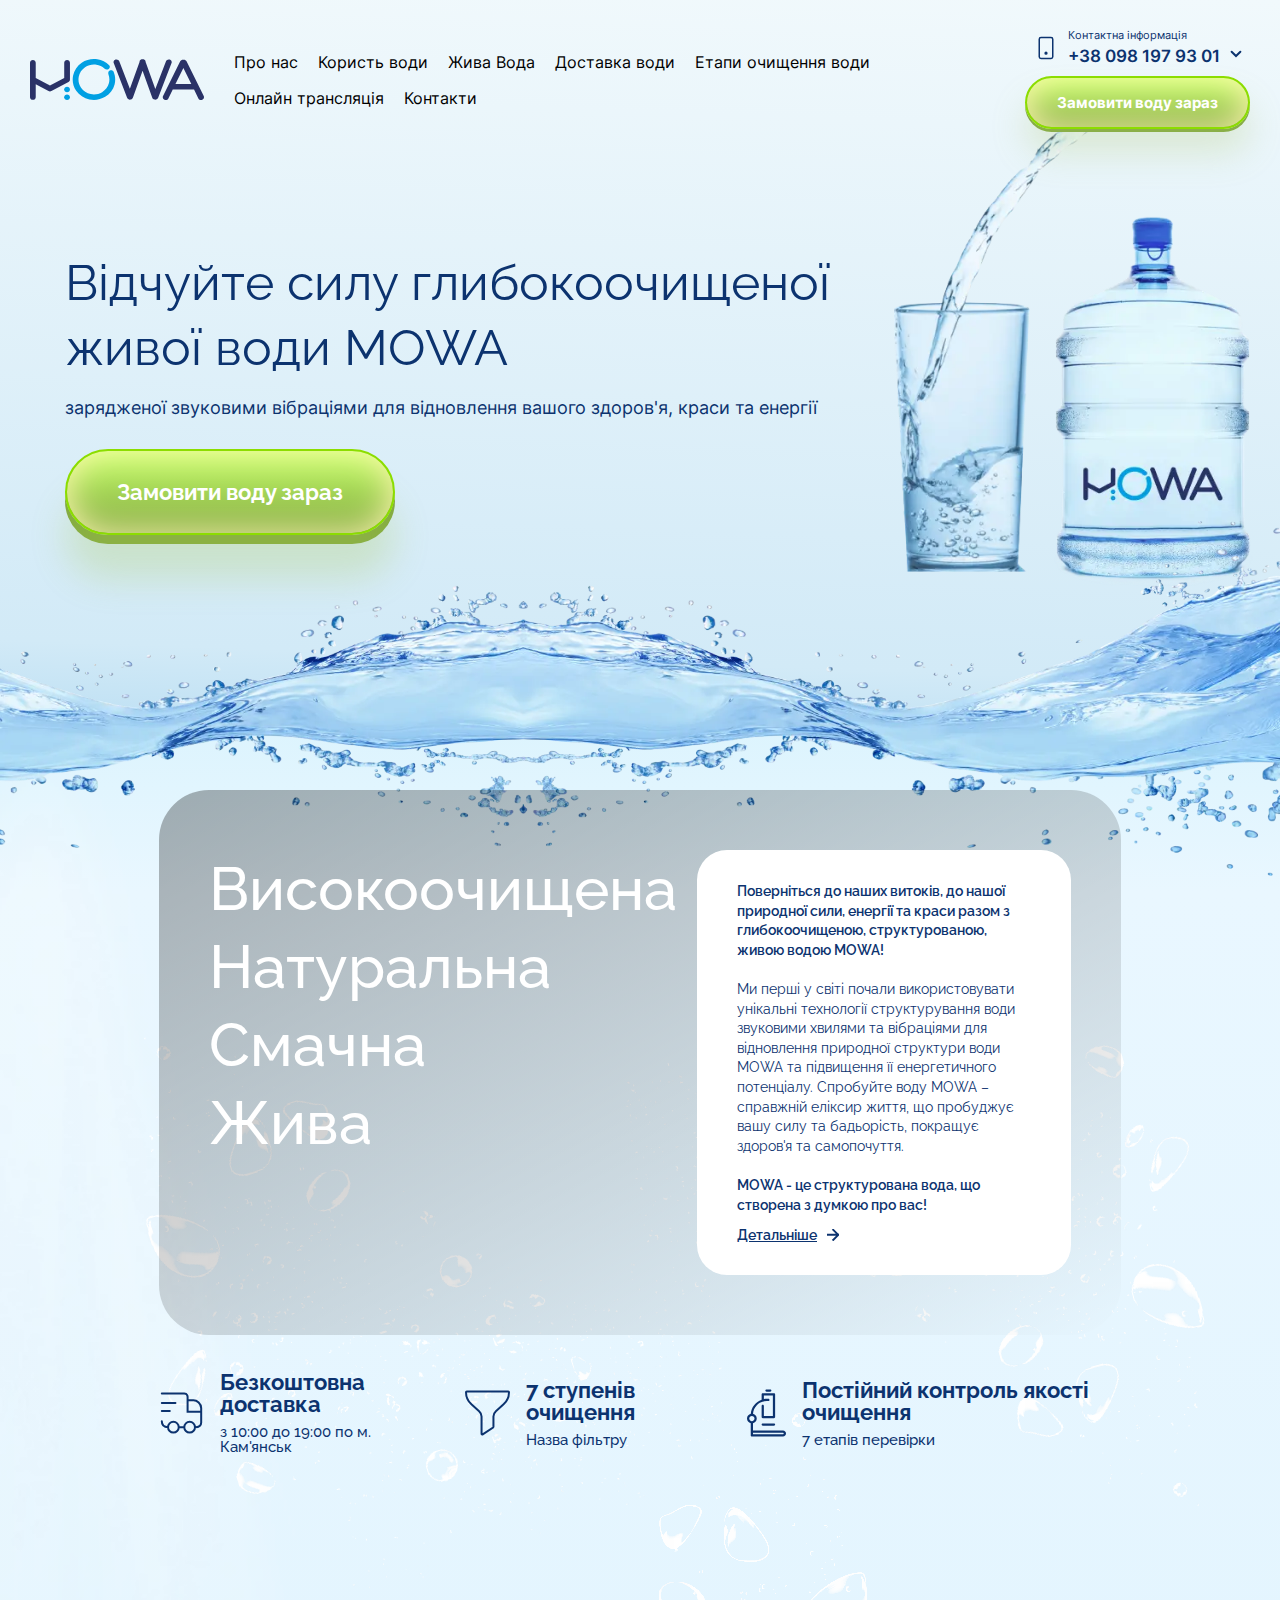
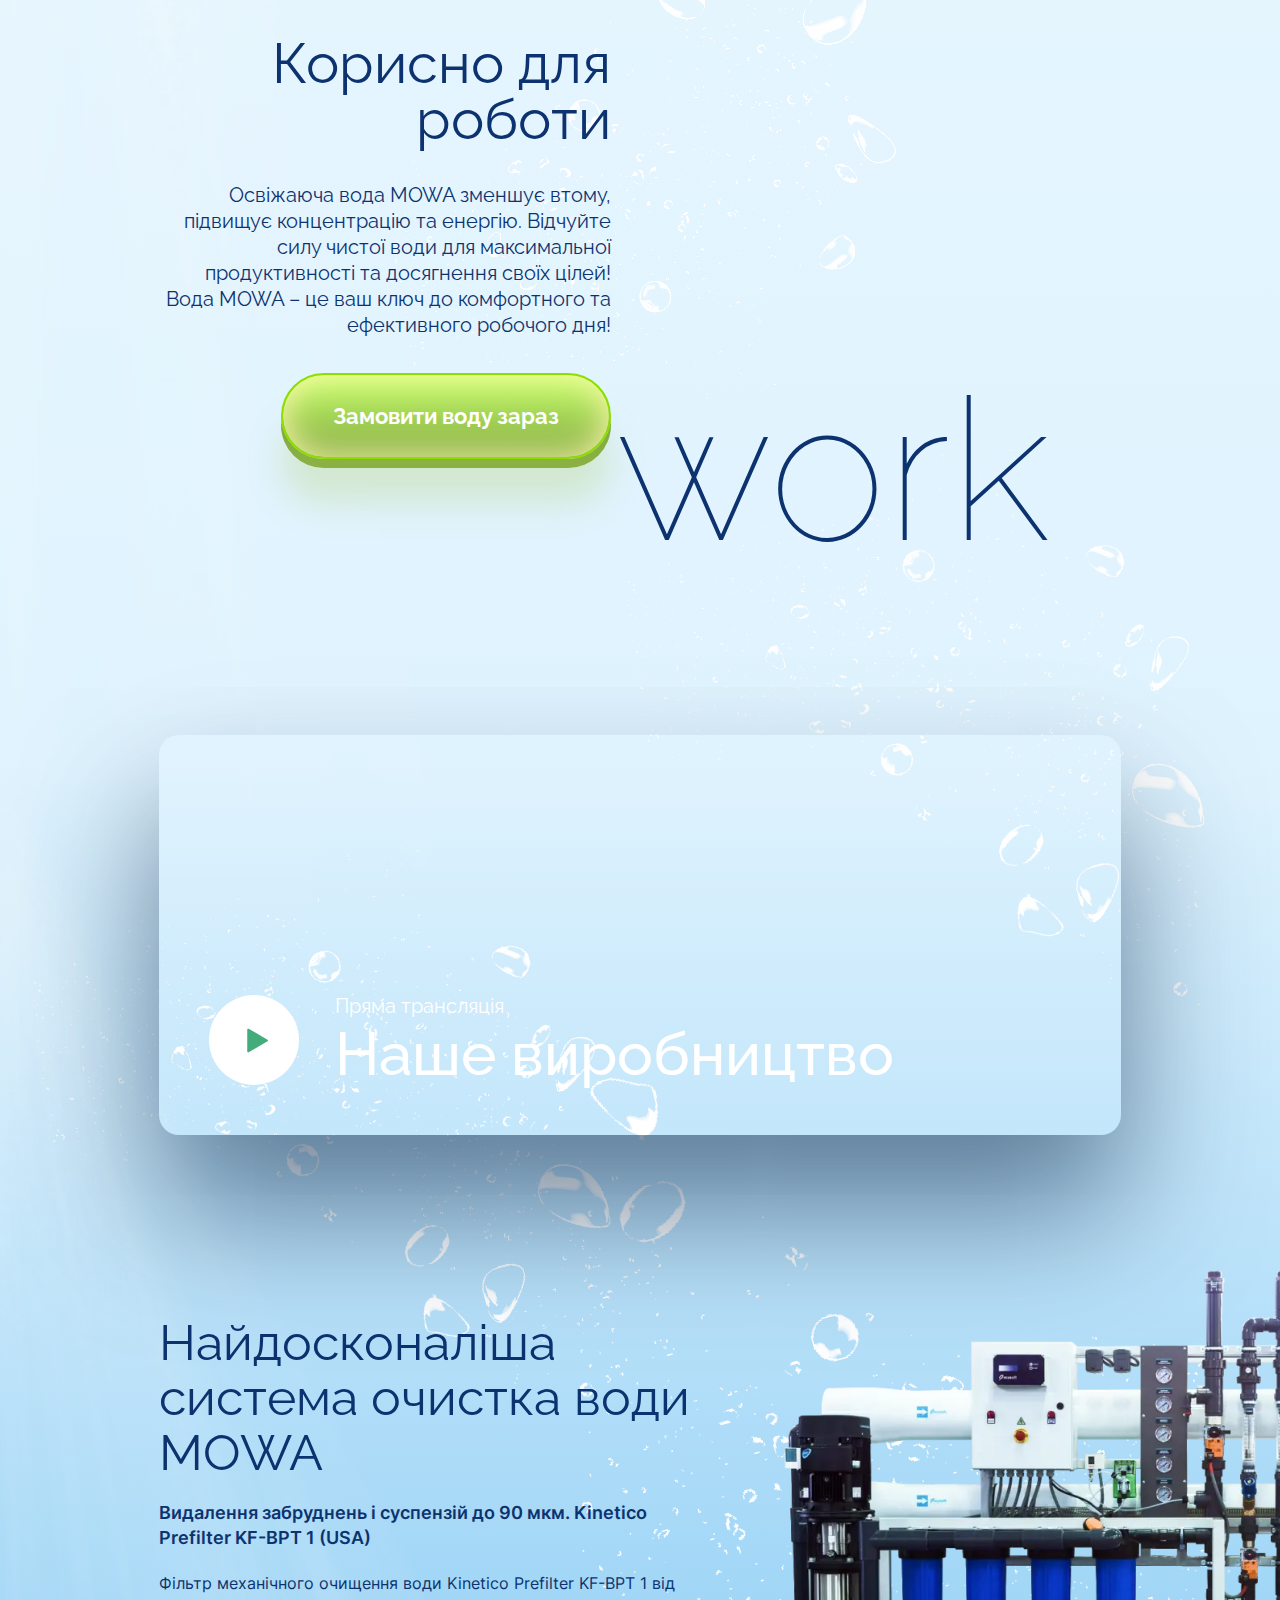
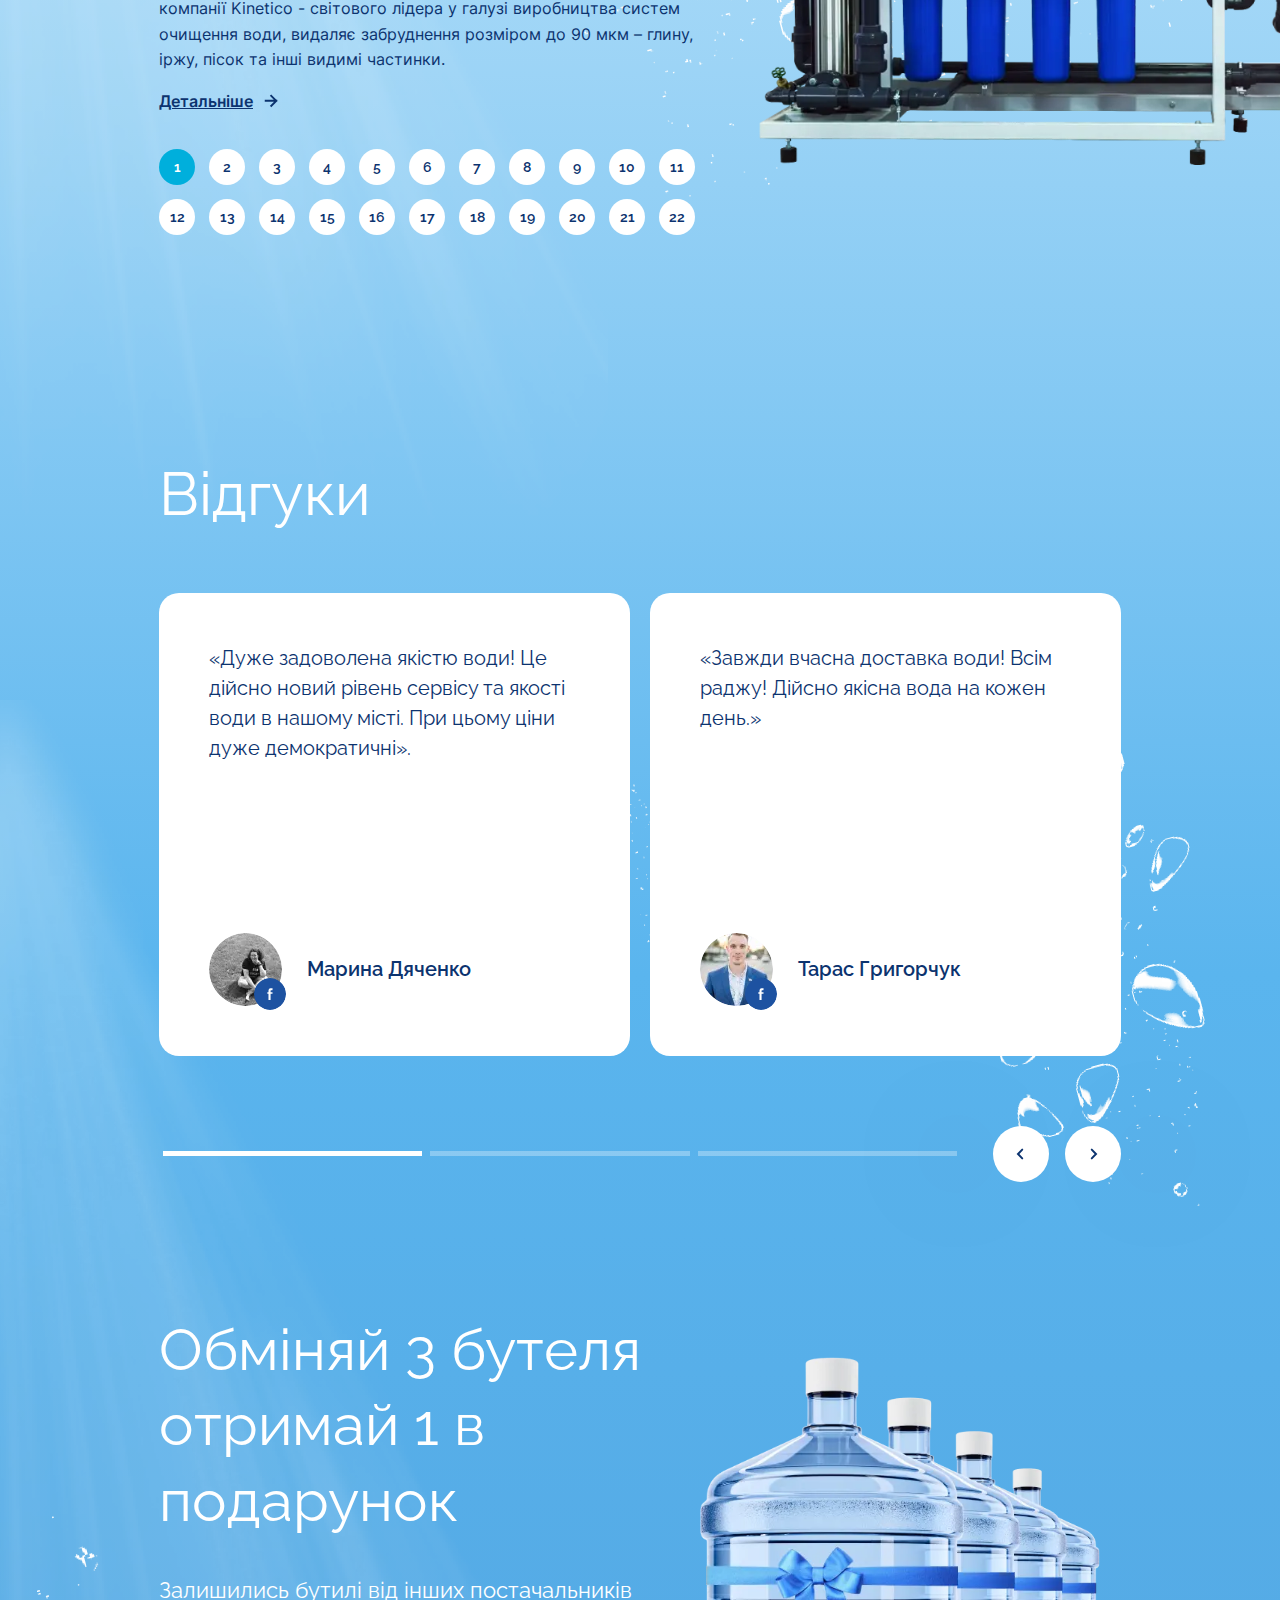
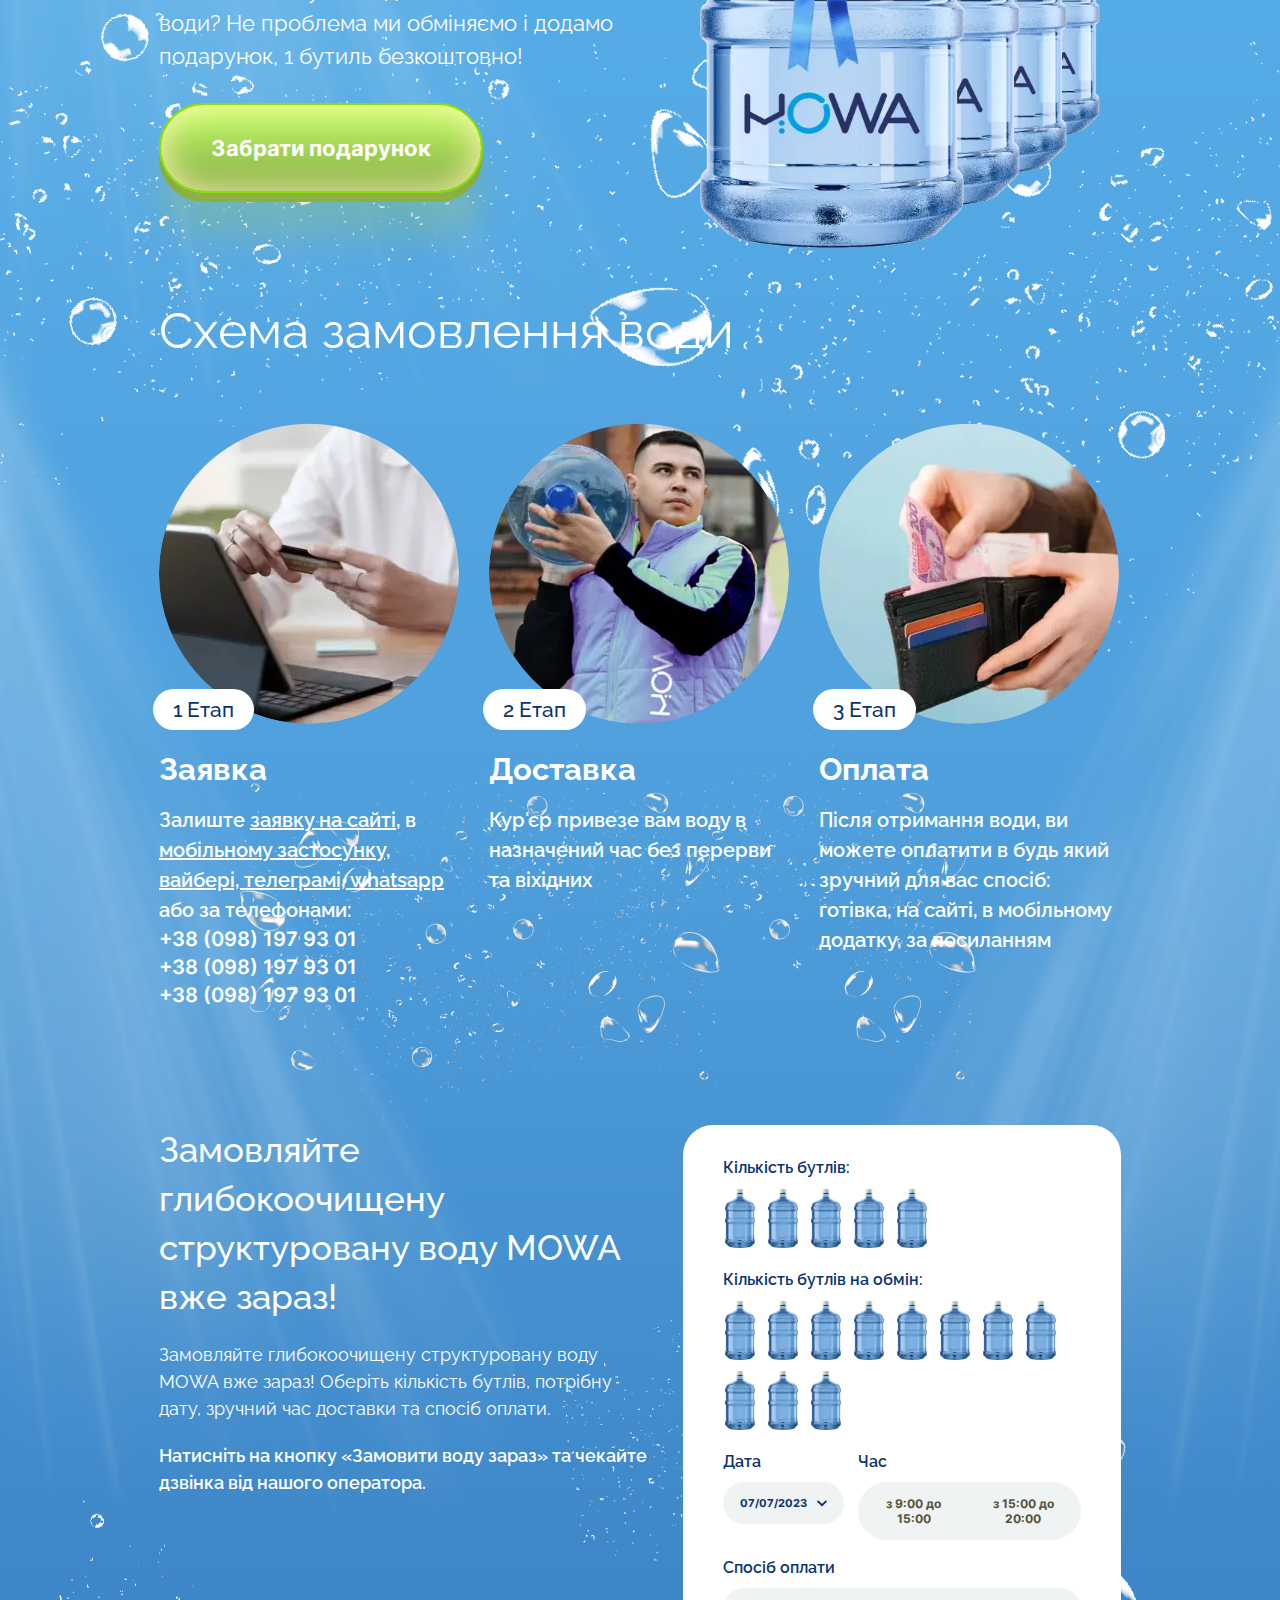
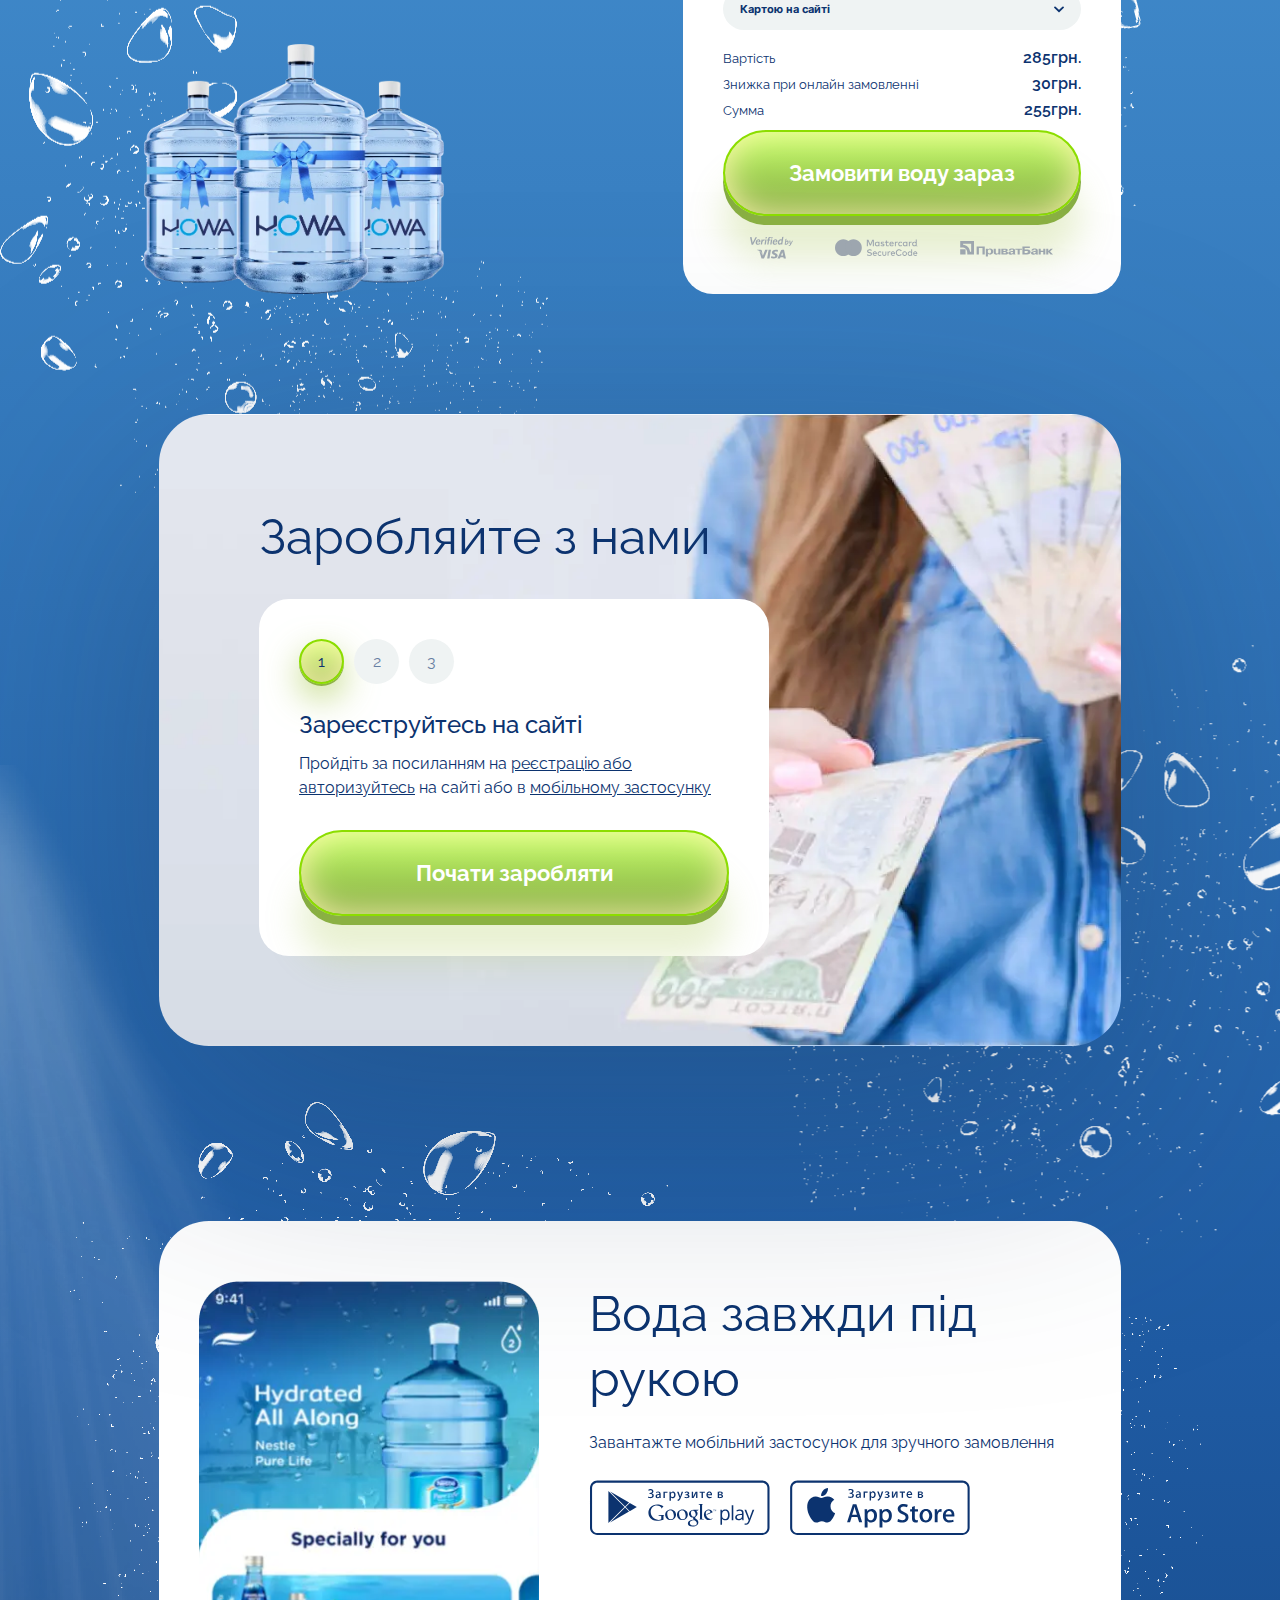
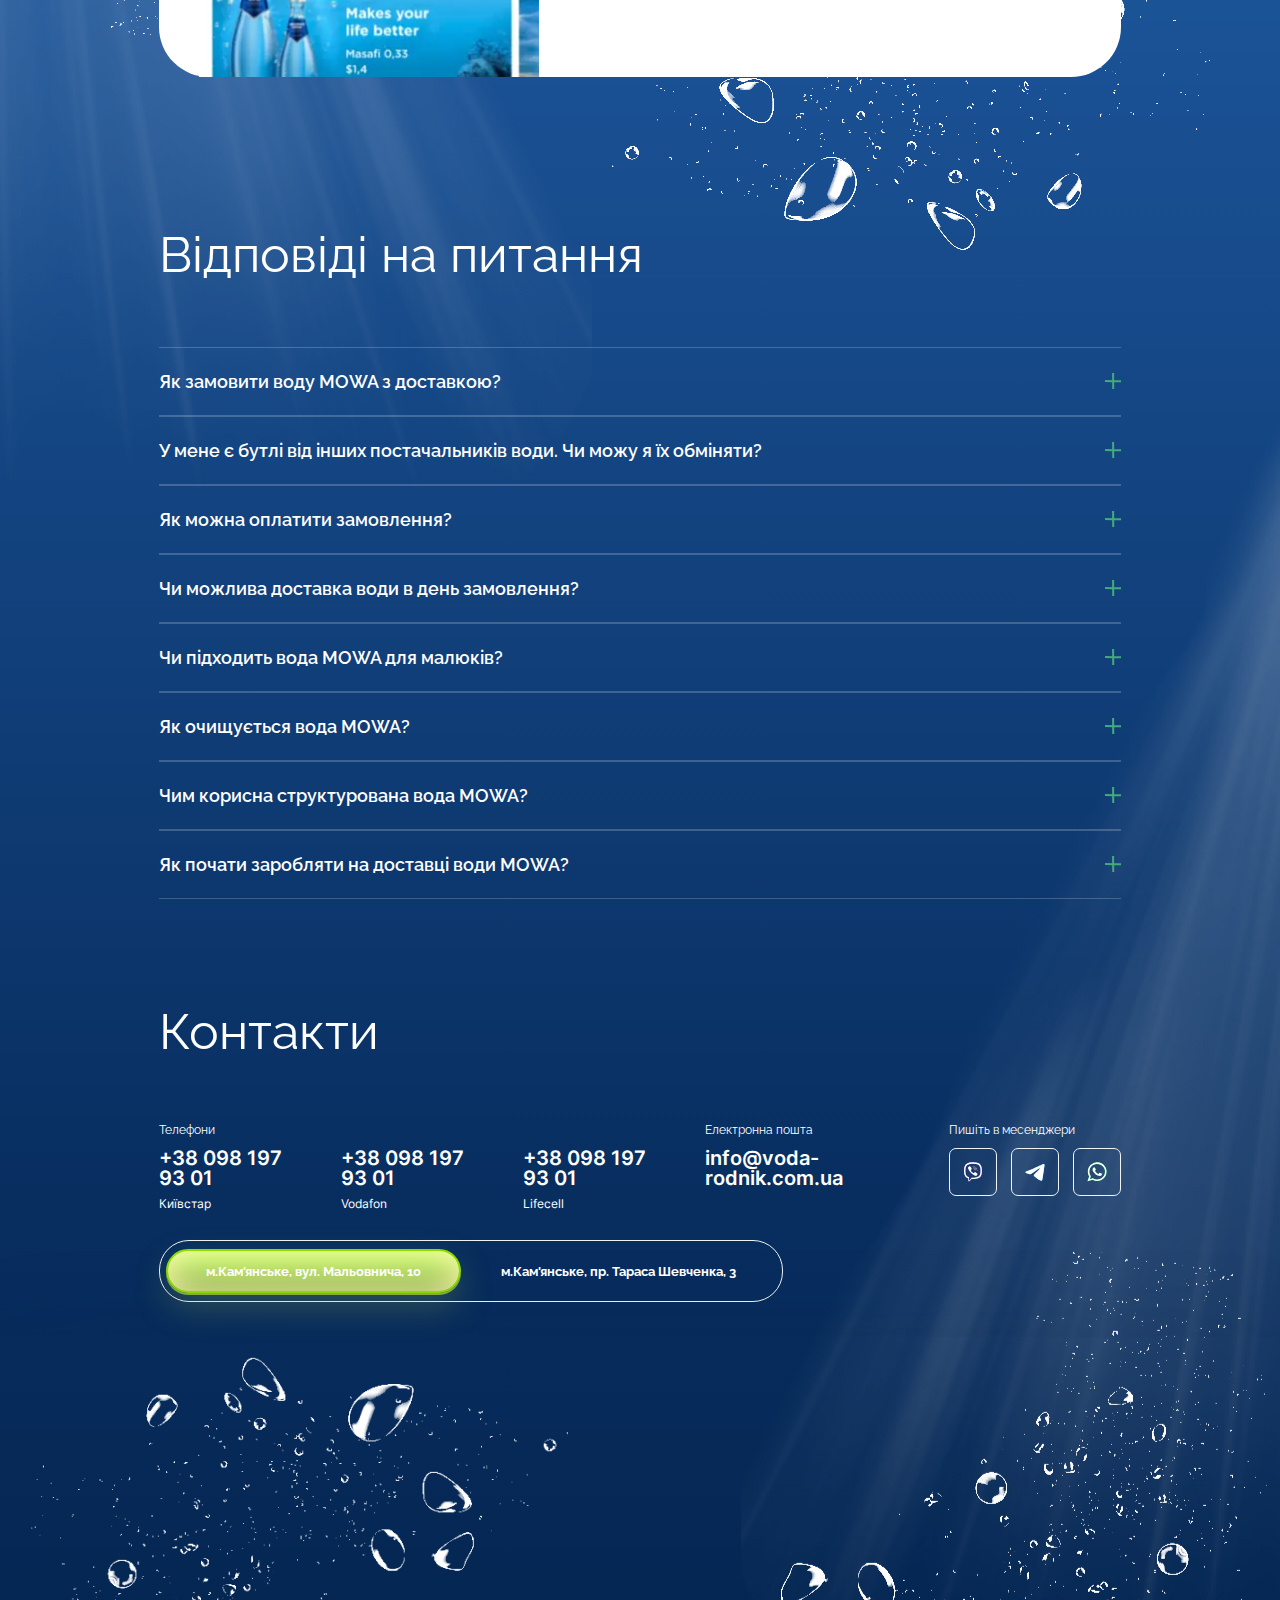
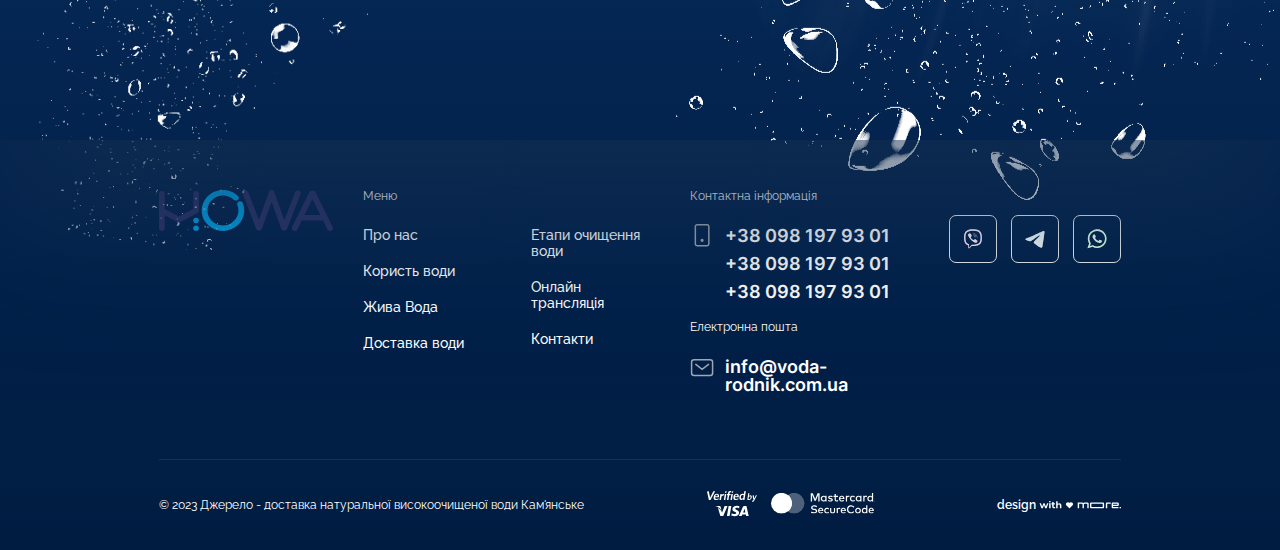
==== index.html @ 81f7885c "s" ====
<!DOCTYPE html>
<html lang="en">

<!DOCTYPE html>
<html lang="ru">
<head>
    <meta charset="utf-8">
    <meta http-equiv="X-UA-Compatible" content="IE=edge">
    <meta name="viewport" content="width=device-width, initial-scale=1.0">
    <title>Название</title>
    <meta name="description" content="Описание">
    <meta name="keywords" content="Ключевики">
    <meta name="author" content="Автор">
    <meta name="image" content="img/logo.png">
    <meta property="og:type" content="website">
    <meta property="og:title" content="Название">
    <meta property="og:description" content="Описание">
    <meta property="og:image" content="img/logo.png">
    <meta property="og:url" content="https://example.com">
    <link rel="apple-touch-icon" sizes="57x57" href="img/apple-icon-57x57.png">
    <link rel="apple-touch-icon" sizes="60x60" href="img/apple-icon-60x60.png">
    <link rel="apple-touch-icon" sizes="72x72" href="img/apple-icon-72x72.png">
    <link rel="apple-touch-icon" sizes="76x76" href="img/apple-icon-76x76.png">
    <link rel="apple-touch-icon" sizes="114x114" href="img/apple-icon-114x114.png">
    <link rel="apple-touch-icon" sizes="120x120" href="img/apple-icon-120x120.png">
    <link rel="apple-touch-icon" sizes="144x144" href="img/apple-icon-144x144.png">
    <link rel="apple-touch-icon" sizes="152x152" href="img/apple-icon-152x152.png">
    <link rel="apple-touch-icon" sizes="180x180" href="img/apple-icon-180x180.png">
    <link rel="icon" type="image/png" sizes="192x192" href="img/android-icon-192x192.png">
    <link rel="icon" type="image/png" sizes="32x32" href="img/favicon-32x32.png">
    <link rel="icon" type="image/png" sizes="96x96" href="img/favicon-96x96.png">
    <link rel="icon" type="image/png" sizes="16x16" href="img/favicon-16x16.png">
    <link rel="manifest" href="img/manifest.json">
    <meta name="msapplication-TileImage" content="img/ms-icon-144x144.png">
    <meta name="msapplication-TileColor" content="#ffffff">
    <meta name="theme-color" content="#ffffff">
    <meta name="apple-mobile-web-app-title" content="Название">
    <meta name="apple-mobile-web-app-capable" content="yes">
    <meta name="format-detection" content="telephone=no">
    <meta name="format-detection" content="address=no">
    <link rel="stylesheet" href="https://cdn.jsdelivr.net/npm/swiper@8/swiper-bundle.min.css?_v=20230708163538" />
    <link rel="stylesheet" href="css/style.min.css?_v=20230708163538">
</head>

<body>
    <div class="wrapper">
        <header class="header">
    <div class="header__container">
        <div class="header__body">
            <a href="#" class="header__logo">
                <img src="img/logo.svg" alt="">
            </a>
            <nav id="menuBody" class="header__menu menu">
                <ul class="menu__list">
                    <li>
                        <a href="#" class="menu__link">
                            Про нас
                        </a>
                    </li>
                    <li>
                        <a href="#" class="menu__link">
                            Користь води
                        </a>
                    </li>
                    <li>
                        <a href="#" class="menu__link _new">
                            Жива Вода
                        </a>
                    </li>
                    <li>
                        <a href="#" class="menu__link">
                            Доставка води
                        </a>
                    </li>
                    <li>
                        <a href="#" class="menu__link">
                            Етапи очищення води
                        </a>
                    </li>
                    <li>
                        <a href="#" class="menu__link">
                            Онлайн трансляція
                        </a>
                    </li>

                    <li>
                        <a href="#" class="menu__link">
                            Контакти
                        </a>
                    </li>
                </ul>
            </nav>
            <div class="header__right">
                <div class="header__items header-items">
                    <div class="header-items__icon">
                        <img src="img/icons/phone.svg" alt="">
                    </div>
                    <div class="header-items__content">
                        <div class="header-items__label">
                            Контактна інформація
                        </div>
                        <div class="header-items__dropdown header-items-dropdown">
                            <button type="button" class="header-items-dropdown__content">
                                <div class="header-items__link">+38 098 197 93 01</div>
                                <span class="header-items__arrow">
                                    <img src="img/icons/arrow.svg" alt="">
                                </span>
                            </button>
                            <ul class="header-items-dropdown__list">
                                <li>
                                    <a href="tel:+38 098 197 93 01" class="header-items-dropdown__link">+38 098 197 93 01</a>
                                </li>
                                <li>
                                    <a href="tel:+38 098 197 93 01" class="header-items-dropdown__link">+38 098 197 93 01</a>
                                </li>
                            </ul>
                        </div>
                    </div>
                </div>
                <a href="#" class="header__button button">
                    Замовити воду зараз
                </a>
                <button id="menuIcon" type="button" class="header__menu-icon">
                    <span></span>
                </button>
            </div>
        </div>
    </div>
</header>
        <main class="main">
             <section class="intro">
    <div class="intro__container">
        <div class="intro__body">
            <div class="intro__content">
                <h1 class="intro__title title">
                    Відчуйте силу глибокоочищеної живої води <span>mowa</span> 
                </h1>
                <div class="intro__text">
                    <p>
                        зарядженої звуковими вібраціями для відновлення вашого здоров'я, краси та енергії
                    </p>
                </div>
                
                <a href="#" class="intro__button intro__button_flex button">
                    Замовити воду зараз
                </a>
            </div>
            <div class="intro__bg">
                <picture><source srcset="img/intro-img.webp" type="image/webp"><img src="img/intro-img.png" alt=""></picture>
            </div>
        </div>
    </div>
   
    <div class="intro__decor">
        <picture><source srcset="img/waves.webp" type="image/webp"><img src="img/waves.png" alt=""></picture>
    </div>
</section>
             <section class="about">
    <div class="about__container container">
        <div class="about__body">
            <div class="about__video">
                <video src="https://s3-figma-videos-production-sig.figma.com/video/603898137281152878/TEAM/993a/3ce8/-a98f-4cba-816b-ba16067e7bf9?Expires=1689552000&Signature=NidlJ-kKW440wuOAyRQgSklhNOkeUUcbQjYP8wHNJno61MFyIhjEhr4Z4fHIQWi-AxfHdJ10B603JhPcK3KDpsRKrhVszKA-xjruhY8kEpSZtmS6y-dBtQvh6spevwfI9R7nD9e~7YMUNRbF9Zf47J-MqYDKax5TIOqhw1iPcaFpcA1sOo3egIrBNJ88JikthAP~zRiOwBhoqR0eF8oyFxMKgBHlu~uquLM70HF-0Menc9uDRC4OJyWD7Owj~pGZOPDdRW-GFL~6GiRwgcP6XqydqM7DXBAc1SRsqQ6~yKbLnFYwRK67tP2~QEUfvdUKBNmAsdU3U9YlbKLBWAEPcw__&Key-Pair-Id=APKAQ4GOSFWCVNEHN3O4"  autoplay loop></video>
            </div>
            <div class="about__content">
                <h2 class="about__title">
                    Високоочищена <br>
                    Натуральна <br>
                    Смачна <br>
                    Жива <br>
                </h2>
                <div class="about__item">
                    <p>
                        <span>Поверніться до наших витоків, до нашої природної сили, енергії та краси разом з
                            глибокоочищеною,
                            структурованою, живою водою MOWA!</span> <br> <br>
                        Ми перші у світі почали використовувати унікальні технології структурування води звуковими хвилями
                        та вібраціями для відновлення природної структури води MOWA та підвищення її енергетичного
                        потенціалу. Спробуйте воду MOWA – справжній еліксир життя, що пробуджує вашу силу та бадьорість,
                        покращує здоров'я та самопочуття. <br> <br>
                        <span>MOWA - це структурована вода, що створена з думкою про вас!</span>
                        
                    </p>
                    <a href="#" class="about__link">
                        Детальніше
                    </a>
                </div>
            </div>
            
        </div>
        <div class="about__row about-row">
            <div class="about-row__item">
                <div class="about-row__icon">
                    <img src="img/icons/delivery.svg" alt="">
                </div>
                <div class="about-row__right">
                    <div class="about-row__title">
                        Безкоштовна доставка
                    </div>
                    <p>
                        з 10:00 до 19:00 по м. Кам'янськ
                    </p>
                </div>
            </div>
            <div class="about-row__item">
                <div class="about-row__icon">
                    <img src="img/icons/filter.svg" alt="">
                </div>
                <div class="about-row__right">
                    <div class="about-row__title">
                        7 ступенів очищення
                    </div>
                    <p>
                        Назва фільтру
                    </p>
                </div>
            </div>
            <div class="about-row__item">
                <div class="about-row__icon">
                    <img src="img/icons/loupe.svg" alt="">
                </div>
                <div class="about-row__right">
                    <div class="about-row__title">
                        Постійний контроль якості очищення
                    </div>
                    <p>
                        7 етапів перевірки
                    </p>
                </div>
            </div>
        </div>      
    </div>
    
</section>
             <section class="benefits">
    <div class="benefits__wrapper">
        <div class="benefits__container container">
            <div class="benefits__body">
                <div class="benefits__content">
                    <h2 class="benefits__title">
                        Корисно для роботи
                    </h2>
                    <div class="benefits__text">
                        <p>
                            Освіжаюча вода MOWA зменшує втому, підвищує концентрацію та енергію. Відчуйте силу чистої
                            води для максимальної продуктивності та досягнення своїх цілей! Вода MOWA – це ваш ключ до
                            комфортного та ефективного робочого дня!
                        </p>
                    </div>
                    <a href="#" class="intro__button button">
                        Замовити воду зараз
                    </a>
                </div>
                <div class="benefits__image">
                    <video
                        src="https://s3-figma-videos-production-sig.figma.com/video/603898137281152878/TEAM/a749/e7ed/-2426-4c43-8ad5-755f92b313bf?Expires=1689552000&Signature=bQqcFqspKQQjQNtC6BlkO8CovzMt2QQKBgYIjAZk83STu89QH9iHz~V8CwdCcLC1IfPMTfk3ZMMXWh~Ax9x5CnRw5urFWxI1Sj7F~c6oi2o7o8Re0SMVC7RPL0Se6DkdBRHmbwbBnZRnfBwWezQI5t8~EqqBEPjaFUe5E0zsaYqy4wtSqEdzetxXEw0fqSXWxot4EHs5u1gL2l~NEW4cCfqAElJgVeYN5bbA55AyRWEAlm1QMLQ~XW138ILP~nJj125cf5Zlb3efdguPl041u3zE3~wDoUHYhbNtT4i4ujPVqbaw6ZNsP3WOGce8FQ0zqbuB70390Q8gJ2mP85P-cQ__&Key-Pair-Id=APKAQ4GOSFWCVNEHN3O4"
                        autoplay loop></video>
                    <div class="benefits__label">
                        work
                    </div>
                </div>
            </div>
            <div class="benefits__body">
                <div class="benefits__content">
                    <h2 class="benefits__title">
                        Секрет бездоганного смаку ваших страв та напоїв
                    </h2>
                    <div class="benefits__text">
                        <p>
                            Ми є те, що ми п’ємо та їмо. Ще Гіппократ зазначав: «Їжа повинна бути ліками, а ліки-їжею».
                            Використовуючи нашу унікальну воду, ви відкриєте нові грані кулінарних шедеврів. MOWA
                            покращує смакові властивості ваших страв, а також додає неповторний аромат вашим напоям. 
                            Відкрийте для себе справжню кулінарну магію разом з водою MOWA!
                        </p>
                    </div>
                    <a href="#" class="intro__button button">
                        Замовити воду зараз
                    </a>
                </div>
                <div class="benefits__image">
                    <video
                        src="https://s3-figma-videos-production-sig.figma.com/video/603898137281152878/TEAM/2f55/95ac/-6996-4524-a552-e5fe5af837df?Expires=1689552000&Signature=mGKKOBOSznMKgnaFLgtLKIwsUMJTl59q1G3E5ABQsgful5QBTSDbppWR2~TsnI7iah7h17GQiyhTozOcGSntoYpTtJH5m21z538lJnIXjdeD46UDzym2MzwWBH8enEYo0J50k~u1iLBdVgIK9RRb2Co3Eb9bgD-IpSfBp3XFkziUnNgToosa1wnFdX-5gemP0wADuvY702r8M-6~U-ppJ4OYskt7ay6zUDUCsMDlA4K8P2W1VBqSWMIgFm9URnL9Gezezf5vS8Stl2ylx1C4hc4T~bcMdDQbqIKCozEQQOh1OIvsElUC5pFyS5VAgDritYfhHPbm45awjAlfe92aEQ__&Key-Pair-Id=APKAQ4GOSFWCVNEHN3O4"
                        autoplay loop muted></video>
                    <div class="benefits__label">
                        cook
                    </div>
                </div>
            </div>
            <div class="benefits__body">
                <div class="benefits__content">
                    <h2 class="benefits__title">
                        Енергія дітям
                    </h2>
                    <div class="benefits__text">
                        <p>
                            Наша чиста та натуральна вода дбайливо підтримує здоров'я та розвиток вашої дитини від
                            перших днів життя. MOWA - це джерело корисних мінералів та мікроелементів, необхідних для
                            сильного імунітету та правильного зростання. 
                            Оберіть воду MOWA для вашої дитини та подаруйте їй найкращий старт у житті, наповнений
                            здоров'ям та радістю!
                        </p>
                    </div>
                    <a href="#" class="intro__button button">
                        Замовити воду зараз
                    </a>
                </div>
                <div class="benefits__image">
                    <video
                        src="https://s3-figma-videos-production-sig.figma.com/video/603898137281152878/TEAM/26a5/df7c/-f30a-4c92-9d90-750e1c261d1a?Expires=1689552000&Signature=h200NnsYc~n99YwW2AKzW9RGBqkbeHQ7uZAznGh7EzffMvZUj5ydovL06wrJvKreu3Ll-3MGdvEO2i3CwckPHpIxqUvR0TsU8JSO2z-pH73Xd~3oFW4k1Ly44Dwx~9H6BEtTFLh4tmVMfHMFl7fp33xMbUJuqTZ1EbbbDhFj-HYOmNWnl2VRsJJKkkQzLl1yUp3~5rEwcXKXl6xy4QB4S7aQB346a4E5skUUCg-YxpuTjjlT4yWljgh3tdw0o8t~cKnqDiQeDMfECImPV04tksUrI0CFG1atM3SShGFxaDMULFgg8ln-zBi9n4fS~2HTfH2JTSmuMKo1tntwrSkMxA__&Key-Pair-Id=APKAQ4GOSFWCVNEHN3O4"
                        autoplay loop muted></video>
                    <div class="benefits__label">
                        fun
                    </div>
                </div>
            </div>
            <div class="benefits__body">
                <div class="benefits__content">
                    <h2 class="benefits__title">
                        Для активного життя
                    </h2>
                    <div class="benefits__text">
                        <p>
                            Наша вода забезпечує енергією та силою, яких потребує ваш організм для кожного кроку на шляху до успіху. На тренуванні або просто під час активного відпочинку, наша вода стане надійним помічником, допомагаючи зберігати енергію протягом всього дня. 
                            Будьте у формі та пийте воду MOWA щодня!
                        </p>
                    </div>
                    <a href="#" class="intro__button button">
                        Замовити воду зараз
                    </a>
                </div>
                <div class="benefits__image">
                    <video
                        src="https://s3-figma-videos-production-sig.figma.com/video/603898137281152878/TEAM/424e/1907/-e2fb-4bb1-99d1-dc291b11db04?Expires=1689552000&Signature=iVRJ1V5uv1zlOkEC7OZzs~irgFw2yi-4VShkgTGKBAdnjoxim8viAAIUQdwdIs0l0XISxMLboFrz4cy2b1ARpV5vLStpwTjjycFMAX4j8Wfw7i1i9RLghM2~VxcUUn2qjaV2x3uHYL3cgYqD0GqSPZ5s~LGwCv3qSfR1SKLCeqVlmWSoj6dNumhzoZFKsQ-wIsPb20EtlX4hLxZnMLk5eIbTFqRDmn8FnCe8e8UKQ5cE~wCjRBDnecCHv8A1REL3-u2aHdifY375S2lgPt-xhzmF1GOwJlwUut98IUgbPImXLUgQi14tWToPLPvl-yJJOqEGij~C7hz12v459AZiMw__&Key-Pair-Id=APKAQ4GOSFWCVNEHN3O4"
                        autoplay loop muted></video>
                    <div class="benefits__label">
                        ммм...
                    </div>
                </div>
            </div>
        </div>
    </div>

</section>
             <section class="broadcast">
    <div class="broadcast__container container">
        <div class="broadcast__body">
            <div class="broadcast__content">
                <a href="#" class="broadcast__link">
                    <img src="img/icons/play.svg" alt="">
                </a>
                <div class="broadcast__right">
                    <div class="broadcast__text">
                        Пряма трансляція
                    </div>
                    <h2 class="broadcast__title">
                        Наше виробництво
                    </h2>
                </div>
            </div>
            
            <div class="broadcast__video">
                <video src="https://s3-figma-videos-production-sig.figma.com/video/603898137281152878/TEAM/8e36/ca2c/-94af-4a85-bd5a-aad08755077d?Expires=1689552000&Signature=W~[base64]~pT9IobSQ7Qh4CLlvebZ6s6Mp~fCVUQG61dLdXMPKrgJYpx9a2AJEb~UZF4L-UgOLqmHwZ4wBehv1crdYKFENLiB0FtjT1h6~A__&Key-Pair-Id=APKAQ4GOSFWCVNEHN3O4" autoplay loop></video>
            </div>
        </div>
    </div>
</section>
             <section class="about-company section tab-section">
    <div class="about-company__container container">
        <div class="about-company__body">
            <div class="about-company__content">
                <h2 class="about-company__title title">
                    Найдосконаліша система очистка води MOWA
                </h2>
                <div class="about-company__item about-company-item">
                    <div class="about-company-item__slides tab__slides">
                        <div class="about-company-item__slide tab__slide _active">
                            <div class="about-company-item__label">
                                Видалення забруднень і суспензій до 90 мкм. Kinetico Prefilter KF-BPT 1 (USA)
                            </div>
                            <div class="about-company-item__text">
                                <p>
                                    Фільтр механічного очищення води Kinetico Prefilter KF-BPT 1 від компанії Kinetico - світового лідера у галузі виробництва систем очищення води, видаляє забруднення розміром до 90 мкм – глину, іржу, пісок та інші видимі частинки.
                                </p>
                            </div>
                            <a href="#" class="about-company-item__link">
                                Детальніше
                            </a>
                        </div>
                        <div class="about-company-item__slide tab__slide">
                            <div class="about-company-item__label">
                                Очищення від механічних домішок до 20 мкм. Aquafilter HHBB20B (Poland)
                            </div>
                            <div class="about-company-item__text">
                                <p>
                                    Фільтр механічної очистки води Aquafilter HHBB20B від компанії Aquafilter Europe Ltd (Польща) забезпечує ефективне очищення води від механічних домішок до 20 мкм.
                                </p>
                            </div>
                            <a href="#" class="about-company-item__link">
                                Детальніше
                            </a>
                        </div>
                        <div class="about-company-item__slide tab__slide">
                            <div class="about-company-item__label">
                                Знезалізнення води з видаленням марганцю та сірководню. Система OXI-GEN 1665 TWIN з клапаном «Clack» виробник (USA)
                            </div>
                            <div class="about-company-item__text">
                                <p>
                                    Система OXI-GEN 1665 TWIN з американським клапаном від "Clack" знезалізнює воду, видаляючи марганець і сірководень, а також інші небезпечні домішки - стронцій, алюміній, нафтопродукти, фенол, фтор та ін. Очищення поліпшує колір, смак і запах води.
                                </p>
                            </div>
                            <a href="#" class="about-company-item__link">
                                Детальніше
                            </a>
                        </div>
                        <div class="about-company-item__slide tab__slide">
                            <div class="about-company-item__label">
                                Пом’якшення води. Ecosoft FU 1665CE Twin (Ukraine), (USA)
                            </div>
                            <div class="about-company-item__text">
                                <p>
                                    Установка Ecosoft FU 1665CE Twin від Ecosoft  з американським клапаном від "Clack"- відомого виробника систем водоочищення і фільтрів в Україні та за кордоном, зменшує жорсткість води, видаляючи солі кальцію і магнію.
                                </p>
                            </div>
                            <a href="#" class="about-company-item__link">
                                Детальніше
                            </a>
                        </div>


                        <div class="about-company-item__slide tab__slide">
                            <div class="about-company-item__label">
                                Видалення сірководню. Ecosoft FPC 1665CT TWIN (Ukraine), (USA)
                            </div>
                            <div class="about-company-item__text">
                                <p>
                                    Картридж Ecosoft FPC 1665CT TWIN від української компанії Ecosoft з американським клапаном від "Clack", оснащений активованим вугіллям, ефективно видаляє з води сірководень.
                                </p>
                            </div>
                            <a href="#" class="about-company-item__link">
                                Детальніше
                            </a>
                        </div>
                        <div class="about-company-item__slide tab__slide">
                            <div class="about-company-item__label">
                                Колба механічного очищення Ecosoft BB20 1" (FPV4520ECO) (Ukraine)
                            </div>
                            <div class="about-company-item__text">
                                <p>
                                    Колба механічного очищення Ecosoft BB20 1" (FPV4520ECO) ефективно видаляє пісок, мул, іржу та інші механічні забруднення. А також нейтралізацує неприємні запахи та покращує смакові властивості води MOWA.
                                </p>
                            </div>
                            <a href="#" class="about-company-item__link">
                                Детальніше
                            </a>
                        </div>
                        <div class="about-company-item__slide tab__slide">
                            <div class="about-company-item__label">
                                Зворотний осмос. ECOSOFT MO2 (MO2TP5) (Ukraine), мембрана Dow Filmtec XLE-440 (USA)
                            </div>
                            <div class="about-company-item__text">
                                <p>
                                    Промислова система зворотного осмосу Ecosoft MO2 від компанії Ecosoft з мембраною Dow Filmtec XLE-440 (USA)  - найбільш досконалий та ефективний спосіб видалення з води до 99,8% домішок важких металів, орагнічних речовин, бактерій та вірусів, а також запахів та присмаку.
                                </p>
                            </div>
                            <a href="#" class="about-company-item__link">
                                Детальніше
                            </a>
                        </div>
                        <div class="about-company-item__slide tab__slide">
                            <div class="about-company-item__label">
                                Очищення води від бактерій та мікроорганізмів Ecosoft E-360 (Ukraine)
                            </div>
                            <div class="about-company-item__text">
                                <p>
                                    Ультрафіолетовий знезаражувач води Ecosoft E-360 від української компанії Ecosoft видаляє до 99,8% мікроорганізмів та бактерій.
                                </p>
                            </div>
                            <a href="#" class="about-company-item__link">
                                Детальніше
                            </a>
                        </div>


                        <div class="about-company-item__slide tab__slide">
                            <div class="about-company-item__label">
                                Знезараження води за допомогою озонування. Екозон 5- AWS (Ukraine)
                            </div>
                            <div class="about-company-item__text">
                                <p>
                                    Промислова станція озонування води Екозон 5- AWS (5 р/рік) від української компанії OzonLife очищує воду від бактерій, вірусів, грибів, запахів та інших забруднень.
                                </p>
                            </div>
                            <a href="#" class="about-company-item__link">
                                Детальніше
                            </a>
                        </div>
                        <div class="about-company-item__slide tab__slide">
                            <div class="about-company-item__label">
                                Картридж зі спресованого активованого вугілля Ecosoft CTO10 4,5"х20" (CHVCB4520ECO) (Ukraine)
                            </div>
                            <div class="about-company-item__text">
                                <p>
                                    Картридж зі спресованого активованого вугілля Ecosoft CTO10 4,5"х20" (CHVCB4520ECO) від української компанії Ecosoft коригує колір, смак та запах води MOWA.
                                </p>
                            </div>
                            <a href="#" class="about-company-item__link">
                                Детальніше
                            </a>
                        </div>
                        <div class="about-company-item__slide tab__slide">
                            <div class="about-company-item__label">
                                Балансування води мінералами. Ecosoft D0365/50/Ду25 (Ukraine)
                            </div>
                            <div class="about-company-item__text">
                                <p>
                                    Станція пропорційного дозування Ecosoft D0365/50/Ду25  забезпечує збалансований склад мінералів та мікроелементів у   воді MOWA, яка є нормою для щоденного споживання.
                                </p>
                            </div>
                            <a href="#" class="about-company-item__link">
                                Детальніше
                            </a>
                        </div>
                        <div class="about-company-item__slide tab__slide">
                            <div class="about-company-item__label">
                                Природна мінералізація води мінералами з Моршина. Колона Canature FRP 42-72. Виробник Canature (China)
                            </div>
                            <div class="about-company-item__text">
                                <p>
                                    Колона Canature FRP 42-72 від компанії Canature - одного із найбільших виробників систем водоочищення в Китаї, забезпечує мінералізацію води MOWA Моршинським складом для покращення смакових якостей напоїв та їжі.
                                </p>
                            </div>
                            <a href="#" class="about-company-item__link">
                                Детальніше
                            </a>
                        </div>
                        <div class="about-company-item__slide tab__slide">
                            <div class="about-company-item__label">
                                Фільтрація води крізь фільтри тонкої очистки. Aquafilter FH20B1-B-WB (Poland)
                            </div>
                            <div class="about-company-item__text">
                                <p>
                                    Фільтр Aquafilter FH20B1-B-WB видаляє з води механічні суспензії розміром до 1 мікрона.
                                </p>
                            </div>
                            <a href="#" class="about-company-item__link">
                                Детальніше
                            </a>
                        </div>
                        <div class="about-company-item__slide tab__slide">
                            <div class="about-company-item__label">
                                Обробка сріблом
                            </div>
                            <div class="about-company-item__text">
                                <p>
                                    Інноваційна технологія обробки води MOWA іонами срібла забезпечує надійний захист від бактерій, вірусів, грибків та паразитів. Завдяки цьому методу, наша вода стає значно безпечнішою для споживання, зберігаючи при цьому свої корисні властивості.
                                </p>
                            </div>
                            <a href="#" class="about-company-item__link">
                                Детальніше
                            </a>
                        </div>
                        <div class="about-company-item__slide tab__slide">
                            <div class="about-company-item__label">
                                Обробки Золотом
                            </div>
                            <div class="about-company-item__text">
                                <p>
                                    Обробка води методом Золотова поліпшує якість питної води за допомогою золотих електродів. Завдяки процесу окислення утворюється колоїдне золото, яке має антиоксидантні властивості. Золота вода сприяє поліпшенню обміну речовин, імунітету та травлення.
                                </p>
                            </div>
                            <a href="#" class="about-company-item__link">
                                Детальніше
                            </a>
                        </div>
                        <div class="about-company-item__slide tab__slide">
                            <div class="about-company-item__label">
                                Біоактивація води. Біоактиватор Organic Smart (Ukraine)
                            </div>
                            <div class="about-company-item__text">
                                <p>
                                    Біоактиватор Organic Smart від української компанії Organic структурує молекули води в результаті чого вона набуває властивостей талої води, а також підвищує її біологічну активність.
                                </p>
                            </div>
                            <a href="#" class="about-company-item__link">
                                Детальніше
                            </a>
                        </div>
                        <div class="about-company-item__slide tab__slide">
                            <div class="about-company-item__label">
                                Структурування води MOWA. Структуризатор води GRANDER W200. Виробник GRANDER (Austria)
                            </div>
                            <div class="about-company-item__text">
                                <p>
                                    Структуризатор води Grander W200 від австрійської компанії Grander, обробляє воду спеціальними інформаційними полями, забезпечуючи відновлення природної структури води, нейтралізацію негативної пам`яті, покращення її якості, смаку та життєвої енергії. Вода набуває властивостей, максимально схожих на внутрішньоклітинну воду людини, що забезпечує краще засвоєння води MOWA.
                                </p>
                            </div>
                            <a href="#" class="about-company-item__link">
                                Детальніше
                            </a>
                        </div>
                        <div class="about-company-item__slide tab__slide">
                            <div class="about-company-item__label">
                                Насичення води воднем. Насичення води молекулами водню відбувається під високим тиском у спеціальному генераторі водню.
                            </div>
                            <div class="about-company-item__text">
                                <p>
                                    Воднева вода має антиоксидантні властивості, покращує клітинне функціонування та знижує запалення. Допомагає уповільнювати старіння, підвищує енергію, поліпшує гідратацію, сон, знімає тривожність, сприяє відновленню після тренувань, підсилює імунітет та мозкову активність.
                                </p>
                            </div>
                            <a href="#" class="about-company-item__link">
                                Детальніше
                            </a>
                        </div>
                        <div class="about-company-item__slide tab__slide">
                            <div class="about-company-item__label">
                                Лінія автоматичного розливу води ABP-120 BL-120 (CHINA)
                            </div>
                            <div class="about-company-item__text">
                                <p>
                                    Автоматична лінія розливу води ABP-120 BL-120 - це обладнання для автоматичного розливу та пакування бутлів з водою ємністю 19 літрів. Для забезпечення безпеки та гігієни процесу розливу води, лінія ABP-120 BL-120 виготовлена з високоякісних матеріалів, які не взаємодіють з водою і легко миються.
                                </p>
                            </div>
                            <a href="#" class="about-company-item__link">
                                Детальніше
                            </a>
                        </div>
                        <div class="about-company-item__slide tab__slide">
                            <div class="about-company-item__label">
                                Очищення води від механічних домішок розміром до 1 мкм. Картридж Aquafilter FCPP1M (Poland)
                            </div>
                            <div class="about-company-item__text">
                                <p>
                                    Картридж Aquafilter FCPP1M дозволяє видалити найдрібніші механічні домішки розміром до 1 мкм і зробити воду MOWA надзвичайно прозорою та чистою.
                                </p>
                            </div>
                            <a href="#" class="about-company-item__link">
                                Детальніше
                            </a>
                        </div>
                        <div class="about-company-item__slide tab__slide">
                            <div class="about-company-item__label">
                                Повна дезінфекція води. Ультрафіолетовий стерилізатор Ecosoft E-360 (Ukraine)
                            </div>
                            <div class="about-company-item__text">
                                <p>
                                    Ультрафіолетовий стерилізатор Ecosoft E-360 від української компанії Ecosoft з високоефективним УФ-променем вбиває до 99,9% бактерій, вірусів та інших мікроорганізмів у воді, не залишаючи слідів у воді та не змінюючи її хімічний склад.
                                </p>
                            </div>
                            <a href="#" class="about-company-item__link">
                                Детальніше
                            </a>
                        </div>
                        <div class="about-company-item__slide tab__slide">
                            <div class="about-company-item__label">
                                Вершина нашого виробництва – структурування звуковими хвилями та вібраціями
                            </div>
                            <div class="about-company-item__text">
                                <p>
                                    Наша унікальна та єдина у світі технологія структурування води звуковими хвилями та вібраціями дозволяє вам пити персоналізовану живу воду MOWA найвищої якості, оброблену вашими улюбленими музичними творами або звуковими вібраціями. Такої води ви не знайдете більше ніде у світі!
                                </p>
                            </div>
                            <a href="#" class="about-company-item__link">
                                Детальніше
                            </a>
                        </div>
                    </div>
                    <div class="about-company-item__buttons tab__btns">
                        <button type="button" class="about-company-item__button tab__btn _active">

                        </button>
                        <button type="button" class="about-company-item__button tab__btn">

                        </button>
                        <button type="button" class="about-company-item__button tab__btn">

                        </button>

                        <button type="button" class="about-company-item__button tab__btn">

                        </button>
                        <button type="button" class="about-company-item__button tab__btn">

                        </button>
                        <button type="button" class="about-company-item__button tab__btn">

                        </button>

                        <button type="button" class="about-company-item__button tab__btn">

                        </button>
                        <button type="button" class="about-company-item__button tab__btn">

                        </button>
                        <button type="button" class="about-company-item__button tab__btn">

                        </button>
                        <button type="button" class="about-company-item__button tab__btn">

                        </button>
                        <button type="button" class="about-company-item__button tab__btn">

                        </button>
                        <button type="button" class="about-company-item__button tab__btn">

                        </button>
                        <button type="button" class="about-company-item__button tab__btn">

                        </button>
                        <button type="button" class="about-company-item__button tab__btn">

                        </button>
                        <button type="button" class="about-company-item__button tab__btn">

                        </button>
                        <button type="button" class="about-company-item__button tab__btn">

                        </button>
                        <button type="button" class="about-company-item__button tab__btn">

                        </button>
                        <button type="button" class="about-company-item__button tab__btn">

                        </button>
                        <button type="button" class="about-company-item__button tab__btn">

                        </button>
                        <button type="button" class="about-company-item__button tab__btn">

                        </button>
                        <button type="button" class="about-company-item__button tab__btn">

                        </button>

                        <button type="button" class="about-company-item__button tab__btn">

                        </button>
                    </div>
                </div>
            </div>
            <div class="about-company__right">
                <div class="about-company__image">
                    <picture><source srcset="img/machine.webp" type="image/webp"><img src="img/machine.png" alt="machine"></picture>
                </div>
            </div>
        </div>
    </div>
</section>
             <section class="reviews section">
    <div class="reviews__container container">
        <div class="reviews__body">
            <h2 class="reviews__top section__top subtitle">
                Відгуки
            </h2>
            <div class="reviews__content">
                <div class="reviews__slider swiper">
                    <div class="reviews__wrapper swiper-wrapper">
                        <div class="reviews__slide swiper-slide">
                            <div class="reviews__item reviews-item">
                                <div class="reviews-item__text">
                                    <p>
                                        «Дуже задоволена якістю води! Це дійсно новий рівень сервісу та якості води в нашому місті. При цьому ціни дуже демократичні».
                                    </p>
                                </div>
                                <div class="reviews-item__content">
                                    <div class="reviews-item__avatar">
                                        <picture><source srcset="img/reviews/avatar.webp" type="image/webp"><img src="img/reviews/avatar.png" alt="avatar"></picture>
                                        <div class="reviews-item__icon">
                                            <img src="img/icons/fb.svg" alt="fb">
                                        </div>
                                    </div>
                                    <div class="reviews-item__title">
                                        Марина Дяченко
                                    </div>
                                </div>
                            </div>
                        </div>
                        <div class="reviews__slide swiper-slide">
                            <div class="reviews__item reviews-item">
                                <div class="reviews-item__text">
                                    <p>
                                        «Завжди вчасна доставка води! Всім раджу! Дійсно якісна вода на кожен день.»
                                    </p>
                                </div>
                                <div class="reviews-item__content">
                                    <div class="reviews-item__avatar">
                                        <picture><source srcset="img/reviews/avatar-2.webp" type="image/webp"><img src="img/reviews/avatar-2.png" alt="avatar"></picture>
                                        <div class="reviews-item__icon">
                                            <img src="img/icons/fb.svg" alt="fb">
                                        </div>
                                    </div>
                                    <div class="reviews-item__title">
                                        Тарас Григорчук
                                    </div>
                                </div>
                            </div>
                        </div>
                        <div class="reviews__slide swiper-slide">
                            <div class="reviews__item reviews-item">
                                <div class="reviews-item__text">
                                    <p>
                                        Замовляємо в офіс регулярно. Сервіс та якість на висоті. Рекомендую. Ще й бутлі безкоштовно обміняли. Такої смачної кави я ніколи не пив! Вода дійсно впливає на смакові якості страв та напоїв. Перевірили на собі неодноразово!
                                    </p>
                                </div>
                                <div class="reviews-item__content">
                                    <div class="reviews-item__avatar">
                                        <picture><source srcset="img/reviews/avatar-3.webp" type="image/webp"><img src="img/reviews/avatar-3.png" alt="avatar"></picture>
                                        <div class="reviews-item__icon">
                                            <img src="img/icons/fb.svg" alt="fb">
                                        </div>
                                    </div>
                                    <div class="reviews-item__title">
                                        Микола Боженко
                                    </div>
                                </div>
                            </div>
                        </div>
                        <div class="reviews__slide swiper-slide">
                            <div class="reviews__item reviews-item">
                                <div class="reviews-item__text">
                                    <p>
                                        Ніколи не чули про структурування води звуком. Це щось дивовижне! Наша вода структурувалась під музику Моцарта. Це дійсно унікальна вода, аналогів якої немає в світі! Ми всі просто в захваті від цієї води!
                                    </p>
                                </div>
                                <div class="reviews-item__content">
                                    <div class="reviews-item__avatar">
                                        <picture><source srcset="img/reviews/avatar-4.webp" type="image/webp"><img src="img/reviews/avatar-4.png" alt="avatar"></picture>
                                        <div class="reviews-item__icon">
                                            <img src="img/icons/fb.svg" alt="fb">
                                        </div>
                                    </div>
                                    <div class="reviews-item__title">
                                        Тетяна Саенко
                                    </div>
                                </div>
                            </div>
                        </div>
                    </div>
                </div>
                <div class="reviews__controls controls">
                    <div class="controls__left">
                        <div class="controls__pagination pagination reviews__pagination">

                        </div>
                    </div>
                    <div class="controls__buttons">
                        <button type="button" class="controls__button reviews__button-prev controls__button_prev">
                        </button>
                        <button type="button" class="controls__button reviews__button-next controls__button_next">
                        </button>
                    </div>
                </div>
            </div>
        </div>
    </div>
</section>
             <section class="special-offer">
    <div class="special-offer__container container">
        <div class="special-offer__body">
            <div class="special-offer__content">
                <h2 class="special-offer__title subtitle">
                    Обміняй 3 бутеля отримай 1 в подарунок
                </h2>
                <div class="special-offer__text">
                    <p>
                        Залишились бутилі від інших постачальників води? Не проблема ми обміняємо і додамо подарунок, 1 бутиль безкоштовно! 
                    </p>
                </div>
                <button type="button" class="special-offer__button intro__button">
                    Забрати подарунок
                </button>
            </div>
            <div class="special-offer__right">
                <div class="special-offer__image">
                    <picture><source srcset="img/bootles.webp" type="image/webp"><img src="img/bootles.png" alt="bootles"></picture>
                </div>
                <a href="#" class="special-offer__button intro__button special-offer__mob-button">
                    Замовити воду зараз
                </a>
            </div>
        </div>
    </div>
</section>
             <section class="stages">
    <div class="stages__container container">
        <div class="stages__body">
            <div class="stages__top section__top">
                <h2 class="stages__title title">
                    Схема замовлення води
                </h2>
            </div>
            <div class="stages__content">
                <div class="stages__item stages-item">
                    <div class="stages-item__top">
                        <div class="stages-item__status">
                            1 Етап
                        </div>
                        <div class="stages-item__image">
                            <picture><source srcset="img/stages/01.webp" type="image/webp"><img src="img/stages/01.png" alt="stages-01"></picture>
                        </div>
                    </div>
                    <div class="stages-item__title">
                        Заявка
                    </div>
                    <div class="stages-item__text">
                        <p>
                            Залиште <span>заявку на сайті</span>, в <span>мобільному застосунку, вайбері, телеграмі, whatsapp</span> або за телефонами:
                        </p>
                    </div>
                    <div class="stages-item__links">
                        <a href="tel:+38 (098) 197 93 01" class="stages-item__link">
                            +38 (098) 197 93 01
                        </a>
                        <a href="tel:+38 (098) 197 93 01" class="stages-item__link">
                            +38 (098) 197 93 01
                        </a>
                        <a href="tel:+38 (098) 197 93 01" class="stages-item__link">
                            +38 (098) 197 93 01
                        </a>
                    </div>
                </div>
                <div class="stages__item stages-item">
                    <div class="stages-item__top">
                        <div class="stages-item__status">
                            2 Етап
                        </div>
                        <div class="stages-item__image">
                            <picture><source srcset="img/stages/02.webp" type="image/webp"><img src="img/stages/02.png" alt="stages-02"></picture>
                        </div>
                    </div>
                    <div class="stages-item__title">
                        Доставка
                    </div>
                    <div class="stages-item__text">
                        <p>
                            Кур'єр привезе вам воду в назначений час без перерви та віхідних 
                        </p>
                    </div>
                </div>
                <div class="stages__item stages-item">
                    <div class="stages-item__top">
                        <div class="stages-item__status">
                            3 Етап
                        </div>
                        <div class="stages-item__image">
                            <picture><source srcset="img/stages/03.webp" type="image/webp"><img src="img/stages/03.png" alt="stages-03"></picture>
                        </div>
                    </div>
                    <div class="stages-item__title">
                        Оплата
                    </div>
                    <div class="stages-item__text">
                        <p>
                            Після отримання води, ви можете оплатити в будь який зручний для вас спосіб: готівка, на сайті, в мобільному додатку, за посиланням
                        </p>
                    </div>
                </div>
            </div>
        </div>
    </div>
</section>
             <section class="calculator">
    <div class="calculator__container container">
        <div class="calculator__body">
            <div class="calculator__content">
                <h2 class="calculator__title">
                    Замовляйте глибокоочищену структуровану воду MOWA вже зараз!
                </h2>
                <div class="calculator__text">
                    <p>
                        Замовляйте глибокоочищену структуровану воду MOWA вже зараз!
                        Оберіть кількість бутлів, потрібну дату, зручний час доставки та спосіб оплати. 
                    </p>
                </div>
                <div class="calculator__main-text">
                    <p>
                        Натисніть на кнопку «Замовити воду зараз» та чекайте дзвінка від нашого оператора.
                    </p>
                </div>
            </div>
            <div class="calculator__item calculator-item">
                <div class="calculator-item__chose">
                    <div class="calculator-item__label">
                        Кількість бутлів:
                    </div>
                    <div class="calculator-item__row">
                        <div class="set-rating-block">
                            <input type="radio" name="amount" value="1">
                            <input type="radio" name="amount" value="2">
                            <input type="radio" name="amount" value="3">
                            <input type="radio" name="amount" value="4">
                            <input type="radio" name="amount" value="5">
                        </div>
                    </div>

                </div>
                <div class="calculator-item__chose">
                    <div class="calculator-item__label">
                        Кількість бутлів на обмін:
                    </div>
                    <div class="calculator-item__row">
                        <div class="set-rating-block">
                            <input type="radio" name="amount-2" value="1">
                            <input type="radio" name="amount-2" value="2">
                            <input type="radio" name="amount-2" value="3">
                            <input type="radio" name="amount-2" value="4">
                            <input type="radio" name="amount-2" value="5">
                            <input type="radio" name="amount-2" value="6">
                            <input type="radio" name="amount-2" value="7">
                            <input type="radio" name="amount-2" value="8">
                            <input type="radio" name="amount-2" value="9">
                            <input type="radio" name="amount-2" value="10">
                            <input type="radio" name="amount-2" value="11">
                        </div>
                    </div>

                </div>
                <div class="calculator-item__row-2">
                    <div class="calculator-item__field">
                        <div class="calculator-item__label">
                            Дата
                        </div>
                        <div class="calculator-item__dropdown dropdown">
                            <div class="dropdown__body">
                                <div class="dropdown__content">
                                    <button type="button" class="dropdown__button input">
                                        07/07/2023
                                    </button>
                                    <ul class="dropdown__list ">
                                        <li class="dropdown__list-item " data-value="1">
                                            08/07/2023
                                        </li>
                                        <li class="dropdown__list-item " data-value="2">
                                            09/07/2023
                                        </li>
                                        <li class="dropdown__list-item " data-value="3">
                                            10/07/2023
                                        </li>
                                    </ul>
                                    <input type="text" name="select-category" value="" class="dropdown__input-hidden">
                                </div>
                            </div>
                        </div>
                    </div>
                    <div class="calculator-item__field">
                        <div class="calculator-item__label">
                            Час
                        </div>
                        <div class="calculator-item__switcher calculator-item-switcher">
                            <button type="button" class="calculator-item-switcher__button">
                                <span>з 9:00 до 15:00</span>
                                
                            </button>
                            <button type="button" class="calculator-item-switcher__button">
                                
                                <span>з 15:00 до 20:00</span>
                            </button>
                        </div>
                    </div>
                </div>
                <div class="calculator-item__field">
                    <div class="calculator-item__label">
                        Спосіб оплати
                    </div>
                    <div class="calculator-item__dropdown dropdown">
                        <div class="dropdown__body">
                            <div class="dropdown__content">
                                <button type="button" class="dropdown__button input">
                                    Картою на сайті
                                </button>
                                <ul class="dropdown__list ">
                                    <li class="dropdown__list-item " data-value="1">
                                        Картою на сайті
                                    </li>
                                    <li class="dropdown__list-item " data-value="2">
                                        Картою на сайті
                                    </li>
                                    <li class="dropdown__list-item " data-value="3">
                                        Картою на сайті
                                    </li>
                                </ul>
                                <input type="text" name="select-category" value="" class="dropdown__input-hidden">
                            </div>
                        </div>
                    </div>
                </div>
                <div class="calculator-item__bottom calculator-item-bottom">
                    <div class="calculator-item-bottom__row">
                        <div class="calculator-item-bottom__label">
                            Вартість
                        </div>
                        <div class="calculator-item-bottom__price">
                            285грн.
                        </div>
                    </div>
                    <div class="calculator-item-bottom__row">
                        <div class="calculator-item-bottom__label">
                            Знижка при онлайн замовленні
                        </div>
                        <div class="calculator-item-bottom__price">
                            30грн.
                        </div>
                    </div>
                    <div class="calculator-item-bottom__row">
                        <div class="calculator-item-bottom__label">
                            Сумма
                        </div>
                        <div class="calculator-item-bottom__price">
                            255грн.
                        </div>
                    </div>
                </div>
                <a href="#" class="calculator-item__submit-button intro__button">
                    Замовити воду зараз
                </a>
                <div class="calculator-item__icons">
                    <img src="img/icons/payments-method.svg" alt="payments-method">
                </div>
            </div>
        </div>
        <div class="calculator__image">
            <picture><source srcset="img/bootles-2.webp" type="image/webp"><img src="img/bootles-2.png" alt="bootles"></picture>
        </div>
    </div>
</section>
             <section class="registration">
    <div class="registration__container container">
        <div class="registration__body">
            <div class="registration__image">
                <picture><source srcset="img/banner.webp" type="image/webp"><img src="img/banner.jpg" alt=""></picture>
            </div>
            <h2 class="registration__title title">
                Заробляйте з нами
            </h2>
            <div class="registration__item registration-item">
                <div class="registration-item__row">
                    <div class="registration-item__num _active">
                    </div>
                    <div class="registration-item__num">
                    </div>
                    <div class="registration-item__num">
                    </div>
                </div>
                <div class="registration-item__title">
                    Зареєструйтесь на сайті
                </div>
                <div class="registration-item__text">
                    Пройдіть за посиланням на <span>реєстрацію або авторизуйтесь</span> на сайті або в <span>мобільному застосунку</span> 
                </div>
                <a href="#" class="registration-item__button intro__button">
                    Почати заробляти
                </a>
            </div>
        </div>
    </div>
</section>
             <section class="banner">
    <div class="banner__container container">
        <div class="banner__body">
            <div class="banner__image">
                <picture><source srcset="img/aplication.webp" type="image/webp"><img src="img/aplication.png" alt=""></picture>
            </div>
            <div class="banner__content">
                <h2 class="banner__title title">
                    Вода завжди під рукою
                </h2>
                <div class="banner__text">
                    <p>
                        Завантажте мобільний застосунок для зручного замовлення
                    </p>
                </div>
                <div class="banner__links">
                    <a href="#" class="banner__link">
                        <img src="img/icons/googlePlay.svg" alt="googlePlay">
                    </a>
                    <a href="#" class="banner__link">
                        <img src="img/icons/appStore.svg" alt="appStore">
                    </a>
                </div>
            </div>
        </div>
    </div>
</section>
             <section class="questions">
    <div class="questions__container container">
        <div class="questions__body">
            <h2 class="questions__title title section__top">
                Відповіді на питання
            </h2>
            <div data-spollers data-one-spoller class="questions__content">
                <div class="questions__item questions-item">
                    <button data-spoller type="button" class="questions-item__title">
                        Як замовити воду MOWA з доставкою?
                    </button>
                    <div class="questions-item__content">
                        <p>
                            Замовляйте глибокоочищену структуровану воду MOWA:
                        </p>
                        <ul>
                            <li>
                                На сайті або у нашому застосунку; 
                            </li>
                            <li>
                                надсилайте повідомлення до Viber, Telegram або WhatsApp; 
                            </li>
                            <li>
                                телефонуйте до нашого Call-центру.
                            </li>
                        </ul>
                        <p>
                            Ви зможете забронювати найбільш зручні дату та час доставки, а також сплатити за замовлення
                            будь-яким зручним способом.
                        </p>
                    </div>
                </div>
                <div class="questions__item questions-item">
                    <button data-spoller type="button" class="questions-item__title">
                        У мене є бутлі від інших постачальників води. Чи можу я їх обміняти?
                    </button>
                    <div class="questions-item__content">
                        <p>
                            Так, звичайно. Ми пропонуємо безкоштовно обміняти 3 бутлі від інших постачальників води та
                            отримати 1 бутель у подарунок.
                        </p>
                    </div>
                </div>
                <div class="questions__item questions-item">
                    <button data-spoller type="button" class="questions-item__title">
                        Як можна оплатити замовлення?
                    </button>
                    <div class="questions-item__content">
                        <p>
                            Ви можете оплатити замовлення будь-яким зручним способом: онлайн, карткою, готівкою, в
                            мобільному застосунку, за посиланням.
                        </p>
                    </div>
                </div>


                <div class="questions__item questions-item">
                    <button data-spoller type="button" class="questions-item__title">
                        Чи можлива доставка води в день замовлення?
                    </button>
                    <div class="questions-item__content">
                        <p>
                            Ми пропонуємо нашим клієнтам бездоганний сервіс доставки води. Тому у нас ви можете замовити
                            воду з доставкою в день замовлення. Будьте здорові та пийте корисну воду MOWA щодня!
                        </p>
                    </div>
                </div>
                <div class="questions__item questions-item">
                    <button data-spoller type="button" class="questions-item__title">
                        Чи підходить вода MOWA для малюків?
                    </button>
                    <div class="questions-item__content">
                        <p>
                            Так, звичайно. Вода MOWA має м'який смак, збалансований склад мінералів, які ідеально
                            підходять для вашого малюка з перших днів життя.
                        </p>
                    </div>
                </div>
                <div class="questions__item questions-item">
                    <button data-spoller type="button" class="questions-item__title">
                        Як очищується вода MOWA?
                    </button>
                    <div class="questions-item__content">
                        <p>
                            Наша вода очищається від забруднень та мікроелементів розміром до 1 мікрона, а також від
                            вірусів, бактерій, мікроорганізмів, грибів, пестицидів та інших небезпечних для здоров’я
                            мікродомішок.  <br> <br>
                            Ми використовуємо кращі фільтри та обладнання від провідних світових та вітчизняних
                            виробників: KINETICO (США), Ecosoft (Україна), Aquafilter (Польща) та інші.  <br> <br>
                            Наша інноваційна система глибокої очистки води №1 в Україні забезпечує бездоганний смак,
                            кришталеву чистоту та преміальну якість води MOWA. Ви можете прямо зараз приєднатись до
                            онлайн трансляції та побачити, як працює наше виробництво в режимі реального часу.
                        </p>
                    </div>
                </div>
                <div class="questions__item questions-item">
                    <button data-spoller type="button" class="questions-item__title">
                        Чим корисна структурована вода MOWA?
                    </button>
                    <div class="questions-item__content">
                        <p>
                            Наша революційна технологія структурування води звуковими хвилями дозволяє змінювати
                            молекулярну структуру та енергетичний потенціал води, перетворюючи звичайну воду на джерело
                            живої сили для вашого організму. <br> <br>
                            Наша вода має правильну гармонійну структуру, яка несе в собі позитивні вібрації та насичує
                            клітини організму чистою енергією.<br> <br>
                            Вода MOWA повністю засвоюється організмом, має корисні мінерали та мікроелементи, підходить
                            для щоденного вживання та не містить хімічних консервантів. Вона м'яка, має ідеальний рівень
                            рН та оптимальний рівень мінералізації. <br> <br>
                            Завдяки цьому наша вода є справжніми ліками, здатними відновлювати природний баланс в
                            організмі, зменшуючи запальний процеси, підвищуючи імунітет, нормалізуючи обмін речовин,
                            роботу ШКТ та серцево-судинної систем.
                        </p>

                    </div>
                </div>
                <div class="questions__item questions-item">
                    <button data-spoller type="button" class="questions-item__title">
                        Як почати заробляти на доставці води MOWA?
                    </button>
                    <div class="questions-item__content">
                        <p>
                            Ми прагнемо не лише надавати високоякісну воду, а й допомагати нашим клієнтам розвивати свій
                            бізнес і отримувати додатковий дохід, працюючи з нами.  <br> <br>
                            Ми шукаємо партнерів, які розділяють нашу філософію і хочуть допомогти нам розповсюджувати
                            цю унікальну воду по всьому світу.  <br> <br>
                            Приєднуйтесь до нас вже сьогодні! Реєструйтесь на сайті або в мобільному застосунку та
                            почніть заробляти
                        </p>

                    </div>
                </div>
            </div>
        </div>
    </div>
</section>
             <section class="contacts tab-section">
    <div class="contacts__container container">
        <div class="contacts__body">
            <h2 class="contacts__title title section__top">
                Контакти
            </h2>
            <div class="contacts__row">
                <div class="contacts__left">
                    <div class="contacts__label">
                        Телефони
                    </div>
                    <div class="contacts__links">
                        <a href="tel:+38 098 197 93 01" class="contacts__link">
                            +38 098 197 93 01
                            <span>Київстар</span>
                        </a>
                        <a href="tel:+38 098 197 93 01" class="contacts__link">
                            +38 098 197 93 01
                            <span>Vodafon</span>
                        </a>
                        <a href="tel:+38 098 197 93 01" class="contacts__link">
                            +38 098 197 93 01
                            <span>Lifecell</span>
                        </a>
                    </div>

                </div>
                <div class="contacts__middle">
                    <div class="contacts__label">
                        Електронна пошта
                    </div>
                    <a href="mailto:info@voda-rodnik.com.ua" class="contacts__link">
                        info@voda-rodnik.com.ua
                    </a>
                </div>
                <div class="contacts__right">
                    <div class="contacts__label">
                        Пишіть в месенджери
                    </div>
                    <div class="contacts__socials">
                        <a href="#" class="contacts__social-link">
                            <img src="img/icons/viber.svg" alt="">
                        </a>
                        <a href="#" class="contacts__social-link">
                            <img src="img/icons/telega.svg" alt="">
                        </a>
                        <a href="#" class="contacts__social-link">
                            <img src="img/icons/WhatsApp.svg" alt="">
                        </a>
                    </div>
                </div>
            </div>
        </div>
        <div class="contacts__wrapper">
            <div class="contacts__buttons">
                <button type="button" class="contacts__button tab__btn _active">
                    <span>м.Кам'янське, вул. Мальовнича, 10</span>
                    
                </button>
                <button type="button" class="contacts__button tab__btn ">
                    <span> м.Кам'янське, пр. Тараса Шевченка, 3</span>
                   
                </button>
            </div>
        </div>
       
    </div>
    <div class="contacts__map">
        <div class="contacts__map-item tab__slide _active">
            <iframe src="https://www.google.com/maps/embed?pb=!1m18!1m12!1m3!1d2636.594251889637!2d22.284338776256405!3d48.636745971302894!2m3!1f0!2f0!3f0!3m2!1i1024!2i768!4f13.1!3m3!1m2!1s0x47391830ccabbdd9%3A0xfbc92c53608a198a!2z0JzQsNC70YzQvtCy0L3QuNGH0LAsIDEwLCDQo9C20LPQvtGA0L7QtCwg0JfQsNC60LDRgNC_0LDRgtGB0YzQutCwINC-0LHQu9Cw0YHRgtGMLCDQo9C60YDQsNC40L3QsCwgODgwMDA!5e0!3m2!1sru!2srs!4v1688739239847!5m2!1sru!2srs" style="border:0;" allowfullscreen="" loading="lazy" referrerpolicy="no-referrer-when-downgrade"></iframe>
        </div>
        <div class="contacts__map-item tab__slide ">
            <iframe src="https://www.google.com/maps/embed?pb=!1m18!1m12!1m3!1d2642.8604561559637!2d34.608508976249!3d48.51673967128785!2m3!1f0!2f0!3f0!3m2!1i1024!2i768!4f13.1!3m3!1m2!1s0x40dbdba7dee20969%3A0x60dd41897fd92d33!2z0L_RgNC-0YHQvy4g0KLQsNGA0LDRgdCwINCo0LXQstGH0LXQvdC60LAsIDMsINCa0LDQvOKAmdGP0L3RgdGM0LrQtSwg0JTQvdGW0L_RgNC-0L_QtdGC0YDQvtCy0YHRjNC60LAg0L7QsdC70LDRgdGC0YwsINCj0LrRgNCw0LjQvdCwLCA1MTkwOQ!5e0!3m2!1sru!2srs!4v1688739274120!5m2!1sru!2srs"style="border:0;" allowfullscreen="" loading="lazy" referrerpolicy="no-referrer-when-downgrade"></iframe>
        </div>
    </div>
</section>
        </main>
        <footer class="footer">
    <div class="footer__container container">
        <div class="footer__body">
            <a href="/index.html" class="footer__logo">
                <img src="img/logo.svg" alt="logo">
            </a>
            <div class="footer__content">
                <nav class="footer__menu footer-menu">
                    <div class="footer-menu__label">
                        Меню
                    </div>
                    <ul class="footer-menu__list">
                        <li>
                            <a href="#" class="footer-menu__link">
                                Про нас
                            </a>
                        </li>
                        <li>
                            <a href="#" class="footer-menu__link">
                                Користь води
                            </a>
                        </li>
                        <li>
                            <a href="#" class="footer-menu__link">
                                Жива Вода
                            </a>
                        </li>
                        <li>
                            <a href="#" class="footer-menu__link">
                                Доставка води
                            </a>
                        </li>
                        <li>
                            <a href="#" class="footer-menu__link">
                                Етапи очищення води
                            </a>
                        </li>
                        <li>
                            <a href="#" class="footer-menu__link">
                                Онлайн трансляція
                            </a>
                        </li>
                        <li>
                            <a href="#" class="footer-menu__link">
                                Контакти
                            </a>
                        </li>
                    </ul>
                </nav>
                <div class="footer__links footer-links">
                    <div class="footer-links__label">
                        Контактна інформація
                    </div>
                    <div class="footer-links__content">
                        <div class="footer-links__icon">
                            <svg width="25" height="25" viewBox="0 0 25 25" fill="none"
                                xmlns="http://www.w3.org/2000/svg">
                                <path
                                    d="M5.3418 3.42115C5.3418 2.46961 6.11194 1.69824 7.06195 1.69824H17.1216C18.0717 1.69824 18.8418 2.46962 18.8418 3.42115V14.1165V20.9753C18.8418 21.9269 18.0717 22.6982 17.1216 22.6982H10.1466H7.06195C6.11194 22.6982 5.3418 21.9269 5.3418 20.9753L5.3418 18.2559L5.3418 3.42115Z"
                                    stroke="#9FA8B0" stroke-width="1.5" />
                                <circle cx="12.0918" cy="17.3527" r="0.859497" fill="#464646" stroke="#9FA8B0"
                                    stroke-width="1.5" />
                            </svg>
                        </div>
                        <div class="footer-links__row">
                            <a href="tel:+38 098 197 93 01" class="footer-links__link">
                                +38 098 197 93 01
                            </a>
                            <a href="tel:+38 098 197 93 01" class="footer-links__link">
                                +38 098 197 93 01
                            </a>
                            <a href="tel:+38 098 197 93 01" class="footer-links__link">
                                +38 098 197 93 01
                            </a>
                        </div>
                    </div>
                    <div class="footer-links__label">
                        Електронна пошта
                    </div>
                    <div class="footer-links__content">
                        <div class="footer-links__icon">
                            <svg width="25" height="25" viewBox="0 0 25 25" fill="none"
                                xmlns="http://www.w3.org/2000/svg">
                                <path
                                    d="M5.82879 10.3679L12.0918 15.4096L18.5493 10.3679M4.05044 21.4096H20.1332C21.491 21.4096 22.5918 20.3088 22.5918 18.951V8.11294C22.5918 6.75507 21.491 5.6543 20.1331 5.6543H4.05044C2.69257 5.6543 1.5918 6.75507 1.5918 8.11294L1.5918 18.951C1.5918 20.3088 2.69257 21.4096 4.05044 21.4096Z"
                                    stroke="#9FA8B0" stroke-width="1.5" stroke-linecap="round" />
                            </svg>

                        </div>
                        <div class="footer-links__row">
                            <a href="mailto:info@voda-rodnik.com.ua" class="footer-links__link">
                                info@voda-rodnik.com.ua
                            </a>
                        </div>
                    </div>
                </div>
                <div class="footer__socials footer-socials">
                    <div class="footer__label">

                    </div>
                    <div class="footer-socials__row">
                        <a href="#" class="footer-socials__link">
                            <img src="img/icons/viber.svg" alt="viber">
                        </a>
                        <a href="#" class="footer-socials__link">
                            <img src="img/icons/telega.svg" alt="telega">
                        </a>
                        <a href="#" class="footer-socials__link">
                            <img src="img/icons/WhatsApp.svg" alt="WhatsApp">
                        </a>
                    </div>
                </div>
            </div>
        </div>
        <div class="footer__bottom footer-bottom">
            <div class="footer-bottom__copy">
                © 2023 Джерело - доставка натуральної високоочищеної води Кам'янське
            </div>
            <div class="footer-bottom__icons">
                <div class="footer-bottom__icon">
                    <svg width="50" height="27" viewBox="0 0 50 27" fill="none" xmlns="http://www.w3.org/2000/svg">
                        <path fill-rule="evenodd" clip-rule="evenodd"
                            d="M3.51017 9.98974H1.88014L0 1.52305L1.80132 1.22211L3.08788 7.84817L6.36449 1.30964H8.09482L3.51017 9.98974Z"
                            fill="white" />
                        <path fill-rule="evenodd" clip-rule="evenodd"
                            d="M11.9866 7.2227H8.0998C7.99367 8.39998 8.54133 8.91367 9.46922 8.91367C10.2467 8.91367 10.9306 8.62537 11.6665 8.16201L11.6608 9.33928C10.9389 9.79024 10.1048 10.0784 9.12673 10.0784C7.43424 10.0784 6.31645 9.11389 6.65238 6.93431C6.95515 4.96807 8.31702 3.77845 9.89682 3.77845C11.7149 3.77845 12.3194 5.14359 12.0552 6.85954C12.036 6.98473 12 7.13499 11.9866 7.2227ZM9.69928 4.81799C9.09734 4.81799 8.53495 5.29367 8.26974 6.28336H10.6769C10.7213 5.34379 10.4263 4.81799 9.69928 4.81799ZM14.5201 6.4838L13.9857 9.95318H12.4813L13.4131 3.90334H14.6921L14.6929 5.11841C15.2022 4.41708 15.8948 3.82856 16.8427 3.77845L16.8514 5.26875C15.9014 5.33145 15.0467 5.83233 14.5201 6.4838ZM16.8316 9.95318L17.7638 3.90334H19.2682L18.3364 9.95318H16.8316ZM18.6849 2.889C18.1835 2.889 17.8362 2.5382 17.9134 2.03732C17.9925 1.52385 18.4498 1.16047 18.9512 1.16047C19.4402 1.16047 19.7853 1.52385 19.7063 2.03732C19.629 2.5382 19.1739 2.889 18.6849 2.889ZM23.4351 2.25011C22.9208 2.25011 22.6103 2.47549 22.5274 3.01441L22.3902 3.90334H23.5438L23.5427 5.13074H22.2012L21.4581 9.95318H19.9663L20.7093 5.13074H19.8316L20.0207 3.90334H20.8982L21.0584 2.86381C21.2648 1.52385 22.1946 1.02272 23.4359 1.02272C23.6993 1.02272 23.896 1.04791 24.0428 1.07283L24.0541 2.30022C23.9073 2.2753 23.6856 2.25011 23.4351 2.25011ZM23.4513 9.95318L24.3834 3.90334H25.8878L24.956 9.95318H23.4513ZM25.3045 2.889C24.8031 2.889 24.456 2.5382 24.5332 2.03732C24.6122 1.52385 25.0695 1.16047 25.5709 1.16047C26.0599 1.16047 26.4053 1.52385 26.3262 2.03732C26.249 2.5382 25.7936 2.889 25.3045 2.889ZM31.7212 7.2227H27.8343C27.7283 8.39998 28.2758 8.91367 29.2037 8.91367C29.9812 8.91367 30.6649 8.62537 31.401 8.16201L31.395 9.33928C30.6735 9.79024 29.8391 10.0784 28.861 10.0784C27.1686 10.0784 26.0509 9.11389 26.3866 6.93431C26.6897 4.96807 28.0515 3.77845 29.6313 3.77845C31.4494 3.77845 32.054 5.14359 31.7898 6.85954C31.7703 6.98473 31.7346 7.13499 31.7212 7.2227ZM29.4336 4.81799C28.8316 4.81799 28.2693 5.29367 28.0042 6.28336H30.4114C30.4558 5.34379 30.1605 4.81799 29.4336 4.81799ZM36.1778 9.95318L36.1815 9.11389C35.6759 9.62758 35.0174 10.0784 34.1772 10.0784C32.9107 10.0784 32.0403 9.13906 32.3547 7.09724C32.7019 4.84291 34.0976 3.84089 35.5017 3.84089C36.0788 3.84089 36.5274 3.94112 36.8714 4.06628L37.321 1.14787L38.8622 0.910156L37.4692 9.95318H36.1778ZM36.6804 5.30627C36.3314 5.13074 36.0564 5.04311 35.5424 5.04311C34.7524 5.04311 34.0774 5.68199 33.8727 7.00989C33.6916 8.1869 34.1081 8.73815 34.7726 8.73815C35.3241 8.73815 35.8006 8.41283 36.2789 7.91163L36.6804 5.30627ZM42.078 10.0102C41.3657 10.0102 40.7853 9.89602 40.2448 9.70658L41.2344 3.28361L42.4016 3.1031L41.9735 5.88298C42.3147 5.5794 42.7888 5.27583 43.3682 5.27583C44.3368 5.27583 44.9855 5.99711 44.7486 7.53383C44.4886 9.22245 43.4459 10.0102 42.078 10.0102ZM42.9187 6.28126C42.5388 6.28126 42.1574 6.53763 41.8199 6.87949L41.4997 8.95698C41.7243 9.04227 41.8798 9.08028 42.2026 9.08028C42.9243 9.08028 43.4286 8.64397 43.5893 7.60024C43.7254 6.71782 43.4317 6.28126 42.9187 6.28126ZM47.4336 10.1999C46.8514 11.3289 46.2751 11.6799 45.3918 11.6799C45.1922 11.6799 45.0814 11.6608 44.9813 11.6325L44.9739 10.6932C45.1202 10.7312 45.2771 10.7595 45.4955 10.7595C45.828 10.7595 46.1172 10.6079 46.3111 10.2757L46.4621 9.97214L45.4958 5.45608L46.7066 5.30443L47.2674 8.56785L48.7857 5.37082H49.9159L47.4336 10.1999Z"
                            fill="white" />
                        <path
                            d="M39.4467 16.0117H37.342C36.7056 16.0117 36.2162 16.2075 35.9225 16.8438L31.9088 25.997H34.7477C34.7477 25.997 35.2372 24.7733 35.3351 24.4797C35.6288 24.4797 38.4188 24.4797 38.8104 24.4797C38.9083 24.8223 39.153 25.9481 39.153 25.9481H41.6983L39.4467 16.0117ZM36.1183 22.4239C36.363 21.8365 37.1951 19.6338 37.1951 19.6338C37.1951 19.6828 37.4398 19.0465 37.5377 18.7038L37.7335 19.5849C37.7335 19.5849 38.272 21.9833 38.3699 22.4728H36.1183V22.4239Z"
                            fill="white" />
                        <path
                            d="M32.1049 22.7179C32.1049 24.7737 30.2449 26.1442 27.357 26.1442C26.1333 26.1442 24.9586 25.8995 24.3222 25.6058L24.7138 23.3542L25.0565 23.5011C25.9375 23.8926 26.5249 24.0395 27.6017 24.0395C28.3849 24.0395 29.217 23.7458 29.217 23.0605C29.217 22.62 28.8744 22.3263 27.7975 21.8368C26.7696 21.3474 25.3991 20.5642 25.3991 19.1447C25.3991 17.1868 27.3081 15.8652 30.0002 15.8652C31.0281 15.8652 31.9091 16.061 32.4475 16.3058L32.056 18.4595L31.8602 18.2637C31.3707 18.0679 30.7344 17.8721 29.8044 17.8721C28.7765 17.921 28.287 18.3616 28.287 18.7531C28.287 19.1937 28.8744 19.5363 29.8044 19.9768C31.3707 20.711 32.1049 21.5432 32.1049 22.7179Z"
                            fill="white" />
                        <path
                            d="M20.5046 16.0116L16.2462 25.9479H13.3583L10.9109 17.6268C12.673 18.7526 14.1414 20.5147 14.6799 21.7384L14.9735 22.7663L17.6167 15.9626H20.5046V16.0116Z"
                            fill="white" />
                        <path d="M21.6297 15.9626H24.3219L22.6087 25.9479H19.9166L21.6297 15.9626Z" fill="white" />
                        <path
                            d="M8.21759 16.1099L8.26654 15.9141H12.476C13.0634 15.9141 13.5039 16.1099 13.6508 16.7462L14.5808 21.1515C13.6508 18.802 11.4971 16.893 8.21759 16.1099Z"
                            fill="white" />
                    </svg>
                </div>
                <div class="footer-bottom__icon">
                    <svg width="104" height="22" viewBox="0 0 104 22" fill="none" xmlns="http://www.w3.org/2000/svg">
                        <g clip-path="url(#clip0_2523_1070)">
                            <circle cx="10.4061" cy="11.2586" r="10.4061" fill="white" />
                            <circle opacity="0.3" cx="23.0744" cy="11.2586" r="10.4061" fill="white" />
                            <path fill-rule="evenodd" clip-rule="evenodd"
                                d="M16.7403 3.00293C14.2643 4.90519 12.6683 7.89611 12.6683 11.2598C12.6683 14.6235 14.2643 17.6144 16.7403 19.5167C19.2163 17.6144 20.8122 14.6235 20.8122 11.2598C20.8122 7.89612 19.2163 4.90519 16.7403 3.00293Z"
                                fill="white" />
                            <path fill-rule="evenodd" clip-rule="evenodd"
                                d="M16.7403 19.5167C19.2163 17.6144 20.8122 14.6235 20.8122 11.2598C20.8122 7.89612 19.2163 4.90519 16.7403 3.00293C14.2643 4.90519 12.6683 7.89611 12.6683 11.2598C12.6683 14.6235 14.2643 17.6144 16.7403 19.5167Z"
                                fill="white" />
                            <path
                                d="M45.465 15.204C45.1338 14.9933 44.7771 14.8256 44.4037 14.705C44.0298 14.5857 43.6395 14.5257 43.2471 14.5271C43.0035 14.5249 42.7606 14.5526 42.5237 14.6096C42.3237 14.6562 42.1332 14.7369 41.9605 14.8482C41.8128 14.9437 41.6884 15.0712 41.5967 15.2213C41.5092 15.3697 41.4642 15.5394 41.4667 15.7117C41.4603 15.8643 41.4996 16.0154 41.5794 16.1456C41.6623 16.2688 41.7737 16.37 41.9042 16.4407C42.0665 16.5297 42.2399 16.5968 42.4197 16.6403C42.6467 16.6974 42.8767 16.7423 43.1085 16.7748L43.6543 16.8485C43.9712 16.8929 44.2841 16.9626 44.59 17.0568C44.8807 17.1442 45.1556 17.2775 45.4043 17.4517C45.6413 17.6188 45.8382 17.8367 45.9805 18.0896C46.1323 18.3764 46.2069 18.6979 46.1971 19.0224C46.2046 19.3943 46.1166 19.7618 45.9415 20.0898C45.773 20.3984 45.5376 20.6653 45.2527 20.8709C44.9473 21.0899 44.6056 21.253 44.2434 21.3525C43.8474 21.4641 43.4376 21.5196 43.0262 21.5174C42.7476 21.516 42.4695 21.4928 42.1945 21.448C41.901 21.4036 41.6114 21.3369 41.3281 21.2484C41.0595 21.1586 40.7987 21.0469 40.5484 20.9142C40.301 20.7877 40.0698 20.6319 39.8596 20.45L40.5484 19.4303C40.6973 19.565 40.8616 19.6814 41.0379 19.7774C41.4435 19.9999 41.8823 20.1552 42.3374 20.2374C42.5674 20.2804 42.8009 20.3021 43.0348 20.3025C43.2766 20.3056 43.5178 20.2808 43.7539 20.2287C43.9598 20.1837 44.1573 20.1061 44.3387 19.9988C44.4956 19.9063 44.6302 19.7804 44.7329 19.6299C44.8318 19.4826 44.8832 19.3084 44.8802 19.131C44.8863 18.8306 44.7171 18.5543 44.447 18.4236C44.0209 18.2249 43.5636 18.1016 43.0955 18.0592L42.4804 17.9724C42.1859 17.9314 41.8959 17.8632 41.614 17.7684C41.3433 17.6792 41.0899 17.5442 40.8646 17.3692C40.6418 17.1955 40.4599 16.9747 40.3318 16.7227C40.1855 16.4322 40.1112 16.1108 40.1152 15.7855C40.1087 15.4189 40.1935 15.0564 40.3621 14.731C40.5246 14.4248 40.7541 14.1592 41.0335 13.9544C41.3329 13.7368 41.6689 13.5752 42.0255 13.477C42.42 13.3648 42.8284 13.3093 43.2384 13.3121C43.7686 13.3053 44.2964 13.3829 44.8022 13.5422C45.2614 13.6912 45.6985 13.9014 46.1018 14.167L45.465 15.204ZM49.7751 15.8115C50.1309 15.8082 50.4835 15.8791 50.8104 16.0197C51.1178 16.153 51.3927 16.3513 51.6162 16.6012C51.8468 16.8641 52.0248 17.169 52.1404 17.4994C52.2709 17.8715 52.3353 18.2636 52.331 18.658V18.8836V19.1006H48.311C48.34 19.3216 48.4105 19.5351 48.5189 19.7297C48.6125 19.8969 48.7375 20.0442 48.8872 20.1636C49.0304 20.2756 49.1936 20.3595 49.368 20.411C49.548 20.464 49.7348 20.4903 49.9225 20.4891C50.2008 20.4869 50.4764 20.4355 50.7368 20.3371C51.0088 20.2348 51.262 20.0883 51.4863 19.9032L52.071 20.7494C51.765 21.0184 51.4065 21.2208 51.0184 21.3439C50.6377 21.4584 50.242 21.5154 49.8445 21.513C49.4624 21.5172 49.0829 21.448 48.7268 21.3092C48.4014 21.1788 48.1064 20.9823 47.8605 20.732C47.6101 20.4753 47.4154 20.1696 47.2887 19.8339C47.1488 19.4594 47.0798 19.0621 47.0851 18.6623C47.081 18.2672 47.1484 17.8746 47.2843 17.5037C47.4067 17.1686 47.5953 16.8616 47.8388 16.6012C48.0829 16.3477 48.3783 16.1495 48.7052 16.0197C49.0446 15.8797 49.4081 15.8075 49.7751 15.8071V15.8115ZM49.7535 16.8659C49.5615 16.8622 49.3705 16.8946 49.1903 16.9614C49.0283 17.0208 48.8807 17.1139 48.7571 17.2347C48.635 17.3605 48.5366 17.5076 48.467 17.6686C48.3887 17.8396 48.3348 18.0207 48.3067 18.2066H51.1137C51.0801 17.8399 50.9281 17.494 50.6805 17.2217C50.433 16.9779 50.0959 16.8476 49.7492 16.8615L49.7535 16.8659ZM56.0303 15.8115C56.4192 15.8078 56.805 15.8815 57.1652 16.0285C57.5015 16.1716 57.7985 16.3933 58.0316 16.6749L57.2735 17.4821C57.0992 17.3057 56.8973 17.1592 56.6758 17.0482C56.4552 16.9494 56.2156 16.9005 55.9739 16.905C55.7567 16.9027 55.5414 16.9455 55.3416 17.0308C55.151 17.1204 54.9813 17.249 54.8434 17.4083C54.6959 17.5665 54.5811 17.7523 54.5055 17.9551C54.3432 18.411 54.3432 18.9092 54.5055 19.3652C54.5806 19.5695 54.6954 19.7568 54.8434 19.9163C54.9861 20.0686 55.1585 20.1898 55.3502 20.2721C55.5501 20.3574 55.7654 20.4002 55.9826 20.3979C56.2378 20.3984 56.4897 20.3405 56.719 20.2287C56.938 20.1261 57.1397 19.99 57.3168 19.8252L58.049 20.6627C57.8057 20.9447 57.5002 21.1661 57.1566 21.3092C56.798 21.4566 56.4135 21.5304 56.026 21.5261C55.6256 21.5319 55.2281 21.4581 54.8563 21.3092C54.1737 21.0357 53.6386 20.4855 53.3835 19.7948C53.112 19.0643 53.112 18.2603 53.3835 17.5298C53.6387 16.8466 54.1682 16.3019 54.8434 16.0285C55.2189 15.8764 55.6209 15.801 56.026 15.8071L56.0303 15.8115ZM64.1091 19.0745C64.1192 19.4562 64.0452 19.8355 63.8926 20.1853C63.7629 20.4768 63.5706 20.7361 63.3295 20.9446C63.0944 21.1422 62.8217 21.2898 62.528 21.3785C61.9239 21.5639 61.2782 21.5639 60.674 21.3785C60.379 21.2897 60.105 21.1421 59.8683 20.9446C59.6256 20.7375 59.433 20.4778 59.3052 20.1853C59.1553 19.8347 59.0829 19.4558 59.0929 19.0745V15.9504H60.2798V18.9877C60.2738 19.2132 60.3075 19.4379 60.3794 19.6516C60.4394 19.8156 60.5357 19.964 60.661 20.0856C60.7839 20.2011 60.9323 20.2858 61.0942 20.3329C61.4333 20.4347 61.7948 20.4347 62.1338 20.3329C62.2957 20.2858 62.4442 20.2011 62.567 20.0856C62.6924 19.964 62.7886 19.8156 62.8486 19.6516C62.922 19.4382 62.9572 19.2135 62.9525 18.9877V15.9504H64.1395L64.1091 19.0745ZM68.4193 15.8115C68.5832 15.8108 68.747 15.8238 68.9088 15.8505C69.0569 15.8743 69.2021 15.9135 69.342 15.9677L69.0604 17.1392C68.9234 17.0705 68.7776 17.0209 68.6272 16.9918C68.4748 16.9588 68.3196 16.9413 68.1637 16.9397C67.9859 16.9375 67.8094 16.9699 67.6439 17.0351C67.4886 17.0969 67.3493 17.1933 67.2367 17.3172C67.1186 17.4511 67.0287 17.6075 66.9724 17.7771C66.906 17.9756 66.8737 18.1839 66.8772 18.3932V21.3743H65.6729V15.9504H66.8425V16.5621C67.0093 16.3129 67.2417 16.1147 67.514 15.9894C67.7978 15.8648 68.1051 15.8026 68.415 15.8071L68.4193 15.8115ZM72.383 15.8115C72.7388 15.8082 73.0913 15.8791 73.4183 16.0197C73.7255 16.153 74.0004 16.3513 74.2239 16.6012C74.4623 16.8623 74.6477 17.1674 74.7697 17.4994C74.9002 17.8716 74.9647 18.2636 74.9603 18.658V18.8836V19.1006H70.9144C70.9434 19.3216 71.014 19.5351 71.1224 19.7297C71.2159 19.8969 71.341 20.0442 71.4905 20.1636C71.6339 20.2756 71.797 20.3595 71.9714 20.411C72.1514 20.464 72.3382 20.4903 72.5258 20.4891C72.8041 20.4869 73.0798 20.4355 73.3403 20.3371C73.6122 20.2348 73.8654 20.0883 74.0896 19.9032L74.6788 20.7451C74.3729 21.0142 74.0144 21.2166 73.6261 21.3395C73.2454 21.4541 72.8497 21.5112 72.4522 21.5088C72.0701 21.5128 71.6908 21.4436 71.3346 21.3048C71.0092 21.1744 70.7142 20.9779 70.4683 20.7277C70.2179 20.471 70.0232 20.1652 69.8964 19.8295C69.7566 19.4551 69.6875 19.0577 69.6929 18.658C69.6887 18.2628 69.7563 17.8704 69.8922 17.4994C70.0118 17.1649 70.1974 16.8581 70.438 16.5969C70.682 16.3433 70.9774 16.1452 71.3043 16.0154C71.6454 15.8764 72.0103 15.8055 72.3786 15.8071L72.383 15.8115ZM72.3612 16.8659C72.1692 16.8622 71.9782 16.8946 71.7981 16.9614C71.6361 17.0208 71.4884 17.1139 71.365 17.2347C71.2427 17.3605 71.1444 17.5076 71.0747 17.6686C70.9965 17.8396 70.9425 18.0207 70.9144 18.2066H73.7301C73.6966 17.8399 73.5445 17.494 73.2969 17.2217C73.0474 16.9756 72.7067 16.8451 72.3569 16.8615L72.3612 16.8659ZM80.0329 13.2861C80.3754 13.2849 80.7169 13.3228 81.0509 13.3989C81.3679 13.471 81.6748 13.5818 81.9649 13.7287C82.2423 13.8694 82.5001 14.0459 82.7316 14.2538C82.9575 14.4548 83.1517 14.6889 83.3078 14.948L82.2421 15.6596C82.0044 15.3086 81.6847 15.0212 81.3108 14.8222C80.9104 14.612 80.4631 14.5075 80.0113 14.5184C79.6288 14.5144 79.2492 14.5852 78.8937 14.7268C78.5678 14.8625 78.2731 15.0632 78.0273 15.3168C77.7733 15.5781 77.5744 15.8881 77.4425 16.2281C77.1597 16.9834 77.1597 17.8158 77.4425 18.5712C77.5744 18.9112 77.7733 19.221 78.0273 19.4824C78.2731 19.7359 78.5678 19.9367 78.8937 20.0725C79.2492 20.2141 79.6288 20.2848 80.0113 20.2808C80.8909 20.3001 81.7207 19.8723 82.2161 19.1439L83.2558 19.9076C83.0867 20.1557 82.8857 20.3804 82.658 20.5759C82.4345 20.7787 82.1872 20.9535 81.9216 21.0966C81.638 21.239 81.3384 21.3469 81.0292 21.4176C80.1395 21.6148 79.2115 21.5453 78.3608 21.218C77.3684 20.829 76.5832 20.0426 76.1949 19.0485C75.7887 17.9928 75.7887 16.8237 76.1949 15.7681C76.5832 14.774 77.3684 13.9875 78.3608 13.5986C78.8928 13.3871 79.4606 13.2809 80.0329 13.2861ZM87.0071 15.7942C87.4045 15.7896 87.799 15.8633 88.168 16.0111C88.5117 16.1485 88.8251 16.3518 89.0908 16.6099C89.3524 16.8669 89.5601 17.1738 89.7015 17.5125C89.9954 18.2387 89.9954 19.0511 89.7015 19.7774C89.5601 20.1161 89.3524 20.4229 89.0908 20.68C88.8251 20.938 88.5117 21.1414 88.168 21.2788C87.4213 21.5694 86.593 21.5694 85.8462 21.2788C85.5022 21.1422 85.1885 20.9387 84.9235 20.68C84.6595 20.4289 84.4474 20.1281 84.2998 19.7948C84.006 19.0685 84.006 18.2562 84.2998 17.5298C84.4403 17.1917 84.6464 16.885 84.9062 16.6272C85.1712 16.3685 85.4849 16.165 85.8289 16.0285C86.2043 15.8764 86.6065 15.801 87.0115 15.8071L87.0071 15.7942ZM87.0071 16.9093C86.7772 16.9069 86.5492 16.9496 86.3357 17.0351C86.1343 17.1156 85.9514 17.2368 85.7986 17.3909C85.6454 17.5479 85.5246 17.7338 85.4433 17.9376C85.27 18.3917 85.27 18.8938 85.4433 19.3479C85.5246 19.5518 85.6454 19.7375 85.7986 19.8946C85.9515 20.0486 86.1344 20.1697 86.3357 20.2504C86.7674 20.4197 87.2469 20.4197 87.6785 20.2504C88.0876 20.0897 88.4132 19.7683 88.5795 19.3609C88.7529 18.9069 88.7529 18.4047 88.5795 17.9507C88.4976 17.7461 88.3754 17.5601 88.2201 17.404C88.0653 17.25 87.8811 17.1291 87.6785 17.0482C87.4665 16.9632 87.2398 16.9204 87.0115 16.9223L87.0071 16.9093ZM93.4745 15.7942C94.1376 15.7684 94.772 16.066 95.1769 16.5925V13.208H96.3595V21.3699H95.1769V20.719C94.9881 20.9607 94.7486 21.1576 94.4752 21.2961C94.1637 21.4475 93.8206 21.5219 93.4745 21.513C92.7521 21.52 92.0585 21.2299 91.5556 20.7104C91.3044 20.4467 91.1085 20.1355 90.9795 19.7948C90.701 19.0565 90.701 18.242 90.9795 17.5037C91.1102 17.1678 91.306 16.8611 91.5556 16.6012C92.0585 16.0817 92.7521 15.7916 93.4745 15.7984V15.7942ZM93.6175 16.9093C93.382 16.9056 93.1485 16.9529 92.933 17.0482C92.7386 17.1355 92.5646 17.2627 92.4219 17.4213C92.2804 17.5824 92.1715 17.7695 92.1014 17.9724C91.9508 18.4081 91.9508 18.8818 92.1014 19.3175C92.1715 19.5203 92.2804 19.7074 92.4219 19.8686C92.5646 20.0272 92.7386 20.1543 92.933 20.2417C93.3655 20.422 93.8521 20.422 94.2846 20.2417C94.4798 20.1572 94.6552 20.0332 94.8001 19.8772C94.9412 19.7273 95.0528 19.5521 95.1293 19.3609C95.2876 18.9146 95.2876 18.4273 95.1293 17.9811C95.0549 17.7787 94.9416 17.593 94.7957 17.4344C94.6506 17.2787 94.4752 17.1547 94.2803 17.0698C94.0721 16.9748 93.8463 16.9245 93.6175 16.9223V16.9093ZM100.289 15.7942C100.644 15.7908 100.997 15.8617 101.324 16.0024C101.631 16.1355 101.906 16.3339 102.13 16.5839C102.36 16.8467 102.538 17.1517 102.654 17.4821C102.784 17.8541 102.849 18.2462 102.844 18.6405V18.8662V19.0832H98.846C98.8743 19.3043 98.9449 19.5179 99.0539 19.7123C99.1474 19.8796 99.2724 20.027 99.4221 20.1462C99.5654 20.2583 99.7286 20.3422 99.9029 20.3936C100.083 20.4465 100.27 20.4728 100.457 20.4717C100.736 20.4696 101.011 20.4181 101.272 20.3198C101.544 20.2175 101.797 20.0708 102.021 19.8859L102.61 20.7277C102.304 20.9966 101.946 21.199 101.558 21.3221C101.177 21.4368 100.781 21.4938 100.384 21.4914C100.002 21.4955 99.6223 21.4263 99.2662 21.2875C98.9408 21.157 98.6457 20.9606 98.3998 20.7104C98.1495 20.4536 97.9548 20.1478 97.828 19.8122C97.6881 19.4376 97.6191 19.0404 97.6245 18.6405C97.6203 18.2455 97.6878 17.8529 97.8236 17.4821C97.9461 17.1469 98.1347 16.84 98.3781 16.5795C98.6222 16.326 98.9176 16.1277 99.2446 15.9981C99.5773 15.8688 99.9315 15.804 100.289 15.8071V15.7942ZM103.412 21.3569V21.0966H103.52V21.0401H103.238V21.0966H103.36V21.3699L103.412 21.3569ZM103.953 21.3569V21.0271H103.867L103.767 21.2527L103.667 21.0271H103.581V21.3569H103.641V21.1095L103.732 21.3221H103.793L103.884 21.1095V21.3569H103.953ZM100.267 16.8485C100.075 16.8448 99.8838 16.8772 99.7037 16.944C99.5417 17.0034 99.394 17.0966 99.2706 17.2174C99.1483 17.3432 99.05 17.4903 98.9803 17.6513C98.9021 17.8222 98.8482 18.0034 98.82 18.1893H101.627C101.596 17.818 101.444 17.4671 101.194 17.1913C100.942 16.9598 100.608 16.8407 100.267 16.8615V16.8485Z"
                                fill="white" />
                            <path
                                d="M48.5949 9.43849H47.2693V2.67814L44.8738 8.62706H43.479L41.0921 2.74324V9.43849H39.7579V1.22455H41.7896L44.1764 7.09535L46.5589 1.22455H48.5905L48.5949 9.43849ZM55.5691 9.43849H54.3432V8.76595C54.1474 9.01653 53.8989 9.22098 53.6154 9.36476C53.2929 9.52009 52.9379 9.59601 52.5801 9.58605C51.83 9.59402 51.1094 9.29272 50.5875 8.75289C50.3284 8.48308 50.1253 8.16455 49.9897 7.81562C49.7006 7.04952 49.7006 6.20401 49.9897 5.43781C50.1254 5.08902 50.3285 4.7705 50.5875 4.50057C51.1094 3.96071 51.83 3.65948 52.5801 3.66747C52.9383 3.65796 53.2935 3.73538 53.6154 3.8931C53.8988 4.0389 54.1471 4.2447 54.3432 4.49624V3.81933H55.5691V9.43849ZM52.7231 4.82601C52.4787 4.82184 52.2364 4.87069 52.0127 4.9692C51.8116 5.05984 51.6317 5.19135 51.4842 5.35538C51.3373 5.523 51.2241 5.71749 51.1506 5.92812C50.9942 6.38067 50.9942 6.87277 51.1506 7.32531C51.2248 7.53654 51.3395 7.73113 51.4885 7.89812C51.6359 8.06232 51.8159 8.19384 52.017 8.28431C52.466 8.47232 52.9715 8.47232 53.4205 8.28431C53.6221 8.19633 53.8034 8.0679 53.9533 7.90679C54.1043 7.74149 54.222 7.5485 54.2998 7.33837C54.4637 6.87516 54.4637 6.36961 54.2998 5.9064C54.222 5.69637 54.1043 5.50328 53.9533 5.33802C53.8032 5.1771 53.6219 5.04864 53.4205 4.96052C53.2002 4.86656 52.9624 4.8207 52.7231 4.82601ZM61.1874 5.2252C61.0849 5.16619 60.9794 5.1126 60.8712 5.06466C60.7303 5.0033 60.5856 4.95112 60.4381 4.90845C60.2787 4.8602 60.1167 4.82108 59.9529 4.7913C59.7814 4.75961 59.6074 4.74363 59.4331 4.74356C59.1592 4.7279 58.8867 4.79275 58.649 4.93014C58.4766 5.0309 58.3708 5.21615 58.3717 5.41609C58.3686 5.50437 58.3945 5.59135 58.4454 5.66349C58.497 5.73264 58.5636 5.78903 58.6404 5.82839C58.7335 5.87581 58.8326 5.91079 58.9349 5.93251C59.0476 5.95851 59.1688 5.98163 59.2987 6.00195L59.8792 6.08873C60.3952 6.14224 60.8889 6.32746 61.3131 6.62677C61.6692 6.8915 61.8718 7.31535 61.8545 7.75923C61.8571 8.01689 61.7976 8.27146 61.6812 8.50122C61.5596 8.7231 61.3893 8.9145 61.1832 9.06097C60.9412 9.23483 60.6696 9.36277 60.3817 9.43849C60.0286 9.53274 59.6642 9.57808 59.2987 9.573C59.1544 9.573 58.9869 9.56433 58.7963 9.54699C58.5904 9.52736 58.3863 9.49259 58.1855 9.44277C57.9605 9.38638 57.7404 9.31245 57.527 9.22148C57.3006 9.12494 57.0868 9.00109 56.8903 8.85273L57.4578 7.93279C57.5624 8.0139 57.6724 8.08783 57.787 8.15408C57.9154 8.22712 58.0502 8.28819 58.1898 8.33632C58.3521 8.39211 58.5187 8.43426 58.688 8.46216C58.8927 8.49554 59.1 8.51148 59.3074 8.50988C59.6357 8.52852 59.9633 8.46435 60.2604 8.32337C60.4554 8.23329 60.5818 8.0394 60.5853 7.82429C60.5824 7.66059 60.4935 7.51054 60.3514 7.42943C60.1245 7.3031 59.8736 7.22618 59.615 7.20386L59.0302 7.12574C58.514 7.0838 58.0208 6.89399 57.6093 6.57904C57.2866 6.30594 57.1063 5.89993 57.1198 5.47687C57.1163 5.21591 57.1726 4.9576 57.2845 4.72187C57.3917 4.49821 57.5506 4.30336 57.748 4.15344C57.9667 3.99111 58.2134 3.87049 58.4758 3.79764C58.7901 3.70976 59.1154 3.6674 59.4417 3.6718C59.8626 3.6694 60.282 3.72191 60.6893 3.82801C61.0519 3.91819 61.3984 4.06459 61.7159 4.26192L61.1874 5.2252ZM67.0008 4.93014H64.8348V7.37742C64.8345 7.54292 64.8624 7.70722 64.9171 7.86335C64.957 7.98411 65.0219 8.0951 65.1077 8.18886C65.1856 8.27235 65.2821 8.33632 65.3893 8.37538C65.5018 8.41623 65.6205 8.43675 65.7402 8.43615C65.9404 8.43456 66.1385 8.3963 66.325 8.32337C66.5155 8.25223 66.6983 8.16206 66.8708 8.05435L67.356 9.03496C67.1174 9.19478 66.8616 9.3272 66.5936 9.42982C66.2874 9.5435 65.9628 9.5995 65.6362 9.59472C65.0904 9.6265 64.5553 9.43371 64.1547 9.06097C63.7608 8.60304 63.5673 8.00573 63.6176 7.40343V4.93448H62.5043V3.81933H63.6176V2.1184H64.8479V3.81933H67.0137L67.0008 4.93014ZM70.7694 3.66747C71.1384 3.6628 71.5042 3.73521 71.8437 3.88008C72.1627 4.01812 72.448 4.22391 72.6797 4.48321C72.9197 4.75621 73.1051 5.07294 73.2255 5.41609C73.36 5.80228 73.426 6.20909 73.4205 6.6181V6.85234V7.07363H69.249C69.2794 7.3024 69.3529 7.52329 69.4656 7.72455C69.564 7.89204 69.6934 8.0393 69.8468 8.15847C69.9953 8.27415 70.1643 8.36103 70.3449 8.41443C70.5319 8.47003 70.726 8.49783 70.9211 8.49693C71.2169 8.49763 71.5104 8.44472 71.7874 8.3407C72.0678 8.23947 72.3297 8.09281 72.5628 7.90679L73.1736 8.77462C72.8561 9.0532 72.4844 9.26303 72.082 9.39076C71.6873 9.51033 71.2771 9.57021 70.8648 9.56861C70.4618 9.58266 70.0602 9.5178 69.6822 9.37771C69.3405 9.2439 69.0307 9.03995 68.7724 8.7789C68.5126 8.51227 68.3105 8.19464 68.179 7.84601C68.0336 7.45773 67.9616 7.04574 67.9668 6.63105C67.9616 6.22145 68.0306 5.81424 68.1703 5.42915C68.2974 5.08109 68.4934 4.76231 68.7465 4.49189C68.9901 4.23258 69.2852 4.02714 69.6128 3.88876C69.9796 3.73845 70.3732 3.66463 70.7694 3.6718V3.66747ZM70.7478 4.76092C70.5483 4.75724 70.3499 4.7911 70.1629 4.86071C70.0003 4.92516 69.8529 5.02267 69.7298 5.1471C69.6039 5.27266 69.5012 5.41958 69.4265 5.58099C69.3406 5.76103 69.2809 5.95243 69.249 6.14941H72.1599C72.1211 5.76701 71.9565 5.40832 71.6921 5.12974C71.4402 4.88384 71.0994 4.75077 70.7478 4.76092ZM77.6786 3.66747C77.8484 3.66639 78.0179 3.67945 78.1855 3.70651C78.3337 3.73232 78.4787 3.77302 78.6187 3.82801L78.3241 5.04296C78.1871 4.97332 78.0414 4.92225 77.891 4.89109C77.7328 4.85774 77.5717 4.84029 77.4101 4.83902C77.2263 4.83728 77.0439 4.87118 76.873 4.93882C76.7076 5.00214 76.5593 5.10316 76.4398 5.23388C76.3162 5.37264 76.2219 5.53496 76.1625 5.71122C76.0934 5.91656 76.0598 6.13228 76.063 6.34908V9.44277H74.837V3.80197H76.0499V4.43549C76.2216 4.18341 76.458 3.98251 76.7343 3.85404C77.0282 3.72736 77.3458 3.66522 77.6657 3.6718L77.6786 3.66747ZM81.8675 3.66747C82.2714 3.66333 82.672 3.74004 83.0458 3.8931C83.4019 4.03926 83.7171 4.2701 83.9642 4.56566L83.1801 5.40314C82.9983 5.22597 82.7892 5.07944 82.5606 4.9692C82.3318 4.86643 82.0835 4.81462 81.8329 4.81733C81.6083 4.81519 81.3856 4.85951 81.1788 4.9475C80.9789 5.03227 80.7989 5.15789 80.6503 5.31633C80.4986 5.48116 80.3809 5.67435 80.3038 5.88478C80.1349 6.35745 80.1349 6.87426 80.3038 7.34703C80.381 7.55747 80.4987 7.75056 80.6503 7.91546C80.799 8.07378 80.979 8.19942 81.1788 8.28431C81.3856 8.37229 81.6083 8.41662 81.8329 8.41443C82.0933 8.41692 82.351 8.36053 82.5866 8.24954C82.8145 8.13824 83.0235 7.99178 83.206 7.81562L83.9598 8.66183C83.7076 8.95546 83.3901 9.18581 83.0328 9.33437C82.6605 9.48751 82.2613 9.56423 81.8589 9.55995C81.4437 9.56582 81.0314 9.4891 80.646 9.33437C79.9408 9.0528 79.386 8.48766 79.1168 7.77656C78.8353 7.01953 78.8353 6.18618 79.1168 5.42915C79.386 4.71812 79.9408 4.15294 80.646 3.8714C81.0319 3.72605 81.4425 3.65823 81.8546 3.6718L81.8675 3.66747ZM90.4749 9.43849H89.249V8.76595C89.0532 9.01653 88.8047 9.22098 88.5212 9.36476C88.1987 9.52009 87.8437 9.59601 87.4859 9.58605C86.7357 9.59402 86.0152 9.29272 85.4933 8.75289C85.2342 8.48308 85.0311 8.16455 84.8955 7.81562C84.6064 7.04952 84.6064 6.20401 84.8955 5.43781C85.0312 5.08902 85.2343 4.7705 85.4933 4.50057C86.0152 3.96071 86.7357 3.65948 87.4859 3.66747C87.8441 3.65796 88.1993 3.73538 88.5212 3.8931C88.8046 4.0389 89.053 4.2447 89.249 4.49624V3.81933H90.4749V9.43849ZM87.6332 4.82601C87.3889 4.82184 87.1465 4.87069 86.9228 4.9692C86.7218 5.05984 86.5418 5.19135 86.3943 5.35538C86.2474 5.523 86.1341 5.71749 86.0607 5.92812C85.9043 6.38067 85.9043 6.87277 86.0607 7.32531C86.1341 7.53594 86.2474 7.73043 86.3943 7.89812C86.5417 8.06222 86.7217 8.19374 86.9228 8.28431C87.3719 8.47182 87.8772 8.47182 88.3263 8.28431C88.5278 8.19623 88.7091 8.0678 88.8591 7.90679C89.0107 7.74189 89.1285 7.5488 89.2056 7.33837C89.3702 6.87526 89.3702 6.36951 89.2056 5.9064C89.1285 5.69607 89.0107 5.50288 88.8591 5.33802C88.709 5.1771 88.5278 5.04864 88.3263 4.96052C88.1086 4.86789 87.874 4.82207 87.6375 4.82601H87.6332ZM95.1229 3.6718C95.2927 3.67073 95.4621 3.6838 95.6297 3.71086C95.7779 3.73666 95.923 3.77736 96.0629 3.83235L95.7683 5.0473C95.6313 4.97767 95.4856 4.92659 95.3352 4.89543C95.177 4.86213 95.016 4.84469 94.8544 4.84337C94.6705 4.84151 94.4881 4.8754 94.3172 4.94316C94.1519 5.00647 94.0036 5.1075 93.884 5.23822C93.7605 5.37699 93.6661 5.53934 93.6068 5.7155C93.5377 5.92095 93.504 6.13666 93.5072 6.35337V9.44716H92.2813V3.80632H93.5072V4.43982C93.6793 4.1854 93.9174 3.98286 94.1959 3.85404C94.4898 3.72749 94.8073 3.66534 95.1273 3.6718H95.1229ZM99.1429 3.6718C99.5011 3.66231 99.8563 3.73971 100.178 3.89744C100.461 4.04335 100.71 4.24913 100.906 4.50057V0.990234H102.132V9.43849H100.906V8.76595C100.71 9.01653 100.462 9.22098 100.178 9.36476C99.8556 9.52009 99.5007 9.59601 99.1429 9.58605C98.3926 9.59402 97.6722 9.29272 97.1502 8.75289C96.8866 8.48408 96.679 8.16554 96.5394 7.81562C96.2504 7.04952 96.2504 6.20401 96.5394 5.43781C96.6751 5.08902 96.8783 4.7705 97.1372 4.50057C97.6591 3.96071 98.3797 3.65948 99.1298 3.66747L99.1429 3.6718ZM103.561 8.92208C103.61 8.92098 103.659 8.92985 103.704 8.94818C103.748 8.96641 103.788 8.99292 103.821 9.0263C103.854 9.05848 103.881 9.09684 103.899 9.13908C103.937 9.22776 103.937 9.32809 103.899 9.41677C103.881 9.45901 103.854 9.49727 103.821 9.52956C103.788 9.56273 103.748 9.58924 103.704 9.60767C103.659 9.6278 103.611 9.63816 103.561 9.63806C103.415 9.64015 103.282 9.55476 103.223 9.42115C103.185 9.33248 103.185 9.23204 103.223 9.14347C103.26 9.05639 103.331 8.98764 103.418 8.95247C103.465 8.93234 103.515 8.92198 103.566 8.92208H103.561ZM103.561 9.55995C103.598 9.56044 103.635 9.55307 103.67 9.53832C103.702 9.52358 103.731 9.50295 103.756 9.47755C103.864 9.36785 103.864 9.19239 103.756 9.08269C103.732 9.05708 103.702 9.03646 103.67 9.02191C103.634 9.01454 103.597 9.01454 103.561 9.02191C103.526 9.01494 103.489 9.01494 103.453 9.02191C103.375 9.05987 103.319 9.13211 103.302 9.2173C103.285 9.30249 103.309 9.39076 103.366 9.45583C103.391 9.48143 103.421 9.50196 103.453 9.5166C103.487 9.53763 103.526 9.55098 103.566 9.55566L103.561 9.55995ZM103.561 9.12603C103.597 9.12404 103.632 9.1348 103.661 9.15642C103.684 9.17555 103.697 9.20444 103.696 9.23453C103.697 9.26034 103.688 9.28555 103.67 9.30398C103.648 9.32401 103.621 9.33626 103.592 9.33865L103.7 9.46449H103.613L103.514 9.33865H103.483V9.46449H103.414V9.13041L103.561 9.12603ZM103.479 9.18681V9.27359H103.561C103.575 9.27768 103.591 9.27768 103.605 9.27359C103.61 9.26263 103.61 9.24978 103.605 9.23892C103.611 9.22816 103.611 9.21491 103.605 9.20414C103.59 9.20026 103.575 9.20026 103.561 9.20414L103.479 9.18681ZM99.2684 4.8477C99.0241 4.84354 98.7818 4.89238 98.558 4.99089C98.3571 5.08153 98.1771 5.21305 98.0296 5.37708C97.8827 5.54472 97.7694 5.73921 97.696 5.94984C97.5395 6.40239 97.5395 6.89449 97.696 7.34703C97.7694 7.55766 97.8827 7.75215 98.0296 7.91984C98.177 8.08394 98.3571 8.21546 98.558 8.30593C99.0072 8.49354 99.5124 8.49354 99.9616 8.30593C100.163 8.21795 100.344 8.08952 100.494 7.92851C100.661 7.75614 100.789 7.55059 100.871 7.32531C101.035 6.86221 101.035 6.35656 100.871 5.89345C100.794 5.68302 100.676 5.48992 100.525 5.32501C100.375 5.16409 100.193 5.03562 99.9919 4.9475C99.7706 4.85812 99.5329 4.81672 99.2944 4.82601L99.2684 4.8477Z"
                                fill="white" />
                        </g>
                        <defs>
                            <clipPath id="clip0_2523_1070">
                                <rect width="103.953" height="20.6968" fill="white" transform="translate(0 0.910156)" />
                            </clipPath>
                        </defs>
                    </svg>
                </div>
            </div>
            <div class="footer-bottom__text">
                design <svg xmlns="http://www.w3.org/2000/svg" width="82" height="9" viewBox="0 0 82 9" fill="none">
                    <path d="M33.3915 2.72139C33.0105 2.34415 32.4938 2.13226 31.9552 2.13226C31.4165 2.13226 30.8999 2.34415 30.5188 2.72139L30.448 2.79154L30.3772 2.72139C29.9965 2.34361 29.4799 2.13119 28.941 2.13086C28.4022 2.13053 27.8854 2.34232 27.5041 2.71963C27.1229 3.09695 26.9085 3.60888 26.9082 4.14281C26.9079 4.67675 27.1216 5.18894 27.5024 5.56672L29.8279 7.87189L29.835 7.87961L30.0162 8.0599C30.1307 8.17269 30.2855 8.236 30.447 8.236C30.6084 8.236 30.7633 8.17269 30.8777 8.0599L33.3894 5.56953C33.5789 5.38298 33.7292 5.16118 33.8319 4.91687C33.9346 4.67255 33.9876 4.41055 33.9878 4.1459C33.988 3.88124 33.9354 3.61916 33.8331 3.3747C33.7308 3.13024 33.5807 2.90822 33.3915 2.72139Z" fill="white"/>
                    <path d="M8.127 3.20477L6.87679 6.55914L5.65521 3.20477H4.39545L3.1357 6.55914L1.92366 3.20477H0.520752L2.37221 8.16261H3.80375L4.9967 5.08469L6.15147 8.16261H7.58301L9.44402 3.20477H8.127Z" fill="white"/>
                    <path d="M10.8806 2.51362C11.4341 2.51362 11.8063 2.16344 11.8063 1.68424C11.8063 1.24191 11.4341 0.910156 10.8806 0.910156C10.327 0.910156 9.95482 1.26034 9.95482 1.71189C9.95482 2.16344 10.327 2.51362 10.8806 2.51362ZM10.1361 8.16261H11.625V3.20477H10.1361V8.16261Z" fill="white"/>
                    <path d="M15.9175 6.90932C15.7552 7.02912 15.5357 7.09363 15.3162 7.09363C14.9154 7.09363 14.6768 6.86325 14.6768 6.43934V4.42119H15.9557V3.31535H14.6768V2.10815H13.188V3.31535H12.3959V4.42119H13.188V6.45777C13.188 7.63733 13.8942 8.23633 15.1063 8.23633C15.5644 8.23633 16.0129 8.13496 16.3183 7.92301L15.9175 6.90932Z" fill="white"/>
                    <path d="M20.2748 3.13105C19.6163 3.13105 19.0437 3.33378 18.6428 3.72083V1.32485H17.154V8.16261H18.6428V5.71133C18.6428 4.79902 19.1582 4.37511 19.874 4.37511C20.5325 4.37511 20.9142 4.74373 20.9142 5.54546V8.16261H22.403V5.32429C22.403 3.81298 21.4868 3.13105 20.2748 3.13105Z" fill="white"/>
                    <path fill-rule="evenodd" clip-rule="evenodd" d="M78.2285 6.0051H74.0527V7.06391H79.3895V8.23577H74.2648C73.1259 8.23577 72.6571 7.80412 72.6571 6.75559V3.95967C72.6571 2.91114 73.1259 2.47949 74.2648 2.47949H78.2285C79.3671 2.47949 79.8362 2.91114 79.8362 3.95967V4.52492C79.8362 5.57346 79.3671 6.0051 78.2285 6.0051ZM78.4411 4.1454C78.4553 4.07777 78.4513 4.00797 78.4293 3.94212C78.4074 3.87626 78.3683 3.81637 78.3154 3.76767C78.2625 3.71898 78.1974 3.68298 78.1258 3.66283C78.0543 3.64268 77.9785 3.63899 77.905 3.65209H74.0527V4.83447H77.9045C77.9779 4.84756 78.0538 4.84387 78.1253 4.82372C78.1968 4.80357 78.2619 4.76757 78.3148 4.71888C78.3678 4.67019 78.4069 4.61029 78.4288 4.54444C78.4507 4.47858 78.4548 4.40878 78.4406 4.34116L78.4411 4.1454ZM68.2368 8.23577H66.83V3.95967C66.83 2.91114 67.2991 2.47949 68.438 2.47949H71.7651V3.65135H68.2368V8.23577ZM48.301 4.24719C48.301 3.82582 48.1112 3.65111 47.6535 3.65111H45.7106C45.1748 3.65111 44.9066 3.84687 44.9066 4.28732V8.23577H43.5112V4.28855C43.5112 3.84662 43.2433 3.65233 42.7075 3.65233H40.1169V8.23577H38.7215V2.47949H42.4159C43.7893 2.47949 44.0572 3.01391 44.2023 3.34303C44.3485 3.01391 44.6164 2.47949 45.9897 2.47949H48.0894C49.2283 2.47949 49.6972 2.91114 49.6972 3.95967V8.23577H48.301V4.24719Z" fill="white"/>
                    <path fill-rule="evenodd" clip-rule="evenodd" d="M80.5938 8.23577V6.95086H82.0001V8.23577H80.5938ZM63.4841 8.23577H52.604C51.4562 8.23577 50.9837 7.80412 50.9837 6.75559V3.95967C50.9837 2.91114 51.4562 2.47949 52.604 2.47949H63.4843C64.6319 2.47949 65.1047 2.91114 65.1047 3.95967V6.75559C65.1047 7.80412 64.6316 8.23577 63.4841 8.23577ZM63.6984 3.65135H52.3902V7.06391H63.6981L63.6984 3.65135Z" fill="white"/>
                    </svg>
            </div>
        </div>
    </div>
</footer>
        <div class="decors">
    <div class="decors__item decors__item_1">
        <picture><source srcset="img/decor/decor-1.webp" type="image/webp"><img src="img/decor/decor-1.png" alt=""></picture>
    </div>
    <div class="decors__item decors__item_2">
        <picture><source srcset="img/decor/decor-2.webp" type="image/webp"><img src="img/decor/decor-2.png" alt=""></picture>
    </div>
    <div class="decors__item decors__item_3">
        <picture><source srcset="img/decor/decor-3.webp" type="image/webp"><img src="img/decor/decor-3.png" alt=""></picture>
    </div>
    <div class="decors__item decors__item_4">
        <picture><source srcset="img/decor/decor-4.webp" type="image/webp"><img src="img/decor/decor-4.png" alt=""></picture>
    </div>
    <div class="decors__item decors__item_5">
        <picture><source srcset="img/decor/decor-5.webp" type="image/webp"><img src="img/decor/decor-5.png" alt=""></picture>
    </div>
    <div class="decors__item decors__item_6">
        <picture><source srcset="img/decor/decor-6.webp" type="image/webp"><img src="img/decor/decor-6.png" alt=""></picture>
    </div>
    <div class="decors__item decors__item_7">
        <picture><source srcset="img/decor/decor-7.webp" type="image/webp"><img src="img/decor/decor-7.png" alt=""></picture>
    </div>
    <div class="decors__item decors__item_8">
        <picture><source srcset="img/decor/decor-8.webp" type="image/webp"><img src="img/decor/decor-8.png" alt=""></picture>
    </div>
    <div class="decors__item decors__item_9">
        <picture><source srcset="img/decor/decor-9.webp" type="image/webp"><img src="img/decor/decor-9.png" alt=""></picture>
    </div>
    <div class="decors__item decors__item_10">
        <picture><source srcset="img/decor/decor-10.webp" type="image/webp"><img src="img/decor/decor-10.png" alt=""></picture>
    </div>
    <div class="decors__item decors__item_11">
        <picture><source srcset="img/decor/decor-11.webp" type="image/webp"><img src="img/decor/decor-11.png" alt=""></picture>
    </div>
    <div class="decors__item decors__item_12">
        <picture><source srcset="img/decor/decor-12.webp" type="image/webp"><img src="img/decor/decor-12.png" alt=""></picture>
    </div>
    <div class="decors__item decors__item_13">
        <picture><source srcset="img/decor/decor-13.webp" type="image/webp"><img src="img/decor/decor-13.png" alt=""></picture>
    </div>
    <div class="decors__item decors__item_14">
        <picture><source srcset="img/decor/decor-14.webp" type="image/webp"><img src="img/decor/decor-14.png" alt=""></picture>
    </div>
    <div class="decors__item decors__item_15">
        <picture><source srcset="img/decor/decor-15.webp" type="image/webp"><img src="img/decor/decor-15.png" alt=""></picture>
    </div>
    <div class="decors__item decors__item_16">
        <picture><source srcset="img/decor/decor-16.webp" type="image/webp"><img src="img/decor/decor-16.png" alt=""></picture>
    </div>
    <div class="decors__item decors__item_17">
        <picture><source srcset="img/decor/decor-17.webp" type="image/webp"><img src="img/decor/decor-17.png" alt=""></picture>
    </div>
    <div class="decors__item decors__item_18">
        <picture><source srcset="img/decor/decor-18.webp" type="image/webp"><img src="img/decor/decor-18.png" alt=""></picture>
    </div>
    <div class="decors__item decors__item_19">
        <picture><source srcset="img/decor/decor-19.webp" type="image/webp"><img src="img/decor/decor-19.png" alt=""></picture>
    </div>
    <div class="decors__item decors__item_20">
        <picture><source srcset="img/decor/decor-20.webp" type="image/webp"><img src="img/decor/decor-20.png" alt=""></picture>
    </div>
    <div class="decors__item decors__item_21">
        <picture><source srcset="img/decor/decor-21.webp" type="image/webp"><img src="img/decor/decor-21.png" alt=""></picture>
    </div>
    <div class="decors__item decors__item_22">
        <picture><source srcset="img/decor/decor-22.webp" type="image/webp"><img src="img/decor/decor-22.png" alt=""></picture>
    </div>
    <div class="decors__item decors__item_23">
        <picture><source srcset="img/decor/decor-23.webp" type="image/webp"><img src="img/decor/decor-23.png" alt=""></picture>
    </div>
    <div class="decors__item decors__item_24">
        <picture><source srcset="img/decor/decor-24.webp" type="image/webp"><img src="img/decor/decor-24.png" alt=""></picture>
    </div>
    <div class="decors__item decors__item_25">
        <picture><source srcset="img/decor/decor-25.webp" type="image/webp"><img src="img/decor/decor-25.png" alt=""></picture>
    </div>
    <div class="decors__item decors__item_26">
        <picture><source srcset="img/decor/decor-26.webp" type="image/webp"><img src="img/decor/decor-26.png" alt=""></picture>
    </div>
    <div class="decors__item decors__item_27">
        <picture><source srcset="img/decor/decor-27.webp" type="image/webp"><img src="img/decor/decor-27.png" alt=""></picture>
    </div>
</div>
    </div>
    <script src="https://cdn.jsdelivr.net/npm/swiper@8/swiper-bundle.min.js?_v=20230708163538"></script>
    <script src="js/app.js?_v=20230708163538"></script>
</body>

</html>
---- css/style.min.css ----
@charset "UTF-8";@font-face{font-family:Inter;font-display:swap;src:url(../fonts/Inter-Bold.woff2) format("woff2"),url(../fonts/Inter-Bold.woff) format("woff");font-weight:700;font-style:normal}@font-face{font-family:Inter;font-display:swap;src:url(../fonts/Inter-Medium.woff2) format("woff2"),url(../fonts/Inter-Medium.woff) format("woff");font-weight:500;font-style:normal}@font-face{font-family:ProximaNovaT;font-display:swap;src:url(../fonts/ProximaNovaT-Thin.woff2) format("woff2"),url(../fonts/ProximaNovaT-Thin.woff) format("woff");font-weight:100;font-style:normal}@font-face{font-family:ProximaNova;font-display:swap;src:url(../fonts/ProximaNova-Regular.woff2) format("woff2"),url(../fonts/ProximaNova-Regular.woff) format("woff");font-weight:400;font-style:normal}@font-face{font-family:Raleway;font-display:swap;src:url(../fonts/Raleway-Medium.woff2) format("woff2"),url(../fonts/Raleway-Medium.woff) format("woff");font-weight:500;font-style:normal}@font-face{font-family:Raleway;font-display:swap;src:url(../fonts/Raleway-Bold.woff2) format("woff2"),url(../fonts/Raleway-Bold.woff) format("woff");font-weight:700;font-style:normal}@font-face{font-family:Inter;font-display:swap;src:url(../fonts/Inter-Regular.woff2) format("woff2"),url(../fonts/Inter-Regular.woff) format("woff");font-weight:400;font-style:normal}@font-face{font-family:Raleway;font-display:swap;src:url(../fonts/Raleway-SemiBold.woff2) format("woff2"),url(../fonts/Raleway-SemiBold.woff) format("woff");font-weight:600;font-style:normal}@font-face{font-family:ProximaNova;font-display:swap;src:url(../fonts/ProximaNova-Semibold.woff2) format("woff2"),url(../fonts/ProximaNova-Semibold.woff) format("woff");font-weight:600;font-style:normal}@font-face{font-family:Raleway;font-display:swap;src:url(../fonts/Raleway-Regular.woff2) format("woff2"),url(../fonts/Raleway-Regular.woff) format("woff");font-weight:400;font-style:normal}@font-face{font-family:Inter;font-display:swap;src:url(../fonts/Inter-SemiBold.woff2) format("woff2"),url(../fonts/Inter-SemiBold.woff) format("woff");font-weight:600;font-style:normal}@font-face{font-family:Raleway;font-display:swap;src:url(../fonts/Raleway-Thin.woff2) format("woff2"),url(../fonts/Raleway-Thin.woff) format("woff");font-weight:100;font-style:normal}*{padding:0;margin:0;border:0}*,:after,:before{-webkit-box-sizing:border-box;box-sizing:border-box}:active,:focus{outline:0}a:active,a:focus{outline:0}aside,footer,header,nav{display:block}body,html{height:100%;width:100%;line-height:1;-ms-text-size-adjust:100%;-moz-text-size-adjust:100%;-webkit-text-size-adjust:100%}button,input,textarea{font-family:inherit}input::-ms-clear{display:none}button{cursor:pointer}button::-moz-focus-inner{padding:0;border:0}a,a:visited{text-decoration:none}a:hover{text-decoration:none}ul li{list-style:none}img{vertical-align:top}a{cursor:pointer}h1,h2,h3,h4{font-weight:400;margin:0;line-height:100%;-webkit-margin-before:0;margin-block-start:0;-webkit-margin-after:0;margin-block-end:0}.ibg{position:absolute;width:100%;height:100%;top:0;left:0;-o-object-fit:cover;object-fit:cover}button{background:0 0}#demonote{display:none}body{font-family:Raleway,"Helvetica Neue",Helvetica,sans-serif;font-size:16px;color:#000}.wrapper{background:-webkit-gradient(linear,left top,left bottom,from(#a5d5f6),color-stop(4.69%,#c9effb),color-stop(8.78%,#e9f7ff),color-stop(23.28%,#dff3fe),color-stop(41.12%,#5ab5ee),color-stop(55.34%,#4f9fdc),color-stop(76.35%,#1f5ba3),color-stop(90.63%,#082e60),to(#001c41));background:-o-linear-gradient(top,#a5d5f6 0,#c9effb 4.69%,#e9f7ff 8.78%,#dff3fe 23.28%,#5ab5ee 41.12%,#4f9fdc 55.34%,#1f5ba3 76.35%,#082e60 90.63%,#001c41 100%);background:linear-gradient(180deg,#a5d5f6 0,#c9effb 4.69%,#e9f7ff 8.78%,#dff3fe 23.28%,#5ab5ee 41.12%,#4f9fdc 55.34%,#1f5ba3 76.35%,#082e60 90.63%,#001c41 100%)}body._active{overflow:hidden}a{color:#000}.wrapper{position:relative}.container{max-width:1280px;margin:0 auto;padding:0 15px}.main{position:relative;z-index:1}.title{font-size:50px;color:#0c336f;line-height:130%}.title span{text-transform:uppercase}.subtitle{font-size:60px;color:#0c336f;line-height:130%}.section__top{margin-bottom:60px}* ._anim-items._visible{-webkit-transform:none;-ms-transform:none;transform:none}.button{color:#fff;white-space:nowrap;font-weight:700;font-size:15px;padding:17px 30px;display:-webkit-inline-box;display:-ms-inline-flexbox;display:inline-flex;-webkit-box-align:center;-ms-flex-align:center;align-items:center;-webkit-box-pack:center;-ms-flex-pack:center;justify-content:center;border-radius:300px;border:2px solid #8cdd00;background:-webkit-gradient(linear,left top,left bottom,from(#c7ff6b),to(#82aa41));background:-o-linear-gradient(top,#c7ff6b 0,#82aa41 100%);background:linear-gradient(180deg,#c7ff6b 0,#82aa41 100%);-webkit-box-shadow:0 24px 34px 0 rgba(170,195,101,.25),0 3px 0 0 #82aa41,0 -1px 34px 0 #fff7b1 inset;box-shadow:0 24px 34px 0 rgba(170,195,101,.25),0 3px 0 0 #82aa41,0 -1px 34px 0 #fff7b1 inset;-webkit-transition:all .4s ease 0s;-o-transition:all .4s ease 0s;transition:all .4s ease 0s}.button:hover{opacity:.8}.header{padding:30px 0;position:absolute;width:100%;top:0;left:0;font-family:Inter,"Helvetica Neue",Helvetica,sans-serif}.header__container{margin:0 auto;padding:0 30px}.header__body{display:-webkit-box;display:-ms-flexbox;display:flex;-webkit-box-align:center;-ms-flex-align:center;align-items:center;-webkit-box-pack:justify;-ms-flex-pack:justify;justify-content:space-between;gap:30px}.header__logo{position:relative;z-index:2}.header__logo img{max-width:175px}.header__right{display:-webkit-box;display:-ms-flexbox;display:flex;-webkit-box-align:center;-ms-flex-align:center;align-items:center;gap:20px;position:relative;z-index:2}.header__menu-icon{display:none}.menu{position:relative;z-index:2}.menu__list{display:-webkit-box;display:-ms-flexbox;display:flex;-webkit-box-align:center;-ms-flex-align:center;align-items:center;gap:20px;-ms-flex-wrap:wrap;flex-wrap:wrap}.menu__link{-webkit-transition:all .4s ease 0s;-o-transition:all .4s ease 0s;transition:all .4s ease 0s}.menu__link:hover{color:#0c336f}.header-items{display:-webkit-box;display:-ms-flexbox;display:flex;-webkit-box-align:center;-ms-flex-align:center;align-items:center;gap:10px}.header-items__label{font-size:11px;margin-bottom:5px;color:#0c336f}.header-items__link{font-size:17px;color:#0c336f;font-weight:600;white-space:nowrap}.header-items__arrow{margin-left:10px}.header-items-dropdown{position:relative}.header-items-dropdown__content{display:-webkit-box;display:-ms-flexbox;display:flex;-webkit-box-align:center;-ms-flex-align:center;align-items:center}.header-items-dropdown__list{position:absolute;top:100%;left:0;background-color:#fff;border-radius:12px;display:-webkit-box;display:-ms-flexbox;display:flex;-webkit-box-orient:vertical;-webkit-box-direction:normal;-ms-flex-direction:column;flex-direction:column;-webkit-transition:all .4s ease 0s;-o-transition:all .4s ease 0s;transition:all .4s ease 0s;opacity:0;visibility:hidden;pointer-events:none}.header-items-dropdown__list li{padding:16px;display:block}.header-items-dropdown__link{font-size:17px;color:#0c336f;font-weight:600;display:block;white-space:nowrap;-webkit-transition:all .4s ease 0s;-o-transition:all .4s ease 0s;transition:all .4s ease 0s}.header-items-dropdown__link:hover{opacity:.8}.header-items-dropdown:hover .header-items-dropdown__list{opacity:1;visibility:visible;pointer-events:all}.intro{position:relative;background:-o-linear-gradient(268deg,#f1f9fc 0,#d2eaf7 88.33%,#bcdff3 100%);background:linear-gradient(182deg,#f1f9fc 0,#d2eaf7 88.33%,#bcdff3 100%)}.intro__container{max-width:1180px;margin:0 auto;padding:0 15px}.intro__body{min-height:730px;padding:250px 0 100px 0;max-width:770px}.intro__content{position:relative;z-index:3}.intro__title{margin-bottom:16px}.intro__text{display:block;line-height:130%;font-family:Inter,"Helvetica Neue",Helvetica,sans-serif;margin-bottom:30px;font-size:18px;color:#0c336f}.intro__button{font-size:27px;padding:34px 80px;border-radius:300px;border:2px solid #8cdd00;background:-webkit-gradient(linear,left top,left bottom,from(#c7ff6b),to(#82aa41));background:-o-linear-gradient(top,#c7ff6b 0,#82aa41 100%);background:linear-gradient(180deg,#c7ff6b 0,#82aa41 100%);-webkit-box-shadow:0 44px 34px 0 rgba(166,200,74,.25),0 9px 0 0 #82aa41,0 -1px 34px 0 #fff7b1 inset;box-shadow:0 44px 34px 0 rgba(166,200,74,.25),0 9px 0 0 #82aa41,0 -1px 34px 0 #fff7b1 inset;display:-webkit-box;display:-ms-flexbox;display:flex;-webkit-box-align:center;-ms-flex-align:center;align-items:center;-webkit-box-pack:center;-ms-flex-pack:center;justify-content:center}.intro__button_flex{display:-webkit-inline-box;display:-ms-inline-flexbox;display:inline-flex}.intro__bg img{position:absolute;right:15%;top:5%;z-index:1;max-width:560px}.intro__decor img{position:absolute;width:100%;bottom:-20%;left:0;-o-object-fit:contain;object-fit:contain;z-index:2}.about{padding:60px 0}.about__body{padding:90px 100px 60px 100px;border-radius:50px;overflow:hidden;position:relative;margin-bottom:36px}.about__title{font-size:60px;font-weight:500;line-height:130%;color:#fff}.about__content{position:relative;z-index:4;display:-webkit-box;display:-ms-flexbox;display:flex;-webkit-box-pack:justify;-ms-flex-pack:justify;justify-content:space-between;gap:20px}.about__item{max-width:375px;background-color:#fff;border-radius:30px;padding:32px 40px}.about__item p{line-height:140%;font-size:14px;color:#0c336f;margin-bottom:12px}.about__item p span{font-weight:600}.about__link{font-weight:600;text-decoration-line:underline;display:-webkit-inline-box;display:-ms-inline-flexbox;display:inline-flex;-webkit-box-align:center;-ms-flex-align:center;align-items:center;gap:10px;color:#0c336f;font-size:14px}.about__link:after{content:"";display:block;background-image:url(../img/icons/arrow-2.svg);background-repeat:no-repeat;background-position:center;width:12px;height:12px;-webkit-box-flex:0;-ms-flex:0 0 12px;flex:0 0 12px}.about__row{display:-webkit-box;display:-ms-flexbox;display:flex;gap:50px;-webkit-box-pack:center;-ms-flex-pack:center;justify-content:center}.about__video img,.about__video video{position:absolute;width:100%;height:100%;top:0;left:0;-o-object-fit:cover;object-fit:cover;z-index:2}.about__video:before{content:"";position:absolute;width:100%;height:100%;top:0;left:0;background:-o-linear-gradient(297deg,rgba(0,0,0,.3) 0,rgba(0,0,0,0) 100%);background:linear-gradient(153deg,rgba(0,0,0,.3) 0,rgba(0,0,0,0) 100%);z-index:3}.about-row__item{display:-webkit-box;display:-ms-flexbox;display:flex;-webkit-box-align:center;-ms-flex-align:center;align-items:center;gap:16px}.about-row__right p{font-size:15px;font-weight:500;color:#0c336f}.about-row__title{font-size:22px;font-weight:700;color:#0c336f;margin-bottom:10px}.benefits{overflow:hidden}.benefits__wrapper{overflow:auto;padding:120px 0 120px 0;max-height:700px}.benefits__wrapper::-webkit-scrollbar{display:none}.benefits__body{display:-webkit-box;display:-ms-flexbox;display:flex;gap:50px;margin-bottom:220px}.benefits__body:last-child{margin-bottom:80px}.benefits__content{display:-webkit-box;display:-ms-flexbox;display:flex;-webkit-box-orient:vertical;-webkit-box-direction:normal;-ms-flex-direction:column;flex-direction:column;-webkit-box-align:end;-ms-flex-align:end;align-items:end;text-align:right}.benefits__title{font-size:56px;color:#0c336f;margin-bottom:35px}.benefits__text{margin-bottom:35px;color:#0c336f;line-height:130%;font-size:20px}.benefits__image{-webkit-box-flex:0;-ms-flex:0 0 460px;flex:0 0 460px;border-radius:50px;position:relative}.benefits__image img,.benefits__image video{border-radius:50px;width:100%;max-height:600px;-o-object-fit:cover;object-fit:cover;top:0;left:0}.benefits__label{font-size:calc(95px + 180 * ((100vw - 360px)/ 1600));color:#0c336f;font-weight:100;position:absolute;bottom:0;right:70px;bottom:-110px}.broadcast{padding:120px 0 120px 0}.broadcast__content{display:-webkit-box;display:-ms-flexbox;display:flex;-webkit-box-align:center;-ms-flex-align:center;align-items:center;gap:36px;position:relative;z-index:2}.broadcast__body{display:-webkit-box;display:-ms-flexbox;display:flex;padding:100px;border-radius:50px;-webkit-box-align:end;-ms-flex-align:end;align-items:end;min-height:630px;position:relative;-webkit-box-shadow:0 74px 134px 0 rgba(21,48,81,.6);box-shadow:0 74px 134px 0 rgba(21,48,81,.6)}.broadcast__link{width:90px;height:90px;background-color:#fff;border-radius:50%;display:-webkit-box;display:-ms-flexbox;display:flex;-webkit-box-align:center;-ms-flex-align:center;align-items:center;-webkit-box-pack:center;-ms-flex-pack:center;justify-content:center;-webkit-box-flex:0;-ms-flex:0 0 90px;flex:0 0 90px;-webkit-transition:all .4s ease 0s;-o-transition:all .4s ease 0s;transition:all .4s ease 0s}.broadcast__link:hover{opacity:.8}.broadcast__text{color:#fff;font-size:20px;margin-bottom:8px}.broadcast__title{color:#fff;font-size:60px;font-weight:500}.broadcast__video img,.broadcast__video video{position:absolute;width:100%;border-radius:50px;height:100%;top:0;left:0;-o-object-fit:cover;object-fit:cover}.about-company{padding:60px 0 120px 0}.about-company__body{display:-webkit-box;display:-ms-flexbox;display:flex;gap:40px}.about-company__title{line-height:110%;margin-bottom:20px}.about-company__right{-webkit-box-flex:1;-ms-flex:1 1 100%;flex:1 1 100%;position:relative}.about-company__image{position:absolute;height:620px;top:-100px}.about-company__image img{height:620px}.about-company-item{font-family:Inter,"Helvetica Neue",Helvetica,sans-serif;color:#0c336f}.about-company-item__slides{margin-bottom:40px}.about-company-item__label{margin-bottom:20px;font-weight:600;font-size:18px;line-height:140%}.about-company-item__text{line-height:160%;margin-bottom:20px}.about-company-item__link{font-weight:600;text-decoration:underline;color:#0c336f;display:-webkit-inline-box;display:-ms-inline-flexbox;display:inline-flex;-webkit-box-align:center;-ms-flex-align:center;align-items:center;gap:10px}.about-company-item__link:after{content:"";display:block;background-image:url(../img/icons/arrow-2.svg);background-repeat:no-repeat;background-position:center;width:16px;height:16px;-webkit-box-flex:0;-ms-flex:0 0 16px;flex:0 0 16px}.about-company-item__buttons{display:-webkit-box;display:-ms-flexbox;display:flex;-ms-flex-wrap:wrap;flex-wrap:wrap;gap:14px;counter-reset:list}.about-company-item__button{width:36px;height:36px;-webkit-box-flex:0;-ms-flex:0 0 36px;flex:0 0 36px;background-color:#fff;border-radius:50%;-webkit-transition:all .4s ease 0s;-o-transition:all .4s ease 0s;transition:all .4s ease 0s;font-family:Raleway;font-size:14px;font-weight:600;color:#0c336f;display:-webkit-box;display:-ms-flexbox;display:flex;-webkit-box-align:center;-ms-flex-align:center;align-items:center;-webkit-box-pack:center;-ms-flex-pack:center;justify-content:center}.about-company-item__button:before{display:block;content:counter(list)!important;counter-increment:list;-webkit-transition:all .4s ease 0s;-o-transition:all .4s ease 0s;transition:all .4s ease 0s;color:#0c336f}.about-company-item__button._active{background-color:#00afdc;color:#fff}.about-company-item__button._active::before{color:#fff}.tab__slides{position:relative}.tab__slide{position:absolute;opacity:0;visibility:hidden;pointer-events:none;-webkit-transition:all .4s ease 0s;-o-transition:all .4s ease 0s;transition:all .4s ease 0s;opacity:0;top:0;left:0;visibility:hidden}.tab__slide._active{opacity:1;-webkit-transition:all .4s ease .4s;-o-transition:all .4s ease .4s;transition:all .4s ease .4s;visibility:visible;position:relative;top:0;left:0;pointer-events:all}.reviews{padding:100px 0 25px 0}.reviews__top{color:#fff}.reviews__slider{height:auto;margin-bottom:70px}.reviews__wrapper{-webkit-box-align:stretch;-ms-flex-align:stretch;align-items:stretch}.reviews__slide{height:100%}.reviews-item{background-color:#fff;padding:50px;border-radius:20px;color:#0c336f;height:100%;display:-webkit-box;display:-ms-flexbox;display:flex;-webkit-box-orient:vertical;-webkit-box-direction:normal;-ms-flex-direction:column;flex-direction:column}.reviews-item__text{line-height:150%;-webkit-box-flex:1;-ms-flex:1 1 100%;flex:1 1 100%;font-size:20px;margin-bottom:80px}.reviews-item__content{display:-webkit-box;display:-ms-flexbox;display:flex;-webkit-box-align:center;-ms-flex-align:center;align-items:center;gap:25px}.reviews-item__avatar{position:relative;border-radius:50%}.reviews-item__avatar img{width:73px;height:73px;border-radius:50%}.reviews-item__icon{right:-4px;bottom:-4px;position:absolute}.reviews-item__icon img{width:32px;height:32px}.reviews-item__title{font-size:20px;font-weight:600}.controls{display:-webkit-box;display:-ms-flexbox;display:flex;-webkit-box-align:center;-ms-flex-align:center;align-items:center;gap:32px}.controls__left{-webkit-box-flex:1;-ms-flex:1 1 100%;flex:1 1 100%}.controls__pagination{display:-webkit-box;display:-ms-flexbox;display:flex;gap:0}.controls__pagination span{background-color:#fff;border-radius:0;width:100%;height:5px;margin:0;-webkit-transition:all .4s ease 0s;-o-transition:all .4s ease 0s;transition:all .4s ease 0s;opacity:.3}.controls__pagination span.swiper-pagination-bullet-active{opacity:1}.controls__buttons{display:-webkit-box;display:-ms-flexbox;display:flex;gap:16px;-webkit-box-align:center;-ms-flex-align:center;align-items:center}.controls__button{background-color:#fff;border-radius:50%;display:-webkit-box;display:-ms-flexbox;display:flex;-webkit-box-align:center;-ms-flex-align:center;align-items:center;-webkit-box-pack:center;-ms-flex-pack:center;justify-content:center;-webkit-box-shadow:0 64px 134px 0 rgba(0,0,0,.1);box-shadow:0 64px 134px 0 rgba(0,0,0,.1);width:56px;height:56px;-webkit-box-flex:0;-ms-flex:0 0 56px;flex:0 0 56px;-webkit-transform:rotate(90deg);-ms-transform:rotate(90deg);transform:rotate(90deg);-webkit-transition:all .4s ease 0s;-o-transition:all .4s ease 0s;transition:all .4s ease 0s}.controls__button:hover{opacity:.8}.controls__button:before{content:"";display:block;background-image:url(../img/icons/arrow.svg);background-repeat:no-repeat;background-position:center;width:16px;height:16px;-webkit-box-flex:0;-ms-flex:0 0 16px;flex:0 0 16px}.controls__button_next{-webkit-transform:rotate(270deg);-ms-transform:rotate(270deg);transform:rotate(270deg)}.special-offer{padding:50px 0}.special-offer__body{display:-webkit-box;display:-ms-flexbox;display:flex;-webkit-box-align:center;-ms-flex-align:center;align-items:center;gap:36px}.special-offer__title{color:#fff;margin-bottom:36px;font-size:58px}.special-offer__text{font-size:22px;color:#fff;line-height:150%;margin-bottom:30px}.special-offer__button{color:#fff;font-family:Inter,"Helvetica Neue",Helvetica,sans-serif;font-weight:700}.special-offer__image img{max-width:550px;-o-object-fit:cover;object-fit:cover}.special-offer__mob-button{display:none;color:#fff;font-family:Inter,"Helvetica Neue",Helvetica,sans-serif;font-weight:700}.stages__title{color:#fff}.stages__content{display:-webkit-box;display:-ms-flexbox;display:flex;color:#fff;gap:100px;-webkit-box-pack:justify;-ms-flex-pack:justify;justify-content:space-between}.stages-item__top{position:relative;margin-bottom:30px}.stages-item__status{padding:10px 20px;display:-webkit-box;display:-ms-flexbox;display:flex;-webkit-box-align:center;-ms-flex-align:center;align-items:center;-webkit-box-pack:center;-ms-flex-pack:center;justify-content:center;border-radius:30px;background-color:#fff;position:absolute;bottom:-6px;left:-6px;font-size:21px;font-weight:500;color:#0c336f}.stages-item__image{-webkit-transition:all .4s ease 0s;-o-transition:all .4s ease 0s;transition:all .4s ease 0s;border-radius:50%}.stages-item__image img{max-width:300px;border-radius:50%}.stages-item__title{font-size:31px;font-weight:700;margin-bottom:20px}.stages-item__text{font-size:20px;line-height:150%;font-weight:600;margin-bottom:4px}.stages-item__text span{text-decoration:underline}.stages-item__links{display:-webkit-box;display:-ms-flexbox;display:flex;-webkit-box-orient:vertical;-webkit-box-direction:normal;-ms-flex-direction:column;flex-direction:column;gap:8px}.stages-item__link{font-weight:600;font-size:20px;color:#fff;font-family:Inter,"Helvetica Neue",Helvetica,sans-serif}.calculator{padding:120px 0 0 0}.calculator__container{position:relative}.calculator__body{display:-webkit-box;display:-ms-flexbox;display:flex;gap:30px;position:relative;-webkit-box-align:start;-ms-flex-align:start;align-items:start}.calculator__content{color:#fff;padding-bottom:400px}.calculator__title{font-size:35px;font-weight:500;line-height:140%;margin-bottom:20px}.calculator__text{font-size:18px;margin-bottom:20px;line-height:150%}.calculator__main-text{font-size:18px;font-weight:600;line-height:150%}.calculator__image img{position:absolute;max-width:650px;left:-50px;bottom:-150px}.calculator-item{padding:35px 40px;border-radius:30px;background-color:#fff;-webkit-box-flex:0;-ms-flex:0 1 550px;flex:0 1 550px;color:#0c336f}.calculator-item__chose{margin-bottom:24px}.calculator-item__label{margin-bottom:12px;font-weight:600;font-size:16px}.calculator-item__row{display:-webkit-box;display:-ms-flexbox;display:flex;gap:10px}.calculator-item__button{position:relative}.calculator-item__button:after,.calculator-item__button:before{content:"";display:block;background-repeat:no-repeat;background-position:center;width:33px;height:60px;-webkit-box-flex:0;-ms-flex:0 0 33px;flex:0 0 33px}.no-webp .calculator-item__button:before{background-image:url(../img/calculator/empty.png)}.calculator-item__button:after{position:absolute;left:0;top:0;-webkit-transform:scale(0);-ms-transform:scale(0);transform:scale(0)}.calculator-item__button._active:after{-webkit-transform:scale(1);-ms-transform:scale(1);transform:scale(1)}.calculator-item__row-2{display:-webkit-box;display:-ms-flexbox;display:flex;gap:14px;-webkit-box-align:start;-ms-flex-align:start;align-items:start}.calculator-item__row-2 .calculator-item__field:first-child{-webkit-box-flex:0;-ms-flex:0 1 35%;flex:0 1 35%}.calculator-item__row-2 .calculator-item__field:last-child{-webkit-box-flex:0;-ms-flex:0 1 65%;flex:0 1 65%}.calculator-item__field{margin-bottom:20px}.calculator-item__icons{display:-webkit-box;display:-ms-flexbox;display:flex;-webkit-box-align:center;-ms-flex-align:center;align-items:center;-webkit-box-pack:center;-ms-flex-pack:center;justify-content:center}.calculator-item__submit-button{padding:20px;color:#fff;font-weight:700;margin-bottom:20px;font-size:25px}.set-rating-block{display:-webkit-box;display:-ms-flexbox;display:flex;gap:10px;-ms-flex-wrap:wrap;flex-wrap:wrap}.no-webp .set-rating-block input{background:url(../img/calculator/bootle.png) no-repeat center center/contain}.set-rating-block input{width:33px;height:60px;display:block;-webkit-appearance:none;-moz-appearance:none;appearance:none;cursor:pointer;border:0}.no-webp .set-rating-block input:checked,.no-webp .set-rating-block input:focus{background:url(../img/calculator/bootle.png) no-repeat center center/contain}.set-rating-block input:checked,.set-rating-block input:focus{outline:0}.no-webp .set-rating-block input:checked~input,.no-webp .set-rating-block input:focus~input{background-image:url(../img/calculator/empty.png)}.dropdown__content{position:relative}.dropdown__button{display:-webkit-box;display:-ms-flexbox;display:flex;-webkit-box-align:center;-ms-flex-align:center;align-items:center;font-size:11px;font-weight:700;padding:14px 17px;gap:10px;-webkit-box-pack:justify;-ms-flex-pack:justify;justify-content:space-between;width:100%;border-radius:30px;background-color:#eff3f3;color:#0c336f;font-family:Inter,"Helvetica Neue",Helvetica,sans-serif}.dropdown__button:after{content:"";width:10px;height:10px;-webkit-box-flex:0;-ms-flex:0 0 10px;flex:0 0 10px;background-size:cover;display:block;background-image:url(../img/icons/arrow.svg);background-repeat:no-repeat;background-position:center}.dropdown__list{position:absolute;background-color:#eff3f3;border-radius:10px;width:100%;opacity:0;visibility:hidden;-webkit-transform:translate(0,50%);-ms-transform:translate(0,50%);transform:translate(0,50%);pointer-events:none;-webkit-transition:all .4s ease 0s;-o-transition:all .4s ease 0s;transition:all .4s ease 0s;z-index:1}.dropdown__list._active{-webkit-transform:none;-ms-transform:none;transform:none;pointer-events:all;opacity:1;visibility:visible}.dropdown__list-item{padding:15px 17px;font-size:11px;font-weight:700;color:#0c336f;cursor:pointer;font-family:Inter,"Helvetica Neue",Helvetica,sans-serif}.dropdown__input-hidden{display:none}.calculator-item-switcher{padding:4px;background-color:#eff3f3;border-radius:30px;display:-webkit-box;display:-ms-flexbox;display:flex;-webkit-box-align:center;-ms-flex-align:center;align-items:center;gap:4px}.calculator-item-switcher__button{display:-webkit-box;display:-ms-flexbox;display:flex;-webkit-box-align:center;-ms-flex-align:center;align-items:center;-webkit-box-pack:center;-ms-flex-pack:center;justify-content:center;position:relative;border-radius:300px;font-size:12px;font-weight:700;font-family:Inter,"Helvetica Neue",Helvetica,sans-serif;padding:10px 20px;color:#56533c}.calculator-item-switcher__button:before{content:"";display:block;position:absolute;width:100%;height:100%;top:0;left:0;border-radius:300px;background:-webkit-gradient(linear,left top,left bottom,from(#c7ff6b),to(#82aa41));background:-o-linear-gradient(top,#c7ff6b 0,#82aa41 100%);background:linear-gradient(180deg,#c7ff6b 0,#82aa41 100%);-webkit-box-shadow:0 14px 20px 0 rgba(166,200,74,.35),0 3px 0 0 #82aa41,0 -1px 34px 0 #fff7b1 inset;box-shadow:0 14px 20px 0 rgba(166,200,74,.35),0 3px 0 0 #82aa41,0 -1px 34px 0 #fff7b1 inset;border:2px solid #8cdd00;-webkit-transition:all .4s ease 0s;-o-transition:all .4s ease 0s;transition:all .4s ease 0s;opacity:0;visibility:hidden}.calculator-item-switcher__button span{position:relative;z-index:1}.calculator-item-switcher__button._active:before{opacity:1;visibility:visible}.calculator-item-bottom{margin-bottom:12px}.calculator-item-bottom__row{display:-webkit-box;display:-ms-flexbox;display:flex;-webkit-box-align:center;-ms-flex-align:center;align-items:center;-webkit-box-pack:justify;-ms-flex-pack:justify;justify-content:space-between;gap:10px;margin-bottom:10px}.calculator-item-bottom__label{font-size:13px}.calculator-item-bottom__price{text-align:right;font-weight:600;font-size:16px}.registration{padding:120px 0 75px 0}.registration__body{padding:90px 100px;position:relative;border-radius:50px;-webkit-filter:drop-shadow(0 74px 134px rgba(21, 48, 81, .3));filter:drop-shadow(0 74px 134px rgba(21, 48, 81, .3))}.registration__image img,.registration__image video{position:absolute;fill:#d3d3d3 496.318px -22.739px/91.707% 103.274% no-repeat,linear-gradient(180deg,#e3e7ef 0,#d7dbe6 100%);border-radius:50px;top:0;left:0;width:100%;height:100%;-o-object-fit:cover;object-fit:cover}.registration__title{position:relative;z-index:1;margin-bottom:30px}.registration__item{position:relative;z-index:1}.registration-item{padding:40px;background-color:#fff;border-radius:30px;max-width:510px}.registration-item__row{display:-webkit-box;display:-ms-flexbox;display:flex;-ms-flex-wrap:wrap;flex-wrap:wrap;gap:10px;counter-reset:list;margin-bottom:25px}.registration-item__num{display:-webkit-box;display:-ms-flexbox;display:flex;-webkit-box-align:center;-ms-flex-align:center;align-items:center;-webkit-box-pack:center;-ms-flex-pack:center;justify-content:center;width:45px;height:45px;-webkit-box-flex:0;-ms-flex:0 0 45px;flex:0 0 45px;border-radius:50%;background-color:#eff3f3}.registration-item__num:before{display:block;content:counter(list)!important;counter-increment:list;-webkit-transition:all .4s ease 0s;-o-transition:all .4s ease 0s;transition:all .4s ease 0s;color:#0c336f;opacity:.6}.registration-item__num._active{border:2px solid #8cdd00;background:-webkit-gradient(linear,left top,left bottom,from(#c7ff6b),to(#82aa41));background:-o-linear-gradient(top,#c7ff6b 0,#82aa41 100%);background:linear-gradient(180deg,#c7ff6b 0,#82aa41 100%);-webkit-box-shadow:0 14px 34px 0 rgba(166,200,74,.65),0 2px 0 0 #82aa41,0 -1px 34px 0 #fff7b1 inset;box-shadow:0 14px 34px 0 rgba(166,200,74,.65),0 2px 0 0 #82aa41,0 -1px 34px 0 #fff7b1 inset}.registration-item__num._active::before{opacity:1}.registration-item__title{font-size:24px;margin-bottom:12px;font-weight:500;line-height:130%;color:#0c336f}.registration-item__text{line-height:150%;color:#0c336f;margin-bottom:30px}.registration-item__text a,.registration-item__text span{text-decoration:underline}.registration-item__button{padding:34px;color:#fff;font-weight:700;font-size:27px;width:100%}.banner{padding:100px 0 70px 0}.banner__body{background-color:#fff;padding:100px 20px 0 120px;display:-webkit-box;display:-ms-flexbox;display:flex;gap:100px;border-radius:50px;color:#0c336f}.banner__image img,.banner__image video{max-width:340px}.banner__title{margin-bottom:20px}.banner__text{margin-bottom:25px;line-height:150%}.banner__links{display:-webkit-box;display:-ms-flexbox;display:flex;gap:20px}.banner__link{-webkit-transition:all .4s ease 0s;-o-transition:all .4s ease 0s;transition:all .4s ease 0s}.banner__link:hover{opacity:.8}.questions{color:#fff;padding:75px 0 50px 0}.questions__title{color:#fff}.questions-item{border-top:1px solid rgba(255,255,255,.2);border-bottom:1px solid rgba(255,255,255,.2);padding:20px 0}.questions-item__title{display:-webkit-box;display:-ms-flexbox;display:flex;-webkit-box-align:center;-ms-flex-align:center;align-items:center;gap:20px;-webkit-box-pack:justify;-ms-flex-pack:justify;justify-content:space-between;font-size:18px;font-weight:600;line-height:150%;color:#fff;text-align:left;width:100%}.questions-item__title:after{content:"";display:block;background-image:url(../img/icons/plus.svg);background-repeat:no-repeat;background-position:center;width:16px;height:16px;-webkit-box-flex:0;-ms-flex:0 0 16px;flex:0 0 16px;-webkit-transition:all .4s ease 0s;-o-transition:all .4s ease 0s;transition:all .4s ease 0s}.questions-item__title._active:after{-webkit-transform:rotate(45deg);-ms-transform:rotate(45deg);transform:rotate(45deg)}.questions-item__content{padding:20px 0;line-height:150%}.questions-item__content ul{padding-left:10px;margin:10px 0}.questions-item__content ul li{display:-webkit-box;display:-ms-flexbox;display:flex}.questions-item__content ul li::before{content:"";display:block;width:3px;height:3px;-webkit-box-flex:0;-ms-flex:0 0 3px;flex:0 0 3px;position:relative;top:9px;border-radius:50%;margin-right:10px;background-color:#fff}.contacts{padding:50px 0 25px 0;color:#fff}.contacts__body{margin-bottom:30px}.contacts__title{color:#fff}.contacts__row{display:-webkit-box;display:-ms-flexbox;display:flex;-webkit-box-pack:justify;-ms-flex-pack:justify;justify-content:space-between;gap:30px}.contacts__label{font-size:12px;margin-bottom:12px}.contacts__links{display:-webkit-box;display:-ms-flexbox;display:flex;gap:30px}.contacts__link{font-size:20px;font-weight:600;color:#fff;font-family:Inter,"Helvetica Neue",Helvetica,sans-serif}.contacts__link span{font-weight:400;font-size:12px;display:block;margin-top:10px}.contacts__socials{display:-webkit-box;display:-ms-flexbox;display:flex;gap:14px}.contacts__social-link{width:48px;height:48px;-webkit-box-flex:0;-ms-flex:0 0 48px;flex:0 0 48px;border-radius:7px;border:1px solid #eff3f3;display:-webkit-box;display:-ms-flexbox;display:flex;-webkit-box-align:center;-ms-flex-align:center;align-items:center;-webkit-box-pack:center;-ms-flex-pack:center;justify-content:center;-webkit-transition:all .4s ease 0s;-o-transition:all .4s ease 0s;transition:all .4s ease 0s}.contacts__social-link:hover{opacity:.8}.contacts__social-link img,.contacts__social-link svg{width:20px;height:20px}.contacts__buttons{display:-webkit-inline-box;display:-ms-inline-flexbox;display:inline-flex;-webkit-box-align:center;-ms-flex-align:center;align-items:center;-webkit-box-pack:center;-ms-flex-pack:center;justify-content:center;padding:8px 6px;border-radius:30px;border:1px solid #eff3f3;margin-bottom:35px}.contacts__button{color:#fff;padding:14px 40px;border-radius:300px;display:-webkit-box;display:-ms-flexbox;display:flex;color:#fff;font-weight:700;-webkit-box-align:center;-ms-flex-align:center;align-items:center;-webkit-box-pack:center;-ms-flex-pack:center;justify-content:center;position:relative}.contacts__button span{position:relative;z-index:1}.contacts__button::before{position:absolute;width:100%;height:100%;top:0;left:0;-webkit-transition:all .4s ease 0s;-o-transition:all .4s ease 0s;transition:all .4s ease 0s;opacity:0;visibility:hidden;content:"";display:block;border-radius:300px;border:2px solid #8cdd00;background:-webkit-gradient(linear,left top,left bottom,from(#c7ff6b),to(#82aa41));background:-o-linear-gradient(top,#c7ff6b 0,#82aa41 100%);background:linear-gradient(180deg,#c7ff6b 0,#82aa41 100%);-webkit-box-shadow:0 14px 34px 0 rgba(166,200,74,.25),0 2px 0 0 #82aa41,0 -1px 34px 0 #fff7b1 inset;box-shadow:0 14px 34px 0 rgba(166,200,74,.25),0 2px 0 0 #82aa41,0 -1px 34px 0 #fff7b1 inset}.contacts__button._active:before{opacity:1;visibility:visible}.contacts__map{max-width:1440px;margin:0 auto;padding:0 15px;position:relative;-webkit-box-shadow:0 74px 134px 0 rgba(21,48,81,.6);box-shadow:0 74px 134px 0 rgba(21,48,81,.6)}.contacts__map-item{width:100%;height:100%}.contacts__map-item iframe{min-height:400px;width:100%;border-radius:50px}.i4ewOd-pzNkMb-haAclf{display:none}.footer{padding-top:25px;color:#fff}.footer__body{display:-webkit-box;display:-ms-flexbox;display:flex;-webkit-box-pack:justify;-ms-flex-pack:justify;justify-content:space-between;padding-bottom:45px;gap:30px}.footer__content{display:-webkit-box;display:-ms-flexbox;display:flex;-webkit-box-pack:justify;-ms-flex-pack:justify;justify-content:space-between;gap:80px}.footer__label{margin-bottom:25px;font-size:12px}.footer-menu__label{margin-bottom:25px;margin-bottom:25px;font-size:12px}.footer-menu__list{gap:100px;-webkit-column-count:2;-moz-column-count:2;column-count:2}.footer-menu__list li{margin-bottom:20px}.footer-menu__list li:last-child{margin:0}.footer-menu__link{font-weight:500;font-size:14px;color:#fff}.footer-links__label{margin-bottom:25px;font-size:12px}.footer-links__content{display:-webkit-box;display:-ms-flexbox;display:flex;gap:10px;margin-bottom:20px}.footer-links__icon{position:relative;top:-4px}.footer-links__row{display:-webkit-box;display:-ms-flexbox;display:flex;-webkit-box-orient:vertical;-webkit-box-direction:normal;-ms-flex-direction:column;flex-direction:column;gap:10px}.footer-links__link{font-size:18px;font-weight:600;color:#fff;font-family:Inter,"Helvetica Neue",Helvetica,sans-serif}.footer-socials__row{display:-webkit-box;display:-ms-flexbox;display:flex;gap:14px}.footer-socials__link{width:48px;height:48px;-webkit-box-flex:0;-ms-flex:0 0 48px;flex:0 0 48px;display:-webkit-box;display:-ms-flexbox;display:flex;-webkit-box-align:center;-ms-flex-align:center;align-items:center;-webkit-box-pack:center;-ms-flex-pack:center;justify-content:center;border-radius:7px;border:1px solid #eff3f3}.footer-socials__link img,.footer-socials__link svg{width:20px;height:20px}.footer-bottom{border-top:1px solid rgba(231,231,231,.1);padding:30px 0;display:-webkit-box;display:-ms-flexbox;display:flex;-webkit-box-pack:justify;-ms-flex-pack:justify;justify-content:space-between;-webkit-box-align:center;-ms-flex-align:center;align-items:center;-ms-flex-wrap:wrap;flex-wrap:wrap;gap:20px}.footer-bottom__copy{font-size:12px}.footer-bottom__icons{display:-webkit-box;display:-ms-flexbox;display:flex;-webkit-box-align:center;-ms-flex-align:center;align-items:center;gap:14px}.footer-bottom__text{font-size:12px;font-weight:600}.decors{position:absolute;width:100%;height:100%;top:0;left:0;overflow:hidden}.decors__item{position:absolute}.decors__item_1{left:-20%;top:750px}.decors__item_2{top:900px;right:0}.decors__item_3{top:900px;left:5%}.decors__item_4{top:1400px;right:30%}.decors__item_5{right:0;top:2000px}.decors__item_6{top:2400px;left:0}.decors__item_7{top:2400px;left:0}.decors__item_8{top:2400px;right:0}.decors__item_9{display:none}.decors__item_10{top:3900px;left:0}.decors__item_11{top:3800px;right:0}.decors__item_12{top:4300px;left:-10%}.decors__item_13{top:4400px;right:0}.decors__item_14{top:5000px;left:-10%}.decors__item_15{top:5000px;right:-10%}.decors__item_16{top:5500px;right:20%}.decors__item_17{top:5500px;right:40%}.decors__item_18{top:5500px;left:15%}.decors__item_19{top:6000px;right:5%}.decors__item_20{top:6300px;left:0}.decors__item_21{bottom:2500px;right:0}.decors__item_22{bottom:2100px;left:5%}.decors__item_23{bottom:1900px;right:5%}.decors__item_24{bottom:1600px;left:0}.decors__item_25{bottom:400px;right:0}.decors__item_26{bottom:300px;left:2%}.decors__item_27{bottom:350px;right:0}@media (min-width:1024px){.about-company{overflow:hidden}.about-company__content{-webkit-box-flex:0;-ms-flex:0 0 550px;flex:0 0 550px}.special-offer__content{-webkit-box-flex:0;-ms-flex:0 1 660px;flex:0 1 660px}.special-offer__right{padding-top:100px;-webkit-box-flex:0;-ms-flex:0 1 550px;flex:0 1 550px}.calculator__content{-webkit-box-flex:0;-ms-flex:0 1 650px;flex:0 1 650px}}@media (max-width:1770px){.intro__bg img{right:5%;max-width:450px}}@media (max-width:1680px){.intro__button{font-size:22px;padding:30px 50px}.decors__item_13{right:-10%}}@media (max-width:1441px){.intro__bg img{top:12%;right:2%;max-width:360px}}@media (max-width:1440px){.about__body{padding:60px 50px 60px 50px}}@media (max-width:1400px){.container{max-width:992px}.broadcast__body{padding:50px;border-radius:20px;min-height:400px}.broadcast__video img,.broadcast__video video{border-radius:20px}.about-company__image img{height:500px;-o-object-fit:cover;object-fit:cover;top:-50px}.about-company__image{top:-50px;height:inherit}.special-offer__image img{max-width:400px}.stages__content{gap:30px}.calculator__content{padding-bottom:200px}.calculator__image img{max-width:300px;left:0;bottom:0}.banner__body{padding:60px 20px 0 40px;gap:50px}.footer__content{gap:40px}.footer-menu__list{gap:50px}}@media (max-width:1300px){.header__right{-webkit-box-orient:vertical;-webkit-box-direction:normal;-ms-flex-direction:column;flex-direction:column;gap:10px}}@media (max-width:1270px){.title{font-size:calc(32px + 18 * ((100vw - 360px)/ 950))}.subtitle{font-size:calc(28px + 32 * ((100vw - 360px)/ 950))}.about__title{font-size:calc(25px + 35 * ((100vw - 360px)/ 950))}.benefits__title{font-size:calc(28px + 28 * ((100vw - 360px)/ 950))}.benefits__text{font-size:calc(14px + 6 * ((100vw - 360px)/ 950))}.broadcast__text{font-size:calc(11px + 9 * ((100vw - 360px)/ 950))}.broadcast__title{font-size:calc(20px + 40 * ((100vw - 360px)/ 950))}.reviews__slider{margin-bottom:calc(20px + 50 * ((100vw - 360px)/ 950))}.reviews-item{padding:calc(20px + 30 * ((100vw - 360px)/ 950))}.reviews-item__text{font-size:calc(14px + 6 * ((100vw - 360px)/ 950))}.reviews-item__content{gap:calc(14px + 11 * ((100vw - 360px)/ 950))}.reviews-item__avatar img{width:calc(46px + 27 * ((100vw - 360px)/ 950))}.reviews-item__avatar img{height:calc(46px + 27 * ((100vw - 360px)/ 950))}.reviews-item__icon img{width:calc(24px + 8 * ((100vw - 360px)/ 950))}.reviews-item__icon img{height:calc(24px + 8 * ((100vw - 360px)/ 950))}.reviews-item__title{font-size:calc(14px + 6 * ((100vw - 360px)/ 950))}.special-offer__title{margin-bottom:calc(16px + 20 * ((100vw - 360px)/ 950))}.special-offer__title{font-size:calc(27px + 31 * ((100vw - 360px)/ 950))}.special-offer__text{font-size:calc(14px + 8 * ((100vw - 360px)/ 950))}.stages-item__status{font-size:calc(14px + 7 * ((100vw - 360px)/ 950))}.stages-item__title{font-size:calc(20px + 11 * ((100vw - 360px)/ 950))}.stages-item__text{font-size:calc(14px + 6 * ((100vw - 360px)/ 950))}.calculator__title{font-size:calc(27px + 8 * ((100vw - 360px)/ 950))}.calculator__text{font-size:calc(14px + 4 * ((100vw - 360px)/ 950))}.calculator__main-text{font-size:calc(14px + 4 * ((100vw - 360px)/ 950))}.calculator-item__label{font-size:calc(14px + 2 * ((100vw - 360px)/ 950))}.calculator-item__submit-button{font-size:calc(19px + 6 * ((100vw - 360px)/ 950))}.dropdown__button{font-size:calc(13px + -2 * ((100vw - 360px)/ 950))}.dropdown__list-item{font-size:calc(13px + -2 * ((100vw - 360px)/ 950))}.calculator-item-bottom__price{font-size:calc(14px + 2 * ((100vw - 360px)/ 950))}.registration-item__button{padding:calc(16px + 18 * ((100vw - 360px)/ 950))}.registration-item__button{font-size:calc(18px + 9 * ((100vw - 360px)/ 950))}}@media (max-width:1024px){.container{max-width:700px}.section__top{margin-bottom:25px}.header__logo img{max-width:104px}.header__right{-webkit-box-orient:horizontal;-webkit-box-direction:normal;-ms-flex-direction:row;flex-direction:row;-webkit-box-align:center;-ms-flex-align:center;align-items:center;gap:15px}.header__menu-icon{display:block;cursor:pointer;width:16px;height:16px;-webkit-box-flex:0;-ms-flex:0 0 16px;flex:0 0 16px;display:block;z-index:2;position:relative}.header__menu-icon span,.header__menu-icon:after,.header__menu-icon:before{height:2px;width:100%;left:0;display:block;-webkit-transition:.4s;-o-transition:.4s;transition:.4s;position:absolute;background:#0c336f;border-radius:5px}.header__menu-icon:after,.header__menu-icon:before{content:""}.header__menu-icon:before{top:0}.header__menu-icon:after{bottom:0}.header__menu-icon span{top:50%;-webkit-transform:scale(1) translate(0,-50%);-ms-transform:scale(1) translate(0,-50%);transform:scale(1) translate(0,-50%)}.header__menu-icon._active span{-webkit-transform:scale(0) translate(0,-50%);-ms-transform:scale(0) translate(0,-50%);transform:scale(0) translate(0,-50%);background-color:#0c336f}.header__menu-icon._active:before{top:50%;-webkit-transform:rotate(-45deg) translate(0,-50%);-ms-transform:rotate(-45deg) translate(0,-50%);transform:rotate(-45deg) translate(0,-50%)}.header__menu-icon._active:after{bottom:calc(50% - 1px);-webkit-transform:rotate(45deg) translate(0,50%);-ms-transform:rotate(45deg) translate(0,50%);transform:rotate(45deg) translate(0,50%)}.menu{position:fixed;top:0;left:-100%;width:100%;height:100%;overflow:auto;-webkit-transition:all .4s ease 0s;-o-transition:all .4s ease 0s;transition:all .4s ease 0s;background-color:#fff;padding:110px 30px 30px 30px}.menu._active{left:0}.menu:before{content:"";display:block;height:95px;top:0;left:-100%;-webkit-transition:all .4s ease 0s;-o-transition:all .4s ease 0s;transition:all .4s ease 0s;width:100%;background-color:#fff;position:fixed}.menu._active::before{left:0}.menu__list{-webkit-box-orient:vertical;-webkit-box-direction:normal;-ms-flex-direction:column;flex-direction:column;-webkit-box-align:stretch;-ms-flex-align:stretch;align-items:stretch}.menu__link{font-size:18px}.intro__body{padding:120px 0 70px 0;min-height:650px}.intro__text{font-size:13px;margin-bottom:15px}.intro__button{padding:16px 40px;font-size:18px;border-radius:300px;border:2px solid #8cdd00;background:-webkit-gradient(linear,left top,left bottom,from(#c7ff6b),to(#82aa41));background:-o-linear-gradient(top,#c7ff6b 0,#82aa41 100%);background:linear-gradient(180deg,#c7ff6b 0,#82aa41 100%);-webkit-box-shadow:0 44px 34px 0 rgba(166,200,74,.25),0 4px 0 0 #82aa41,0 -1px 34px 0 #fff7b1 inset;box-shadow:0 44px 34px 0 rgba(166,200,74,.25),0 4px 0 0 #82aa41,0 -1px 34px 0 #fff7b1 inset}.intro__bg img{max-width:250px;position:static}.intro__bg{padding-left:30px}.intro__decor img{-o-object-fit:cover;object-fit:cover;min-height:150px;bottom:-90px}.about__body{padding:0;border-radius:10px;margin-bottom:20px}.about__title{padding:20px;min-height:485px}.about__content{-webkit-box-orient:vertical;-webkit-box-direction:normal;-ms-flex-direction:column;flex-direction:column}.about__item{border-radius:10px;padding:20px;max-width:100%}.about__row{-webkit-box-orient:vertical;-webkit-box-direction:normal;-ms-flex-direction:column;flex-direction:column;-webkit-box-pack:start;-ms-flex-pack:start;justify-content:start;gap:20px}.about-row__item{gap:12px}.about-row__icon img{width:20px;height:20px;-webkit-box-flex:0;-ms-flex:0 0 20px;flex:0 0 20px}.about-row__title{font-size:16px}.benefits__wrapper{padding:20px 0 20px 0}.benefits__body{-webkit-box-orient:vertical;-webkit-box-direction:reverse;-ms-flex-direction:column-reverse;flex-direction:column-reverse;gap:55px}.benefits__body{margin-bottom:40px}.benefits__content{-webkit-box-orient:vertical;-webkit-box-direction:normal;-ms-flex-direction:column;flex-direction:column;-webkit-box-align:center;-ms-flex-align:center;align-items:center;text-align:center}.benefits__title{margin-bottom:15px}.benefits__text{margin-bottom:15px}.benefits__label{font-size:95px;bottom:-30px;text-align:center;right:0;width:100%}.broadcast{padding:25px 0 25px 0}.broadcast__content{gap:14px}.broadcast__body{padding:20px}.broadcast__link{width:50px;height:50px;-webkit-box-flex:0;-ms-flex:0 0 50px;flex:0 0 50px}.about-company{padding:25px 0}.about-company__body{-webkit-box-orient:vertical;-webkit-box-direction:normal;-ms-flex-direction:column;flex-direction:column;gap:25px}.about-company__image{top:0;position:static}.about-company__image img{height:auto;max-width:100%}.special-offer{padding:25px 0}.special-offer__body{-webkit-box-orient:vertical;-webkit-box-direction:normal;-ms-flex-direction:column;flex-direction:column;gap:20px;-webkit-box-align:stretch;-ms-flex-align:stretch;align-items:stretch}.special-offer__button{display:none}.special-offer__image{margin-bottom:40px}.special-offer__mob-button{display:-webkit-box;display:-ms-flexbox;display:flex}.stages__content{-webkit-box-orient:vertical;-webkit-box-direction:normal;-ms-flex-direction:column;flex-direction:column}.calculator__body{-webkit-box-orient:vertical;-webkit-box-direction:normal;-ms-flex-direction:column;flex-direction:column;gap:30px}.calculator__content{padding:0}.calculator__image{position:absolute;bottom:-50px;left:0;width:100%;display:-webkit-box;display:-ms-flexbox;display:flex;-webkit-box-align:center;-ms-flex-align:center;align-items:center;-webkit-box-pack:center;-ms-flex-pack:center;justify-content:center}.calculator__image img{position:static;max-width:350px}.calculator-item{padding-bottom:260px;width:100%}.registration{padding:70px 0 25px 0}.registration__body{padding:30px}.banner__body{-webkit-box-orient:vertical;-webkit-box-direction:reverse;-ms-flex-direction:column-reverse;flex-direction:column-reverse;-webkit-box-align:center;-ms-flex-align:center;align-items:center;gap:30px}.banner__content{display:-webkit-box;display:-ms-flexbox;display:flex;-webkit-box-orient:vertical;-webkit-box-direction:normal;-ms-flex-direction:column;flex-direction:column;-webkit-box-align:center;-ms-flex-align:center;align-items:center;text-align:center}.contacts__row{-webkit-box-orient:vertical;-webkit-box-direction:normal;-ms-flex-direction:column;flex-direction:column;gap:20px}.footer__body{-webkit-box-orient:vertical;-webkit-box-direction:normal;-ms-flex-direction:column;flex-direction:column}.footer__logo img,.footer__logo svg{max-width:200px}.footer__content{-webkit-box-orient:vertical;-webkit-box-direction:normal;-ms-flex-direction:column;flex-direction:column;gap:30px}.decors__item{display:none}}@media (max-width:767px){.container{max-width:492px}.header{padding:12px 0}.header__container{padding:0 10px}.header__body{gap:15px}.header-items{gap:5px}.header-items__icon img{width:17px;height:17px}.header-items__label{font-size:10px}.header-items__link{font-size:12px}.header-items-dropdown__link{font-size:12px}.intro__body{padding:100px 0 30px 0}.benefits__wrapper{max-height:600px}.benefits__image{-webkit-box-flex:1;-ms-flex:auto;flex:auto;border-radius:10px}.benefits__image img,.benefits__image video{max-height:300px;border-radius:10px}.about-company__title{margin-bottom:14px}.about-company-item__label{margin-bottom:14px;font-size:14px}.about-company-item__text{font-size:14px;margin-bottom:14px}.about-company-item__link{font-size:14px}.reviews__top{color:#0c336f}.reviews-item__text{margin-bottom:120px}.controls__button{width:36px;height:36px;-webkit-box-flex:0;-ms-flex:0 0 36px;flex:0 0 36px}.special-offer__title{color:#0c336f}.special-offer__text{color:#0c336f}.stages-item__image img{max-width:188px}.calculator__container{max-width:100%;padding:0}.calculator__content{max-width:492px;padding:0 15px;margin:0 auto}.calculator-item{-webkit-box-flex:1;-ms-flex:auto;flex:auto;width:100%;padding:25px 15px;border-radius:0;padding-bottom:260px}.calculator-item__row-2{-webkit-box-orient:vertical;-webkit-box-direction:normal;-ms-flex-direction:column;flex-direction:column;-webkit-box-align:stretch;-ms-flex-align:stretch;align-items:stretch}.banner{padding:25px 0}.banner__body{border-radius:10px;padding:20px 15px 0 15px}.questions{padding:25px 0 25px 0}.contacts{padding:25px 0 25px 0}.contacts__body{margin-bottom:20px}.contacts__links{-webkit-box-orient:vertical;-webkit-box-direction:normal;-ms-flex-direction:column;flex-direction:column;gap:20px}.contacts__buttons{overflow:scroll}.contacts__buttons{margin-bottom:20px}.contacts__wrapper{overflow:scroll}.contacts__button{white-space:nowrap;padding:14px 20px}.contacts__map-item iframe{border-radius:10px;min-height:300px}}@media (max-width:700px){.header__button{display:none}}@media (max-width:680px){.intro__decor img{bottom:-60px}}@media (max-width:600px){.special-offer__image img{max-width:100%}}@media (max-width:492px){.intro__content{display:-webkit-box;display:-ms-flexbox;display:flex;-webkit-box-orient:vertical;-webkit-box-direction:normal;-ms-flex-direction:column;flex-direction:column;-webkit-box-align:center;-ms-flex-align:center;align-items:center;text-align:center}.benefits__button{width:100%}.set-rating-block{gap:8px}.set-rating-block input{width:20px;-webkit-box-flex:0;-ms-flex:0 0 20px;flex:0 0 20px;height:40px}.registration__body{padding:140px 15px 15px 15px;border-radius:10px}.registration__image img,.registration__image video{border-radius:10px}.registration__title{display:none}.registration-item{border-radius:10px;padding:20px 15px;text-align:center;display:-webkit-box;display:-ms-flexbox;display:flex;-webkit-box-orient:vertical;-webkit-box-direction:normal;-ms-flex-direction:column;flex-direction:column;-webkit-box-align:center;-ms-flex-align:center;align-items:center}.banner__image img,.banner__image video{max-width:200px}.banner__link img{max-width:125px}.questions-item{padding:14px 0}.footer-menu__list{display:-webkit-box;display:-ms-flexbox;display:flex;-webkit-box-orient:vertical;-webkit-box-direction:normal;-ms-flex-direction:column;flex-direction:column;gap:0}.footer-menu__link{font-size:22px}.footer-bottom{-webkit-box-orient:vertical;-webkit-box-direction:normal;-ms-flex-direction:column;flex-direction:column;-webkit-box-align:center;-ms-flex-align:center;align-items:center;text-align:center;line-height:140%}}@media (max-width:360px){.calculator__image img{max-width:100%}}.webp .calculator-item__button:before{background-image:url(../img/calculator/empty.webp)}.webp .set-rating-block input{background:url(../img/calculator/bootle.webp) no-repeat center center/contain}.webp .set-rating-block input:checked,.webp .set-rating-block input:focus{background:url(../img/calculator/bootle.webp) no-repeat center center/contain}.webp .set-rating-block input:checked~input,.webp .set-rating-block input:focus~input{background-image:url(../img/calculator/empty.webp)}
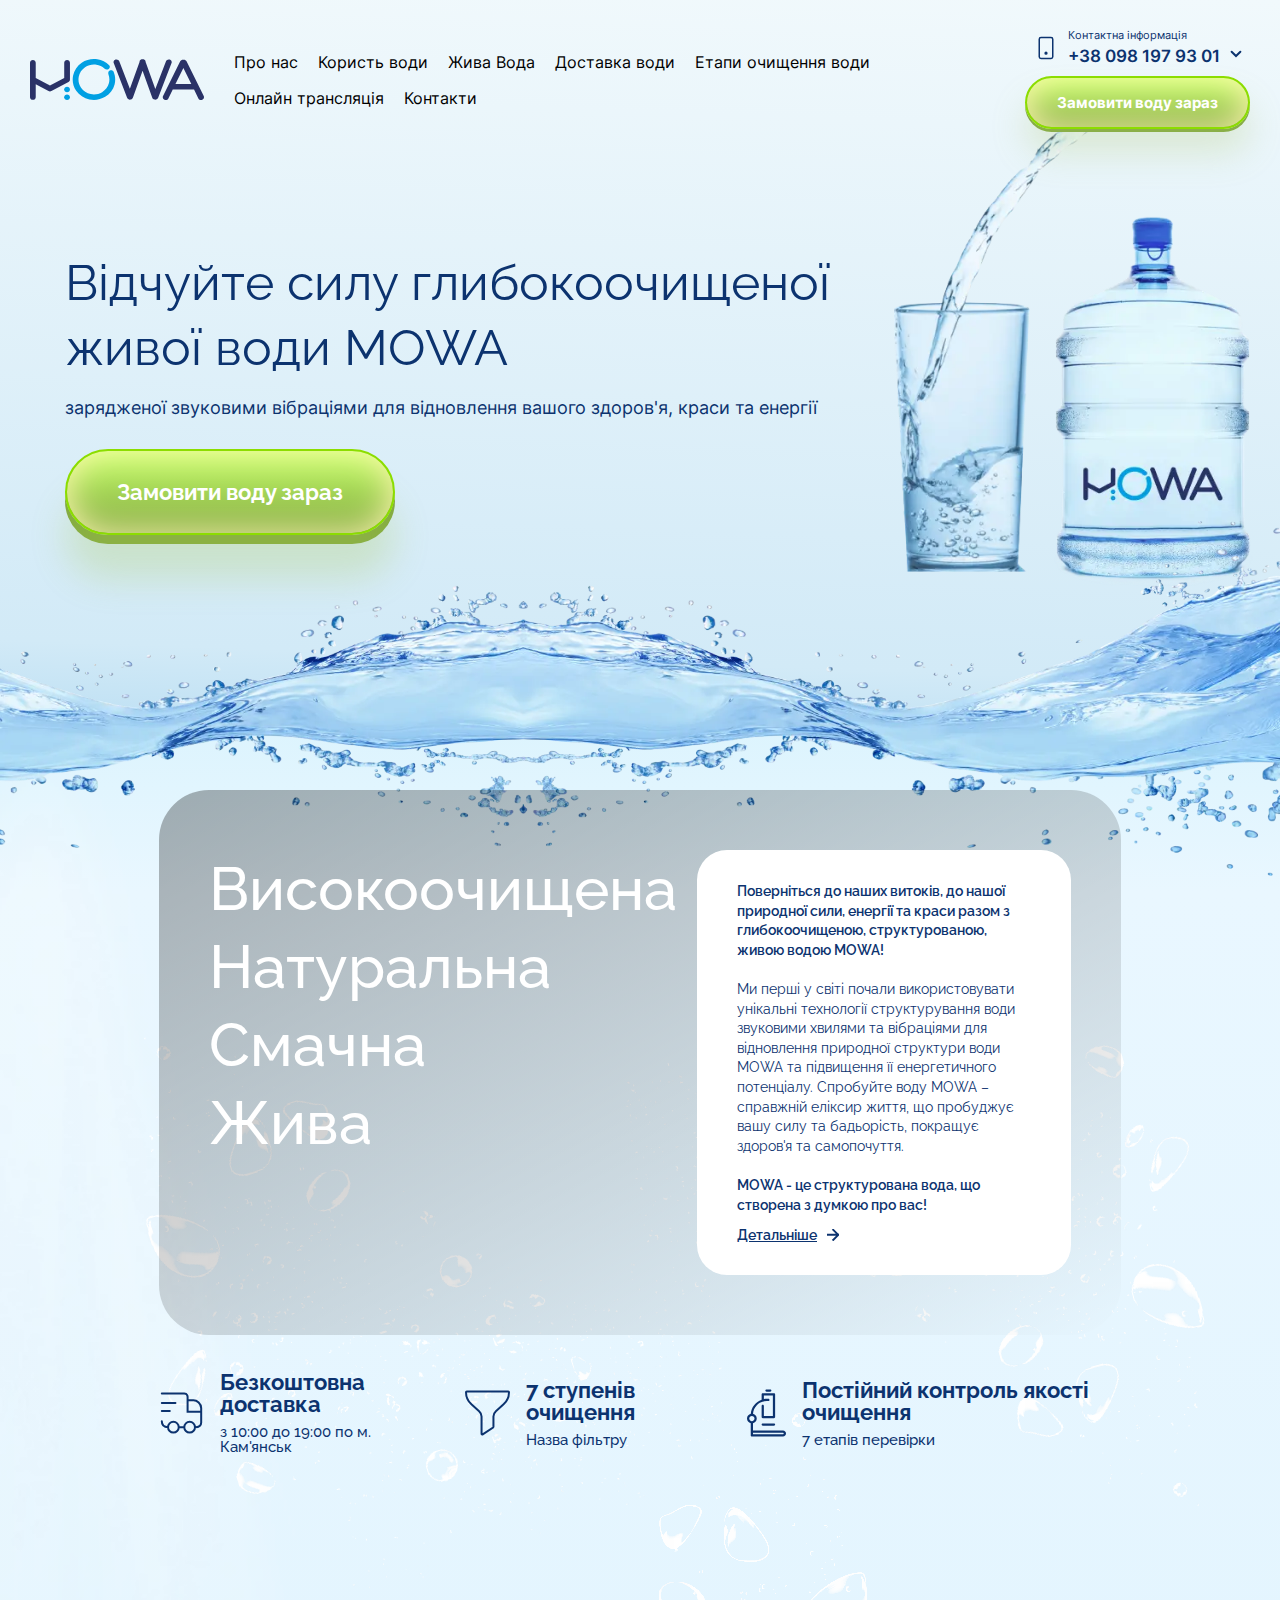
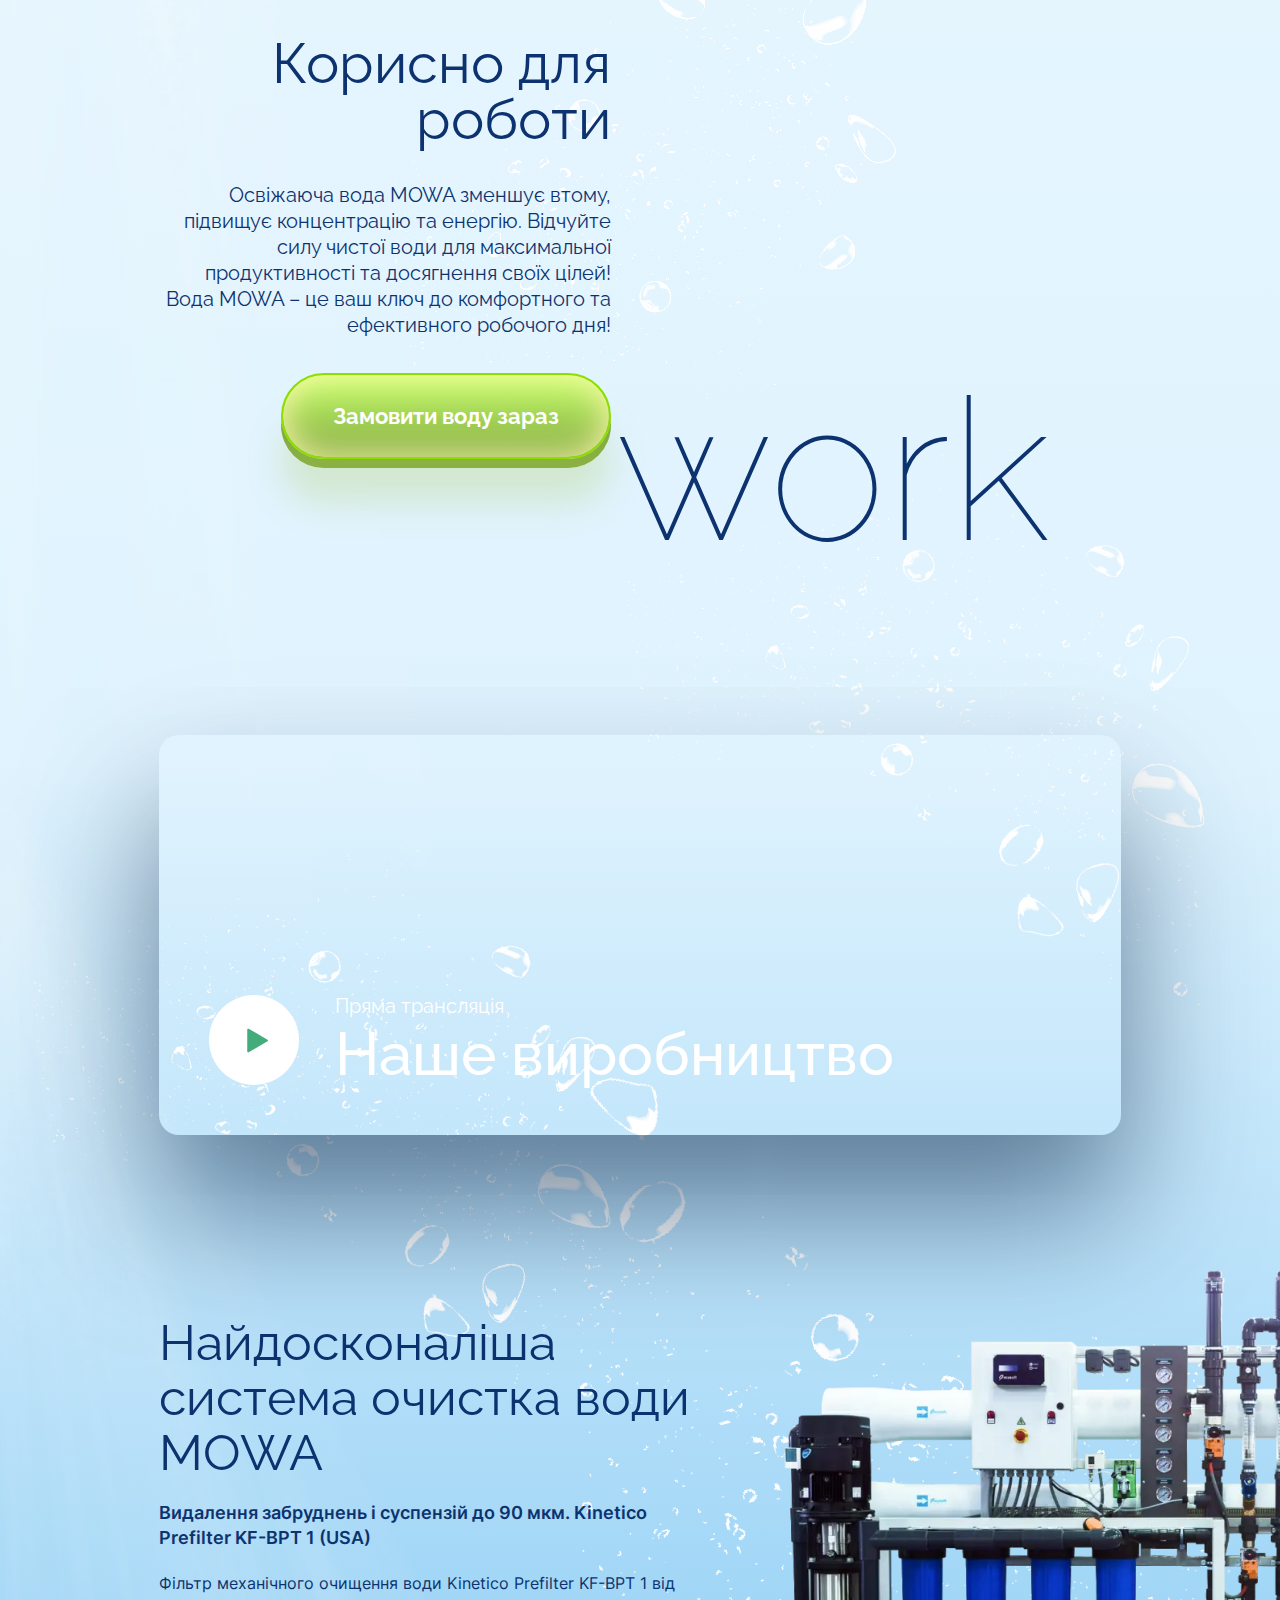
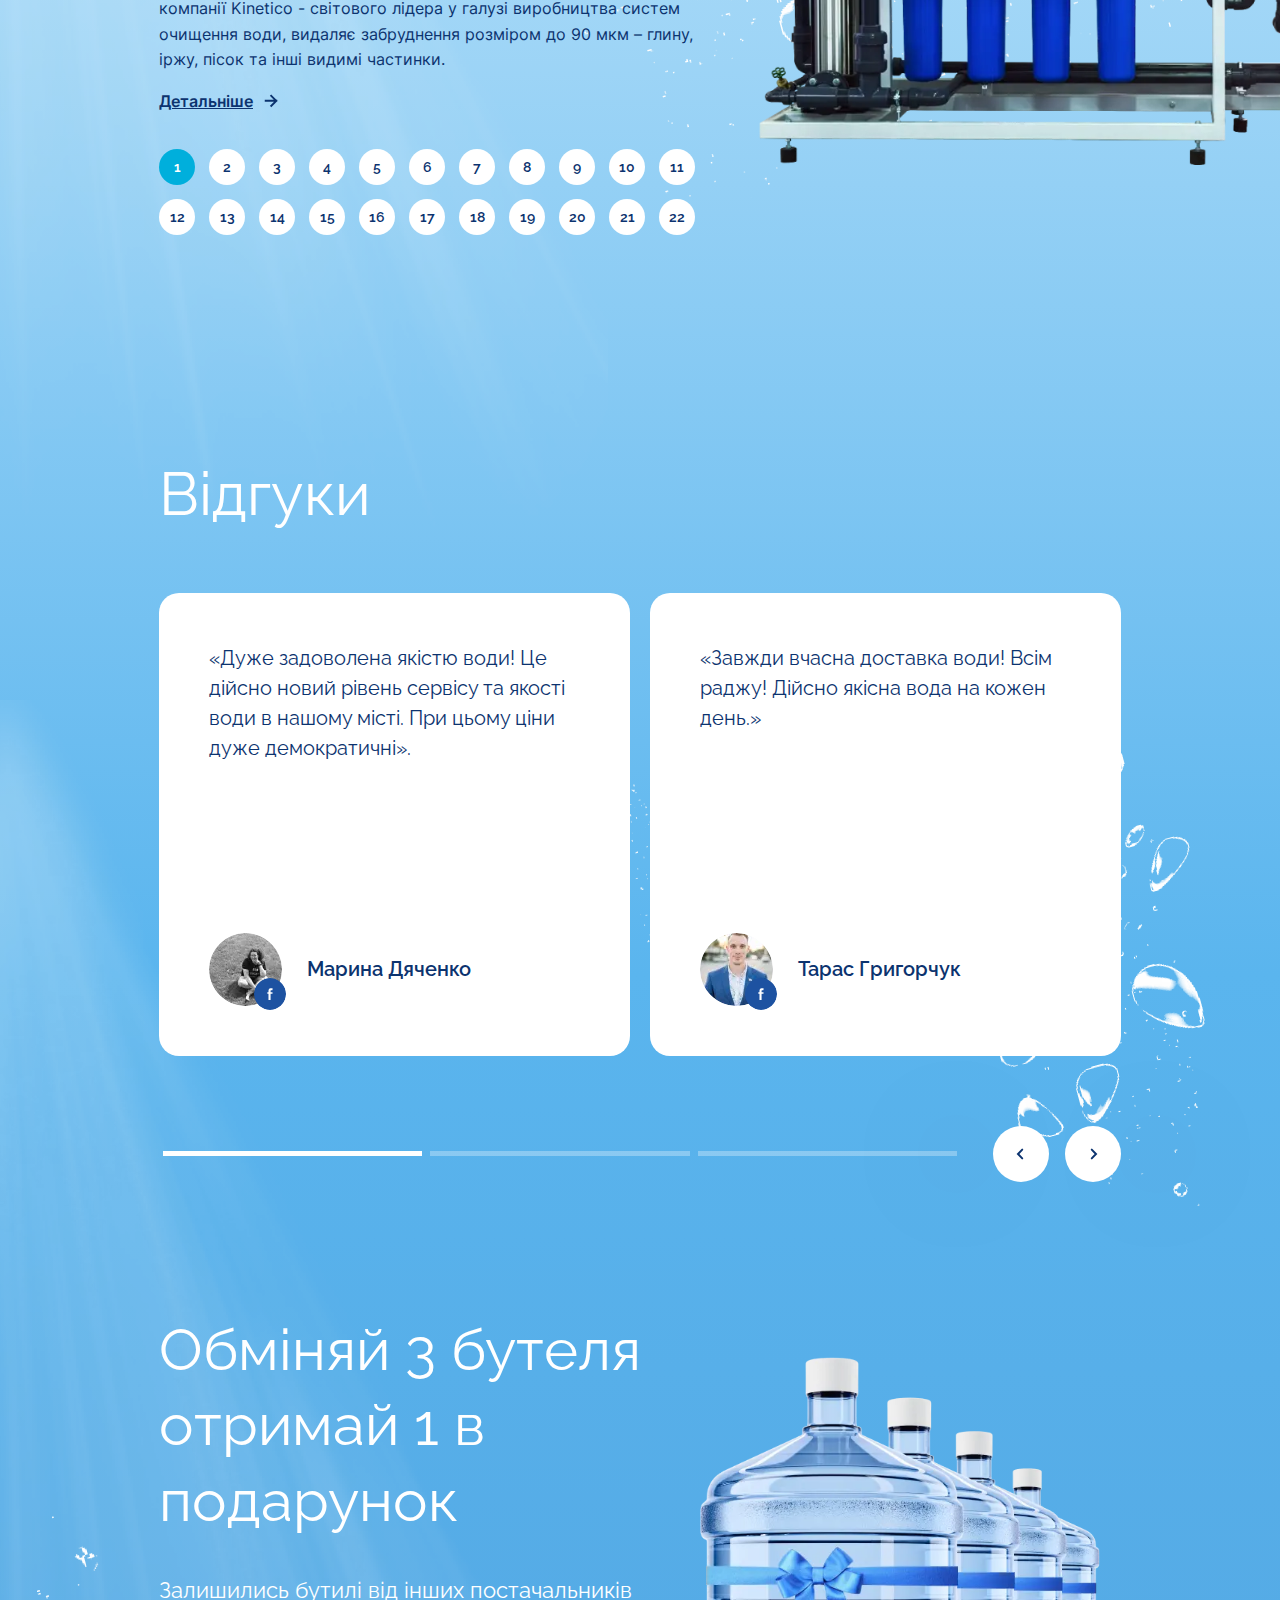
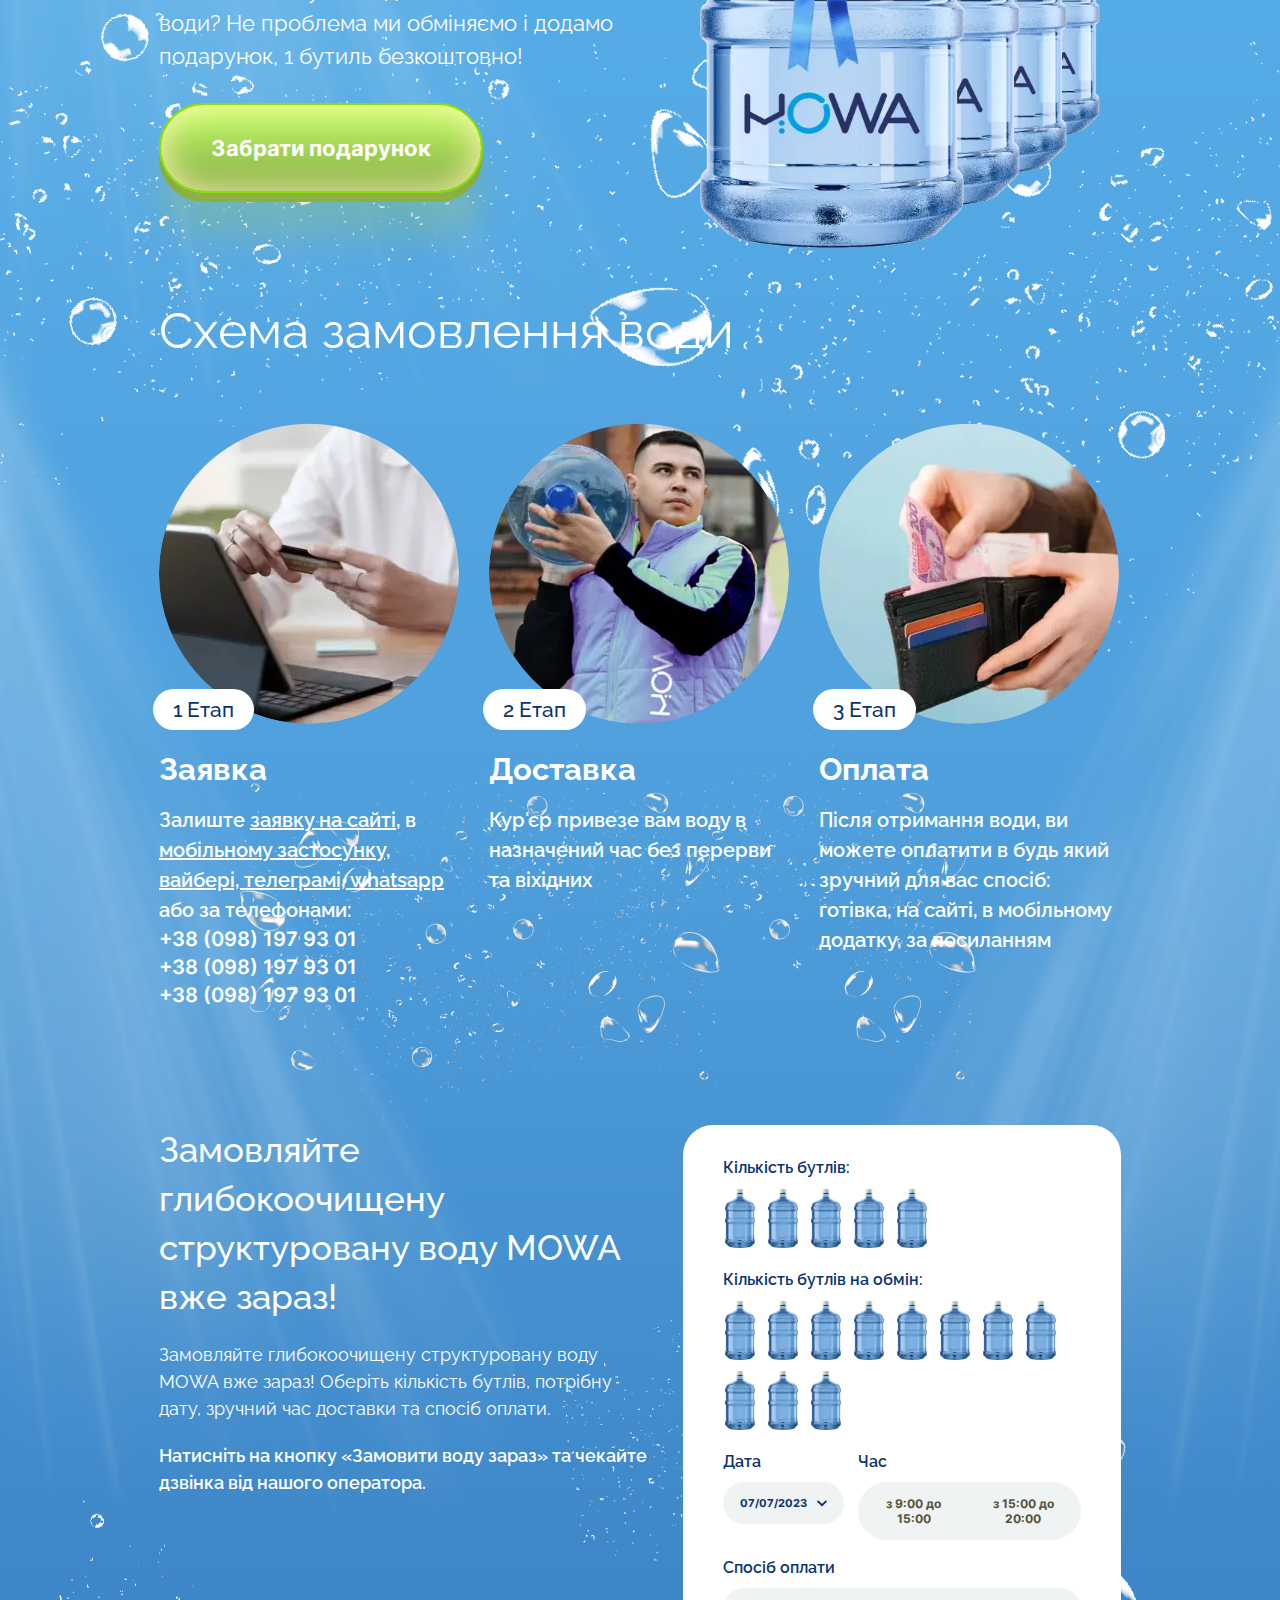
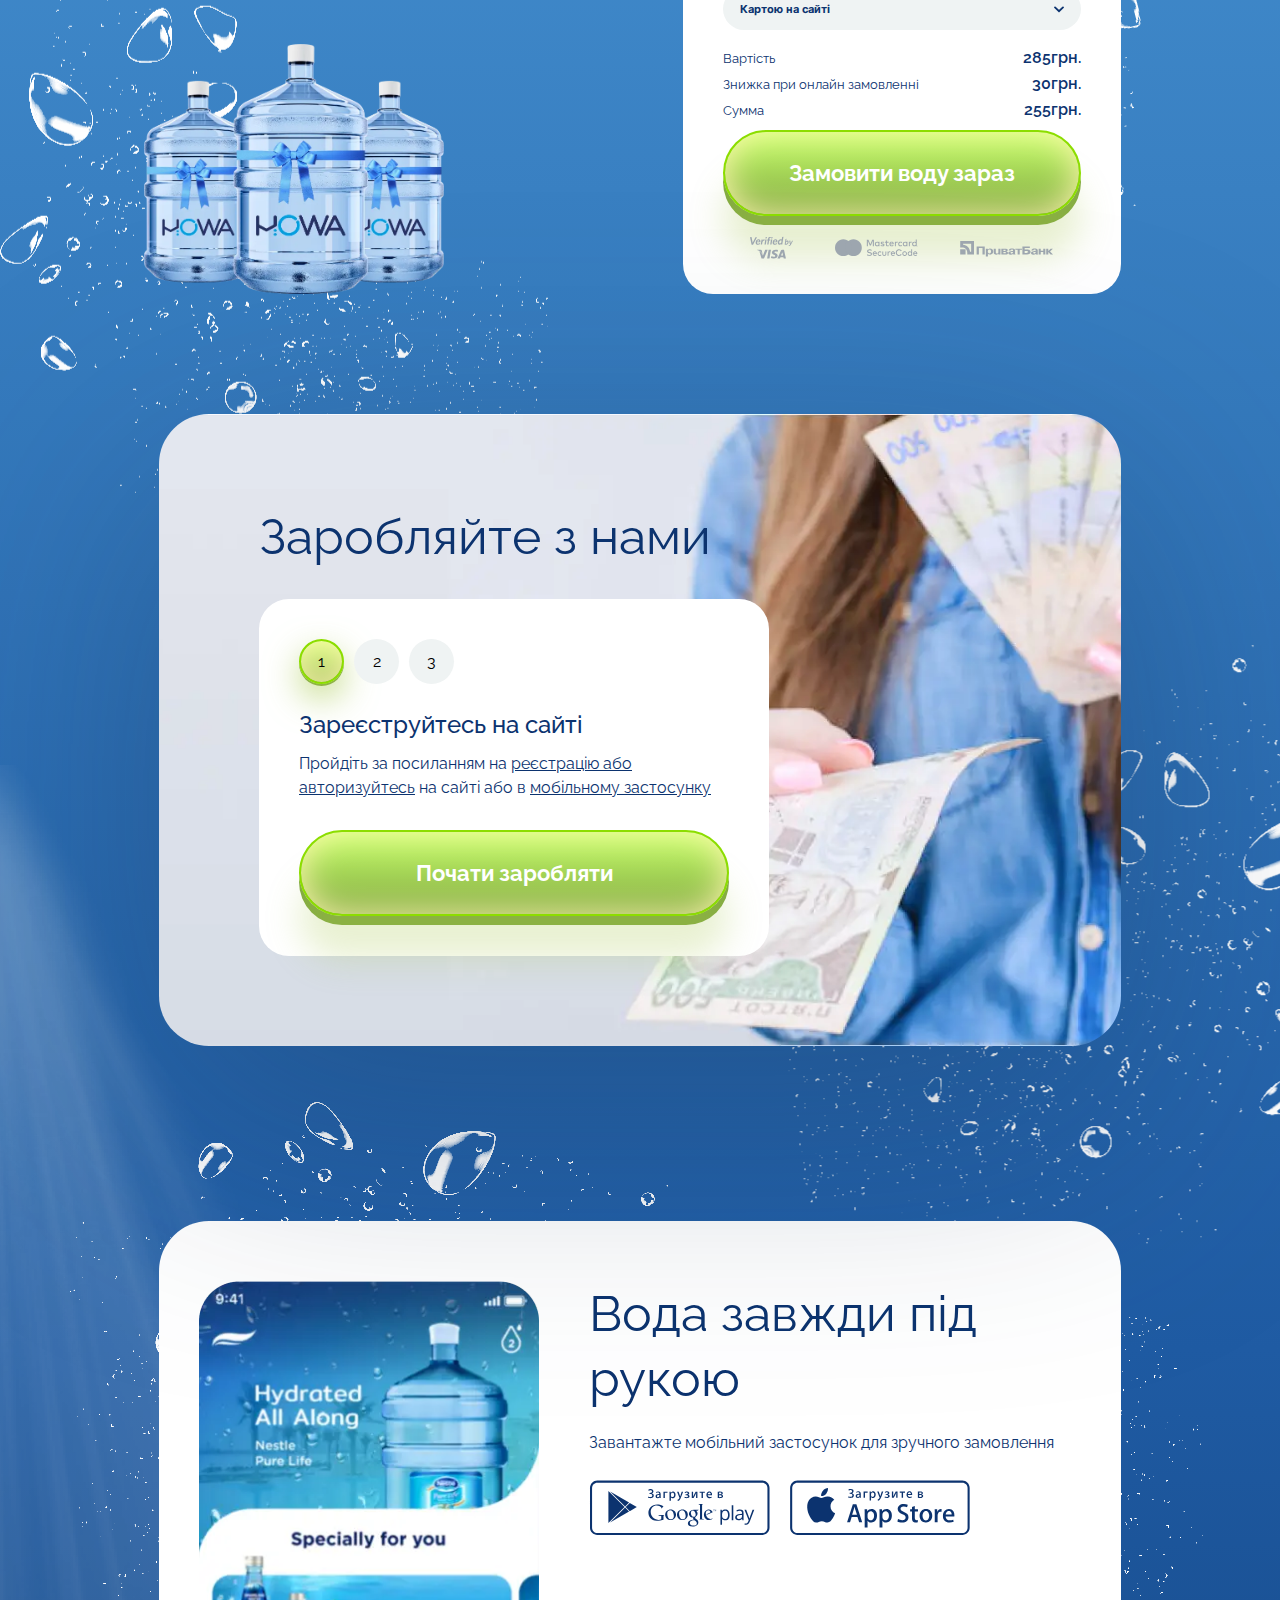
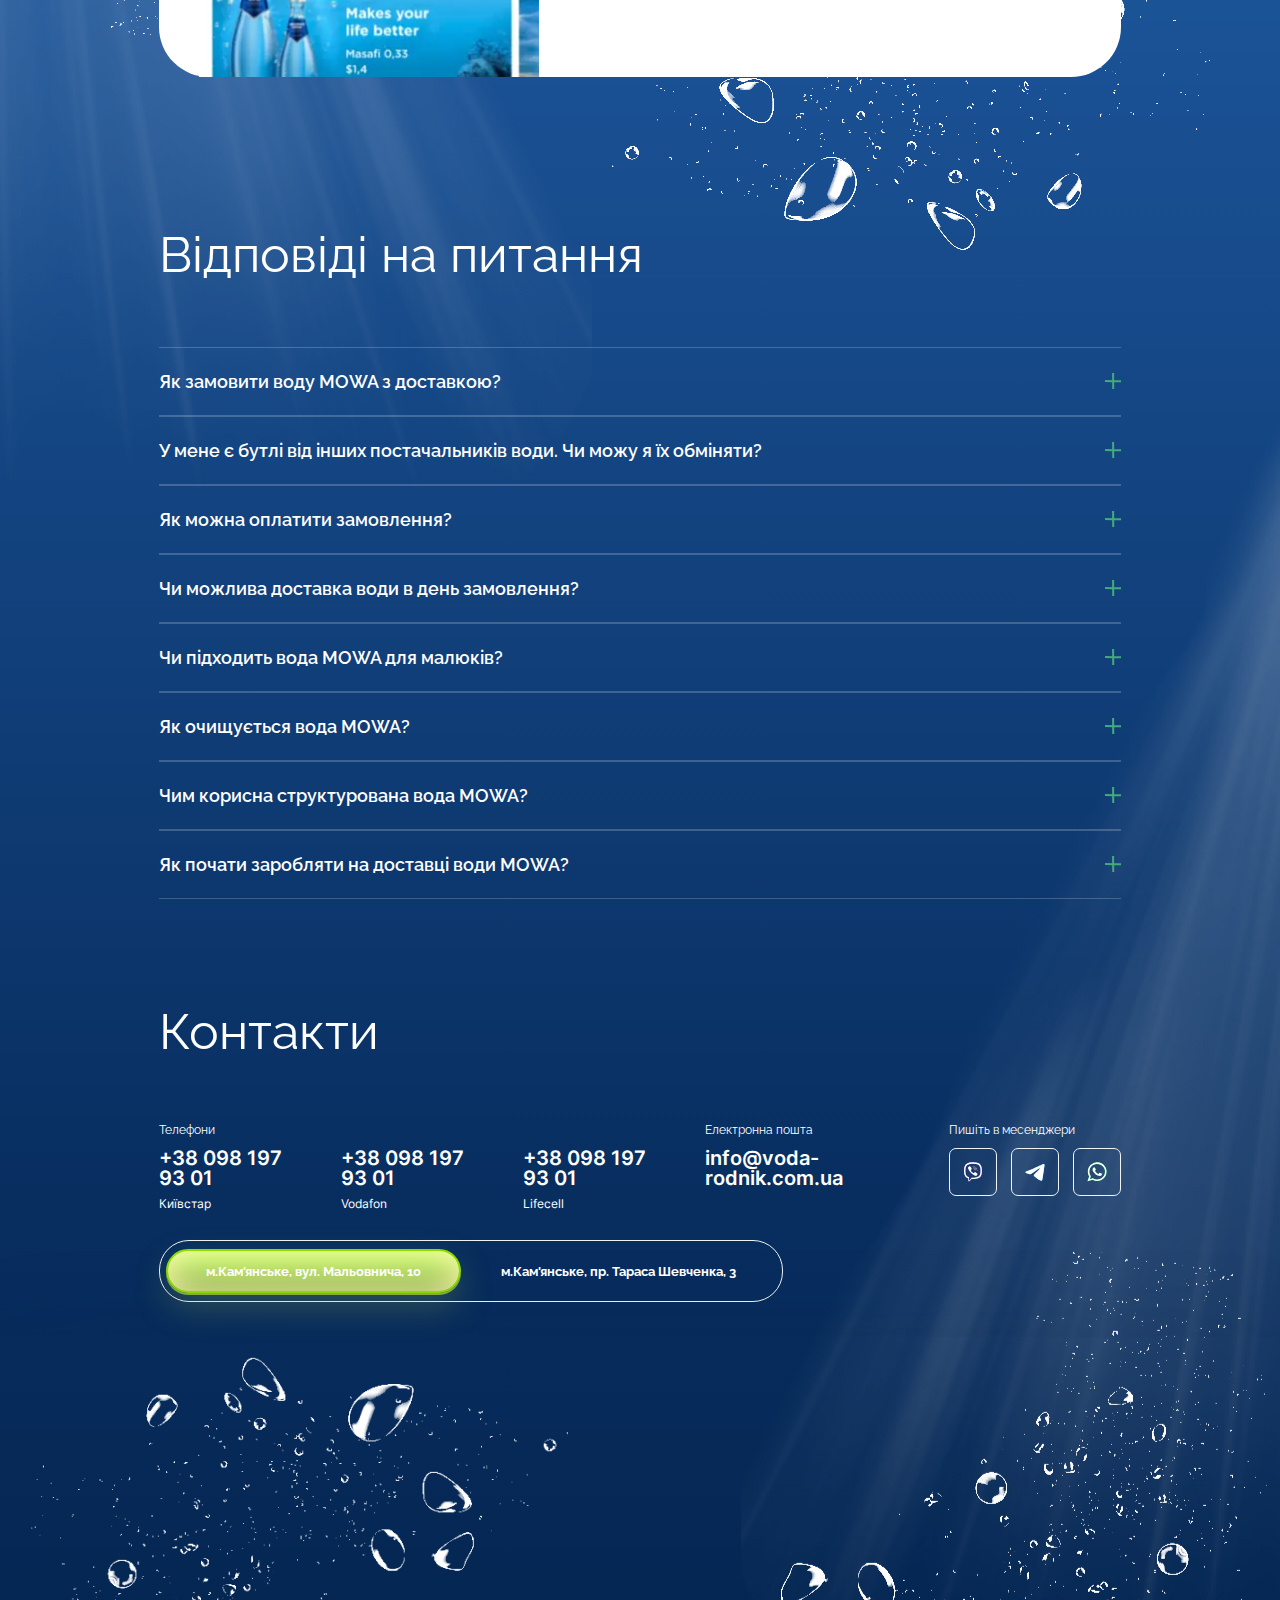
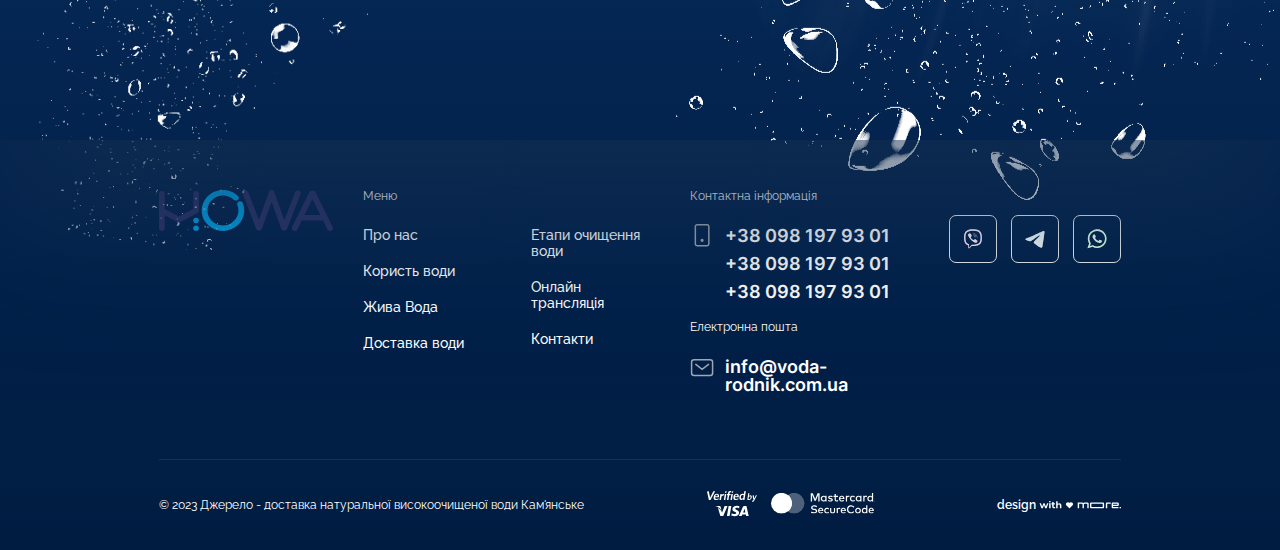
==== commit 665aaf99: "s" ====
--- a/index.html
+++ b/index.html
@@ -1,1665 +1,1749 @@
 <!DOCTYPE html>
 <html lang="en">
+  <!DOCTYPE html>
+  <html lang="ru">
+    <head>
+      <meta charset="utf-8" />
+      <meta http-equiv="X-UA-Compatible" content="IE=edge" />
+      <meta name="viewport" content="width=device-width, initial-scale=1.0" />
+      <title>Название</title>
+      <meta name="description" content="Описание" />
+      <meta name="keywords" content="Ключевики" />
+      <meta name="author" content="Автор" />
+      <meta name="image" content="img/logo.png" />
+      <meta property="og:type" content="website" />
+      <meta property="og:title" content="Название" />
+      <meta property="og:description" content="Описание" />
+      <meta property="og:image" content="img/logo.png" />
+      <meta property="og:url" content="https://example.com" />
+      <link rel="apple-touch-icon" sizes="57x57" href="img/apple-icon-57x57.png" />
+      <link rel="apple-touch-icon" sizes="60x60" href="img/apple-icon-60x60.png" />
+      <link rel="apple-touch-icon" sizes="72x72" href="img/apple-icon-72x72.png" />
+      <link rel="apple-touch-icon" sizes="76x76" href="img/apple-icon-76x76.png" />
+      <link rel="apple-touch-icon" sizes="114x114" href="img/apple-icon-114x114.png" />
+      <link rel="apple-touch-icon" sizes="120x120" href="img/apple-icon-120x120.png" />
+      <link rel="apple-touch-icon" sizes="144x144" href="img/apple-icon-144x144.png" />
+      <link rel="apple-touch-icon" sizes="152x152" href="img/apple-icon-152x152.png" />
+      <link rel="apple-touch-icon" sizes="180x180" href="img/apple-icon-180x180.png" />
+      <link rel="icon" type="image/png" sizes="192x192" href="img/android-icon-192x192.png" />
+      <link rel="icon" type="image/png" sizes="32x32" href="img/favicon-32x32.png" />
+      <link rel="icon" type="image/png" sizes="96x96" href="img/favicon-96x96.png" />
+      <link rel="icon" type="image/png" sizes="16x16" href="img/favicon-16x16.png" />
+      <link rel="manifest" href="img/manifest.json" />
+      <meta name="msapplication-TileImage" content="img/ms-icon-144x144.png" />
+      <meta name="msapplication-TileColor" content="#ffffff" />
+      <meta name="theme-color" content="#ffffff" />
+      <meta name="apple-mobile-web-app-title" content="Название" />
+      <meta name="apple-mobile-web-app-capable" content="yes" />
+      <meta name="format-detection" content="telephone=no" />
+      <meta name="format-detection" content="address=no" />
+      <link
+        rel="stylesheet"
+        href="https://cdn.jsdelivr.net/npm/swiper@8/swiper-bundle.min.css?_v=20230708163538"
+      />
+      <link rel="stylesheet" href="css/style.css" />
+    </head>
 
-<!DOCTYPE html>
-<html lang="ru">
-<head>
-    <meta charset="utf-8">
-    <meta http-equiv="X-UA-Compatible" content="IE=edge">
-    <meta name="viewport" content="width=device-width, initial-scale=1.0">
-    <title>Название</title>
-    <meta name="description" content="Описание">
-    <meta name="keywords" content="Ключевики">
-    <meta name="author" content="Автор">
-    <meta name="image" content="img/logo.png">
-    <meta property="og:type" content="website">
-    <meta property="og:title" content="Название">
-    <meta property="og:description" content="Описание">
-    <meta property="og:image" content="img/logo.png">
-    <meta property="og:url" content="https://example.com">
-    <link rel="apple-touch-icon" sizes="57x57" href="img/apple-icon-57x57.png">
-    <link rel="apple-touch-icon" sizes="60x60" href="img/apple-icon-60x60.png">
-    <link rel="apple-touch-icon" sizes="72x72" href="img/apple-icon-72x72.png">
-    <link rel="apple-touch-icon" sizes="76x76" href="img/apple-icon-76x76.png">
-    <link rel="apple-touch-icon" sizes="114x114" href="img/apple-icon-114x114.png">
-    <link rel="apple-touch-icon" sizes="120x120" href="img/apple-icon-120x120.png">
-    <link rel="apple-touch-icon" sizes="144x144" href="img/apple-icon-144x144.png">
-    <link rel="apple-touch-icon" sizes="152x152" href="img/apple-icon-152x152.png">
-    <link rel="apple-touch-icon" sizes="180x180" href="img/apple-icon-180x180.png">
-    <link rel="icon" type="image/png" sizes="192x192" href="img/android-icon-192x192.png">
-    <link rel="icon" type="image/png" sizes="32x32" href="img/favicon-32x32.png">
-    <link rel="icon" type="image/png" sizes="96x96" href="img/favicon-96x96.png">
-    <link rel="icon" type="image/png" sizes="16x16" href="img/favicon-16x16.png">
-    <link rel="manifest" href="img/manifest.json">
-    <meta name="msapplication-TileImage" content="img/ms-icon-144x144.png">
-    <meta name="msapplication-TileColor" content="#ffffff">
-    <meta name="theme-color" content="#ffffff">
-    <meta name="apple-mobile-web-app-title" content="Название">
-    <meta name="apple-mobile-web-app-capable" content="yes">
-    <meta name="format-detection" content="telephone=no">
-    <meta name="format-detection" content="address=no">
-    <link rel="stylesheet" href="https://cdn.jsdelivr.net/npm/swiper@8/swiper-bundle.min.css?_v=20230708163538" />
-    <link rel="stylesheet" href="css/style.min.css?_v=20230708163538">
-</head>
+    <body>
+      <div class="wrapper">
+        <header class="header">
+          <div class="header__container">
+            <div class="header__body">
+              <a href="#" class="header__logo">
+                <img src="img/logo.svg" alt="" />
+              </a>
+              <nav id="menuBody" class="header__menu menu">
+                <ul class="menu__list">
+                  <li>
+                    <a href="#" class="menu__link"> Про нас </a>
+                  </li>
+                  <li>
+                    <a href="#" class="menu__link"> Користь води </a>
+                  </li>
+                  <li>
+                    <a href="#" class="menu__link _new"> Жива Вода </a>
+                  </li>
+                  <li>
+                    <a href="#" class="menu__link"> Доставка води </a>
+                  </li>
+                  <li>
+                    <a href="#" class="menu__link"> Етапи очищення води </a>
+                  </li>
+                  <li>
+                    <a href="#" class="menu__link"> Онлайн трансляція </a>
+                  </li>
 
-<body>
-    <div class="wrapper">
-        <header class="header">
-    <div class="header__container">
-        <div class="header__body">
-            <a href="#" class="header__logo">
-                <img src="img/logo.svg" alt="">
-            </a>
-            <nav id="menuBody" class="header__menu menu">
-                <ul class="menu__list">
+                  <li>
+                    <a href="#" class="menu__link"> Контакти </a>
+                  </li>
+                </ul>
+              </nav>
+              <div class="header__right">
+                <div class="header__items header-items">
+                  <div class="header-items__icon">
+                    <img src="img/icons/phone.svg" alt="" />
+                  </div>
+                  <div class="header-items__content">
+                    <div class="header-items__label">Контактна інформація</div>
+                    <div class="header-items__dropdown header-items-dropdown">
+                      <button type="button" class="header-items-dropdown__content">
+                        <div class="header-items__link">+38 098 197 93 01</div>
+                        <span class="header-items__arrow">
+                          <img src="img/icons/arrow.svg" alt="" />
+                        </span>
+                      </button>
+                      <ul class="header-items-dropdown__list">
+                        <li>
+                          <a href="tel:+38 098 197 93 01" class="header-items-dropdown__link"
+                            >+38 098 197 93 01</a
+                          >
+                        </li>
+                        <li>
+                          <a href="tel:+38 098 197 93 01" class="header-items-dropdown__link"
+                            >+38 098 197 93 01</a
+                          >
+                        </li>
+                      </ul>
+                    </div>
+                  </div>
+                </div>
+                <a href="#" class="header__button button"> Замовити воду зараз </a>
+                <button id="menuIcon" type="button" class="header__menu-icon">
+                  <span></span>
+                </button>
+              </div>
+            </div>
+          </div>
+        </header>
+        <main class="main">
+          <section class="intro">
+            <div class="intro__container">
+              <div class="intro__body">
+                <div class="intro__content">
+                  <h1 class="intro__title title">
+                    Відчуйте силу глибокоочищеної живої води <span>mowa</span>
+                  </h1>
+                  <div class="intro__text">
+                    <p>
+                      зарядженої звуковими вібраціями для відновлення вашого здоров'я, краси та
+                      енергії
+                    </p>
+                  </div>
+
+                  <a href="#" class="intro__button intro__button_flex button">
+                    Замовити воду зараз
+                  </a>
+                </div>
+                <div class="intro__bg">
+                  <picture
+                    ><source srcset="img/intro-img.webp" type="image/webp" />
+                    <img src="img/intro-img.png" alt=""
+                  /></picture>
+                </div>
+              </div>
+            </div>
+
+            <div class="intro__decor">
+              <picture
+                ><source srcset="img/waves.webp" type="image/webp" />
+                <img src="img/waves.png" alt=""
+              /></picture>
+            </div>
+          </section>
+          <section class="about">
+            <div class="about__container container">
+              <div class="about__body">
+                <div class="about__video">
+                  <video
+                    src="https://s3-figma-videos-production-sig.figma.com/video/603898137281152878/TEAM/993a/3ce8/-a98f-4cba-816b-ba16067e7bf9?Expires=1689552000&Signature=NidlJ-kKW440wuOAyRQgSklhNOkeUUcbQjYP8wHNJno61MFyIhjEhr4Z4fHIQWi-AxfHdJ10B603JhPcK3KDpsRKrhVszKA-xjruhY8kEpSZtmS6y-dBtQvh6spevwfI9R7nD9e~7YMUNRbF9Zf47J-MqYDKax5TIOqhw1iPcaFpcA1sOo3egIrBNJ88JikthAP~zRiOwBhoqR0eF8oyFxMKgBHlu~uquLM70HF-0Menc9uDRC4OJyWD7Owj~pGZOPDdRW-GFL~6GiRwgcP6XqydqM7DXBAc1SRsqQ6~yKbLnFYwRK67tP2~QEUfvdUKBNmAsdU3U9YlbKLBWAEPcw__&Key-Pair-Id=APKAQ4GOSFWCVNEHN3O4"
+                    autoplay
+                    loop
+                  ></video>
+                </div>
+                <div class="about__content">
+                  <h2 class="about__title">
+                    Високоочищена <br />
+                    Натуральна <br />
+                    Смачна <br />
+                    Жива <br />
+                  </h2>
+                  <div class="about__item">
+                    <p>
+                      <span
+                        >Поверніться до наших витоків, до нашої природної сили, енергії та краси
+                        разом з глибокоочищеною, структурованою, живою водою MOWA!</span
+                      >
+                      <br />
+                      <br />
+                      Ми перші у світі почали використовувати унікальні технології структурування
+                      води звуковими хвилями та вібраціями для відновлення природної структури води
+                      MOWA та підвищення її енергетичного потенціалу. Спробуйте воду MOWA –
+                      справжній еліксир життя, що пробуджує вашу силу та бадьорість, покращує
+                      здоров'я та самопочуття. <br />
+                      <br />
+                      <span>MOWA - це структурована вода, що створена з думкою про вас!</span>
+                    </p>
+                    <a href="#" class="about__link"> Детальніше </a>
+                  </div>
+                </div>
+              </div>
+              <div class="about__row about-row">
+                <div class="about-row__item">
+                  <div class="about-row__icon">
+                    <img src="img/icons/delivery.svg" alt="" />
+                  </div>
+                  <div class="about-row__right">
+                    <div class="about-row__title">Безкоштовна доставка</div>
+                    <p>з 10:00 до 19:00 по м. Кам'янськ</p>
+                  </div>
+                </div>
+                <div class="about-row__item">
+                  <div class="about-row__icon">
+                    <img src="img/icons/filter.svg" alt="" />
+                  </div>
+                  <div class="about-row__right">
+                    <div class="about-row__title">7 ступенів очищення</div>
+                    <p>Назва фільтру</p>
+                  </div>
+                </div>
+                <div class="about-row__item">
+                  <div class="about-row__icon">
+                    <img src="img/icons/loupe.svg" alt="" />
+                  </div>
+                  <div class="about-row__right">
+                    <div class="about-row__title">Постійний контроль якості очищення</div>
+                    <p>7 етапів перевірки</p>
+                  </div>
+                </div>
+              </div>
+            </div>
+          </section>
+          <section class="benefits">
+            <div class="benefits__wrapper">
+              <div class="benefits__container container">
+                <div class="benefits__body">
+                  <div class="benefits__content">
+                    <h2 class="benefits__title">Корисно для роботи</h2>
+                    <div class="benefits__text">
+                      <p>
+                        Освіжаюча вода MOWA зменшує втому, підвищує концентрацію та енергію.
+                        Відчуйте силу чистої води для максимальної продуктивності та досягнення
+                        своїх цілей! Вода MOWA – це ваш ключ до комфортного та ефективного робочого
+                        дня!
+                      </p>
+                    </div>
+                    <a href="#" class="intro__button button"> Замовити воду зараз </a>
+                  </div>
+                  <div class="benefits__image">
+                    <video
+                      src="https://s3-figma-videos-production-sig.figma.com/video/603898137281152878/TEAM/a749/e7ed/-2426-4c43-8ad5-755f92b313bf?Expires=1689552000&Signature=bQqcFqspKQQjQNtC6BlkO8CovzMt2QQKBgYIjAZk83STu89QH9iHz~V8CwdCcLC1IfPMTfk3ZMMXWh~Ax9x5CnRw5urFWxI1Sj7F~c6oi2o7o8Re0SMVC7RPL0Se6DkdBRHmbwbBnZRnfBwWezQI5t8~EqqBEPjaFUe5E0zsaYqy4wtSqEdzetxXEw0fqSXWxot4EHs5u1gL2l~NEW4cCfqAElJgVeYN5bbA55AyRWEAlm1QMLQ~XW138ILP~nJj125cf5Zlb3efdguPl041u3zE3~wDoUHYhbNtT4i4ujPVqbaw6ZNsP3WOGce8FQ0zqbuB70390Q8gJ2mP85P-cQ__&Key-Pair-Id=APKAQ4GOSFWCVNEHN3O4"
+                      autoplay
+                      loop
+                    ></video>
+                    <div class="benefits__label">work</div>
+                  </div>
+                </div>
+                <div class="benefits__body">
+                  <div class="benefits__content">
+                    <h2 class="benefits__title">Секрет бездоганного смаку ваших страв та напоїв</h2>
+                    <div class="benefits__text">
+                      <p>
+                        Ми є те, що ми п’ємо та їмо. Ще Гіппократ зазначав: «Їжа повинна бути
+                        ліками, а ліки-їжею». Використовуючи нашу унікальну воду, ви відкриєте нові
+                        грані кулінарних шедеврів. MOWA покращує смакові властивості ваших страв, а
+                        також додає неповторний аромат вашим напоям.  Відкрийте для себе справжню
+                        кулінарну магію разом з водою MOWA!
+                      </p>
+                    </div>
+                    <a href="#" class="intro__button button"> Замовити воду зараз </a>
+                  </div>
+                  <div class="benefits__image">
+                    <video
+                      src="https://s3-figma-videos-production-sig.figma.com/video/603898137281152878/TEAM/2f55/95ac/-6996-4524-a552-e5fe5af837df?Expires=1689552000&Signature=mGKKOBOSznMKgnaFLgtLKIwsUMJTl59q1G3E5ABQsgful5QBTSDbppWR2~TsnI7iah7h17GQiyhTozOcGSntoYpTtJH5m21z538lJnIXjdeD46UDzym2MzwWBH8enEYo0J50k~u1iLBdVgIK9RRb2Co3Eb9bgD-IpSfBp3XFkziUnNgToosa1wnFdX-5gemP0wADuvY702r8M-6~U-ppJ4OYskt7ay6zUDUCsMDlA4K8P2W1VBqSWMIgFm9URnL9Gezezf5vS8Stl2ylx1C4hc4T~bcMdDQbqIKCozEQQOh1OIvsElUC5pFyS5VAgDritYfhHPbm45awjAlfe92aEQ__&Key-Pair-Id=APKAQ4GOSFWCVNEHN3O4"
+                      autoplay
+                      loop
+                      muted
+                    ></video>
+                    <div class="benefits__label">cook</div>
+                  </div>
+                </div>
+                <div class="benefits__body">
+                  <div class="benefits__content">
+                    <h2 class="benefits__title">Енергія дітям</h2>
+                    <div class="benefits__text">
+                      <p>
+                        Наша чиста та натуральна вода дбайливо підтримує здоров'я та розвиток вашої
+                        дитини від перших днів життя. MOWA - це джерело корисних мінералів та
+                        мікроелементів, необхідних для сильного імунітету та правильного зростання. 
+                        Оберіть воду MOWA для вашої дитини та подаруйте їй найкращий старт у житті,
+                        наповнений здоров'ям та радістю!
+                      </p>
+                    </div>
+                    <a href="#" class="intro__button button"> Замовити воду зараз </a>
+                  </div>
+                  <div class="benefits__image">
+                    <video
+                      src="https://s3-figma-videos-production-sig.figma.com/video/603898137281152878/TEAM/26a5/df7c/-f30a-4c92-9d90-750e1c261d1a?Expires=1689552000&Signature=h200NnsYc~n99YwW2AKzW9RGBqkbeHQ7uZAznGh7EzffMvZUj5ydovL06wrJvKreu3Ll-3MGdvEO2i3CwckPHpIxqUvR0TsU8JSO2z-pH73Xd~3oFW4k1Ly44Dwx~9H6BEtTFLh4tmVMfHMFl7fp33xMbUJuqTZ1EbbbDhFj-HYOmNWnl2VRsJJKkkQzLl1yUp3~5rEwcXKXl6xy4QB4S7aQB346a4E5skUUCg-YxpuTjjlT4yWljgh3tdw0o8t~cKnqDiQeDMfECImPV04tksUrI0CFG1atM3SShGFxaDMULFgg8ln-zBi9n4fS~2HTfH2JTSmuMKo1tntwrSkMxA__&Key-Pair-Id=APKAQ4GOSFWCVNEHN3O4"
+                      autoplay
+                      loop
+                      muted
+                    ></video>
+                    <div class="benefits__label">fun</div>
+                  </div>
+                </div>
+                <div class="benefits__body">
+                  <div class="benefits__content">
+                    <h2 class="benefits__title">Для активного життя</h2>
+                    <div class="benefits__text">
+                      <p>
+                        Наша вода забезпечує енергією та силою, яких потребує ваш організм для
+                        кожного кроку на шляху до успіху. На тренуванні або просто під час активного
+                        відпочинку, наша вода стане надійним помічником, допомагаючи зберігати
+                        енергію протягом всього дня.  Будьте у формі та пийте воду MOWA щодня!
+                      </p>
+                    </div>
+                    <a href="#" class="intro__button button"> Замовити воду зараз </a>
+                  </div>
+                  <div class="benefits__image">
+                    <video
+                      src="https://s3-figma-videos-production-sig.figma.com/video/603898137281152878/TEAM/424e/1907/-e2fb-4bb1-99d1-dc291b11db04?Expires=1689552000&Signature=iVRJ1V5uv1zlOkEC7OZzs~irgFw2yi-4VShkgTGKBAdnjoxim8viAAIUQdwdIs0l0XISxMLboFrz4cy2b1ARpV5vLStpwTjjycFMAX4j8Wfw7i1i9RLghM2~VxcUUn2qjaV2x3uHYL3cgYqD0GqSPZ5s~LGwCv3qSfR1SKLCeqVlmWSoj6dNumhzoZFKsQ-wIsPb20EtlX4hLxZnMLk5eIbTFqRDmn8FnCe8e8UKQ5cE~wCjRBDnecCHv8A1REL3-u2aHdifY375S2lgPt-xhzmF1GOwJlwUut98IUgbPImXLUgQi14tWToPLPvl-yJJOqEGij~C7hz12v459AZiMw__&Key-Pair-Id=APKAQ4GOSFWCVNEHN3O4"
+                      autoplay
+                      loop
+                      muted
+                    ></video>
+                    <div class="benefits__label">ммм...</div>
+                  </div>
+                </div>
+              </div>
+            </div>
+          </section>
+          <section class="broadcast">
+            <div class="broadcast__container container">
+              <div class="broadcast__body">
+                <div class="broadcast__content">
+                  <a href="#" class="broadcast__link">
+                    <img src="img/icons/play.svg" alt="" />
+                  </a>
+                  <div class="broadcast__right">
+                    <div class="broadcast__text">Пряма трансляція</div>
+                    <h2 class="broadcast__title">Наше виробництво</h2>
+                  </div>
+                </div>
+
+                <div class="broadcast__video">
+                  <video
+                    src="https://s3-figma-videos-production-sig.figma.com/video/603898137281152878/TEAM/8e36/ca2c/-94af-4a85-bd5a-aad08755077d?Expires=1689552000&Signature=W~[base64]~pT9IobSQ7Qh4CLlvebZ6s6Mp~fCVUQG61dLdXMPKrgJYpx9a2AJEb~UZF4L-UgOLqmHwZ4wBehv1crdYKFENLiB0FtjT1h6~A__&Key-Pair-Id=APKAQ4GOSFWCVNEHN3O4"
+                    autoplay
+                    loop
+                  ></video>
+                </div>
+              </div>
+            </div>
+          </section>
+          <section class="about-company section tab-section">
+            <div class="about-company__container container">
+              <div class="about-company__body">
+                <div class="about-company__content">
+                  <h2 class="about-company__title title">
+                    Найдосконаліша система очистка води MOWA
+                  </h2>
+                  <div class="about-company__item about-company-item">
+                    <div class="about-company-item__slides tab__slides">
+                      <div class="about-company-item__slide tab__slide _active">
+                        <div class="about-company-item__label">
+                          Видалення забруднень і суспензій до 90 мкм. Kinetico Prefilter KF-BPT 1
+                          (USA)
+                        </div>
+                        <div class="about-company-item__text">
+                          <p>
+                            Фільтр механічного очищення води Kinetico Prefilter KF-BPT 1 від
+                            компанії Kinetico - світового лідера у галузі виробництва систем
+                            очищення води, видаляє забруднення розміром до 90 мкм – глину, іржу,
+                            пісок та інші видимі частинки.
+                          </p>
+                        </div>
+                        <a href="#" class="about-company-item__link"> Детальніше </a>
+                      </div>
+                      <div class="about-company-item__slide tab__slide">
+                        <div class="about-company-item__label">
+                          Очищення від механічних домішок до 20 мкм. Aquafilter HHBB20B (Poland)
+                        </div>
+                        <div class="about-company-item__text">
+                          <p>
+                            Фільтр механічної очистки води Aquafilter HHBB20B від компанії
+                            Aquafilter Europe Ltd (Польща) забезпечує ефективне очищення води від
+                            механічних домішок до 20 мкм.
+                          </p>
+                        </div>
+                        <a href="#" class="about-company-item__link"> Детальніше </a>
+                      </div>
+                      <div class="about-company-item__slide tab__slide">
+                        <div class="about-company-item__label">
+                          Знезалізнення води з видаленням марганцю та сірководню. Система OXI-GEN
+                          1665 TWIN з клапаном «Clack» виробник (USA)
+                        </div>
+                        <div class="about-company-item__text">
+                          <p>
+                            Система OXI-GEN 1665 TWIN з американським клапаном від "Clack"
+                            знезалізнює воду, видаляючи марганець і сірководень, а також інші
+                            небезпечні домішки - стронцій, алюміній, нафтопродукти, фенол, фтор та
+                            ін. Очищення поліпшує колір, смак і запах води.
+                          </p>
+                        </div>
+                        <a href="#" class="about-company-item__link"> Детальніше </a>
+                      </div>
+                      <div class="about-company-item__slide tab__slide">
+                        <div class="about-company-item__label">
+                          Пом’якшення води. Ecosoft FU 1665CE Twin (Ukraine), (USA)
+                        </div>
+                        <div class="about-company-item__text">
+                          <p>
+                            Установка Ecosoft FU 1665CE Twin від Ecosoft  з американським клапаном
+                            від "Clack"- відомого виробника систем водоочищення і фільтрів в Україні
+                            та за кордоном, зменшує жорсткість води, видаляючи солі кальцію і
+                            магнію.
+                          </p>
+                        </div>
+                        <a href="#" class="about-company-item__link"> Детальніше </a>
+                      </div>
+
+                      <div class="about-company-item__slide tab__slide">
+                        <div class="about-company-item__label">
+                          Видалення сірководню. Ecosoft FPC 1665CT TWIN (Ukraine), (USA)
+                        </div>
+                        <div class="about-company-item__text">
+                          <p>
+                            Картридж Ecosoft FPC 1665CT TWIN від української компанії Ecosoft з
+                            американським клапаном від "Clack", оснащений активованим вугіллям,
+                            ефективно видаляє з води сірководень.
+                          </p>
+                        </div>
+                        <a href="#" class="about-company-item__link"> Детальніше </a>
+                      </div>
+                      <div class="about-company-item__slide tab__slide">
+                        <div class="about-company-item__label">
+                          Колба механічного очищення Ecosoft BB20 1" (FPV4520ECO) (Ukraine)
+                        </div>
+                        <div class="about-company-item__text">
+                          <p>
+                            Колба механічного очищення Ecosoft BB20 1" (FPV4520ECO) ефективно
+                            видаляє пісок, мул, іржу та інші механічні забруднення. А також
+                            нейтралізацує неприємні запахи та покращує смакові властивості води
+                            MOWA.
+                          </p>
+                        </div>
+                        <a href="#" class="about-company-item__link"> Детальніше </a>
+                      </div>
+                      <div class="about-company-item__slide tab__slide">
+                        <div class="about-company-item__label">
+                          Зворотний осмос. ECOSOFT MO2 (MO2TP5) (Ukraine), мембрана Dow Filmtec
+                          XLE-440 (USA)
+                        </div>
+                        <div class="about-company-item__text">
+                          <p>
+                            Промислова система зворотного осмосу Ecosoft MO2 від компанії Ecosoft з
+                            мембраною Dow Filmtec XLE-440 (USA)  - найбільш досконалий та ефективний
+                            спосіб видалення з води до 99,8% домішок важких металів, орагнічних
+                            речовин, бактерій та вірусів, а також запахів та присмаку.
+                          </p>
+                        </div>
+                        <a href="#" class="about-company-item__link"> Детальніше </a>
+                      </div>
+                      <div class="about-company-item__slide tab__slide">
+                        <div class="about-company-item__label">
+                          Очищення води від бактерій та мікроорганізмів Ecosoft E-360 (Ukraine)
+                        </div>
+                        <div class="about-company-item__text">
+                          <p>
+                            Ультрафіолетовий знезаражувач води Ecosoft E-360 від української
+                            компанії Ecosoft видаляє до 99,8% мікроорганізмів та бактерій.
+                          </p>
+                        </div>
+                        <a href="#" class="about-company-item__link"> Детальніше </a>
+                      </div>
+
+                      <div class="about-company-item__slide tab__slide">
+                        <div class="about-company-item__label">
+                          Знезараження води за допомогою озонування. Екозон 5- AWS (Ukraine)
+                        </div>
+                        <div class="about-company-item__text">
+                          <p>
+                            Промислова станція озонування води Екозон 5- AWS (5 р/рік) від
+                            української компанії OzonLife очищує воду від бактерій, вірусів, грибів,
+                            запахів та інших забруднень.
+                          </p>
+                        </div>
+                        <a href="#" class="about-company-item__link"> Детальніше </a>
+                      </div>
+                      <div class="about-company-item__slide tab__slide">
+                        <div class="about-company-item__label">
+                          Картридж зі спресованого активованого вугілля Ecosoft CTO10 4,5"х20"
+                          (CHVCB4520ECO) (Ukraine)
+                        </div>
+                        <div class="about-company-item__text">
+                          <p>
+                            Картридж зі спресованого активованого вугілля Ecosoft CTO10 4,5"х20"
+                            (CHVCB4520ECO) від української компанії Ecosoft коригує колір, смак та
+                            запах води MOWA.
+                          </p>
+                        </div>
+                        <a href="#" class="about-company-item__link"> Детальніше </a>
+                      </div>
+                      <div class="about-company-item__slide tab__slide">
+                        <div class="about-company-item__label">
+                          Балансування води мінералами. Ecosoft D0365/50/Ду25 (Ukraine)
+                        </div>
+                        <div class="about-company-item__text">
+                          <p>
+                            Станція пропорційного дозування Ecosoft D0365/50/Ду25  забезпечує
+                            збалансований склад мінералів та мікроелементів у   воді MOWA, яка є
+                            нормою для щоденного споживання.
+                          </p>
+                        </div>
+                        <a href="#" class="about-company-item__link"> Детальніше </a>
+                      </div>
+                      <div class="about-company-item__slide tab__slide">
+                        <div class="about-company-item__label">
+                          Природна мінералізація води мінералами з Моршина. Колона Canature FRP
+                          42-72. Виробник Canature (China)
+                        </div>
+                        <div class="about-company-item__text">
+                          <p>
+                            Колона Canature FRP 42-72 від компанії Canature - одного із найбільших
+                            виробників систем водоочищення в Китаї, забезпечує мінералізацію води
+                            MOWA Моршинським складом для покращення смакових якостей напоїв та їжі.
+                          </p>
+                        </div>
+                        <a href="#" class="about-company-item__link"> Детальніше </a>
+                      </div>
+                      <div class="about-company-item__slide tab__slide">
+                        <div class="about-company-item__label">
+                          Фільтрація води крізь фільтри тонкої очистки. Aquafilter FH20B1-B-WB
+                          (Poland)
+                        </div>
+                        <div class="about-company-item__text">
+                          <p>
+                            Фільтр Aquafilter FH20B1-B-WB видаляє з води механічні суспензії
+                            розміром до 1 мікрона.
+                          </p>
+                        </div>
+                        <a href="#" class="about-company-item__link"> Детальніше </a>
+                      </div>
+                      <div class="about-company-item__slide tab__slide">
+                        <div class="about-company-item__label">Обробка сріблом</div>
+                        <div class="about-company-item__text">
+                          <p>
+                            Інноваційна технологія обробки води MOWA іонами срібла забезпечує
+                            надійний захист від бактерій, вірусів, грибків та паразитів. Завдяки
+                            цьому методу, наша вода стає значно безпечнішою для споживання,
+                            зберігаючи при цьому свої корисні властивості.
+                          </p>
+                        </div>
+                        <a href="#" class="about-company-item__link"> Детальніше </a>
+                      </div>
+                      <div class="about-company-item__slide tab__slide">
+                        <div class="about-company-item__label">Обробки Золотом</div>
+                        <div class="about-company-item__text">
+                          <p>
+                            Обробка води методом Золотова поліпшує якість питної води за допомогою
+                            золотих електродів. Завдяки процесу окислення утворюється колоїдне
+                            золото, яке має антиоксидантні властивості. Золота вода сприяє
+                            поліпшенню обміну речовин, імунітету та травлення.
+                          </p>
+                        </div>
+                        <a href="#" class="about-company-item__link"> Детальніше </a>
+                      </div>
+                      <div class="about-company-item__slide tab__slide">
+                        <div class="about-company-item__label">
+                          Біоактивація води. Біоактиватор Organic Smart (Ukraine)
+                        </div>
+                        <div class="about-company-item__text">
+                          <p>
+                            Біоактиватор Organic Smart від української компанії Organic структурує
+                            молекули води в результаті чого вона набуває властивостей талої води, а
+                            також підвищує її біологічну активність.
+                          </p>
+                        </div>
+                        <a href="#" class="about-company-item__link"> Детальніше </a>
+                      </div>
+                      <div class="about-company-item__slide tab__slide">
+                        <div class="about-company-item__label">
+                          Структурування води MOWA. Структуризатор води GRANDER W200. Виробник
+                          GRANDER (Austria)
+                        </div>
+                        <div class="about-company-item__text">
+                          <p>
+                            Структуризатор води Grander W200 від австрійської компанії Grander,
+                            обробляє воду спеціальними інформаційними полями, забезпечуючи
+                            відновлення природної структури води, нейтралізацію негативної пам`яті,
+                            покращення її якості, смаку та життєвої енергії. Вода набуває
+                            властивостей, максимально схожих на внутрішньоклітинну воду людини, що
+                            забезпечує краще засвоєння води MOWA.
+                          </p>
+                        </div>
+                        <a href="#" class="about-company-item__link"> Детальніше </a>
+                      </div>
+                      <div class="about-company-item__slide tab__slide">
+                        <div class="about-company-item__label">
+                          Насичення води воднем. Насичення води молекулами водню відбувається під
+                          високим тиском у спеціальному генераторі водню.
+                        </div>
+                        <div class="about-company-item__text">
+                          <p>
+                            Воднева вода має антиоксидантні властивості, покращує клітинне
+                            функціонування та знижує запалення. Допомагає уповільнювати старіння,
+                            підвищує енергію, поліпшує гідратацію, сон, знімає тривожність, сприяє
+                            відновленню після тренувань, підсилює імунітет та мозкову активність.
+                          </p>
+                        </div>
+                        <a href="#" class="about-company-item__link"> Детальніше </a>
+                      </div>
+                      <div class="about-company-item__slide tab__slide">
+                        <div class="about-company-item__label">
+                          Лінія автоматичного розливу води ABP-120 BL-120 (CHINA)
+                        </div>
+                        <div class="about-company-item__text">
+                          <p>
+                            Автоматична лінія розливу води ABP-120 BL-120 - це обладнання для
+                            автоматичного розливу та пакування бутлів з водою ємністю 19 літрів. Для
+                            забезпечення безпеки та гігієни процесу розливу води, лінія ABP-120
+                            BL-120 виготовлена з високоякісних матеріалів, які не взаємодіють з
+                            водою і легко миються.
+                          </p>
+                        </div>
+                        <a href="#" class="about-company-item__link"> Детальніше </a>
+                      </div>
+                      <div class="about-company-item__slide tab__slide">
+                        <div class="about-company-item__label">
+                          Очищення води від механічних домішок розміром до 1 мкм. Картридж
+                          Aquafilter FCPP1M (Poland)
+                        </div>
+                        <div class="about-company-item__text">
+                          <p>
+                            Картридж Aquafilter FCPP1M дозволяє видалити найдрібніші механічні
+                            домішки розміром до 1 мкм і зробити воду MOWA надзвичайно прозорою та
+                            чистою.
+                          </p>
+                        </div>
+                        <a href="#" class="about-company-item__link"> Детальніше </a>
+                      </div>
+                      <div class="about-company-item__slide tab__slide">
+                        <div class="about-company-item__label">
+                          Повна дезінфекція води. Ультрафіолетовий стерилізатор Ecosoft E-360
+                          (Ukraine)
+                        </div>
+                        <div class="about-company-item__text">
+                          <p>
+                            Ультрафіолетовий стерилізатор Ecosoft E-360 від української компанії
+                            Ecosoft з високоефективним УФ-променем вбиває до 99,9% бактерій, вірусів
+                            та інших мікроорганізмів у воді, не залишаючи слідів у воді та не
+                            змінюючи її хімічний склад.
+                          </p>
+                        </div>
+                        <a href="#" class="about-company-item__link"> Детальніше </a>
+                      </div>
+                      <div class="about-company-item__slide tab__slide">
+                        <div class="about-company-item__label">
+                          Вершина нашого виробництва – структурування звуковими хвилями та
+                          вібраціями
+                        </div>
+                        <div class="about-company-item__text">
+                          <p>
+                            Наша унікальна та єдина у світі технологія структурування води звуковими
+                            хвилями та вібраціями дозволяє вам пити персоналізовану живу воду MOWA
+                            найвищої якості, оброблену вашими улюбленими музичними творами або
+                            звуковими вібраціями. Такої води ви не знайдете більше ніде у світі!
+                          </p>
+                        </div>
+                        <a href="#" class="about-company-item__link"> Детальніше </a>
+                      </div>
+                    </div>
+                    <div class="about-company-item__buttons tab__btns">
+                      <button
+                        type="button"
+                        class="about-company-item__button tab__btn _active"
+                      ></button>
+                      <button type="button" class="about-company-item__button tab__btn"></button>
+                      <button type="button" class="about-company-item__button tab__btn"></button>
+
+                      <button type="button" class="about-company-item__button tab__btn"></button>
+                      <button type="button" class="about-company-item__button tab__btn"></button>
+                      <button type="button" class="about-company-item__button tab__btn"></button>
+
+                      <button type="button" class="about-company-item__button tab__btn"></button>
+                      <button type="button" class="about-company-item__button tab__btn"></button>
+                      <button type="button" class="about-company-item__button tab__btn"></button>
+                      <button type="button" class="about-company-item__button tab__btn"></button>
+                      <button type="button" class="about-company-item__button tab__btn"></button>
+                      <button type="button" class="about-company-item__button tab__btn"></button>
+                      <button type="button" class="about-company-item__button tab__btn"></button>
+                      <button type="button" class="about-company-item__button tab__btn"></button>
+                      <button type="button" class="about-company-item__button tab__btn"></button>
+                      <button type="button" class="about-company-item__button tab__btn"></button>
+                      <button type="button" class="about-company-item__button tab__btn"></button>
+                      <button type="button" class="about-company-item__button tab__btn"></button>
+                      <button type="button" class="about-company-item__button tab__btn"></button>
+                      <button type="button" class="about-company-item__button tab__btn"></button>
+                      <button type="button" class="about-company-item__button tab__btn"></button>
+
+                      <button type="button" class="about-company-item__button tab__btn"></button>
+                    </div>
+                  </div>
+                </div>
+                <div class="about-company__right">
+                  <div class="about-company__image">
+                    <picture
+                      ><source srcset="img/machine.webp" type="image/webp" />
+                      <img src="img/machine.png" alt="machine"
+                    /></picture>
+                  </div>
+                </div>
+              </div>
+            </div>
+          </section>
+          <section class="reviews section">
+            <div class="reviews__container container">
+              <div class="reviews__body">
+                <h2 class="reviews__top section__top subtitle">Відгуки</h2>
+                <div class="reviews__content">
+                  <div class="reviews__slider swiper">
+                    <div class="reviews__wrapper swiper-wrapper">
+                      <div class="reviews__slide swiper-slide">
+                        <div class="reviews__item reviews-item">
+                          <div class="reviews-item__text">
+                            <p>
+                              «Дуже задоволена якістю води! Це дійсно новий рівень сервісу та якості
+                              води в нашому місті. При цьому ціни дуже демократичні».
+                            </p>
+                          </div>
+                          <div class="reviews-item__content">
+                            <div class="reviews-item__avatar">
+                              <picture
+                                ><source srcset="img/reviews/avatar.webp" type="image/webp" />
+                                <img src="img/reviews/avatar.png" alt="avatar"
+                              /></picture>
+                              <div class="reviews-item__icon">
+                                <img src="img/icons/fb.svg" alt="fb" />
+                              </div>
+                            </div>
+                            <div class="reviews-item__title">Марина Дяченко</div>
+                          </div>
+                        </div>
+                      </div>
+                      <div class="reviews__slide swiper-slide">
+                        <div class="reviews__item reviews-item">
+                          <div class="reviews-item__text">
+                            <p>
+                              «Завжди вчасна доставка води! Всім раджу! Дійсно якісна вода на кожен
+                              день.»
+                            </p>
+                          </div>
+                          <div class="reviews-item__content">
+                            <div class="reviews-item__avatar">
+                              <picture
+                                ><source srcset="img/reviews/avatar-2.webp" type="image/webp" />
+                                <img src="img/reviews/avatar-2.png" alt="avatar"
+                              /></picture>
+                              <div class="reviews-item__icon">
+                                <img src="img/icons/fb.svg" alt="fb" />
+                              </div>
+                            </div>
+                            <div class="reviews-item__title">Тарас Григорчук</div>
+                          </div>
+                        </div>
+                      </div>
+                      <div class="reviews__slide swiper-slide">
+                        <div class="reviews__item reviews-item">
+                          <div class="reviews-item__text">
+                            <p>
+                              Замовляємо в офіс регулярно. Сервіс та якість на висоті. Рекомендую.
+                              Ще й бутлі безкоштовно обміняли. Такої смачної кави я ніколи не пив!
+                              Вода дійсно впливає на смакові якості страв та напоїв. Перевірили на
+                              собі неодноразово!
+                            </p>
+                          </div>
+                          <div class="reviews-item__content">
+                            <div class="reviews-item__avatar">
+                              <picture
+                                ><source srcset="img/reviews/avatar-3.webp" type="image/webp" />
+                                <img src="img/reviews/avatar-3.png" alt="avatar"
+                              /></picture>
+                              <div class="reviews-item__icon">
+                                <img src="img/icons/fb.svg" alt="fb" />
+                              </div>
+                            </div>
+                            <div class="reviews-item__title">Микола Боженко</div>
+                          </div>
+                        </div>
+                      </div>
+                      <div class="reviews__slide swiper-slide">
+                        <div class="reviews__item reviews-item">
+                          <div class="reviews-item__text">
+                            <p>
+                              Ніколи не чули про структурування води звуком. Це щось дивовижне! Наша
+                              вода структурувалась під музику Моцарта. Це дійсно унікальна вода,
+                              аналогів якої немає в світі! Ми всі просто в захваті від цієї води!
+                            </p>
+                          </div>
+                          <div class="reviews-item__content">
+                            <div class="reviews-item__avatar">
+                              <picture
+                                ><source srcset="img/reviews/avatar-4.webp" type="image/webp" />
+                                <img src="img/reviews/avatar-4.png" alt="avatar"
+                              /></picture>
+                              <div class="reviews-item__icon">
+                                <img src="img/icons/fb.svg" alt="fb" />
+                              </div>
+                            </div>
+                            <div class="reviews-item__title">Тетяна Саенко</div>
+                          </div>
+                        </div>
+                      </div>
+                    </div>
+                  </div>
+                  <div class="reviews__controls controls">
+                    <div class="controls__left">
+                      <div class="controls__pagination pagination reviews__pagination"></div>
+                    </div>
+                    <div class="controls__buttons">
+                      <button
+                        type="button"
+                        class="controls__button reviews__button-prev controls__button_prev"
+                      ></button>
+                      <button
+                        type="button"
+                        class="controls__button reviews__button-next controls__button_next"
+                      ></button>
+                    </div>
+                  </div>
+                </div>
+              </div>
+            </div>
+          </section>
+          <section class="special-offer">
+            <div class="special-offer__container container">
+              <div class="special-offer__body">
+                <div class="special-offer__content">
+                  <h2 class="special-offer__title subtitle">
+                    Обміняй 3 бутеля отримай 1 в подарунок
+                  </h2>
+                  <div class="special-offer__text">
+                    <p>
+                      Залишились бутилі від інших постачальників води? Не проблема ми обміняємо і
+                      додамо подарунок, 1 бутиль безкоштовно!
+                    </p>
+                  </div>
+                  <button type="button" class="special-offer__button intro__button">
+                    Забрати подарунок
+                  </button>
+                </div>
+                <div class="special-offer__right">
+                  <div class="special-offer__image">
+                    <picture
+                      ><source srcset="img/bootles.webp" type="image/webp" />
+                      <img src="img/bootles.png" alt="bootles"
+                    /></picture>
+                  </div>
+                  <a href="#" class="special-offer__button intro__button special-offer__mob-button">
+                    Замовити воду зараз
+                  </a>
+                </div>
+              </div>
+            </div>
+          </section>
+          <section class="stages">
+            <div class="stages__container container">
+              <div class="stages__body">
+                <div class="stages__top section__top">
+                  <h2 class="stages__title title">Схема замовлення води</h2>
+                </div>
+                <div class="stages__content">
+                  <div class="stages__item stages-item">
+                    <div class="stages-item__top">
+                      <div class="stages-item__status">1 Етап</div>
+                      <div class="stages-item__image">
+                        <picture
+                          ><source srcset="img/stages/01.webp" type="image/webp" />
+                          <img src="img/stages/01.png" alt="stages-01"
+                        /></picture>
+                      </div>
+                    </div>
+                    <div class="stages-item__title">Заявка</div>
+                    <div class="stages-item__text">
+                      <p>
+                        Залиште <span>заявку на сайті</span>, в
+                        <span>мобільному застосунку, вайбері, телеграмі, whatsapp</span> або за
+                        телефонами:
+                      </p>
+                    </div>
+                    <div class="stages-item__links">
+                      <a href="tel:+38 (098) 197 93 01" class="stages-item__link">
+                        +38 (098) 197 93 01
+                      </a>
+                      <a href="tel:+38 (098) 197 93 01" class="stages-item__link">
+                        +38 (098) 197 93 01
+                      </a>
+                      <a href="tel:+38 (098) 197 93 01" class="stages-item__link">
+                        +38 (098) 197 93 01
+                      </a>
+                    </div>
+                  </div>
+                  <div class="stages__item stages-item">
+                    <div class="stages-item__top">
+                      <div class="stages-item__status">2 Етап</div>
+                      <div class="stages-item__image">
+                        <picture
+                          ><source srcset="img/stages/02.webp" type="image/webp" />
+                          <img src="img/stages/02.png" alt="stages-02"
+                        /></picture>
+                      </div>
+                    </div>
+                    <div class="stages-item__title">Доставка</div>
+                    <div class="stages-item__text">
+                      <p>Кур'єр привезе вам воду в назначений час без перерви та віхідних</p>
+                    </div>
+                  </div>
+                  <div class="stages__item stages-item">
+                    <div class="stages-item__top">
+                      <div class="stages-item__status">3 Етап</div>
+                      <div class="stages-item__image">
+                        <picture
+                          ><source srcset="img/stages/03.webp" type="image/webp" />
+                          <img src="img/stages/03.png" alt="stages-03"
+                        /></picture>
+                      </div>
+                    </div>
+                    <div class="stages-item__title">Оплата</div>
+                    <div class="stages-item__text">
+                      <p>
+                        Після отримання води, ви можете оплатити в будь який зручний для вас спосіб:
+                        готівка, на сайті, в мобільному додатку, за посиланням
+                      </p>
+                    </div>
+                  </div>
+                </div>
+              </div>
+            </div>
+          </section>
+          <section class="calculator">
+            <div class="calculator__container container">
+              <div class="calculator__body">
+                <div class="calculator__content">
+                  <h2 class="calculator__title">
+                    Замовляйте глибокоочищену структуровану воду MOWA вже зараз!
+                  </h2>
+                  <div class="calculator__text">
+                    <p>
+                      Замовляйте глибокоочищену структуровану воду MOWA вже зараз! Оберіть кількість
+                      бутлів, потрібну дату, зручний час доставки та спосіб оплати. 
+                    </p>
+                  </div>
+                  <div class="calculator__main-text">
+                    <p>
+                      Натисніть на кнопку «Замовити воду зараз» та чекайте дзвінка від нашого
+                      оператора.
+                    </p>
+                  </div>
+                </div>
+                <div class="calculator__item calculator-item">
+                  <div class="calculator-item__chose">
+                    <div class="calculator-item__label">Кількість бутлів:</div>
+                    <div class="calculator-item__row">
+                      <div class="set-rating-block">
+                        <input type="radio" name="amount" value="1" />
+                        <input type="radio" name="amount" value="2" />
+                        <input type="radio" name="amount" value="3" />
+                        <input type="radio" name="amount" value="4" />
+                        <input type="radio" name="amount" value="5" />
+                      </div>
+                    </div>
+                  </div>
+                  <div class="calculator-item__chose">
+                    <div class="calculator-item__label">Кількість бутлів на обмін:</div>
+                    <div class="calculator-item__row">
+                      <div class="set-rating-block">
+                        <input type="radio" name="amount-2" value="1" />
+                        <input type="radio" name="amount-2" value="2" />
+                        <input type="radio" name="amount-2" value="3" />
+                        <input type="radio" name="amount-2" value="4" />
+                        <input type="radio" name="amount-2" value="5" />
+                        <input type="radio" name="amount-2" value="6" />
+                        <input type="radio" name="amount-2" value="7" />
+                        <input type="radio" name="amount-2" value="8" />
+                        <input type="radio" name="amount-2" value="9" />
+                        <input type="radio" name="amount-2" value="10" />
+                        <input type="radio" name="amount-2" value="11" />
+                      </div>
+                    </div>
+                  </div>
+                  <div class="calculator-item__row-2">
+                    <div class="calculator-item__field">
+                      <div class="calculator-item__label">Дата</div>
+                      <div class="calculator-item__dropdown dropdown">
+                        <div class="dropdown__body">
+                          <div class="dropdown__content">
+                            <button type="button" class="dropdown__button input">07/07/2023</button>
+                            <ul class="dropdown__list">
+                              <li class="dropdown__list-item" data-value="1">08/07/2023</li>
+                              <li class="dropdown__list-item" data-value="2">09/07/2023</li>
+                              <li class="dropdown__list-item" data-value="3">10/07/2023</li>
+                            </ul>
+                            <input
+                              type="text"
+                              name="select-category"
+                              value=""
+                              class="dropdown__input-hidden"
+                            />
+                          </div>
+                        </div>
+                      </div>
+                    </div>
+                    <div class="calculator-item__field">
+                      <div class="calculator-item__label">Час</div>
+                      <div class="calculator-item__switcher calculator-item-switcher">
+                        <button type="button" class="calculator-item-switcher__button">
+                          <span>з 9:00 до 15:00</span>
+                        </button>
+                        <button type="button" class="calculator-item-switcher__button">
+                          <span>з 15:00 до 20:00</span>
+                        </button>
+                      </div>
+                    </div>
+                  </div>
+                  <div class="calculator-item__field">
+                    <div class="calculator-item__label">Спосіб оплати</div>
+                    <div class="calculator-item__dropdown dropdown">
+                      <div class="dropdown__body">
+                        <div class="dropdown__content">
+                          <button type="button" class="dropdown__button input">
+                            Картою на сайті
+                          </button>
+                          <ul class="dropdown__list">
+                            <li class="dropdown__list-item" data-value="1">Картою на сайті</li>
+                            <li class="dropdown__list-item" data-value="2">Картою на сайті</li>
+                            <li class="dropdown__list-item" data-value="3">Картою на сайті</li>
+                          </ul>
+                          <input
+                            type="text"
+                            name="select-category"
+                            value=""
+                            class="dropdown__input-hidden"
+                          />
+                        </div>
+                      </div>
+                    </div>
+                  </div>
+                  <div class="calculator-item__bottom calculator-item-bottom">
+                    <div class="calculator-item-bottom__row">
+                      <div class="calculator-item-bottom__label">Вартість</div>
+                      <div class="calculator-item-bottom__price">285грн.</div>
+                    </div>
+                    <div class="calculator-item-bottom__row">
+                      <div class="calculator-item-bottom__label">Знижка при онлайн замовленні</div>
+                      <div class="calculator-item-bottom__price">30грн.</div>
+                    </div>
+                    <div class="calculator-item-bottom__row">
+                      <div class="calculator-item-bottom__label">Сумма</div>
+                      <div class="calculator-item-bottom__price">255грн.</div>
+                    </div>
+                  </div>
+                  <a href="#" class="calculator-item__submit-button intro__button">
+                    Замовити воду зараз
+                  </a>
+                  <div class="calculator-item__icons">
+                    <img src="img/icons/payments-method.svg" alt="payments-method" />
+                  </div>
+                </div>
+              </div>
+              <div class="calculator__image">
+                <picture
+                  ><source srcset="img/bootles-2.webp" type="image/webp" />
+                  <img src="img/bootles-2.png" alt="bootles"
+                /></picture>
+              </div>
+            </div>
+          </section>
+          <section class="registration">
+            <div class="registration__container container">
+              <div class="registration__body">
+                <div class="registration__image">
+                  <picture
+                    ><source srcset="img/banner.webp" type="image/webp" />
+                    <img src="img/banner.jpg" alt=""
+                  /></picture>
+                </div>
+                <h2 class="registration__title title">Заробляйте з нами</h2>
+                <div class="registration__item registration-item">
+                  <div class="registration-item__row">
+                    <div class="registration-item__num _active">1</div>
+                    <div class="registration-item__num">2</div>
+                    <div class="registration-item__num">3</div>
+                  </div>
+                  <div class="registration-item__title">Зареєструйтесь на сайті</div>
+                  <div class="registration-item__text">
+                    Пройдіть за посиланням на <span>реєстрацію або авторизуйтесь</span> на сайті або
+                    в <span>мобільному застосунку</span>
+                  </div>
+                  <a href="#" class="registration-item__button intro__button"> Почати заробляти </a>
+                </div>
+              </div>
+            </div>
+          </section>
+          <section class="banner">
+            <div class="banner__container container">
+              <div class="banner__body">
+                <div class="banner__image">
+                  <picture
+                    ><source srcset="img/aplication.webp" type="image/webp" />
+                    <img src="img/aplication.png" alt=""
+                  /></picture>
+                </div>
+                <div class="banner__content">
+                  <h2 class="banner__title title">Вода завжди під рукою</h2>
+                  <div class="banner__text">
+                    <p>Завантажте мобільний застосунок для зручного замовлення</p>
+                  </div>
+                  <div class="banner__links">
+                    <a href="#" class="banner__link">
+                      <img src="img/icons/googlePlay.svg" alt="googlePlay" />
+                    </a>
+                    <a href="#" class="banner__link">
+                      <img src="img/icons/appStore.svg" alt="appStore" />
+                    </a>
+                  </div>
+                </div>
+              </div>
+            </div>
+          </section>
+          <section class="questions">
+            <div class="questions__container container">
+              <div class="questions__body">
+                <h2 class="questions__title title section__top">Відповіді на питання</h2>
+                <div data-spollers data-one-spoller class="questions__content">
+                  <div class="questions__item questions-item">
+                    <button data-spoller type="button" class="questions-item__title">
+                      Як замовити воду MOWA з доставкою?
+                    </button>
+                    <div class="questions-item__content">
+                      <p>Замовляйте глибокоочищену структуровану воду MOWA:</p>
+                      <ul>
+                        <li>На сайті або у нашому застосунку; </li>
+                        <li>надсилайте повідомлення до Viber, Telegram або WhatsApp; </li>
+                        <li>телефонуйте до нашого Call-центру.</li>
+                      </ul>
+                      <p>
+                        Ви зможете забронювати найбільш зручні дату та час доставки, а також
+                        сплатити за замовлення будь-яким зручним способом.
+                      </p>
+                    </div>
+                  </div>
+                  <div class="questions__item questions-item">
+                    <button data-spoller type="button" class="questions-item__title">
+                      У мене є бутлі від інших постачальників води. Чи можу я їх обміняти?
+                    </button>
+                    <div class="questions-item__content">
+                      <p>
+                        Так, звичайно. Ми пропонуємо безкоштовно обміняти 3 бутлі від інших
+                        постачальників води та отримати 1 бутель у подарунок.
+                      </p>
+                    </div>
+                  </div>
+                  <div class="questions__item questions-item">
+                    <button data-spoller type="button" class="questions-item__title">
+                      Як можна оплатити замовлення?
+                    </button>
+                    <div class="questions-item__content">
+                      <p>
+                        Ви можете оплатити замовлення будь-яким зручним способом: онлайн, карткою,
+                        готівкою, в мобільному застосунку, за посиланням.
+                      </p>
+                    </div>
+                  </div>
+
+                  <div class="questions__item questions-item">
+                    <button data-spoller type="button" class="questions-item__title">
+                      Чи можлива доставка води в день замовлення?
+                    </button>
+                    <div class="questions-item__content">
+                      <p>
+                        Ми пропонуємо нашим клієнтам бездоганний сервіс доставки води. Тому у нас ви
+                        можете замовити воду з доставкою в день замовлення. Будьте здорові та пийте
+                        корисну воду MOWA щодня!
+                      </p>
+                    </div>
+                  </div>
+                  <div class="questions__item questions-item">
+                    <button data-spoller type="button" class="questions-item__title">
+                      Чи підходить вода MOWA для малюків?
+                    </button>
+                    <div class="questions-item__content">
+                      <p>
+                        Так, звичайно. Вода MOWA має м'який смак, збалансований склад мінералів, які
+                        ідеально підходять для вашого малюка з перших днів життя.
+                      </p>
+                    </div>
+                  </div>
+                  <div class="questions__item questions-item">
+                    <button data-spoller type="button" class="questions-item__title">
+                      Як очищується вода MOWA?
+                    </button>
+                    <div class="questions-item__content">
+                      <p>
+                        Наша вода очищається від забруднень та мікроелементів розміром до 1 мікрона,
+                        а також від вірусів, бактерій, мікроорганізмів, грибів, пестицидів та інших
+                        небезпечних для здоров’я мікродомішок.  <br />
+                        <br />
+                        Ми використовуємо кращі фільтри та обладнання від провідних світових та
+                        вітчизняних виробників: KINETICO (США), Ecosoft (Україна), Aquafilter
+                        (Польща) та інші.  <br />
+                        <br />
+                        Наша інноваційна система глибокої очистки води №1 в Україні забезпечує
+                        бездоганний смак, кришталеву чистоту та преміальну якість води MOWA. Ви
+                        можете прямо зараз приєднатись до онлайн трансляції та побачити, як працює
+                        наше виробництво в режимі реального часу.
+                      </p>
+                    </div>
+                  </div>
+                  <div class="questions__item questions-item">
+                    <button data-spoller type="button" class="questions-item__title">
+                      Чим корисна структурована вода MOWA?
+                    </button>
+                    <div class="questions-item__content">
+                      <p>
+                        Наша революційна технологія структурування води звуковими хвилями дозволяє
+                        змінювати молекулярну структуру та енергетичний потенціал води, перетворюючи
+                        звичайну воду на джерело живої сили для вашого організму. <br />
+                        <br />
+                        Наша вода має правильну гармонійну структуру, яка несе в собі позитивні
+                        вібрації та насичує клітини організму чистою енергією.<br />
+                        <br />
+                        Вода MOWA повністю засвоюється організмом, має корисні мінерали та
+                        мікроелементи, підходить для щоденного вживання та не містить хімічних
+                        консервантів. Вона м'яка, має ідеальний рівень рН та оптимальний рівень
+                        мінералізації. <br />
+                        <br />
+                        Завдяки цьому наша вода є справжніми ліками, здатними відновлювати природний
+                        баланс в організмі, зменшуючи запальний процеси, підвищуючи імунітет,
+                        нормалізуючи обмін речовин, роботу ШКТ та серцево-судинної систем.
+                      </p>
+                    </div>
+                  </div>
+                  <div class="questions__item questions-item">
+                    <button data-spoller type="button" class="questions-item__title">
+                      Як почати заробляти на доставці води MOWA?
+                    </button>
+                    <div class="questions-item__content">
+                      <p>
+                        Ми прагнемо не лише надавати високоякісну воду, а й допомагати нашим
+                        клієнтам розвивати свій бізнес і отримувати додатковий дохід, працюючи з
+                        нами.  <br />
+                        <br />
+                        Ми шукаємо партнерів, які розділяють нашу філософію і хочуть допомогти нам
+                        розповсюджувати цю унікальну воду по всьому світу.  <br />
+                        <br />
+                        Приєднуйтесь до нас вже сьогодні! Реєструйтесь на сайті або в мобільному
+                        застосунку та почніть заробляти
+                      </p>
+                    </div>
+                  </div>
+                </div>
+              </div>
+            </div>
+          </section>
+          <section class="contacts tab-section">
+            <div class="contacts__container container">
+              <div class="contacts__body">
+                <h2 class="contacts__title title section__top">Контакти</h2>
+                <div class="contacts__row">
+                  <div class="contacts__left">
+                    <div class="contacts__label">Телефони</div>
+                    <div class="contacts__links">
+                      <a href="tel:+38 098 197 93 01" class="contacts__link">
+                        +38 098 197 93 01
+                        <span>Київстар</span>
+                      </a>
+                      <a href="tel:+38 098 197 93 01" class="contacts__link">
+                        +38 098 197 93 01
+                        <span>Vodafon</span>
+                      </a>
+                      <a href="tel:+38 098 197 93 01" class="contacts__link">
+                        +38 098 197 93 01
+                        <span>Lifecell</span>
+                      </a>
+                    </div>
+                  </div>
+                  <div class="contacts__middle">
+                    <div class="contacts__label">Електронна пошта</div>
+                    <a href="mailto:info@voda-rodnik.com.ua" class="contacts__link">
+                      info@voda-rodnik.com.ua
+                    </a>
+                  </div>
+                  <div class="contacts__right">
+                    <div class="contacts__label">Пишіть в месенджери</div>
+                    <div class="contacts__socials">
+                      <a href="#" class="contacts__social-link">
+                        <img src="img/icons/viber.svg" alt="" />
+                      </a>
+                      <a href="#" class="contacts__social-link">
+                        <img src="img/icons/telega.svg" alt="" />
+                      </a>
+                      <a href="#" class="contacts__social-link">
+                        <img src="img/icons/WhatsApp.svg" alt="" />
+                      </a>
+                    </div>
+                  </div>
+                </div>
+              </div>
+              <div class="contacts__wrapper">
+                <div class="contacts__buttons">
+                  <button type="button" class="contacts__button tab__btn _active">
+                    <span>м.Кам'янське, вул. Мальовнича, 10</span>
+                  </button>
+                  <button type="button" class="contacts__button tab__btn">
+                    <span> м.Кам'янське, пр. Тараса Шевченка, 3</span>
+                  </button>
+                </div>
+              </div>
+            </div>
+            <div class="contacts__map">
+              <div class="contacts__map-item tab__slide _active">
+                <iframe
+                  src="https://www.google.com/maps/embed?pb=!1m18!1m12!1m3!1d2636.594251889637!2d22.284338776256405!3d48.636745971302894!2m3!1f0!2f0!3f0!3m2!1i1024!2i768!4f13.1!3m3!1m2!1s0x47391830ccabbdd9%3A0xfbc92c53608a198a!2z0JzQsNC70YzQvtCy0L3QuNGH0LAsIDEwLCDQo9C20LPQvtGA0L7QtCwg0JfQsNC60LDRgNC_0LDRgtGB0YzQutCwINC-0LHQu9Cw0YHRgtGMLCDQo9C60YDQsNC40L3QsCwgODgwMDA!5e0!3m2!1sru!2srs!4v1688739239847!5m2!1sru!2srs"
+                  style="border: 0"
+                  allowfullscreen=""
+                  loading="lazy"
+                  referrerpolicy="no-referrer-when-downgrade"
+                ></iframe>
+              </div>
+              <div class="contacts__map-item tab__slide">
+                <iframe
+                  src="https://www.google.com/maps/embed?pb=!1m18!1m12!1m3!1d2642.8604561559637!2d34.608508976249!3d48.51673967128785!2m3!1f0!2f0!3f0!3m2!1i1024!2i768!4f13.1!3m3!1m2!1s0x40dbdba7dee20969%3A0x60dd41897fd92d33!2z0L_RgNC-0YHQvy4g0KLQsNGA0LDRgdCwINCo0LXQstGH0LXQvdC60LAsIDMsINCa0LDQvOKAmdGP0L3RgdGM0LrQtSwg0JTQvdGW0L_RgNC-0L_QtdGC0YDQvtCy0YHRjNC60LAg0L7QsdC70LDRgdGC0YwsINCj0LrRgNCw0LjQvdCwLCA1MTkwOQ!5e0!3m2!1sru!2srs!4v1688739274120!5m2!1sru!2srs"
+                  style="border: 0"
+                  allowfullscreen=""
+                  loading="lazy"
+                  referrerpolicy="no-referrer-when-downgrade"
+                ></iframe>
+              </div>
+            </div>
+          </section>
+        </main>
+        <footer class="footer">
+          <div class="footer__container container">
+            <div class="footer__body">
+              <a href="/index.html" class="footer__logo">
+                <img src="img/logo.svg" alt="logo" />
+              </a>
+              <div class="footer__content">
+                <nav class="footer__menu footer-menu">
+                  <div class="footer-menu__label">Меню</div>
+                  <ul class="footer-menu__list">
                     <li>
-                        <a href="#" class="menu__link">
-                            Про нас
-                        </a>
+                      <a href="#" class="footer-menu__link"> Про нас </a>
                     </li>
                     <li>
-                        <a href="#" class="menu__link">
-                            Користь води
-                        </a>
+                      <a href="#" class="footer-menu__link"> Користь води </a>
                     </li>
                     <li>
-                        <a href="#" class="menu__link _new">
-                            Жива Вода
-                        </a>
+                      <a href="#" class="footer-menu__link"> Жива Вода </a>
                     </li>
                     <li>
-                        <a href="#" class="menu__link">
-                            Доставка води
-                        </a>
+                      <a href="#" class="footer-menu__link"> Доставка води </a>
                     </li>
                     <li>
-                        <a href="#" class="menu__link">
-                            Етапи очищення води
-                        </a>
+                      <a href="#" class="footer-menu__link"> Етапи очищення води </a>
                     </li>
                     <li>
-                        <a href="#" class="menu__link">
-                            Онлайн трансляція
-                        </a>
+                      <a href="#" class="footer-menu__link"> Онлайн трансляція </a>
                     </li>
-
                     <li>
-                        <a href="#" class="menu__link">
-                            Контакти
-                        </a>
+                      <a href="#" class="footer-menu__link"> Контакти </a>
                     </li>
-                </ul>
-            </nav>
-            <div class="header__right">
-                <div class="header__items header-items">
-                    <div class="header-items__icon">
-                        <img src="img/icons/phone.svg" alt="">
-                    </div>
-                    <div class="header-items__content">
-                        <div class="header-items__label">
-                            Контактна інформація
-                        </div>
-                        <div class="header-items__dropdown header-items-dropdown">
-                            <button type="button" class="header-items-dropdown__content">
-                                <div class="header-items__link">+38 098 197 93 01</div>
-                                <span class="header-items__arrow">
-                                    <img src="img/icons/arrow.svg" alt="">
-                                </span>
-                            </button>
-                            <ul class="header-items-dropdown__list">
-                                <li>
-                                    <a href="tel:+38 098 197 93 01" class="header-items-dropdown__link">+38 098 197 93 01</a>
-                                </li>
-                                <li>
-                                    <a href="tel:+38 098 197 93 01" class="header-items-dropdown__link">+38 098 197 93 01</a>
-                                </li>
-                            </ul>
-                        </div>
-                    </div>
-                </div>
-                <a href="#" class="header__button button">
-                    Замовити воду зараз
-                </a>
-                <button id="menuIcon" type="button" class="header__menu-icon">
-                    <span></span>
-                </button>
-            </div>
-        </div>
-    </div>
-</header>
-        <main class="main">
-             <section class="intro">
-    <div class="intro__container">
-        <div class="intro__body">
-            <div class="intro__content">
-                <h1 class="intro__title title">
-                    Відчуйте силу глибокоочищеної живої води <span>mowa</span> 
-                </h1>
-                <div class="intro__text">
-                    <p>
-                        зарядженої звуковими вібраціями для відновлення вашого здоров'я, краси та енергії
-                    </p>
-                </div>
-                
-                <a href="#" class="intro__button intro__button_flex button">
-                    Замовити воду зараз
-                </a>
-            </div>
-            <div class="intro__bg">
-                <picture><source srcset="img/intro-img.webp" type="image/webp"><img src="img/intro-img.png" alt=""></picture>
-            </div>
-        </div>
-    </div>
-   
-    <div class="intro__decor">
-        <picture><source srcset="img/waves.webp" type="image/webp"><img src="img/waves.png" alt=""></picture>
-    </div>
-</section>
-             <section class="about">
-    <div class="about__container container">
-        <div class="about__body">
-            <div class="about__video">
-                <video src="https://s3-figma-videos-production-sig.figma.com/video/603898137281152878/TEAM/993a/3ce8/-a98f-4cba-816b-ba16067e7bf9?Expires=1689552000&Signature=NidlJ-kKW440wuOAyRQgSklhNOkeUUcbQjYP8wHNJno61MFyIhjEhr4Z4fHIQWi-AxfHdJ10B603JhPcK3KDpsRKrhVszKA-xjruhY8kEpSZtmS6y-dBtQvh6spevwfI9R7nD9e~7YMUNRbF9Zf47J-MqYDKax5TIOqhw1iPcaFpcA1sOo3egIrBNJ88JikthAP~zRiOwBhoqR0eF8oyFxMKgBHlu~uquLM70HF-0Menc9uDRC4OJyWD7Owj~pGZOPDdRW-GFL~6GiRwgcP6XqydqM7DXBAc1SRsqQ6~yKbLnFYwRK67tP2~QEUfvdUKBNmAsdU3U9YlbKLBWAEPcw__&Key-Pair-Id=APKAQ4GOSFWCVNEHN3O4"  autoplay loop></video>
-            </div>
-            <div class="about__content">
-                <h2 class="about__title">
-                    Високоочищена <br>
-                    Натуральна <br>
-                    Смачна <br>
-                    Жива <br>
-                </h2>
-                <div class="about__item">
-                    <p>
-                        <span>Поверніться до наших витоків, до нашої природної сили, енергії та краси разом з
-                            глибокоочищеною,
-                            структурованою, живою водою MOWA!</span> <br> <br>
-                        Ми перші у світі почали використовувати унікальні технології структурування води звуковими хвилями
-                        та вібраціями для відновлення природної структури води MOWA та підвищення її енергетичного
-                        потенціалу. Спробуйте воду MOWA – справжній еліксир життя, що пробуджує вашу силу та бадьорість,
-                        покращує здоров'я та самопочуття. <br> <br>
-                        <span>MOWA - це структурована вода, що створена з думкою про вас!</span>
-                        
-                    </p>
-                    <a href="#" class="about__link">
-                        Детальніше
-                    </a>
-                </div>
-            </div>
-            
-        </div>
-        <div class="about__row about-row">
-            <div class="about-row__item">
-                <div class="about-row__icon">
-                    <img src="img/icons/delivery.svg" alt="">
-                </div>
-                <div class="about-row__right">
-                    <div class="about-row__title">
-                        Безкоштовна доставка
-                    </div>
-                    <p>
-                        з 10:00 до 19:00 по м. Кам'янськ
-                    </p>
-                </div>
-            </div>
-            <div class="about-row__item">
-                <div class="about-row__icon">
-                    <img src="img/icons/filter.svg" alt="">
-                </div>
-                <div class="about-row__right">
-                    <div class="about-row__title">
-                        7 ступенів очищення
-                    </div>
-                    <p>
-                        Назва фільтру
-                    </p>
-                </div>
-            </div>
-            <div class="about-row__item">
-                <div class="about-row__icon">
-                    <img src="img/icons/loupe.svg" alt="">
-                </div>
-                <div class="about-row__right">
-                    <div class="about-row__title">
-                        Постійний контроль якості очищення
-                    </div>
-                    <p>
-                        7 етапів перевірки
-                    </p>
-                </div>
-            </div>
-        </div>      
-    </div>
-    
-</section>
-             <section class="benefits">
-    <div class="benefits__wrapper">
-        <div class="benefits__container container">
-            <div class="benefits__body">
-                <div class="benefits__content">
-                    <h2 class="benefits__title">
-                        Корисно для роботи
-                    </h2>
-                    <div class="benefits__text">
-                        <p>
-                            Освіжаюча вода MOWA зменшує втому, підвищує концентрацію та енергію. Відчуйте силу чистої
-                            води для максимальної продуктивності та досягнення своїх цілей! Вода MOWA – це ваш ключ до
-                            комфортного та ефективного робочого дня!
-                        </p>
-                    </div>
-                    <a href="#" class="intro__button button">
-                        Замовити воду зараз
-                    </a>
-                </div>
-                <div class="benefits__image">
-                    <video
-                        src="https://s3-figma-videos-production-sig.figma.com/video/603898137281152878/TEAM/a749/e7ed/-2426-4c43-8ad5-755f92b313bf?Expires=1689552000&Signature=bQqcFqspKQQjQNtC6BlkO8CovzMt2QQKBgYIjAZk83STu89QH9iHz~V8CwdCcLC1IfPMTfk3ZMMXWh~Ax9x5CnRw5urFWxI1Sj7F~c6oi2o7o8Re0SMVC7RPL0Se6DkdBRHmbwbBnZRnfBwWezQI5t8~EqqBEPjaFUe5E0zsaYqy4wtSqEdzetxXEw0fqSXWxot4EHs5u1gL2l~NEW4cCfqAElJgVeYN5bbA55AyRWEAlm1QMLQ~XW138ILP~nJj125cf5Zlb3efdguPl041u3zE3~wDoUHYhbNtT4i4ujPVqbaw6ZNsP3WOGce8FQ0zqbuB70390Q8gJ2mP85P-cQ__&Key-Pair-Id=APKAQ4GOSFWCVNEHN3O4"
-                        autoplay loop></video>
-                    <div class="benefits__label">
-                        work
-                    </div>
-                </div>
-            </div>
-            <div class="benefits__body">
-                <div class="benefits__content">
-                    <h2 class="benefits__title">
-                        Секрет бездоганного смаку ваших страв та напоїв
-                    </h2>
-                    <div class="benefits__text">
-                        <p>
-                            Ми є те, що ми п’ємо та їмо. Ще Гіппократ зазначав: «Їжа повинна бути ліками, а ліки-їжею».
-                            Використовуючи нашу унікальну воду, ви відкриєте нові грані кулінарних шедеврів. MOWA
-                            покращує смакові властивості ваших страв, а також додає неповторний аромат вашим напоям. 
-                            Відкрийте для себе справжню кулінарну магію разом з водою MOWA!
-                        </p>
-                    </div>
-                    <a href="#" class="intro__button button">
-                        Замовити воду зараз
-                    </a>
-                </div>
-                <div class="benefits__image">
-                    <video
-                        src="https://s3-figma-videos-production-sig.figma.com/video/603898137281152878/TEAM/2f55/95ac/-6996-4524-a552-e5fe5af837df?Expires=1689552000&Signature=mGKKOBOSznMKgnaFLgtLKIwsUMJTl59q1G3E5ABQsgful5QBTSDbppWR2~TsnI7iah7h17GQiyhTozOcGSntoYpTtJH5m21z538lJnIXjdeD46UDzym2MzwWBH8enEYo0J50k~u1iLBdVgIK9RRb2Co3Eb9bgD-IpSfBp3XFkziUnNgToosa1wnFdX-5gemP0wADuvY702r8M-6~U-ppJ4OYskt7ay6zUDUCsMDlA4K8P2W1VBqSWMIgFm9URnL9Gezezf5vS8Stl2ylx1C4hc4T~bcMdDQbqIKCozEQQOh1OIvsElUC5pFyS5VAgDritYfhHPbm45awjAlfe92aEQ__&Key-Pair-Id=APKAQ4GOSFWCVNEHN3O4"
-                        autoplay loop muted></video>
-                    <div class="benefits__label">
-                        cook
-                    </div>
-                </div>
-            </div>
-            <div class="benefits__body">
-                <div class="benefits__content">
-                    <h2 class="benefits__title">
-                        Енергія дітям
-                    </h2>
-                    <div class="benefits__text">
-                        <p>
-                            Наша чиста та натуральна вода дбайливо підтримує здоров'я та розвиток вашої дитини від
-                            перших днів життя. MOWA - це джерело корисних мінералів та мікроелементів, необхідних для
-                            сильного імунітету та правильного зростання. 
-                            Оберіть воду MOWA для вашої дитини та подаруйте їй найкращий старт у житті, наповнений
-                            здоров'ям та радістю!
-                        </p>
-                    </div>
-                    <a href="#" class="intro__button button">
-                        Замовити воду зараз
-                    </a>
-                </div>
-                <div class="benefits__image">
-                    <video
-                        src="https://s3-figma-videos-production-sig.figma.com/video/603898137281152878/TEAM/26a5/df7c/-f30a-4c92-9d90-750e1c261d1a?Expires=1689552000&Signature=h200NnsYc~n99YwW2AKzW9RGBqkbeHQ7uZAznGh7EzffMvZUj5ydovL06wrJvKreu3Ll-3MGdvEO2i3CwckPHpIxqUvR0TsU8JSO2z-pH73Xd~3oFW4k1Ly44Dwx~9H6BEtTFLh4tmVMfHMFl7fp33xMbUJuqTZ1EbbbDhFj-HYOmNWnl2VRsJJKkkQzLl1yUp3~5rEwcXKXl6xy4QB4S7aQB346a4E5skUUCg-YxpuTjjlT4yWljgh3tdw0o8t~cKnqDiQeDMfECImPV04tksUrI0CFG1atM3SShGFxaDMULFgg8ln-zBi9n4fS~2HTfH2JTSmuMKo1tntwrSkMxA__&Key-Pair-Id=APKAQ4GOSFWCVNEHN3O4"
-                        autoplay loop muted></video>
-                    <div class="benefits__label">
-                        fun
-                    </div>
-                </div>
-            </div>
-            <div class="benefits__body">
-                <div class="benefits__content">
-                    <h2 class="benefits__title">
-                        Для активного життя
-                    </h2>
-                    <div class="benefits__text">
-                        <p>
-                            Наша вода забезпечує енергією та силою, яких потребує ваш організм для кожного кроку на шляху до успіху. На тренуванні або просто під час активного відпочинку, наша вода стане надійним помічником, допомагаючи зберігати енергію протягом всього дня. 
-                            Будьте у формі та пийте воду MOWA щодня!
-                        </p>
-                    </div>
-                    <a href="#" class="intro__button button">
-                        Замовити воду зараз
-                    </a>
-                </div>
-                <div class="benefits__image">
-                    <video
-                        src="https://s3-figma-videos-production-sig.figma.com/video/603898137281152878/TEAM/424e/1907/-e2fb-4bb1-99d1-dc291b11db04?Expires=1689552000&Signature=iVRJ1V5uv1zlOkEC7OZzs~irgFw2yi-4VShkgTGKBAdnjoxim8viAAIUQdwdIs0l0XISxMLboFrz4cy2b1ARpV5vLStpwTjjycFMAX4j8Wfw7i1i9RLghM2~VxcUUn2qjaV2x3uHYL3cgYqD0GqSPZ5s~LGwCv3qSfR1SKLCeqVlmWSoj6dNumhzoZFKsQ-wIsPb20EtlX4hLxZnMLk5eIbTFqRDmn8FnCe8e8UKQ5cE~wCjRBDnecCHv8A1REL3-u2aHdifY375S2lgPt-xhzmF1GOwJlwUut98IUgbPImXLUgQi14tWToPLPvl-yJJOqEGij~C7hz12v459AZiMw__&Key-Pair-Id=APKAQ4GOSFWCVNEHN3O4"
-                        autoplay loop muted></video>
-                    <div class="benefits__label">
-                        ммм...
-                    </div>
-                </div>
-            </div>
-        </div>
-    </div>
-
-</section>
-             <section class="broadcast">
-    <div class="broadcast__container container">
-        <div class="broadcast__body">
-            <div class="broadcast__content">
-                <a href="#" class="broadcast__link">
-                    <img src="img/icons/play.svg" alt="">
-                </a>
-                <div class="broadcast__right">
-                    <div class="broadcast__text">
-                        Пряма трансляція
-                    </div>
-                    <h2 class="broadcast__title">
-                        Наше виробництво
-                    </h2>
-                </div>
-            </div>
-            
-            <div class="broadcast__video">
-                <video src="https://s3-figma-videos-production-sig.figma.com/video/603898137281152878/TEAM/8e36/ca2c/-94af-4a85-bd5a-aad08755077d?Expires=1689552000&Signature=W~[base64]~pT9IobSQ7Qh4CLlvebZ6s6Mp~fCVUQG61dLdXMPKrgJYpx9a2AJEb~UZF4L-UgOLqmHwZ4wBehv1crdYKFENLiB0FtjT1h6~A__&Key-Pair-Id=APKAQ4GOSFWCVNEHN3O4" autoplay loop></video>
-            </div>
-        </div>
-    </div>
-</section>
-             <section class="about-company section tab-section">
-    <div class="about-company__container container">
-        <div class="about-company__body">
-            <div class="about-company__content">
-                <h2 class="about-company__title title">
-                    Найдосконаліша система очистка води MOWA
-                </h2>
-                <div class="about-company__item about-company-item">
-                    <div class="about-company-item__slides tab__slides">
-                        <div class="about-company-item__slide tab__slide _active">
-                            <div class="about-company-item__label">
-                                Видалення забруднень і суспензій до 90 мкм. Kinetico Prefilter KF-BPT 1 (USA)
-                            </div>
-                            <div class="about-company-item__text">
-                                <p>
-                                    Фільтр механічного очищення води Kinetico Prefilter KF-BPT 1 від компанії Kinetico - світового лідера у галузі виробництва систем очищення води, видаляє забруднення розміром до 90 мкм – глину, іржу, пісок та інші видимі частинки.
-                                </p>
-                            </div>
-                            <a href="#" class="about-company-item__link">
-                                Детальніше
-                            </a>
-                        </div>
-                        <div class="about-company-item__slide tab__slide">
-                            <div class="about-company-item__label">
-                                Очищення від механічних домішок до 20 мкм. Aquafilter HHBB20B (Poland)
-                            </div>
-                            <div class="about-company-item__text">
-                                <p>
-                                    Фільтр механічної очистки води Aquafilter HHBB20B від компанії Aquafilter Europe Ltd (Польща) забезпечує ефективне очищення води від механічних домішок до 20 мкм.
-                                </p>
-                            </div>
-                            <a href="#" class="about-company-item__link">
-                                Детальніше
-                            </a>
-                        </div>
-                        <div class="about-company-item__slide tab__slide">
-                            <div class="about-company-item__label">
-                                Знезалізнення води з видаленням марганцю та сірководню. Система OXI-GEN 1665 TWIN з клапаном «Clack» виробник (USA)
-                            </div>
-                            <div class="about-company-item__text">
-                                <p>
-                                    Система OXI-GEN 1665 TWIN з американським клапаном від "Clack" знезалізнює воду, видаляючи марганець і сірководень, а також інші небезпечні домішки - стронцій, алюміній, нафтопродукти, фенол, фтор та ін. Очищення поліпшує колір, смак і запах води.
-                                </p>
-                            </div>
-                            <a href="#" class="about-company-item__link">
-                                Детальніше
-                            </a>
-                        </div>
-                        <div class="about-company-item__slide tab__slide">
-                            <div class="about-company-item__label">
-                                Пом’якшення води. Ecosoft FU 1665CE Twin (Ukraine), (USA)
-                            </div>
-                            <div class="about-company-item__text">
-                                <p>
-                                    Установка Ecosoft FU 1665CE Twin від Ecosoft  з американським клапаном від "Clack"- відомого виробника систем водоочищення і фільтрів в Україні та за кордоном, зменшує жорсткість води, видаляючи солі кальцію і магнію.
-                                </p>
-                            </div>
-                            <a href="#" class="about-company-item__link">
-                                Детальніше
-                            </a>
-                        </div>
-
-
-                        <div class="about-company-item__slide tab__slide">
-                            <div class="about-company-item__label">
-                                Видалення сірководню. Ecosoft FPC 1665CT TWIN (Ukraine), (USA)
-                            </div>
-                            <div class="about-company-item__text">
-                                <p>
-                                    Картридж Ecosoft FPC 1665CT TWIN від української компанії Ecosoft з американським клапаном від "Clack", оснащений активованим вугіллям, ефективно видаляє з води сірководень.
-                                </p>
-                            </div>
-                            <a href="#" class="about-company-item__link">
-                                Детальніше
-                            </a>
-                        </div>
-                        <div class="about-company-item__slide tab__slide">
-                            <div class="about-company-item__label">
-                                Колба механічного очищення Ecosoft BB20 1" (FPV4520ECO) (Ukraine)
-                            </div>
-                            <div class="about-company-item__text">
-                                <p>
-                                    Колба механічного очищення Ecosoft BB20 1" (FPV4520ECO) ефективно видаляє пісок, мул, іржу та інші механічні забруднення. А також нейтралізацує неприємні запахи та покращує смакові властивості води MOWA.
-                                </p>
-                            </div>
-                            <a href="#" class="about-company-item__link">
-                                Детальніше
-                            </a>
-                        </div>
-                        <div class="about-company-item__slide tab__slide">
-                            <div class="about-company-item__label">
-                                Зворотний осмос. ECOSOFT MO2 (MO2TP5) (Ukraine), мембрана Dow Filmtec XLE-440 (USA)
-                            </div>
-                            <div class="about-company-item__text">
-                                <p>
-                                    Промислова система зворотного осмосу Ecosoft MO2 від компанії Ecosoft з мембраною Dow Filmtec XLE-440 (USA)  - найбільш досконалий та ефективний спосіб видалення з води до 99,8% домішок важких металів, орагнічних речовин, бактерій та вірусів, а також запахів та присмаку.
-                                </p>
-                            </div>
-                            <a href="#" class="about-company-item__link">
-                                Детальніше
-                            </a>
-                        </div>
-                        <div class="about-company-item__slide tab__slide">
-                            <div class="about-company-item__label">
-                                Очищення води від бактерій та мікроорганізмів Ecosoft E-360 (Ukraine)
-                            </div>
-                            <div class="about-company-item__text">
-                                <p>
-                                    Ультрафіолетовий знезаражувач води Ecosoft E-360 від української компанії Ecosoft видаляє до 99,8% мікроорганізмів та бактерій.
-                                </p>
-                            </div>
-                            <a href="#" class="about-company-item__link">
-                                Детальніше
-                            </a>
-                        </div>
-
-
-                        <div class="about-company-item__slide tab__slide">
-                            <div class="about-company-item__label">
-                                Знезараження води за допомогою озонування. Екозон 5- AWS (Ukraine)
-                            </div>
-                            <div class="about-company-item__text">
-                                <p>
-                                    Промислова станція озонування води Екозон 5- AWS (5 р/рік) від української компанії OzonLife очищує воду від бактерій, вірусів, грибів, запахів та інших забруднень.
-                                </p>
-                            </div>
-                            <a href="#" class="about-company-item__link">
-                                Детальніше
-                            </a>
-                        </div>
-                        <div class="about-company-item__slide tab__slide">
-                            <div class="about-company-item__label">
-                                Картридж зі спресованого активованого вугілля Ecosoft CTO10 4,5"х20" (CHVCB4520ECO) (Ukraine)
-                            </div>
-                            <div class="about-company-item__text">
-                                <p>
-                                    Картридж зі спресованого активованого вугілля Ecosoft CTO10 4,5"х20" (CHVCB4520ECO) від української компанії Ecosoft коригує колір, смак та запах води MOWA.
-                                </p>
-                            </div>
-                            <a href="#" class="about-company-item__link">
-                                Детальніше
-                            </a>
-                        </div>
-                        <div class="about-company-item__slide tab__slide">
-                            <div class="about-company-item__label">
-                                Балансування води мінералами. Ecosoft D0365/50/Ду25 (Ukraine)
-                            </div>
-                            <div class="about-company-item__text">
-                                <p>
-                                    Станція пропорційного дозування Ecosoft D0365/50/Ду25  забезпечує збалансований склад мінералів та мікроелементів у   воді MOWA, яка є нормою для щоденного споживання.
-                                </p>
-                            </div>
-                            <a href="#" class="about-company-item__link">
-                                Детальніше
-                            </a>
-                        </div>
-                        <div class="about-company-item__slide tab__slide">
-                            <div class="about-company-item__label">
-                                Природна мінералізація води мінералами з Моршина. Колона Canature FRP 42-72. Виробник Canature (China)
-                            </div>
-                            <div class="about-company-item__text">
-                                <p>
-                                    Колона Canature FRP 42-72 від компанії Canature - одного із найбільших виробників систем водоочищення в Китаї, забезпечує мінералізацію води MOWA Моршинським складом для покращення смакових якостей напоїв та їжі.
-                                </p>
-                            </div>
-                            <a href="#" class="about-company-item__link">
-                                Детальніше
-                            </a>
-                        </div>
-                        <div class="about-company-item__slide tab__slide">
-                            <div class="about-company-item__label">
-                                Фільтрація води крізь фільтри тонкої очистки. Aquafilter FH20B1-B-WB (Poland)
-                            </div>
-                            <div class="about-company-item__text">
-                                <p>
-                                    Фільтр Aquafilter FH20B1-B-WB видаляє з води механічні суспензії розміром до 1 мікрона.
-                                </p>
-                            </div>
-                            <a href="#" class="about-company-item__link">
-                                Детальніше
-                            </a>
-                        </div>
-                        <div class="about-company-item__slide tab__slide">
-                            <div class="about-company-item__label">
-                                Обробка сріблом
-                            </div>
-                            <div class="about-company-item__text">
-                                <p>
-                                    Інноваційна технологія обробки води MOWA іонами срібла забезпечує надійний захист від бактерій, вірусів, грибків та паразитів. Завдяки цьому методу, наша вода стає значно безпечнішою для споживання, зберігаючи при цьому свої корисні властивості.
-                                </p>
-                            </div>
-                            <a href="#" class="about-company-item__link">
-                                Детальніше
-                            </a>
-                        </div>
-                        <div class="about-company-item__slide tab__slide">
-                            <div class="about-company-item__label">
-                                Обробки Золотом
-                            </div>
-                            <div class="about-company-item__text">
-                                <p>
-                                    Обробка води методом Золотова поліпшує якість питної води за допомогою золотих електродів. Завдяки процесу окислення утворюється колоїдне золото, яке має антиоксидантні властивості. Золота вода сприяє поліпшенню обміну речовин, імунітету та травлення.
-                                </p>
-                            </div>
-                            <a href="#" class="about-company-item__link">
-                                Детальніше
-                            </a>
-                        </div>
-                        <div class="about-company-item__slide tab__slide">
-                            <div class="about-company-item__label">
-                                Біоактивація води. Біоактиватор Organic Smart (Ukraine)
-                            </div>
-                            <div class="about-company-item__text">
-                                <p>
-                                    Біоактиватор Organic Smart від української компанії Organic структурує молекули води в результаті чого вона набуває властивостей талої води, а також підвищує її біологічну активність.
-                                </p>
-                            </div>
-                            <a href="#" class="about-company-item__link">
-                                Детальніше
-                            </a>
-                        </div>
-                        <div class="about-company-item__slide tab__slide">
-                            <div class="about-company-item__label">
-                                Структурування води MOWA. Структуризатор води GRANDER W200. Виробник GRANDER (Austria)
-                            </div>
-                            <div class="about-company-item__text">
-                                <p>
-                                    Структуризатор води Grander W200 від австрійської компанії Grander, обробляє воду спеціальними інформаційними полями, забезпечуючи відновлення природної структури води, нейтралізацію негативної пам`яті, покращення її якості, смаку та життєвої енергії. Вода набуває властивостей, максимально схожих на внутрішньоклітинну воду людини, що забезпечує краще засвоєння води MOWA.
-                                </p>
-                            </div>
-                            <a href="#" class="about-company-item__link">
-                                Детальніше
-                            </a>
-                        </div>
-                        <div class="about-company-item__slide tab__slide">
-                            <div class="about-company-item__label">
-                                Насичення води воднем. Насичення води молекулами водню відбувається під високим тиском у спеціальному генераторі водню.
-                            </div>
-                            <div class="about-company-item__text">
-                                <p>
-                                    Воднева вода має антиоксидантні властивості, покращує клітинне функціонування та знижує запалення. Допомагає уповільнювати старіння, підвищує енергію, поліпшує гідратацію, сон, знімає тривожність, сприяє відновленню після тренувань, підсилює імунітет та мозкову активність.
-                                </p>
-                            </div>
-                            <a href="#" class="about-company-item__link">
-                                Детальніше
-                            </a>
-                        </div>
-                        <div class="about-company-item__slide tab__slide">
-                            <div class="about-company-item__label">
-                                Лінія автоматичного розливу води ABP-120 BL-120 (CHINA)
-                            </div>
-                            <div class="about-company-item__text">
-                                <p>
-                                    Автоматична лінія розливу води ABP-120 BL-120 - це обладнання для автоматичного розливу та пакування бутлів з водою ємністю 19 літрів. Для забезпечення безпеки та гігієни процесу розливу води, лінія ABP-120 BL-120 виготовлена з високоякісних матеріалів, які не взаємодіють з водою і легко миються.
-                                </p>
-                            </div>
-                            <a href="#" class="about-company-item__link">
-                                Детальніше
-                            </a>
-                        </div>
-                        <div class="about-company-item__slide tab__slide">
-                            <div class="about-company-item__label">
-                                Очищення води від механічних домішок розміром до 1 мкм. Картридж Aquafilter FCPP1M (Poland)
-                            </div>
-                            <div class="about-company-item__text">
-                                <p>
-                                    Картридж Aquafilter FCPP1M дозволяє видалити найдрібніші механічні домішки розміром до 1 мкм і зробити воду MOWA надзвичайно прозорою та чистою.
-                                </p>
-                            </div>
-                            <a href="#" class="about-company-item__link">
-                                Детальніше
-                            </a>
-                        </div>
-                        <div class="about-company-item__slide tab__slide">
-                            <div class="about-company-item__label">
-                                Повна дезінфекція води. Ультрафіолетовий стерилізатор Ecosoft E-360 (Ukraine)
-                            </div>
-                            <div class="about-company-item__text">
-                                <p>
-                                    Ультрафіолетовий стерилізатор Ecosoft E-360 від української компанії Ecosoft з високоефективним УФ-променем вбиває до 99,9% бактерій, вірусів та інших мікроорганізмів у воді, не залишаючи слідів у воді та не змінюючи її хімічний склад.
-                                </p>
-                            </div>
-                            <a href="#" class="about-company-item__link">
-                                Детальніше
-                            </a>
-                        </div>
-                        <div class="about-company-item__slide tab__slide">
-                            <div class="about-company-item__label">
-                                Вершина нашого виробництва – структурування звуковими хвилями та вібраціями
-                            </div>
-                            <div class="about-company-item__text">
-                                <p>
-                                    Наша унікальна та єдина у світі технологія структурування води звуковими хвилями та вібраціями дозволяє вам пити персоналізовану живу воду MOWA найвищої якості, оброблену вашими улюбленими музичними творами або звуковими вібраціями. Такої води ви не знайдете більше ніде у світі!
-                                </p>
-                            </div>
-                            <a href="#" class="about-company-item__link">
-                                Детальніше
-                            </a>
-                        </div>
-                    </div>
-                    <div class="about-company-item__buttons tab__btns">
-                        <button type="button" class="about-company-item__button tab__btn _active">
-
-                        </button>
-                        <button type="button" class="about-company-item__button tab__btn">
-
-                        </button>
-                        <button type="button" class="about-company-item__button tab__btn">
-
-                        </button>
-
-                        <button type="button" class="about-company-item__button tab__btn">
-
-                        </button>
-                        <button type="button" class="about-company-item__button tab__btn">
-
-                        </button>
-                        <button type="button" class="about-company-item__button tab__btn">
-
-                        </button>
-
-                        <button type="button" class="about-company-item__button tab__btn">
-
-                        </button>
-                        <button type="button" class="about-company-item__button tab__btn">
-
-                        </button>
-                        <button type="button" class="about-company-item__button tab__btn">
-
-                        </button>
-                        <button type="button" class="about-company-item__button tab__btn">
-
-                        </button>
-                        <button type="button" class="about-company-item__button tab__btn">
-
-                        </button>
-                        <button type="button" class="about-company-item__button tab__btn">
-
-                        </button>
-                        <button type="button" class="about-company-item__button tab__btn">
-
-                        </button>
-                        <button type="button" class="about-company-item__button tab__btn">
-
-                        </button>
-                        <button type="button" class="about-company-item__button tab__btn">
-
-                        </button>
-                        <button type="button" class="about-company-item__button tab__btn">
-
-                        </button>
-                        <button type="button" class="about-company-item__button tab__btn">
-
-                        </button>
-                        <button type="button" class="about-company-item__button tab__btn">
-
-                        </button>
-                        <button type="button" class="about-company-item__button tab__btn">
-
-                        </button>
-                        <button type="button" class="about-company-item__button tab__btn">
-
-                        </button>
-                        <button type="button" class="about-company-item__button tab__btn">
-
-                        </button>
-
-                        <button type="button" class="about-company-item__button tab__btn">
-
-                        </button>
-                    </div>
-                </div>
-            </div>
-            <div class="about-company__right">
-                <div class="about-company__image">
-                    <picture><source srcset="img/machine.webp" type="image/webp"><img src="img/machine.png" alt="machine"></picture>
-                </div>
-            </div>
-        </div>
-    </div>
-</section>
-             <section class="reviews section">
-    <div class="reviews__container container">
-        <div class="reviews__body">
-            <h2 class="reviews__top section__top subtitle">
-                Відгуки
-            </h2>
-            <div class="reviews__content">
-                <div class="reviews__slider swiper">
-                    <div class="reviews__wrapper swiper-wrapper">
-                        <div class="reviews__slide swiper-slide">
-                            <div class="reviews__item reviews-item">
-                                <div class="reviews-item__text">
-                                    <p>
-                                        «Дуже задоволена якістю води! Це дійсно новий рівень сервісу та якості води в нашому місті. При цьому ціни дуже демократичні».
-                                    </p>
-                                </div>
-                                <div class="reviews-item__content">
-                                    <div class="reviews-item__avatar">
-                                        <picture><source srcset="img/reviews/avatar.webp" type="image/webp"><img src="img/reviews/avatar.png" alt="avatar"></picture>
-                                        <div class="reviews-item__icon">
-                                            <img src="img/icons/fb.svg" alt="fb">
-                                        </div>
-                                    </div>
-                                    <div class="reviews-item__title">
-                                        Марина Дяченко
-                                    </div>
-                                </div>
-                            </div>
-                        </div>
-                        <div class="reviews__slide swiper-slide">
-                            <div class="reviews__item reviews-item">
-                                <div class="reviews-item__text">
-                                    <p>
-                                        «Завжди вчасна доставка води! Всім раджу! Дійсно якісна вода на кожен день.»
-                                    </p>
-                                </div>
-                                <div class="reviews-item__content">
-                                    <div class="reviews-item__avatar">
-                                        <picture><source srcset="img/reviews/avatar-2.webp" type="image/webp"><img src="img/reviews/avatar-2.png" alt="avatar"></picture>
-                                        <div class="reviews-item__icon">
-                                            <img src="img/icons/fb.svg" alt="fb">
-                                        </div>
-                                    </div>
-                                    <div class="reviews-item__title">
-                                        Тарас Григорчук
-                                    </div>
-                                </div>
-                            </div>
-                        </div>
-                        <div class="reviews__slide swiper-slide">
-                            <div class="reviews__item reviews-item">
-                                <div class="reviews-item__text">
-                                    <p>
-                                        Замовляємо в офіс регулярно. Сервіс та якість на висоті. Рекомендую. Ще й бутлі безкоштовно обміняли. Такої смачної кави я ніколи не пив! Вода дійсно впливає на смакові якості страв та напоїв. Перевірили на собі неодноразово!
-                                    </p>
-                                </div>
-                                <div class="reviews-item__content">
-                                    <div class="reviews-item__avatar">
-                                        <picture><source srcset="img/reviews/avatar-3.webp" type="image/webp"><img src="img/reviews/avatar-3.png" alt="avatar"></picture>
-                                        <div class="reviews-item__icon">
-                                            <img src="img/icons/fb.svg" alt="fb">
-                                        </div>
-                                    </div>
-                                    <div class="reviews-item__title">
-                                        Микола Боженко
-                                    </div>
-                                </div>
-                            </div>
-                        </div>
-                        <div class="reviews__slide swiper-slide">
-                            <div class="reviews__item reviews-item">
-                                <div class="reviews-item__text">
-                                    <p>
-                                        Ніколи не чули про структурування води звуком. Це щось дивовижне! Наша вода структурувалась під музику Моцарта. Це дійсно унікальна вода, аналогів якої немає в світі! Ми всі просто в захваті від цієї води!
-                                    </p>
-                                </div>
-                                <div class="reviews-item__content">
-                                    <div class="reviews-item__avatar">
-                                        <picture><source srcset="img/reviews/avatar-4.webp" type="image/webp"><img src="img/reviews/avatar-4.png" alt="avatar"></picture>
-                                        <div class="reviews-item__icon">
-                                            <img src="img/icons/fb.svg" alt="fb">
-                                        </div>
-                                    </div>
-                                    <div class="reviews-item__title">
-                                        Тетяна Саенко
-                                    </div>
-                                </div>
-                            </div>
-                        </div>
-                    </div>
-                </div>
-                <div class="reviews__controls controls">
-                    <div class="controls__left">
-                        <div class="controls__pagination pagination reviews__pagination">
-
-                        </div>
-                    </div>
-                    <div class="controls__buttons">
-                        <button type="button" class="controls__button reviews__button-prev controls__button_prev">
-                        </button>
-                        <button type="button" class="controls__button reviews__button-next controls__button_next">
-                        </button>
-                    </div>
-                </div>
-            </div>
-        </div>
-    </div>
-</section>
-             <section class="special-offer">
-    <div class="special-offer__container container">
-        <div class="special-offer__body">
-            <div class="special-offer__content">
-                <h2 class="special-offer__title subtitle">
-                    Обміняй 3 бутеля отримай 1 в подарунок
-                </h2>
-                <div class="special-offer__text">
-                    <p>
-                        Залишились бутилі від інших постачальників води? Не проблема ми обміняємо і додамо подарунок, 1 бутиль безкоштовно! 
-                    </p>
-                </div>
-                <button type="button" class="special-offer__button intro__button">
-                    Забрати подарунок
-                </button>
-            </div>
-            <div class="special-offer__right">
-                <div class="special-offer__image">
-                    <picture><source srcset="img/bootles.webp" type="image/webp"><img src="img/bootles.png" alt="bootles"></picture>
-                </div>
-                <a href="#" class="special-offer__button intro__button special-offer__mob-button">
-                    Замовити воду зараз
-                </a>
-            </div>
-        </div>
-    </div>
-</section>
-             <section class="stages">
-    <div class="stages__container container">
-        <div class="stages__body">
-            <div class="stages__top section__top">
-                <h2 class="stages__title title">
-                    Схема замовлення води
-                </h2>
-            </div>
-            <div class="stages__content">
-                <div class="stages__item stages-item">
-                    <div class="stages-item__top">
-                        <div class="stages-item__status">
-                            1 Етап
-                        </div>
-                        <div class="stages-item__image">
-                            <picture><source srcset="img/stages/01.webp" type="image/webp"><img src="img/stages/01.png" alt="stages-01"></picture>
-                        </div>
-                    </div>
-                    <div class="stages-item__title">
-                        Заявка
-                    </div>
-                    <div class="stages-item__text">
-                        <p>
-                            Залиште <span>заявку на сайті</span>, в <span>мобільному застосунку, вайбері, телеграмі, whatsapp</span> або за телефонами:
-                        </p>
-                    </div>
-                    <div class="stages-item__links">
-                        <a href="tel:+38 (098) 197 93 01" class="stages-item__link">
-                            +38 (098) 197 93 01
-                        </a>
-                        <a href="tel:+38 (098) 197 93 01" class="stages-item__link">
-                            +38 (098) 197 93 01
-                        </a>
-                        <a href="tel:+38 (098) 197 93 01" class="stages-item__link">
-                            +38 (098) 197 93 01
-                        </a>
-                    </div>
-                </div>
-                <div class="stages__item stages-item">
-                    <div class="stages-item__top">
-                        <div class="stages-item__status">
-                            2 Етап
-                        </div>
-                        <div class="stages-item__image">
-                            <picture><source srcset="img/stages/02.webp" type="image/webp"><img src="img/stages/02.png" alt="stages-02"></picture>
-                        </div>
-                    </div>
-                    <div class="stages-item__title">
-                        Доставка
-                    </div>
-                    <div class="stages-item__text">
-                        <p>
-                            Кур'єр привезе вам воду в назначений час без перерви та віхідних 
-                        </p>
-                    </div>
-                </div>
-                <div class="stages__item stages-item">
-                    <div class="stages-item__top">
-                        <div class="stages-item__status">
-                            3 Етап
-                        </div>
-                        <div class="stages-item__image">
-                            <picture><source srcset="img/stages/03.webp" type="image/webp"><img src="img/stages/03.png" alt="stages-03"></picture>
-                        </div>
-                    </div>
-                    <div class="stages-item__title">
-                        Оплата
-                    </div>
-                    <div class="stages-item__text">
-                        <p>
-                            Після отримання води, ви можете оплатити в будь який зручний для вас спосіб: готівка, на сайті, в мобільному додатку, за посиланням
-                        </p>
-                    </div>
-                </div>
-            </div>
-        </div>
-    </div>
-</section>
-             <section class="calculator">
-    <div class="calculator__container container">
-        <div class="calculator__body">
-            <div class="calculator__content">
-                <h2 class="calculator__title">
-                    Замовляйте глибокоочищену структуровану воду MOWA вже зараз!
-                </h2>
-                <div class="calculator__text">
-                    <p>
-                        Замовляйте глибокоочищену структуровану воду MOWA вже зараз!
-                        Оберіть кількість бутлів, потрібну дату, зручний час доставки та спосіб оплати. 
-                    </p>
-                </div>
-                <div class="calculator__main-text">
-                    <p>
-                        Натисніть на кнопку «Замовити воду зараз» та чекайте дзвінка від нашого оператора.
-                    </p>
-                </div>
-            </div>
-            <div class="calculator__item calculator-item">
-                <div class="calculator-item__chose">
-                    <div class="calculator-item__label">
-                        Кількість бутлів:
-                    </div>
-                    <div class="calculator-item__row">
-                        <div class="set-rating-block">
-                            <input type="radio" name="amount" value="1">
-                            <input type="radio" name="amount" value="2">
-                            <input type="radio" name="amount" value="3">
-                            <input type="radio" name="amount" value="4">
-                            <input type="radio" name="amount" value="5">
-                        </div>
-                    </div>
-
-                </div>
-                <div class="calculator-item__chose">
-                    <div class="calculator-item__label">
-                        Кількість бутлів на обмін:
-                    </div>
-                    <div class="calculator-item__row">
-                        <div class="set-rating-block">
-                            <input type="radio" name="amount-2" value="1">
-                            <input type="radio" name="amount-2" value="2">
-                            <input type="radio" name="amount-2" value="3">
-                            <input type="radio" name="amount-2" value="4">
-                            <input type="radio" name="amount-2" value="5">
-                            <input type="radio" name="amount-2" value="6">
-                            <input type="radio" name="amount-2" value="7">
-                            <input type="radio" name="amount-2" value="8">
-                            <input type="radio" name="amount-2" value="9">
-                            <input type="radio" name="amount-2" value="10">
-                            <input type="radio" name="amount-2" value="11">
-                        </div>
-                    </div>
-
-                </div>
-                <div class="calculator-item__row-2">
-                    <div class="calculator-item__field">
-                        <div class="calculator-item__label">
-                            Дата
-                        </div>
-                        <div class="calculator-item__dropdown dropdown">
-                            <div class="dropdown__body">
-                                <div class="dropdown__content">
-                                    <button type="button" class="dropdown__button input">
-                                        07/07/2023
-                                    </button>
-                                    <ul class="dropdown__list ">
-                                        <li class="dropdown__list-item " data-value="1">
-                                            08/07/2023
-                                        </li>
-                                        <li class="dropdown__list-item " data-value="2">
-                                            09/07/2023
-                                        </li>
-                                        <li class="dropdown__list-item " data-value="3">
-                                            10/07/2023
-                                        </li>
-                                    </ul>
-                                    <input type="text" name="select-category" value="" class="dropdown__input-hidden">
-                                </div>
-                            </div>
-                        </div>
-                    </div>
-                    <div class="calculator-item__field">
-                        <div class="calculator-item__label">
-                            Час
-                        </div>
-                        <div class="calculator-item__switcher calculator-item-switcher">
-                            <button type="button" class="calculator-item-switcher__button">
-                                <span>з 9:00 до 15:00</span>
-                                
-                            </button>
-                            <button type="button" class="calculator-item-switcher__button">
-                                
-                                <span>з 15:00 до 20:00</span>
-                            </button>
-                        </div>
-                    </div>
-                </div>
-                <div class="calculator-item__field">
-                    <div class="calculator-item__label">
-                        Спосіб оплати
-                    </div>
-                    <div class="calculator-item__dropdown dropdown">
-                        <div class="dropdown__body">
-                            <div class="dropdown__content">
-                                <button type="button" class="dropdown__button input">
-                                    Картою на сайті
-                                </button>
-                                <ul class="dropdown__list ">
-                                    <li class="dropdown__list-item " data-value="1">
-                                        Картою на сайті
-                                    </li>
-                                    <li class="dropdown__list-item " data-value="2">
-                                        Картою на сайті
-                                    </li>
-                                    <li class="dropdown__list-item " data-value="3">
-                                        Картою на сайті
-                                    </li>
-                                </ul>
-                                <input type="text" name="select-category" value="" class="dropdown__input-hidden">
-                            </div>
-                        </div>
-                    </div>
-                </div>
-                <div class="calculator-item__bottom calculator-item-bottom">
-                    <div class="calculator-item-bottom__row">
-                        <div class="calculator-item-bottom__label">
-                            Вартість
-                        </div>
-                        <div class="calculator-item-bottom__price">
-                            285грн.
-                        </div>
-                    </div>
-                    <div class="calculator-item-bottom__row">
-                        <div class="calculator-item-bottom__label">
-                            Знижка при онлайн замовленні
-                        </div>
-                        <div class="calculator-item-bottom__price">
-                            30грн.
-                        </div>
-                    </div>
-                    <div class="calculator-item-bottom__row">
-                        <div class="calculator-item-bottom__label">
-                            Сумма
-                        </div>
-                        <div class="calculator-item-bottom__price">
-                            255грн.
-                        </div>
-                    </div>
-                </div>
-                <a href="#" class="calculator-item__submit-button intro__button">
-                    Замовити воду зараз
-                </a>
-                <div class="calculator-item__icons">
-                    <img src="img/icons/payments-method.svg" alt="payments-method">
-                </div>
-            </div>
-        </div>
-        <div class="calculator__image">
-            <picture><source srcset="img/bootles-2.webp" type="image/webp"><img src="img/bootles-2.png" alt="bootles"></picture>
-        </div>
-    </div>
-</section>
-             <section class="registration">
-    <div class="registration__container container">
-        <div class="registration__body">
-            <div class="registration__image">
-                <picture><source srcset="img/banner.webp" type="image/webp"><img src="img/banner.jpg" alt=""></picture>
-            </div>
-            <h2 class="registration__title title">
-                Заробляйте з нами
-            </h2>
-            <div class="registration__item registration-item">
-                <div class="registration-item__row">
-                    <div class="registration-item__num _active">
-                    </div>
-                    <div class="registration-item__num">
-                    </div>
-                    <div class="registration-item__num">
-                    </div>
-                </div>
-                <div class="registration-item__title">
-                    Зареєструйтесь на сайті
-                </div>
-                <div class="registration-item__text">
-                    Пройдіть за посиланням на <span>реєстрацію або авторизуйтесь</span> на сайті або в <span>мобільному застосунку</span> 
-                </div>
-                <a href="#" class="registration-item__button intro__button">
-                    Почати заробляти
-                </a>
-            </div>
-        </div>
-    </div>
-</section>
-             <section class="banner">
-    <div class="banner__container container">
-        <div class="banner__body">
-            <div class="banner__image">
-                <picture><source srcset="img/aplication.webp" type="image/webp"><img src="img/aplication.png" alt=""></picture>
-            </div>
-            <div class="banner__content">
-                <h2 class="banner__title title">
-                    Вода завжди під рукою
-                </h2>
-                <div class="banner__text">
-                    <p>
-                        Завантажте мобільний застосунок для зручного замовлення
-                    </p>
-                </div>
-                <div class="banner__links">
-                    <a href="#" class="banner__link">
-                        <img src="img/icons/googlePlay.svg" alt="googlePlay">
-                    </a>
-                    <a href="#" class="banner__link">
-                        <img src="img/icons/appStore.svg" alt="appStore">
-                    </a>
-                </div>
-            </div>
-        </div>
-    </div>
-</section>
-             <section class="questions">
-    <div class="questions__container container">
-        <div class="questions__body">
-            <h2 class="questions__title title section__top">
-                Відповіді на питання
-            </h2>
-            <div data-spollers data-one-spoller class="questions__content">
-                <div class="questions__item questions-item">
-                    <button data-spoller type="button" class="questions-item__title">
-                        Як замовити воду MOWA з доставкою?
-                    </button>
-                    <div class="questions-item__content">
-                        <p>
-                            Замовляйте глибокоочищену структуровану воду MOWA:
-                        </p>
-                        <ul>
-                            <li>
-                                На сайті або у нашому застосунку; 
-                            </li>
-                            <li>
-                                надсилайте повідомлення до Viber, Telegram або WhatsApp; 
-                            </li>
-                            <li>
-                                телефонуйте до нашого Call-центру.
-                            </li>
-                        </ul>
-                        <p>
-                            Ви зможете забронювати найбільш зручні дату та час доставки, а також сплатити за замовлення
-                            будь-яким зручним способом.
-                        </p>
-                    </div>
-                </div>
-                <div class="questions__item questions-item">
-                    <button data-spoller type="button" class="questions-item__title">
-                        У мене є бутлі від інших постачальників води. Чи можу я їх обміняти?
-                    </button>
-                    <div class="questions-item__content">
-                        <p>
-                            Так, звичайно. Ми пропонуємо безкоштовно обміняти 3 бутлі від інших постачальників води та
-                            отримати 1 бутель у подарунок.
-                        </p>
-                    </div>
-                </div>
-                <div class="questions__item questions-item">
-                    <button data-spoller type="button" class="questions-item__title">
-                        Як можна оплатити замовлення?
-                    </button>
-                    <div class="questions-item__content">
-                        <p>
-                            Ви можете оплатити замовлення будь-яким зручним способом: онлайн, карткою, готівкою, в
-                            мобільному застосунку, за посиланням.
-                        </p>
-                    </div>
-                </div>
-
-
-                <div class="questions__item questions-item">
-                    <button data-spoller type="button" class="questions-item__title">
-                        Чи можлива доставка води в день замовлення?
-                    </button>
-                    <div class="questions-item__content">
-                        <p>
-                            Ми пропонуємо нашим клієнтам бездоганний сервіс доставки води. Тому у нас ви можете замовити
-                            воду з доставкою в день замовлення. Будьте здорові та пийте корисну воду MOWA щодня!
-                        </p>
-                    </div>
-                </div>
-                <div class="questions__item questions-item">
-                    <button data-spoller type="button" class="questions-item__title">
-                        Чи підходить вода MOWA для малюків?
-                    </button>
-                    <div class="questions-item__content">
-                        <p>
-                            Так, звичайно. Вода MOWA має м'який смак, збалансований склад мінералів, які ідеально
-                            підходять для вашого малюка з перших днів життя.
-                        </p>
-                    </div>
-                </div>
-                <div class="questions__item questions-item">
-                    <button data-spoller type="button" class="questions-item__title">
-                        Як очищується вода MOWA?
-                    </button>
-                    <div class="questions-item__content">
-                        <p>
-                            Наша вода очищається від забруднень та мікроелементів розміром до 1 мікрона, а також від
-                            вірусів, бактерій, мікроорганізмів, грибів, пестицидів та інших небезпечних для здоров’я
-                            мікродомішок.  <br> <br>
-                            Ми використовуємо кращі фільтри та обладнання від провідних світових та вітчизняних
-                            виробників: KINETICO (США), Ecosoft (Україна), Aquafilter (Польща) та інші.  <br> <br>
-                            Наша інноваційна система глибокої очистки води №1 в Україні забезпечує бездоганний смак,
-                            кришталеву чистоту та преміальну якість води MOWA. Ви можете прямо зараз приєднатись до
-                            онлайн трансляції та побачити, як працює наше виробництво в режимі реального часу.
-                        </p>
-                    </div>
-                </div>
-                <div class="questions__item questions-item">
-                    <button data-spoller type="button" class="questions-item__title">
-                        Чим корисна структурована вода MOWA?
-                    </button>
-                    <div class="questions-item__content">
-                        <p>
-                            Наша революційна технологія структурування води звуковими хвилями дозволяє змінювати
-                            молекулярну структуру та енергетичний потенціал води, перетворюючи звичайну воду на джерело
-                            живої сили для вашого організму. <br> <br>
-                            Наша вода має правильну гармонійну структуру, яка несе в собі позитивні вібрації та насичує
-                            клітини організму чистою енергією.<br> <br>
-                            Вода MOWA повністю засвоюється організмом, має корисні мінерали та мікроелементи, підходить
-                            для щоденного вживання та не містить хімічних консервантів. Вона м'яка, має ідеальний рівень
-                            рН та оптимальний рівень мінералізації. <br> <br>
-                            Завдяки цьому наша вода є справжніми ліками, здатними відновлювати природний баланс в
-                            організмі, зменшуючи запальний процеси, підвищуючи імунітет, нормалізуючи обмін речовин,
-                            роботу ШКТ та серцево-судинної систем.
-                        </p>
-
-                    </div>
-                </div>
-                <div class="questions__item questions-item">
-                    <button data-spoller type="button" class="questions-item__title">
-                        Як почати заробляти на доставці води MOWA?
-                    </button>
-                    <div class="questions-item__content">
-                        <p>
-                            Ми прагнемо не лише надавати високоякісну воду, а й допомагати нашим клієнтам розвивати свій
-                            бізнес і отримувати додатковий дохід, працюючи з нами.  <br> <br>
-                            Ми шукаємо партнерів, які розділяють нашу філософію і хочуть допомогти нам розповсюджувати
-                            цю унікальну воду по всьому світу.  <br> <br>
-                            Приєднуйтесь до нас вже сьогодні! Реєструйтесь на сайті або в мобільному застосунку та
-                            почніть заробляти
-                        </p>
-
-                    </div>
-                </div>
-            </div>
-        </div>
-    </div>
-</section>
-             <section class="contacts tab-section">
-    <div class="contacts__container container">
-        <div class="contacts__body">
-            <h2 class="contacts__title title section__top">
-                Контакти
-            </h2>
-            <div class="contacts__row">
-                <div class="contacts__left">
-                    <div class="contacts__label">
-                        Телефони
-                    </div>
-                    <div class="contacts__links">
-                        <a href="tel:+38 098 197 93 01" class="contacts__link">
-                            +38 098 197 93 01
-                            <span>Київстар</span>
-                        </a>
-                        <a href="tel:+38 098 197 93 01" class="contacts__link">
-                            +38 098 197 93 01
-                            <span>Vodafon</span>
-                        </a>
-                        <a href="tel:+38 098 197 93 01" class="contacts__link">
-                            +38 098 197 93 01
-                            <span>Lifecell</span>
-                        </a>
-                    </div>
-
-                </div>
-                <div class="contacts__middle">
-                    <div class="contacts__label">
-                        Електронна пошта
-                    </div>
-                    <a href="mailto:info@voda-rodnik.com.ua" class="contacts__link">
-                        info@voda-rodnik.com.ua
-                    </a>
-                </div>
-                <div class="contacts__right">
-                    <div class="contacts__label">
-                        Пишіть в месенджери
-                    </div>
-                    <div class="contacts__socials">
-                        <a href="#" class="contacts__social-link">
-                            <img src="img/icons/viber.svg" alt="">
-                        </a>
-                        <a href="#" class="contacts__social-link">
-                            <img src="img/icons/telega.svg" alt="">
-                        </a>
-                        <a href="#" class="contacts__social-link">
-                            <img src="img/icons/WhatsApp.svg" alt="">
-                        </a>
-                    </div>
-                </div>
-            </div>
-        </div>
-        <div class="contacts__wrapper">
-            <div class="contacts__buttons">
-                <button type="button" class="contacts__button tab__btn _active">
-                    <span>м.Кам'янське, вул. Мальовнича, 10</span>
-                    
-                </button>
-                <button type="button" class="contacts__button tab__btn ">
-                    <span> м.Кам'янське, пр. Тараса Шевченка, 3</span>
-                   
-                </button>
-            </div>
-        </div>
-       
-    </div>
-    <div class="contacts__map">
-        <div class="contacts__map-item tab__slide _active">
-            <iframe src="https://www.google.com/maps/embed?pb=!1m18!1m12!1m3!1d2636.594251889637!2d22.284338776256405!3d48.636745971302894!2m3!1f0!2f0!3f0!3m2!1i1024!2i768!4f13.1!3m3!1m2!1s0x47391830ccabbdd9%3A0xfbc92c53608a198a!2z0JzQsNC70YzQvtCy0L3QuNGH0LAsIDEwLCDQo9C20LPQvtGA0L7QtCwg0JfQsNC60LDRgNC_0LDRgtGB0YzQutCwINC-0LHQu9Cw0YHRgtGMLCDQo9C60YDQsNC40L3QsCwgODgwMDA!5e0!3m2!1sru!2srs!4v1688739239847!5m2!1sru!2srs" style="border:0;" allowfullscreen="" loading="lazy" referrerpolicy="no-referrer-when-downgrade"></iframe>
-        </div>
-        <div class="contacts__map-item tab__slide ">
-            <iframe src="https://www.google.com/maps/embed?pb=!1m18!1m12!1m3!1d2642.8604561559637!2d34.608508976249!3d48.51673967128785!2m3!1f0!2f0!3f0!3m2!1i1024!2i768!4f13.1!3m3!1m2!1s0x40dbdba7dee20969%3A0x60dd41897fd92d33!2z0L_RgNC-0YHQvy4g0KLQsNGA0LDRgdCwINCo0LXQstGH0LXQvdC60LAsIDMsINCa0LDQvOKAmdGP0L3RgdGM0LrQtSwg0JTQvdGW0L_RgNC-0L_QtdGC0YDQvtCy0YHRjNC60LAg0L7QsdC70LDRgdGC0YwsINCj0LrRgNCw0LjQvdCwLCA1MTkwOQ!5e0!3m2!1sru!2srs!4v1688739274120!5m2!1sru!2srs"style="border:0;" allowfullscreen="" loading="lazy" referrerpolicy="no-referrer-when-downgrade"></iframe>
-        </div>
-    </div>
-</section>
-        </main>
-        <footer class="footer">
-    <div class="footer__container container">
-        <div class="footer__body">
-            <a href="/index.html" class="footer__logo">
-                <img src="img/logo.svg" alt="logo">
-            </a>
-            <div class="footer__content">
-                <nav class="footer__menu footer-menu">
-                    <div class="footer-menu__label">
-                        Меню
-                    </div>
-                    <ul class="footer-menu__list">
-                        <li>
-                            <a href="#" class="footer-menu__link">
-                                Про нас
-                            </a>
-                        </li>
-                        <li>
-                            <a href="#" class="footer-menu__link">
-                                Користь води
-                            </a>
-                        </li>
-                        <li>
-                            <a href="#" class="footer-menu__link">
-                                Жива Вода
-                            </a>
-                        </li>
-                        <li>
-                            <a href="#" class="footer-menu__link">
-                                Доставка води
-                            </a>
-                        </li>
-                        <li>
-                            <a href="#" class="footer-menu__link">
-                                Етапи очищення води
-                            </a>
-                        </li>
-                        <li>
-                            <a href="#" class="footer-menu__link">
-                                Онлайн трансляція
-                            </a>
-                        </li>
-                        <li>
-                            <a href="#" class="footer-menu__link">
-                                Контакти
-                            </a>
-                        </li>
-                    </ul>
+                  </ul>
                 </nav>
                 <div class="footer__links footer-links">
-                    <div class="footer-links__label">
-                        Контактна інформація
-                    </div>
-                    <div class="footer-links__content">
-                        <div class="footer-links__icon">
-                            <svg width="25" height="25" viewBox="0 0 25 25" fill="none"
-                                xmlns="http://www.w3.org/2000/svg">
-                                <path
-                                    d="M5.3418 3.42115C5.3418 2.46961 6.11194 1.69824 7.06195 1.69824H17.1216C18.0717 1.69824 18.8418 2.46962 18.8418 3.42115V14.1165V20.9753C18.8418 21.9269 18.0717 22.6982 17.1216 22.6982H10.1466H7.06195C6.11194 22.6982 5.3418 21.9269 5.3418 20.9753L5.3418 18.2559L5.3418 3.42115Z"
-                                    stroke="#9FA8B0" stroke-width="1.5" />
-                                <circle cx="12.0918" cy="17.3527" r="0.859497" fill="#464646" stroke="#9FA8B0"
-                                    stroke-width="1.5" />
-                            </svg>
-                        </div>
-                        <div class="footer-links__row">
-                            <a href="tel:+38 098 197 93 01" class="footer-links__link">
-                                +38 098 197 93 01
-                            </a>
-                            <a href="tel:+38 098 197 93 01" class="footer-links__link">
-                                +38 098 197 93 01
-                            </a>
-                            <a href="tel:+38 098 197 93 01" class="footer-links__link">
-                                +38 098 197 93 01
-                            </a>
-                        </div>
-                    </div>
-                    <div class="footer-links__label">
-                        Електронна пошта
-                    </div>
-                    <div class="footer-links__content">
-                        <div class="footer-links__icon">
-                            <svg width="25" height="25" viewBox="0 0 25 25" fill="none"
-                                xmlns="http://www.w3.org/2000/svg">
-                                <path
-                                    d="M5.82879 10.3679L12.0918 15.4096L18.5493 10.3679M4.05044 21.4096H20.1332C21.491 21.4096 22.5918 20.3088 22.5918 18.951V8.11294C22.5918 6.75507 21.491 5.6543 20.1331 5.6543H4.05044C2.69257 5.6543 1.5918 6.75507 1.5918 8.11294L1.5918 18.951C1.5918 20.3088 2.69257 21.4096 4.05044 21.4096Z"
-                                    stroke="#9FA8B0" stroke-width="1.5" stroke-linecap="round" />
-                            </svg>
-
-                        </div>
-                        <div class="footer-links__row">
-                            <a href="mailto:info@voda-rodnik.com.ua" class="footer-links__link">
-                                info@voda-rodnik.com.ua
-                            </a>
-                        </div>
-                    </div>
+                  <div class="footer-links__label">Контактна інформація</div>
+                  <div class="footer-links__content">
+                    <div class="footer-links__icon">
+                      <svg
+                        width="25"
+                        height="25"
+                        viewBox="0 0 25 25"
+                        fill="none"
+                        xmlns="http://www.w3.org/2000/svg"
+                      >
+                        <path
+                          d="M5.3418 3.42115C5.3418 2.46961 6.11194 1.69824 7.06195 1.69824H17.1216C18.0717 1.69824 18.8418 2.46962 18.8418 3.42115V14.1165V20.9753C18.8418 21.9269 18.0717 22.6982 17.1216 22.6982H10.1466H7.06195C6.11194 22.6982 5.3418 21.9269 5.3418 20.9753L5.3418 18.2559L5.3418 3.42115Z"
+                          stroke="#9FA8B0"
+                          stroke-width="1.5"
+                        />
+                        <circle
+                          cx="12.0918"
+                          cy="17.3527"
+                          r="0.859497"
+                          fill="#464646"
+                          stroke="#9FA8B0"
+                          stroke-width="1.5"
+                        />
+                      </svg>
+                    </div>
+                    <div class="footer-links__row">
+                      <a href="tel:+38 098 197 93 01" class="footer-links__link">
+                        +38 098 197 93 01
+                      </a>
+                      <a href="tel:+38 098 197 93 01" class="footer-links__link">
+                        +38 098 197 93 01
+                      </a>
+                      <a href="tel:+38 098 197 93 01" class="footer-links__link">
+                        +38 098 197 93 01
+                      </a>
+                    </div>
+                  </div>
+                  <div class="footer-links__label">Електронна пошта</div>
+                  <div class="footer-links__content">
+                    <div class="footer-links__icon">
+                      <svg
+                        width="25"
+                        height="25"
+                        viewBox="0 0 25 25"
+                        fill="none"
+                        xmlns="http://www.w3.org/2000/svg"
+                      >
+                        <path
+                          d="M5.82879 10.3679L12.0918 15.4096L18.5493 10.3679M4.05044 21.4096H20.1332C21.491 21.4096 22.5918 20.3088 22.5918 18.951V8.11294C22.5918 6.75507 21.491 5.6543 20.1331 5.6543H4.05044C2.69257 5.6543 1.5918 6.75507 1.5918 8.11294L1.5918 18.951C1.5918 20.3088 2.69257 21.4096 4.05044 21.4096Z"
+                          stroke="#9FA8B0"
+                          stroke-width="1.5"
+                          stroke-linecap="round"
+                        />
+                      </svg>
+                    </div>
+                    <div class="footer-links__row">
+                      <a href="mailto:info@voda-rodnik.com.ua" class="footer-links__link">
+                        info@voda-rodnik.com.ua
+                      </a>
+                    </div>
+                  </div>
                 </div>
                 <div class="footer__socials footer-socials">
-                    <div class="footer__label">
-
-                    </div>
-                    <div class="footer-socials__row">
-                        <a href="#" class="footer-socials__link">
-                            <img src="img/icons/viber.svg" alt="viber">
-                        </a>
-                        <a href="#" class="footer-socials__link">
-                            <img src="img/icons/telega.svg" alt="telega">
-                        </a>
-                        <a href="#" class="footer-socials__link">
-                            <img src="img/icons/WhatsApp.svg" alt="WhatsApp">
-                        </a>
-                    </div>
-                </div>
+                  <div class="footer__label"></div>
+                  <div class="footer-socials__row">
+                    <a href="#" class="footer-socials__link">
+                      <img src="img/icons/viber.svg" alt="viber" />
+                    </a>
+                    <a href="#" class="footer-socials__link">
+                      <img src="img/icons/telega.svg" alt="telega" />
+                    </a>
+                    <a href="#" class="footer-socials__link">
+                      <img src="img/icons/WhatsApp.svg" alt="WhatsApp" />
+                    </a>
+                  </div>
+                </div>
+              </div>
             </div>
+            <div class="footer__bottom footer-bottom">
+              <div class="footer-bottom__copy">
+                © 2023 Джерело - доставка натуральної високоочищеної води Кам'янське
+              </div>
+              <div class="footer-bottom__icons">
+                <div class="footer-bottom__icon">
+                  <svg
+                    width="50"
+                    height="27"
+                    viewBox="0 0 50 27"
+                    fill="none"
+                    xmlns="http://www.w3.org/2000/svg"
+                  >
+                    <path
+                      fill-rule="evenodd"
+                      clip-rule="evenodd"
+                      d="M3.51017 9.98974H1.88014L0 1.52305L1.80132 1.22211L3.08788 7.84817L6.36449 1.30964H8.09482L3.51017 9.98974Z"
+                      fill="white"
+                    />
+                    <path
+                      fill-rule="evenodd"
+                      clip-rule="evenodd"
+                      d="M11.9866 7.2227H8.0998C7.99367 8.39998 8.54133 8.91367 9.46922 8.91367C10.2467 8.91367 10.9306 8.62537 11.6665 8.16201L11.6608 9.33928C10.9389 9.79024 10.1048 10.0784 9.12673 10.0784C7.43424 10.0784 6.31645 9.11389 6.65238 6.93431C6.95515 4.96807 8.31702 3.77845 9.89682 3.77845C11.7149 3.77845 12.3194 5.14359 12.0552 6.85954C12.036 6.98473 12 7.13499 11.9866 7.2227ZM9.69928 4.81799C9.09734 4.81799 8.53495 5.29367 8.26974 6.28336H10.6769C10.7213 5.34379 10.4263 4.81799 9.69928 4.81799ZM14.5201 6.4838L13.9857 9.95318H12.4813L13.4131 3.90334H14.6921L14.6929 5.11841C15.2022 4.41708 15.8948 3.82856 16.8427 3.77845L16.8514 5.26875C15.9014 5.33145 15.0467 5.83233 14.5201 6.4838ZM16.8316 9.95318L17.7638 3.90334H19.2682L18.3364 9.95318H16.8316ZM18.6849 2.889C18.1835 2.889 17.8362 2.5382 17.9134 2.03732C17.9925 1.52385 18.4498 1.16047 18.9512 1.16047C19.4402 1.16047 19.7853 1.52385 19.7063 2.03732C19.629 2.5382 19.1739 2.889 18.6849 2.889ZM23.4351 2.25011C22.9208 2.25011 22.6103 2.47549 22.5274 3.01441L22.3902 3.90334H23.5438L23.5427 5.13074H22.2012L21.4581 9.95318H19.9663L20.7093 5.13074H19.8316L20.0207 3.90334H20.8982L21.0584 2.86381C21.2648 1.52385 22.1946 1.02272 23.4359 1.02272C23.6993 1.02272 23.896 1.04791 24.0428 1.07283L24.0541 2.30022C23.9073 2.2753 23.6856 2.25011 23.4351 2.25011ZM23.4513 9.95318L24.3834 3.90334H25.8878L24.956 9.95318H23.4513ZM25.3045 2.889C24.8031 2.889 24.456 2.5382 24.5332 2.03732C24.6122 1.52385 25.0695 1.16047 25.5709 1.16047C26.0599 1.16047 26.4053 1.52385 26.3262 2.03732C26.249 2.5382 25.7936 2.889 25.3045 2.889ZM31.7212 7.2227H27.8343C27.7283 8.39998 28.2758 8.91367 29.2037 8.91367C29.9812 8.91367 30.6649 8.62537 31.401 8.16201L31.395 9.33928C30.6735 9.79024 29.8391 10.0784 28.861 10.0784C27.1686 10.0784 26.0509 9.11389 26.3866 6.93431C26.6897 4.96807 28.0515 3.77845 29.6313 3.77845C31.4494 3.77845 32.054 5.14359 31.7898 6.85954C31.7703 6.98473 31.7346 7.13499 31.7212 7.2227ZM29.4336 4.81799C28.8316 4.81799 28.2693 5.29367 28.0042 6.28336H30.4114C30.4558 5.34379 30.1605 4.81799 29.4336 4.81799ZM36.1778 9.95318L36.1815 9.11389C35.6759 9.62758 35.0174 10.0784 34.1772 10.0784C32.9107 10.0784 32.0403 9.13906 32.3547 7.09724C32.7019 4.84291 34.0976 3.84089 35.5017 3.84089C36.0788 3.84089 36.5274 3.94112 36.8714 4.06628L37.321 1.14787L38.8622 0.910156L37.4692 9.95318H36.1778ZM36.6804 5.30627C36.3314 5.13074 36.0564 5.04311 35.5424 5.04311C34.7524 5.04311 34.0774 5.68199 33.8727 7.00989C33.6916 8.1869 34.1081 8.73815 34.7726 8.73815C35.3241 8.73815 35.8006 8.41283 36.2789 7.91163L36.6804 5.30627ZM42.078 10.0102C41.3657 10.0102 40.7853 9.89602 40.2448 9.70658L41.2344 3.28361L42.4016 3.1031L41.9735 5.88298C42.3147 5.5794 42.7888 5.27583 43.3682 5.27583C44.3368 5.27583 44.9855 5.99711 44.7486 7.53383C44.4886 9.22245 43.4459 10.0102 42.078 10.0102ZM42.9187 6.28126C42.5388 6.28126 42.1574 6.53763 41.8199 6.87949L41.4997 8.95698C41.7243 9.04227 41.8798 9.08028 42.2026 9.08028C42.9243 9.08028 43.4286 8.64397 43.5893 7.60024C43.7254 6.71782 43.4317 6.28126 42.9187 6.28126ZM47.4336 10.1999C46.8514 11.3289 46.2751 11.6799 45.3918 11.6799C45.1922 11.6799 45.0814 11.6608 44.9813 11.6325L44.9739 10.6932C45.1202 10.7312 45.2771 10.7595 45.4955 10.7595C45.828 10.7595 46.1172 10.6079 46.3111 10.2757L46.4621 9.97214L45.4958 5.45608L46.7066 5.30443L47.2674 8.56785L48.7857 5.37082H49.9159L47.4336 10.1999Z"
+                      fill="white"
+                    />
+                    <path
+                      d="M39.4467 16.0117H37.342C36.7056 16.0117 36.2162 16.2075 35.9225 16.8438L31.9088 25.997H34.7477C34.7477 25.997 35.2372 24.7733 35.3351 24.4797C35.6288 24.4797 38.4188 24.4797 38.8104 24.4797C38.9083 24.8223 39.153 25.9481 39.153 25.9481H41.6983L39.4467 16.0117ZM36.1183 22.4239C36.363 21.8365 37.1951 19.6338 37.1951 19.6338C37.1951 19.6828 37.4398 19.0465 37.5377 18.7038L37.7335 19.5849C37.7335 19.5849 38.272 21.9833 38.3699 22.4728H36.1183V22.4239Z"
+                      fill="white"
+                    />
+                    <path
+                      d="M32.1049 22.7179C32.1049 24.7737 30.2449 26.1442 27.357 26.1442C26.1333 26.1442 24.9586 25.8995 24.3222 25.6058L24.7138 23.3542L25.0565 23.5011C25.9375 23.8926 26.5249 24.0395 27.6017 24.0395C28.3849 24.0395 29.217 23.7458 29.217 23.0605C29.217 22.62 28.8744 22.3263 27.7975 21.8368C26.7696 21.3474 25.3991 20.5642 25.3991 19.1447C25.3991 17.1868 27.3081 15.8652 30.0002 15.8652C31.0281 15.8652 31.9091 16.061 32.4475 16.3058L32.056 18.4595L31.8602 18.2637C31.3707 18.0679 30.7344 17.8721 29.8044 17.8721C28.7765 17.921 28.287 18.3616 28.287 18.7531C28.287 19.1937 28.8744 19.5363 29.8044 19.9768C31.3707 20.711 32.1049 21.5432 32.1049 22.7179Z"
+                      fill="white"
+                    />
+                    <path
+                      d="M20.5046 16.0116L16.2462 25.9479H13.3583L10.9109 17.6268C12.673 18.7526 14.1414 20.5147 14.6799 21.7384L14.9735 22.7663L17.6167 15.9626H20.5046V16.0116Z"
+                      fill="white"
+                    />
+                    <path
+                      d="M21.6297 15.9626H24.3219L22.6087 25.9479H19.9166L21.6297 15.9626Z"
+                      fill="white"
+                    />
+                    <path
+                      d="M8.21759 16.1099L8.26654 15.9141H12.476C13.0634 15.9141 13.5039 16.1099 13.6508 16.7462L14.5808 21.1515C13.6508 18.802 11.4971 16.893 8.21759 16.1099Z"
+                      fill="white"
+                    />
+                  </svg>
+                </div>
+                <div class="footer-bottom__icon">
+                  <svg
+                    width="104"
+                    height="22"
+                    viewBox="0 0 104 22"
+                    fill="none"
+                    xmlns="http://www.w3.org/2000/svg"
+                  >
+                    <g clip-path="url(#clip0_2523_1070)">
+                      <circle cx="10.4061" cy="11.2586" r="10.4061" fill="white" />
+                      <circle opacity="0.3" cx="23.0744" cy="11.2586" r="10.4061" fill="white" />
+                      <path
+                        fill-rule="evenodd"
+                        clip-rule="evenodd"
+                        d="M16.7403 3.00293C14.2643 4.90519 12.6683 7.89611 12.6683 11.2598C12.6683 14.6235 14.2643 17.6144 16.7403 19.5167C19.2163 17.6144 20.8122 14.6235 20.8122 11.2598C20.8122 7.89612 19.2163 4.90519 16.7403 3.00293Z"
+                        fill="white"
+                      />
+                      <path
+                        fill-rule="evenodd"
+                        clip-rule="evenodd"
+                        d="M16.7403 19.5167C19.2163 17.6144 20.8122 14.6235 20.8122 11.2598C20.8122 7.89612 19.2163 4.90519 16.7403 3.00293C14.2643 4.90519 12.6683 7.89611 12.6683 11.2598C12.6683 14.6235 14.2643 17.6144 16.7403 19.5167Z"
+                        fill="white"
+                      />
+                      <path
+                        d="M45.465 15.204C45.1338 14.9933 44.7771 14.8256 44.4037 14.705C44.0298 14.5857 43.6395 14.5257 43.2471 14.5271C43.0035 14.5249 42.7606 14.5526 42.5237 14.6096C42.3237 14.6562 42.1332 14.7369 41.9605 14.8482C41.8128 14.9437 41.6884 15.0712 41.5967 15.2213C41.5092 15.3697 41.4642 15.5394 41.4667 15.7117C41.4603 15.8643 41.4996 16.0154 41.5794 16.1456C41.6623 16.2688 41.7737 16.37 41.9042 16.4407C42.0665 16.5297 42.2399 16.5968 42.4197 16.6403C42.6467 16.6974 42.8767 16.7423 43.1085 16.7748L43.6543 16.8485C43.9712 16.8929 44.2841 16.9626 44.59 17.0568C44.8807 17.1442 45.1556 17.2775 45.4043 17.4517C45.6413 17.6188 45.8382 17.8367 45.9805 18.0896C46.1323 18.3764 46.2069 18.6979 46.1971 19.0224C46.2046 19.3943 46.1166 19.7618 45.9415 20.0898C45.773 20.3984 45.5376 20.6653 45.2527 20.8709C44.9473 21.0899 44.6056 21.253 44.2434 21.3525C43.8474 21.4641 43.4376 21.5196 43.0262 21.5174C42.7476 21.516 42.4695 21.4928 42.1945 21.448C41.901 21.4036 41.6114 21.3369 41.3281 21.2484C41.0595 21.1586 40.7987 21.0469 40.5484 20.9142C40.301 20.7877 40.0698 20.6319 39.8596 20.45L40.5484 19.4303C40.6973 19.565 40.8616 19.6814 41.0379 19.7774C41.4435 19.9999 41.8823 20.1552 42.3374 20.2374C42.5674 20.2804 42.8009 20.3021 43.0348 20.3025C43.2766 20.3056 43.5178 20.2808 43.7539 20.2287C43.9598 20.1837 44.1573 20.1061 44.3387 19.9988C44.4956 19.9063 44.6302 19.7804 44.7329 19.6299C44.8318 19.4826 44.8832 19.3084 44.8802 19.131C44.8863 18.8306 44.7171 18.5543 44.447 18.4236C44.0209 18.2249 43.5636 18.1016 43.0955 18.0592L42.4804 17.9724C42.1859 17.9314 41.8959 17.8632 41.614 17.7684C41.3433 17.6792 41.0899 17.5442 40.8646 17.3692C40.6418 17.1955 40.4599 16.9747 40.3318 16.7227C40.1855 16.4322 40.1112 16.1108 40.1152 15.7855C40.1087 15.4189 40.1935 15.0564 40.3621 14.731C40.5246 14.4248 40.7541 14.1592 41.0335 13.9544C41.3329 13.7368 41.6689 13.5752 42.0255 13.477C42.42 13.3648 42.8284 13.3093 43.2384 13.3121C43.7686 13.3053 44.2964 13.3829 44.8022 13.5422C45.2614 13.6912 45.6985 13.9014 46.1018 14.167L45.465 15.204ZM49.7751 15.8115C50.1309 15.8082 50.4835 15.8791 50.8104 16.0197C51.1178 16.153 51.3927 16.3513 51.6162 16.6012C51.8468 16.8641 52.0248 17.169 52.1404 17.4994C52.2709 17.8715 52.3353 18.2636 52.331 18.658V18.8836V19.1006H48.311C48.34 19.3216 48.4105 19.5351 48.5189 19.7297C48.6125 19.8969 48.7375 20.0442 48.8872 20.1636C49.0304 20.2756 49.1936 20.3595 49.368 20.411C49.548 20.464 49.7348 20.4903 49.9225 20.4891C50.2008 20.4869 50.4764 20.4355 50.7368 20.3371C51.0088 20.2348 51.262 20.0883 51.4863 19.9032L52.071 20.7494C51.765 21.0184 51.4065 21.2208 51.0184 21.3439C50.6377 21.4584 50.242 21.5154 49.8445 21.513C49.4624 21.5172 49.0829 21.448 48.7268 21.3092C48.4014 21.1788 48.1064 20.9823 47.8605 20.732C47.6101 20.4753 47.4154 20.1696 47.2887 19.8339C47.1488 19.4594 47.0798 19.0621 47.0851 18.6623C47.081 18.2672 47.1484 17.8746 47.2843 17.5037C47.4067 17.1686 47.5953 16.8616 47.8388 16.6012C48.0829 16.3477 48.3783 16.1495 48.7052 16.0197C49.0446 15.8797 49.4081 15.8075 49.7751 15.8071V15.8115ZM49.7535 16.8659C49.5615 16.8622 49.3705 16.8946 49.1903 16.9614C49.0283 17.0208 48.8807 17.1139 48.7571 17.2347C48.635 17.3605 48.5366 17.5076 48.467 17.6686C48.3887 17.8396 48.3348 18.0207 48.3067 18.2066H51.1137C51.0801 17.8399 50.9281 17.494 50.6805 17.2217C50.433 16.9779 50.0959 16.8476 49.7492 16.8615L49.7535 16.8659ZM56.0303 15.8115C56.4192 15.8078 56.805 15.8815 57.1652 16.0285C57.5015 16.1716 57.7985 16.3933 58.0316 16.6749L57.2735 17.4821C57.0992 17.3057 56.8973 17.1592 56.6758 17.0482C56.4552 16.9494 56.2156 16.9005 55.9739 16.905C55.7567 16.9027 55.5414 16.9455 55.3416 17.0308C55.151 17.1204 54.9813 17.249 54.8434 17.4083C54.6959 17.5665 54.5811 17.7523 54.5055 17.9551C54.3432 18.411 54.3432 18.9092 54.5055 19.3652C54.5806 19.5695 54.6954 19.7568 54.8434 19.9163C54.9861 20.0686 55.1585 20.1898 55.3502 20.2721C55.5501 20.3574 55.7654 20.4002 55.9826 20.3979C56.2378 20.3984 56.4897 20.3405 56.719 20.2287C56.938 20.1261 57.1397 19.99 57.3168 19.8252L58.049 20.6627C57.8057 20.9447 57.5002 21.1661 57.1566 21.3092C56.798 21.4566 56.4135 21.5304 56.026 21.5261C55.6256 21.5319 55.2281 21.4581 54.8563 21.3092C54.1737 21.0357 53.6386 20.4855 53.3835 19.7948C53.112 19.0643 53.112 18.2603 53.3835 17.5298C53.6387 16.8466 54.1682 16.3019 54.8434 16.0285C55.2189 15.8764 55.6209 15.801 56.026 15.8071L56.0303 15.8115ZM64.1091 19.0745C64.1192 19.4562 64.0452 19.8355 63.8926 20.1853C63.7629 20.4768 63.5706 20.7361 63.3295 20.9446C63.0944 21.1422 62.8217 21.2898 62.528 21.3785C61.9239 21.5639 61.2782 21.5639 60.674 21.3785C60.379 21.2897 60.105 21.1421 59.8683 20.9446C59.6256 20.7375 59.433 20.4778 59.3052 20.1853C59.1553 19.8347 59.0829 19.4558 59.0929 19.0745V15.9504H60.2798V18.9877C60.2738 19.2132 60.3075 19.4379 60.3794 19.6516C60.4394 19.8156 60.5357 19.964 60.661 20.0856C60.7839 20.2011 60.9323 20.2858 61.0942 20.3329C61.4333 20.4347 61.7948 20.4347 62.1338 20.3329C62.2957 20.2858 62.4442 20.2011 62.567 20.0856C62.6924 19.964 62.7886 19.8156 62.8486 19.6516C62.922 19.4382 62.9572 19.2135 62.9525 18.9877V15.9504H64.1395L64.1091 19.0745ZM68.4193 15.8115C68.5832 15.8108 68.747 15.8238 68.9088 15.8505C69.0569 15.8743 69.2021 15.9135 69.342 15.9677L69.0604 17.1392C68.9234 17.0705 68.7776 17.0209 68.6272 16.9918C68.4748 16.9588 68.3196 16.9413 68.1637 16.9397C67.9859 16.9375 67.8094 16.9699 67.6439 17.0351C67.4886 17.0969 67.3493 17.1933 67.2367 17.3172C67.1186 17.4511 67.0287 17.6075 66.9724 17.7771C66.906 17.9756 66.8737 18.1839 66.8772 18.3932V21.3743H65.6729V15.9504H66.8425V16.5621C67.0093 16.3129 67.2417 16.1147 67.514 15.9894C67.7978 15.8648 68.1051 15.8026 68.415 15.8071L68.4193 15.8115ZM72.383 15.8115C72.7388 15.8082 73.0913 15.8791 73.4183 16.0197C73.7255 16.153 74.0004 16.3513 74.2239 16.6012C74.4623 16.8623 74.6477 17.1674 74.7697 17.4994C74.9002 17.8716 74.9647 18.2636 74.9603 18.658V18.8836V19.1006H70.9144C70.9434 19.3216 71.014 19.5351 71.1224 19.7297C71.2159 19.8969 71.341 20.0442 71.4905 20.1636C71.6339 20.2756 71.797 20.3595 71.9714 20.411C72.1514 20.464 72.3382 20.4903 72.5258 20.4891C72.8041 20.4869 73.0798 20.4355 73.3403 20.3371C73.6122 20.2348 73.8654 20.0883 74.0896 19.9032L74.6788 20.7451C74.3729 21.0142 74.0144 21.2166 73.6261 21.3395C73.2454 21.4541 72.8497 21.5112 72.4522 21.5088C72.0701 21.5128 71.6908 21.4436 71.3346 21.3048C71.0092 21.1744 70.7142 20.9779 70.4683 20.7277C70.2179 20.471 70.0232 20.1652 69.8964 19.8295C69.7566 19.4551 69.6875 19.0577 69.6929 18.658C69.6887 18.2628 69.7563 17.8704 69.8922 17.4994C70.0118 17.1649 70.1974 16.8581 70.438 16.5969C70.682 16.3433 70.9774 16.1452 71.3043 16.0154C71.6454 15.8764 72.0103 15.8055 72.3786 15.8071L72.383 15.8115ZM72.3612 16.8659C72.1692 16.8622 71.9782 16.8946 71.7981 16.9614C71.6361 17.0208 71.4884 17.1139 71.365 17.2347C71.2427 17.3605 71.1444 17.5076 71.0747 17.6686C70.9965 17.8396 70.9425 18.0207 70.9144 18.2066H73.7301C73.6966 17.8399 73.5445 17.494 73.2969 17.2217C73.0474 16.9756 72.7067 16.8451 72.3569 16.8615L72.3612 16.8659ZM80.0329 13.2861C80.3754 13.2849 80.7169 13.3228 81.0509 13.3989C81.3679 13.471 81.6748 13.5818 81.9649 13.7287C82.2423 13.8694 82.5001 14.0459 82.7316 14.2538C82.9575 14.4548 83.1517 14.6889 83.3078 14.948L82.2421 15.6596C82.0044 15.3086 81.6847 15.0212 81.3108 14.8222C80.9104 14.612 80.4631 14.5075 80.0113 14.5184C79.6288 14.5144 79.2492 14.5852 78.8937 14.7268C78.5678 14.8625 78.2731 15.0632 78.0273 15.3168C77.7733 15.5781 77.5744 15.8881 77.4425 16.2281C77.1597 16.9834 77.1597 17.8158 77.4425 18.5712C77.5744 18.9112 77.7733 19.221 78.0273 19.4824C78.2731 19.7359 78.5678 19.9367 78.8937 20.0725C79.2492 20.2141 79.6288 20.2848 80.0113 20.2808C80.8909 20.3001 81.7207 19.8723 82.2161 19.1439L83.2558 19.9076C83.0867 20.1557 82.8857 20.3804 82.658 20.5759C82.4345 20.7787 82.1872 20.9535 81.9216 21.0966C81.638 21.239 81.3384 21.3469 81.0292 21.4176C80.1395 21.6148 79.2115 21.5453 78.3608 21.218C77.3684 20.829 76.5832 20.0426 76.1949 19.0485C75.7887 17.9928 75.7887 16.8237 76.1949 15.7681C76.5832 14.774 77.3684 13.9875 78.3608 13.5986C78.8928 13.3871 79.4606 13.2809 80.0329 13.2861ZM87.0071 15.7942C87.4045 15.7896 87.799 15.8633 88.168 16.0111C88.5117 16.1485 88.8251 16.3518 89.0908 16.6099C89.3524 16.8669 89.5601 17.1738 89.7015 17.5125C89.9954 18.2387 89.9954 19.0511 89.7015 19.7774C89.5601 20.1161 89.3524 20.4229 89.0908 20.68C88.8251 20.938 88.5117 21.1414 88.168 21.2788C87.4213 21.5694 86.593 21.5694 85.8462 21.2788C85.5022 21.1422 85.1885 20.9387 84.9235 20.68C84.6595 20.4289 84.4474 20.1281 84.2998 19.7948C84.006 19.0685 84.006 18.2562 84.2998 17.5298C84.4403 17.1917 84.6464 16.885 84.9062 16.6272C85.1712 16.3685 85.4849 16.165 85.8289 16.0285C86.2043 15.8764 86.6065 15.801 87.0115 15.8071L87.0071 15.7942ZM87.0071 16.9093C86.7772 16.9069 86.5492 16.9496 86.3357 17.0351C86.1343 17.1156 85.9514 17.2368 85.7986 17.3909C85.6454 17.5479 85.5246 17.7338 85.4433 17.9376C85.27 18.3917 85.27 18.8938 85.4433 19.3479C85.5246 19.5518 85.6454 19.7375 85.7986 19.8946C85.9515 20.0486 86.1344 20.1697 86.3357 20.2504C86.7674 20.4197 87.2469 20.4197 87.6785 20.2504C88.0876 20.0897 88.4132 19.7683 88.5795 19.3609C88.7529 18.9069 88.7529 18.4047 88.5795 17.9507C88.4976 17.7461 88.3754 17.5601 88.2201 17.404C88.0653 17.25 87.8811 17.1291 87.6785 17.0482C87.4665 16.9632 87.2398 16.9204 87.0115 16.9223L87.0071 16.9093ZM93.4745 15.7942C94.1376 15.7684 94.772 16.066 95.1769 16.5925V13.208H96.3595V21.3699H95.1769V20.719C94.9881 20.9607 94.7486 21.1576 94.4752 21.2961C94.1637 21.4475 93.8206 21.5219 93.4745 21.513C92.7521 21.52 92.0585 21.2299 91.5556 20.7104C91.3044 20.4467 91.1085 20.1355 90.9795 19.7948C90.701 19.0565 90.701 18.242 90.9795 17.5037C91.1102 17.1678 91.306 16.8611 91.5556 16.6012C92.0585 16.0817 92.7521 15.7916 93.4745 15.7984V15.7942ZM93.6175 16.9093C93.382 16.9056 93.1485 16.9529 92.933 17.0482C92.7386 17.1355 92.5646 17.2627 92.4219 17.4213C92.2804 17.5824 92.1715 17.7695 92.1014 17.9724C91.9508 18.4081 91.9508 18.8818 92.1014 19.3175C92.1715 19.5203 92.2804 19.7074 92.4219 19.8686C92.5646 20.0272 92.7386 20.1543 92.933 20.2417C93.3655 20.422 93.8521 20.422 94.2846 20.2417C94.4798 20.1572 94.6552 20.0332 94.8001 19.8772C94.9412 19.7273 95.0528 19.5521 95.1293 19.3609C95.2876 18.9146 95.2876 18.4273 95.1293 17.9811C95.0549 17.7787 94.9416 17.593 94.7957 17.4344C94.6506 17.2787 94.4752 17.1547 94.2803 17.0698C94.0721 16.9748 93.8463 16.9245 93.6175 16.9223V16.9093ZM100.289 15.7942C100.644 15.7908 100.997 15.8617 101.324 16.0024C101.631 16.1355 101.906 16.3339 102.13 16.5839C102.36 16.8467 102.538 17.1517 102.654 17.4821C102.784 17.8541 102.849 18.2462 102.844 18.6405V18.8662V19.0832H98.846C98.8743 19.3043 98.9449 19.5179 99.0539 19.7123C99.1474 19.8796 99.2724 20.027 99.4221 20.1462C99.5654 20.2583 99.7286 20.3422 99.9029 20.3936C100.083 20.4465 100.27 20.4728 100.457 20.4717C100.736 20.4696 101.011 20.4181 101.272 20.3198C101.544 20.2175 101.797 20.0708 102.021 19.8859L102.61 20.7277C102.304 20.9966 101.946 21.199 101.558 21.3221C101.177 21.4368 100.781 21.4938 100.384 21.4914C100.002 21.4955 99.6223 21.4263 99.2662 21.2875C98.9408 21.157 98.6457 20.9606 98.3998 20.7104C98.1495 20.4536 97.9548 20.1478 97.828 19.8122C97.6881 19.4376 97.6191 19.0404 97.6245 18.6405C97.6203 18.2455 97.6878 17.8529 97.8236 17.4821C97.9461 17.1469 98.1347 16.84 98.3781 16.5795C98.6222 16.326 98.9176 16.1277 99.2446 15.9981C99.5773 15.8688 99.9315 15.804 100.289 15.8071V15.7942ZM103.412 21.3569V21.0966H103.52V21.0401H103.238V21.0966H103.36V21.3699L103.412 21.3569ZM103.953 21.3569V21.0271H103.867L103.767 21.2527L103.667 21.0271H103.581V21.3569H103.641V21.1095L103.732 21.3221H103.793L103.884 21.1095V21.3569H103.953ZM100.267 16.8485C100.075 16.8448 99.8838 16.8772 99.7037 16.944C99.5417 17.0034 99.394 17.0966 99.2706 17.2174C99.1483 17.3432 99.05 17.4903 98.9803 17.6513C98.9021 17.8222 98.8482 18.0034 98.82 18.1893H101.627C101.596 17.818 101.444 17.4671 101.194 17.1913C100.942 16.9598 100.608 16.8407 100.267 16.8615V16.8485Z"
+                        fill="white"
+                      />
+                      <path
+                        d="M48.5949 9.43849H47.2693V2.67814L44.8738 8.62706H43.479L41.0921 2.74324V9.43849H39.7579V1.22455H41.7896L44.1764 7.09535L46.5589 1.22455H48.5905L48.5949 9.43849ZM55.5691 9.43849H54.3432V8.76595C54.1474 9.01653 53.8989 9.22098 53.6154 9.36476C53.2929 9.52009 52.9379 9.59601 52.5801 9.58605C51.83 9.59402 51.1094 9.29272 50.5875 8.75289C50.3284 8.48308 50.1253 8.16455 49.9897 7.81562C49.7006 7.04952 49.7006 6.20401 49.9897 5.43781C50.1254 5.08902 50.3285 4.7705 50.5875 4.50057C51.1094 3.96071 51.83 3.65948 52.5801 3.66747C52.9383 3.65796 53.2935 3.73538 53.6154 3.8931C53.8988 4.0389 54.1471 4.2447 54.3432 4.49624V3.81933H55.5691V9.43849ZM52.7231 4.82601C52.4787 4.82184 52.2364 4.87069 52.0127 4.9692C51.8116 5.05984 51.6317 5.19135 51.4842 5.35538C51.3373 5.523 51.2241 5.71749 51.1506 5.92812C50.9942 6.38067 50.9942 6.87277 51.1506 7.32531C51.2248 7.53654 51.3395 7.73113 51.4885 7.89812C51.6359 8.06232 51.8159 8.19384 52.017 8.28431C52.466 8.47232 52.9715 8.47232 53.4205 8.28431C53.6221 8.19633 53.8034 8.0679 53.9533 7.90679C54.1043 7.74149 54.222 7.5485 54.2998 7.33837C54.4637 6.87516 54.4637 6.36961 54.2998 5.9064C54.222 5.69637 54.1043 5.50328 53.9533 5.33802C53.8032 5.1771 53.6219 5.04864 53.4205 4.96052C53.2002 4.86656 52.9624 4.8207 52.7231 4.82601ZM61.1874 5.2252C61.0849 5.16619 60.9794 5.1126 60.8712 5.06466C60.7303 5.0033 60.5856 4.95112 60.4381 4.90845C60.2787 4.8602 60.1167 4.82108 59.9529 4.7913C59.7814 4.75961 59.6074 4.74363 59.4331 4.74356C59.1592 4.7279 58.8867 4.79275 58.649 4.93014C58.4766 5.0309 58.3708 5.21615 58.3717 5.41609C58.3686 5.50437 58.3945 5.59135 58.4454 5.66349C58.497 5.73264 58.5636 5.78903 58.6404 5.82839C58.7335 5.87581 58.8326 5.91079 58.9349 5.93251C59.0476 5.95851 59.1688 5.98163 59.2987 6.00195L59.8792 6.08873C60.3952 6.14224 60.8889 6.32746 61.3131 6.62677C61.6692 6.8915 61.8718 7.31535 61.8545 7.75923C61.8571 8.01689 61.7976 8.27146 61.6812 8.50122C61.5596 8.7231 61.3893 8.9145 61.1832 9.06097C60.9412 9.23483 60.6696 9.36277 60.3817 9.43849C60.0286 9.53274 59.6642 9.57808 59.2987 9.573C59.1544 9.573 58.9869 9.56433 58.7963 9.54699C58.5904 9.52736 58.3863 9.49259 58.1855 9.44277C57.9605 9.38638 57.7404 9.31245 57.527 9.22148C57.3006 9.12494 57.0868 9.00109 56.8903 8.85273L57.4578 7.93279C57.5624 8.0139 57.6724 8.08783 57.787 8.15408C57.9154 8.22712 58.0502 8.28819 58.1898 8.33632C58.3521 8.39211 58.5187 8.43426 58.688 8.46216C58.8927 8.49554 59.1 8.51148 59.3074 8.50988C59.6357 8.52852 59.9633 8.46435 60.2604 8.32337C60.4554 8.23329 60.5818 8.0394 60.5853 7.82429C60.5824 7.66059 60.4935 7.51054 60.3514 7.42943C60.1245 7.3031 59.8736 7.22618 59.615 7.20386L59.0302 7.12574C58.514 7.0838 58.0208 6.89399 57.6093 6.57904C57.2866 6.30594 57.1063 5.89993 57.1198 5.47687C57.1163 5.21591 57.1726 4.9576 57.2845 4.72187C57.3917 4.49821 57.5506 4.30336 57.748 4.15344C57.9667 3.99111 58.2134 3.87049 58.4758 3.79764C58.7901 3.70976 59.1154 3.6674 59.4417 3.6718C59.8626 3.6694 60.282 3.72191 60.6893 3.82801C61.0519 3.91819 61.3984 4.06459 61.7159 4.26192L61.1874 5.2252ZM67.0008 4.93014H64.8348V7.37742C64.8345 7.54292 64.8624 7.70722 64.9171 7.86335C64.957 7.98411 65.0219 8.0951 65.1077 8.18886C65.1856 8.27235 65.2821 8.33632 65.3893 8.37538C65.5018 8.41623 65.6205 8.43675 65.7402 8.43615C65.9404 8.43456 66.1385 8.3963 66.325 8.32337C66.5155 8.25223 66.6983 8.16206 66.8708 8.05435L67.356 9.03496C67.1174 9.19478 66.8616 9.3272 66.5936 9.42982C66.2874 9.5435 65.9628 9.5995 65.6362 9.59472C65.0904 9.6265 64.5553 9.43371 64.1547 9.06097C63.7608 8.60304 63.5673 8.00573 63.6176 7.40343V4.93448H62.5043V3.81933H63.6176V2.1184H64.8479V3.81933H67.0137L67.0008 4.93014ZM70.7694 3.66747C71.1384 3.6628 71.5042 3.73521 71.8437 3.88008C72.1627 4.01812 72.448 4.22391 72.6797 4.48321C72.9197 4.75621 73.1051 5.07294 73.2255 5.41609C73.36 5.80228 73.426 6.20909 73.4205 6.6181V6.85234V7.07363H69.249C69.2794 7.3024 69.3529 7.52329 69.4656 7.72455C69.564 7.89204 69.6934 8.0393 69.8468 8.15847C69.9953 8.27415 70.1643 8.36103 70.3449 8.41443C70.5319 8.47003 70.726 8.49783 70.9211 8.49693C71.2169 8.49763 71.5104 8.44472 71.7874 8.3407C72.0678 8.23947 72.3297 8.09281 72.5628 7.90679L73.1736 8.77462C72.8561 9.0532 72.4844 9.26303 72.082 9.39076C71.6873 9.51033 71.2771 9.57021 70.8648 9.56861C70.4618 9.58266 70.0602 9.5178 69.6822 9.37771C69.3405 9.2439 69.0307 9.03995 68.7724 8.7789C68.5126 8.51227 68.3105 8.19464 68.179 7.84601C68.0336 7.45773 67.9616 7.04574 67.9668 6.63105C67.9616 6.22145 68.0306 5.81424 68.1703 5.42915C68.2974 5.08109 68.4934 4.76231 68.7465 4.49189C68.9901 4.23258 69.2852 4.02714 69.6128 3.88876C69.9796 3.73845 70.3732 3.66463 70.7694 3.6718V3.66747ZM70.7478 4.76092C70.5483 4.75724 70.3499 4.7911 70.1629 4.86071C70.0003 4.92516 69.8529 5.02267 69.7298 5.1471C69.6039 5.27266 69.5012 5.41958 69.4265 5.58099C69.3406 5.76103 69.2809 5.95243 69.249 6.14941H72.1599C72.1211 5.76701 71.9565 5.40832 71.6921 5.12974C71.4402 4.88384 71.0994 4.75077 70.7478 4.76092ZM77.6786 3.66747C77.8484 3.66639 78.0179 3.67945 78.1855 3.70651C78.3337 3.73232 78.4787 3.77302 78.6187 3.82801L78.3241 5.04296C78.1871 4.97332 78.0414 4.92225 77.891 4.89109C77.7328 4.85774 77.5717 4.84029 77.4101 4.83902C77.2263 4.83728 77.0439 4.87118 76.873 4.93882C76.7076 5.00214 76.5593 5.10316 76.4398 5.23388C76.3162 5.37264 76.2219 5.53496 76.1625 5.71122C76.0934 5.91656 76.0598 6.13228 76.063 6.34908V9.44277H74.837V3.80197H76.0499V4.43549C76.2216 4.18341 76.458 3.98251 76.7343 3.85404C77.0282 3.72736 77.3458 3.66522 77.6657 3.6718L77.6786 3.66747ZM81.8675 3.66747C82.2714 3.66333 82.672 3.74004 83.0458 3.8931C83.4019 4.03926 83.7171 4.2701 83.9642 4.56566L83.1801 5.40314C82.9983 5.22597 82.7892 5.07944 82.5606 4.9692C82.3318 4.86643 82.0835 4.81462 81.8329 4.81733C81.6083 4.81519 81.3856 4.85951 81.1788 4.9475C80.9789 5.03227 80.7989 5.15789 80.6503 5.31633C80.4986 5.48116 80.3809 5.67435 80.3038 5.88478C80.1349 6.35745 80.1349 6.87426 80.3038 7.34703C80.381 7.55747 80.4987 7.75056 80.6503 7.91546C80.799 8.07378 80.979 8.19942 81.1788 8.28431C81.3856 8.37229 81.6083 8.41662 81.8329 8.41443C82.0933 8.41692 82.351 8.36053 82.5866 8.24954C82.8145 8.13824 83.0235 7.99178 83.206 7.81562L83.9598 8.66183C83.7076 8.95546 83.3901 9.18581 83.0328 9.33437C82.6605 9.48751 82.2613 9.56423 81.8589 9.55995C81.4437 9.56582 81.0314 9.4891 80.646 9.33437C79.9408 9.0528 79.386 8.48766 79.1168 7.77656C78.8353 7.01953 78.8353 6.18618 79.1168 5.42915C79.386 4.71812 79.9408 4.15294 80.646 3.8714C81.0319 3.72605 81.4425 3.65823 81.8546 3.6718L81.8675 3.66747ZM90.4749 9.43849H89.249V8.76595C89.0532 9.01653 88.8047 9.22098 88.5212 9.36476C88.1987 9.52009 87.8437 9.59601 87.4859 9.58605C86.7357 9.59402 86.0152 9.29272 85.4933 8.75289C85.2342 8.48308 85.0311 8.16455 84.8955 7.81562C84.6064 7.04952 84.6064 6.20401 84.8955 5.43781C85.0312 5.08902 85.2343 4.7705 85.4933 4.50057C86.0152 3.96071 86.7357 3.65948 87.4859 3.66747C87.8441 3.65796 88.1993 3.73538 88.5212 3.8931C88.8046 4.0389 89.053 4.2447 89.249 4.49624V3.81933H90.4749V9.43849ZM87.6332 4.82601C87.3889 4.82184 87.1465 4.87069 86.9228 4.9692C86.7218 5.05984 86.5418 5.19135 86.3943 5.35538C86.2474 5.523 86.1341 5.71749 86.0607 5.92812C85.9043 6.38067 85.9043 6.87277 86.0607 7.32531C86.1341 7.53594 86.2474 7.73043 86.3943 7.89812C86.5417 8.06222 86.7217 8.19374 86.9228 8.28431C87.3719 8.47182 87.8772 8.47182 88.3263 8.28431C88.5278 8.19623 88.7091 8.0678 88.8591 7.90679C89.0107 7.74189 89.1285 7.5488 89.2056 7.33837C89.3702 6.87526 89.3702 6.36951 89.2056 5.9064C89.1285 5.69607 89.0107 5.50288 88.8591 5.33802C88.709 5.1771 88.5278 5.04864 88.3263 4.96052C88.1086 4.86789 87.874 4.82207 87.6375 4.82601H87.6332ZM95.1229 3.6718C95.2927 3.67073 95.4621 3.6838 95.6297 3.71086C95.7779 3.73666 95.923 3.77736 96.0629 3.83235L95.7683 5.0473C95.6313 4.97767 95.4856 4.92659 95.3352 4.89543C95.177 4.86213 95.016 4.84469 94.8544 4.84337C94.6705 4.84151 94.4881 4.8754 94.3172 4.94316C94.1519 5.00647 94.0036 5.1075 93.884 5.23822C93.7605 5.37699 93.6661 5.53934 93.6068 5.7155C93.5377 5.92095 93.504 6.13666 93.5072 6.35337V9.44716H92.2813V3.80632H93.5072V4.43982C93.6793 4.1854 93.9174 3.98286 94.1959 3.85404C94.4898 3.72749 94.8073 3.66534 95.1273 3.6718H95.1229ZM99.1429 3.6718C99.5011 3.66231 99.8563 3.73971 100.178 3.89744C100.461 4.04335 100.71 4.24913 100.906 4.50057V0.990234H102.132V9.43849H100.906V8.76595C100.71 9.01653 100.462 9.22098 100.178 9.36476C99.8556 9.52009 99.5007 9.59601 99.1429 9.58605C98.3926 9.59402 97.6722 9.29272 97.1502 8.75289C96.8866 8.48408 96.679 8.16554 96.5394 7.81562C96.2504 7.04952 96.2504 6.20401 96.5394 5.43781C96.6751 5.08902 96.8783 4.7705 97.1372 4.50057C97.6591 3.96071 98.3797 3.65948 99.1298 3.66747L99.1429 3.6718ZM103.561 8.92208C103.61 8.92098 103.659 8.92985 103.704 8.94818C103.748 8.96641 103.788 8.99292 103.821 9.0263C103.854 9.05848 103.881 9.09684 103.899 9.13908C103.937 9.22776 103.937 9.32809 103.899 9.41677C103.881 9.45901 103.854 9.49727 103.821 9.52956C103.788 9.56273 103.748 9.58924 103.704 9.60767C103.659 9.6278 103.611 9.63816 103.561 9.63806C103.415 9.64015 103.282 9.55476 103.223 9.42115C103.185 9.33248 103.185 9.23204 103.223 9.14347C103.26 9.05639 103.331 8.98764 103.418 8.95247C103.465 8.93234 103.515 8.92198 103.566 8.92208H103.561ZM103.561 9.55995C103.598 9.56044 103.635 9.55307 103.67 9.53832C103.702 9.52358 103.731 9.50295 103.756 9.47755C103.864 9.36785 103.864 9.19239 103.756 9.08269C103.732 9.05708 103.702 9.03646 103.67 9.02191C103.634 9.01454 103.597 9.01454 103.561 9.02191C103.526 9.01494 103.489 9.01494 103.453 9.02191C103.375 9.05987 103.319 9.13211 103.302 9.2173C103.285 9.30249 103.309 9.39076 103.366 9.45583C103.391 9.48143 103.421 9.50196 103.453 9.5166C103.487 9.53763 103.526 9.55098 103.566 9.55566L103.561 9.55995ZM103.561 9.12603C103.597 9.12404 103.632 9.1348 103.661 9.15642C103.684 9.17555 103.697 9.20444 103.696 9.23453C103.697 9.26034 103.688 9.28555 103.67 9.30398C103.648 9.32401 103.621 9.33626 103.592 9.33865L103.7 9.46449H103.613L103.514 9.33865H103.483V9.46449H103.414V9.13041L103.561 9.12603ZM103.479 9.18681V9.27359H103.561C103.575 9.27768 103.591 9.27768 103.605 9.27359C103.61 9.26263 103.61 9.24978 103.605 9.23892C103.611 9.22816 103.611 9.21491 103.605 9.20414C103.59 9.20026 103.575 9.20026 103.561 9.20414L103.479 9.18681ZM99.2684 4.8477C99.0241 4.84354 98.7818 4.89238 98.558 4.99089C98.3571 5.08153 98.1771 5.21305 98.0296 5.37708C97.8827 5.54472 97.7694 5.73921 97.696 5.94984C97.5395 6.40239 97.5395 6.89449 97.696 7.34703C97.7694 7.55766 97.8827 7.75215 98.0296 7.91984C98.177 8.08394 98.3571 8.21546 98.558 8.30593C99.0072 8.49354 99.5124 8.49354 99.9616 8.30593C100.163 8.21795 100.344 8.08952 100.494 7.92851C100.661 7.75614 100.789 7.55059 100.871 7.32531C101.035 6.86221 101.035 6.35656 100.871 5.89345C100.794 5.68302 100.676 5.48992 100.525 5.32501C100.375 5.16409 100.193 5.03562 99.9919 4.9475C99.7706 4.85812 99.5329 4.81672 99.2944 4.82601L99.2684 4.8477Z"
+                        fill="white"
+                      />
+                    </g>
+                    <defs>
+                      <clipPath id="clip0_2523_1070">
+                        <rect
+                          width="103.953"
+                          height="20.6968"
+                          fill="white"
+                          transform="translate(0 0.910156)"
+                        />
+                      </clipPath>
+                    </defs>
+                  </svg>
+                </div>
+              </div>
+              <div class="footer-bottom__text">
+                design
+                <svg
+                  xmlns="http://www.w3.org/2000/svg"
+                  width="82"
+                  height="9"
+                  viewBox="0 0 82 9"
+                  fill="none"
+                >
+                  <path
+                    d="M33.3915 2.72139C33.0105 2.34415 32.4938 2.13226 31.9552 2.13226C31.4165 2.13226 30.8999 2.34415 30.5188 2.72139L30.448 2.79154L30.3772 2.72139C29.9965 2.34361 29.4799 2.13119 28.941 2.13086C28.4022 2.13053 27.8854 2.34232 27.5041 2.71963C27.1229 3.09695 26.9085 3.60888 26.9082 4.14281C26.9079 4.67675 27.1216 5.18894 27.5024 5.56672L29.8279 7.87189L29.835 7.87961L30.0162 8.0599C30.1307 8.17269 30.2855 8.236 30.447 8.236C30.6084 8.236 30.7633 8.17269 30.8777 8.0599L33.3894 5.56953C33.5789 5.38298 33.7292 5.16118 33.8319 4.91687C33.9346 4.67255 33.9876 4.41055 33.9878 4.1459C33.988 3.88124 33.9354 3.61916 33.8331 3.3747C33.7308 3.13024 33.5807 2.90822 33.3915 2.72139Z"
+                    fill="white"
+                  />
+                  <path
+                    d="M8.127 3.20477L6.87679 6.55914L5.65521 3.20477H4.39545L3.1357 6.55914L1.92366 3.20477H0.520752L2.37221 8.16261H3.80375L4.9967 5.08469L6.15147 8.16261H7.58301L9.44402 3.20477H8.127Z"
+                    fill="white"
+                  />
+                  <path
+                    d="M10.8806 2.51362C11.4341 2.51362 11.8063 2.16344 11.8063 1.68424C11.8063 1.24191 11.4341 0.910156 10.8806 0.910156C10.327 0.910156 9.95482 1.26034 9.95482 1.71189C9.95482 2.16344 10.327 2.51362 10.8806 2.51362ZM10.1361 8.16261H11.625V3.20477H10.1361V8.16261Z"
+                    fill="white"
+                  />
+                  <path
+                    d="M15.9175 6.90932C15.7552 7.02912 15.5357 7.09363 15.3162 7.09363C14.9154 7.09363 14.6768 6.86325 14.6768 6.43934V4.42119H15.9557V3.31535H14.6768V2.10815H13.188V3.31535H12.3959V4.42119H13.188V6.45777C13.188 7.63733 13.8942 8.23633 15.1063 8.23633C15.5644 8.23633 16.0129 8.13496 16.3183 7.92301L15.9175 6.90932Z"
+                    fill="white"
+                  />
+                  <path
+                    d="M20.2748 3.13105C19.6163 3.13105 19.0437 3.33378 18.6428 3.72083V1.32485H17.154V8.16261H18.6428V5.71133C18.6428 4.79902 19.1582 4.37511 19.874 4.37511C20.5325 4.37511 20.9142 4.74373 20.9142 5.54546V8.16261H22.403V5.32429C22.403 3.81298 21.4868 3.13105 20.2748 3.13105Z"
+                    fill="white"
+                  />
+                  <path
+                    fill-rule="evenodd"
+                    clip-rule="evenodd"
+                    d="M78.2285 6.0051H74.0527V7.06391H79.3895V8.23577H74.2648C73.1259 8.23577 72.6571 7.80412 72.6571 6.75559V3.95967C72.6571 2.91114 73.1259 2.47949 74.2648 2.47949H78.2285C79.3671 2.47949 79.8362 2.91114 79.8362 3.95967V4.52492C79.8362 5.57346 79.3671 6.0051 78.2285 6.0051ZM78.4411 4.1454C78.4553 4.07777 78.4513 4.00797 78.4293 3.94212C78.4074 3.87626 78.3683 3.81637 78.3154 3.76767C78.2625 3.71898 78.1974 3.68298 78.1258 3.66283C78.0543 3.64268 77.9785 3.63899 77.905 3.65209H74.0527V4.83447H77.9045C77.9779 4.84756 78.0538 4.84387 78.1253 4.82372C78.1968 4.80357 78.2619 4.76757 78.3148 4.71888C78.3678 4.67019 78.4069 4.61029 78.4288 4.54444C78.4507 4.47858 78.4548 4.40878 78.4406 4.34116L78.4411 4.1454ZM68.2368 8.23577H66.83V3.95967C66.83 2.91114 67.2991 2.47949 68.438 2.47949H71.7651V3.65135H68.2368V8.23577ZM48.301 4.24719C48.301 3.82582 48.1112 3.65111 47.6535 3.65111H45.7106C45.1748 3.65111 44.9066 3.84687 44.9066 4.28732V8.23577H43.5112V4.28855C43.5112 3.84662 43.2433 3.65233 42.7075 3.65233H40.1169V8.23577H38.7215V2.47949H42.4159C43.7893 2.47949 44.0572 3.01391 44.2023 3.34303C44.3485 3.01391 44.6164 2.47949 45.9897 2.47949H48.0894C49.2283 2.47949 49.6972 2.91114 49.6972 3.95967V8.23577H48.301V4.24719Z"
+                    fill="white"
+                  />
+                  <path
+                    fill-rule="evenodd"
+                    clip-rule="evenodd"
+                    d="M80.5938 8.23577V6.95086H82.0001V8.23577H80.5938ZM63.4841 8.23577H52.604C51.4562 8.23577 50.9837 7.80412 50.9837 6.75559V3.95967C50.9837 2.91114 51.4562 2.47949 52.604 2.47949H63.4843C64.6319 2.47949 65.1047 2.91114 65.1047 3.95967V6.75559C65.1047 7.80412 64.6316 8.23577 63.4841 8.23577ZM63.6984 3.65135H52.3902V7.06391H63.6981L63.6984 3.65135Z"
+                    fill="white"
+                  />
+                </svg>
+              </div>
+            </div>
+          </div>
+        </footer>
+        <div class="decors">
+          <div class="decors__item decors__item_1">
+            <picture
+              ><source srcset="img/decor/decor-1.webp" type="image/webp" />
+              <img src="img/decor/decor-1.png" alt=""
+            /></picture>
+          </div>
+          <div class="decors__item decors__item_2">
+            <picture
+              ><source srcset="img/decor/decor-2.webp" type="image/webp" />
+              <img src="img/decor/decor-2.png" alt=""
+            /></picture>
+          </div>
+          <div class="decors__item decors__item_3">
+            <picture
+              ><source srcset="img/decor/decor-3.webp" type="image/webp" />
+              <img src="img/decor/decor-3.png" alt=""
+            /></picture>
+          </div>
+          <div class="decors__item decors__item_4">
+            <picture
+              ><source srcset="img/decor/decor-4.webp" type="image/webp" />
+              <img src="img/decor/decor-4.png" alt=""
+            /></picture>
+          </div>
+          <div class="decors__item decors__item_5">
+            <picture
+              ><source srcset="img/decor/decor-5.webp" type="image/webp" />
+              <img src="img/decor/decor-5.png" alt=""
+            /></picture>
+          </div>
+          <div class="decors__item decors__item_6">
+            <picture
+              ><source srcset="img/decor/decor-6.webp" type="image/webp" />
+              <img src="img/decor/decor-6.png" alt=""
+            /></picture>
+          </div>
+          <div class="decors__item decors__item_7">
+            <picture
+              ><source srcset="img/decor/decor-7.webp" type="image/webp" />
+              <img src="img/decor/decor-7.png" alt=""
+            /></picture>
+          </div>
+          <div class="decors__item decors__item_8">
+            <picture
+              ><source srcset="img/decor/decor-8.webp" type="image/webp" />
+              <img src="img/decor/decor-8.png" alt=""
+            /></picture>
+          </div>
+          <div class="decors__item decors__item_9">
+            <picture
+              ><source srcset="img/decor/decor-9.webp" type="image/webp" />
+              <img src="img/decor/decor-9.png" alt=""
+            /></picture>
+          </div>
+          <div class="decors__item decors__item_10">
+            <picture
+              ><source srcset="img/decor/decor-10.webp" type="image/webp" />
+              <img src="img/decor/decor-10.png" alt=""
+            /></picture>
+          </div>
+          <div class="decors__item decors__item_11">
+            <picture
+              ><source srcset="img/decor/decor-11.webp" type="image/webp" />
+              <img src="img/decor/decor-11.png" alt=""
+            /></picture>
+          </div>
+          <div class="decors__item decors__item_12">
+            <picture
+              ><source srcset="img/decor/decor-12.webp" type="image/webp" />
+              <img src="img/decor/decor-12.png" alt=""
+            /></picture>
+          </div>
+          <div class="decors__item decors__item_13">
+            <picture
+              ><source srcset="img/decor/decor-13.webp" type="image/webp" />
+              <img src="img/decor/decor-13.png" alt=""
+            /></picture>
+          </div>
+          <div class="decors__item decors__item_14">
+            <picture
+              ><source srcset="img/decor/decor-14.webp" type="image/webp" />
+              <img src="img/decor/decor-14.png" alt=""
+            /></picture>
+          </div>
+          <div class="decors__item decors__item_15">
+            <picture
+              ><source srcset="img/decor/decor-15.webp" type="image/webp" />
+              <img src="img/decor/decor-15.png" alt=""
+            /></picture>
+          </div>
+          <div class="decors__item decors__item_16">
+            <picture
+              ><source srcset="img/decor/decor-16.webp" type="image/webp" />
+              <img src="img/decor/decor-16.png" alt=""
+            /></picture>
+          </div>
+          <div class="decors__item decors__item_17">
+            <picture
+              ><source srcset="img/decor/decor-17.webp" type="image/webp" />
+              <img src="img/decor/decor-17.png" alt=""
+            /></picture>
+          </div>
+          <div class="decors__item decors__item_18">
+            <picture
+              ><source srcset="img/decor/decor-18.webp" type="image/webp" />
+              <img src="img/decor/decor-18.png" alt=""
+            /></picture>
+          </div>
+          <div class="decors__item decors__item_19">
+            <picture
+              ><source srcset="img/decor/decor-19.webp" type="image/webp" />
+              <img src="img/decor/decor-19.png" alt=""
+            /></picture>
+          </div>
+          <div class="decors__item decors__item_20">
+            <picture
+              ><source srcset="img/decor/decor-20.webp" type="image/webp" />
+              <img src="img/decor/decor-20.png" alt=""
+            /></picture>
+          </div>
+          <div class="decors__item decors__item_21">
+            <picture
+              ><source srcset="img/decor/decor-21.webp" type="image/webp" />
+              <img src="img/decor/decor-21.png" alt=""
+            /></picture>
+          </div>
+          <div class="decors__item decors__item_22">
+            <picture
+              ><source srcset="img/decor/decor-22.webp" type="image/webp" />
+              <img src="img/decor/decor-22.png" alt=""
+            /></picture>
+          </div>
+          <div class="decors__item decors__item_23">
+            <picture
+              ><source srcset="img/decor/decor-23.webp" type="image/webp" />
+              <img src="img/decor/decor-23.png" alt=""
+            /></picture>
+          </div>
+          <div class="decors__item decors__item_24">
+            <picture
+              ><source srcset="img/decor/decor-24.webp" type="image/webp" />
+              <img src="img/decor/decor-24.png" alt=""
+            /></picture>
+          </div>
+          <div class="decors__item decors__item_25">
+            <picture
+              ><source srcset="img/decor/decor-25.webp" type="image/webp" />
+              <img src="img/decor/decor-25.png" alt=""
+            /></picture>
+          </div>
+          <div class="decors__item decors__item_26">
+            <picture
+              ><source srcset="img/decor/decor-26.webp" type="image/webp" />
+              <img src="img/decor/decor-26.png" alt=""
+            /></picture>
+          </div>
+          <div class="decors__item decors__item_27">
+            <picture
+              ><source srcset="img/decor/decor-27.webp" type="image/webp" />
+              <img src="img/decor/decor-27.png" alt=""
+            /></picture>
+          </div>
         </div>
-        <div class="footer__bottom footer-bottom">
-            <div class="footer-bottom__copy">
-                © 2023 Джерело - доставка натуральної високоочищеної води Кам'янське
-            </div>
-            <div class="footer-bottom__icons">
-                <div class="footer-bottom__icon">
-                    <svg width="50" height="27" viewBox="0 0 50 27" fill="none" xmlns="http://www.w3.org/2000/svg">
-                        <path fill-rule="evenodd" clip-rule="evenodd"
-                            d="M3.51017 9.98974H1.88014L0 1.52305L1.80132 1.22211L3.08788 7.84817L6.36449 1.30964H8.09482L3.51017 9.98974Z"
-                            fill="white" />
-                        <path fill-rule="evenodd" clip-rule="evenodd"
-                            d="M11.9866 7.2227H8.0998C7.99367 8.39998 8.54133 8.91367 9.46922 8.91367C10.2467 8.91367 10.9306 8.62537 11.6665 8.16201L11.6608 9.33928C10.9389 9.79024 10.1048 10.0784 9.12673 10.0784C7.43424 10.0784 6.31645 9.11389 6.65238 6.93431C6.95515 4.96807 8.31702 3.77845 9.89682 3.77845C11.7149 3.77845 12.3194 5.14359 12.0552 6.85954C12.036 6.98473 12 7.13499 11.9866 7.2227ZM9.69928 4.81799C9.09734 4.81799 8.53495 5.29367 8.26974 6.28336H10.6769C10.7213 5.34379 10.4263 4.81799 9.69928 4.81799ZM14.5201 6.4838L13.9857 9.95318H12.4813L13.4131 3.90334H14.6921L14.6929 5.11841C15.2022 4.41708 15.8948 3.82856 16.8427 3.77845L16.8514 5.26875C15.9014 5.33145 15.0467 5.83233 14.5201 6.4838ZM16.8316 9.95318L17.7638 3.90334H19.2682L18.3364 9.95318H16.8316ZM18.6849 2.889C18.1835 2.889 17.8362 2.5382 17.9134 2.03732C17.9925 1.52385 18.4498 1.16047 18.9512 1.16047C19.4402 1.16047 19.7853 1.52385 19.7063 2.03732C19.629 2.5382 19.1739 2.889 18.6849 2.889ZM23.4351 2.25011C22.9208 2.25011 22.6103 2.47549 22.5274 3.01441L22.3902 3.90334H23.5438L23.5427 5.13074H22.2012L21.4581 9.95318H19.9663L20.7093 5.13074H19.8316L20.0207 3.90334H20.8982L21.0584 2.86381C21.2648 1.52385 22.1946 1.02272 23.4359 1.02272C23.6993 1.02272 23.896 1.04791 24.0428 1.07283L24.0541 2.30022C23.9073 2.2753 23.6856 2.25011 23.4351 2.25011ZM23.4513 9.95318L24.3834 3.90334H25.8878L24.956 9.95318H23.4513ZM25.3045 2.889C24.8031 2.889 24.456 2.5382 24.5332 2.03732C24.6122 1.52385 25.0695 1.16047 25.5709 1.16047C26.0599 1.16047 26.4053 1.52385 26.3262 2.03732C26.249 2.5382 25.7936 2.889 25.3045 2.889ZM31.7212 7.2227H27.8343C27.7283 8.39998 28.2758 8.91367 29.2037 8.91367C29.9812 8.91367 30.6649 8.62537 31.401 8.16201L31.395 9.33928C30.6735 9.79024 29.8391 10.0784 28.861 10.0784C27.1686 10.0784 26.0509 9.11389 26.3866 6.93431C26.6897 4.96807 28.0515 3.77845 29.6313 3.77845C31.4494 3.77845 32.054 5.14359 31.7898 6.85954C31.7703 6.98473 31.7346 7.13499 31.7212 7.2227ZM29.4336 4.81799C28.8316 4.81799 28.2693 5.29367 28.0042 6.28336H30.4114C30.4558 5.34379 30.1605 4.81799 29.4336 4.81799ZM36.1778 9.95318L36.1815 9.11389C35.6759 9.62758 35.0174 10.0784 34.1772 10.0784C32.9107 10.0784 32.0403 9.13906 32.3547 7.09724C32.7019 4.84291 34.0976 3.84089 35.5017 3.84089C36.0788 3.84089 36.5274 3.94112 36.8714 4.06628L37.321 1.14787L38.8622 0.910156L37.4692 9.95318H36.1778ZM36.6804 5.30627C36.3314 5.13074 36.0564 5.04311 35.5424 5.04311C34.7524 5.04311 34.0774 5.68199 33.8727 7.00989C33.6916 8.1869 34.1081 8.73815 34.7726 8.73815C35.3241 8.73815 35.8006 8.41283 36.2789 7.91163L36.6804 5.30627ZM42.078 10.0102C41.3657 10.0102 40.7853 9.89602 40.2448 9.70658L41.2344 3.28361L42.4016 3.1031L41.9735 5.88298C42.3147 5.5794 42.7888 5.27583 43.3682 5.27583C44.3368 5.27583 44.9855 5.99711 44.7486 7.53383C44.4886 9.22245 43.4459 10.0102 42.078 10.0102ZM42.9187 6.28126C42.5388 6.28126 42.1574 6.53763 41.8199 6.87949L41.4997 8.95698C41.7243 9.04227 41.8798 9.08028 42.2026 9.08028C42.9243 9.08028 43.4286 8.64397 43.5893 7.60024C43.7254 6.71782 43.4317 6.28126 42.9187 6.28126ZM47.4336 10.1999C46.8514 11.3289 46.2751 11.6799 45.3918 11.6799C45.1922 11.6799 45.0814 11.6608 44.9813 11.6325L44.9739 10.6932C45.1202 10.7312 45.2771 10.7595 45.4955 10.7595C45.828 10.7595 46.1172 10.6079 46.3111 10.2757L46.4621 9.97214L45.4958 5.45608L46.7066 5.30443L47.2674 8.56785L48.7857 5.37082H49.9159L47.4336 10.1999Z"
-                            fill="white" />
-                        <path
-                            d="M39.4467 16.0117H37.342C36.7056 16.0117 36.2162 16.2075 35.9225 16.8438L31.9088 25.997H34.7477C34.7477 25.997 35.2372 24.7733 35.3351 24.4797C35.6288 24.4797 38.4188 24.4797 38.8104 24.4797C38.9083 24.8223 39.153 25.9481 39.153 25.9481H41.6983L39.4467 16.0117ZM36.1183 22.4239C36.363 21.8365 37.1951 19.6338 37.1951 19.6338C37.1951 19.6828 37.4398 19.0465 37.5377 18.7038L37.7335 19.5849C37.7335 19.5849 38.272 21.9833 38.3699 22.4728H36.1183V22.4239Z"
-                            fill="white" />
-                        <path
-                            d="M32.1049 22.7179C32.1049 24.7737 30.2449 26.1442 27.357 26.1442C26.1333 26.1442 24.9586 25.8995 24.3222 25.6058L24.7138 23.3542L25.0565 23.5011C25.9375 23.8926 26.5249 24.0395 27.6017 24.0395C28.3849 24.0395 29.217 23.7458 29.217 23.0605C29.217 22.62 28.8744 22.3263 27.7975 21.8368C26.7696 21.3474 25.3991 20.5642 25.3991 19.1447C25.3991 17.1868 27.3081 15.8652 30.0002 15.8652C31.0281 15.8652 31.9091 16.061 32.4475 16.3058L32.056 18.4595L31.8602 18.2637C31.3707 18.0679 30.7344 17.8721 29.8044 17.8721C28.7765 17.921 28.287 18.3616 28.287 18.7531C28.287 19.1937 28.8744 19.5363 29.8044 19.9768C31.3707 20.711 32.1049 21.5432 32.1049 22.7179Z"
-                            fill="white" />
-                        <path
-                            d="M20.5046 16.0116L16.2462 25.9479H13.3583L10.9109 17.6268C12.673 18.7526 14.1414 20.5147 14.6799 21.7384L14.9735 22.7663L17.6167 15.9626H20.5046V16.0116Z"
-                            fill="white" />
-                        <path d="M21.6297 15.9626H24.3219L22.6087 25.9479H19.9166L21.6297 15.9626Z" fill="white" />
-                        <path
-                            d="M8.21759 16.1099L8.26654 15.9141H12.476C13.0634 15.9141 13.5039 16.1099 13.6508 16.7462L14.5808 21.1515C13.6508 18.802 11.4971 16.893 8.21759 16.1099Z"
-                            fill="white" />
-                    </svg>
-                </div>
-                <div class="footer-bottom__icon">
-                    <svg width="104" height="22" viewBox="0 0 104 22" fill="none" xmlns="http://www.w3.org/2000/svg">
-                        <g clip-path="url(#clip0_2523_1070)">
-                            <circle cx="10.4061" cy="11.2586" r="10.4061" fill="white" />
-                            <circle opacity="0.3" cx="23.0744" cy="11.2586" r="10.4061" fill="white" />
-                            <path fill-rule="evenodd" clip-rule="evenodd"
-                                d="M16.7403 3.00293C14.2643 4.90519 12.6683 7.89611 12.6683 11.2598C12.6683 14.6235 14.2643 17.6144 16.7403 19.5167C19.2163 17.6144 20.8122 14.6235 20.8122 11.2598C20.8122 7.89612 19.2163 4.90519 16.7403 3.00293Z"
-                                fill="white" />
-                            <path fill-rule="evenodd" clip-rule="evenodd"
-                                d="M16.7403 19.5167C19.2163 17.6144 20.8122 14.6235 20.8122 11.2598C20.8122 7.89612 19.2163 4.90519 16.7403 3.00293C14.2643 4.90519 12.6683 7.89611 12.6683 11.2598C12.6683 14.6235 14.2643 17.6144 16.7403 19.5167Z"
-                                fill="white" />
-                            <path
-                                d="M45.465 15.204C45.1338 14.9933 44.7771 14.8256 44.4037 14.705C44.0298 14.5857 43.6395 14.5257 43.2471 14.5271C43.0035 14.5249 42.7606 14.5526 42.5237 14.6096C42.3237 14.6562 42.1332 14.7369 41.9605 14.8482C41.8128 14.9437 41.6884 15.0712 41.5967 15.2213C41.5092 15.3697 41.4642 15.5394 41.4667 15.7117C41.4603 15.8643 41.4996 16.0154 41.5794 16.1456C41.6623 16.2688 41.7737 16.37 41.9042 16.4407C42.0665 16.5297 42.2399 16.5968 42.4197 16.6403C42.6467 16.6974 42.8767 16.7423 43.1085 16.7748L43.6543 16.8485C43.9712 16.8929 44.2841 16.9626 44.59 17.0568C44.8807 17.1442 45.1556 17.2775 45.4043 17.4517C45.6413 17.6188 45.8382 17.8367 45.9805 18.0896C46.1323 18.3764 46.2069 18.6979 46.1971 19.0224C46.2046 19.3943 46.1166 19.7618 45.9415 20.0898C45.773 20.3984 45.5376 20.6653 45.2527 20.8709C44.9473 21.0899 44.6056 21.253 44.2434 21.3525C43.8474 21.4641 43.4376 21.5196 43.0262 21.5174C42.7476 21.516 42.4695 21.4928 42.1945 21.448C41.901 21.4036 41.6114 21.3369 41.3281 21.2484C41.0595 21.1586 40.7987 21.0469 40.5484 20.9142C40.301 20.7877 40.0698 20.6319 39.8596 20.45L40.5484 19.4303C40.6973 19.565 40.8616 19.6814 41.0379 19.7774C41.4435 19.9999 41.8823 20.1552 42.3374 20.2374C42.5674 20.2804 42.8009 20.3021 43.0348 20.3025C43.2766 20.3056 43.5178 20.2808 43.7539 20.2287C43.9598 20.1837 44.1573 20.1061 44.3387 19.9988C44.4956 19.9063 44.6302 19.7804 44.7329 19.6299C44.8318 19.4826 44.8832 19.3084 44.8802 19.131C44.8863 18.8306 44.7171 18.5543 44.447 18.4236C44.0209 18.2249 43.5636 18.1016 43.0955 18.0592L42.4804 17.9724C42.1859 17.9314 41.8959 17.8632 41.614 17.7684C41.3433 17.6792 41.0899 17.5442 40.8646 17.3692C40.6418 17.1955 40.4599 16.9747 40.3318 16.7227C40.1855 16.4322 40.1112 16.1108 40.1152 15.7855C40.1087 15.4189 40.1935 15.0564 40.3621 14.731C40.5246 14.4248 40.7541 14.1592 41.0335 13.9544C41.3329 13.7368 41.6689 13.5752 42.0255 13.477C42.42 13.3648 42.8284 13.3093 43.2384 13.3121C43.7686 13.3053 44.2964 13.3829 44.8022 13.5422C45.2614 13.6912 45.6985 13.9014 46.1018 14.167L45.465 15.204ZM49.7751 15.8115C50.1309 15.8082 50.4835 15.8791 50.8104 16.0197C51.1178 16.153 51.3927 16.3513 51.6162 16.6012C51.8468 16.8641 52.0248 17.169 52.1404 17.4994C52.2709 17.8715 52.3353 18.2636 52.331 18.658V18.8836V19.1006H48.311C48.34 19.3216 48.4105 19.5351 48.5189 19.7297C48.6125 19.8969 48.7375 20.0442 48.8872 20.1636C49.0304 20.2756 49.1936 20.3595 49.368 20.411C49.548 20.464 49.7348 20.4903 49.9225 20.4891C50.2008 20.4869 50.4764 20.4355 50.7368 20.3371C51.0088 20.2348 51.262 20.0883 51.4863 19.9032L52.071 20.7494C51.765 21.0184 51.4065 21.2208 51.0184 21.3439C50.6377 21.4584 50.242 21.5154 49.8445 21.513C49.4624 21.5172 49.0829 21.448 48.7268 21.3092C48.4014 21.1788 48.1064 20.9823 47.8605 20.732C47.6101 20.4753 47.4154 20.1696 47.2887 19.8339C47.1488 19.4594 47.0798 19.0621 47.0851 18.6623C47.081 18.2672 47.1484 17.8746 47.2843 17.5037C47.4067 17.1686 47.5953 16.8616 47.8388 16.6012C48.0829 16.3477 48.3783 16.1495 48.7052 16.0197C49.0446 15.8797 49.4081 15.8075 49.7751 15.8071V15.8115ZM49.7535 16.8659C49.5615 16.8622 49.3705 16.8946 49.1903 16.9614C49.0283 17.0208 48.8807 17.1139 48.7571 17.2347C48.635 17.3605 48.5366 17.5076 48.467 17.6686C48.3887 17.8396 48.3348 18.0207 48.3067 18.2066H51.1137C51.0801 17.8399 50.9281 17.494 50.6805 17.2217C50.433 16.9779 50.0959 16.8476 49.7492 16.8615L49.7535 16.8659ZM56.0303 15.8115C56.4192 15.8078 56.805 15.8815 57.1652 16.0285C57.5015 16.1716 57.7985 16.3933 58.0316 16.6749L57.2735 17.4821C57.0992 17.3057 56.8973 17.1592 56.6758 17.0482C56.4552 16.9494 56.2156 16.9005 55.9739 16.905C55.7567 16.9027 55.5414 16.9455 55.3416 17.0308C55.151 17.1204 54.9813 17.249 54.8434 17.4083C54.6959 17.5665 54.5811 17.7523 54.5055 17.9551C54.3432 18.411 54.3432 18.9092 54.5055 19.3652C54.5806 19.5695 54.6954 19.7568 54.8434 19.9163C54.9861 20.0686 55.1585 20.1898 55.3502 20.2721C55.5501 20.3574 55.7654 20.4002 55.9826 20.3979C56.2378 20.3984 56.4897 20.3405 56.719 20.2287C56.938 20.1261 57.1397 19.99 57.3168 19.8252L58.049 20.6627C57.8057 20.9447 57.5002 21.1661 57.1566 21.3092C56.798 21.4566 56.4135 21.5304 56.026 21.5261C55.6256 21.5319 55.2281 21.4581 54.8563 21.3092C54.1737 21.0357 53.6386 20.4855 53.3835 19.7948C53.112 19.0643 53.112 18.2603 53.3835 17.5298C53.6387 16.8466 54.1682 16.3019 54.8434 16.0285C55.2189 15.8764 55.6209 15.801 56.026 15.8071L56.0303 15.8115ZM64.1091 19.0745C64.1192 19.4562 64.0452 19.8355 63.8926 20.1853C63.7629 20.4768 63.5706 20.7361 63.3295 20.9446C63.0944 21.1422 62.8217 21.2898 62.528 21.3785C61.9239 21.5639 61.2782 21.5639 60.674 21.3785C60.379 21.2897 60.105 21.1421 59.8683 20.9446C59.6256 20.7375 59.433 20.4778 59.3052 20.1853C59.1553 19.8347 59.0829 19.4558 59.0929 19.0745V15.9504H60.2798V18.9877C60.2738 19.2132 60.3075 19.4379 60.3794 19.6516C60.4394 19.8156 60.5357 19.964 60.661 20.0856C60.7839 20.2011 60.9323 20.2858 61.0942 20.3329C61.4333 20.4347 61.7948 20.4347 62.1338 20.3329C62.2957 20.2858 62.4442 20.2011 62.567 20.0856C62.6924 19.964 62.7886 19.8156 62.8486 19.6516C62.922 19.4382 62.9572 19.2135 62.9525 18.9877V15.9504H64.1395L64.1091 19.0745ZM68.4193 15.8115C68.5832 15.8108 68.747 15.8238 68.9088 15.8505C69.0569 15.8743 69.2021 15.9135 69.342 15.9677L69.0604 17.1392C68.9234 17.0705 68.7776 17.0209 68.6272 16.9918C68.4748 16.9588 68.3196 16.9413 68.1637 16.9397C67.9859 16.9375 67.8094 16.9699 67.6439 17.0351C67.4886 17.0969 67.3493 17.1933 67.2367 17.3172C67.1186 17.4511 67.0287 17.6075 66.9724 17.7771C66.906 17.9756 66.8737 18.1839 66.8772 18.3932V21.3743H65.6729V15.9504H66.8425V16.5621C67.0093 16.3129 67.2417 16.1147 67.514 15.9894C67.7978 15.8648 68.1051 15.8026 68.415 15.8071L68.4193 15.8115ZM72.383 15.8115C72.7388 15.8082 73.0913 15.8791 73.4183 16.0197C73.7255 16.153 74.0004 16.3513 74.2239 16.6012C74.4623 16.8623 74.6477 17.1674 74.7697 17.4994C74.9002 17.8716 74.9647 18.2636 74.9603 18.658V18.8836V19.1006H70.9144C70.9434 19.3216 71.014 19.5351 71.1224 19.7297C71.2159 19.8969 71.341 20.0442 71.4905 20.1636C71.6339 20.2756 71.797 20.3595 71.9714 20.411C72.1514 20.464 72.3382 20.4903 72.5258 20.4891C72.8041 20.4869 73.0798 20.4355 73.3403 20.3371C73.6122 20.2348 73.8654 20.0883 74.0896 19.9032L74.6788 20.7451C74.3729 21.0142 74.0144 21.2166 73.6261 21.3395C73.2454 21.4541 72.8497 21.5112 72.4522 21.5088C72.0701 21.5128 71.6908 21.4436 71.3346 21.3048C71.0092 21.1744 70.7142 20.9779 70.4683 20.7277C70.2179 20.471 70.0232 20.1652 69.8964 19.8295C69.7566 19.4551 69.6875 19.0577 69.6929 18.658C69.6887 18.2628 69.7563 17.8704 69.8922 17.4994C70.0118 17.1649 70.1974 16.8581 70.438 16.5969C70.682 16.3433 70.9774 16.1452 71.3043 16.0154C71.6454 15.8764 72.0103 15.8055 72.3786 15.8071L72.383 15.8115ZM72.3612 16.8659C72.1692 16.8622 71.9782 16.8946 71.7981 16.9614C71.6361 17.0208 71.4884 17.1139 71.365 17.2347C71.2427 17.3605 71.1444 17.5076 71.0747 17.6686C70.9965 17.8396 70.9425 18.0207 70.9144 18.2066H73.7301C73.6966 17.8399 73.5445 17.494 73.2969 17.2217C73.0474 16.9756 72.7067 16.8451 72.3569 16.8615L72.3612 16.8659ZM80.0329 13.2861C80.3754 13.2849 80.7169 13.3228 81.0509 13.3989C81.3679 13.471 81.6748 13.5818 81.9649 13.7287C82.2423 13.8694 82.5001 14.0459 82.7316 14.2538C82.9575 14.4548 83.1517 14.6889 83.3078 14.948L82.2421 15.6596C82.0044 15.3086 81.6847 15.0212 81.3108 14.8222C80.9104 14.612 80.4631 14.5075 80.0113 14.5184C79.6288 14.5144 79.2492 14.5852 78.8937 14.7268C78.5678 14.8625 78.2731 15.0632 78.0273 15.3168C77.7733 15.5781 77.5744 15.8881 77.4425 16.2281C77.1597 16.9834 77.1597 17.8158 77.4425 18.5712C77.5744 18.9112 77.7733 19.221 78.0273 19.4824C78.2731 19.7359 78.5678 19.9367 78.8937 20.0725C79.2492 20.2141 79.6288 20.2848 80.0113 20.2808C80.8909 20.3001 81.7207 19.8723 82.2161 19.1439L83.2558 19.9076C83.0867 20.1557 82.8857 20.3804 82.658 20.5759C82.4345 20.7787 82.1872 20.9535 81.9216 21.0966C81.638 21.239 81.3384 21.3469 81.0292 21.4176C80.1395 21.6148 79.2115 21.5453 78.3608 21.218C77.3684 20.829 76.5832 20.0426 76.1949 19.0485C75.7887 17.9928 75.7887 16.8237 76.1949 15.7681C76.5832 14.774 77.3684 13.9875 78.3608 13.5986C78.8928 13.3871 79.4606 13.2809 80.0329 13.2861ZM87.0071 15.7942C87.4045 15.7896 87.799 15.8633 88.168 16.0111C88.5117 16.1485 88.8251 16.3518 89.0908 16.6099C89.3524 16.8669 89.5601 17.1738 89.7015 17.5125C89.9954 18.2387 89.9954 19.0511 89.7015 19.7774C89.5601 20.1161 89.3524 20.4229 89.0908 20.68C88.8251 20.938 88.5117 21.1414 88.168 21.2788C87.4213 21.5694 86.593 21.5694 85.8462 21.2788C85.5022 21.1422 85.1885 20.9387 84.9235 20.68C84.6595 20.4289 84.4474 20.1281 84.2998 19.7948C84.006 19.0685 84.006 18.2562 84.2998 17.5298C84.4403 17.1917 84.6464 16.885 84.9062 16.6272C85.1712 16.3685 85.4849 16.165 85.8289 16.0285C86.2043 15.8764 86.6065 15.801 87.0115 15.8071L87.0071 15.7942ZM87.0071 16.9093C86.7772 16.9069 86.5492 16.9496 86.3357 17.0351C86.1343 17.1156 85.9514 17.2368 85.7986 17.3909C85.6454 17.5479 85.5246 17.7338 85.4433 17.9376C85.27 18.3917 85.27 18.8938 85.4433 19.3479C85.5246 19.5518 85.6454 19.7375 85.7986 19.8946C85.9515 20.0486 86.1344 20.1697 86.3357 20.2504C86.7674 20.4197 87.2469 20.4197 87.6785 20.2504C88.0876 20.0897 88.4132 19.7683 88.5795 19.3609C88.7529 18.9069 88.7529 18.4047 88.5795 17.9507C88.4976 17.7461 88.3754 17.5601 88.2201 17.404C88.0653 17.25 87.8811 17.1291 87.6785 17.0482C87.4665 16.9632 87.2398 16.9204 87.0115 16.9223L87.0071 16.9093ZM93.4745 15.7942C94.1376 15.7684 94.772 16.066 95.1769 16.5925V13.208H96.3595V21.3699H95.1769V20.719C94.9881 20.9607 94.7486 21.1576 94.4752 21.2961C94.1637 21.4475 93.8206 21.5219 93.4745 21.513C92.7521 21.52 92.0585 21.2299 91.5556 20.7104C91.3044 20.4467 91.1085 20.1355 90.9795 19.7948C90.701 19.0565 90.701 18.242 90.9795 17.5037C91.1102 17.1678 91.306 16.8611 91.5556 16.6012C92.0585 16.0817 92.7521 15.7916 93.4745 15.7984V15.7942ZM93.6175 16.9093C93.382 16.9056 93.1485 16.9529 92.933 17.0482C92.7386 17.1355 92.5646 17.2627 92.4219 17.4213C92.2804 17.5824 92.1715 17.7695 92.1014 17.9724C91.9508 18.4081 91.9508 18.8818 92.1014 19.3175C92.1715 19.5203 92.2804 19.7074 92.4219 19.8686C92.5646 20.0272 92.7386 20.1543 92.933 20.2417C93.3655 20.422 93.8521 20.422 94.2846 20.2417C94.4798 20.1572 94.6552 20.0332 94.8001 19.8772C94.9412 19.7273 95.0528 19.5521 95.1293 19.3609C95.2876 18.9146 95.2876 18.4273 95.1293 17.9811C95.0549 17.7787 94.9416 17.593 94.7957 17.4344C94.6506 17.2787 94.4752 17.1547 94.2803 17.0698C94.0721 16.9748 93.8463 16.9245 93.6175 16.9223V16.9093ZM100.289 15.7942C100.644 15.7908 100.997 15.8617 101.324 16.0024C101.631 16.1355 101.906 16.3339 102.13 16.5839C102.36 16.8467 102.538 17.1517 102.654 17.4821C102.784 17.8541 102.849 18.2462 102.844 18.6405V18.8662V19.0832H98.846C98.8743 19.3043 98.9449 19.5179 99.0539 19.7123C99.1474 19.8796 99.2724 20.027 99.4221 20.1462C99.5654 20.2583 99.7286 20.3422 99.9029 20.3936C100.083 20.4465 100.27 20.4728 100.457 20.4717C100.736 20.4696 101.011 20.4181 101.272 20.3198C101.544 20.2175 101.797 20.0708 102.021 19.8859L102.61 20.7277C102.304 20.9966 101.946 21.199 101.558 21.3221C101.177 21.4368 100.781 21.4938 100.384 21.4914C100.002 21.4955 99.6223 21.4263 99.2662 21.2875C98.9408 21.157 98.6457 20.9606 98.3998 20.7104C98.1495 20.4536 97.9548 20.1478 97.828 19.8122C97.6881 19.4376 97.6191 19.0404 97.6245 18.6405C97.6203 18.2455 97.6878 17.8529 97.8236 17.4821C97.9461 17.1469 98.1347 16.84 98.3781 16.5795C98.6222 16.326 98.9176 16.1277 99.2446 15.9981C99.5773 15.8688 99.9315 15.804 100.289 15.8071V15.7942ZM103.412 21.3569V21.0966H103.52V21.0401H103.238V21.0966H103.36V21.3699L103.412 21.3569ZM103.953 21.3569V21.0271H103.867L103.767 21.2527L103.667 21.0271H103.581V21.3569H103.641V21.1095L103.732 21.3221H103.793L103.884 21.1095V21.3569H103.953ZM100.267 16.8485C100.075 16.8448 99.8838 16.8772 99.7037 16.944C99.5417 17.0034 99.394 17.0966 99.2706 17.2174C99.1483 17.3432 99.05 17.4903 98.9803 17.6513C98.9021 17.8222 98.8482 18.0034 98.82 18.1893H101.627C101.596 17.818 101.444 17.4671 101.194 17.1913C100.942 16.9598 100.608 16.8407 100.267 16.8615V16.8485Z"
-                                fill="white" />
-                            <path
-                                d="M48.5949 9.43849H47.2693V2.67814L44.8738 8.62706H43.479L41.0921 2.74324V9.43849H39.7579V1.22455H41.7896L44.1764 7.09535L46.5589 1.22455H48.5905L48.5949 9.43849ZM55.5691 9.43849H54.3432V8.76595C54.1474 9.01653 53.8989 9.22098 53.6154 9.36476C53.2929 9.52009 52.9379 9.59601 52.5801 9.58605C51.83 9.59402 51.1094 9.29272 50.5875 8.75289C50.3284 8.48308 50.1253 8.16455 49.9897 7.81562C49.7006 7.04952 49.7006 6.20401 49.9897 5.43781C50.1254 5.08902 50.3285 4.7705 50.5875 4.50057C51.1094 3.96071 51.83 3.65948 52.5801 3.66747C52.9383 3.65796 53.2935 3.73538 53.6154 3.8931C53.8988 4.0389 54.1471 4.2447 54.3432 4.49624V3.81933H55.5691V9.43849ZM52.7231 4.82601C52.4787 4.82184 52.2364 4.87069 52.0127 4.9692C51.8116 5.05984 51.6317 5.19135 51.4842 5.35538C51.3373 5.523 51.2241 5.71749 51.1506 5.92812C50.9942 6.38067 50.9942 6.87277 51.1506 7.32531C51.2248 7.53654 51.3395 7.73113 51.4885 7.89812C51.6359 8.06232 51.8159 8.19384 52.017 8.28431C52.466 8.47232 52.9715 8.47232 53.4205 8.28431C53.6221 8.19633 53.8034 8.0679 53.9533 7.90679C54.1043 7.74149 54.222 7.5485 54.2998 7.33837C54.4637 6.87516 54.4637 6.36961 54.2998 5.9064C54.222 5.69637 54.1043 5.50328 53.9533 5.33802C53.8032 5.1771 53.6219 5.04864 53.4205 4.96052C53.2002 4.86656 52.9624 4.8207 52.7231 4.82601ZM61.1874 5.2252C61.0849 5.16619 60.9794 5.1126 60.8712 5.06466C60.7303 5.0033 60.5856 4.95112 60.4381 4.90845C60.2787 4.8602 60.1167 4.82108 59.9529 4.7913C59.7814 4.75961 59.6074 4.74363 59.4331 4.74356C59.1592 4.7279 58.8867 4.79275 58.649 4.93014C58.4766 5.0309 58.3708 5.21615 58.3717 5.41609C58.3686 5.50437 58.3945 5.59135 58.4454 5.66349C58.497 5.73264 58.5636 5.78903 58.6404 5.82839C58.7335 5.87581 58.8326 5.91079 58.9349 5.93251C59.0476 5.95851 59.1688 5.98163 59.2987 6.00195L59.8792 6.08873C60.3952 6.14224 60.8889 6.32746 61.3131 6.62677C61.6692 6.8915 61.8718 7.31535 61.8545 7.75923C61.8571 8.01689 61.7976 8.27146 61.6812 8.50122C61.5596 8.7231 61.3893 8.9145 61.1832 9.06097C60.9412 9.23483 60.6696 9.36277 60.3817 9.43849C60.0286 9.53274 59.6642 9.57808 59.2987 9.573C59.1544 9.573 58.9869 9.56433 58.7963 9.54699C58.5904 9.52736 58.3863 9.49259 58.1855 9.44277C57.9605 9.38638 57.7404 9.31245 57.527 9.22148C57.3006 9.12494 57.0868 9.00109 56.8903 8.85273L57.4578 7.93279C57.5624 8.0139 57.6724 8.08783 57.787 8.15408C57.9154 8.22712 58.0502 8.28819 58.1898 8.33632C58.3521 8.39211 58.5187 8.43426 58.688 8.46216C58.8927 8.49554 59.1 8.51148 59.3074 8.50988C59.6357 8.52852 59.9633 8.46435 60.2604 8.32337C60.4554 8.23329 60.5818 8.0394 60.5853 7.82429C60.5824 7.66059 60.4935 7.51054 60.3514 7.42943C60.1245 7.3031 59.8736 7.22618 59.615 7.20386L59.0302 7.12574C58.514 7.0838 58.0208 6.89399 57.6093 6.57904C57.2866 6.30594 57.1063 5.89993 57.1198 5.47687C57.1163 5.21591 57.1726 4.9576 57.2845 4.72187C57.3917 4.49821 57.5506 4.30336 57.748 4.15344C57.9667 3.99111 58.2134 3.87049 58.4758 3.79764C58.7901 3.70976 59.1154 3.6674 59.4417 3.6718C59.8626 3.6694 60.282 3.72191 60.6893 3.82801C61.0519 3.91819 61.3984 4.06459 61.7159 4.26192L61.1874 5.2252ZM67.0008 4.93014H64.8348V7.37742C64.8345 7.54292 64.8624 7.70722 64.9171 7.86335C64.957 7.98411 65.0219 8.0951 65.1077 8.18886C65.1856 8.27235 65.2821 8.33632 65.3893 8.37538C65.5018 8.41623 65.6205 8.43675 65.7402 8.43615C65.9404 8.43456 66.1385 8.3963 66.325 8.32337C66.5155 8.25223 66.6983 8.16206 66.8708 8.05435L67.356 9.03496C67.1174 9.19478 66.8616 9.3272 66.5936 9.42982C66.2874 9.5435 65.9628 9.5995 65.6362 9.59472C65.0904 9.6265 64.5553 9.43371 64.1547 9.06097C63.7608 8.60304 63.5673 8.00573 63.6176 7.40343V4.93448H62.5043V3.81933H63.6176V2.1184H64.8479V3.81933H67.0137L67.0008 4.93014ZM70.7694 3.66747C71.1384 3.6628 71.5042 3.73521 71.8437 3.88008C72.1627 4.01812 72.448 4.22391 72.6797 4.48321C72.9197 4.75621 73.1051 5.07294 73.2255 5.41609C73.36 5.80228 73.426 6.20909 73.4205 6.6181V6.85234V7.07363H69.249C69.2794 7.3024 69.3529 7.52329 69.4656 7.72455C69.564 7.89204 69.6934 8.0393 69.8468 8.15847C69.9953 8.27415 70.1643 8.36103 70.3449 8.41443C70.5319 8.47003 70.726 8.49783 70.9211 8.49693C71.2169 8.49763 71.5104 8.44472 71.7874 8.3407C72.0678 8.23947 72.3297 8.09281 72.5628 7.90679L73.1736 8.77462C72.8561 9.0532 72.4844 9.26303 72.082 9.39076C71.6873 9.51033 71.2771 9.57021 70.8648 9.56861C70.4618 9.58266 70.0602 9.5178 69.6822 9.37771C69.3405 9.2439 69.0307 9.03995 68.7724 8.7789C68.5126 8.51227 68.3105 8.19464 68.179 7.84601C68.0336 7.45773 67.9616 7.04574 67.9668 6.63105C67.9616 6.22145 68.0306 5.81424 68.1703 5.42915C68.2974 5.08109 68.4934 4.76231 68.7465 4.49189C68.9901 4.23258 69.2852 4.02714 69.6128 3.88876C69.9796 3.73845 70.3732 3.66463 70.7694 3.6718V3.66747ZM70.7478 4.76092C70.5483 4.75724 70.3499 4.7911 70.1629 4.86071C70.0003 4.92516 69.8529 5.02267 69.7298 5.1471C69.6039 5.27266 69.5012 5.41958 69.4265 5.58099C69.3406 5.76103 69.2809 5.95243 69.249 6.14941H72.1599C72.1211 5.76701 71.9565 5.40832 71.6921 5.12974C71.4402 4.88384 71.0994 4.75077 70.7478 4.76092ZM77.6786 3.66747C77.8484 3.66639 78.0179 3.67945 78.1855 3.70651C78.3337 3.73232 78.4787 3.77302 78.6187 3.82801L78.3241 5.04296C78.1871 4.97332 78.0414 4.92225 77.891 4.89109C77.7328 4.85774 77.5717 4.84029 77.4101 4.83902C77.2263 4.83728 77.0439 4.87118 76.873 4.93882C76.7076 5.00214 76.5593 5.10316 76.4398 5.23388C76.3162 5.37264 76.2219 5.53496 76.1625 5.71122C76.0934 5.91656 76.0598 6.13228 76.063 6.34908V9.44277H74.837V3.80197H76.0499V4.43549C76.2216 4.18341 76.458 3.98251 76.7343 3.85404C77.0282 3.72736 77.3458 3.66522 77.6657 3.6718L77.6786 3.66747ZM81.8675 3.66747C82.2714 3.66333 82.672 3.74004 83.0458 3.8931C83.4019 4.03926 83.7171 4.2701 83.9642 4.56566L83.1801 5.40314C82.9983 5.22597 82.7892 5.07944 82.5606 4.9692C82.3318 4.86643 82.0835 4.81462 81.8329 4.81733C81.6083 4.81519 81.3856 4.85951 81.1788 4.9475C80.9789 5.03227 80.7989 5.15789 80.6503 5.31633C80.4986 5.48116 80.3809 5.67435 80.3038 5.88478C80.1349 6.35745 80.1349 6.87426 80.3038 7.34703C80.381 7.55747 80.4987 7.75056 80.6503 7.91546C80.799 8.07378 80.979 8.19942 81.1788 8.28431C81.3856 8.37229 81.6083 8.41662 81.8329 8.41443C82.0933 8.41692 82.351 8.36053 82.5866 8.24954C82.8145 8.13824 83.0235 7.99178 83.206 7.81562L83.9598 8.66183C83.7076 8.95546 83.3901 9.18581 83.0328 9.33437C82.6605 9.48751 82.2613 9.56423 81.8589 9.55995C81.4437 9.56582 81.0314 9.4891 80.646 9.33437C79.9408 9.0528 79.386 8.48766 79.1168 7.77656C78.8353 7.01953 78.8353 6.18618 79.1168 5.42915C79.386 4.71812 79.9408 4.15294 80.646 3.8714C81.0319 3.72605 81.4425 3.65823 81.8546 3.6718L81.8675 3.66747ZM90.4749 9.43849H89.249V8.76595C89.0532 9.01653 88.8047 9.22098 88.5212 9.36476C88.1987 9.52009 87.8437 9.59601 87.4859 9.58605C86.7357 9.59402 86.0152 9.29272 85.4933 8.75289C85.2342 8.48308 85.0311 8.16455 84.8955 7.81562C84.6064 7.04952 84.6064 6.20401 84.8955 5.43781C85.0312 5.08902 85.2343 4.7705 85.4933 4.50057C86.0152 3.96071 86.7357 3.65948 87.4859 3.66747C87.8441 3.65796 88.1993 3.73538 88.5212 3.8931C88.8046 4.0389 89.053 4.2447 89.249 4.49624V3.81933H90.4749V9.43849ZM87.6332 4.82601C87.3889 4.82184 87.1465 4.87069 86.9228 4.9692C86.7218 5.05984 86.5418 5.19135 86.3943 5.35538C86.2474 5.523 86.1341 5.71749 86.0607 5.92812C85.9043 6.38067 85.9043 6.87277 86.0607 7.32531C86.1341 7.53594 86.2474 7.73043 86.3943 7.89812C86.5417 8.06222 86.7217 8.19374 86.9228 8.28431C87.3719 8.47182 87.8772 8.47182 88.3263 8.28431C88.5278 8.19623 88.7091 8.0678 88.8591 7.90679C89.0107 7.74189 89.1285 7.5488 89.2056 7.33837C89.3702 6.87526 89.3702 6.36951 89.2056 5.9064C89.1285 5.69607 89.0107 5.50288 88.8591 5.33802C88.709 5.1771 88.5278 5.04864 88.3263 4.96052C88.1086 4.86789 87.874 4.82207 87.6375 4.82601H87.6332ZM95.1229 3.6718C95.2927 3.67073 95.4621 3.6838 95.6297 3.71086C95.7779 3.73666 95.923 3.77736 96.0629 3.83235L95.7683 5.0473C95.6313 4.97767 95.4856 4.92659 95.3352 4.89543C95.177 4.86213 95.016 4.84469 94.8544 4.84337C94.6705 4.84151 94.4881 4.8754 94.3172 4.94316C94.1519 5.00647 94.0036 5.1075 93.884 5.23822C93.7605 5.37699 93.6661 5.53934 93.6068 5.7155C93.5377 5.92095 93.504 6.13666 93.5072 6.35337V9.44716H92.2813V3.80632H93.5072V4.43982C93.6793 4.1854 93.9174 3.98286 94.1959 3.85404C94.4898 3.72749 94.8073 3.66534 95.1273 3.6718H95.1229ZM99.1429 3.6718C99.5011 3.66231 99.8563 3.73971 100.178 3.89744C100.461 4.04335 100.71 4.24913 100.906 4.50057V0.990234H102.132V9.43849H100.906V8.76595C100.71 9.01653 100.462 9.22098 100.178 9.36476C99.8556 9.52009 99.5007 9.59601 99.1429 9.58605C98.3926 9.59402 97.6722 9.29272 97.1502 8.75289C96.8866 8.48408 96.679 8.16554 96.5394 7.81562C96.2504 7.04952 96.2504 6.20401 96.5394 5.43781C96.6751 5.08902 96.8783 4.7705 97.1372 4.50057C97.6591 3.96071 98.3797 3.65948 99.1298 3.66747L99.1429 3.6718ZM103.561 8.92208C103.61 8.92098 103.659 8.92985 103.704 8.94818C103.748 8.96641 103.788 8.99292 103.821 9.0263C103.854 9.05848 103.881 9.09684 103.899 9.13908C103.937 9.22776 103.937 9.32809 103.899 9.41677C103.881 9.45901 103.854 9.49727 103.821 9.52956C103.788 9.56273 103.748 9.58924 103.704 9.60767C103.659 9.6278 103.611 9.63816 103.561 9.63806C103.415 9.64015 103.282 9.55476 103.223 9.42115C103.185 9.33248 103.185 9.23204 103.223 9.14347C103.26 9.05639 103.331 8.98764 103.418 8.95247C103.465 8.93234 103.515 8.92198 103.566 8.92208H103.561ZM103.561 9.55995C103.598 9.56044 103.635 9.55307 103.67 9.53832C103.702 9.52358 103.731 9.50295 103.756 9.47755C103.864 9.36785 103.864 9.19239 103.756 9.08269C103.732 9.05708 103.702 9.03646 103.67 9.02191C103.634 9.01454 103.597 9.01454 103.561 9.02191C103.526 9.01494 103.489 9.01494 103.453 9.02191C103.375 9.05987 103.319 9.13211 103.302 9.2173C103.285 9.30249 103.309 9.39076 103.366 9.45583C103.391 9.48143 103.421 9.50196 103.453 9.5166C103.487 9.53763 103.526 9.55098 103.566 9.55566L103.561 9.55995ZM103.561 9.12603C103.597 9.12404 103.632 9.1348 103.661 9.15642C103.684 9.17555 103.697 9.20444 103.696 9.23453C103.697 9.26034 103.688 9.28555 103.67 9.30398C103.648 9.32401 103.621 9.33626 103.592 9.33865L103.7 9.46449H103.613L103.514 9.33865H103.483V9.46449H103.414V9.13041L103.561 9.12603ZM103.479 9.18681V9.27359H103.561C103.575 9.27768 103.591 9.27768 103.605 9.27359C103.61 9.26263 103.61 9.24978 103.605 9.23892C103.611 9.22816 103.611 9.21491 103.605 9.20414C103.59 9.20026 103.575 9.20026 103.561 9.20414L103.479 9.18681ZM99.2684 4.8477C99.0241 4.84354 98.7818 4.89238 98.558 4.99089C98.3571 5.08153 98.1771 5.21305 98.0296 5.37708C97.8827 5.54472 97.7694 5.73921 97.696 5.94984C97.5395 6.40239 97.5395 6.89449 97.696 7.34703C97.7694 7.55766 97.8827 7.75215 98.0296 7.91984C98.177 8.08394 98.3571 8.21546 98.558 8.30593C99.0072 8.49354 99.5124 8.49354 99.9616 8.30593C100.163 8.21795 100.344 8.08952 100.494 7.92851C100.661 7.75614 100.789 7.55059 100.871 7.32531C101.035 6.86221 101.035 6.35656 100.871 5.89345C100.794 5.68302 100.676 5.48992 100.525 5.32501C100.375 5.16409 100.193 5.03562 99.9919 4.9475C99.7706 4.85812 99.5329 4.81672 99.2944 4.82601L99.2684 4.8477Z"
-                                fill="white" />
-                        </g>
-                        <defs>
-                            <clipPath id="clip0_2523_1070">
-                                <rect width="103.953" height="20.6968" fill="white" transform="translate(0 0.910156)" />
-                            </clipPath>
-                        </defs>
-                    </svg>
-                </div>
-            </div>
-            <div class="footer-bottom__text">
-                design <svg xmlns="http://www.w3.org/2000/svg" width="82" height="9" viewBox="0 0 82 9" fill="none">
-                    <path d="M33.3915 2.72139C33.0105 2.34415 32.4938 2.13226 31.9552 2.13226C31.4165 2.13226 30.8999 2.34415 30.5188 2.72139L30.448 2.79154L30.3772 2.72139C29.9965 2.34361 29.4799 2.13119 28.941 2.13086C28.4022 2.13053 27.8854 2.34232 27.5041 2.71963C27.1229 3.09695 26.9085 3.60888 26.9082 4.14281C26.9079 4.67675 27.1216 5.18894 27.5024 5.56672L29.8279 7.87189L29.835 7.87961L30.0162 8.0599C30.1307 8.17269 30.2855 8.236 30.447 8.236C30.6084 8.236 30.7633 8.17269 30.8777 8.0599L33.3894 5.56953C33.5789 5.38298 33.7292 5.16118 33.8319 4.91687C33.9346 4.67255 33.9876 4.41055 33.9878 4.1459C33.988 3.88124 33.9354 3.61916 33.8331 3.3747C33.7308 3.13024 33.5807 2.90822 33.3915 2.72139Z" fill="white"/>
-                    <path d="M8.127 3.20477L6.87679 6.55914L5.65521 3.20477H4.39545L3.1357 6.55914L1.92366 3.20477H0.520752L2.37221 8.16261H3.80375L4.9967 5.08469L6.15147 8.16261H7.58301L9.44402 3.20477H8.127Z" fill="white"/>
-                    <path d="M10.8806 2.51362C11.4341 2.51362 11.8063 2.16344 11.8063 1.68424C11.8063 1.24191 11.4341 0.910156 10.8806 0.910156C10.327 0.910156 9.95482 1.26034 9.95482 1.71189C9.95482 2.16344 10.327 2.51362 10.8806 2.51362ZM10.1361 8.16261H11.625V3.20477H10.1361V8.16261Z" fill="white"/>
-                    <path d="M15.9175 6.90932C15.7552 7.02912 15.5357 7.09363 15.3162 7.09363C14.9154 7.09363 14.6768 6.86325 14.6768 6.43934V4.42119H15.9557V3.31535H14.6768V2.10815H13.188V3.31535H12.3959V4.42119H13.188V6.45777C13.188 7.63733 13.8942 8.23633 15.1063 8.23633C15.5644 8.23633 16.0129 8.13496 16.3183 7.92301L15.9175 6.90932Z" fill="white"/>
-                    <path d="M20.2748 3.13105C19.6163 3.13105 19.0437 3.33378 18.6428 3.72083V1.32485H17.154V8.16261H18.6428V5.71133C18.6428 4.79902 19.1582 4.37511 19.874 4.37511C20.5325 4.37511 20.9142 4.74373 20.9142 5.54546V8.16261H22.403V5.32429C22.403 3.81298 21.4868 3.13105 20.2748 3.13105Z" fill="white"/>
-                    <path fill-rule="evenodd" clip-rule="evenodd" d="M78.2285 6.0051H74.0527V7.06391H79.3895V8.23577H74.2648C73.1259 8.23577 72.6571 7.80412 72.6571 6.75559V3.95967C72.6571 2.91114 73.1259 2.47949 74.2648 2.47949H78.2285C79.3671 2.47949 79.8362 2.91114 79.8362 3.95967V4.52492C79.8362 5.57346 79.3671 6.0051 78.2285 6.0051ZM78.4411 4.1454C78.4553 4.07777 78.4513 4.00797 78.4293 3.94212C78.4074 3.87626 78.3683 3.81637 78.3154 3.76767C78.2625 3.71898 78.1974 3.68298 78.1258 3.66283C78.0543 3.64268 77.9785 3.63899 77.905 3.65209H74.0527V4.83447H77.9045C77.9779 4.84756 78.0538 4.84387 78.1253 4.82372C78.1968 4.80357 78.2619 4.76757 78.3148 4.71888C78.3678 4.67019 78.4069 4.61029 78.4288 4.54444C78.4507 4.47858 78.4548 4.40878 78.4406 4.34116L78.4411 4.1454ZM68.2368 8.23577H66.83V3.95967C66.83 2.91114 67.2991 2.47949 68.438 2.47949H71.7651V3.65135H68.2368V8.23577ZM48.301 4.24719C48.301 3.82582 48.1112 3.65111 47.6535 3.65111H45.7106C45.1748 3.65111 44.9066 3.84687 44.9066 4.28732V8.23577H43.5112V4.28855C43.5112 3.84662 43.2433 3.65233 42.7075 3.65233H40.1169V8.23577H38.7215V2.47949H42.4159C43.7893 2.47949 44.0572 3.01391 44.2023 3.34303C44.3485 3.01391 44.6164 2.47949 45.9897 2.47949H48.0894C49.2283 2.47949 49.6972 2.91114 49.6972 3.95967V8.23577H48.301V4.24719Z" fill="white"/>
-                    <path fill-rule="evenodd" clip-rule="evenodd" d="M80.5938 8.23577V6.95086H82.0001V8.23577H80.5938ZM63.4841 8.23577H52.604C51.4562 8.23577 50.9837 7.80412 50.9837 6.75559V3.95967C50.9837 2.91114 51.4562 2.47949 52.604 2.47949H63.4843C64.6319 2.47949 65.1047 2.91114 65.1047 3.95967V6.75559C65.1047 7.80412 64.6316 8.23577 63.4841 8.23577ZM63.6984 3.65135H52.3902V7.06391H63.6981L63.6984 3.65135Z" fill="white"/>
-                    </svg>
-            </div>
-        </div>
-    </div>
-</footer>
-        <div class="decors">
-    <div class="decors__item decors__item_1">
-        <picture><source srcset="img/decor/decor-1.webp" type="image/webp"><img src="img/decor/decor-1.png" alt=""></picture>
-    </div>
-    <div class="decors__item decors__item_2">
-        <picture><source srcset="img/decor/decor-2.webp" type="image/webp"><img src="img/decor/decor-2.png" alt=""></picture>
-    </div>
-    <div class="decors__item decors__item_3">
-        <picture><source srcset="img/decor/decor-3.webp" type="image/webp"><img src="img/decor/decor-3.png" alt=""></picture>
-    </div>
-    <div class="decors__item decors__item_4">
-        <picture><source srcset="img/decor/decor-4.webp" type="image/webp"><img src="img/decor/decor-4.png" alt=""></picture>
-    </div>
-    <div class="decors__item decors__item_5">
-        <picture><source srcset="img/decor/decor-5.webp" type="image/webp"><img src="img/decor/decor-5.png" alt=""></picture>
-    </div>
-    <div class="decors__item decors__item_6">
-        <picture><source srcset="img/decor/decor-6.webp" type="image/webp"><img src="img/decor/decor-6.png" alt=""></picture>
-    </div>
-    <div class="decors__item decors__item_7">
-        <picture><source srcset="img/decor/decor-7.webp" type="image/webp"><img src="img/decor/decor-7.png" alt=""></picture>
-    </div>
-    <div class="decors__item decors__item_8">
-        <picture><source srcset="img/decor/decor-8.webp" type="image/webp"><img src="img/decor/decor-8.png" alt=""></picture>
-    </div>
-    <div class="decors__item decors__item_9">
-        <picture><source srcset="img/decor/decor-9.webp" type="image/webp"><img src="img/decor/decor-9.png" alt=""></picture>
-    </div>
-    <div class="decors__item decors__item_10">
-        <picture><source srcset="img/decor/decor-10.webp" type="image/webp"><img src="img/decor/decor-10.png" alt=""></picture>
-    </div>
-    <div class="decors__item decors__item_11">
-        <picture><source srcset="img/decor/decor-11.webp" type="image/webp"><img src="img/decor/decor-11.png" alt=""></picture>
-    </div>
-    <div class="decors__item decors__item_12">
-        <picture><source srcset="img/decor/decor-12.webp" type="image/webp"><img src="img/decor/decor-12.png" alt=""></picture>
-    </div>
-    <div class="decors__item decors__item_13">
-        <picture><source srcset="img/decor/decor-13.webp" type="image/webp"><img src="img/decor/decor-13.png" alt=""></picture>
-    </div>
-    <div class="decors__item decors__item_14">
-        <picture><source srcset="img/decor/decor-14.webp" type="image/webp"><img src="img/decor/decor-14.png" alt=""></picture>
-    </div>
-    <div class="decors__item decors__item_15">
-        <picture><source srcset="img/decor/decor-15.webp" type="image/webp"><img src="img/decor/decor-15.png" alt=""></picture>
-    </div>
-    <div class="decors__item decors__item_16">
-        <picture><source srcset="img/decor/decor-16.webp" type="image/webp"><img src="img/decor/decor-16.png" alt=""></picture>
-    </div>
-    <div class="decors__item decors__item_17">
-        <picture><source srcset="img/decor/decor-17.webp" type="image/webp"><img src="img/decor/decor-17.png" alt=""></picture>
-    </div>
-    <div class="decors__item decors__item_18">
-        <picture><source srcset="img/decor/decor-18.webp" type="image/webp"><img src="img/decor/decor-18.png" alt=""></picture>
-    </div>
-    <div class="decors__item decors__item_19">
-        <picture><source srcset="img/decor/decor-19.webp" type="image/webp"><img src="img/decor/decor-19.png" alt=""></picture>
-    </div>
-    <div class="decors__item decors__item_20">
-        <picture><source srcset="img/decor/decor-20.webp" type="image/webp"><img src="img/decor/decor-20.png" alt=""></picture>
-    </div>
-    <div class="decors__item decors__item_21">
-        <picture><source srcset="img/decor/decor-21.webp" type="image/webp"><img src="img/decor/decor-21.png" alt=""></picture>
-    </div>
-    <div class="decors__item decors__item_22">
-        <picture><source srcset="img/decor/decor-22.webp" type="image/webp"><img src="img/decor/decor-22.png" alt=""></picture>
-    </div>
-    <div class="decors__item decors__item_23">
-        <picture><source srcset="img/decor/decor-23.webp" type="image/webp"><img src="img/decor/decor-23.png" alt=""></picture>
-    </div>
-    <div class="decors__item decors__item_24">
-        <picture><source srcset="img/decor/decor-24.webp" type="image/webp"><img src="img/decor/decor-24.png" alt=""></picture>
-    </div>
-    <div class="decors__item decors__item_25">
-        <picture><source srcset="img/decor/decor-25.webp" type="image/webp"><img src="img/decor/decor-25.png" alt=""></picture>
-    </div>
-    <div class="decors__item decors__item_26">
-        <picture><source srcset="img/decor/decor-26.webp" type="image/webp"><img src="img/decor/decor-26.png" alt=""></picture>
-    </div>
-    <div class="decors__item decors__item_27">
-        <picture><source srcset="img/decor/decor-27.webp" type="image/webp"><img src="img/decor/decor-27.png" alt=""></picture>
-    </div>
-</div>
-    </div>
-    <script src="https://cdn.jsdelivr.net/npm/swiper@8/swiper-bundle.min.js?_v=20230708163538"></script>
-    <script src="js/app.js?_v=20230708163538"></script>
-</body>
-
-</html>+      </div>
+      <script src="https://cdn.jsdelivr.net/npm/swiper@8/swiper-bundle.min.js?_v=20230708163538"></script>
+      <script src="js/app.js?_v=20230708163538"></script>
+    </body>
+  </html>
+</html>
--- a/css/style.css
+++ b/css/style.css
@@ -0,0 +1,3771 @@
+@charset "UTF-8";
+
+@font-face {
+  font-family: Inter;
+  font-display: swap;
+  src: url("../fonts/Inter-Bold.woff2") format("woff2"), url("../fonts/Inter-Bold.woff") format("woff");
+  font-weight: 700;
+  font-style: normal;
+}
+
+@font-face {
+  font-family: Inter;
+  font-display: swap;
+  src: url("../fonts/Inter-Medium.woff2") format("woff2"), url("../fonts/Inter-Medium.woff") format("woff");
+  font-weight: 500;
+  font-style: normal;
+}
+
+@font-face {
+  font-family: ProximaNovaT;
+  font-display: swap;
+  src: url("../fonts/ProximaNovaT-Thin.woff2") format("woff2"), url("../fonts/ProximaNovaT-Thin.woff") format("woff");
+  font-weight: 100;
+  font-style: normal;
+}
+
+@font-face {
+  font-family: ProximaNova;
+  font-display: swap;
+  src: url("../fonts/ProximaNova-Regular.woff2") format("woff2"), url("../fonts/ProximaNova-Regular.woff") format("woff");
+  font-weight: 400;
+  font-style: normal;
+}
+
+@font-face {
+  font-family: Raleway;
+  font-display: swap;
+  src: url("../fonts/Raleway-Medium.woff2") format("woff2"), url("../fonts/Raleway-Medium.woff") format("woff");
+  font-weight: 500;
+  font-style: normal;
+}
+
+@font-face {
+  font-family: Raleway;
+  font-display: swap;
+  src: url("../fonts/Raleway-Bold.woff2") format("woff2"), url("../fonts/Raleway-Bold.woff") format("woff");
+  font-weight: 700;
+  font-style: normal;
+}
+
+@font-face {
+  font-family: Inter;
+  font-display: swap;
+  src: url("../fonts/Inter-Regular.woff2") format("woff2"), url("../fonts/Inter-Regular.woff") format("woff");
+  font-weight: 400;
+  font-style: normal;
+}
+
+@font-face {
+  font-family: Raleway;
+  font-display: swap;
+  src: url("../fonts/Raleway-SemiBold.woff2") format("woff2"), url("../fonts/Raleway-SemiBold.woff") format("woff");
+  font-weight: 600;
+  font-style: normal;
+}
+
+@font-face {
+  font-family: ProximaNova;
+  font-display: swap;
+  src: url("../fonts/ProximaNova-Semibold.woff2") format("woff2"), url("../fonts/ProximaNova-Semibold.woff") format("woff");
+  font-weight: 600;
+  font-style: normal;
+}
+
+@font-face {
+  font-family: Raleway;
+  font-display: swap;
+  src: url("../fonts/Raleway-Regular.woff2") format("woff2"), url("../fonts/Raleway-Regular.woff") format("woff");
+  font-weight: 400;
+  font-style: normal;
+}
+
+@font-face {
+  font-family: Inter;
+  font-display: swap;
+  src: url("../fonts/Inter-SemiBold.woff2") format("woff2"), url("../fonts/Inter-SemiBold.woff") format("woff");
+  font-weight: 600;
+  font-style: normal;
+}
+
+@font-face {
+  font-family: Raleway;
+  font-display: swap;
+  src: url("../fonts/Raleway-Thin.woff2") format("woff2"), url("../fonts/Raleway-Thin.woff") format("woff");
+  font-weight: 100;
+  font-style: normal;
+}
+
+/*Обнуление*/
+
+* {
+  padding: 0;
+  margin: 0;
+  border: 0;
+}
+
+*,
+*:before,
+*:after {
+  -webkit-box-sizing: border-box;
+  box-sizing: border-box;
+}
+
+:focus,
+:active {
+  outline: none;
+}
+
+a:focus,
+a:active {
+  outline: none;
+}
+
+nav,
+footer,
+header,
+aside {
+  display: block;
+}
+
+html,
+body {
+  height: 100%;
+  width: 100%;
+  line-height: 1;
+  -ms-text-size-adjust: 100%;
+  -moz-text-size-adjust: 100%;
+  -webkit-text-size-adjust: 100%;
+}
+
+input,
+button,
+textarea {
+  font-family: inherit;
+}
+
+input::-ms-clear {
+  display: none;
+}
+
+button {
+  cursor: pointer;
+}
+
+button::-moz-focus-inner {
+  padding: 0;
+  border: 0;
+}
+
+a,
+a:visited {
+  text-decoration: none;
+}
+
+a:hover {
+  text-decoration: none;
+}
+
+ul li {
+  list-style: none;
+}
+
+img {
+  vertical-align: top;
+}
+
+a {
+  cursor: pointer;
+}
+
+h1,
+h2,
+h3,
+h4 {
+  font-weight: 400;
+  margin: 0;
+  line-height: 100%;
+  -webkit-margin-before: 0;
+          margin-block-start: 0;
+  -webkit-margin-after: 0;
+          margin-block-end: 0;
+}
+
+.ibg {
+  position: absolute;
+  width: 100%;
+  height: 100%;
+  top: 0;
+  left: 0;
+  -o-object-fit: cover;
+     object-fit: cover;
+}
+
+button {
+  background: transparent;
+}
+
+#demonote {
+  display: none;
+}
+
+/*--------------------*/
+
+body {
+  font-family: "Raleway", "Helvetica Neue", Helvetica, sans-serif;
+  font-size: 16px;
+  color: #000;
+}
+
+.wrapper {
+  background: -webkit-gradient(linear, left top, left bottom, from(#A5D5F6), color-stop(4.69%, #C9EFFB), color-stop(8.78%, #E9F7FF), color-stop(23.28%, #DFF3FE), color-stop(41.12%, #5AB5EE), color-stop(55.34%, #4F9FDC), color-stop(76.35%, #1F5BA3), color-stop(90.63%, #082E60), to(#001C41));
+  background: -o-linear-gradient(top, #A5D5F6 0%, #C9EFFB 4.69%, #E9F7FF 8.78%, #DFF3FE 23.28%, #5AB5EE 41.12%, #4F9FDC 55.34%, #1F5BA3 76.35%, #082E60 90.63%, #001C41 100%);
+  background: linear-gradient(180deg, #A5D5F6 0%, #C9EFFB 4.69%, #E9F7FF 8.78%, #DFF3FE 23.28%, #5AB5EE 41.12%, #4F9FDC 55.34%, #1F5BA3 76.35%, #082E60 90.63%, #001C41 100%);
+}
+
+body._active {
+  overflow: hidden;
+}
+
+a {
+  color: #000;
+}
+
+.wrapper {
+  position: relative;
+}
+
+.container {
+  max-width: 1280px;
+  margin: 0 auto;
+  padding: 0px 15px;
+}
+
+.main {
+  position: relative;
+  z-index: 1;
+}
+
+.title {
+  font-size: 50px;
+  color: #0C336F;
+  line-height: 130%;
+}
+
+.title span {
+  text-transform: uppercase;
+}
+
+.subtitle {
+  font-size: 60px;
+  color: #0C336F;
+  line-height: 130%;
+}
+
+.section__top {
+  margin-bottom: 60px;
+}
+
+* ._anim-items._visible {
+  -webkit-transform: none;
+      -ms-transform: none;
+          transform: none;
+}
+
+.button {
+  color: #fff;
+  white-space: nowrap;
+  font-weight: 700;
+  font-size: 15px;
+  padding: 17px 30px;
+  display: -webkit-inline-box;
+  display: -ms-inline-flexbox;
+  display: inline-flex;
+  -webkit-box-align: center;
+      -ms-flex-align: center;
+          align-items: center;
+  -webkit-box-pack: center;
+      -ms-flex-pack: center;
+          justify-content: center;
+  border-radius: 300px;
+  border: 2px solid #8CDD00;
+  background: -webkit-gradient(linear, left top, left bottom, from(#C7FF6B), to(#82AA41));
+  background: -o-linear-gradient(top, #C7FF6B 0%, #82AA41 100%);
+  background: linear-gradient(180deg, #C7FF6B 0%, #82AA41 100%);
+  -webkit-box-shadow: 0px 24px 34px 0px rgba(170, 195, 101, 0.25), 0px 3px 0px 0px #82AA41, 0px -1px 34px 0px #FFF7B1 inset;
+          box-shadow: 0px 24px 34px 0px rgba(170, 195, 101, 0.25), 0px 3px 0px 0px #82AA41, 0px -1px 34px 0px #FFF7B1 inset;
+  -webkit-transition: all 0.4s ease 0s;
+  -o-transition: all 0.4s ease 0s;
+  transition: all 0.4s ease 0s;
+}
+
+.button:hover {
+  opacity: 0.8;
+}
+
+.header {
+  padding: 30px 0px;
+  position: absolute;
+  width: 100%;
+  top: 0;
+  left: 0;
+  font-family: "Inter", "Helvetica Neue", Helvetica, sans-serif;
+}
+
+.header__container {
+  margin: 0 auto;
+  padding: 0px 30px;
+}
+
+.header__body {
+  display: -webkit-box;
+  display: -ms-flexbox;
+  display: flex;
+  -webkit-box-align: center;
+      -ms-flex-align: center;
+          align-items: center;
+  -webkit-box-pack: justify;
+      -ms-flex-pack: justify;
+          justify-content: space-between;
+  gap: 30px;
+}
+
+.header__logo {
+  position: relative;
+  z-index: 2;
+}
+
+.header__logo img {
+  max-width: 175px;
+}
+
+.header__right {
+  display: -webkit-box;
+  display: -ms-flexbox;
+  display: flex;
+  -webkit-box-align: center;
+      -ms-flex-align: center;
+          align-items: center;
+  gap: 20px;
+  position: relative;
+  z-index: 2;
+}
+
+.header__menu-icon {
+  display: none;
+}
+
+.menu {
+  position: relative;
+  z-index: 2;
+}
+
+.menu__list {
+  display: -webkit-box;
+  display: -ms-flexbox;
+  display: flex;
+  -webkit-box-align: center;
+      -ms-flex-align: center;
+          align-items: center;
+  gap: 20px;
+  -ms-flex-wrap: wrap;
+      flex-wrap: wrap;
+}
+
+.menu__link {
+  -webkit-transition: all 0.4s ease 0s;
+  -o-transition: all 0.4s ease 0s;
+  transition: all 0.4s ease 0s;
+}
+
+.menu__link:hover {
+  color: #0C336F;
+}
+
+.header-items {
+  display: -webkit-box;
+  display: -ms-flexbox;
+  display: flex;
+  -webkit-box-align: center;
+      -ms-flex-align: center;
+          align-items: center;
+  gap: 10px;
+}
+
+.header-items__label {
+  font-size: 11px;
+  margin-bottom: 5px;
+  color: #0C336F;
+}
+
+.header-items__link {
+  font-size: 17px;
+  color: #0C336F;
+  font-weight: 600;
+  white-space: nowrap;
+}
+
+.header-items__arrow {
+  margin-left: 10px;
+}
+
+.header-items-dropdown {
+  position: relative;
+}
+
+.header-items-dropdown__content {
+  display: -webkit-box;
+  display: -ms-flexbox;
+  display: flex;
+  -webkit-box-align: center;
+      -ms-flex-align: center;
+          align-items: center;
+}
+
+.header-items-dropdown__list {
+  position: absolute;
+  top: 100%;
+  left: 0;
+  background-color: #fff;
+  border-radius: 12px;
+  display: -webkit-box;
+  display: -ms-flexbox;
+  display: flex;
+  -webkit-box-orient: vertical;
+  -webkit-box-direction: normal;
+      -ms-flex-direction: column;
+          flex-direction: column;
+  -webkit-transition: all 0.4s ease 0s;
+  -o-transition: all 0.4s ease 0s;
+  transition: all 0.4s ease 0s;
+  opacity: 0;
+  visibility: hidden;
+  pointer-events: none;
+}
+
+.header-items-dropdown__list li {
+  padding: 16px;
+  display: block;
+}
+
+.header-items-dropdown__link {
+  font-size: 17px;
+  color: #0C336F;
+  font-weight: 600;
+  display: block;
+  white-space: nowrap;
+  -webkit-transition: all 0.4s ease 0s;
+  -o-transition: all 0.4s ease 0s;
+  transition: all 0.4s ease 0s;
+}
+
+.header-items-dropdown__link:hover {
+  opacity: 0.8;
+}
+
+.header-items-dropdown:hover .header-items-dropdown__list {
+  opacity: 1;
+  visibility: visible;
+  pointer-events: all;
+}
+
+.intro {
+  position: relative;
+  background: -o-linear-gradient(268deg, #F1F9FC 0%, #D2EAF7 88.33%, #BCDFF3 100%);
+  background: linear-gradient(182deg, #F1F9FC 0%, #D2EAF7 88.33%, #BCDFF3 100%);
+}
+
+.intro__container {
+  max-width: 1180px;
+  margin: 0 auto;
+  padding: 0 15px;
+}
+
+.intro__body {
+  min-height: 730px;
+  padding: 250px 0px 100px 0;
+  max-width: 770px;
+}
+
+.intro__content {
+  position: relative;
+  z-index: 3;
+}
+
+.intro__title {
+  margin-bottom: 16px;
+}
+
+.intro__text {
+  display: block;
+  line-height: 130%;
+  font-family: "Inter", "Helvetica Neue", Helvetica, sans-serif;
+  margin-bottom: 30px;
+  font-size: 18px;
+  color: #0C336F;
+}
+
+.intro__button {
+  font-size: 27px;
+  padding: 34px 80px;
+  border-radius: 300px;
+  border: 2px solid #8CDD00;
+  background: -webkit-gradient(linear, left top, left bottom, from(#C7FF6B), to(#82AA41));
+  background: -o-linear-gradient(top, #C7FF6B 0%, #82AA41 100%);
+  background: linear-gradient(180deg, #C7FF6B 0%, #82AA41 100%);
+  -webkit-box-shadow: 0px 44px 34px 0px rgba(166, 200, 74, 0.25), 0px 9px 0px 0px #82AA41, 0px -1px 34px 0px #FFF7B1 inset;
+          box-shadow: 0px 44px 34px 0px rgba(166, 200, 74, 0.25), 0px 9px 0px 0px #82AA41, 0px -1px 34px 0px #FFF7B1 inset;
+  display: -webkit-box;
+  display: -ms-flexbox;
+  display: flex;
+  -webkit-box-align: center;
+      -ms-flex-align: center;
+          align-items: center;
+  -webkit-box-pack: center;
+      -ms-flex-pack: center;
+          justify-content: center;
+}
+
+.intro__button_flex {
+  display: -webkit-inline-box;
+  display: -ms-inline-flexbox;
+  display: inline-flex;
+}
+
+.intro__bg img {
+  position: absolute;
+  right: 15%;
+  top: 5%;
+  z-index: 1;
+  max-width: 560px;
+}
+
+.intro__decor img {
+  position: absolute;
+  width: 100%;
+  bottom: -20%;
+  left: 0;
+  -o-object-fit: contain;
+     object-fit: contain;
+  z-index: 2;
+}
+
+.about {
+  padding: 60px 0px;
+}
+
+.about__body {
+  padding: 90px 100px 60px 100px;
+  border-radius: 50px;
+  overflow: hidden;
+  position: relative;
+  margin-bottom: 36px;
+}
+
+.about__title {
+  font-size: 60px;
+  font-weight: 500;
+  line-height: 130%;
+  color: #fff;
+}
+
+.about__content {
+  position: relative;
+  z-index: 4;
+  display: -webkit-box;
+  display: -ms-flexbox;
+  display: flex;
+  -webkit-box-pack: justify;
+      -ms-flex-pack: justify;
+          justify-content: space-between;
+  gap: 20px;
+}
+
+.about__item {
+  max-width: 375px;
+  background-color: #fff;
+  border-radius: 30px;
+  padding: 32px 40px;
+}
+
+.about__item p {
+  line-height: 140%;
+  font-size: 14px;
+  color: #0C336F;
+  margin-bottom: 12px;
+}
+
+.about__item p span {
+  font-weight: 600;
+}
+
+.about__link {
+  font-weight: 600;
+  text-decoration-line: underline;
+  display: -webkit-inline-box;
+  display: -ms-inline-flexbox;
+  display: inline-flex;
+  -webkit-box-align: center;
+      -ms-flex-align: center;
+          align-items: center;
+  gap: 10px;
+  color: #0C336F;
+  font-size: 14px;
+}
+
+.about__link:after {
+  content: "";
+  display: block;
+  background-image: url(../img/icons/arrow-2.svg);
+  background-repeat: no-repeat;
+  background-position: center;
+  width: 12px;
+  height: 12px;
+  -webkit-box-flex: 0;
+      -ms-flex: 0 0 12px;
+          flex: 0 0 12px;
+}
+
+.about__row {
+  display: -webkit-box;
+  display: -ms-flexbox;
+  display: flex;
+  gap: 50px;
+  -webkit-box-pack: center;
+      -ms-flex-pack: center;
+          justify-content: center;
+}
+
+.about__video video,
+.about__video img {
+  position: absolute;
+  width: 100%;
+  height: 100%;
+  top: 0;
+  left: 0;
+  -o-object-fit: cover;
+     object-fit: cover;
+  z-index: 2;
+}
+
+.about__video:before {
+  content: "";
+  position: absolute;
+  width: 100%;
+  height: 100%;
+  top: 0;
+  left: 0;
+  background: -o-linear-gradient(297deg, rgba(0, 0, 0, 0.3) 0%, rgba(0, 0, 0, 0) 100%);
+  background: linear-gradient(153deg, rgba(0, 0, 0, 0.3) 0%, rgba(0, 0, 0, 0) 100%);
+  z-index: 3;
+}
+
+.about-row__item {
+  display: -webkit-box;
+  display: -ms-flexbox;
+  display: flex;
+  -webkit-box-align: center;
+      -ms-flex-align: center;
+          align-items: center;
+  gap: 16px;
+}
+
+.about-row__right p {
+  font-size: 15px;
+  font-weight: 500;
+  color: #0C336F;
+}
+
+.about-row__title {
+  font-size: 22px;
+  font-weight: 700;
+  color: #0C336F;
+  margin-bottom: 10px;
+}
+
+.benefits {
+  overflow: hidden;
+}
+
+.benefits__wrapper {
+  overflow: auto;
+  padding: 120px 0px 120px 0;
+  max-height: 700px;
+}
+
+.benefits__wrapper::-webkit-scrollbar {
+  display: none;
+}
+
+.benefits__body {
+  display: -webkit-box;
+  display: -ms-flexbox;
+  display: flex;
+  gap: 50px;
+  margin-bottom: 220px;
+}
+
+.benefits__body:last-child {
+  margin-bottom: 80px;
+}
+
+.benefits__content {
+  display: -webkit-box;
+  display: -ms-flexbox;
+  display: flex;
+  -webkit-box-orient: vertical;
+  -webkit-box-direction: normal;
+      -ms-flex-direction: column;
+          flex-direction: column;
+  -webkit-box-align: end;
+      -ms-flex-align: end;
+          align-items: end;
+  text-align: right;
+}
+
+.benefits__title {
+  font-size: 56px;
+  color: #0C336F;
+  margin-bottom: 35px;
+}
+
+.benefits__text {
+  margin-bottom: 35px;
+  color: #0C336F;
+  line-height: 130%;
+  font-size: 20px;
+}
+
+.benefits__image {
+  -webkit-box-flex: 0;
+      -ms-flex: 0 0 460px;
+          flex: 0 0 460px;
+  border-radius: 50px;
+  position: relative;
+}
+
+.benefits__image img,
+.benefits__image video {
+  border-radius: 50px;
+  width: 100%;
+  max-height: 600px;
+  -o-object-fit: cover;
+     object-fit: cover;
+  top: 0;
+  left: 0;
+}
+
+.benefits__label {
+  font-size: calc(95px + 180 * ((100vw - 360px) / 1600));
+  color: #0C336F;
+  font-weight: 100;
+  position: absolute;
+  bottom: 0;
+  right: 70px;
+  bottom: -110px;
+}
+
+.broadcast {
+  padding: 120px 0 120px 0px;
+}
+
+.broadcast__content {
+  display: -webkit-box;
+  display: -ms-flexbox;
+  display: flex;
+  -webkit-box-align: center;
+      -ms-flex-align: center;
+          align-items: center;
+  gap: 36px;
+  position: relative;
+  z-index: 2;
+}
+
+.broadcast__body {
+  display: -webkit-box;
+  display: -ms-flexbox;
+  display: flex;
+  padding: 100px;
+  border-radius: 50px;
+  -webkit-box-align: end;
+      -ms-flex-align: end;
+          align-items: end;
+  min-height: 630px;
+  position: relative;
+  -webkit-box-shadow: 0px 74px 134px 0px rgba(21, 48, 81, 0.6);
+          box-shadow: 0px 74px 134px 0px rgba(21, 48, 81, 0.6);
+}
+
+.broadcast__link {
+  width: 90px;
+  height: 90px;
+  background-color: #fff;
+  border-radius: 50%;
+  display: -webkit-box;
+  display: -ms-flexbox;
+  display: flex;
+  -webkit-box-align: center;
+      -ms-flex-align: center;
+          align-items: center;
+  -webkit-box-pack: center;
+      -ms-flex-pack: center;
+          justify-content: center;
+  -webkit-box-flex: 0;
+      -ms-flex: 0 0 90px;
+          flex: 0 0 90px;
+  -webkit-transition: all 0.4s ease 0s;
+  -o-transition: all 0.4s ease 0s;
+  transition: all 0.4s ease 0s;
+}
+
+.broadcast__link:hover {
+  opacity: 0.8;
+}
+
+.broadcast__text {
+  color: #fff;
+  font-size: 20px;
+  margin-bottom: 8px;
+}
+
+.broadcast__title {
+  color: #fff;
+  font-size: 60px;
+  font-weight: 500;
+}
+
+.broadcast__video img,
+.broadcast__video video {
+  position: absolute;
+  width: 100%;
+  border-radius: 50px;
+  height: 100%;
+  top: 0;
+  left: 0;
+  -o-object-fit: cover;
+     object-fit: cover;
+}
+
+.about-company {
+  padding: 60px 0px 120px 0px;
+}
+
+.about-company__body {
+  display: -webkit-box;
+  display: -ms-flexbox;
+  display: flex;
+  gap: 40px;
+}
+
+.about-company__title {
+  line-height: 110%;
+  margin-bottom: 20px;
+}
+
+.about-company__right {
+  -webkit-box-flex: 1;
+      -ms-flex: 1 1 100%;
+          flex: 1 1 100%;
+  position: relative;
+}
+
+.about-company__image {
+  position: absolute;
+  height: 620px;
+  top: -100px;
+}
+
+.about-company__image img {
+  height: 620px;
+}
+
+.about-company-item {
+  font-family: "Inter", "Helvetica Neue", Helvetica, sans-serif;
+  color: #0C336F;
+}
+
+.about-company-item__slides {
+  margin-bottom: 40px;
+}
+
+.about-company-item__label {
+  margin-bottom: 20px;
+  font-weight: 600;
+  font-size: 18px;
+  line-height: 140%;
+}
+
+.about-company-item__text {
+  line-height: 160%;
+  margin-bottom: 20px;
+}
+
+.about-company-item__link {
+  font-weight: 600;
+  text-decoration: underline;
+  color: #0C336F;
+  display: -webkit-inline-box;
+  display: -ms-inline-flexbox;
+  display: inline-flex;
+  -webkit-box-align: center;
+      -ms-flex-align: center;
+          align-items: center;
+  gap: 10px;
+}
+
+.about-company-item__link:after {
+  content: "";
+  display: block;
+  background-image: url(../img/icons/arrow-2.svg);
+  background-repeat: no-repeat;
+  background-position: center;
+  width: 16px;
+  height: 16px;
+  -webkit-box-flex: 0;
+      -ms-flex: 0 0 16px;
+          flex: 0 0 16px;
+}
+
+.about-company-item__buttons {
+  display: -webkit-box;
+  display: -ms-flexbox;
+  display: flex;
+  -ms-flex-wrap: wrap;
+      flex-wrap: wrap;
+  gap: 14px;
+  counter-reset: list;
+}
+
+.about-company-item__button {
+  width: 36px;
+  height: 36px;
+  -webkit-box-flex: 0;
+      -ms-flex: 0 0 36px;
+          flex: 0 0 36px;
+  background-color: #fff;
+  border-radius: 50%;
+  -webkit-transition: all 0.4s ease 0s;
+  -o-transition: all 0.4s ease 0s;
+  transition: all 0.4s ease 0s;
+  font-family: Raleway;
+  font-size: 14px;
+  font-weight: 600;
+  color: #0C336F;
+  display: -webkit-box;
+  display: -ms-flexbox;
+  display: flex;
+  -webkit-box-align: center;
+      -ms-flex-align: center;
+          align-items: center;
+  -webkit-box-pack: center;
+      -ms-flex-pack: center;
+          justify-content: center;
+}
+
+.about-company-item__button:before {
+  display: block;
+  content: counter(list) !important;
+  counter-increment: list;
+  -webkit-transition: all 0.4s ease 0s;
+  -o-transition: all 0.4s ease 0s;
+  transition: all 0.4s ease 0s;
+  color: #0C336F;
+}
+
+.about-company-item__button._active {
+  background-color: #00AFDC;
+  color: #fff;
+}
+
+.about-company-item__button._active::before {
+  color: #fff;
+}
+
+.tab__slides {
+  position: relative;
+}
+
+.tab__slide {
+  position: absolute;
+  opacity: 0;
+  visibility: hidden;
+  pointer-events: none;
+  -webkit-transition: all 0.4s ease 0s;
+  -o-transition: all 0.4s ease 0s;
+  transition: all 0.4s ease 0s;
+  opacity: 0;
+  top: 0;
+  left: 0;
+  visibility: hidden;
+}
+
+.tab__slide._active {
+  opacity: 1;
+  -webkit-transition: all 0.4s ease 0.4s;
+  -o-transition: all 0.4s ease 0.4s;
+  transition: all 0.4s ease 0.4s;
+  visibility: visible;
+  position: relative;
+  top: 0;
+  left: 0;
+  pointer-events: all;
+}
+
+.reviews {
+  padding: 100px 0px 25px 0px;
+}
+
+.reviews__top {
+  color: #fff;
+}
+
+.reviews__slider {
+  height: auto;
+  margin-bottom: 70px;
+}
+
+.reviews__wrapper {
+  -webkit-box-align: stretch;
+      -ms-flex-align: stretch;
+          align-items: stretch;
+}
+
+.reviews__slide {
+  height: 100%;
+}
+
+.reviews-item {
+  background-color: #fff;
+  padding: 50px;
+  border-radius: 20px;
+  color: #0C336F;
+  height: 100%;
+  display: -webkit-box;
+  display: -ms-flexbox;
+  display: flex;
+  -webkit-box-orient: vertical;
+  -webkit-box-direction: normal;
+      -ms-flex-direction: column;
+          flex-direction: column;
+}
+
+.reviews-item__text {
+  line-height: 150%;
+  -webkit-box-flex: 1;
+      -ms-flex: 1 1 100%;
+          flex: 1 1 100%;
+  font-size: 20px;
+  margin-bottom: 80px;
+}
+
+.reviews-item__content {
+  display: -webkit-box;
+  display: -ms-flexbox;
+  display: flex;
+  -webkit-box-align: center;
+      -ms-flex-align: center;
+          align-items: center;
+  gap: 25px;
+}
+
+.reviews-item__avatar {
+  position: relative;
+  border-radius: 50%;
+}
+
+.reviews-item__avatar img {
+  width: 73px;
+  height: 73px;
+  border-radius: 50%;
+}
+
+.reviews-item__icon {
+  right: -4px;
+  bottom: -4px;
+  position: absolute;
+}
+
+.reviews-item__icon img {
+  width: 32px;
+  height: 32px;
+}
+
+.reviews-item__title {
+  font-size: 20px;
+  font-weight: 600;
+}
+
+.controls {
+  display: -webkit-box;
+  display: -ms-flexbox;
+  display: flex;
+  -webkit-box-align: center;
+      -ms-flex-align: center;
+          align-items: center;
+  gap: 32px;
+}
+
+.controls__left {
+  -webkit-box-flex: 1;
+      -ms-flex: 1 1 100%;
+          flex: 1 1 100%;
+}
+
+.controls__pagination {
+  display: -webkit-box;
+  display: -ms-flexbox;
+  display: flex;
+  gap: 0;
+}
+
+.controls__pagination span {
+  background-color: #fff;
+  border-radius: 0;
+  width: 100%;
+  height: 5px;
+  margin: 0;
+  -webkit-transition: all 0.4s ease 0s;
+  -o-transition: all 0.4s ease 0s;
+  transition: all 0.4s ease 0s;
+  opacity: 0.3;
+}
+
+.controls__pagination span.swiper-pagination-bullet-active {
+  opacity: 1;
+}
+
+.controls__buttons {
+  display: -webkit-box;
+  display: -ms-flexbox;
+  display: flex;
+  gap: 16px;
+  -webkit-box-align: center;
+      -ms-flex-align: center;
+          align-items: center;
+}
+
+.controls__button {
+  background-color: #fff;
+  border-radius: 50%;
+  display: -webkit-box;
+  display: -ms-flexbox;
+  display: flex;
+  -webkit-box-align: center;
+      -ms-flex-align: center;
+          align-items: center;
+  -webkit-box-pack: center;
+      -ms-flex-pack: center;
+          justify-content: center;
+  -webkit-box-shadow: 0px 64px 134px 0px rgba(0, 0, 0, 0.1);
+          box-shadow: 0px 64px 134px 0px rgba(0, 0, 0, 0.1);
+  width: 56px;
+  height: 56px;
+  -webkit-box-flex: 0;
+      -ms-flex: 0 0 56px;
+          flex: 0 0 56px;
+  -webkit-transform: rotate(90deg);
+      -ms-transform: rotate(90deg);
+          transform: rotate(90deg);
+  -webkit-transition: all 0.4s ease 0s;
+  -o-transition: all 0.4s ease 0s;
+  transition: all 0.4s ease 0s;
+}
+
+.controls__button:hover {
+  opacity: 0.8;
+}
+
+.controls__button:before {
+  content: "";
+  display: block;
+  background-image: url(../img/icons/arrow.svg);
+  background-repeat: no-repeat;
+  background-position: center;
+  width: 16px;
+  height: 16px;
+  -webkit-box-flex: 0;
+      -ms-flex: 0 0 16px;
+          flex: 0 0 16px;
+}
+
+.controls__button_next {
+  -webkit-transform: rotate(270deg);
+      -ms-transform: rotate(270deg);
+          transform: rotate(270deg);
+}
+
+.special-offer {
+  padding: 50px 0px;
+}
+
+.special-offer__body {
+  display: -webkit-box;
+  display: -ms-flexbox;
+  display: flex;
+  -webkit-box-align: center;
+      -ms-flex-align: center;
+          align-items: center;
+  gap: 36px;
+}
+
+.special-offer__title {
+  color: #fff;
+  margin-bottom: 36px;
+  font-size: 58px;
+}
+
+.special-offer__text {
+  font-size: 22px;
+  color: #fff;
+  line-height: 150%;
+  margin-bottom: 30px;
+}
+
+.special-offer__button {
+  color: #fff;
+  font-family: "Inter", "Helvetica Neue", Helvetica, sans-serif;
+  font-weight: 700;
+}
+
+.special-offer__image img {
+  max-width: 550px;
+  -o-object-fit: cover;
+     object-fit: cover;
+}
+
+.special-offer__mob-button {
+  display: none;
+  color: #fff;
+  font-family: "Inter", "Helvetica Neue", Helvetica, sans-serif;
+  font-weight: 700;
+}
+
+.stages__title {
+  color: #fff;
+}
+
+.stages__content {
+  display: -webkit-box;
+  display: -ms-flexbox;
+  display: flex;
+  color: #fff;
+  gap: 100px;
+  -webkit-box-pack: justify;
+      -ms-flex-pack: justify;
+          justify-content: space-between;
+}
+
+.stages-item__top {
+  position: relative;
+  margin-bottom: 30px;
+}
+
+.stages-item__status {
+  padding: 10px 20px;
+  display: -webkit-box;
+  display: -ms-flexbox;
+  display: flex;
+  -webkit-box-align: center;
+      -ms-flex-align: center;
+          align-items: center;
+  -webkit-box-pack: center;
+      -ms-flex-pack: center;
+          justify-content: center;
+  border-radius: 30px;
+  background-color: #fff;
+  position: absolute;
+  bottom: -6px;
+  left: -6px;
+  font-size: 21px;
+  font-weight: 500;
+  color: #0C336F;
+}
+
+.stages-item__image {
+  -webkit-transition: all 0.4s ease 0s;
+  -o-transition: all 0.4s ease 0s;
+  transition: all 0.4s ease 0s;
+  border-radius: 50%;
+}
+
+.stages-item__image img {
+  max-width: 300px;
+  border-radius: 50%;
+}
+
+.stages-item__title {
+  font-size: 31px;
+  font-weight: 700;
+  margin-bottom: 20px;
+}
+
+.stages-item__text {
+  font-size: 20px;
+  line-height: 150%;
+  font-weight: 600;
+  margin-bottom: 4px;
+}
+
+.stages-item__text span {
+  text-decoration: underline;
+}
+
+.stages-item__links {
+  display: -webkit-box;
+  display: -ms-flexbox;
+  display: flex;
+  -webkit-box-orient: vertical;
+  -webkit-box-direction: normal;
+      -ms-flex-direction: column;
+          flex-direction: column;
+  gap: 8px;
+}
+
+.stages-item__link {
+  font-weight: 600;
+  font-size: 20px;
+  color: #fff;
+  font-family: "Inter", "Helvetica Neue", Helvetica, sans-serif;
+}
+
+.calculator {
+  padding: 120px 0px 0px 0px;
+}
+
+.calculator__container {
+  position: relative;
+}
+
+.calculator__body {
+  display: -webkit-box;
+  display: -ms-flexbox;
+  display: flex;
+  gap: 30px;
+  position: relative;
+  -webkit-box-align: start;
+      -ms-flex-align: start;
+          align-items: start;
+}
+
+.calculator__content {
+  color: #fff;
+  padding-bottom: 400px;
+}
+
+.calculator__title {
+  font-size: 35px;
+  font-weight: 500;
+  line-height: 140%;
+  margin-bottom: 20px;
+}
+
+.calculator__text {
+  font-size: 18px;
+  margin-bottom: 20px;
+  line-height: 150%;
+}
+
+.calculator__main-text {
+  font-size: 18px;
+  font-weight: 600;
+  line-height: 150%;
+}
+
+.calculator__image img {
+  position: absolute;
+  max-width: 650px;
+  left: -50px;
+  bottom: -150px;
+}
+
+.calculator-item {
+  padding: 35px 40px;
+  border-radius: 30px;
+  background-color: #fff;
+  -webkit-box-flex: 0;
+      -ms-flex: 0 1 550px;
+          flex: 0 1 550px;
+  color: #0C336F;
+}
+
+.calculator-item__chose {
+  margin-bottom: 24px;
+}
+
+.calculator-item__label {
+  margin-bottom: 12px;
+  font-weight: 600;
+  font-size: 16px;
+}
+
+.calculator-item__row {
+  display: -webkit-box;
+  display: -ms-flexbox;
+  display: flex;
+  gap: 10px;
+}
+
+.calculator-item__button {
+  position: relative;
+}
+
+.calculator-item__button:before,
+.calculator-item__button:after {
+  content: "";
+  display: block;
+  background-repeat: no-repeat;
+  background-position: center;
+  width: 33px;
+  height: 60px;
+  -webkit-box-flex: 0;
+      -ms-flex: 0 0 33px;
+          flex: 0 0 33px;
+}
+
+.no-webp .calculator-item__button:before{
+  background-image: url(../img/calculator/empty.png); }
+
+.calculator-item__button:after {
+  position: absolute;
+  left: 0;
+  top: 0;
+  -webkit-transform: scale(0);
+      -ms-transform: scale(0);
+          transform: scale(0);
+}
+
+.calculator-item__button._active:after {
+  -webkit-transform: scale(1);
+      -ms-transform: scale(1);
+          transform: scale(1);
+}
+
+.calculator-item__row-2 {
+  display: -webkit-box;
+  display: -ms-flexbox;
+  display: flex;
+  gap: 14px;
+  -webkit-box-align: start;
+      -ms-flex-align: start;
+          align-items: start;
+}
+
+.calculator-item__row-2 .calculator-item__field:first-child {
+  -webkit-box-flex: 0;
+      -ms-flex: 0 1 35%;
+          flex: 0 1 35%;
+}
+
+.calculator-item__row-2 .calculator-item__field:last-child {
+  -webkit-box-flex: 0;
+      -ms-flex: 0 1 65%;
+          flex: 0 1 65%;
+}
+
+.calculator-item__field {
+  margin-bottom: 20px;
+}
+
+.calculator-item__icons {
+  display: -webkit-box;
+  display: -ms-flexbox;
+  display: flex;
+  -webkit-box-align: center;
+      -ms-flex-align: center;
+          align-items: center;
+  -webkit-box-pack: center;
+      -ms-flex-pack: center;
+          justify-content: center;
+}
+
+.calculator-item__submit-button {
+  padding: 20px;
+  color: #fff;
+  font-weight: 700;
+  margin-bottom: 20px;
+  font-size: 25px;
+}
+
+.set-rating-block {
+  display: -webkit-box;
+  display: -ms-flexbox;
+  display: flex;
+  gap: 10px;
+  -ms-flex-wrap: wrap;
+      flex-wrap: wrap;
+}
+
+.no-webp .set-rating-block input{
+  background: url(../img/calculator/bootle.png) no-repeat center center/contain; }
+
+.set-rating-block input {
+  width: 33px;
+  height: 60px;
+  display: block;
+  -webkit-appearance: none;
+  -moz-appearance: none;
+  appearance: none;
+  cursor: pointer;
+  border: 0;
+}
+
+.no-webp .set-rating-block input:checked, .no-webp .set-rating-block input:focus{
+  background: url(../img/calculator/bootle.png) no-repeat center center/contain; }
+
+.set-rating-block input:checked,
+.set-rating-block input:focus {
+  outline: none;
+}
+
+.no-webp .set-rating-block input:checked ~ input, .no-webp .set-rating-block input:focus ~ input{
+  background-image: url(../img/calculator/empty.png); }
+
+.dropdown__content {
+  position: relative;
+}
+
+.dropdown__button {
+  display: -webkit-box;
+  display: -ms-flexbox;
+  display: flex;
+  -webkit-box-align: center;
+      -ms-flex-align: center;
+          align-items: center;
+  font-size: 11px;
+  font-weight: 700;
+  padding: 14px 17px;
+  gap: 10px;
+  -webkit-box-pack: justify;
+      -ms-flex-pack: justify;
+          justify-content: space-between;
+  width: 100%;
+  border-radius: 30px;
+  background-color: #EFF3F3;
+  color: #0C336F;
+  font-family: "Inter", "Helvetica Neue", Helvetica, sans-serif;
+}
+
+.dropdown__button:after {
+  content: "";
+  width: 10px;
+  height: 10px;
+  -webkit-box-flex: 0;
+      -ms-flex: 0 0 10px;
+          flex: 0 0 10px;
+  background-size: cover;
+  display: block;
+  background-image: url(../img/icons/arrow.svg);
+  background-repeat: no-repeat;
+  background-position: center;
+}
+
+.dropdown__list {
+  position: absolute;
+  background-color: #EFF3F3;
+  border-radius: 10px;
+  width: 100%;
+  opacity: 0;
+  visibility: hidden;
+  -webkit-transform: translate(0, 50%);
+      -ms-transform: translate(0, 50%);
+          transform: translate(0, 50%);
+  pointer-events: none;
+  -webkit-transition: all 0.4s ease 0s;
+  -o-transition: all 0.4s ease 0s;
+  transition: all 0.4s ease 0s;
+  z-index: 1;
+}
+
+.dropdown__list._active {
+  -webkit-transform: none;
+      -ms-transform: none;
+          transform: none;
+  pointer-events: all;
+  opacity: 1;
+  visibility: visible;
+}
+
+.dropdown__list-item {
+  padding: 15px 17px;
+  font-size: 11px;
+  font-weight: 700;
+  color: #0C336F;
+  cursor: pointer;
+  font-family: "Inter", "Helvetica Neue", Helvetica, sans-serif;
+}
+
+.dropdown__input-hidden {
+  display: none;
+}
+
+.calculator-item-switcher {
+  padding: 4px;
+  background-color: #EFF3F3;
+  border-radius: 30px;
+  display: -webkit-box;
+  display: -ms-flexbox;
+  display: flex;
+  -webkit-box-align: center;
+      -ms-flex-align: center;
+          align-items: center;
+  gap: 4px;
+}
+
+.calculator-item-switcher__button {
+  display: -webkit-box;
+  display: -ms-flexbox;
+  display: flex;
+  -webkit-box-align: center;
+      -ms-flex-align: center;
+          align-items: center;
+  -webkit-box-pack: center;
+      -ms-flex-pack: center;
+          justify-content: center;
+  position: relative;
+  border-radius: 300px;
+  font-size: 12px;
+  font-weight: 700;
+  font-family: "Inter", "Helvetica Neue", Helvetica, sans-serif;
+  padding: 10px 20px;
+  color: #56533C;
+}
+
+.calculator-item-switcher__button:before {
+  content: "";
+  display: block;
+  position: absolute;
+  width: 100%;
+  height: 100%;
+  top: 0;
+  left: 0;
+  border-radius: 300px;
+  background: -webkit-gradient(linear, left top, left bottom, from(#C7FF6B), to(#82AA41));
+  background: -o-linear-gradient(top, #C7FF6B 0%, #82AA41 100%);
+  background: linear-gradient(180deg, #C7FF6B 0%, #82AA41 100%);
+  -webkit-box-shadow: 0px 14px 20px 0px rgba(166, 200, 74, 0.35), 0px 3px 0px 0px #82AA41, 0px -1px 34px 0px #FFF7B1 inset;
+          box-shadow: 0px 14px 20px 0px rgba(166, 200, 74, 0.35), 0px 3px 0px 0px #82AA41, 0px -1px 34px 0px #FFF7B1 inset;
+  border: 2px solid #8CDD00;
+  -webkit-transition: all 0.4s ease 0s;
+  -o-transition: all 0.4s ease 0s;
+  transition: all 0.4s ease 0s;
+  opacity: 0;
+  visibility: hidden;
+}
+
+.calculator-item-switcher__button span {
+  position: relative;
+  z-index: 1;
+}
+
+.calculator-item-switcher__button._active:before {
+  opacity: 1;
+  visibility: visible;
+}
+
+.calculator-item-bottom {
+  margin-bottom: 12px;
+}
+
+.calculator-item-bottom__row {
+  display: -webkit-box;
+  display: -ms-flexbox;
+  display: flex;
+  -webkit-box-align: center;
+      -ms-flex-align: center;
+          align-items: center;
+  -webkit-box-pack: justify;
+      -ms-flex-pack: justify;
+          justify-content: space-between;
+  gap: 10px;
+  margin-bottom: 10px;
+}
+
+.calculator-item-bottom__label {
+  font-size: 13px;
+}
+
+.calculator-item-bottom__price {
+  text-align: right;
+  font-weight: 600;
+  font-size: 16px;
+}
+
+.registration {
+  padding: 120px 0 75px 0;
+}
+
+.registration__body {
+  padding: 90px 100px;
+  position: relative;
+  border-radius: 50px;
+  -webkit-filter: drop-shadow(0px 74px 134px rgba(21, 48, 81, 0.3));
+          filter: drop-shadow(0px 74px 134px rgba(21, 48, 81, 0.3));
+}
+
+.registration__image img,
+.registration__image video {
+  position: absolute;
+  fill: lightgray 496.318px -22.739px/91.707% 103.274% no-repeat, linear-gradient(180deg, #E3E7EF 0%, #D7DBE6 100%);
+  border-radius: 50px;
+  top: 0;
+  left: 0;
+  width: 100%;
+  height: 100%;
+  -o-object-fit: cover;
+     object-fit: cover;
+}
+
+.registration__title {
+  position: relative;
+  z-index: 1;
+  margin-bottom: 30px;
+}
+
+.registration__item {
+  position: relative;
+  z-index: 1;
+}
+
+.registration-item {
+  padding: 40px;
+  background-color: #fff;
+  border-radius: 30px;
+  max-width: 510px;
+}
+
+.registration-item__row {
+  display: -webkit-box;
+  display: -ms-flexbox;
+  display: flex;
+  -ms-flex-wrap: wrap;
+      flex-wrap: wrap;
+  gap: 10px;
+  margin-bottom: 25px;
+}
+
+.registration-item__num {
+  display: -webkit-box;
+  display: -ms-flexbox;
+  display: flex;
+  -webkit-box-align: center;
+      -ms-flex-align: center;
+          align-items: center;
+  -webkit-box-pack: center;
+      -ms-flex-pack: center;
+          justify-content: center;
+  width: 45px;
+  height: 45px;
+  -webkit-box-flex: 0;
+      -ms-flex: 0 0 45px;
+          flex: 0 0 45px;
+  border-radius: 50%;
+  background-color: #EFF3F3;
+}
+
+.registration-item__num:before {
+  display: block;
+  -webkit-transition: all 0.4s ease 0s;
+  -o-transition: all 0.4s ease 0s;
+  transition: all 0.4s ease 0s;
+  color: #0C336F;
+  opacity: 0.6;
+}
+
+.registration-item__num._active {
+  border: 2px solid #8CDD00;
+  background: -webkit-gradient(linear, left top, left bottom, from(#C7FF6B), to(#82AA41));
+  background: -o-linear-gradient(top, #C7FF6B 0%, #82AA41 100%);
+  background: linear-gradient(180deg, #C7FF6B 0%, #82AA41 100%);
+  -webkit-box-shadow: 0px 14px 34px 0px rgba(166, 200, 74, 0.65), 0px 2px 0px 0px #82AA41, 0px -1px 34px 0px #FFF7B1 inset;
+          box-shadow: 0px 14px 34px 0px rgba(166, 200, 74, 0.65), 0px 2px 0px 0px #82AA41, 0px -1px 34px 0px #FFF7B1 inset;
+}
+
+.registration-item__num._active::before {
+  opacity: 1;
+}
+
+.registration-item__title {
+  font-size: 24px;
+  margin-bottom: 12px;
+  font-weight: 500;
+  line-height: 130%;
+  color: #0C336F;
+}
+
+.registration-item__text {
+  line-height: 150%;
+  color: #0C336F;
+  margin-bottom: 30px;
+}
+
+.registration-item__text a,
+.registration-item__text span {
+  text-decoration: underline;
+}
+
+.registration-item__button {
+  padding: 34px;
+  color: #fff;
+  font-weight: 700;
+  font-size: 27px;
+  width: 100%;
+}
+
+.banner {
+  padding: 100px 0px 70px 0px;
+}
+
+.banner__body {
+  background-color: #fff;
+  padding: 100px 20px 0 120px;
+  display: -webkit-box;
+  display: -ms-flexbox;
+  display: flex;
+  gap: 100px;
+  border-radius: 50px;
+  color: #0C336F;
+}
+
+.banner__image img,
+.banner__image video {
+  max-width: 340px;
+}
+
+.banner__title {
+  margin-bottom: 20px;
+}
+
+.banner__text {
+  margin-bottom: 25px;
+  line-height: 150%;
+}
+
+.banner__links {
+  display: -webkit-box;
+  display: -ms-flexbox;
+  display: flex;
+  gap: 20px;
+}
+
+.banner__link {
+  -webkit-transition: all 0.4s ease 0s;
+  -o-transition: all 0.4s ease 0s;
+  transition: all 0.4s ease 0s;
+}
+
+.banner__link:hover {
+  opacity: 0.8;
+}
+
+.questions {
+  color: #fff;
+  padding: 75px 0px 50px 0px;
+}
+
+.questions__title {
+  color: #fff;
+}
+
+.questions-item {
+  border-top: 1px solid rgba(255, 255, 255, 0.2);
+  border-bottom: 1px solid rgba(255, 255, 255, 0.2);
+  padding: 20px 0px;
+}
+
+.questions-item__title {
+  display: -webkit-box;
+  display: -ms-flexbox;
+  display: flex;
+  -webkit-box-align: center;
+      -ms-flex-align: center;
+          align-items: center;
+  gap: 20px;
+  -webkit-box-pack: justify;
+      -ms-flex-pack: justify;
+          justify-content: space-between;
+  font-size: 18px;
+  font-weight: 600;
+  line-height: 150%;
+  color: #fff;
+  text-align: left;
+  width: 100%;
+}
+
+.questions-item__title:after {
+  content: "";
+  display: block;
+  background-image: url(../img/icons/plus.svg);
+  background-repeat: no-repeat;
+  background-position: center;
+  width: 16px;
+  height: 16px;
+  -webkit-box-flex: 0;
+      -ms-flex: 0 0 16px;
+          flex: 0 0 16px;
+  -webkit-transition: all 0.4s ease 0s;
+  -o-transition: all 0.4s ease 0s;
+  transition: all 0.4s ease 0s;
+}
+
+.questions-item__title._active:after {
+  -webkit-transform: rotate(45deg);
+      -ms-transform: rotate(45deg);
+          transform: rotate(45deg);
+}
+
+.questions-item__content {
+  padding: 20px 0;
+  line-height: 150%;
+}
+
+.questions-item__content ul {
+  padding-left: 10px;
+  margin: 10px 0;
+}
+
+.questions-item__content ul li {
+  display: -webkit-box;
+  display: -ms-flexbox;
+  display: flex;
+}
+
+.questions-item__content ul li::before {
+  content: "";
+  display: block;
+  width: 3px;
+  height: 3px;
+  -webkit-box-flex: 0;
+      -ms-flex: 0 0 3px;
+          flex: 0 0 3px;
+  position: relative;
+  top: 9px;
+  border-radius: 50%;
+  margin-right: 10px;
+  background-color: #fff;
+}
+
+.contacts {
+  padding: 50px 0px 25px 0px;
+  color: #fff;
+}
+
+.contacts__body {
+  margin-bottom: 30px;
+}
+
+.contacts__title {
+  color: #fff;
+}
+
+.contacts__row {
+  display: -webkit-box;
+  display: -ms-flexbox;
+  display: flex;
+  -webkit-box-pack: justify;
+      -ms-flex-pack: justify;
+          justify-content: space-between;
+  gap: 30px;
+}
+
+.contacts__label {
+  font-size: 12px;
+  margin-bottom: 12px;
+}
+
+.contacts__links {
+  display: -webkit-box;
+  display: -ms-flexbox;
+  display: flex;
+  gap: 30px;
+}
+
+.contacts__link {
+  font-size: 20px;
+  font-weight: 600;
+  color: #fff;
+  font-family: "Inter", "Helvetica Neue", Helvetica, sans-serif;
+}
+
+.contacts__link span {
+  font-weight: 400;
+  font-size: 12px;
+  display: block;
+  margin-top: 10px;
+}
+
+.contacts__socials {
+  display: -webkit-box;
+  display: -ms-flexbox;
+  display: flex;
+  gap: 14px;
+}
+
+.contacts__social-link {
+  width: 48px;
+  height: 48px;
+  -webkit-box-flex: 0;
+      -ms-flex: 0 0 48px;
+          flex: 0 0 48px;
+  border-radius: 7px;
+  border: 1px solid #EFF3F3;
+  display: -webkit-box;
+  display: -ms-flexbox;
+  display: flex;
+  -webkit-box-align: center;
+      -ms-flex-align: center;
+          align-items: center;
+  -webkit-box-pack: center;
+      -ms-flex-pack: center;
+          justify-content: center;
+  -webkit-transition: all 0.4s ease 0s;
+  -o-transition: all 0.4s ease 0s;
+  transition: all 0.4s ease 0s;
+}
+
+.contacts__social-link:hover {
+  opacity: 0.8;
+}
+
+.contacts__social-link img,
+.contacts__social-link svg {
+  width: 20px;
+  height: 20px;
+}
+
+.contacts__buttons {
+  display: -webkit-inline-box;
+  display: -ms-inline-flexbox;
+  display: inline-flex;
+  -webkit-box-align: center;
+      -ms-flex-align: center;
+          align-items: center;
+  -webkit-box-pack: center;
+      -ms-flex-pack: center;
+          justify-content: center;
+  padding: 8px 6px;
+  border-radius: 30px;
+  border: 1px solid #EFF3F3;
+  margin-bottom: 35px;
+}
+
+.contacts__button {
+  color: #fff;
+  padding: 14px 40px;
+  border-radius: 300px;
+  display: -webkit-box;
+  display: -ms-flexbox;
+  display: flex;
+  color: #fff;
+  font-weight: 700;
+  -webkit-box-align: center;
+      -ms-flex-align: center;
+          align-items: center;
+  -webkit-box-pack: center;
+      -ms-flex-pack: center;
+          justify-content: center;
+  position: relative;
+}
+
+.contacts__button span {
+  position: relative;
+  z-index: 1;
+}
+
+.contacts__button::before {
+  position: absolute;
+  width: 100%;
+  height: 100%;
+  top: 0;
+  left: 0;
+  -webkit-transition: all 0.4s ease 0s;
+  -o-transition: all 0.4s ease 0s;
+  transition: all 0.4s ease 0s;
+  opacity: 0;
+  visibility: hidden;
+  content: "";
+  display: block;
+  border-radius: 300px;
+  border: 2px solid #8CDD00;
+  background: -webkit-gradient(linear, left top, left bottom, from(#C7FF6B), to(#82AA41));
+  background: -o-linear-gradient(top, #C7FF6B 0%, #82AA41 100%);
+  background: linear-gradient(180deg, #C7FF6B 0%, #82AA41 100%);
+  -webkit-box-shadow: 0px 14px 34px 0px rgba(166, 200, 74, 0.25), 0px 2px 0px 0px #82AA41, 0px -1px 34px 0px #FFF7B1 inset;
+          box-shadow: 0px 14px 34px 0px rgba(166, 200, 74, 0.25), 0px 2px 0px 0px #82AA41, 0px -1px 34px 0px #FFF7B1 inset;
+}
+
+.contacts__button._active:before {
+  opacity: 1;
+  visibility: visible;
+}
+
+.contacts__map {
+  max-width: 1440px;
+  margin: 0 auto;
+  padding: 0px 15px;
+  position: relative;
+  -webkit-box-shadow: 0px 74px 134px 0px rgba(21, 48, 81, 0.6);
+          box-shadow: 0px 74px 134px 0px rgba(21, 48, 81, 0.6);
+}
+
+.contacts__map-item {
+  width: 100%;
+  height: 100%;
+}
+
+.contacts__map-item iframe {
+  min-height: 400px;
+  width: 100%;
+  border-radius: 50px;
+}
+
+.i4ewOd-pzNkMb-haAclf {
+  display: none;
+}
+
+.footer {
+  padding-top: 25px;
+  color: #fff;
+}
+
+.footer__body {
+  display: -webkit-box;
+  display: -ms-flexbox;
+  display: flex;
+  -webkit-box-pack: justify;
+      -ms-flex-pack: justify;
+          justify-content: space-between;
+  padding-bottom: 45px;
+  gap: 30px;
+}
+
+.footer__content {
+  display: -webkit-box;
+  display: -ms-flexbox;
+  display: flex;
+  -webkit-box-pack: justify;
+      -ms-flex-pack: justify;
+          justify-content: space-between;
+  gap: 80px;
+}
+
+.footer__label {
+  margin-bottom: 25px;
+  font-size: 12px;
+}
+
+.footer-menu__label {
+  margin-bottom: 25px;
+  margin-bottom: 25px;
+  font-size: 12px;
+}
+
+.footer-menu__list {
+  gap: 100px;
+  -webkit-column-count: 2;
+     -moz-column-count: 2;
+          column-count: 2;
+}
+
+.footer-menu__list li {
+  margin-bottom: 20px;
+}
+
+.footer-menu__list li:last-child {
+  margin: 0;
+}
+
+.footer-menu__link {
+  font-weight: 500;
+  font-size: 14px;
+  color: #fff;
+}
+
+.footer-links__label {
+  margin-bottom: 25px;
+  font-size: 12px;
+}
+
+.footer-links__content {
+  display: -webkit-box;
+  display: -ms-flexbox;
+  display: flex;
+  gap: 10px;
+  margin-bottom: 20px;
+}
+
+.footer-links__icon {
+  position: relative;
+  top: -4px;
+}
+
+.footer-links__row {
+  display: -webkit-box;
+  display: -ms-flexbox;
+  display: flex;
+  -webkit-box-orient: vertical;
+  -webkit-box-direction: normal;
+      -ms-flex-direction: column;
+          flex-direction: column;
+  gap: 10px;
+}
+
+.footer-links__link {
+  font-size: 18px;
+  font-weight: 600;
+  color: #fff;
+  font-family: "Inter", "Helvetica Neue", Helvetica, sans-serif;
+}
+
+.footer-socials__row {
+  display: -webkit-box;
+  display: -ms-flexbox;
+  display: flex;
+  gap: 14px;
+}
+
+.footer-socials__link {
+  width: 48px;
+  height: 48px;
+  -webkit-box-flex: 0;
+      -ms-flex: 0 0 48px;
+          flex: 0 0 48px;
+  display: -webkit-box;
+  display: -ms-flexbox;
+  display: flex;
+  -webkit-box-align: center;
+      -ms-flex-align: center;
+          align-items: center;
+  -webkit-box-pack: center;
+      -ms-flex-pack: center;
+          justify-content: center;
+  border-radius: 7px;
+  border: 1px solid #EFF3F3;
+}
+
+.footer-socials__link img,
+.footer-socials__link svg {
+  width: 20px;
+  height: 20px;
+}
+
+.footer-bottom {
+  border-top: 1px solid rgba(231, 231, 231, 0.1);
+  padding: 30px 0px;
+  display: -webkit-box;
+  display: -ms-flexbox;
+  display: flex;
+  -webkit-box-pack: justify;
+      -ms-flex-pack: justify;
+          justify-content: space-between;
+  -webkit-box-align: center;
+      -ms-flex-align: center;
+          align-items: center;
+  -ms-flex-wrap: wrap;
+      flex-wrap: wrap;
+  gap: 20px;
+}
+
+.footer-bottom__copy {
+  font-size: 12px;
+}
+
+.footer-bottom__icons {
+  display: -webkit-box;
+  display: -ms-flexbox;
+  display: flex;
+  -webkit-box-align: center;
+      -ms-flex-align: center;
+          align-items: center;
+  gap: 14px;
+}
+
+.footer-bottom__text {
+  font-size: 12px;
+  font-weight: 600;
+}
+
+.decors {
+  position: absolute;
+  width: 100%;
+  height: 100%;
+  top: 0;
+  left: 0;
+  overflow: hidden;
+}
+
+.decors__item {
+  position: absolute;
+}
+
+.decors__item_1 {
+  left: -20%;
+  top: 750px;
+}
+
+.decors__item_2 {
+  top: 900px;
+  right: 0;
+}
+
+.decors__item_3 {
+  top: 900px;
+  left: 5%;
+}
+
+.decors__item_4 {
+  top: 1400px;
+  right: 30%;
+}
+
+.decors__item_5 {
+  right: 0;
+  top: 2000px;
+}
+
+.decors__item_6 {
+  top: 2400px;
+  left: 0;
+}
+
+.decors__item_7 {
+  top: 2400px;
+  left: 0;
+}
+
+.decors__item_8 {
+  top: 2400px;
+  right: 0;
+}
+
+.decors__item_9 {
+  display: none;
+}
+
+.decors__item_10 {
+  top: 3900px;
+  left: 0;
+}
+
+.decors__item_11 {
+  top: 3800px;
+  right: 0;
+}
+
+.decors__item_12 {
+  top: 4300px;
+  left: -10%;
+}
+
+.decors__item_13 {
+  top: 4400px;
+  right: 0;
+}
+
+.decors__item_14 {
+  top: 5000px;
+  left: -10%;
+}
+
+.decors__item_15 {
+  top: 5000px;
+  right: -10%;
+}
+
+.decors__item_16 {
+  top: 5500px;
+  right: 20%;
+}
+
+.decors__item_17 {
+  top: 5500px;
+  right: 40%;
+}
+
+.decors__item_18 {
+  top: 5500px;
+  left: 15%;
+}
+
+.decors__item_19 {
+  top: 6000px;
+  right: 5%;
+}
+
+.decors__item_20 {
+  top: 6300px;
+  left: 0%;
+}
+
+.decors__item_21 {
+  bottom: 2500px;
+  right: 0;
+}
+
+.decors__item_22 {
+  bottom: 2100px;
+  left: 5%;
+}
+
+.decors__item_23 {
+  bottom: 1900px;
+  right: 5%;
+}
+
+.decors__item_24 {
+  bottom: 1600px;
+  left: 0;
+}
+
+.decors__item_25 {
+  bottom: 400px;
+  right: 0;
+}
+
+.decors__item_26 {
+  bottom: 300px;
+  left: 2%;
+}
+
+.decors__item_27 {
+  bottom: 350px;
+  right: 0;
+}
+
+.text-page {
+  padding: 120px 0px 50px 0px;
+}
+
+.text-page._has-bottom-item {
+  padding-bottom: 0;
+}
+
+.text-page._has-top-item {
+  padding-top: 0;
+}
+
+.text-page._has-top-item .text-page__body {
+  border-radius: 0 0 50px 50px;
+}
+
+.text-page._has-top-item .text-page-intro__image img,
+.text-page._has-top-item .text-page-intro__image video {
+  border-radius: 0 0 50px 50px;
+}
+
+.text-page__container {
+  max-width: 1440px;
+}
+
+.text-page__body {
+  background-color: #fff;
+  border-radius: 50px;
+}
+
+.text-page__body h2 {
+  font-size: 48px;
+  font-weight: 500;
+  margin-bottom: 60px;
+  line-height: 130%;
+}
+
+.text-page__body h2.text-page-intro__subtitle {
+  margin: 0;
+}
+
+.tex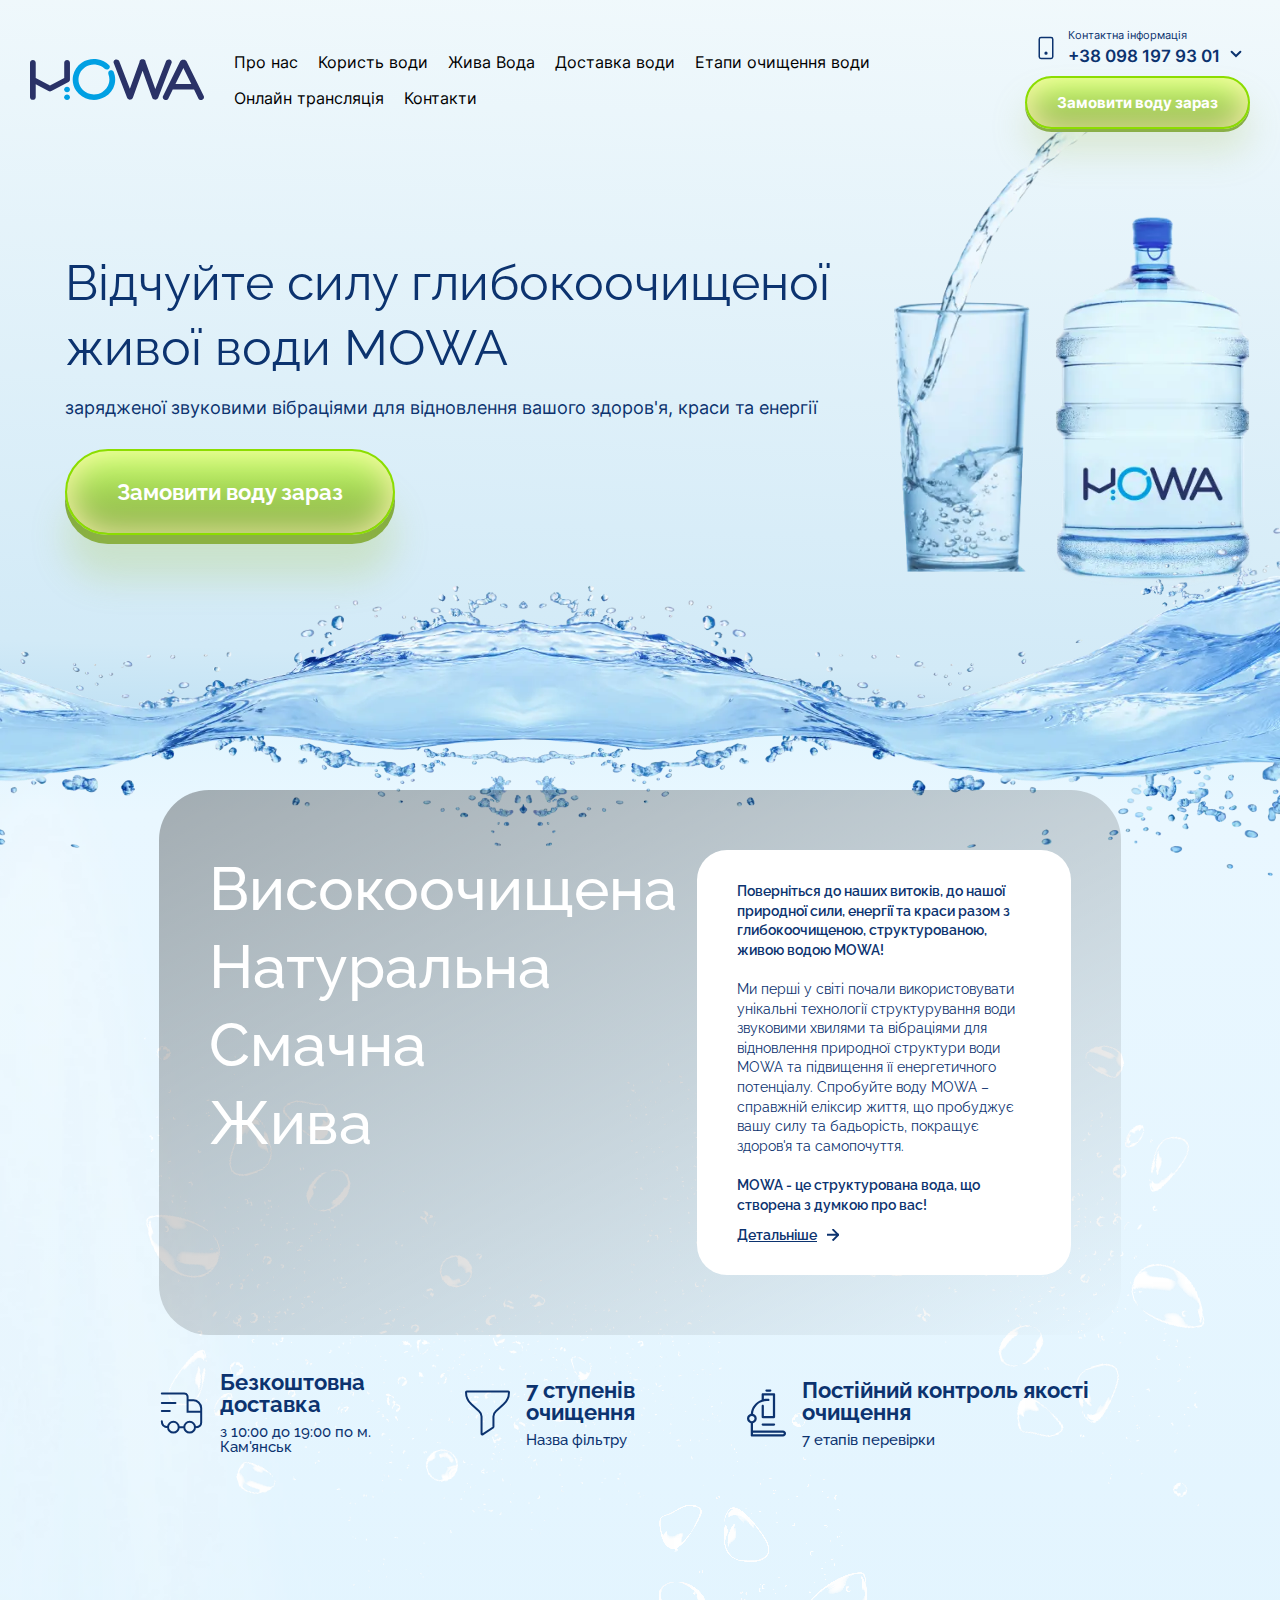
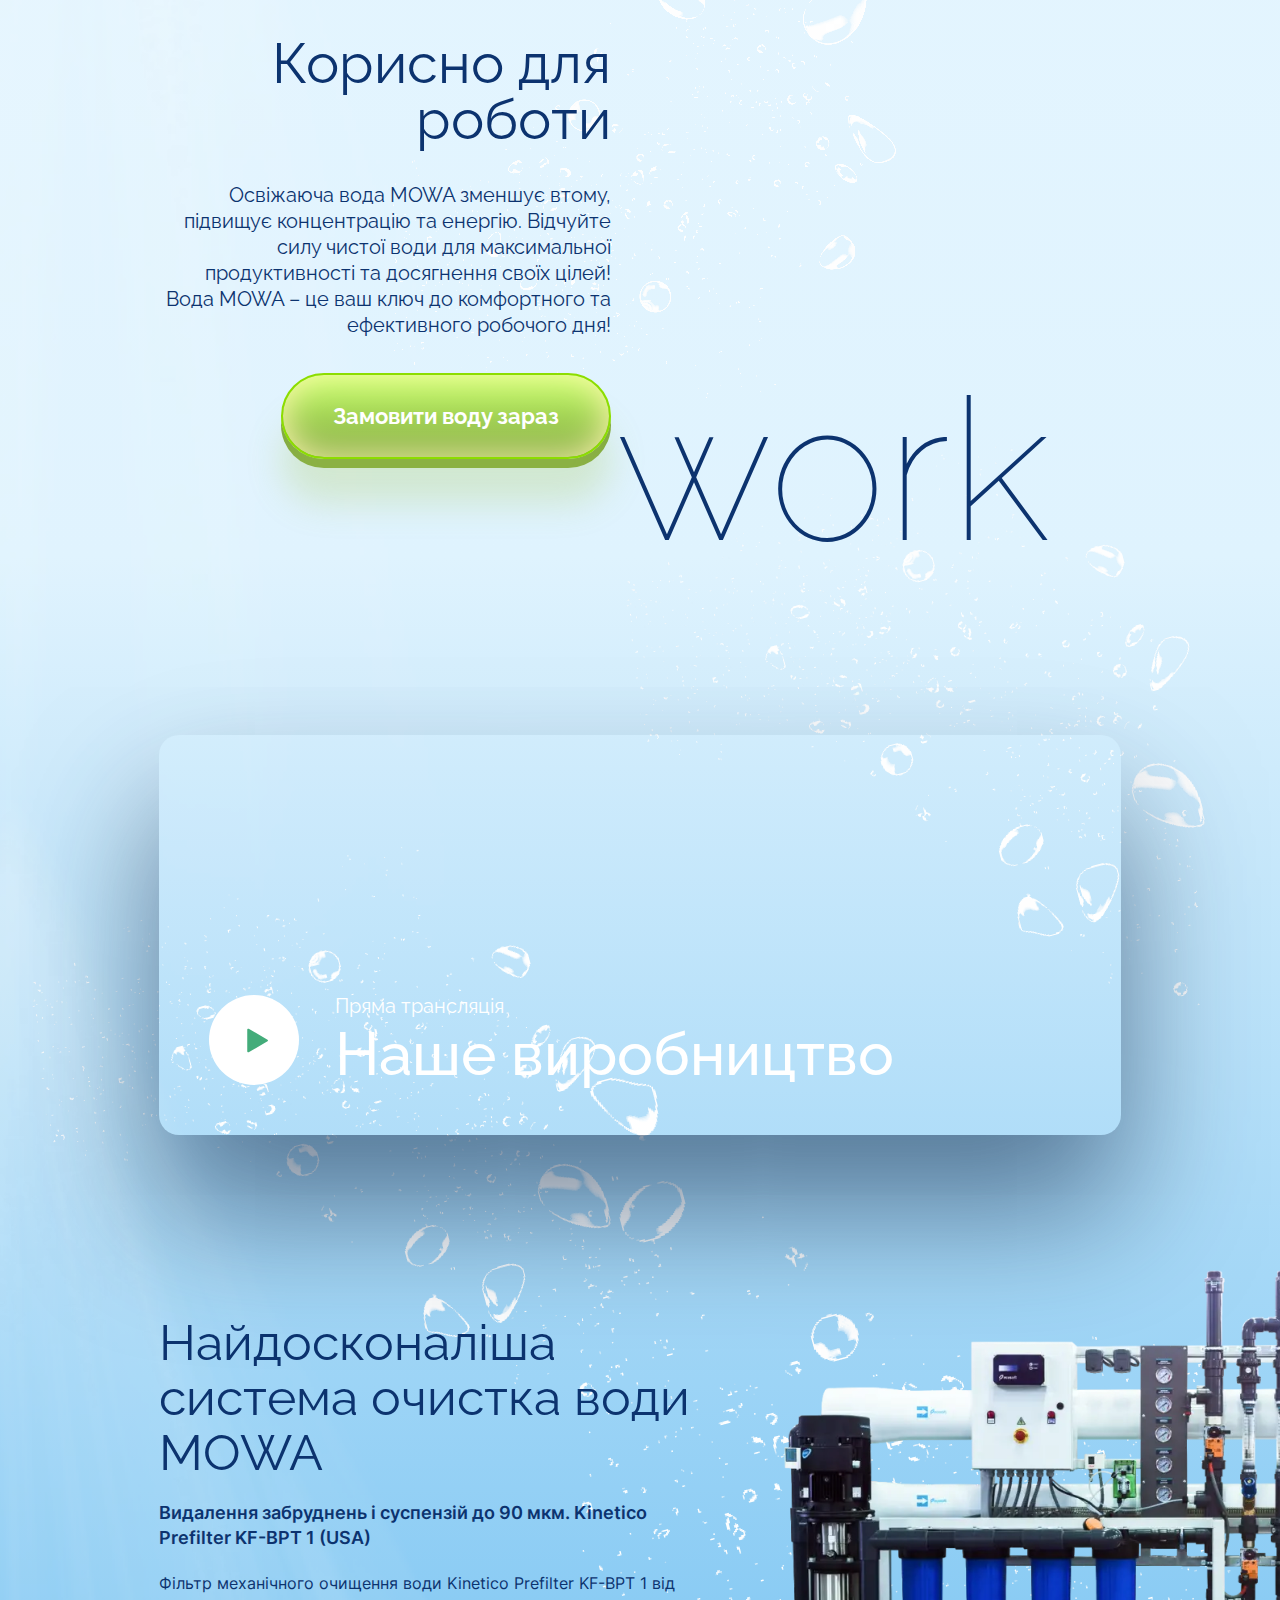
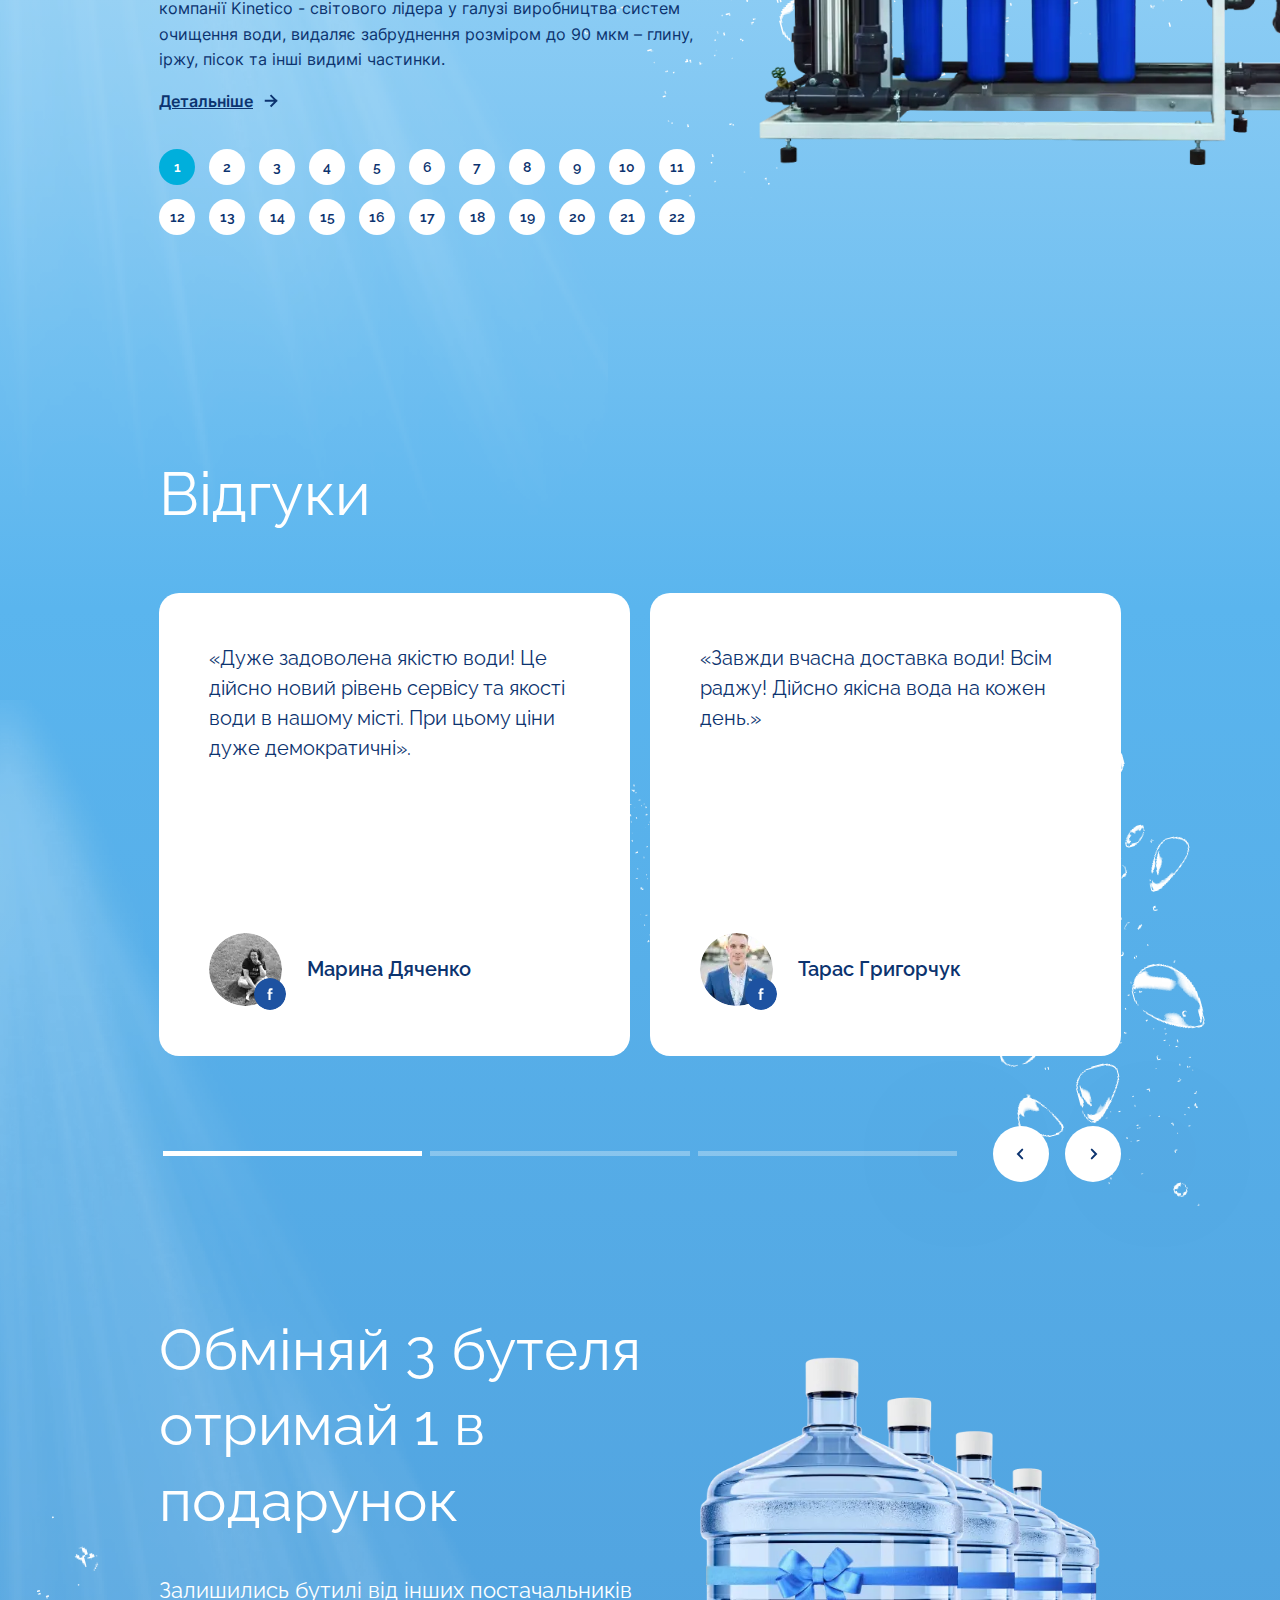
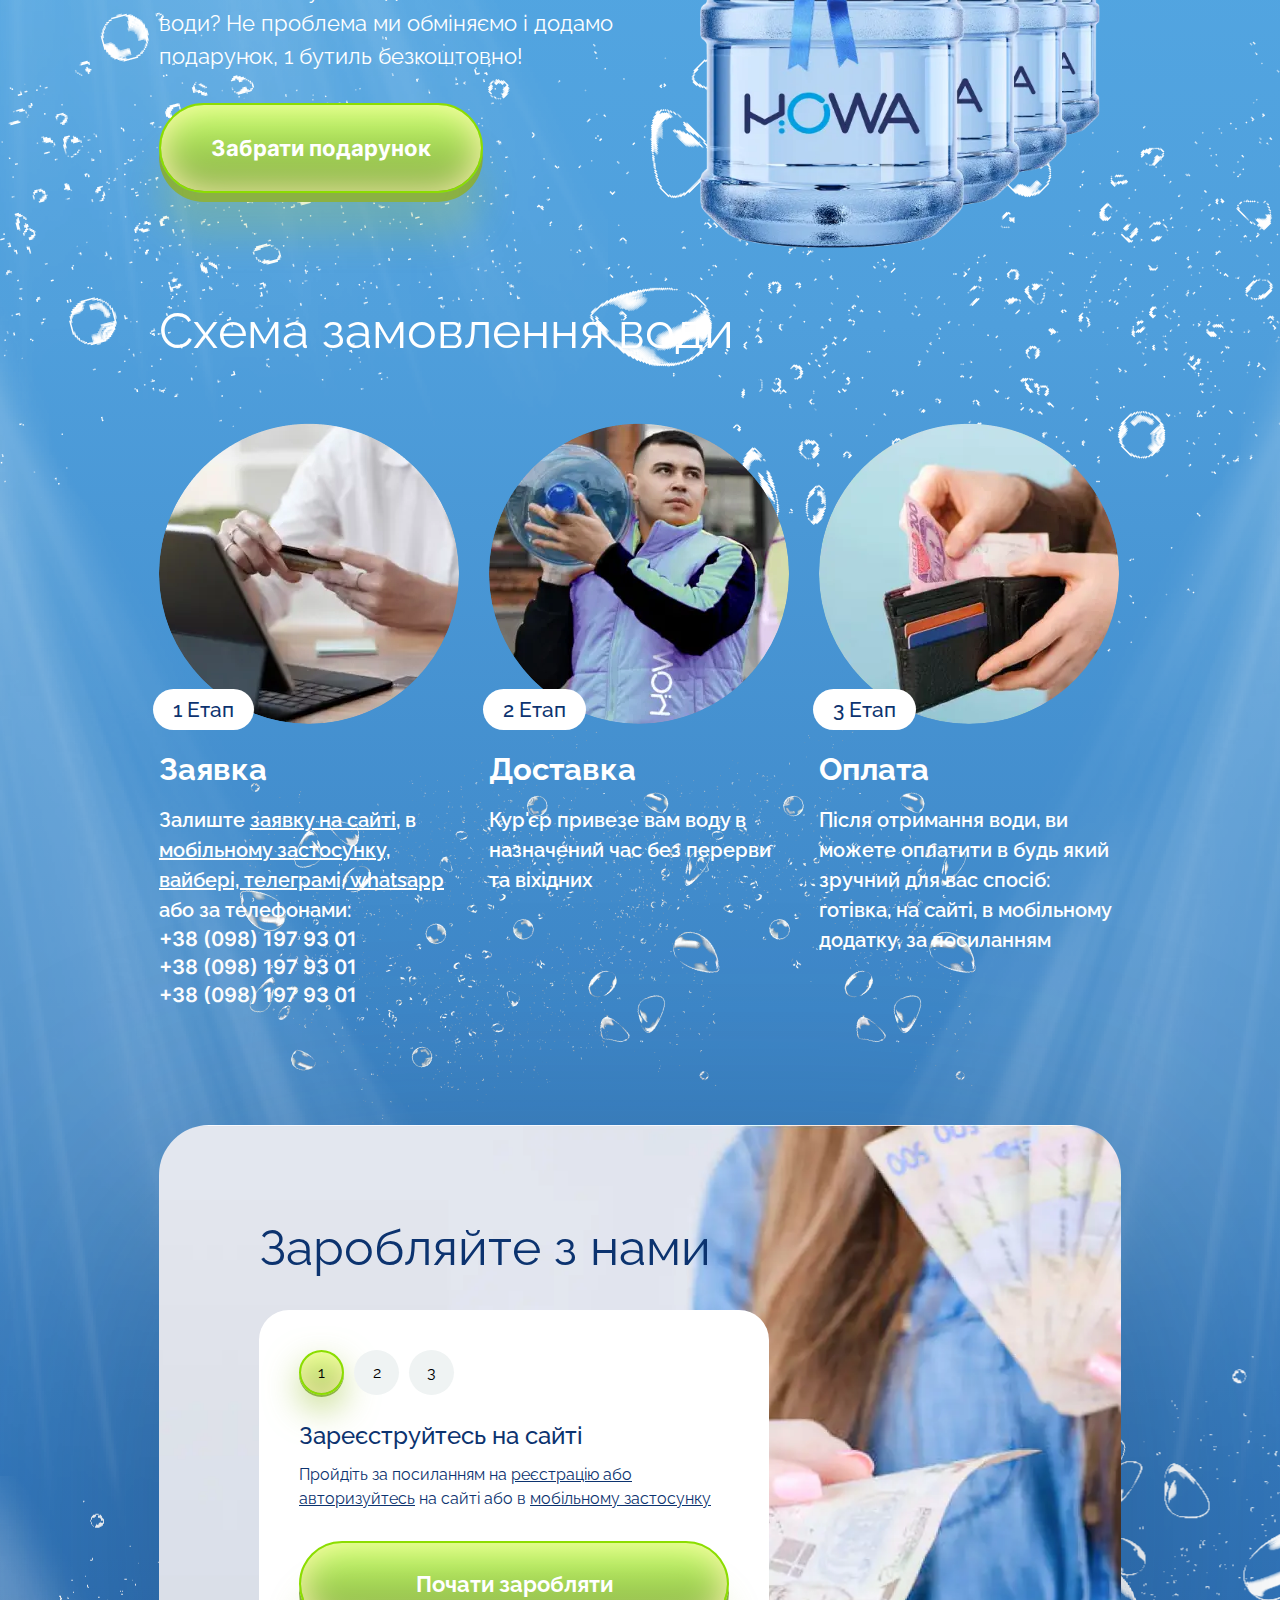
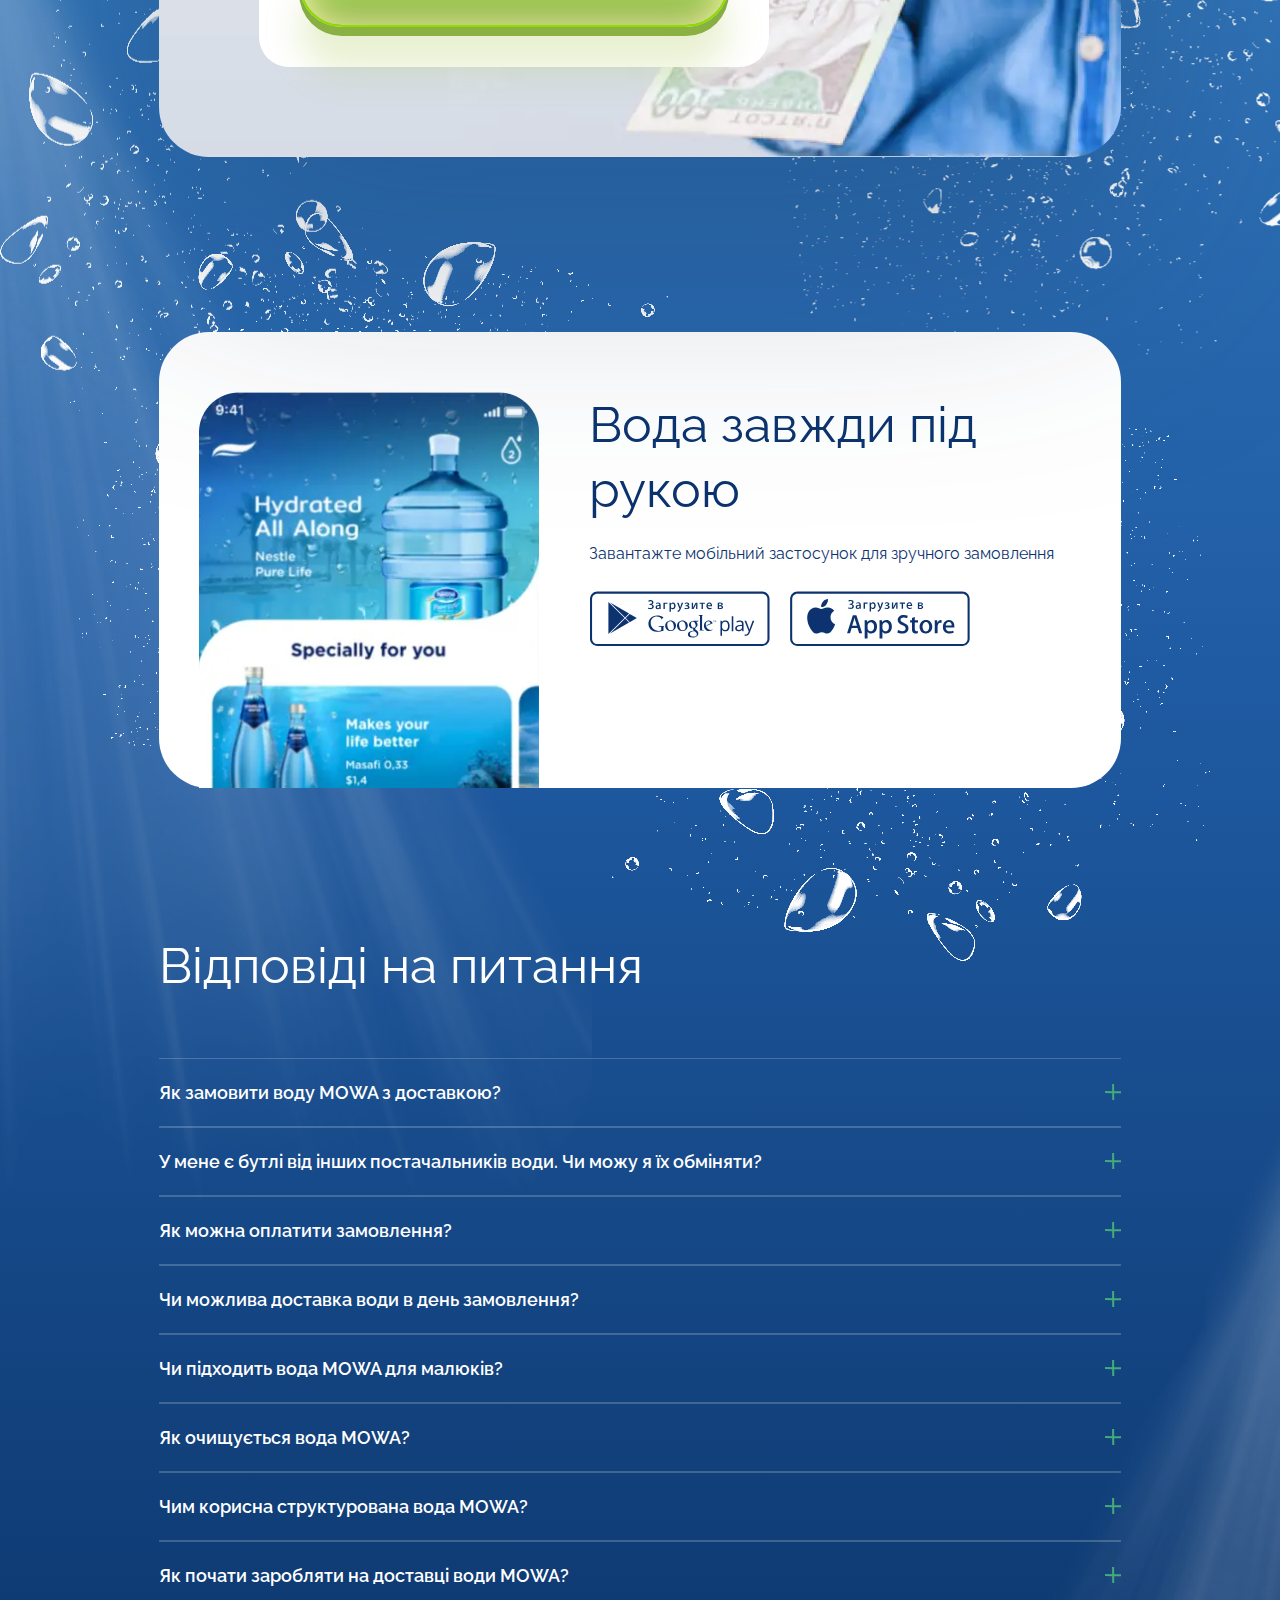
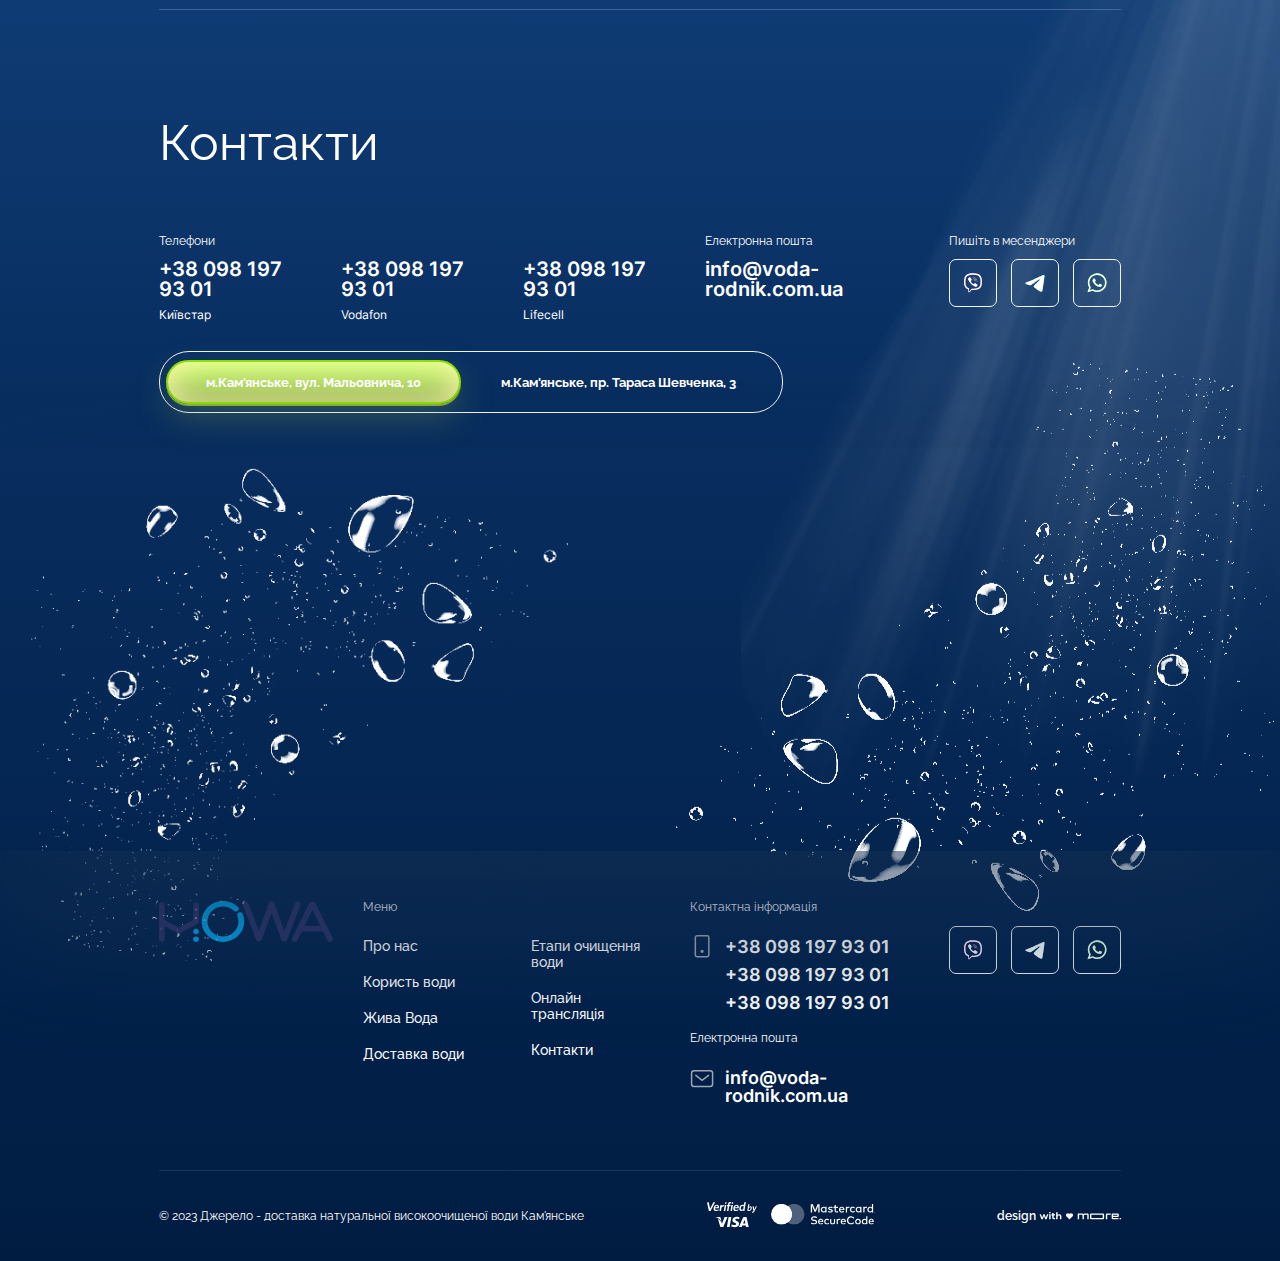
==== commit 1e046caf: "Update index.html" ====
--- a/index.html
+++ b/index.html
@@ -925,144 +925,6 @@
               </div>
             </div>
           </section>
-          <section class="calculator">
-            <div class="calculator__container container">
-              <div class="calculator__body">
-                <div class="calculator__content">
-                  <h2 class="calculator__title">
-                    Замовляйте глибокоочищену структуровану воду MOWA вже зараз!
-                  </h2>
-                  <div class="calculator__text">
-                    <p>
-                      Замовляйте глибокоочищену структуровану воду MOWA вже зараз! Оберіть кількість
-                      бутлів, потрібну дату, зручний час доставки та спосіб оплати. 
-                    </p>
-                  </div>
-                  <div class="calculator__main-text">
-                    <p>
-                      Натисніть на кнопку «Замовити воду зараз» та чекайте дзвінка від нашого
-                      оператора.
-                    </p>
-                  </div>
-                </div>
-                <div class="calculator__item calculator-item">
-                  <div class="calculator-item__chose">
-                    <div class="calculator-item__label">Кількість бутлів:</div>
-                    <div class="calculator-item__row">
-                      <div class="set-rating-block">
-                        <input type="radio" name="amount" value="1" />
-                        <input type="radio" name="amount" value="2" />
-                        <input type="radio" name="amount" value="3" />
-                        <input type="radio" name="amount" value="4" />
-                        <input type="radio" name="amount" value="5" />
-                      </div>
-                    </div>
-                  </div>
-                  <div class="calculator-item__chose">
-                    <div class="calculator-item__label">Кількість бутлів на обмін:</div>
-                    <div class="calculator-item__row">
-                      <div class="set-rating-block">
-                        <input type="radio" name="amount-2" value="1" />
-                        <input type="radio" name="amount-2" value="2" />
-                        <input type="radio" name="amount-2" value="3" />
-                        <input type="radio" name="amount-2" value="4" />
-                        <input type="radio" name="amount-2" value="5" />
-                        <input type="radio" name="amount-2" value="6" />
-                        <input type="radio" name="amount-2" value="7" />
-                        <input type="radio" name="amount-2" value="8" />
-                        <input type="radio" name="amount-2" value="9" />
-                        <input type="radio" name="amount-2" value="10" />
-                        <input type="radio" name="amount-2" value="11" />
-                      </div>
-                    </div>
-                  </div>
-                  <div class="calculator-item__row-2">
-                    <div class="calculator-item__field">
-                      <div class="calculator-item__label">Дата</div>
-                      <div class="calculator-item__dropdown dropdown">
-                        <div class="dropdown__body">
-                          <div class="dropdown__content">
-                            <button type="button" class="dropdown__button input">07/07/2023</button>
-                            <ul class="dropdown__list">
-                              <li class="dropdown__list-item" data-value="1">08/07/2023</li>
-                              <li class="dropdown__list-item" data-value="2">09/07/2023</li>
-                              <li class="dropdown__list-item" data-value="3">10/07/2023</li>
-                            </ul>
-                            <input
-                              type="text"
-                              name="select-category"
-                              value=""
-                              class="dropdown__input-hidden"
-                            />
-                          </div>
-                        </div>
-                      </div>
-                    </div>
-                    <div class="calculator-item__field">
-                      <div class="calculator-item__label">Час</div>
-                      <div class="calculator-item__switcher calculator-item-switcher">
-                        <button type="button" class="calculator-item-switcher__button">
-                          <span>з 9:00 до 15:00</span>
-                        </button>
-                        <button type="button" class="calculator-item-switcher__button">
-                          <span>з 15:00 до 20:00</span>
-                        </button>
-                      </div>
-                    </div>
-                  </div>
-                  <div class="calculator-item__field">
-                    <div class="calculator-item__label">Спосіб оплати</div>
-                    <div class="calculator-item__dropdown dropdown">
-                      <div class="dropdown__body">
-                        <div class="dropdown__content">
-                          <button type="button" class="dropdown__button input">
-                            Картою на сайті
-                          </button>
-                          <ul class="dropdown__list">
-                            <li class="dropdown__list-item" data-value="1">Картою на сайті</li>
-                            <li class="dropdown__list-item" data-value="2">Картою на сайті</li>
-                            <li class="dropdown__list-item" data-value="3">Картою на сайті</li>
-                          </ul>
-                          <input
-                            type="text"
-                            name="select-category"
-                            value=""
-                            class="dropdown__input-hidden"
-                          />
-                        </div>
-                      </div>
-                    </div>
-                  </div>
-                  <div class="calculator-item__bottom calculator-item-bottom">
-                    <div class="calculator-item-bottom__row">
-                      <div class="calculator-item-bottom__label">Вартість</div>
-                      <div class="calculator-item-bottom__price">285грн.</div>
-                    </div>
-                    <div class="calculator-item-bottom__row">
-                      <div class="calculator-item-bottom__label">Знижка при онлайн замовленні</div>
-                      <div class="calculator-item-bottom__price">30грн.</div>
-                    </div>
-                    <div class="calculator-item-bottom__row">
-                      <div class="calculator-item-bottom__label">Сумма</div>
-                      <div class="calculator-item-bottom__price">255грн.</div>
-                    </div>
-                  </div>
-                  <a href="#" class="calculator-item__submit-button intro__button">
-                    Замовити воду зараз
-                  </a>
-                  <div class="calculator-item__icons">
-                    <img src="img/icons/payments-method.svg" alt="payments-method" />
-                  </div>
-                </div>
-              </div>
-              <div class="calculator__image">
-                <picture
-                  ><source srcset="img/bootles-2.webp" type="image/webp" />
-                  <img src="img/bootles-2.png" alt="bootles"
-                /></picture>
-              </div>
-            </div>
-          </section>
           <section class="registration">
             <div class="registration__container container">
               <div class="registration__body">
--- a/css/style.css
+++ b/css/style.css
@@ -3707,7 +3707,6 @@
     display: -ms-flexbox;
     display: flex;
     -webkit-box-orient: vertical;
-    -webkit-box-direction: normal;
         -ms-flex-direction: column;
             flex-direction: column;
     -webkit-box-align: center;
@@ -3768,4 +3767,4 @@
 
 .webp .set-rating-block input:checked, .webp .set-rating-block input:focus{ background: url(../img/calculator/bootle.webp) no-repeat center center/contain; }
 
-.webp .set-rating-block input:checked ~ input, .webp .set-rating-block input:focus ~ input{ background-image: url(../img/calculator/empty.webp); }+.webp .set-rating-block input:checked ~ input, .webp .set-rating-block input:focus ~ input{ background-image: url(../img/calculator/empty.webp); }
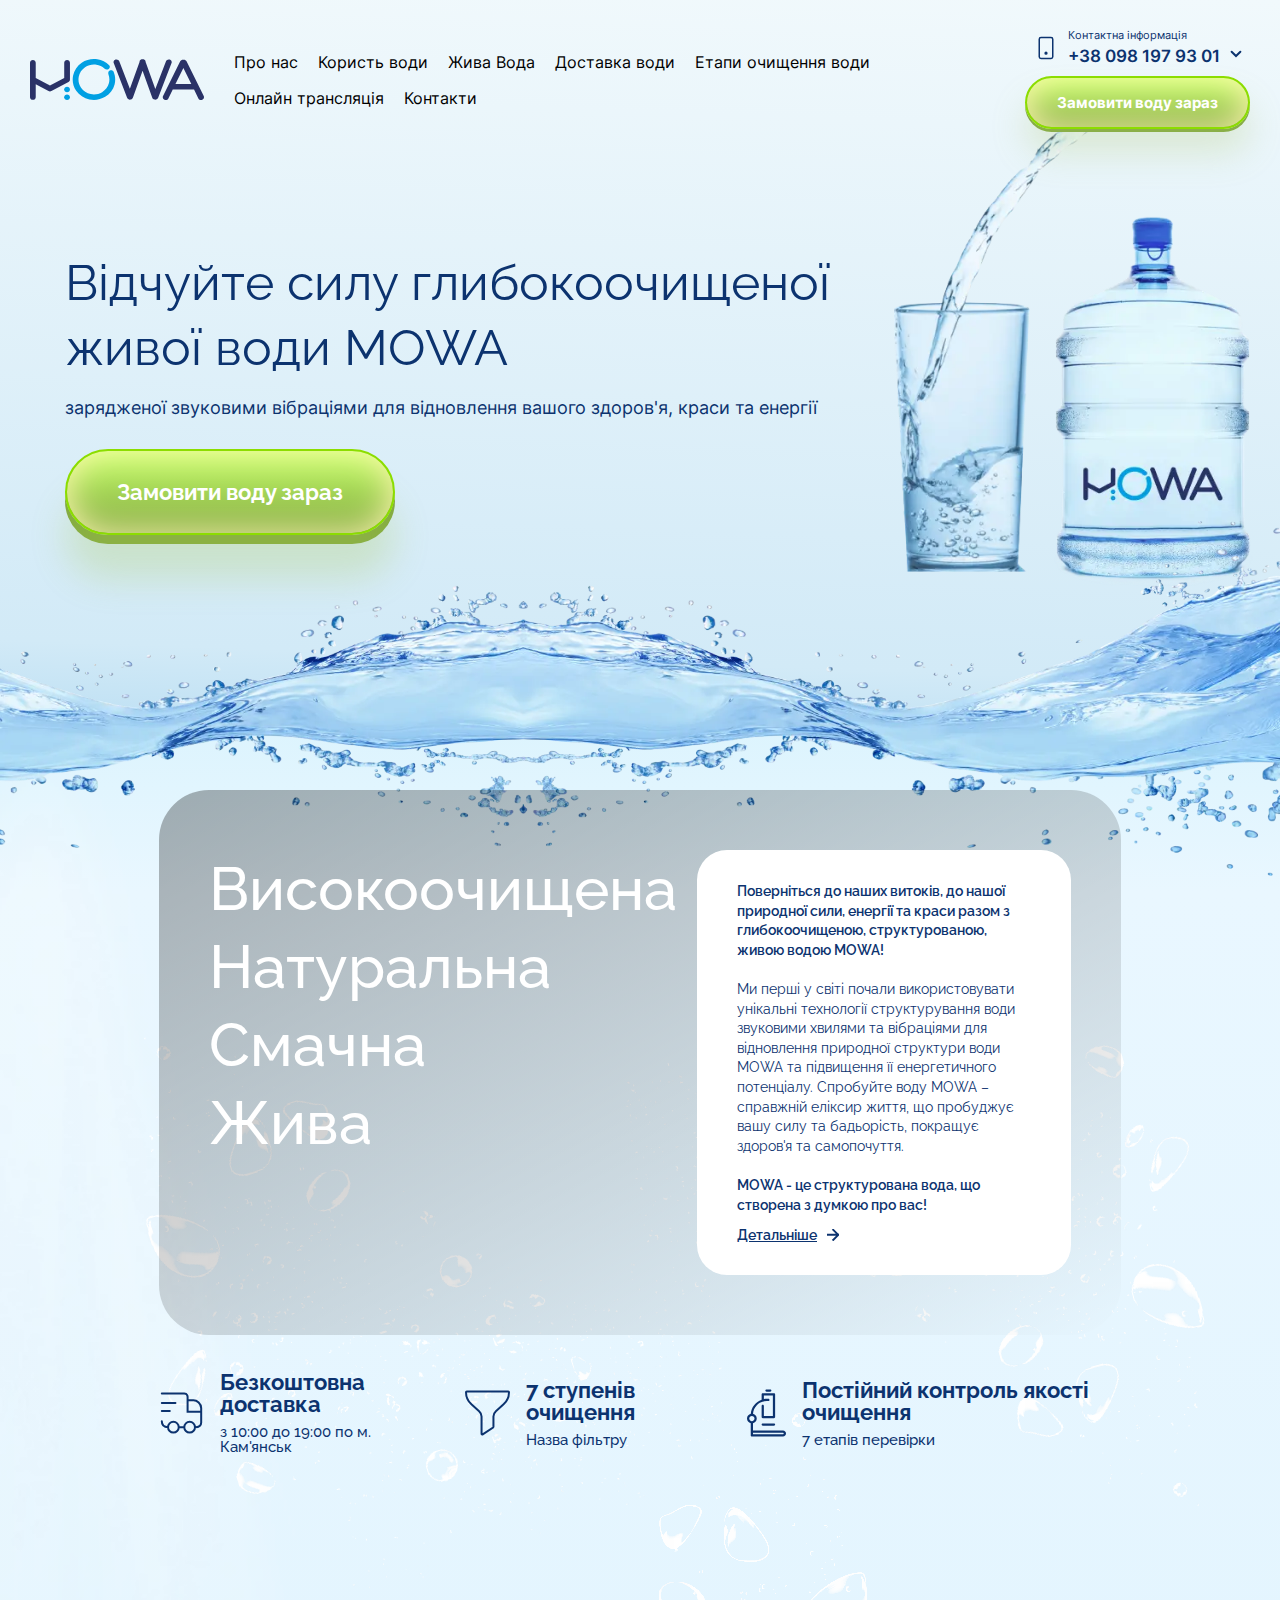
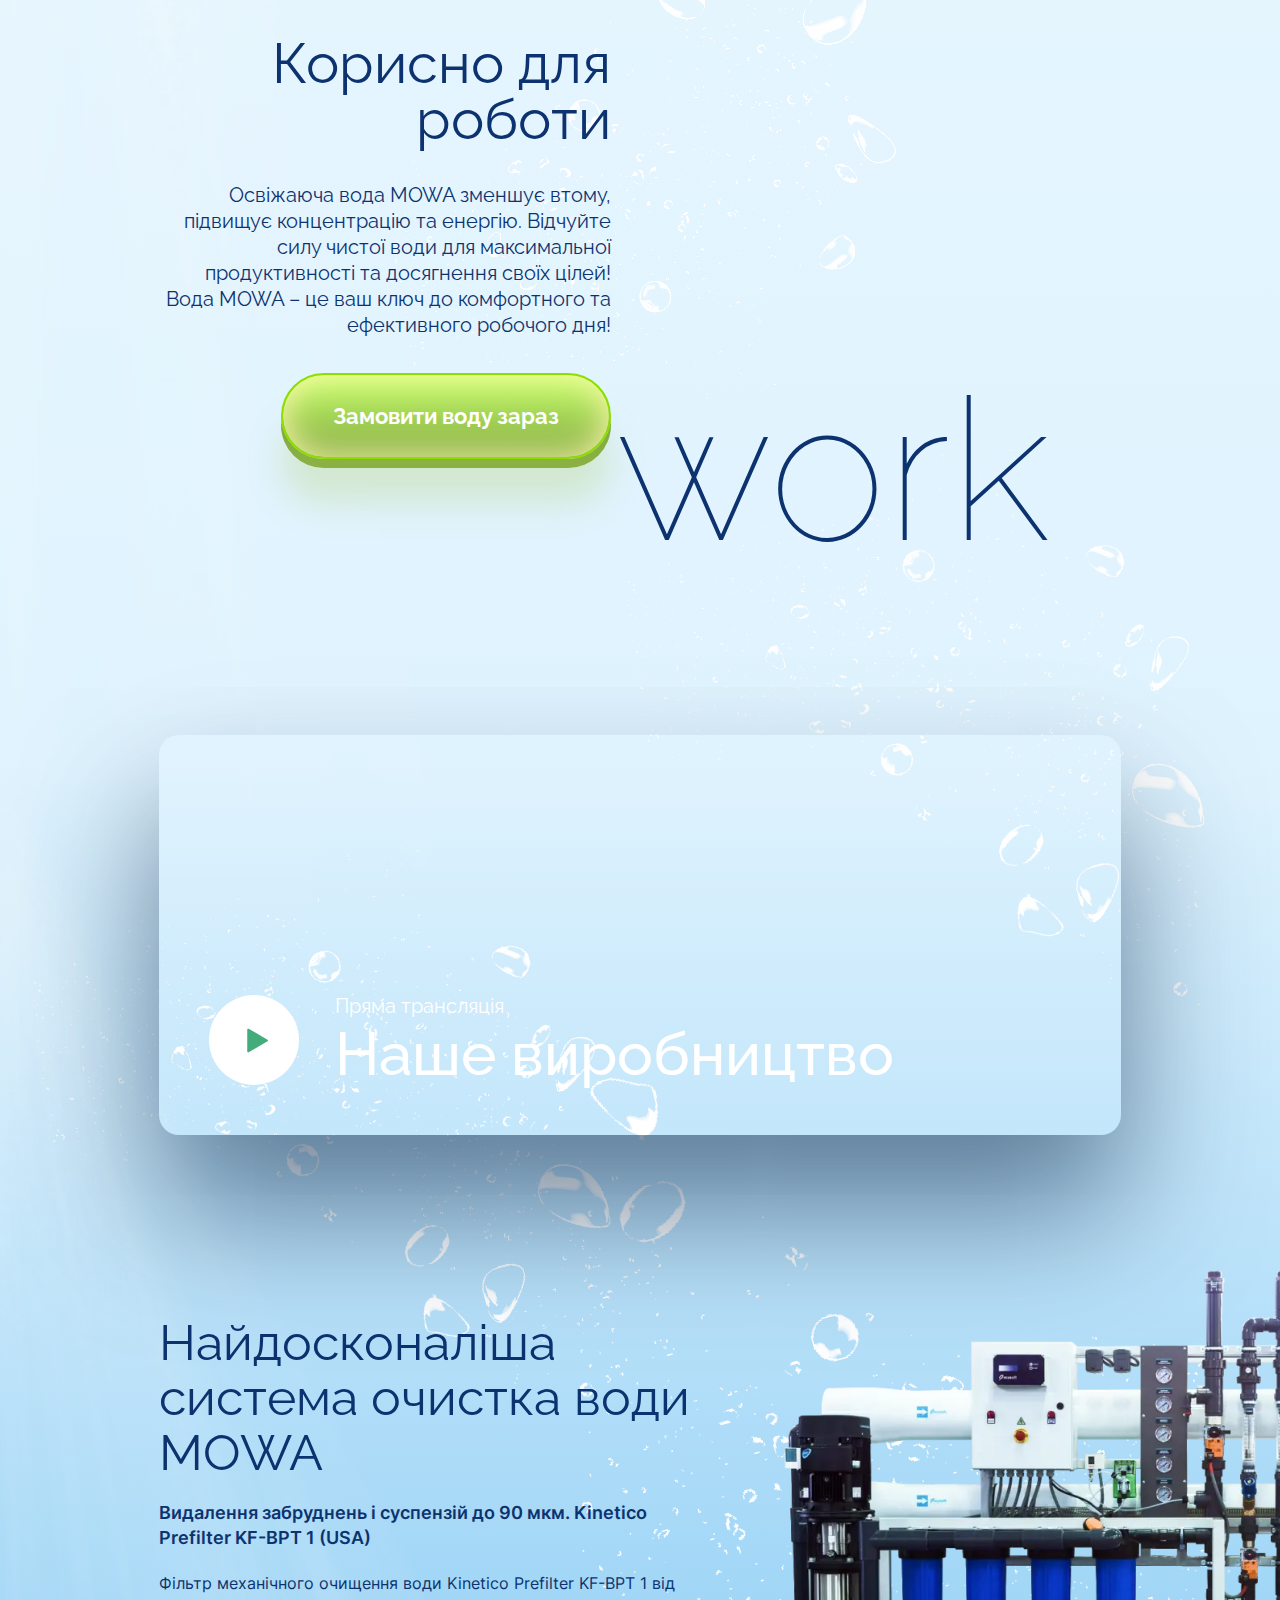
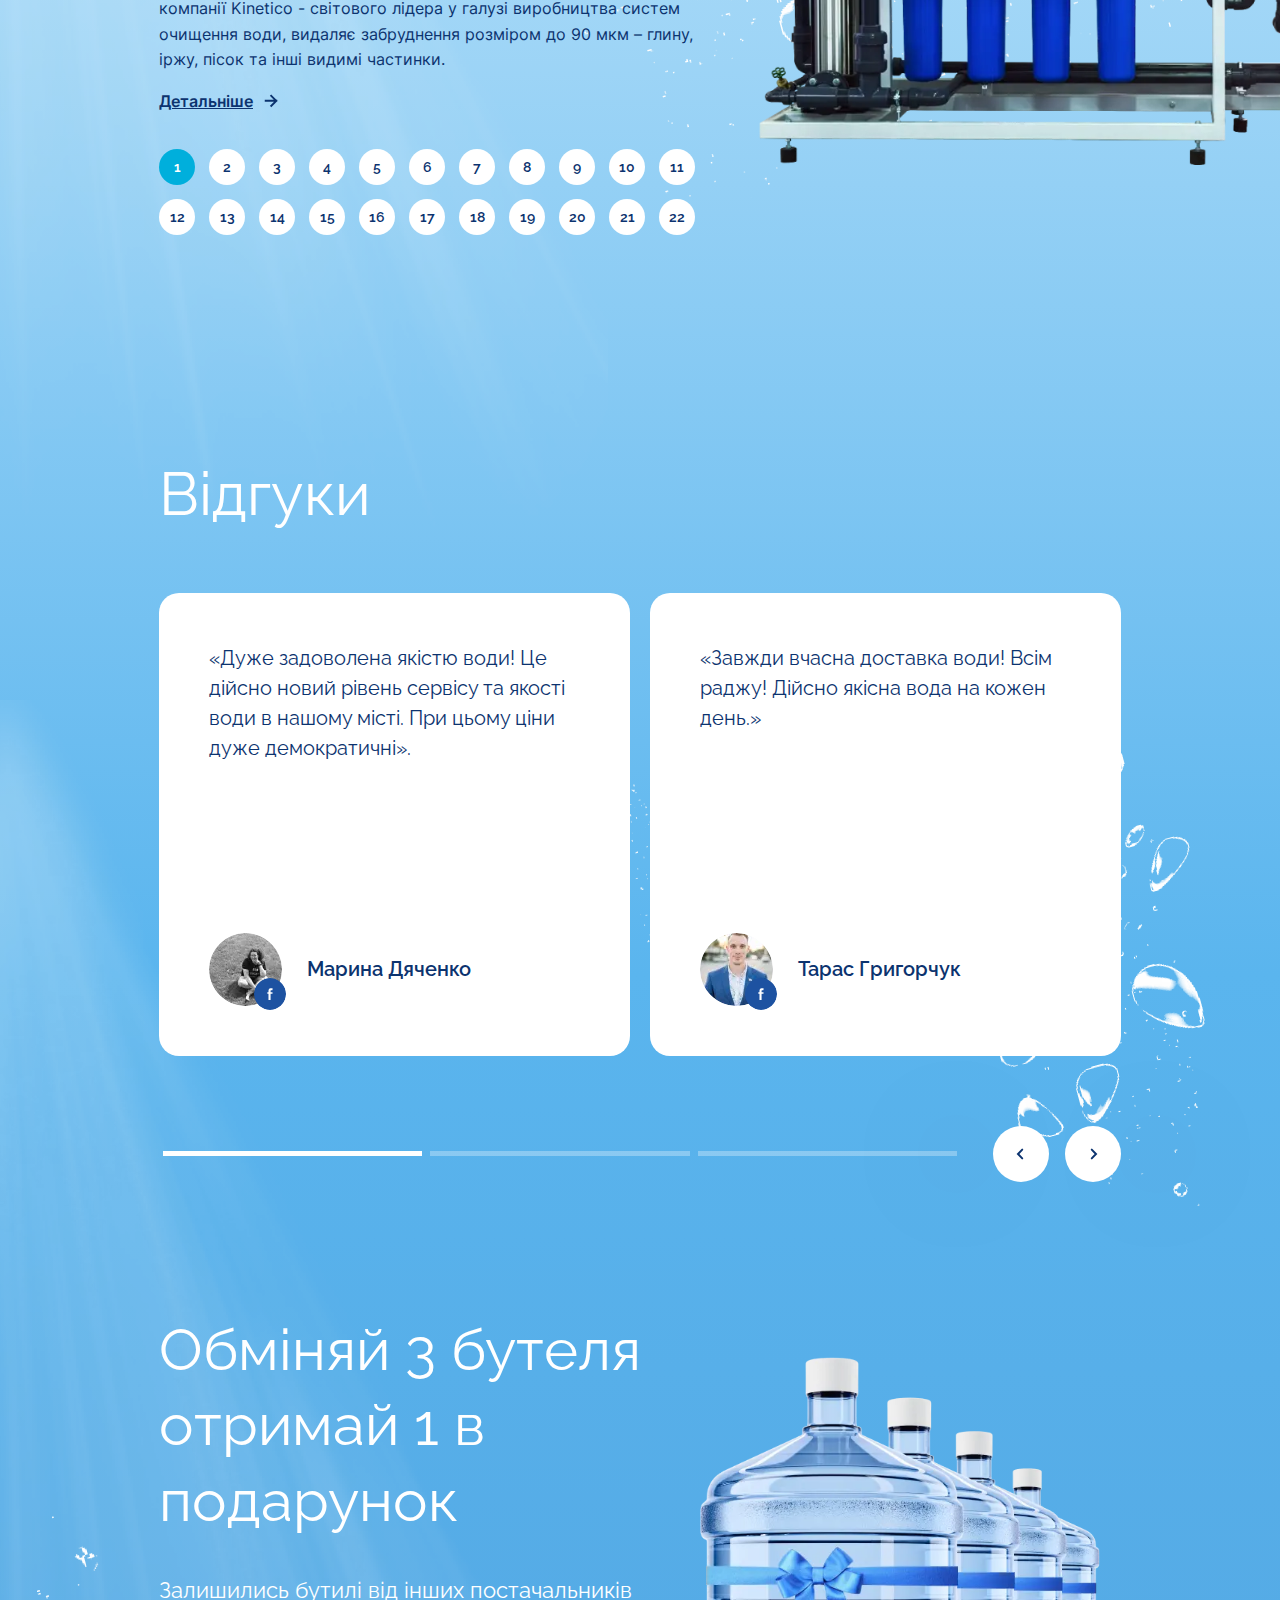
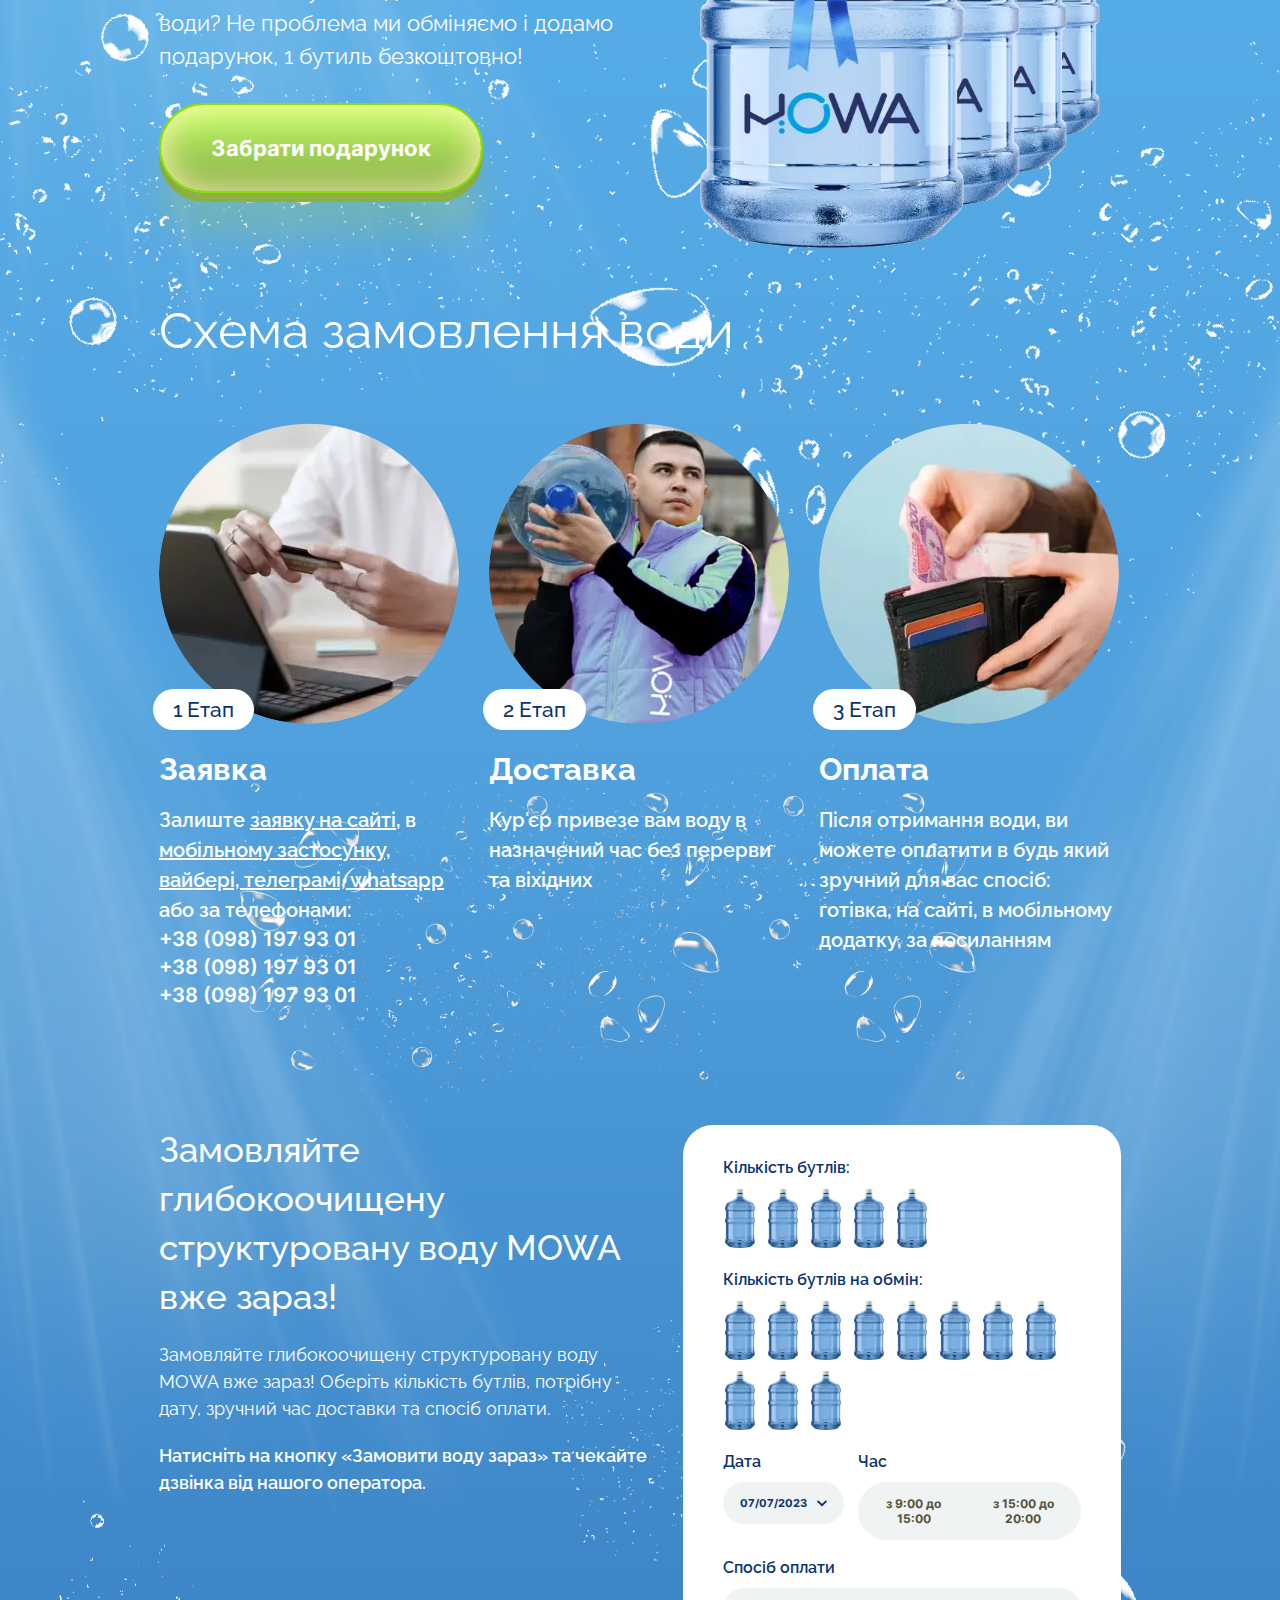
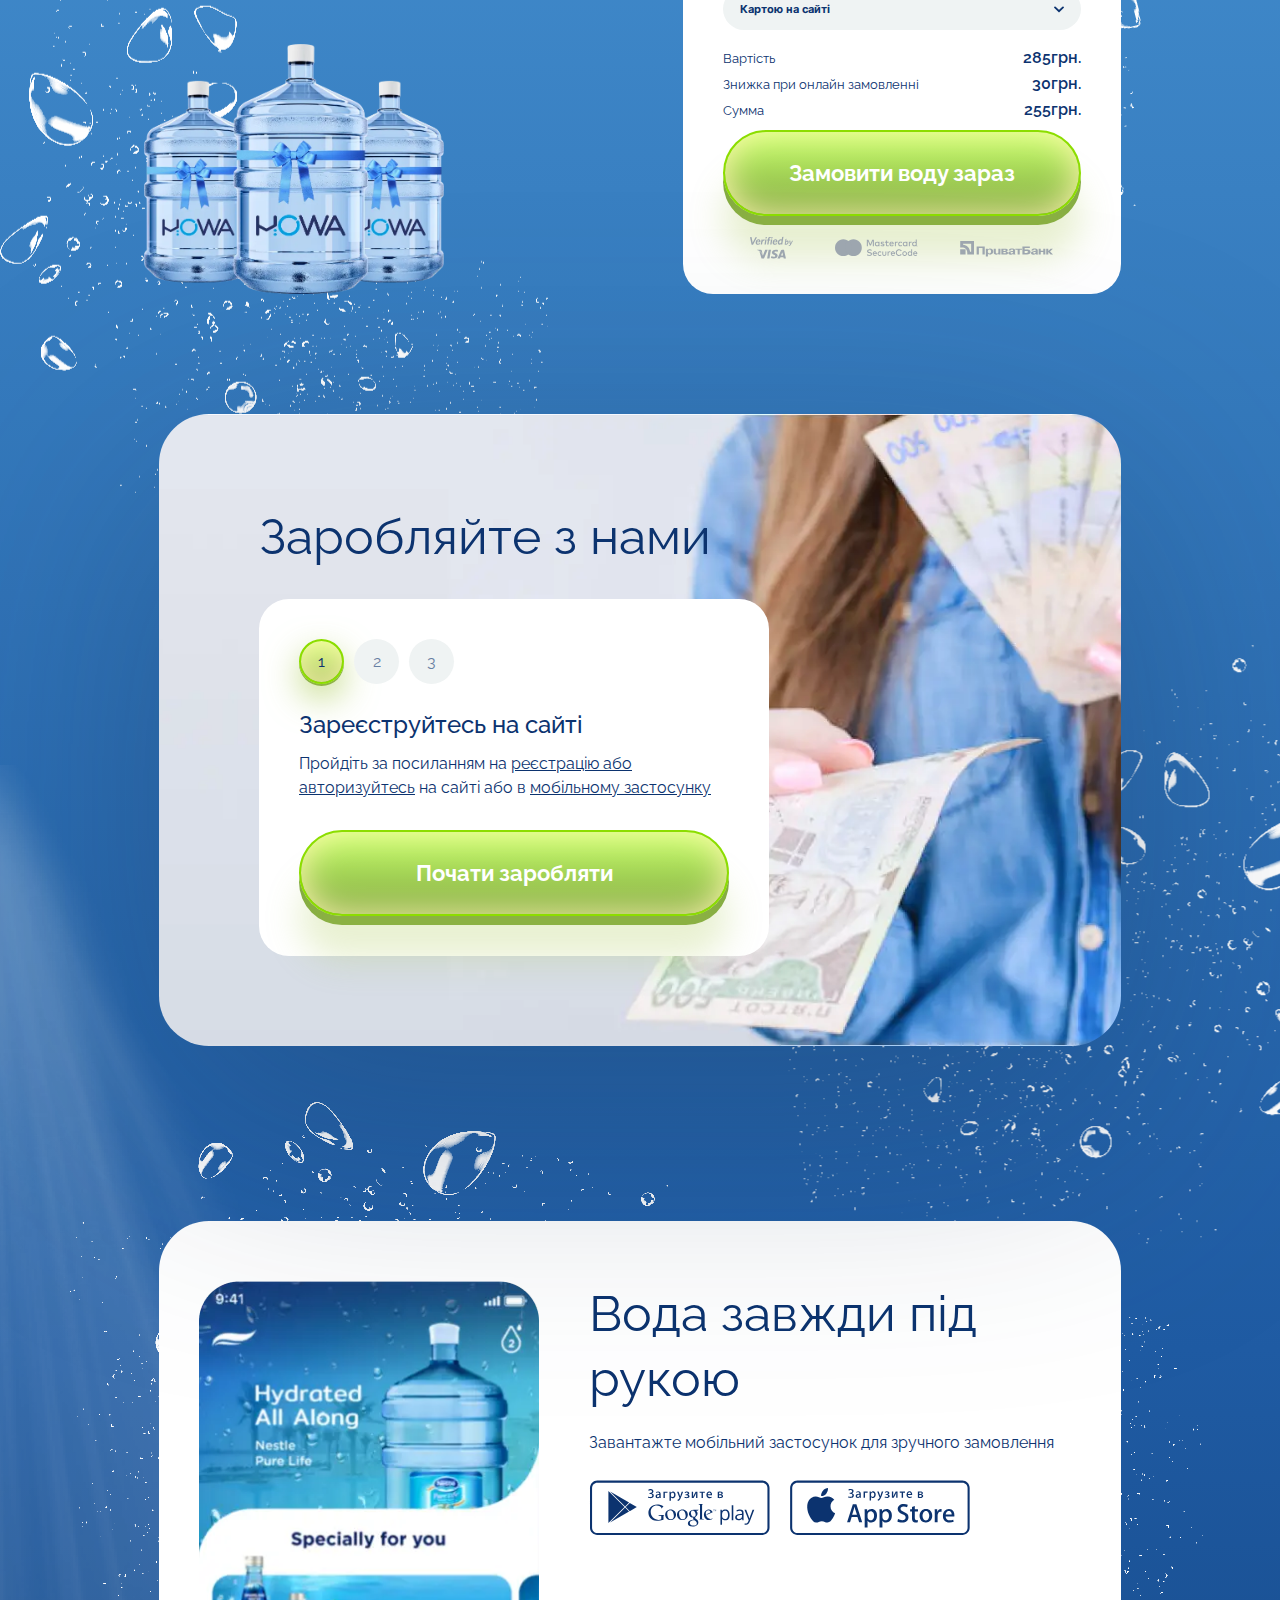
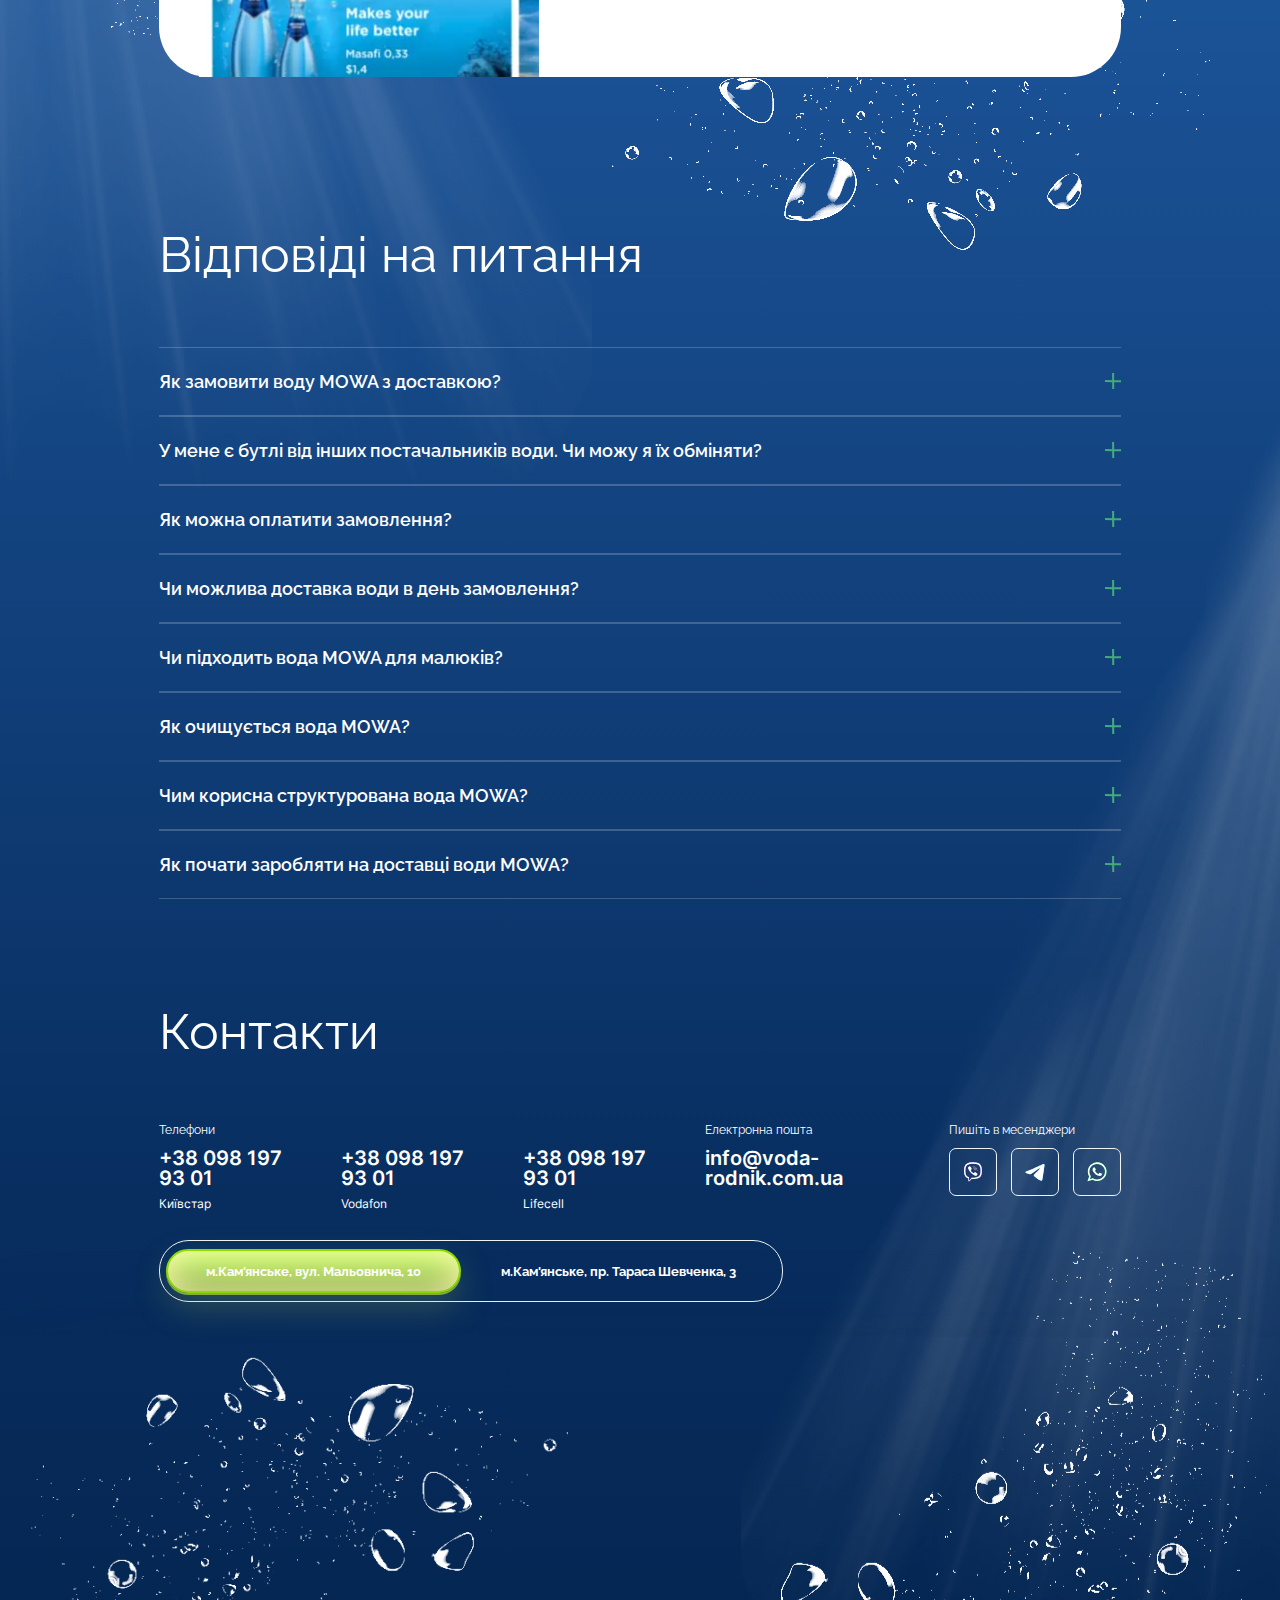
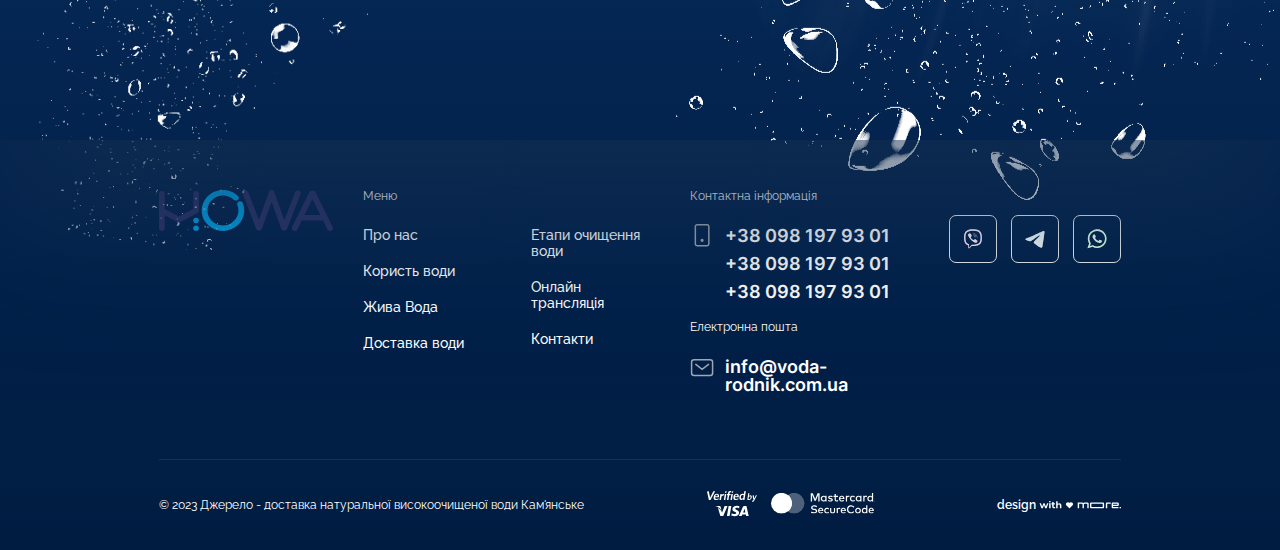
==== commit cfb230a0: "s" ====
--- a/index.html
+++ b/index.html
@@ -1,1611 +1,1665 @@
 <!DOCTYPE html>
 <html lang="en">
-  <!DOCTYPE html>
-  <html lang="ru">
-    <head>
-      <meta charset="utf-8" />
-      <meta http-equiv="X-UA-Compatible" content="IE=edge" />
-      <meta name="viewport" content="width=device-width, initial-scale=1.0" />
-      <title>Название</title>
-      <meta name="description" content="Описание" />
-      <meta name="keywords" content="Ключевики" />
-      <meta name="author" content="Автор" />
-      <meta name="image" content="img/logo.png" />
-      <meta property="og:type" content="website" />
-      <meta property="og:title" content="Название" />
-      <meta property="og:description" content="Описание" />
-      <meta property="og:image" content="img/logo.png" />
-      <meta property="og:url" content="https://example.com" />
-      <link rel="apple-touch-icon" sizes="57x57" href="img/apple-icon-57x57.png" />
-      <link rel="apple-touch-icon" sizes="60x60" href="img/apple-icon-60x60.png" />
-      <link rel="apple-touch-icon" sizes="72x72" href="img/apple-icon-72x72.png" />
-      <link rel="apple-touch-icon" sizes="76x76" href="img/apple-icon-76x76.png" />
-      <link rel="apple-touch-icon" sizes="114x114" href="img/apple-icon-114x114.png" />
-      <link rel="apple-touch-icon" sizes="120x120" href="img/apple-icon-120x120.png" />
-      <link rel="apple-touch-icon" sizes="144x144" href="img/apple-icon-144x144.png" />
-      <link rel="apple-touch-icon" sizes="152x152" href="img/apple-icon-152x152.png" />
-      <link rel="apple-touch-icon" sizes="180x180" href="img/apple-icon-180x180.png" />
-      <link rel="icon" type="image/png" sizes="192x192" href="img/android-icon-192x192.png" />
-      <link rel="icon" type="image/png" sizes="32x32" href="img/favicon-32x32.png" />
-      <link rel="icon" type="image/png" sizes="96x96" href="img/favicon-96x96.png" />
-      <link rel="icon" type="image/png" sizes="16x16" href="img/favicon-16x16.png" />
-      <link rel="manifest" href="img/manifest.json" />
-      <meta name="msapplication-TileImage" content="img/ms-icon-144x144.png" />
-      <meta name="msapplication-TileColor" content="#ffffff" />
-      <meta name="theme-color" content="#ffffff" />
-      <meta name="apple-mobile-web-app-title" content="Название" />
-      <meta name="apple-mobile-web-app-capable" content="yes" />
-      <meta name="format-detection" content="telephone=no" />
-      <meta name="format-detection" content="address=no" />
-      <link
-        rel="stylesheet"
-        href="https://cdn.jsdelivr.net/npm/swiper@8/swiper-bundle.min.css?_v=20230708163538"
-      />
-      <link rel="stylesheet" href="css/style.css" />
-    </head>
-
-    <body>
-      <div class="wrapper">
+
+<!DOCTYPE html>
+<html lang="ru">
+<head>
+    <meta charset="utf-8">
+    <meta http-equiv="X-UA-Compatible" content="IE=edge">
+    <meta name="viewport" content="width=device-width, initial-scale=1.0">
+    <title>Название</title>
+    <meta name="description" content="Описание">
+    <meta name="keywords" content="Ключевики">
+    <meta name="author" content="Автор">
+    <meta name="image" content="img/logo.png">
+    <meta property="og:type" content="website">
+    <meta property="og:title" content="Название">
+    <meta property="og:description" content="Описание">
+    <meta property="og:image" content="img/logo.png">
+    <meta property="og:url" content="https://example.com">
+    <link rel="apple-touch-icon" sizes="57x57" href="img/apple-icon-57x57.png">
+    <link rel="apple-touch-icon" sizes="60x60" href="img/apple-icon-60x60.png">
+    <link rel="apple-touch-icon" sizes="72x72" href="img/apple-icon-72x72.png">
+    <link rel="apple-touch-icon" sizes="76x76" href="img/apple-icon-76x76.png">
+    <link rel="apple-touch-icon" sizes="114x114" href="img/apple-icon-114x114.png">
+    <link rel="apple-touch-icon" sizes="120x120" href="img/apple-icon-120x120.png">
+    <link rel="apple-touch-icon" sizes="144x144" href="img/apple-icon-144x144.png">
+    <link rel="apple-touch-icon" sizes="152x152" href="img/apple-icon-152x152.png">
+    <link rel="apple-touch-icon" sizes="180x180" href="img/apple-icon-180x180.png">
+    <link rel="icon" type="image/png" sizes="192x192" href="img/android-icon-192x192.png">
+    <link rel="icon" type="image/png" sizes="32x32" href="img/favicon-32x32.png">
+    <link rel="icon" type="image/png" sizes="96x96" href="img/favicon-96x96.png">
+    <link rel="icon" type="image/png" sizes="16x16" href="img/favicon-16x16.png">
+    <link rel="manifest" href="img/manifest.json">
+    <meta name="msapplication-TileImage" content="img/ms-icon-144x144.png">
+    <meta name="msapplication-TileColor" content="#ffffff">
+    <meta name="theme-color" content="#ffffff">
+    <meta name="apple-mobile-web-app-title" content="Название">
+    <meta name="apple-mobile-web-app-capable" content="yes">
+    <meta name="format-detection" content="telephone=no">
+    <meta name="format-detection" content="address=no">
+    <link rel="stylesheet" href="https://cdn.jsdelivr.net/npm/swiper@8/swiper-bundle.min.css?_v=20230708220928" />
+    <link rel="stylesheet" href="css/style.min.css?_v=20230708220928">
+</head>
+
+<body>
+    <div class="wrapper">
         <header class="header">
-          <div class="header__container">
-            <div class="header__body">
-              <a href="#" class="header__logo">
-                <img src="img/logo.svg" alt="" />
-              </a>
-              <nav id="menuBody" class="header__menu menu">
+    <div class="header__container">
+        <div class="header__body">
+            <a href="#" class="header__logo">
+                <img src="img/logo.svg" alt="">
+            </a>
+            <nav id="menuBody" class="header__menu menu">
                 <ul class="menu__list">
-                  <li>
-                    <a href="#" class="menu__link"> Про нас </a>
-                  </li>
-                  <li>
-                    <a href="#" class="menu__link"> Користь води </a>
-                  </li>
-                  <li>
-                    <a href="#" class="menu__link _new"> Жива Вода </a>
-                  </li>
-                  <li>
-                    <a href="#" class="menu__link"> Доставка води </a>
-                  </li>
-                  <li>
-                    <a href="#" class="menu__link"> Етапи очищення води </a>
-                  </li>
-                  <li>
-                    <a href="#" class="menu__link"> Онлайн трансляція </a>
-                  </li>
-
-                  <li>
-                    <a href="#" class="menu__link"> Контакти </a>
-                  </li>
+                    <li>
+                        <a href="#" class="menu__link">
+                            Про нас
+                        </a>
+                    </li>
+                    <li>
+                        <a href="#" class="menu__link">
+                            Користь води
+                        </a>
+                    </li>
+                    <li>
+                        <a href="#" class="menu__link _new">
+                            Жива Вода
+                        </a>
+                    </li>
+                    <li>
+                        <a href="#" class="menu__link">
+                            Доставка води
+                        </a>
+                    </li>
+                    <li>
+                        <a href="#" class="menu__link">
+                            Етапи очищення води
+                        </a>
+                    </li>
+                    <li>
+                        <a href="#" data-goto=".broadcast" class="menu__link">
+                            Онлайн трансляція
+                        </a>
+                    </li>
+
+                    <li>
+                        <a href="#" data-goto=".contacts" class="menu__link">
+                            Контакти
+                        </a>
+                    </li>
                 </ul>
-              </nav>
-              <div class="header__right">
+            </nav>
+            <div class="header__right">
                 <div class="header__items header-items">
-                  <div class="header-items__icon">
-                    <img src="img/icons/phone.svg" alt="" />
-                  </div>
-                  <div class="header-items__content">
-                    <div class="header-items__label">Контактна інформація</div>
-                    <div class="header-items__dropdown header-items-dropdown">
-                      <button type="button" class="header-items-dropdown__content">
-                        <div class="header-items__link">+38 098 197 93 01</div>
-                        <span class="header-items__arrow">
-                          <img src="img/icons/arrow.svg" alt="" />
-                        </span>
-                      </button>
-                      <ul class="header-items-dropdown__list">
+                    <div class="header-items__icon">
+                        <img src="img/icons/phone.svg" alt="">
+                    </div>
+                    <div class="header-items__content">
+                        <div class="header-items__label">
+                            Контактна інформація
+                        </div>
+                        <div class="header-items__dropdown header-items-dropdown">
+                            <button type="button" class="header-items-dropdown__content">
+                                <div class="header-items__link">+38 098 197 93 01</div>
+                                <span class="header-items__arrow">
+                                    <img src="img/icons/arrow.svg" alt="">
+                                </span>
+                            </button>
+                            <ul class="header-items-dropdown__list">
+                                <li>
+                                    <a href="tel:+38 098 197 93 01" class="header-items-dropdown__link">+38 098 197 93 01</a>
+                                </li>
+                                <li>
+                                    <a href="tel:+38 098 197 93 01" class="header-items-dropdown__link">+38 098 197 93 01</a>
+                                </li>
+                            </ul>
+                        </div>
+                    </div>
+                </div>
+                <a href="#" class="header__button button">
+                    Замовити воду зараз
+                </a>
+                <button id="menuIcon" type="button" class="header__menu-icon">
+                    <span></span>
+                </button>
+            </div>
+        </div>
+    </div>
+</header>
+        <main class="main">
+             <section class="intro">
+    <div class="intro__container">
+        <div class="intro__body">
+            <div class="intro__content">
+                <h1 class="intro__title title">
+                    Відчуйте силу глибокоочищеної живої води <span>mowa</span> 
+                </h1>
+                <div class="intro__text">
+                    <p>
+                        зарядженої звуковими вібраціями для відновлення вашого здоров'я, краси та енергії
+                    </p>
+                </div>
+                
+                <a href="#" class="intro__button intro__button_flex button">
+                    Замовити воду зараз
+                </a>
+            </div>
+            <div class="intro__bg">
+                <picture><source srcset="img/intro-img.webp" type="image/webp"><img src="img/intro-img.png" alt=""></picture>
+            </div>
+        </div>
+    </div>
+   
+    <div class="intro__decor">
+        <picture><source srcset="img/waves.webp" type="image/webp"><img src="img/waves.png" alt=""></picture>
+    </div>
+</section>
+             <section class="about">
+    <div class="about__container container">
+        <div class="about__body">
+            <div class="about__video">
+                <video src="https://s3-figma-videos-production-sig.figma.com/video/603898137281152878/TEAM/993a/3ce8/-a98f-4cba-816b-ba16067e7bf9?Expires=1689552000&Signature=NidlJ-kKW440wuOAyRQgSklhNOkeUUcbQjYP8wHNJno61MFyIhjEhr4Z4fHIQWi-AxfHdJ10B603JhPcK3KDpsRKrhVszKA-xjruhY8kEpSZtmS6y-dBtQvh6spevwfI9R7nD9e~7YMUNRbF9Zf47J-MqYDKax5TIOqhw1iPcaFpcA1sOo3egIrBNJ88JikthAP~zRiOwBhoqR0eF8oyFxMKgBHlu~uquLM70HF-0Menc9uDRC4OJyWD7Owj~pGZOPDdRW-GFL~6GiRwgcP6XqydqM7DXBAc1SRsqQ6~yKbLnFYwRK67tP2~QEUfvdUKBNmAsdU3U9YlbKLBWAEPcw__&Key-Pair-Id=APKAQ4GOSFWCVNEHN3O4"  autoplay loop></video>
+            </div>
+            <div class="about__content">
+                <h2 class="about__title">
+                    Високоочищена <br>
+                    Натуральна <br>
+                    Смачна <br>
+                    Жива <br>
+                </h2>
+                <div class="about__item">
+                    <p>
+                        <span>Поверніться до наших витоків, до нашої природної сили, енергії та краси разом з
+                            глибокоочищеною,
+                            структурованою, живою водою MOWA!</span> <br> <br>
+                        Ми перші у світі почали використовувати унікальні технології структурування води звуковими хвилями
+                        та вібраціями для відновлення природної структури води MOWA та підвищення її енергетичного
+                        потенціалу. Спробуйте воду MOWA – справжній еліксир життя, що пробуджує вашу силу та бадьорість,
+                        покращує здоров'я та самопочуття. <br> <br>
+                        <span>MOWA - це структурована вода, що створена з думкою про вас!</span>
+                        
+                    </p>
+                    <a href="#" class="about__link">
+                        Детальніше
+                    </a>
+                </div>
+            </div>
+            
+        </div>
+        <div class="about__row about-row">
+            <div class="about-row__item">
+                <div class="about-row__icon">
+                    <img src="img/icons/delivery.svg" alt="">
+                </div>
+                <div class="about-row__right">
+                    <div class="about-row__title">
+                        Безкоштовна доставка
+                    </div>
+                    <p>
+                        з 10:00 до 19:00 по м. Кам'янськ
+                    </p>
+                </div>
+            </div>
+            <div class="about-row__item">
+                <div class="about-row__icon">
+                    <img src="img/icons/filter.svg" alt="">
+                </div>
+                <div class="about-row__right">
+                    <div class="about-row__title">
+                        7 ступенів очищення
+                    </div>
+                    <p>
+                        Назва фільтру
+                    </p>
+                </div>
+            </div>
+            <div class="about-row__item">
+                <div class="about-row__icon">
+                    <img src="img/icons/loupe.svg" alt="">
+                </div>
+                <div class="about-row__right">
+                    <div class="about-row__title">
+                        Постійний контроль якості очищення
+                    </div>
+                    <p>
+                        7 етапів перевірки
+                    </p>
+                </div>
+            </div>
+        </div>      
+    </div>
+    
+</section>
+             <section class="benefits">
+    <div class="benefits__wrapper">
+        <div class="benefits__container container">
+            <div class="benefits__body">
+                <div class="benefits__content">
+                    <h2 class="benefits__title">
+                        Корисно для роботи
+                    </h2>
+                    <div class="benefits__text">
+                        <p>
+                            Освіжаюча вода MOWA зменшує втому, підвищує концентрацію та енергію. Відчуйте силу чистої
+                            води для максимальної продуктивності та досягнення своїх цілей! Вода MOWA – це ваш ключ до
+                            комфортного та ефективного робочого дня!
+                        </p>
+                    </div>
+                    <a href="#" class="intro__button button">
+                        Замовити воду зараз
+                    </a>
+                </div>
+                <div class="benefits__image">
+                    <video
+                        src="https://s3-figma-videos-production-sig.figma.com/video/603898137281152878/TEAM/a749/e7ed/-2426-4c43-8ad5-755f92b313bf?Expires=1689552000&Signature=bQqcFqspKQQjQNtC6BlkO8CovzMt2QQKBgYIjAZk83STu89QH9iHz~V8CwdCcLC1IfPMTfk3ZMMXWh~Ax9x5CnRw5urFWxI1Sj7F~c6oi2o7o8Re0SMVC7RPL0Se6DkdBRHmbwbBnZRnfBwWezQI5t8~EqqBEPjaFUe5E0zsaYqy4wtSqEdzetxXEw0fqSXWxot4EHs5u1gL2l~NEW4cCfqAElJgVeYN5bbA55AyRWEAlm1QMLQ~XW138ILP~nJj125cf5Zlb3efdguPl041u3zE3~wDoUHYhbNtT4i4ujPVqbaw6ZNsP3WOGce8FQ0zqbuB70390Q8gJ2mP85P-cQ__&Key-Pair-Id=APKAQ4GOSFWCVNEHN3O4"
+                        autoplay loop></video>
+                    <div class="benefits__label">
+                        work
+                    </div>
+                </div>
+            </div>
+            <div class="benefits__body">
+                <div class="benefits__content">
+                    <h2 class="benefits__title">
+                        Секрет бездоганного смаку ваших страв та напоїв
+                    </h2>
+                    <div class="benefits__text">
+                        <p>
+                            Ми є те, що ми п’ємо та їмо. Ще Гіппократ зазначав: «Їжа повинна бути ліками, а ліки-їжею».
+                            Використовуючи нашу унікальну воду, ви відкриєте нові грані кулінарних шедеврів. MOWA
+                            покращує смакові властивості ваших страв, а також додає неповторний аромат вашим напоям. 
+                            Відкрийте для себе справжню кулінарну магію разом з водою MOWA!
+                        </p>
+                    </div>
+                    <a href="#" class="intro__button button">
+                        Замовити воду зараз
+                    </a>
+                </div>
+                <div class="benefits__image">
+                    <video
+                        src="https://s3-figma-videos-production-sig.figma.com/video/603898137281152878/TEAM/2f55/95ac/-6996-4524-a552-e5fe5af837df?Expires=1689552000&Signature=mGKKOBOSznMKgnaFLgtLKIwsUMJTl59q1G3E5ABQsgful5QBTSDbppWR2~TsnI7iah7h17GQiyhTozOcGSntoYpTtJH5m21z538lJnIXjdeD46UDzym2MzwWBH8enEYo0J50k~u1iLBdVgIK9RRb2Co3Eb9bgD-IpSfBp3XFkziUnNgToosa1wnFdX-5gemP0wADuvY702r8M-6~U-ppJ4OYskt7ay6zUDUCsMDlA4K8P2W1VBqSWMIgFm9URnL9Gezezf5vS8Stl2ylx1C4hc4T~bcMdDQbqIKCozEQQOh1OIvsElUC5pFyS5VAgDritYfhHPbm45awjAlfe92aEQ__&Key-Pair-Id=APKAQ4GOSFWCVNEHN3O4"
+                        autoplay loop muted></video>
+                    <div class="benefits__label">
+                        cook
+                    </div>
+                </div>
+            </div>
+            <div class="benefits__body">
+                <div class="benefits__content">
+                    <h2 class="benefits__title">
+                        Енергія дітям
+                    </h2>
+                    <div class="benefits__text">
+                        <p>
+                            Наша чиста та натуральна вода дбайливо підтримує здоров'я та розвиток вашої дитини від
+                            перших днів життя. MOWA - це джерело корисних мінералів та мікроелементів, необхідних для
+                            сильного імунітету та правильного зростання. 
+                            Оберіть воду MOWA для вашої дитини та подаруйте їй найкращий старт у житті, наповнений
+                            здоров'ям та радістю!
+                        </p>
+                    </div>
+                    <a href="#" class="intro__button button">
+                        Замовити воду зараз
+                    </a>
+                </div>
+                <div class="benefits__image">
+                    <video
+                        src="https://s3-figma-videos-production-sig.figma.com/video/603898137281152878/TEAM/26a5/df7c/-f30a-4c92-9d90-750e1c261d1a?Expires=1689552000&Signature=h200NnsYc~n99YwW2AKzW9RGBqkbeHQ7uZAznGh7EzffMvZUj5ydovL06wrJvKreu3Ll-3MGdvEO2i3CwckPHpIxqUvR0TsU8JSO2z-pH73Xd~3oFW4k1Ly44Dwx~9H6BEtTFLh4tmVMfHMFl7fp33xMbUJuqTZ1EbbbDhFj-HYOmNWnl2VRsJJKkkQzLl1yUp3~5rEwcXKXl6xy4QB4S7aQB346a4E5skUUCg-YxpuTjjlT4yWljgh3tdw0o8t~cKnqDiQeDMfECImPV04tksUrI0CFG1atM3SShGFxaDMULFgg8ln-zBi9n4fS~2HTfH2JTSmuMKo1tntwrSkMxA__&Key-Pair-Id=APKAQ4GOSFWCVNEHN3O4"
+                        autoplay loop muted></video>
+                    <div class="benefits__label">
+                        fun
+                    </div>
+                </div>
+            </div>
+            <div class="benefits__body">
+                <div class="benefits__content">
+                    <h2 class="benefits__title">
+                        Для активного життя
+                    </h2>
+                    <div class="benefits__text">
+                        <p>
+                            Наша вода забезпечує енергією та силою, яких потребує ваш організм для кожного кроку на шляху до успіху. На тренуванні або просто під час активного відпочинку, наша вода стане надійним помічником, допомагаючи зберігати енергію протягом всього дня. 
+                            Будьте у формі та пийте воду MOWA щодня!
+                        </p>
+                    </div>
+                    <a href="#" class="intro__button button">
+                        Замовити воду зараз
+                    </a>
+                </div>
+                <div class="benefits__image">
+                    <video
+                        src="https://s3-figma-videos-production-sig.figma.com/video/603898137281152878/TEAM/424e/1907/-e2fb-4bb1-99d1-dc291b11db04?Expires=1689552000&Signature=iVRJ1V5uv1zlOkEC7OZzs~irgFw2yi-4VShkgTGKBAdnjoxim8viAAIUQdwdIs0l0XISxMLboFrz4cy2b1ARpV5vLStpwTjjycFMAX4j8Wfw7i1i9RLghM2~VxcUUn2qjaV2x3uHYL3cgYqD0GqSPZ5s~LGwCv3qSfR1SKLCeqVlmWSoj6dNumhzoZFKsQ-wIsPb20EtlX4hLxZnMLk5eIbTFqRDmn8FnCe8e8UKQ5cE~wCjRBDnecCHv8A1REL3-u2aHdifY375S2lgPt-xhzmF1GOwJlwUut98IUgbPImXLUgQi14tWToPLPvl-yJJOqEGij~C7hz12v459AZiMw__&Key-Pair-Id=APKAQ4GOSFWCVNEHN3O4"
+                        autoplay loop muted></video>
+                    <div class="benefits__label">
+                        ммм...
+                    </div>
+                </div>
+            </div>
+        </div>
+    </div>
+
+</section>
+             <section class="broadcast">
+    <div class="broadcast__container container">
+        <div class="broadcast__body">
+            <div class="broadcast__content">
+                <a href="#" class="broadcast__link">
+                    <img src="img/icons/play.svg" alt="">
+                </a>
+                <div class="broadcast__right">
+                    <div class="broadcast__text">
+                        Пряма трансляція
+                    </div>
+                    <h2 class="broadcast__title">
+                        Наше виробництво
+                    </h2>
+                </div>
+            </div>
+            
+            <div class="broadcast__video">
+                <video src="https://s3-figma-videos-production-sig.figma.com/video/603898137281152878/TEAM/8e36/ca2c/-94af-4a85-bd5a-aad08755077d?Expires=1689552000&Signature=W~[base64]~pT9IobSQ7Qh4CLlvebZ6s6Mp~fCVUQG61dLdXMPKrgJYpx9a2AJEb~UZF4L-UgOLqmHwZ4wBehv1crdYKFENLiB0FtjT1h6~A__&Key-Pair-Id=APKAQ4GOSFWCVNEHN3O4" autoplay loop></video>
+            </div>
+        </div>
+    </div>
+</section>
+             <section class="about-company section tab-section">
+    <div class="about-company__container container">
+        <div class="about-company__body">
+            <div class="about-company__content">
+                <h2 class="about-company__title title">
+                    Найдосконаліша система очистка води MOWA
+                </h2>
+                <div class="about-company__item about-company-item">
+                    <div class="about-company-item__slides tab__slides">
+                        <div class="about-company-item__slide tab__slide _active">
+                            <div class="about-company-item__label">
+                                Видалення забруднень і суспензій до 90 мкм. Kinetico Prefilter KF-BPT 1 (USA)
+                            </div>
+                            <div class="about-company-item__text">
+                                <p>
+                                    Фільтр механічного очищення води Kinetico Prefilter KF-BPT 1 від компанії Kinetico - світового лідера у галузі виробництва систем очищення води, видаляє забруднення розміром до 90 мкм – глину, іржу, пісок та інші видимі частинки.
+                                </p>
+                            </div>
+                            <a href="#" class="about-company-item__link">
+                                Детальніше
+                            </a>
+                        </div>
+                        <div class="about-company-item__slide tab__slide">
+                            <div class="about-company-item__label">
+                                Очищення від механічних домішок до 20 мкм. Aquafilter HHBB20B (Poland)
+                            </div>
+                            <div class="about-company-item__text">
+                                <p>
+                                    Фільтр механічної очистки води Aquafilter HHBB20B від компанії Aquafilter Europe Ltd (Польща) забезпечує ефективне очищення води від механічних домішок до 20 мкм.
+                                </p>
+                            </div>
+                            <a href="#" class="about-company-item__link">
+                                Детальніше
+                            </a>
+                        </div>
+                        <div class="about-company-item__slide tab__slide">
+                            <div class="about-company-item__label">
+                                Знезалізнення води з видаленням марганцю та сірководню. Система OXI-GEN 1665 TWIN з клапаном «Clack» виробник (USA)
+                            </div>
+                            <div class="about-company-item__text">
+                                <p>
+                                    Система OXI-GEN 1665 TWIN з американським клапаном від "Clack" знезалізнює воду, видаляючи марганець і сірководень, а також інші небезпечні домішки - стронцій, алюміній, нафтопродукти, фенол, фтор та ін. Очищення поліпшує колір, смак і запах води.
+                                </p>
+                            </div>
+                            <a href="#" class="about-company-item__link">
+                                Детальніше
+                            </a>
+                        </div>
+                        <div class="about-company-item__slide tab__slide">
+                            <div class="about-company-item__label">
+                                Пом’якшення води. Ecosoft FU 1665CE Twin (Ukraine), (USA)
+                            </div>
+                            <div class="about-company-item__text">
+                                <p>
+                                    Установка Ecosoft FU 1665CE Twin від Ecosoft  з американським клапаном від "Clack"- відомого виробника систем водоочищення і фільтрів в Україні та за кордоном, зменшує жорсткість води, видаляючи солі кальцію і магнію.
+                                </p>
+                            </div>
+                            <a href="#" class="about-company-item__link">
+                                Детальніше
+                            </a>
+                        </div>
+
+
+                        <div class="about-company-item__slide tab__slide">
+                            <div class="about-company-item__label">
+                                Видалення сірководню. Ecosoft FPC 1665CT TWIN (Ukraine), (USA)
+                            </div>
+                            <div class="about-company-item__text">
+                                <p>
+                                    Картридж Ecosoft FPC 1665CT TWIN від української компанії Ecosoft з американським клапаном від "Clack", оснащений активованим вугіллям, ефективно видаляє з води сірководень.
+                                </p>
+                            </div>
+                            <a href="#" class="about-company-item__link">
+                                Детальніше
+                            </a>
+                        </div>
+                        <div class="about-company-item__slide tab__slide">
+                            <div class="about-company-item__label">
+                                Колба механічного очищення Ecosoft BB20 1" (FPV4520ECO) (Ukraine)
+                            </div>
+                            <div class="about-company-item__text">
+                                <p>
+                                    Колба механічного очищення Ecosoft BB20 1" (FPV4520ECO) ефективно видаляє пісок, мул, іржу та інші механічні забруднення. А також нейтралізацує неприємні запахи та покращує смакові властивості води MOWA.
+                                </p>
+                            </div>
+                            <a href="#" class="about-company-item__link">
+                                Детальніше
+                            </a>
+                        </div>
+                        <div class="about-company-item__slide tab__slide">
+                            <div class="about-company-item__label">
+                                Зворотний осмос. ECOSOFT MO2 (MO2TP5) (Ukraine), мембрана Dow Filmtec XLE-440 (USA)
+                            </div>
+                            <div class="about-company-item__text">
+                                <p>
+                                    Промислова система зворотного осмосу Ecosoft MO2 від компанії Ecosoft з мембраною Dow Filmtec XLE-440 (USA)  - найбільш досконалий та ефективний спосіб видалення з води до 99,8% домішок важких металів, орагнічних речовин, бактерій та вірусів, а також запахів та присмаку.
+                                </p>
+                            </div>
+                            <a href="#" class="about-company-item__link">
+                                Детальніше
+                            </a>
+                        </div>
+                        <div class="about-company-item__slide tab__slide">
+                            <div class="about-company-item__label">
+                                Очищення води від бактерій та мікроорганізмів Ecosoft E-360 (Ukraine)
+                            </div>
+                            <div class="about-company-item__text">
+                                <p>
+                                    Ультрафіолетовий знезаражувач води Ecosoft E-360 від української компанії Ecosoft видаляє до 99,8% мікроорганізмів та бактерій.
+                                </p>
+                            </div>
+                            <a href="#" class="about-company-item__link">
+                                Детальніше
+                            </a>
+                        </div>
+
+
+                        <div class="about-company-item__slide tab__slide">
+                            <div class="about-company-item__label">
+                                Знезараження води за допомогою озонування. Екозон 5- AWS (Ukraine)
+                            </div>
+                            <div class="about-company-item__text">
+                                <p>
+                                    Промислова станція озонування води Екозон 5- AWS (5 р/рік) від української компанії OzonLife очищує воду від бактерій, вірусів, грибів, запахів та інших забруднень.
+                                </p>
+                            </div>
+                            <a href="#" class="about-company-item__link">
+                                Детальніше
+                            </a>
+                        </div>
+                        <div class="about-company-item__slide tab__slide">
+                            <div class="about-company-item__label">
+                                Картридж зі спресованого активованого вугілля Ecosoft CTO10 4,5"х20" (CHVCB4520ECO) (Ukraine)
+                            </div>
+                            <div class="about-company-item__text">
+                                <p>
+                                    Картридж зі спресованого активованого вугілля Ecosoft CTO10 4,5"х20" (CHVCB4520ECO) від української компанії Ecosoft коригує колір, смак та запах води MOWA.
+                                </p>
+                            </div>
+                            <a href="#" class="about-company-item__link">
+                                Детальніше
+                            </a>
+                        </div>
+                        <div class="about-company-item__slide tab__slide">
+                            <div class="about-company-item__label">
+                                Балансування води мінералами. Ecosoft D0365/50/Ду25 (Ukraine)
+                            </div>
+                            <div class="about-company-item__text">
+                                <p>
+                                    Станція пропорційного дозування Ecosoft D0365/50/Ду25  забезпечує збалансований склад мінералів та мікроелементів у   воді MOWA, яка є нормою для щоденного споживання.
+                                </p>
+                            </div>
+                            <a href="#" class="about-company-item__link">
+                                Детальніше
+                            </a>
+                        </div>
+                        <div class="about-company-item__slide tab__slide">
+                            <div class="about-company-item__label">
+                                Природна мінералізація води мінералами з Моршина. Колона Canature FRP 42-72. Виробник Canature (China)
+                            </div>
+                            <div class="about-company-item__text">
+                                <p>
+                                    Колона Canature FRP 42-72 від компанії Canature - одного із найбільших виробників систем водоочищення в Китаї, забезпечує мінералізацію води MOWA Моршинським складом для покращення смакових якостей напоїв та їжі.
+                                </p>
+                            </div>
+                            <a href="#" class="about-company-item__link">
+                                Детальніше
+                            </a>
+                        </div>
+                        <div class="about-company-item__slide tab__slide">
+                            <div class="about-company-item__label">
+                                Фільтрація води крізь фільтри тонкої очистки. Aquafilter FH20B1-B-WB (Poland)
+                            </div>
+                            <div class="about-company-item__text">
+                                <p>
+                                    Фільтр Aquafilter FH20B1-B-WB видаляє з води механічні суспензії розміром до 1 мікрона.
+                                </p>
+                            </div>
+                            <a href="#" class="about-company-item__link">
+                                Детальніше
+                            </a>
+                        </div>
+                        <div class="about-company-item__slide tab__slide">
+                            <div class="about-company-item__label">
+                                Обробка сріблом
+                            </div>
+                            <div class="about-company-item__text">
+                                <p>
+                                    Інноваційна технологія обробки води MOWA іонами срібла забезпечує надійний захист від бактерій, вірусів, грибків та паразитів. Завдяки цьому методу, наша вода стає значно безпечнішою для споживання, зберігаючи при цьому свої корисні властивості.
+                                </p>
+                            </div>
+                            <a href="#" class="about-company-item__link">
+                                Детальніше
+                            </a>
+                        </div>
+                        <div class="about-company-item__slide tab__slide">
+                            <div class="about-company-item__label">
+                                Обробки Золотом
+                            </div>
+                            <div class="about-company-item__text">
+                                <p>
+                                    Обробка води методом Золотова поліпшує якість питної води за допомогою золотих електродів. Завдяки процесу окислення утворюється колоїдне золото, яке має антиоксидантні властивості. Золота вода сприяє поліпшенню обміну речовин, імунітету та травлення.
+                                </p>
+                            </div>
+                            <a href="#" class="about-company-item__link">
+                                Детальніше
+                            </a>
+                        </div>
+                        <div class="about-company-item__slide tab__slide">
+                            <div class="about-company-item__label">
+                                Біоактивація води. Біоактиватор Organic Smart (Ukraine)
+                            </div>
+                            <div class="about-company-item__text">
+                                <p>
+                                    Біоактиватор Organic Smart від української компанії Organic структурує молекули води в результаті чого вона набуває властивостей талої води, а також підвищує її біологічну активність.
+                                </p>
+                            </div>
+                            <a href="#" class="about-company-item__link">
+                                Детальніше
+                            </a>
+                        </div>
+                        <div class="about-company-item__slide tab__slide">
+                            <div class="about-company-item__label">
+                                Структурування води MOWA. Структуризатор води GRANDER W200. Виробник GRANDER (Austria)
+                            </div>
+                            <div class="about-company-item__text">
+                                <p>
+                                    Структуризатор води Grander W200 від австрійської компанії Grander, обробляє воду спеціальними інформаційними полями, забезпечуючи відновлення природної структури води, нейтралізацію негативної пам`яті, покращення її якості, смаку та життєвої енергії. Вода набуває властивостей, максимально схожих на внутрішньоклітинну воду людини, що забезпечує краще засвоєння води MOWA.
+                                </p>
+                            </div>
+                            <a href="#" class="about-company-item__link">
+                                Детальніше
+                            </a>
+                        </div>
+                        <div class="about-company-item__slide tab__slide">
+                            <div class="about-company-item__label">
+                                Насичення води воднем. Насичення води молекулами водню відбувається під високим тиском у спеціальному генераторі водню.
+                            </div>
+                            <div class="about-company-item__text">
+                                <p>
+                                    Воднева вода має антиоксидантні властивості, покращує клітинне функціонування та знижує запалення. Допомагає уповільнювати старіння, підвищує енергію, поліпшує гідратацію, сон, знімає тривожність, сприяє відновленню після тренувань, підсилює імунітет та мозкову активність.
+                                </p>
+                            </div>
+                            <a href="#" class="about-company-item__link">
+                                Детальніше
+                            </a>
+                        </div>
+                        <div class="about-company-item__slide tab__slide">
+                            <div class="about-company-item__label">
+                                Лінія автоматичного розливу води ABP-120 BL-120 (CHINA)
+                            </div>
+                            <div class="about-company-item__text">
+                                <p>
+                                    Автоматична лінія розливу води ABP-120 BL-120 - це обладнання для автоматичного розливу та пакування бутлів з водою ємністю 19 літрів. Для забезпечення безпеки та гігієни процесу розливу води, лінія ABP-120 BL-120 виготовлена з високоякісних матеріалів, які не взаємодіють з водою і легко миються.
+                                </p>
+                            </div>
+                            <a href="#" class="about-company-item__link">
+                                Детальніше
+                            </a>
+                        </div>
+                        <div class="about-company-item__slide tab__slide">
+                            <div class="about-company-item__label">
+                                Очищення води від механічних домішок розміром до 1 мкм. Картридж Aquafilter FCPP1M (Poland)
+                            </div>
+                            <div class="about-company-item__text">
+                                <p>
+                                    Картридж Aquafilter FCPP1M дозволяє видалити найдрібніші механічні домішки розміром до 1 мкм і зробити воду MOWA надзвичайно прозорою та чистою.
+                                </p>
+                            </div>
+                            <a href="#" class="about-company-item__link">
+                                Детальніше
+                            </a>
+                        </div>
+                        <div class="about-company-item__slide tab__slide">
+                            <div class="about-company-item__label">
+                                Повна дезінфекція води. Ультрафіолетовий стерилізатор Ecosoft E-360 (Ukraine)
+                            </div>
+                            <div class="about-company-item__text">
+                                <p>
+                                    Ультрафіолетовий стерилізатор Ecosoft E-360 від української компанії Ecosoft з високоефективним УФ-променем вбиває до 99,9% бактерій, вірусів та інших мікроорганізмів у воді, не залишаючи слідів у воді та не змінюючи її хімічний склад.
+                                </p>
+                            </div>
+                            <a href="#" class="about-company-item__link">
+                                Детальніше
+                            </a>
+                        </div>
+                        <div class="about-company-item__slide tab__slide">
+                            <div class="about-company-item__label">
+                                Вершина нашого виробництва – структурування звуковими хвилями та вібраціями
+                            </div>
+                            <div class="about-company-item__text">
+                                <p>
+                                    Наша унікальна та єдина у світі технологія структурування води звуковими хвилями та вібраціями дозволяє вам пити персоналізовану живу воду MOWA найвищої якості, оброблену вашими улюбленими музичними творами або звуковими вібраціями. Такої води ви не знайдете більше ніде у світі!
+                                </p>
+                            </div>
+                            <a href="#" class="about-company-item__link">
+                                Детальніше
+                            </a>
+                        </div>
+                    </div>
+                    <div class="about-company-item__buttons tab__btns">
+                        <button type="button" class="about-company-item__button tab__btn _active">
+
+                        </button>
+                        <button type="button" class="about-company-item__button tab__btn">
+
+                        </button>
+                        <button type="button" class="about-company-item__button tab__btn">
+
+                        </button>
+
+                        <button type="button" class="about-company-item__button tab__btn">
+
+                        </button>
+                        <button type="button" class="about-company-item__button tab__btn">
+
+                        </button>
+                        <button type="button" class="about-company-item__button tab__btn">
+
+                        </button>
+
+                        <button type="button" class="about-company-item__button tab__btn">
+
+                        </button>
+                        <button type="button" class="about-company-item__button tab__btn">
+
+                        </button>
+                        <button type="button" class="about-company-item__button tab__btn">
+
+                        </button>
+                        <button type="button" class="about-company-item__button tab__btn">
+
+                        </button>
+                        <button type="button" class="about-company-item__button tab__btn">
+
+                        </button>
+                        <button type="button" class="about-company-item__button tab__btn">
+
+                        </button>
+                        <button type="button" class="about-company-item__button tab__btn">
+
+                        </button>
+                        <button type="button" class="about-company-item__button tab__btn">
+
+                        </button>
+                        <button type="button" class="about-company-item__button tab__btn">
+
+                        </button>
+                        <button type="button" class="about-company-item__button tab__btn">
+
+                        </button>
+                        <button type="button" class="about-company-item__button tab__btn">
+
+                        </button>
+                        <button type="button" class="about-company-item__button tab__btn">
+
+                        </button>
+                        <button type="button" class="about-company-item__button tab__btn">
+
+                        </button>
+                        <button type="button" class="about-company-item__button tab__btn">
+
+                        </button>
+                        <button type="button" class="about-company-item__button tab__btn">
+
+                        </button>
+
+                        <button type="button" class="about-company-item__button tab__btn">
+
+                        </button>
+                    </div>
+                </div>
+            </div>
+            <div class="about-company__right">
+                <div class="about-company__image">
+                    <picture><source srcset="img/machine.webp" type="image/webp"><img src="img/machine.png" alt="machine"></picture>
+                </div>
+            </div>
+        </div>
+    </div>
+</section>
+             <section class="reviews section">
+    <div class="reviews__container container">
+        <div class="reviews__body">
+            <h2 class="reviews__top section__top subtitle">
+                Відгуки
+            </h2>
+            <div class="reviews__content">
+                <div class="reviews__slider swiper">
+                    <div class="reviews__wrapper swiper-wrapper">
+                        <div class="reviews__slide swiper-slide">
+                            <div class="reviews__item reviews-item">
+                                <div class="reviews-item__text">
+                                    <p>
+                                        «Дуже задоволена якістю води! Це дійсно новий рівень сервісу та якості води в нашому місті. При цьому ціни дуже демократичні».
+                                    </p>
+                                </div>
+                                <div class="reviews-item__content">
+                                    <div class="reviews-item__avatar">
+                                        <picture><source srcset="img/reviews/avatar.webp" type="image/webp"><img src="img/reviews/avatar.png" alt="avatar"></picture>
+                                        <div class="reviews-item__icon">
+                                            <img src="img/icons/fb.svg" alt="fb">
+                                        </div>
+                                    </div>
+                                    <div class="reviews-item__title">
+                                        Марина Дяченко
+                                    </div>
+                                </div>
+                            </div>
+                        </div>
+                        <div class="reviews__slide swiper-slide">
+                            <div class="reviews__item reviews-item">
+                                <div class="reviews-item__text">
+                                    <p>
+                                        «Завжди вчасна доставка води! Всім раджу! Дійсно якісна вода на кожен день.»
+                                    </p>
+                                </div>
+                                <div class="reviews-item__content">
+                                    <div class="reviews-item__avatar">
+                                        <picture><source srcset="img/reviews/avatar-2.webp" type="image/webp"><img src="img/reviews/avatar-2.png" alt="avatar"></picture>
+                                        <div class="reviews-item__icon">
+                                            <img src="img/icons/fb.svg" alt="fb">
+                                        </div>
+                                    </div>
+                                    <div class="reviews-item__title">
+                                        Тарас Григорчук
+                                    </div>
+                                </div>
+                            </div>
+                        </div>
+                        <div class="reviews__slide swiper-slide">
+                            <div class="reviews__item reviews-item">
+                                <div class="reviews-item__text">
+                                    <p>
+                                        Замовляємо в офіс регулярно. Сервіс та якість на висоті. Рекомендую. Ще й бутлі безкоштовно обміняли. Такої смачної кави я ніколи не пив! Вода дійсно впливає на смакові якості страв та напоїв. Перевірили на собі неодноразово!
+                                    </p>
+                                </div>
+                                <div class="reviews-item__content">
+                                    <div class="reviews-item__avatar">
+                                        <picture><source srcset="img/reviews/avatar-3.webp" type="image/webp"><img src="img/reviews/avatar-3.png" alt="avatar"></picture>
+                                        <div class="reviews-item__icon">
+                                            <img src="img/icons/fb.svg" alt="fb">
+                                        </div>
+                                    </div>
+                                    <div class="reviews-item__title">
+                                        Микола Боженко
+                                    </div>
+                                </div>
+                            </div>
+                        </div>
+                        <div class="reviews__slide swiper-slide">
+                            <div class="reviews__item reviews-item">
+                                <div class="reviews-item__text">
+                                    <p>
+                                        Ніколи не чули про структурування води звуком. Це щось дивовижне! Наша вода структурувалась під музику Моцарта. Це дійсно унікальна вода, аналогів якої немає в світі! Ми всі просто в захваті від цієї води!
+                                    </p>
+                                </div>
+                                <div class="reviews-item__content">
+                                    <div class="reviews-item__avatar">
+                                        <picture><source srcset="img/reviews/avatar-4.webp" type="image/webp"><img src="img/reviews/avatar-4.png" alt="avatar"></picture>
+                                        <div class="reviews-item__icon">
+                                            <img src="img/icons/fb.svg" alt="fb">
+                                        </div>
+                                    </div>
+                                    <div class="reviews-item__title">
+                                        Тетяна Саенко
+                                    </div>
+                                </div>
+                            </div>
+                        </div>
+                    </div>
+                </div>
+                <div class="reviews__controls controls">
+                    <div class="controls__left">
+                        <div class="controls__pagination pagination reviews__pagination">
+
+                        </div>
+                    </div>
+                    <div class="controls__buttons">
+                        <button type="button" class="controls__button reviews__button-prev controls__button_prev">
+                        </button>
+                        <button type="button" class="controls__button reviews__button-next controls__button_next">
+                        </button>
+                    </div>
+                </div>
+            </div>
+        </div>
+    </div>
+</section>
+             <section class="special-offer">
+    <div class="special-offer__container container">
+        <div class="special-offer__body">
+            <div class="special-offer__content">
+                <h2 class="special-offer__title subtitle">
+                    Обміняй 3 бутеля отримай 1 в подарунок
+                </h2>
+                <div class="special-offer__text">
+                    <p>
+                        Залишились бутилі від інших постачальників води? Не проблема ми обміняємо і додамо подарунок, 1 бутиль безкоштовно! 
+                    </p>
+                </div>
+                <button type="button" class="special-offer__button intro__button">
+                    Забрати подарунок
+                </button>
+            </div>
+            <div class="special-offer__right">
+                <div class="special-offer__image">
+                    <picture><source srcset="img/bootles.webp" type="image/webp"><img src="img/bootles.png" alt="bootles"></picture>
+                </div>
+                <a href="#" class="special-offer__button intro__button special-offer__mob-button">
+                    Замовити воду зараз
+                </a>
+            </div>
+        </div>
+    </div>
+</section>
+             <section class="stages">
+    <div class="stages__container container">
+        <div class="stages__body">
+            <div class="stages__top section__top">
+                <h2 class="stages__title title">
+                    Схема замовлення води
+                </h2>
+            </div>
+            <div class="stages__content">
+                <div class="stages__item stages-item">
+                    <div class="stages-item__top">
+                        <div class="stages-item__status">
+                            1 Етап
+                        </div>
+                        <div class="stages-item__image">
+                            <picture><source srcset="img/stages/01.webp" type="image/webp"><img src="img/stages/01.png" alt="stages-01"></picture>
+                        </div>
+                    </div>
+                    <div class="stages-item__title">
+                        Заявка
+                    </div>
+                    <div class="stages-item__text">
+                        <p>
+                            Залиште <span>заявку на сайті</span>, в <span>мобільному застосунку, вайбері, телеграмі, whatsapp</span> або за телефонами:
+                        </p>
+                    </div>
+                    <div class="stages-item__links">
+                        <a href="tel:+38 (098) 197 93 01" class="stages-item__link">
+                            +38 (098) 197 93 01
+                        </a>
+                        <a href="tel:+38 (098) 197 93 01" class="stages-item__link">
+                            +38 (098) 197 93 01
+                        </a>
+                        <a href="tel:+38 (098) 197 93 01" class="stages-item__link">
+                            +38 (098) 197 93 01
+                        </a>
+                    </div>
+                </div>
+                <div class="stages__item stages-item">
+                    <div class="stages-item__top">
+                        <div class="stages-item__status">
+                            2 Етап
+                        </div>
+                        <div class="stages-item__image">
+                            <picture><source srcset="img/stages/02.webp" type="image/webp"><img src="img/stages/02.png" alt="stages-02"></picture>
+                        </div>
+                    </div>
+                    <div class="stages-item__title">
+                        Доставка
+                    </div>
+                    <div class="stages-item__text">
+                        <p>
+                            Кур'єр привезе вам воду в назначений час без перерви та віхідних 
+                        </p>
+                    </div>
+                </div>
+                <div class="stages__item stages-item">
+                    <div class="stages-item__top">
+                        <div class="stages-item__status">
+                            3 Етап
+                        </div>
+                        <div class="stages-item__image">
+                            <picture><source srcset="img/stages/03.webp" type="image/webp"><img src="img/stages/03.png" alt="stages-03"></picture>
+                        </div>
+                    </div>
+                    <div class="stages-item__title">
+                        Оплата
+                    </div>
+                    <div class="stages-item__text">
+                        <p>
+                            Після отримання води, ви можете оплатити в будь який зручний для вас спосіб: готівка, на сайті, в мобільному додатку, за посиланням
+                        </p>
+                    </div>
+                </div>
+            </div>
+        </div>
+    </div>
+</section>
+             <section class="calculator">
+    <div class="calculator__container container">
+        <div class="calculator__body">
+            <div class="calculator__content">
+                <h2 class="calculator__title">
+                    Замовляйте глибокоочищену структуровану воду MOWA вже зараз!
+                </h2>
+                <div class="calculator__text">
+                    <p>
+                        Замовляйте глибокоочищену структуровану воду MOWA вже зараз!
+                        Оберіть кількість бутлів, потрібну дату, зручний час доставки та спосіб оплати. 
+                    </p>
+                </div>
+                <div class="calculator__main-text">
+                    <p>
+                        Натисніть на кнопку «Замовити воду зараз» та чекайте дзвінка від нашого оператора.
+                    </p>
+                </div>
+            </div>
+            <div class="calculator__item calculator-item">
+                <div class="calculator-item__chose">
+                    <div class="calculator-item__label">
+                        Кількість бутлів:
+                    </div>
+                    <div class="calculator-item__row">
+                        <div class="set-rating-block">
+                            <input type="radio" name="amount" value="1">
+                            <input type="radio" name="amount" value="2">
+                            <input type="radio" name="amount" value="3">
+                            <input type="radio" name="amount" value="4">
+                            <input type="radio" name="amount" value="5">
+                        </div>
+                    </div>
+
+                </div>
+                <div class="calculator-item__chose">
+                    <div class="calculator-item__label">
+                        Кількість бутлів на обмін:
+                    </div>
+                    <div class="calculator-item__row">
+                        <div class="set-rating-block">
+                            <input type="radio" name="amount-2" value="1">
+                            <input type="radio" name="amount-2" value="2">
+                            <input type="radio" name="amount-2" value="3">
+                            <input type="radio" name="amount-2" value="4">
+                            <input type="radio" name="amount-2" value="5">
+                            <input type="radio" name="amount-2" value="6">
+                            <input type="radio" name="amount-2" value="7">
+                            <input type="radio" name="amount-2" value="8">
+                            <input type="radio" name="amount-2" value="9">
+                            <input type="radio" name="amount-2" value="10">
+                            <input type="radio" name="amount-2" value="11">
+                        </div>
+                    </div>
+
+                </div>
+                <div class="calculator-item__row-2">
+                    <div class="calculator-item__field">
+                        <div class="calculator-item__label">
+                            Дата
+                        </div>
+                        <div class="calculator-item__dropdown dropdown">
+                            <div class="dropdown__body">
+                                <div class="dropdown__content">
+                                    <button type="button" class="dropdown__button input">
+                                        07/07/2023
+                                    </button>
+                                    <ul class="dropdown__list ">
+                                        <li class="dropdown__list-item " data-value="1">
+                                            08/07/2023
+                                        </li>
+                                        <li class="dropdown__list-item " data-value="2">
+                                            09/07/2023
+                                        </li>
+                                        <li class="dropdown__list-item " data-value="3">
+                                            10/07/2023
+                                        </li>
+                                    </ul>
+                                    <input type="text" name="select-category" value="" class="dropdown__input-hidden">
+                                </div>
+                            </div>
+                        </div>
+                    </div>
+                    <div class="calculator-item__field">
+                        <div class="calculator-item__label">
+                            Час
+                        </div>
+                        <div class="calculator-item__switcher calculator-item-switcher">
+                            <button type="button" class="calculator-item-switcher__button">
+                                <span>з 9:00 до 15:00</span>
+                                
+                            </button>
+                            <button type="button" class="calculator-item-switcher__button">
+                                
+                                <span>з 15:00 до 20:00</span>
+                            </button>
+                        </div>
+                    </div>
+                </div>
+                <div class="calculator-item__field">
+                    <div class="calculator-item__label">
+                        Спосіб оплати
+                    </div>
+                    <div class="calculator-item__dropdown dropdown">
+                        <div class="dropdown__body">
+                            <div class="dropdown__content">
+                                <button type="button" class="dropdown__button input">
+                                    Картою на сайті
+                                </button>
+                                <ul class="dropdown__list ">
+                                    <li class="dropdown__list-item " data-value="1">
+                                        Картою на сайті
+                                    </li>
+                                    <li class="dropdown__list-item " data-value="2">
+                                        Картою на сайті
+                                    </li>
+                                    <li class="dropdown__list-item " data-value="3">
+                                        Картою на сайті
+                                    </li>
+                                </ul>
+                                <input type="text" name="select-category" value="" class="dropdown__input-hidden">
+                            </div>
+                        </div>
+                    </div>
+                </div>
+                <div class="calculator-item__bottom calculator-item-bottom">
+                    <div class="calculator-item-bottom__row">
+                        <div class="calculator-item-bottom__label">
+                            Вартість
+                        </div>
+                        <div class="calculator-item-bottom__price">
+                            285грн.
+                        </div>
+                    </div>
+                    <div class="calculator-item-bottom__row">
+                        <div class="calculator-item-bottom__label">
+                            Знижка при онлайн замовленні
+                        </div>
+                        <div class="calculator-item-bottom__price">
+                            30грн.
+                        </div>
+                    </div>
+                    <div class="calculator-item-bottom__row">
+                        <div class="calculator-item-bottom__label">
+                            Сумма
+                        </div>
+                        <div class="calculator-item-bottom__price">
+                            255грн.
+                        </div>
+                    </div>
+                </div>
+                <a href="#" class="calculator-item__submit-button intro__button">
+                    Замовити воду зараз
+                </a>
+                <div class="calculator-item__icons">
+                    <img src="img/icons/payments-method.svg" alt="payments-method">
+                </div>
+            </div>
+        </div>
+        <div class="calculator__image">
+            <picture><source srcset="img/bootles-2.webp" type="image/webp"><img src="img/bootles-2.png" alt="bootles"></picture>
+        </div>
+    </div>
+</section>
+             <section class="registration">
+    <div class="registration__container container">
+        <div class="registration__body">
+            <div class="registration__image">
+                <picture><source srcset="img/banner.webp" type="image/webp"><img src="img/banner.jpg" alt=""></picture>
+            </div>
+            <h2 class="registration__title title">
+                Заробляйте з нами
+            </h2>
+            <div class="registration__item registration-item">
+                <div class="registration-item__row">
+                    <div class="registration-item__num _active">
+                    </div>
+                    <div class="registration-item__num">
+                    </div>
+                    <div class="registration-item__num">
+                    </div>
+                </div>
+                <div class="registration-item__title">
+                    Зареєструйтесь на сайті
+                </div>
+                <div class="registration-item__text">
+                    Пройдіть за посиланням на <span>реєстрацію або авторизуйтесь</span> на сайті або в <span>мобільному застосунку</span> 
+                </div>
+                <a href="#" class="registration-item__button intro__button">
+                    Почати заробляти
+                </a>
+            </div>
+        </div>
+    </div>
+</section>
+             <section class="banner">
+    <div class="banner__container container">
+        <div class="banner__body">
+            <div class="banner__image">
+                <picture><source srcset="img/aplication.webp" type="image/webp"><img src="img/aplication.png" alt=""></picture>
+            </div>
+            <div class="banner__content">
+                <h2 class="banner__title title">
+                    Вода завжди під рукою
+                </h2>
+                <div class="banner__text">
+                    <p>
+                        Завантажте мобільний застосунок для зручного замовлення
+                    </p>
+                </div>
+                <div class="banner__links">
+                    <a href="#" class="banner__link">
+                        <img src="img/icons/googlePlay.svg" alt="googlePlay">
+                    </a>
+                    <a href="#" class="banner__link">
+                        <img src="img/icons/appStore.svg" alt="appStore">
+                    </a>
+                </div>
+            </div>
+        </div>
+    </div>
+</section>
+             <section class="questions">
+    <div class="questions__container container">
+        <div class="questions__body">
+            <h2 class="questions__title title section__top">
+                Відповіді на питання
+            </h2>
+            <div data-spollers data-one-spoller class="questions__content">
+                <div class="questions__item questions-item">
+                    <button data-spoller type="button" class="questions-item__title">
+                        Як замовити воду MOWA з доставкою?
+                    </button>
+                    <div class="questions-item__content">
+                        <p>
+                            Замовляйте глибокоочищену структуровану воду MOWA:
+                        </p>
+                        <ul>
+                            <li>
+                                На сайті або у нашому застосунку; 
+                            </li>
+                            <li>
+                                надсилайте повідомлення до Viber, Telegram або WhatsApp; 
+                            </li>
+                            <li>
+                                телефонуйте до нашого Call-центру.
+                            </li>
+                        </ul>
+                        <p>
+                            Ви зможете забронювати найбільш зручні дату та час доставки, а також сплатити за замовлення
+                            будь-яким зручним способом.
+                        </p>
+                    </div>
+                </div>
+                <div class="questions__item questions-item">
+                    <button data-spoller type="button" class="questions-item__title">
+                        У мене є бутлі від інших постачальників води. Чи можу я їх обміняти?
+                    </button>
+                    <div class="questions-item__content">
+                        <p>
+                            Так, звичайно. Ми пропонуємо безкоштовно обміняти 3 бутлі від інших постачальників води та
+                            отримати 1 бутель у подарунок.
+                        </p>
+                    </div>
+                </div>
+                <div class="questions__item questions-item">
+                    <button data-spoller type="button" class="questions-item__title">
+                        Як можна оплатити замовлення?
+                    </button>
+                    <div class="questions-item__content">
+                        <p>
+                            Ви можете оплатити замовлення будь-яким зручним способом: онлайн, карткою, готівкою, в
+                            мобільному застосунку, за посиланням.
+                        </p>
+                    </div>
+                </div>
+
+
+                <div class="questions__item questions-item">
+                    <button data-spoller type="button" class="questions-item__title">
+                        Чи можлива доставка води в день замовлення?
+                    </button>
+                    <div class="questions-item__content">
+                        <p>
+                            Ми пропонуємо нашим клієнтам бездоганний сервіс доставки води. Тому у нас ви можете замовити
+                            воду з доставкою в день замовлення. Будьте здорові та пийте корисну воду MOWA щодня!
+                        </p>
+                    </div>
+                </div>
+                <div class="questions__item questions-item">
+                    <button data-spoller type="button" class="questions-item__title">
+                        Чи підходить вода MOWA для малюків?
+                    </button>
+                    <div class="questions-item__content">
+                        <p>
+                            Так, звичайно. Вода MOWA має м'який смак, збалансований склад мінералів, які ідеально
+                            підходять для вашого малюка з перших днів життя.
+                        </p>
+                    </div>
+                </div>
+                <div class="questions__item questions-item">
+                    <button data-spoller type="button" class="questions-item__title">
+                        Як очищується вода MOWA?
+                    </button>
+                    <div class="questions-item__content">
+                        <p>
+                            Наша вода очищається від забруднень та мікроелементів розміром до 1 мікрона, а також від
+                            вірусів, бактерій, мікроорганізмів, грибів, пестицидів та інших небезпечних для здоров’я
+                            мікродомішок.  <br> <br>
+                            Ми використовуємо кращі фільтри та обладнання від провідних світових та вітчизняних
+                            виробників: KINETICO (США), Ecosoft (Україна), Aquafilter (Польща) та інші.  <br> <br>
+                            Наша інноваційна система глибокої очистки води №1 в Україні забезпечує бездоганний смак,
+                            кришталеву чистоту та преміальну якість води MOWA. Ви можете прямо зараз приєднатись до
+                            онлайн трансляції та побачити, як працює наше виробництво в режимі реального часу.
+                        </p>
+                    </div>
+                </div>
+                <div class="questions__item questions-item">
+                    <button data-spoller type="button" class="questions-item__title">
+                        Чим корисна структурована вода MOWA?
+                    </button>
+                    <div class="questions-item__content">
+                        <p>
+                            Наша революційна технологія структурування води звуковими хвилями дозволяє змінювати
+                            молекулярну структуру та енергетичний потенціал води, перетворюючи звичайну воду на джерело
+                            живої сили для вашого організму. <br> <br>
+                            Наша вода має правильну гармонійну структуру, яка несе в собі позитивні вібрації та насичує
+                            клітини організму чистою енергією.<br> <br>
+                            Вода MOWA повністю засвоюється організмом, має корисні мінерали та мікроелементи, підходить
+                            для щоденного вживання та не містить хімічних консервантів. Вона м'яка, має ідеальний рівень
+                            рН та оптимальний рівень мінералізації. <br> <br>
+                            Завдяки цьому наша вода є справжніми ліками, здатними відновлювати природний баланс в
+                            організмі, зменшуючи запальний процеси, підвищуючи імунітет, нормалізуючи обмін речовин,
+                            роботу ШКТ та серцево-судинної систем.
+                        </p>
+
+                    </div>
+                </div>
+                <div class="questions__item questions-item">
+                    <button data-spoller type="button" class="questions-item__title">
+                        Як почати заробляти на доставці води MOWA?
+                    </button>
+                    <div class="questions-item__content">
+                        <p>
+                            Ми прагнемо не лише надавати високоякісну воду, а й допомагати нашим клієнтам розвивати свій
+                            бізнес і отримувати додатковий дохід, працюючи з нами.  <br> <br>
+                            Ми шукаємо партнерів, які розділяють нашу філософію і хочуть допомогти нам розповсюджувати
+                            цю унікальну воду по всьому світу.  <br> <br>
+                            Приєднуйтесь до нас вже сьогодні! Реєструйтесь на сайті або в мобільному застосунку та
+                            почніть заробляти
+                        </p>
+
+                    </div>
+                </div>
+            </div>
+        </div>
+    </div>
+</section>
+             <section class="contacts tab-section">
+    <div class="contacts__container container">
+        <div class="contacts__body">
+            <h2 class="contacts__title title section__top">
+                Контакти
+            </h2>
+            <div class="contacts__row">
+                <div class="contacts__left">
+                    <div class="contacts__label">
+                        Телефони
+                    </div>
+                    <div class="contacts__links">
+                        <a href="tel:+38 098 197 93 01" class="contacts__link">
+                            +38 098 197 93 01
+                            <span>Київстар</span>
+                        </a>
+                        <a href="tel:+38 098 197 93 01" class="contacts__link">
+                            +38 098 197 93 01
+                            <span>Vodafon</span>
+                        </a>
+                        <a href="tel:+38 098 197 93 01" class="contacts__link">
+                            +38 098 197 93 01
+                            <span>Lifecell</span>
+                        </a>
+                    </div>
+
+                </div>
+                <div class="contacts__middle">
+                    <div class="contacts__label">
+                        Електронна пошта
+                    </div>
+                    <a href="mailto:info@voda-rodnik.com.ua" class="contacts__link">
+                        info@voda-rodnik.com.ua
+                    </a>
+                </div>
+                <div class="contacts__right">
+                    <div class="contacts__label">
+                        Пишіть в месенджери
+                    </div>
+                    <div class="contacts__socials">
+                        <a href="#" class="contacts__social-link">
+                            <img src="img/icons/viber.svg" alt="">
+                        </a>
+                        <a href="#" class="contacts__social-link">
+                            <img src="img/icons/telega.svg" alt="">
+                        </a>
+                        <a href="#" class="contacts__social-link">
+                            <img src="img/icons/WhatsApp.svg" alt="">
+                        </a>
+                    </div>
+                </div>
+            </div>
+        </div>
+        <div class="contacts__wrapper">
+            <div class="contacts__buttons">
+                <button type="button" class="contacts__button tab__btn _active">
+                    <span>м.Кам'янське, вул. Мальовнича, 10</span>
+                    
+                </button>
+                <button type="button" class="contacts__button tab__btn ">
+                    <span> м.Кам'янське, пр. Тараса Шевченка, 3</span>
+                   
+                </button>
+            </div>
+        </div>
+       
+    </div>
+    <div class="contacts__map">
+        <div class="contacts__map-item tab__slide _active">
+            <iframe src="https://www.google.com/maps/embed?pb=!1m18!1m12!1m3!1d2636.594251889637!2d22.284338776256405!3d48.636745971302894!2m3!1f0!2f0!3f0!3m2!1i1024!2i768!4f13.1!3m3!1m2!1s0x47391830ccabbdd9%3A0xfbc92c53608a198a!2z0JzQsNC70YzQvtCy0L3QuNGH0LAsIDEwLCDQo9C20LPQvtGA0L7QtCwg0JfQsNC60LDRgNC_0LDRgtGB0YzQutCwINC-0LHQu9Cw0YHRgtGMLCDQo9C60YDQsNC40L3QsCwgODgwMDA!5e0!3m2!1sru!2srs!4v1688739239847!5m2!1sru!2srs" style="border:0;" allowfullscreen="" loading="lazy" referrerpolicy="no-referrer-when-downgrade"></iframe>
+        </div>
+        <div class="contacts__map-item tab__slide ">
+            <iframe src="https://www.google.com/maps/embed?pb=!1m18!1m12!1m3!1d2642.8604561559637!2d34.608508976249!3d48.51673967128785!2m3!1f0!2f0!3f0!3m2!1i1024!2i768!4f13.1!3m3!1m2!1s0x40dbdba7dee20969%3A0x60dd41897fd92d33!2z0L_RgNC-0YHQvy4g0KLQsNGA0LDRgdCwINCo0LXQstGH0LXQvdC60LAsIDMsINCa0LDQvOKAmdGP0L3RgdGM0LrQtSwg0JTQvdGW0L_RgNC-0L_QtdGC0YDQvtCy0YHRjNC60LAg0L7QsdC70LDRgdGC0YwsINCj0LrRgNCw0LjQvdCwLCA1MTkwOQ!5e0!3m2!1sru!2srs!4v1688739274120!5m2!1sru!2srs"style="border:0;" allowfullscreen="" loading="lazy" referrerpolicy="no-referrer-when-downgrade"></iframe>
+        </div>
+    </div>
+</section>
+        </main>
+        <footer class="footer">
+    <div class="footer__container container">
+        <div class="footer__body">
+            <a href="/index.html" class="footer__logo">
+                <img src="img/logo.svg" alt="logo">
+            </a>
+            <div class="footer__content">
+                <nav class="footer__menu footer-menu">
+                    <div class="footer-menu__label">
+                        Меню
+                    </div>
+                    <ul class="footer-menu__list">
                         <li>
-                          <a href="tel:+38 098 197 93 01" class="header-items-dropdown__link"
-                            >+38 098 197 93 01</a
-                          >
+                            <a href="#" class="footer-menu__link">
+                                Про нас
+                            </a>
                         </li>
                         <li>
-                          <a href="tel:+38 098 197 93 01" class="header-items-dropdown__link"
-                            >+38 098 197 93 01</a
-                          >
+                            <a href="#" class="footer-menu__link">
+                                Користь води
+                            </a>
                         </li>
-                      </ul>
-                    </div>
-                  </div>
-                </div>
-                <a href="#" class="header__button button"> Замовити воду зараз </a>
-                <button id="menuIcon" type="button" class="header__menu-icon">
-                  <span></span>
-                </button>
-              </div>
-            </div>
-          </div>
-        </header>
-        <main class="main">
-          <section class="intro">
-            <div class="intro__container">
-              <div class="intro__body">
-                <div class="intro__content">
-                  <h1 class="intro__title title">
-                    Відчуйте силу глибокоочищеної живої води <span>mowa</span>
-                  </h1>
-                  <div class="intro__text">
-                    <p>
-                      зарядженої звуковими вібраціями для відновлення вашого здоров'я, краси та
-                      енергії
-                    </p>
-                  </div>
-
-                  <a href="#" class="intro__button intro__button_flex button">
-                    Замовити воду зараз
-                  </a>
-                </div>
-                <div class="intro__bg">
-                  <picture
-                    ><source srcset="img/intro-img.webp" type="image/webp" />
-                    <img src="img/intro-img.png" alt=""
-                  /></picture>
-                </div>
-              </div>
-            </div>
-
-            <div class="intro__decor">
-              <picture
-                ><source srcset="img/waves.webp" type="image/webp" />
-                <img src="img/waves.png" alt=""
-              /></picture>
-            </div>
-          </section>
-          <section class="about">
-            <div class="about__container container">
-              <div class="about__body">
-                <div class="about__video">
-                  <video
-                    src="https://s3-figma-videos-production-sig.figma.com/video/603898137281152878/TEAM/993a/3ce8/-a98f-4cba-816b-ba16067e7bf9?Expires=1689552000&Signature=NidlJ-kKW440wuOAyRQgSklhNOkeUUcbQjYP8wHNJno61MFyIhjEhr4Z4fHIQWi-AxfHdJ10B603JhPcK3KDpsRKrhVszKA-xjruhY8kEpSZtmS6y-dBtQvh6spevwfI9R7nD9e~7YMUNRbF9Zf47J-MqYDKax5TIOqhw1iPcaFpcA1sOo3egIrBNJ88JikthAP~zRiOwBhoqR0eF8oyFxMKgBHlu~uquLM70HF-0Menc9uDRC4OJyWD7Owj~pGZOPDdRW-GFL~6GiRwgcP6XqydqM7DXBAc1SRsqQ6~yKbLnFYwRK67tP2~QEUfvdUKBNmAsdU3U9YlbKLBWAEPcw__&Key-Pair-Id=APKAQ4GOSFWCVNEHN3O4"
-                    autoplay
-                    loop
-                  ></video>
-                </div>
-                <div class="about__content">
-                  <h2 class="about__title">
-                    Високоочищена <br />
-                    Натуральна <br />
-                    Смачна <br />
-                    Жива <br />
-                  </h2>
-                  <div class="about__item">
-                    <p>
-                      <span
-                        >Поверніться до наших витоків, до нашої природної сили, енергії та краси
-                        разом з глибокоочищеною, структурованою, живою водою MOWA!</span
-                      >
-                      <br />
-                      <br />
-                      Ми перші у світі почали використовувати унікальні технології структурування
-                      води звуковими хвилями та вібраціями для відновлення природної структури води
-                      MOWA та підвищення її енергетичного потенціалу. Спробуйте воду MOWA –
-                      справжній еліксир життя, що пробуджує вашу силу та бадьорість, покращує
-                      здоров'я та самопочуття. <br />
-                      <br />
-                      <span>MOWA - це структурована вода, що створена з думкою про вас!</span>
-                    </p>
-                    <a href="#" class="about__link"> Детальніше </a>
-                  </div>
-                </div>
-              </div>
-              <div class="about__row about-row">
-                <div class="about-row__item">
-                  <div class="about-row__icon">
-                    <img src="img/icons/delivery.svg" alt="" />
-                  </div>
-                  <div class="about-row__right">
-                    <div class="about-row__title">Безкоштовна доставка</div>
-                    <p>з 10:00 до 19:00 по м. Кам'янськ</p>
-                  </div>
-                </div>
-                <div class="about-row__item">
-                  <div class="about-row__icon">
-                    <img src="img/icons/filter.svg" alt="" />
-                  </div>
-                  <div class="about-row__right">
-                    <div class="about-row__title">7 ступенів очищення</div>
-                    <p>Назва фільтру</p>
-                  </div>
-                </div>
-                <div class="about-row__item">
-                  <div class="about-row__icon">
-                    <img src="img/icons/loupe.svg" alt="" />
-                  </div>
-                  <div class="about-row__right">
-                    <div class="about-row__title">Постійний контроль якості очищення</div>
-                    <p>7 етапів перевірки</p>
-                  </div>
-                </div>
-              </div>
-            </div>
-          </section>
-          <section class="benefits">
-            <div class="benefits__wrapper">
-              <div class="benefits__container container">
-                <div class="benefits__body">
-                  <div class="benefits__content">
-                    <h2 class="benefits__title">Корисно для роботи</h2>
-                    <div class="benefits__text">
-                      <p>
-                        Освіжаюча вода MOWA зменшує втому, підвищує концентрацію та енергію.
-                        Відчуйте силу чистої води для максимальної продуктивності та досягнення
-                        своїх цілей! Вода MOWA – це ваш ключ до комфортного та ефективного робочого
-                        дня!
-                      </p>
-                    </div>
-                    <a href="#" class="intro__button button"> Замовити воду зараз </a>
-                  </div>
-                  <div class="benefits__image">
-                    <video
-                      src="https://s3-figma-videos-production-sig.figma.com/video/603898137281152878/TEAM/a749/e7ed/-2426-4c43-8ad5-755f92b313bf?Expires=1689552000&Signature=bQqcFqspKQQjQNtC6BlkO8CovzMt2QQKBgYIjAZk83STu89QH9iHz~V8CwdCcLC1IfPMTfk3ZMMXWh~Ax9x5CnRw5urFWxI1Sj7F~c6oi2o7o8Re0SMVC7RPL0Se6DkdBRHmbwbBnZRnfBwWezQI5t8~EqqBEPjaFUe5E0zsaYqy4wtSqEdzetxXEw0fqSXWxot4EHs5u1gL2l~NEW4cCfqAElJgVeYN5bbA55AyRWEAlm1QMLQ~XW138ILP~nJj125cf5Zlb3efdguPl041u3zE3~wDoUHYhbNtT4i4ujPVqbaw6ZNsP3WOGce8FQ0zqbuB70390Q8gJ2mP85P-cQ__&Key-Pair-Id=APKAQ4GOSFWCVNEHN3O4"
-                      autoplay
-                      loop
-                    ></video>
-                    <div class="benefits__label">work</div>
-                  </div>
-                </div>
-                <div class="benefits__body">
-                  <div class="benefits__content">
-                    <h2 class="benefits__title">Секрет бездоганного смаку ваших страв та напоїв</h2>
-                    <div class="benefits__text">
-                      <p>
-                        Ми є те, що ми п’ємо та їмо. Ще Гіппократ зазначав: «Їжа повинна бути
-                        ліками, а ліки-їжею». Використовуючи нашу унікальну воду, ви відкриєте нові
-                        грані кулінарних шедеврів. MOWA покращує смакові властивості ваших страв, а
-                        також додає неповторний аромат вашим напоям.  Відкрийте для себе справжню
-                        кулінарну магію разом з водою MOWA!
-                      </p>
-                    </div>
-                    <a href="#" class="intro__button button"> Замовити воду зараз </a>
-                  </div>
-                  <div class="benefits__image">
-                    <video
-                      src="https://s3-figma-videos-production-sig.figma.com/video/603898137281152878/TEAM/2f55/95ac/-6996-4524-a552-e5fe5af837df?Expires=1689552000&Signature=mGKKOBOSznMKgnaFLgtLKIwsUMJTl59q1G3E5ABQsgful5QBTSDbppWR2~TsnI7iah7h17GQiyhTozOcGSntoYpTtJH5m21z538lJnIXjdeD46UDzym2MzwWBH8enEYo0J50k~u1iLBdVgIK9RRb2Co3Eb9bgD-IpSfBp3XFkziUnNgToosa1wnFdX-5gemP0wADuvY702r8M-6~U-ppJ4OYskt7ay6zUDUCsMDlA4K8P2W1VBqSWMIgFm9URnL9Gezezf5vS8Stl2ylx1C4hc4T~bcMdDQbqIKCozEQQOh1OIvsElUC5pFyS5VAgDritYfhHPbm45awjAlfe92aEQ__&Key-Pair-Id=APKAQ4GOSFWCVNEHN3O4"
-                      autoplay
-                      loop
-                      muted
-                    ></video>
-                    <div class="benefits__label">cook</div>
-                  </div>
-                </div>
-                <div class="benefits__body">
-                  <div class="benefits__content">
-                    <h2 class="benefits__title">Енергія дітям</h2>
-                    <div class="benefits__text">
-                      <p>
-                        Наша чиста та натуральна вода дбайливо підтримує здоров'я та розвиток вашої
-                        дитини від перших днів життя. MOWA - це джерело корисних мінералів та
-                        мікроелементів, необхідних для сильного імунітету та правильного зростання. 
-                        Оберіть воду MOWA для вашої дитини та подаруйте їй найкращий старт у житті,
-                        наповнений здоров'ям та радістю!
-                      </p>
-                    </div>
-                    <a href="#" class="intro__button button"> Замовити воду зараз </a>
-                  </div>
-                  <div class="benefits__image">
-                    <video
-                      src="https://s3-figma-videos-production-sig.figma.com/video/603898137281152878/TEAM/26a5/df7c/-f30a-4c92-9d90-750e1c261d1a?Expires=1689552000&Signature=h200NnsYc~n99YwW2AKzW9RGBqkbeHQ7uZAznGh7EzffMvZUj5ydovL06wrJvKreu3Ll-3MGdvEO2i3CwckPHpIxqUvR0TsU8JSO2z-pH73Xd~3oFW4k1Ly44Dwx~9H6BEtTFLh4tmVMfHMFl7fp33xMbUJuqTZ1EbbbDhFj-HYOmNWnl2VRsJJKkkQzLl1yUp3~5rEwcXKXl6xy4QB4S7aQB346a4E5skUUCg-YxpuTjjlT4yWljgh3tdw0o8t~cKnqDiQeDMfECImPV04tksUrI0CFG1atM3SShGFxaDMULFgg8ln-zBi9n4fS~2HTfH2JTSmuMKo1tntwrSkMxA__&Key-Pair-Id=APKAQ4GOSFWCVNEHN3O4"
-                      autoplay
-                      loop
-                      muted
-                    ></video>
-                    <div class="benefits__label">fun</div>
-                  </div>
-                </div>
-                <div class="benefits__body">
-                  <div class="benefits__content">
-                    <h2 class="benefits__title">Для активного життя</h2>
-                    <div class="benefits__text">
-                      <p>
-                        Наша вода забезпечує енергією та силою, яких потребує ваш організм для
-                        кожного кроку на шляху до успіху. На тренуванні або просто під час активного
-                        відпочинку, наша вода стане надійним помічником, допомагаючи зберігати
-                        енергію протягом всього дня.  Будьте у формі та пийте воду MOWA щодня!
-                      </p>
-                    </div>
-                    <a href="#" class="intro__button button"> Замовити воду зараз </a>
-                  </div>
-                  <div class="benefits__image">
-                    <video
-                      src="https://s3-figma-videos-production-sig.figma.com/video/603898137281152878/TEAM/424e/1907/-e2fb-4bb1-99d1-dc291b11db04?Expires=1689552000&Signature=iVRJ1V5uv1zlOkEC7OZzs~irgFw2yi-4VShkgTGKBAdnjoxim8viAAIUQdwdIs0l0XISxMLboFrz4cy2b1ARpV5vLStpwTjjycFMAX4j8Wfw7i1i9RLghM2~VxcUUn2qjaV2x3uHYL3cgYqD0GqSPZ5s~LGwCv3qSfR1SKLCeqVlmWSoj6dNumhzoZFKsQ-wIsPb20EtlX4hLxZnMLk5eIbTFqRDmn8FnCe8e8UKQ5cE~wCjRBDnecCHv8A1REL3-u2aHdifY375S2lgPt-xhzmF1GOwJlwUut98IUgbPImXLUgQi14tWToPLPvl-yJJOqEGij~C7hz12v459AZiMw__&Key-Pair-Id=APKAQ4GOSFWCVNEHN3O4"
-                      autoplay
-                      loop
-                      muted
-                    ></video>
-                    <div class="benefits__label">ммм...</div>
-                  </div>
-                </div>
-              </div>
-            </div>
-          </section>
-          <section class="broadcast">
-            <div class="broadcast__container container">
-              <div class="broadcast__body">
-                <div class="broadcast__content">
-                  <a href="#" class="broadcast__link">
-                    <img src="img/icons/play.svg" alt="" />
-                  </a>
-                  <div class="broadcast__right">
-                    <div class="broadcast__text">Пряма трансляція</div>
-                    <h2 class="broadcast__title">Наше виробництво</h2>
-                  </div>
-                </div>
-
-                <div class="broadcast__video">
-                  <video
-                    src="https://s3-figma-videos-production-sig.figma.com/video/603898137281152878/TEAM/8e36/ca2c/-94af-4a85-bd5a-aad08755077d?Expires=1689552000&Signature=W~[base64]~pT9IobSQ7Qh4CLlvebZ6s6Mp~fCVUQG61dLdXMPKrgJYpx9a2AJEb~UZF4L-UgOLqmHwZ4wBehv1crdYKFENLiB0FtjT1h6~A__&Key-Pair-Id=APKAQ4GOSFWCVNEHN3O4"
-                    autoplay
-                    loop
-                  ></video>
-                </div>
-              </div>
-            </div>
-          </section>
-          <section class="about-company section tab-section">
-            <div class="about-company__container container">
-              <div class="about-company__body">
-                <div class="about-company__content">
-                  <h2 class="about-company__title title">
-                    Найдосконаліша система очистка води MOWA
-                  </h2>
-                  <div class="about-company__item about-company-item">
-                    <div class="about-company-item__slides tab__slides">
-                      <div class="about-company-item__slide tab__slide _active">
-                        <div class="about-company-item__label">
-                          Видалення забруднень і суспензій до 90 мкм. Kinetico Prefilter KF-BPT 1
-                          (USA)
-                        </div>
-                        <div class="about-company-item__text">
-                          <p>
-                            Фільтр механічного очищення води Kinetico Prefilter KF-BPT 1 від
-                            компанії Kinetico - світового лідера у галузі виробництва систем
-                            очищення води, видаляє забруднення розміром до 90 мкм – глину, іржу,
-                            пісок та інші видимі частинки.
-                          </p>
-                        </div>
-                        <a href="#" class="about-company-item__link"> Детальніше </a>
-                      </div>
-                      <div class="about-company-item__slide tab__slide">
-                        <div class="about-company-item__label">
-                          Очищення від механічних домішок до 20 мкм. Aquafilter HHBB20B (Poland)
-                        </div>
-                        <div class="about-company-item__text">
-                          <p>
-                            Фільтр механічної очистки води Aquafilter HHBB20B від компанії
-                            Aquafilter Europe Ltd (Польща) забезпечує ефективне очищення води від
-                            механічних домішок до 20 мкм.
-                          </p>
-                        </div>
-                        <a href="#" class="about-company-item__link"> Детальніше </a>
-                      </div>
-                      <div class="about-company-item__slide tab__slide">
-                        <div class="about-company-item__label">
-                          Знезалізнення води з видаленням марганцю та сірководню. Система OXI-GEN
-                          1665 TWIN з клапаном «Clack» виробник (USA)
-                        </div>
-                        <div class="about-company-item__text">
-                          <p>
-                            Система OXI-GEN 1665 TWIN з американським клапаном від "Clack"
-                            знезалізнює воду, видаляючи марганець і сірководень, а також інші
-                            небезпечні домішки - стронцій, алюміній, нафтопродукти, фенол, фтор та
-                            ін. Очищення поліпшує колір, смак і запах води.
-                          </p>
-                        </div>
-                        <a href="#" class="about-company-item__link"> Детальніше </a>
-                      </div>
-                      <div class="about-company-item__slide tab__slide">
-                        <div class="about-company-item__label">
-                          Пом’якшення води. Ecosoft FU 1665CE Twin (Ukraine), (USA)
-                        </div>
-                        <div class="about-company-item__text">
-                          <p>
-                            Установка Ecosoft FU 1665CE Twin від Ecosoft  з американським клапаном
-                            від "Clack"- відомого виробника систем водоочищення і фільтрів в Україні
-                            та за кордоном, зменшує жорсткість води, видаляючи солі кальцію і
-                            магнію.
-                          </p>
-                        </div>
-                        <a href="#" class="about-company-item__link"> Детальніше </a>
-                      </div>
-
-                      <div class="about-company-item__slide tab__slide">
-                        <div class="about-company-item__label">
-                          Видалення сірководню. Ecosoft FPC 1665CT TWIN (Ukraine), (USA)
-                        </div>
-                        <div class="about-company-item__text">
-                          <p>
-                            Картридж Ecosoft FPC 1665CT TWIN від української компанії Ecosoft з
-                            американським клапаном від "Clack", оснащений активованим вугіллям,
-                            ефективно видаляє з води сірководень.
-                          </p>
-                        </div>
-                        <a href="#" class="about-company-item__link"> Детальніше </a>
-                      </div>
-                      <div class="about-company-item__slide tab__slide">
-                        <div class="about-company-item__label">
-                          Колба механічного очищення Ecosoft BB20 1" (FPV4520ECO) (Ukraine)
-                        </div>
-                        <div class="about-company-item__text">
-                          <p>
-                            Колба механічного очищення Ecosoft BB20 1" (FPV4520ECO) ефективно
-                            видаляє пісок, мул, іржу та інші механічні забруднення. А також
-                            нейтралізацує неприємні запахи та покращує смакові властивості води
-                            MOWA.
-                          </p>
-                        </div>
-                        <a href="#" class="about-company-item__link"> Детальніше </a>
-                      </div>
-                      <div class="about-company-item__slide tab__slide">
-                        <div class="about-company-item__label">
-                          Зворотний осмос. ECOSOFT MO2 (MO2TP5) (Ukraine), мембрана Dow Filmtec
-                          XLE-440 (USA)
-                        </div>
-                        <div class="about-company-item__text">
-                          <p>
-                            Промислова система зворотного осмосу Ecosoft MO2 від компанії Ecosoft з
-                            мембраною Dow Filmtec XLE-440 (USA)  - найбільш досконалий та ефективний
-                            спосіб видалення з води до 99,8% домішок важких металів, орагнічних
-                            речовин, бактерій та вірусів, а також запахів та присмаку.
-                          </p>
-                        </div>
-                        <a href="#" class="about-company-item__link"> Детальніше </a>
-                      </div>
-                      <div class="about-company-item__slide tab__slide">
-                        <div class="about-company-item__label">
-                          Очищення води від бактерій та мікроорганізмів Ecosoft E-360 (Ukraine)
-                        </div>
-                        <div class="about-company-item__text">
-                          <p>
-                            Ультрафіолетовий знезаражувач води Ecosoft E-360 від української
-                            компанії Ecosoft видаляє до 99,8% мікроорганізмів та бактерій.
-                          </p>
-                        </div>
-                        <a href="#" class="about-company-item__link"> Детальніше </a>
-                      </div>
-
-                      <div class="about-company-item__slide tab__slide">
-                        <div class="about-company-item__label">
-                          Знезараження води за допомогою озонування. Екозон 5- AWS (Ukraine)
-                        </div>
-                        <div class="about-company-item__text">
-                          <p>
-                            Промислова станція озонування води Екозон 5- AWS (5 р/рік) від
-                            української компанії OzonLife очищує воду від бактерій, вірусів, грибів,
-                            запахів та інших забруднень.
-                          </p>
-                        </div>
-                        <a href="#" class="about-company-item__link"> Детальніше </a>
-                      </div>
-                      <div class="about-company-item__slide tab__slide">
-                        <div class="about-company-item__label">
-                          Картридж зі спресованого активованого вугілля Ecosoft CTO10 4,5"х20"
-                          (CHVCB4520ECO) (Ukraine)
-                        </div>
-                        <div class="about-company-item__text">
-                          <p>
-                            Картридж зі спресованого активованого вугілля Ecosoft CTO10 4,5"х20"
-                            (CHVCB4520ECO) від української компанії Ecosoft коригує колір, смак та
-                            запах води MOWA.
-                          </p>
-                        </div>
-                        <a href="#" class="about-company-item__link"> Детальніше </a>
-                      </div>
-                      <div class="about-company-item__slide tab__slide">
-                        <div class="about-company-item__label">
-                          Балансування води мінералами. Ecosoft D0365/50/Ду25 (Ukraine)
-                        </div>
-                        <div class="about-company-item__text">
-                          <p>
-                            Станція пропорційного дозування Ecosoft D0365/50/Ду25  забезпечує
-                            збалансований склад мінералів та мікроелементів у   воді MOWA, яка є
-                            нормою для щоденного споживання.
-                          </p>
-                        </div>
-                        <a href="#" class="about-company-item__link"> Детальніше </a>
-                      </div>
-                      <div class="about-company-item__slide tab__slide">
-                        <div class="about-company-item__label">
-                          Природна мінералізація води мінералами з Моршина. Колона Canature FRP
-                          42-72. Виробник Canature (China)
-                        </div>
-                        <div class="about-company-item__text">
-                          <p>
-                            Колона Canature FRP 42-72 від компанії Canature - одного із найбільших
-                            виробників систем водоочищення в Китаї, забезпечує мінералізацію води
-                            MOWA Моршинським складом для покращення смакових якостей напоїв та їжі.
-                          </p>
-                        </div>
-                        <a href="#" class="about-company-item__link"> Детальніше </a>
-                      </div>
-                      <div class="about-company-item__slide tab__slide">
-                        <div class="about-company-item__label">
-                          Фільтрація води крізь фільтри тонкої очистки. Aquafilter FH20B1-B-WB
-                          (Poland)
-                        </div>
-                        <div class="about-company-item__text">
-                          <p>
-                            Фільтр Aquafilter FH20B1-B-WB видаляє з води механічні суспензії
-                            розміром до 1 мікрона.
-                          </p>
-                        </div>
-                        <a href="#" class="about-company-item__link"> Детальніше </a>
-                      </div>
-                      <div class="about-company-item__slide tab__slide">
-                        <div class="about-company-item__label">Обробка сріблом</div>
-                        <div class="about-company-item__text">
-                          <p>
-                            Інноваційна технологія обробки води MOWA іонами срібла забезпечує
-                            надійний захист від бактерій, вірусів, грибків та паразитів. Завдяки
-                            цьому методу, наша вода стає значно безпечнішою для споживання,
-                            зберігаючи при цьому свої корисні властивості.
-                          </p>
-                        </div>
-                        <a href="#" class="about-company-item__link"> Детальніше </a>
-                      </div>
-                      <div class="about-company-item__slide tab__slide">
-                        <div class="about-company-item__label">Обробки Золотом</div>
-                        <div class="about-company-item__text">
-                          <p>
-                            Обробка води методом Золотова поліпшує якість питної води за допомогою
-                            золотих електродів. Завдяки процесу окислення утворюється колоїдне
-                            золото, яке має антиоксидантні властивості. Золота вода сприяє
-                            поліпшенню обміну речовин, імунітету та травлення.
-                          </p>
-                        </div>
-                        <a href="#" class="about-company-item__link"> Детальніше </a>
-                      </div>
-                      <div class="about-company-item__slide tab__slide">
-                        <div class="about-company-item__label">
-                          Біоактивація води. Біоактиватор Organic Smart (Ukraine)
-                        </div>
-                        <div class="about-company-item__text">
-                          <p>
-                            Біоактиватор Organic Smart від української компанії Organic структурує
-                            молекули води в результаті чого вона набуває властивостей талої води, а
-                            також підвищує її біологічну активність.
-                          </p>
-                        </div>
-                        <a href="#" class="about-company-item__link"> Детальніше </a>
-                      </div>
-                      <div class="about-company-item__slide tab__slide">
-                        <div class="about-company-item__label">
-                          Структурування води MOWA. Структуризатор води GRANDER W200. Виробник
-                          GRANDER (Austria)
-                        </div>
-                        <div class="about-company-item__text">
-                          <p>
-                            Структуризатор води Grander W200 від австрійської компанії Grander,
-                            обробляє воду спеціальними інформаційними полями, забезпечуючи
-                            відновлення природної структури води, нейтралізацію негативної пам`яті,
-                            покращення її якості, смаку та життєвої енергії. Вода набуває
-                            властивостей, максимально схожих на внутрішньоклітинну воду людини, що
-                            забезпечує краще засвоєння води MOWA.
-                          </p>
-                        </div>
-                        <a href="#" class="about-company-item__link"> Детальніше </a>
-                      </div>
-                      <div class="about-company-item__slide tab__slide">
-                        <div class="about-company-item__label">
-                          Насичення води воднем. Насичення води молекулами водню відбувається під
-                          високим тиском у спеціальному генераторі водню.
-                        </div>
-                        <div class="about-company-item__text">
-                          <p>
-                            Воднева вода має антиоксидантні властивості, покращує клітинне
-                            функціонування та знижує запалення. Допомагає уповільнювати старіння,
-                            підвищує енергію, поліпшує гідратацію, сон, знімає тривожність, сприяє
-                            відновленню після тренувань, підсилює імунітет та мозкову активність.
-                          </p>
-                        </div>
-                        <a href="#" class="about-company-item__link"> Детальніше </a>
-                      </div>
-                      <div class="about-company-item__slide tab__slide">
-                        <div class="about-company-item__label">
-                          Лінія автоматичного розливу води ABP-120 BL-120 (CHINA)
-                        </div>
-                        <div class="about-company-item__text">
-                          <p>
-                            Автоматична лінія розливу води ABP-120 BL-120 - це обладнання для
-                            автоматичного розливу та пакування бутлів з водою ємністю 19 літрів. Для
-                            забезпечення безпеки та гігієни процесу розливу води, лінія ABP-120
-                            BL-120 виготовлена з високоякісних матеріалів, які не взаємодіють з
-                            водою і легко миються.
-                          </p>
-                        </div>
-                        <a href="#" class="about-company-item__link"> Детальніше </a>
-                      </div>
-                      <div class="about-company-item__slide tab__slide">
-                        <div class="about-company-item__label">
-                          Очищення води від механічних домішок розміром до 1 мкм. Картридж
-                          Aquafilter FCPP1M (Poland)
-                        </div>
-                        <div class="about-company-item__text">
-                          <p>
-                            Картридж Aquafilter FCPP1M дозволяє видалити найдрібніші механічні
-                            домішки розміром до 1 мкм і зробити воду MOWA надзвичайно прозорою та
-                            чистою.
-                          </p>
-                        </div>
-                        <a href="#" class="about-company-item__link"> Детальніше </a>
-                      </div>
-                      <div class="about-company-item__slide tab__slide">
-                        <div class="about-company-item__label">
-                          Повна дезінфекція води. Ультрафіолетовий стерилізатор Ecosoft E-360
-                          (Ukraine)
-                        </div>
-                        <div class="about-company-item__text">
-                          <p>
-                            Ультрафіолетовий стерилізатор Ecosoft E-360 від української компанії
-                            Ecosoft з високоефективним УФ-променем вбиває до 99,9% бактерій, вірусів
-                            та інших мікроорганізмів у воді, не залишаючи слідів у воді та не
-                            змінюючи її хімічний склад.
-                          </p>
-                        </div>
-                        <a href="#" class="about-company-item__link"> Детальніше </a>
-                      </div>
-                      <div class="about-company-item__slide tab__slide">
-                        <div class="about-company-item__label">
-                          Вершина нашого виробництва – структурування звуковими хвилями та
-                          вібраціями
-                        </div>
-                        <div class="about-company-item__text">
-                          <p>
-                            Наша унікальна та єдина у світі технологія структурування води звуковими
-                            хвилями та вібраціями дозволяє вам пити персоналізовану живу воду MOWA
-                            найвищої якості, оброблену вашими улюбленими музичними творами або
-                            звуковими вібраціями. Такої води ви не знайдете більше ніде у світі!
-                          </p>
-                        </div>
-                        <a href="#" class="about-company-item__link"> Детальніше </a>
-                      </div>
-                    </div>
-                    <div class="about-company-item__buttons tab__btns">
-                      <button
-                        type="button"
-                        class="about-company-item__button tab__btn _active"
-                      ></button>
-                      <button type="button" class="about-company-item__button tab__btn"></button>
-                      <button type="button" class="about-company-item__button tab__btn"></button>
-
-                      <button type="button" class="about-company-item__button tab__btn"></button>
-                      <button type="button" class="about-company-item__button tab__btn"></button>
-                      <button type="button" class="about-company-item__button tab__btn"></button>
-
-                      <button type="button" class="about-company-item__button tab__btn"></button>
-                      <button type="button" class="about-company-item__button tab__btn"></button>
-                      <button type="button" class="about-company-item__button tab__btn"></button>
-                      <button type="button" class="about-company-item__button tab__btn"></button>
-                      <button type="button" class="about-company-item__button tab__btn"></button>
-                      <button type="button" class="about-company-item__button tab__btn"></button>
-                      <button type="button" class="about-company-item__button tab__btn"></button>
-                      <button type="button" class="about-company-item__button tab__btn"></button>
-                      <button type="button" class="about-company-item__button tab__btn"></button>
-                      <button type="button" class="about-company-item__button tab__btn"></button>
-                      <button type="button" class="about-company-item__button tab__btn"></button>
-                      <button type="button" class="about-company-item__button tab__btn"></button>
-                      <button type="button" class="about-company-item__button tab__btn"></button>
-                      <button type="button" class="about-company-item__button tab__btn"></button>
-                      <button type="button" class="about-company-item__button tab__btn"></button>
-
-                      <button type="button" class="about-company-item__button tab__btn"></button>
-                    </div>
-                  </div>
-                </div>
-                <div class="about-company__right">
-                  <div class="about-company__image">
-                    <picture
-                      ><source srcset="img/machine.webp" type="image/webp" />
-                      <img src="img/machine.png" alt="machine"
-                    /></picture>
-                  </div>
-                </div>
-              </div>
-            </div>
-          </section>
-          <section class="reviews section">
-            <div class="reviews__container container">
-              <div class="reviews__body">
-                <h2 class="reviews__top section__top subtitle">Відгуки</h2>
-                <div class="reviews__content">
-                  <div class="reviews__slider swiper">
-                    <div class="reviews__wrapper swiper-wrapper">
-                      <div class="reviews__slide swiper-slide">
-                        <div class="reviews__item reviews-item">
-                          <div class="reviews-item__text">
-                            <p>
-                              «Дуже задоволена якістю води! Це дійсно новий рівень сервісу та якості
-                              води в нашому місті. При цьому ціни дуже демократичні».
-                            </p>
-                          </div>
-                          <div class="reviews-item__content">
-                            <div class="reviews-item__avatar">
-                              <picture
-                                ><source srcset="img/reviews/avatar.webp" type="image/webp" />
-                                <img src="img/reviews/avatar.png" alt="avatar"
-                              /></picture>
-                              <div class="reviews-item__icon">
-                                <img src="img/icons/fb.svg" alt="fb" />
-                              </div>
-                            </div>
-                            <div class="reviews-item__title">Марина Дяченко</div>
-                          </div>
-                        </div>
-                      </div>
-                      <div class="reviews__slide swiper-slide">
-                        <div class="reviews__item reviews-item">
-                          <div class="reviews-item__text">
-                            <p>
-                              «Завжди вчасна доставка води! Всім раджу! Дійсно якісна вода на кожен
-                              день.»
-                            </p>
-                          </div>
-                          <div class="reviews-item__content">
-                            <div class="reviews-item__avatar">
-                              <picture
-                                ><source srcset="img/reviews/avatar-2.webp" type="image/webp" />
-                                <img src="img/reviews/avatar-2.png" alt="avatar"
-                              /></picture>
-                              <div class="reviews-item__icon">
-                                <img src="img/icons/fb.svg" alt="fb" />
-                              </div>
-                            </div>
-                            <div class="reviews-item__title">Тарас Григорчук</div>
-                          </div>
-                        </div>
-                      </div>
-                      <div class="reviews__slide swiper-slide">
-                        <div class="reviews__item reviews-item">
-                          <div class="reviews-item__text">
-                            <p>
-                              Замовляємо в офіс регулярно. Сервіс та якість на висоті. Рекомендую.
-                              Ще й бутлі безкоштовно обміняли. Такої смачної кави я ніколи не пив!
-                              Вода дійсно впливає на смакові якості страв та напоїв. Перевірили на
-                              собі неодноразово!
-                            </p>
-                          </div>
-                          <div class="reviews-item__content">
-                            <div class="reviews-item__avatar">
-                              <picture
-                                ><source srcset="img/reviews/avatar-3.webp" type="image/webp" />
-                                <img src="img/reviews/avatar-3.png" alt="avatar"
-                              /></picture>
-                              <div class="reviews-item__icon">
-                                <img src="img/icons/fb.svg" alt="fb" />
-                              </div>
-                            </div>
-                            <div class="reviews-item__title">Микола Боженко</div>
-                          </div>
-                        </div>
-                      </div>
-                      <div class="reviews__slide swiper-slide">
-                        <div class="reviews__item reviews-item">
-                          <div class="reviews-item__text">
-                            <p>
-                              Ніколи не чули про структурування води звуком. Це щось дивовижне! Наша
-                              вода структурувалась під музику Моцарта. Це дійсно унікальна вода,
-                              аналогів якої немає в світі! Ми всі просто в захваті від цієї води!
-                            </p>
-                          </div>
-                          <div class="reviews-item__content">
-                            <div class="reviews-item__avatar">
-                              <picture
-                                ><source srcset="img/reviews/avatar-4.webp" type="image/webp" />
-                                <img src="img/reviews/avatar-4.png" alt="avatar"
-                              /></picture>
-                              <div class="reviews-item__icon">
-                                <img src="img/icons/fb.svg" alt="fb" />
-                              </div>
-                            </div>
-                            <div class="reviews-item__title">Тетяна Саенко</div>
-                          </div>
-                        </div>
-                      </div>
-                    </div>
-                  </div>
-                  <div class="reviews__controls controls">
-                    <div class="controls__left">
-                      <div class="controls__pagination pagination reviews__pagination"></div>
-                    </div>
-                    <div class="controls__buttons">
-                      <button
-                        type="button"
-                        class="controls__button reviews__button-prev controls__button_prev"
-                      ></button>
-                      <button
-                        type="button"
-                        class="controls__button reviews__button-next controls__button_next"
-                      ></button>
-                    </div>
-                  </div>
-                </div>
-              </div>
-            </div>
-          </section>
-          <section class="special-offer">
-            <div class="special-offer__container container">
-              <div class="special-offer__body">
-                <div class="special-offer__content">
-                  <h2 class="special-offer__title subtitle">
-                    Обміняй 3 бутеля отримай 1 в подарунок
-                  </h2>
-                  <div class="special-offer__text">
-                    <p>
-                      Залишились бутилі від інших постачальників води? Не проблема ми обміняємо і
-                      додамо подарунок, 1 бутиль безкоштовно!
-                    </p>
-                  </div>
-                  <button type="button" class="special-offer__button intro__button">
-                    Забрати подарунок
-                  </button>
-                </div>
-                <div class="special-offer__right">
-                  <div class="special-offer__image">
-                    <picture
-                      ><source srcset="img/bootles.webp" type="image/webp" />
-                      <img src="img/bootles.png" alt="bootles"
-                    /></picture>
-                  </div>
-                  <a href="#" class="special-offer__button intro__button special-offer__mob-button">
-                    Замовити воду зараз
-                  </a>
-                </div>
-              </div>
-            </div>
-          </section>
-          <section class="stages">
-            <div class="stages__container container">
-              <div class="stages__body">
-                <div class="stages__top section__top">
-                  <h2 class="stages__title title">Схема замовлення води</h2>
-                </div>
-                <div class="stages__content">
-                  <div class="stages__item stages-item">
-                    <div class="stages-item__top">
-                      <div class="stages-item__status">1 Етап</div>
-                      <div class="stages-item__image">
-                        <picture
-                          ><source srcset="img/stages/01.webp" type="image/webp" />
-                          <img src="img/stages/01.png" alt="stages-01"
-                        /></picture>
-                      </div>
-                    </div>
-                    <div class="stages-item__title">Заявка</div>
-                    <div class="stages-item__text">
-                      <p>
-                        Залиште <span>заявку на сайті</span>, в
-                        <span>мобільному застосунку, вайбері, телеграмі, whatsapp</span> або за
-                        телефонами:
-                      </p>
-                    </div>
-                    <div class="stages-item__links">
-                      <a href="tel:+38 (098) 197 93 01" class="stages-item__link">
-                        +38 (098) 197 93 01
-                      </a>
-                      <a href="tel:+38 (098) 197 93 01" class="stages-item__link">
-                        +38 (098) 197 93 01
-                      </a>
-                      <a href="tel:+38 (098) 197 93 01" class="stages-item__link">
-                        +38 (098) 197 93 01
-                      </a>
-                    </div>
-                  </div>
-                  <div class="stages__item stages-item">
-                    <div class="stages-item__top">
-                      <div class="stages-item__status">2 Етап</div>
-                      <div class="stages-item__image">
-                        <picture
-                          ><source srcset="img/stages/02.webp" type="image/webp" />
-                          <img src="img/stages/02.png" alt="stages-02"
-                        /></picture>
-                      </div>
-                    </div>
-                    <div class="stages-item__title">Доставка</div>
-                    <div class="stages-item__text">
-                      <p>Кур'єр привезе вам воду в назначений час без перерви та віхідних</p>
-                    </div>
-                  </div>
-                  <div class="stages__item stages-item">
-                    <div class="stages-item__top">
-                      <div class="stages-item__status">3 Етап</div>
-                      <div class="stages-item__image">
-                        <picture
-                          ><source srcset="img/stages/03.webp" type="image/webp" />
-                          <img src="img/stages/03.png" alt="stages-03"
-                        /></picture>
-                      </div>
-                    </div>
-                    <div class="stages-item__title">Оплата</div>
-                    <div class="stages-item__text">
-                      <p>
-                        Після отримання води, ви можете оплатити в будь який зручний для вас спосіб:
-                        готівка, на сайті, в мобільному додатку, за посиланням
-                      </p>
-                    </div>
-                  </div>
-                </div>
-              </div>
-            </div>
-          </section>
-          <section class="registration">
-            <div class="registration__container container">
-              <div class="registration__body">
-                <div class="registration__image">
-                  <picture
-                    ><source srcset="img/banner.webp" type="image/webp" />
-                    <img src="img/banner.jpg" alt=""
-                  /></picture>
-                </div>
-                <h2 class="registration__title title">Заробляйте з нами</h2>
-                <div class="registration__item registration-item">
-                  <div class="registration-item__row">
-                    <div class="registration-item__num _active">1</div>
-                    <div class="registration-item__num">2</div>
-                    <div class="registration-item__num">3</div>
-                  </div>
-                  <div class="registration-item__title">Зареєструйтесь на сайті</div>
-                  <div class="registration-item__text">
-                    Пройдіть за посиланням на <span>реєстрацію або авторизуйтесь</span> на сайті або
-                    в <span>мобільному застосунку</span>
-                  </div>
-                  <a href="#" class="registration-item__button intro__button"> Почати заробляти </a>
-                </div>
-              </div>
-            </div>
-          </section>
-          <section class="banner">
-            <div class="banner__container container">
-              <div class="banner__body">
-                <div class="banner__image">
-                  <picture
-                    ><source srcset="img/aplication.webp" type="image/webp" />
-                    <img src="img/aplication.png" alt=""
-                  /></picture>
-                </div>
-                <div class="banner__content">
-                  <h2 class="banner__title title">Вода завжди під рукою</h2>
-                  <div class="banner__text">
-                    <p>Завантажте мобільний застосунок для зручного замовлення</p>
-                  </div>
-                  <div class="banner__links">
-                    <a href="#" class="banner__link">
-                      <img src="img/icons/googlePlay.svg" alt="googlePlay" />
-                    </a>
-                    <a href="#" class="banner__link">
-                      <img src="img/icons/appStore.svg" alt="appStore" />
-                    </a>
-                  </div>
-                </div>
-              </div>
-            </div>
-          </section>
-          <section class="questions">
-            <div class="questions__container container">
-              <div class="questions__body">
-                <h2 class="questions__title title section__top">Відповіді на питання</h2>
-                <div data-spollers data-one-spoller class="questions__content">
-                  <div class="questions__item questions-item">
-                    <button data-spoller type="button" class="questions-item__title">
-                      Як замовити воду MOWA з доставкою?
-                    </button>
-                    <div class="questions-item__content">
-                      <p>Замовляйте глибокоочищену структуровану воду MOWA:</p>
-                      <ul>
-                        <li>На сайті або у нашому застосунку; </li>
-                        <li>надсилайте повідомлення до Viber, Telegram або WhatsApp; </li>
-                        <li>телефонуйте до нашого Call-центру.</li>
-                      </ul>
-                      <p>
-                        Ви зможете забронювати найбільш зручні дату та час доставки, а також
-                        сплатити за замовлення будь-яким зручним способом.
-                      </p>
-                    </div>
-                  </div>
-                  <div class="questions__item questions-item">
-                    <button data-spoller type="button" class="questions-item__title">
-                      У мене є бутлі від інших постачальників води. Чи можу я їх обміняти?
-                    </button>
-                    <div class="questions-item__content">
-                      <p>
-                        Так, звичайно. Ми пропонуємо безкоштовно обміняти 3 бутлі від інших
-                        постачальників води та отримати 1 бутель у подарунок.
-                      </p>
-                    </div>
-                  </div>
-                  <div class="questions__item questions-item">
-                    <button data-spoller type="button" class="questions-item__title">
-                      Як можна оплатити замовлення?
-                    </button>
-                    <div class="questions-item__content">
-                      <p>
-                        Ви можете оплатити замовлення будь-яким зручним способом: онлайн, карткою,
-                        готівкою, в мобільному застосунку, за посиланням.
-                      </p>
-                    </div>
-                  </div>
-
-                  <div class="questions__item questions-item">
-                    <button data-spoller type="button" class="questions-item__title">
-                      Чи можлива доставка води в день замовлення?
-                    </button>
-                    <div class="questions-item__content">
-                      <p>
-                        Ми пропонуємо нашим клієнтам бездоганний сервіс доставки води. Тому у нас ви
-                        можете замовити воду з доставкою в день замовлення. Будьте здорові та пийте
-                        корисну воду MOWA щодня!
-                      </p>
-                    </div>
-                  </div>
-                  <div class="questions__item questions-item">
-                    <button data-spoller type="button" class="questions-item__title">
-                      Чи підходить вода MOWA для малюків?
-                    </button>
-                    <div class="questions-item__content">
-                      <p>
-                        Так, звичайно. Вода MOWA має м'який смак, збалансований склад мінералів, які
-                        ідеально підходять для вашого малюка з перших днів життя.
-                      </p>
-                    </div>
-                  </div>
-                  <div class="questions__item questions-item">
-                    <button data-spoller type="button" class="questions-item__title">
-                      Як очищується вода MOWA?
-                    </button>
-                    <div class="questions-item__content">
-                      <p>
-                        Наша вода очищається від забруднень та мікроелементів розміром до 1 мікрона,
-                        а також від вірусів, бактерій, мікроорганізмів, грибів, пестицидів та інших
-                        небезпечних для здоров’я мікродомішок.  <br />
-                        <br />
-                        Ми використовуємо кращі фільтри та обладнання від провідних світових та
-                        вітчизняних виробників: KINETICO (США), Ecosoft (Україна), Aquafilter
-                        (Польща) та інші.  <br />
-                        <br />
-                        Наша інноваційна система глибокої очистки води №1 в Україні забезпечує
-                        бездоганний смак, кришталеву чистоту та преміальну якість води MOWA. Ви
-                        можете прямо зараз приєднатись до онлайн трансляції та побачити, як працює
-                        наше виробництво в режимі реального часу.
-                      </p>
-                    </div>
-                  </div>
-                  <div class="questions__item questions-item">
-                    <button data-spoller type="button" class="questions-item__title">
-                      Чим корисна структурована вода MOWA?
-                    </button>
-                    <div class="questions-item__content">
-                      <p>
-                        Наша революційна технологія структурування води звуковими хвилями дозволяє
-                        змінювати молекулярну структуру та енергетичний потенціал води, перетворюючи
-                        звичайну воду на джерело живої сили для вашого організму. <br />
-                        <br />
-                        Наша вода має правильну гармонійну структуру, яка несе в собі позитивні
-                        вібрації та насичує клітини організму чистою енергією.<br />
-                        <br />
-                        Вода MOWA повністю засвоюється організмом, має корисні мінерали та
-                        мікроелементи, підходить для щоденного вживання та не містить хімічних
-                        консервантів. Вона м'яка, має ідеальний рівень рН та оптимальний рівень
-                        мінералізації. <br />
-                        <br />
-                        Завдяки цьому наша вода є справжніми ліками, здатними відновлювати природний
-                        баланс в організмі, зменшуючи запальний процеси, підвищуючи імунітет,
-                        нормалізуючи обмін речовин, роботу ШКТ та серцево-судинної систем.
-                      </p>
-                    </div>
-                  </div>
-                  <div class="questions__item questions-item">
-                    <button data-spoller type="button" class="questions-item__title">
-                      Як почати заробляти на доставці води MOWA?
-                    </button>
-                    <div class="questions-item__content">
-                      <p>
-                        Ми прагнемо не лише надавати високоякісну воду, а й допомагати нашим
-                        клієнтам розвивати свій бізнес і отримувати додатковий дохід, працюючи з
-                        нами.  <br />
-                        <br />
-                        Ми шукаємо партнерів, які розділяють нашу філософію і хочуть допомогти нам
-                        розповсюджувати цю унікальну воду по всьому світу.  <br />
-                        <br />
-                        Приєднуйтесь до нас вже сьогодні! Реєструйтесь на сайті або в мобільному
-                        застосунку та почніть заробляти
-                      </p>
-                    </div>
-                  </div>
-                </div>
-              </div>
-            </div>
-          </section>
-          <section class="contacts tab-section">
-            <div class="contacts__container container">
-              <div class="contacts__body">
-                <h2 class="contacts__title title section__top">Контакти</h2>
-                <div class="contacts__row">
-                  <div class="contacts__left">
-                    <div class="contacts__label">Телефони</div>
-                    <div class="contacts__links">
-                      <a href="tel:+38 098 197 93 01" class="contacts__link">
-                        +38 098 197 93 01
-                        <span>Київстар</span>
-                      </a>
-                      <a href="tel:+38 098 197 93 01" class="contacts__link">
-                        +38 098 197 93 01
-                        <span>Vodafon</span>
-                      </a>
-                      <a href="tel:+38 098 197 93 01" class="contacts__link">
-                        +38 098 197 93 01
-                        <span>Lifecell</span>
-                      </a>
-                    </div>
-                  </div>
-                  <div class="contacts__middle">
-                    <div class="contacts__label">Електронна пошта</div>
-                    <a href="mailto:info@voda-rodnik.com.ua" class="contacts__link">
-                      info@voda-rodnik.com.ua
-                    </a>
-                  </div>
-                  <div class="contacts__right">
-                    <div class="contacts__label">Пишіть в месенджери</div>
-                    <div class="contacts__socials">
-                      <a href="#" class="contacts__social-link">
-                        <img src="img/icons/viber.svg" alt="" />
-                      </a>
-                      <a href="#" class="contacts__social-link">
-                        <img src="img/icons/telega.svg" alt="" />
-                      </a>
-                      <a href="#" class="contacts__social-link">
-                        <img src="img/icons/WhatsApp.svg" alt="" />
-                      </a>
-                    </div>
-                  </div>
-                </div>
-              </div>
-              <div class="contacts__wrapper">
-                <div class="contacts__buttons">
-                  <button type="button" class="contacts__button tab__btn _active">
-                    <span>м.Кам'янське, вул. Мальовнича, 10</span>
-                  </button>
-                  <button type="button" class="contacts__button tab__btn">
-                    <span> м.Кам'янське, пр. Тараса Шевченка, 3</span>
-                  </button>
-                </div>
-              </div>
-            </div>
-            <div class="contacts__map">
-              <div class="contacts__map-item tab__slide _active">
-                <iframe
-                  src="https://www.google.com/maps/embed?pb=!1m18!1m12!1m3!1d2636.594251889637!2d22.284338776256405!3d48.636745971302894!2m3!1f0!2f0!3f0!3m2!1i1024!2i768!4f13.1!3m3!1m2!1s0x47391830ccabbdd9%3A0xfbc92c53608a198a!2z0JzQsNC70YzQvtCy0L3QuNGH0LAsIDEwLCDQo9C20LPQvtGA0L7QtCwg0JfQsNC60LDRgNC_0LDRgtGB0YzQutCwINC-0LHQu9Cw0YHRgtGMLCDQo9C60YDQsNC40L3QsCwgODgwMDA!5e0!3m2!1sru!2srs!4v1688739239847!5m2!1sru!2srs"
-                  style="border: 0"
-                  allowfullscreen=""
-                  loading="lazy"
-                  referrerpolicy="no-referrer-when-downgrade"
-                ></iframe>
-              </div>
-              <div class="contacts__map-item tab__slide">
-                <iframe
-                  src="https://www.google.com/maps/embed?pb=!1m18!1m12!1m3!1d2642.8604561559637!2d34.608508976249!3d48.51673967128785!2m3!1f0!2f0!3f0!3m2!1i1024!2i768!4f13.1!3m3!1m2!1s0x40dbdba7dee20969%3A0x60dd41897fd92d33!2z0L_RgNC-0YHQvy4g0KLQsNGA0LDRgdCwINCo0LXQstGH0LXQvdC60LAsIDMsINCa0LDQvOKAmdGP0L3RgdGM0LrQtSwg0JTQvdGW0L_RgNC-0L_QtdGC0YDQvtCy0YHRjNC60LAg0L7QsdC70LDRgdGC0YwsINCj0LrRgNCw0LjQvdCwLCA1MTkwOQ!5e0!3m2!1sru!2srs!4v1688739274120!5m2!1sru!2srs"
-                  style="border: 0"
-                  allowfullscreen=""
-                  loading="lazy"
-                  referrerpolicy="no-referrer-when-downgrade"
-                ></iframe>
-              </div>
-            </div>
-          </section>
-        </main>
-        <footer class="footer">
-          <div class="footer__container container">
-            <div class="footer__body">
-              <a href="/index.html" class="footer__logo">
-                <img src="img/logo.svg" alt="logo" />
-              </a>
-              <div class="footer__content">
-                <nav class="footer__menu footer-menu">
-                  <div class="footer-menu__label">Меню</div>
-                  <ul class="footer-menu__list">
-                    <li>
-                      <a href="#" class="footer-menu__link"> Про нас </a>
-                    </li>
-                    <li>
-                      <a href="#" class="footer-menu__link"> Користь води </a>
-                    </li>
-                    <li>
-                      <a href="#" class="footer-menu__link"> Жива Вода </a>
-                    </li>
-                    <li>
-                      <a href="#" class="footer-menu__link"> Доставка води </a>
-                    </li>
-                    <li>
-                      <a href="#" class="footer-menu__link"> Етапи очищення води </a>
-                    </li>
-                    <li>
-                      <a href="#" class="footer-menu__link"> Онлайн трансляція </a>
-                    </li>
-                    <li>
-                      <a href="#" class="footer-menu__link"> Контакти </a>
-                    </li>
-                  </ul>
+                        <li>
+                            <a href="#" class="footer-menu__link">
+                                Жива Вода
+                            </a>
+                        </li>
+                        <li>
+                            <a href="#" class="footer-menu__link">
+                                Доставка води
+                            </a>
+                        </li>
+                        <li>
+                            <a href="#" data-goto=".about-company" class="footer-menu__link">
+                                Етапи очищення води
+                            </a>
+                        </li>
+                        <li>
+                            <a href="#" data-goto=".broadcast" class="footer-menu__link">
+                                Онлайн трансляція
+                            </a>
+                        </li>
+                        <li>
+                            <a href="" data-goto=".contacts" class="footer-menu__link">
+                                Контакти
+                            </a>
+                        </li>
+                    </ul>
                 </nav>
                 <div class="footer__links footer-links">
-                  <div class="footer-links__label">Контактна інформація</div>
-                  <div class="footer-links__content">
-                    <div class="footer-links__icon">
-                      <svg
-                        width="25"
-                        height="25"
-                        viewBox="0 0 25 25"
-                        fill="none"
-                        xmlns="http://www.w3.org/2000/svg"
-                      >
+                    <div class="footer-links__label">
+                        Контактна інформація
+                    </div>
+                    <div class="footer-links__content">
+                        <div class="footer-links__icon">
+                            <svg width="25" height="25" viewBox="0 0 25 25" fill="none"
+                                xmlns="http://www.w3.org/2000/svg">
+                                <path
+                                    d="M5.3418 3.42115C5.3418 2.46961 6.11194 1.69824 7.06195 1.69824H17.1216C18.0717 1.69824 18.8418 2.46962 18.8418 3.42115V14.1165V20.9753C18.8418 21.9269 18.0717 22.6982 17.1216 22.6982H10.1466H7.06195C6.11194 22.6982 5.3418 21.9269 5.3418 20.9753L5.3418 18.2559L5.3418 3.42115Z"
+                                    stroke="#9FA8B0" stroke-width="1.5" />
+                                <circle cx="12.0918" cy="17.3527" r="0.859497" fill="#464646" stroke="#9FA8B0"
+                                    stroke-width="1.5" />
+                            </svg>
+                        </div>
+                        <div class="footer-links__row">
+                            <a href="tel:+38 098 197 93 01" class="footer-links__link">
+                                +38 098 197 93 01
+                            </a>
+                            <a href="tel:+38 098 197 93 01" class="footer-links__link">
+                                +38 098 197 93 01
+                            </a>
+                            <a href="tel:+38 098 197 93 01" class="footer-links__link">
+                                +38 098 197 93 01
+                            </a>
+                        </div>
+                    </div>
+                    <div class="footer-links__label">
+                        Електронна пошта
+                    </div>
+                    <div class="footer-links__content">
+                        <div class="footer-links__icon">
+                            <svg width="25" height="25" viewBox="0 0 25 25" fill="none"
+                                xmlns="http://www.w3.org/2000/svg">
+                                <path
+                                    d="M5.82879 10.3679L12.0918 15.4096L18.5493 10.3679M4.05044 21.4096H20.1332C21.491 21.4096 22.5918 20.3088 22.5918 18.951V8.11294C22.5918 6.75507 21.491 5.6543 20.1331 5.6543H4.05044C2.69257 5.6543 1.5918 6.75507 1.5918 8.11294L1.5918 18.951C1.5918 20.3088 2.69257 21.4096 4.05044 21.4096Z"
+                                    stroke="#9FA8B0" stroke-width="1.5" stroke-linecap="round" />
+                            </svg>
+
+                        </div>
+                        <div class="footer-links__row">
+                            <a href="mailto:info@voda-rodnik.com.ua" class="footer-links__link">
+                                info@voda-rodnik.com.ua
+                            </a>
+                        </div>
+                    </div>
+                </div>
+                <div class="footer__socials footer-socials">
+                    <div class="footer__label">
+
+                    </div>
+                    <div class="footer-socials__row">
+                        <a href="#" class="footer-socials__link">
+                            <img src="img/icons/viber.svg" alt="viber">
+                        </a>
+                        <a href="#" class="footer-socials__link">
+                            <img src="img/icons/telega.svg" alt="telega">
+                        </a>
+                        <a href="#" class="footer-socials__link">
+                            <img src="img/icons/WhatsApp.svg" alt="WhatsApp">
+                        </a>
+                    </div>
+                </div>
+            </div>
+        </div>
+        <div class="footer__bottom footer-bottom">
+            <div class="footer-bottom__copy">
+                © 2023 Джерело - доставка натуральної високоочищеної води Кам'янське
+            </div>
+            <div class="footer-bottom__icons">
+                <div class="footer-bottom__icon">
+                    <svg width="50" height="27" viewBox="0 0 50 27" fill="none" xmlns="http://www.w3.org/2000/svg">
+                        <path fill-rule="evenodd" clip-rule="evenodd"
+                            d="M3.51017 9.98974H1.88014L0 1.52305L1.80132 1.22211L3.08788 7.84817L6.36449 1.30964H8.09482L3.51017 9.98974Z"
+                            fill="white" />
+                        <path fill-rule="evenodd" clip-rule="evenodd"
+                            d="M11.9866 7.2227H8.0998C7.99367 8.39998 8.54133 8.91367 9.46922 8.91367C10.2467 8.91367 10.9306 8.62537 11.6665 8.16201L11.6608 9.33928C10.9389 9.79024 10.1048 10.0784 9.12673 10.0784C7.43424 10.0784 6.31645 9.11389 6.65238 6.93431C6.95515 4.96807 8.31702 3.77845 9.89682 3.77845C11.7149 3.77845 12.3194 5.14359 12.0552 6.85954C12.036 6.98473 12 7.13499 11.9866 7.2227ZM9.69928 4.81799C9.09734 4.81799 8.53495 5.29367 8.26974 6.28336H10.6769C10.7213 5.34379 10.4263 4.81799 9.69928 4.81799ZM14.5201 6.4838L13.9857 9.95318H12.4813L13.4131 3.90334H14.6921L14.6929 5.11841C15.2022 4.41708 15.8948 3.82856 16.8427 3.77845L16.8514 5.26875C15.9014 5.33145 15.0467 5.83233 14.5201 6.4838ZM16.8316 9.95318L17.7638 3.90334H19.2682L18.3364 9.95318H16.8316ZM18.6849 2.889C18.1835 2.889 17.8362 2.5382 17.9134 2.03732C17.9925 1.52385 18.4498 1.16047 18.9512 1.16047C19.4402 1.16047 19.7853 1.52385 19.7063 2.03732C19.629 2.5382 19.1739 2.889 18.6849 2.889ZM23.4351 2.25011C22.9208 2.25011 22.6103 2.47549 22.5274 3.01441L22.3902 3.90334H23.5438L23.5427 5.13074H22.2012L21.4581 9.95318H19.9663L20.7093 5.13074H19.8316L20.0207 3.90334H20.8982L21.0584 2.86381C21.2648 1.52385 22.1946 1.02272 23.4359 1.02272C23.6993 1.02272 23.896 1.04791 24.0428 1.07283L24.0541 2.30022C23.9073 2.2753 23.6856 2.25011 23.4351 2.25011ZM23.4513 9.95318L24.3834 3.90334H25.8878L24.956 9.95318H23.4513ZM25.3045 2.889C24.8031 2.889 24.456 2.5382 24.5332 2.03732C24.6122 1.52385 25.0695 1.16047 25.5709 1.16047C26.0599 1.16047 26.4053 1.52385 26.3262 2.03732C26.249 2.5382 25.7936 2.889 25.3045 2.889ZM31.7212 7.2227H27.8343C27.7283 8.39998 28.2758 8.91367 29.2037 8.91367C29.9812 8.91367 30.6649 8.62537 31.401 8.16201L31.395 9.33928C30.6735 9.79024 29.8391 10.0784 28.861 10.0784C27.1686 10.0784 26.0509 9.11389 26.3866 6.93431C26.6897 4.96807 28.0515 3.77845 29.6313 3.77845C31.4494 3.77845 32.054 5.14359 31.7898 6.85954C31.7703 6.98473 31.7346 7.13499 31.7212 7.2227ZM29.4336 4.81799C28.8316 4.81799 28.2693 5.29367 28.0042 6.28336H30.4114C30.4558 5.34379 30.1605 4.81799 29.4336 4.81799ZM36.1778 9.95318L36.1815 9.11389C35.6759 9.62758 35.0174 10.0784 34.1772 10.0784C32.9107 10.0784 32.0403 9.13906 32.3547 7.09724C32.7019 4.84291 34.0976 3.84089 35.5017 3.84089C36.0788 3.84089 36.5274 3.94112 36.8714 4.06628L37.321 1.14787L38.8622 0.910156L37.4692 9.95318H36.1778ZM36.6804 5.30627C36.3314 5.13074 36.0564 5.04311 35.5424 5.04311C34.7524 5.04311 34.0774 5.68199 33.8727 7.00989C33.6916 8.1869 34.1081 8.73815 34.7726 8.73815C35.3241 8.73815 35.8006 8.41283 36.2789 7.91163L36.6804 5.30627ZM42.078 10.0102C41.3657 10.0102 40.7853 9.89602 40.2448 9.70658L41.2344 3.28361L42.4016 3.1031L41.9735 5.88298C42.3147 5.5794 42.7888 5.27583 43.3682 5.27583C44.3368 5.27583 44.9855 5.99711 44.7486 7.53383C44.4886 9.22245 43.4459 10.0102 42.078 10.0102ZM42.9187 6.28126C42.5388 6.28126 42.1574 6.53763 41.8199 6.87949L41.4997 8.95698C41.7243 9.04227 41.8798 9.08028 42.2026 9.08028C42.9243 9.08028 43.4286 8.64397 43.5893 7.60024C43.7254 6.71782 43.4317 6.28126 42.9187 6.28126ZM47.4336 10.1999C46.8514 11.3289 46.2751 11.6799 45.3918 11.6799C45.1922 11.6799 45.0814 11.6608 44.9813 11.6325L44.9739 10.6932C45.1202 10.7312 45.2771 10.7595 45.4955 10.7595C45.828 10.7595 46.1172 10.6079 46.3111 10.2757L46.4621 9.97214L45.4958 5.45608L46.7066 5.30443L47.2674 8.56785L48.7857 5.37082H49.9159L47.4336 10.1999Z"
+                            fill="white" />
                         <path
-                          d="M5.3418 3.42115C5.3418 2.46961 6.11194 1.69824 7.06195 1.69824H17.1216C18.0717 1.69824 18.8418 2.46962 18.8418 3.42115V14.1165V20.9753C18.8418 21.9269 18.0717 22.6982 17.1216 22.6982H10.1466H7.06195C6.11194 22.6982 5.3418 21.9269 5.3418 20.9753L5.3418 18.2559L5.3418 3.42115Z"
-                          stroke="#9FA8B0"
-                          stroke-width="1.5"
-                        />
-                        <circle
-                          cx="12.0918"
-                          cy="17.3527"
-                          r="0.859497"
-                          fill="#464646"
-                          stroke="#9FA8B0"
-                          stroke-width="1.5"
-                        />
-                      </svg>
-                    </div>
-                    <div class="footer-links__row">
-                      <a href="tel:+38 098 197 93 01" class="footer-links__link">
-                        +38 098 197 93 01
-                      </a>
-                      <a href="tel:+38 098 197 93 01" class="footer-links__link">
-                        +38 098 197 93 01
-                      </a>
-                      <a href="tel:+38 098 197 93 01" class="footer-links__link">
-                        +38 098 197 93 01
-                      </a>
-                    </div>
-                  </div>
-                  <div class="footer-links__label">Електронна пошта</div>
-                  <div class="footer-links__content">
-                    <div class="footer-links__icon">
-                      <svg
-                        width="25"
-                        height="25"
-                        viewBox="0 0 25 25"
-                        fill="none"
-                        xmlns="http://www.w3.org/2000/svg"
-                      >
+                            d="M39.4467 16.0117H37.342C36.7056 16.0117 36.2162 16.2075 35.9225 16.8438L31.9088 25.997H34.7477C34.7477 25.997 35.2372 24.7733 35.3351 24.4797C35.6288 24.4797 38.4188 24.4797 38.8104 24.4797C38.9083 24.8223 39.153 25.9481 39.153 25.9481H41.6983L39.4467 16.0117ZM36.1183 22.4239C36.363 21.8365 37.1951 19.6338 37.1951 19.6338C37.1951 19.6828 37.4398 19.0465 37.5377 18.7038L37.7335 19.5849C37.7335 19.5849 38.272 21.9833 38.3699 22.4728H36.1183V22.4239Z"
+                            fill="white" />
                         <path
-                          d="M5.82879 10.3679L12.0918 15.4096L18.5493 10.3679M4.05044 21.4096H20.1332C21.491 21.4096 22.5918 20.3088 22.5918 18.951V8.11294C22.5918 6.75507 21.491 5.6543 20.1331 5.6543H4.05044C2.69257 5.6543 1.5918 6.75507 1.5918 8.11294L1.5918 18.951C1.5918 20.3088 2.69257 21.4096 4.05044 21.4096Z"
-                          stroke="#9FA8B0"
-                          stroke-width="1.5"
-                          stroke-linecap="round"
-                        />
-                      </svg>
-                    </div>
-                    <div class="footer-links__row">
-                      <a href="mailto:info@voda-rodnik.com.ua" class="footer-links__link">
-                        info@voda-rodnik.com.ua
-                      </a>
-                    </div>
-                  </div>
-                </div>
-                <div class="footer__socials footer-socials">
-                  <div class="footer__label"></div>
-                  <div class="footer-socials__row">
-                    <a href="#" class="footer-socials__link">
-                      <img src="img/icons/viber.svg" alt="viber" />
-                    </a>
-                    <a href="#" class="footer-socials__link">
-                      <img src="img/icons/telega.svg" alt="telega" />
-                    </a>
-                    <a href="#" class="footer-socials__link">
-                      <img src="img/icons/WhatsApp.svg" alt="WhatsApp" />
-                    </a>
-                  </div>
-                </div>
-              </div>
-            </div>
-            <div class="footer__bottom footer-bottom">
-              <div class="footer-bottom__copy">
-                © 2023 Джерело - доставка натуральної високоочищеної води Кам'янське
-              </div>
-              <div class="footer-bottom__icons">
+                            d="M32.1049 22.7179C32.1049 24.7737 30.2449 26.1442 27.357 26.1442C26.1333 26.1442 24.9586 25.8995 24.3222 25.6058L24.7138 23.3542L25.0565 23.5011C25.9375 23.8926 26.5249 24.0395 27.6017 24.0395C28.3849 24.0395 29.217 23.7458 29.217 23.0605C29.217 22.62 28.8744 22.3263 27.7975 21.8368C26.7696 21.3474 25.3991 20.5642 25.3991 19.1447C25.3991 17.1868 27.3081 15.8652 30.0002 15.8652C31.0281 15.8652 31.9091 16.061 32.4475 16.3058L32.056 18.4595L31.8602 18.2637C31.3707 18.0679 30.7344 17.8721 29.8044 17.8721C28.7765 17.921 28.287 18.3616 28.287 18.7531C28.287 19.1937 28.8744 19.5363 29.8044 19.9768C31.3707 20.711 32.1049 21.5432 32.1049 22.7179Z"
+                            fill="white" />
+                        <path
+                            d="M20.5046 16.0116L16.2462 25.9479H13.3583L10.9109 17.6268C12.673 18.7526 14.1414 20.5147 14.6799 21.7384L14.9735 22.7663L17.6167 15.9626H20.5046V16.0116Z"
+                            fill="white" />
+                        <path d="M21.6297 15.9626H24.3219L22.6087 25.9479H19.9166L21.6297 15.9626Z" fill="white" />
+                        <path
+                            d="M8.21759 16.1099L8.26654 15.9141H12.476C13.0634 15.9141 13.5039 16.1099 13.6508 16.7462L14.5808 21.1515C13.6508 18.802 11.4971 16.893 8.21759 16.1099Z"
+                            fill="white" />
+                    </svg>
+                </div>
                 <div class="footer-bottom__icon">
-                  <svg
-                    width="50"
-                    height="27"
-                    viewBox="0 0 50 27"
-                    fill="none"
-                    xmlns="http://www.w3.org/2000/svg"
-                  >
-                    <path
-                      fill-rule="evenodd"
-                      clip-rule="evenodd"
-                      d="M3.51017 9.98974H1.88014L0 1.52305L1.80132 1.22211L3.08788 7.84817L6.36449 1.30964H8.09482L3.51017 9.98974Z"
-                      fill="white"
-                    />
-                    <path
-                      fill-rule="evenodd"
-                      clip-rule="evenodd"
-                      d="M11.9866 7.2227H8.0998C7.99367 8.39998 8.54133 8.91367 9.46922 8.91367C10.2467 8.91367 10.9306 8.62537 11.6665 8.16201L11.6608 9.33928C10.9389 9.79024 10.1048 10.0784 9.12673 10.0784C7.43424 10.0784 6.31645 9.11389 6.65238 6.93431C6.95515 4.96807 8.31702 3.77845 9.89682 3.77845C11.7149 3.77845 12.3194 5.14359 12.0552 6.85954C12.036 6.98473 12 7.13499 11.9866 7.2227ZM9.69928 4.81799C9.09734 4.81799 8.53495 5.29367 8.26974 6.28336H10.6769C10.7213 5.34379 10.4263 4.81799 9.69928 4.81799ZM14.5201 6.4838L13.9857 9.95318H12.4813L13.4131 3.90334H14.6921L14.6929 5.11841C15.2022 4.41708 15.8948 3.82856 16.8427 3.77845L16.8514 5.26875C15.9014 5.33145 15.0467 5.83233 14.5201 6.4838ZM16.8316 9.95318L17.7638 3.90334H19.2682L18.3364 9.95318H16.8316ZM18.6849 2.889C18.1835 2.889 17.8362 2.5382 17.9134 2.03732C17.9925 1.52385 18.4498 1.16047 18.9512 1.16047C19.4402 1.16047 19.7853 1.52385 19.7063 2.03732C19.629 2.5382 19.1739 2.889 18.6849 2.889ZM23.4351 2.25011C22.9208 2.25011 22.6103 2.47549 22.5274 3.01441L22.3902 3.90334H23.5438L23.5427 5.13074H22.2012L21.4581 9.95318H19.9663L20.7093 5.13074H19.8316L20.0207 3.90334H20.8982L21.0584 2.86381C21.2648 1.52385 22.1946 1.02272 23.4359 1.02272C23.6993 1.02272 23.896 1.04791 24.0428 1.07283L24.0541 2.30022C23.9073 2.2753 23.6856 2.25011 23.4351 2.25011ZM23.4513 9.95318L24.3834 3.90334H25.8878L24.956 9.95318H23.4513ZM25.3045 2.889C24.8031 2.889 24.456 2.5382 24.5332 2.03732C24.6122 1.52385 25.0695 1.16047 25.5709 1.16047C26.0599 1.16047 26.4053 1.52385 26.3262 2.03732C26.249 2.5382 25.7936 2.889 25.3045 2.889ZM31.7212 7.2227H27.8343C27.7283 8.39998 28.2758 8.91367 29.2037 8.91367C29.9812 8.91367 30.6649 8.62537 31.401 8.16201L31.395 9.33928C30.6735 9.79024 29.8391 10.0784 28.861 10.0784C27.1686 10.0784 26.0509 9.11389 26.3866 6.93431C26.6897 4.96807 28.0515 3.77845 29.6313 3.77845C31.4494 3.77845 32.054 5.14359 31.7898 6.85954C31.7703 6.98473 31.7346 7.13499 31.7212 7.2227ZM29.4336 4.81799C28.8316 4.81799 28.2693 5.29367 28.0042 6.28336H30.4114C30.4558 5.34379 30.1605 4.81799 29.4336 4.81799ZM36.1778 9.95318L36.1815 9.11389C35.6759 9.62758 35.0174 10.0784 34.1772 10.0784C32.9107 10.0784 32.0403 9.13906 32.3547 7.09724C32.7019 4.84291 34.0976 3.84089 35.5017 3.84089C36.0788 3.84089 36.5274 3.94112 36.8714 4.06628L37.321 1.14787L38.8622 0.910156L37.4692 9.95318H36.1778ZM36.6804 5.30627C36.3314 5.13074 36.0564 5.04311 35.5424 5.04311C34.7524 5.04311 34.0774 5.68199 33.8727 7.00989C33.6916 8.1869 34.1081 8.73815 34.7726 8.73815C35.3241 8.73815 35.8006 8.41283 36.2789 7.91163L36.6804 5.30627ZM42.078 10.0102C41.3657 10.0102 40.7853 9.89602 40.2448 9.70658L41.2344 3.28361L42.4016 3.1031L41.9735 5.88298C42.3147 5.5794 42.7888 5.27583 43.3682 5.27583C44.3368 5.27583 44.9855 5.99711 44.7486 7.53383C44.4886 9.22245 43.4459 10.0102 42.078 10.0102ZM42.9187 6.28126C42.5388 6.28126 42.1574 6.53763 41.8199 6.87949L41.4997 8.95698C41.7243 9.04227 41.8798 9.08028 42.2026 9.08028C42.9243 9.08028 43.4286 8.64397 43.5893 7.60024C43.7254 6.71782 43.4317 6.28126 42.9187 6.28126ZM47.4336 10.1999C46.8514 11.3289 46.2751 11.6799 45.3918 11.6799C45.1922 11.6799 45.0814 11.6608 44.9813 11.6325L44.9739 10.6932C45.1202 10.7312 45.2771 10.7595 45.4955 10.7595C45.828 10.7595 46.1172 10.6079 46.3111 10.2757L46.4621 9.97214L45.4958 5.45608L46.7066 5.30443L47.2674 8.56785L48.7857 5.37082H49.9159L47.4336 10.1999Z"
-                      fill="white"
-                    />
-                    <path
-                      d="M39.4467 16.0117H37.342C36.7056 16.0117 36.2162 16.2075 35.9225 16.8438L31.9088 25.997H34.7477C34.7477 25.997 35.2372 24.7733 35.3351 24.4797C35.6288 24.4797 38.4188 24.4797 38.8104 24.4797C38.9083 24.8223 39.153 25.9481 39.153 25.9481H41.6983L39.4467 16.0117ZM36.1183 22.4239C36.363 21.8365 37.1951 19.6338 37.1951 19.6338C37.1951 19.6828 37.4398 19.0465 37.5377 18.7038L37.7335 19.5849C37.7335 19.5849 38.272 21.9833 38.3699 22.4728H36.1183V22.4239Z"
-                      fill="white"
-                    />
-                    <path
-                      d="M32.1049 22.7179C32.1049 24.7737 30.2449 26.1442 27.357 26.1442C26.1333 26.1442 24.9586 25.8995 24.3222 25.6058L24.7138 23.3542L25.0565 23.5011C25.9375 23.8926 26.5249 24.0395 27.6017 24.0395C28.3849 24.0395 29.217 23.7458 29.217 23.0605C29.217 22.62 28.8744 22.3263 27.7975 21.8368C26.7696 21.3474 25.3991 20.5642 25.3991 19.1447C25.3991 17.1868 27.3081 15.8652 30.0002 15.8652C31.0281 15.8652 31.9091 16.061 32.4475 16.3058L32.056 18.4595L31.8602 18.2637C31.3707 18.0679 30.7344 17.8721 29.8044 17.8721C28.7765 17.921 28.287 18.3616 28.287 18.7531C28.287 19.1937 28.8744 19.5363 29.8044 19.9768C31.3707 20.711 32.1049 21.5432 32.1049 22.7179Z"
-                      fill="white"
-                    />
-                    <path
-                      d="M20.5046 16.0116L16.2462 25.9479H13.3583L10.9109 17.6268C12.673 18.7526 14.1414 20.5147 14.6799 21.7384L14.9735 22.7663L17.6167 15.9626H20.5046V16.0116Z"
-                      fill="white"
-                    />
-                    <path
-                      d="M21.6297 15.9626H24.3219L22.6087 25.9479H19.9166L21.6297 15.9626Z"
-                      fill="white"
-                    />
-                    <path
-                      d="M8.21759 16.1099L8.26654 15.9141H12.476C13.0634 15.9141 13.5039 16.1099 13.6508 16.7462L14.5808 21.1515C13.6508 18.802 11.4971 16.893 8.21759 16.1099Z"
-                      fill="white"
-                    />
-                  </svg>
-                </div>
-                <div class="footer-bottom__icon">
-                  <svg
-                    width="104"
-                    height="22"
-                    viewBox="0 0 104 22"
-                    fill="none"
-                    xmlns="http://www.w3.org/2000/svg"
-                  >
-                    <g clip-path="url(#clip0_2523_1070)">
-                      <circle cx="10.4061" cy="11.2586" r="10.4061" fill="white" />
-                      <circle opacity="0.3" cx="23.0744" cy="11.2586" r="10.4061" fill="white" />
-                      <path
-                        fill-rule="evenodd"
-                        clip-rule="evenodd"
-                        d="M16.7403 3.00293C14.2643 4.90519 12.6683 7.89611 12.6683 11.2598C12.6683 14.6235 14.2643 17.6144 16.7403 19.5167C19.2163 17.6144 20.8122 14.6235 20.8122 11.2598C20.8122 7.89612 19.2163 4.90519 16.7403 3.00293Z"
-                        fill="white"
-                      />
-                      <path
-                        fill-rule="evenodd"
-                        clip-rule="evenodd"
-                        d="M16.7403 19.5167C19.2163 17.6144 20.8122 14.6235 20.8122 11.2598C20.8122 7.89612 19.2163 4.90519 16.7403 3.00293C14.2643 4.90519 12.6683 7.89611 12.6683 11.2598C12.6683 14.6235 14.2643 17.6144 16.7403 19.5167Z"
-                        fill="white"
-                      />
-                      <path
-                        d="M45.465 15.204C45.1338 14.9933 44.7771 14.8256 44.4037 14.705C44.0298 14.5857 43.6395 14.5257 43.2471 14.5271C43.0035 14.5249 42.7606 14.5526 42.5237 14.6096C42.3237 14.6562 42.1332 14.7369 41.9605 14.8482C41.8128 14.9437 41.6884 15.0712 41.5967 15.2213C41.5092 15.3697 41.4642 15.5394 41.4667 15.7117C41.4603 15.8643 41.4996 16.0154 41.5794 16.1456C41.6623 16.2688 41.7737 16.37 41.9042 16.4407C42.0665 16.5297 42.2399 16.5968 42.4197 16.6403C42.6467 16.6974 42.8767 16.7423 43.1085 16.7748L43.6543 16.8485C43.9712 16.8929 44.2841 16.9626 44.59 17.0568C44.8807 17.1442 45.1556 17.2775 45.4043 17.4517C45.6413 17.6188 45.8382 17.8367 45.9805 18.0896C46.1323 18.3764 46.2069 18.6979 46.1971 19.0224C46.2046 19.3943 46.1166 19.7618 45.9415 20.0898C45.773 20.3984 45.5376 20.6653 45.2527 20.8709C44.9473 21.0899 44.6056 21.253 44.2434 21.3525C43.8474 21.4641 43.4376 21.5196 43.0262 21.5174C42.7476 21.516 42.4695 21.4928 42.1945 21.448C41.901 21.4036 41.6114 21.3369 41.3281 21.2484C41.0595 21.1586 40.7987 21.0469 40.5484 20.9142C40.301 20.7877 40.0698 20.6319 39.8596 20.45L40.5484 19.4303C40.6973 19.565 40.8616 19.6814 41.0379 19.7774C41.4435 19.9999 41.8823 20.1552 42.3374 20.2374C42.5674 20.2804 42.8009 20.3021 43.0348 20.3025C43.2766 20.3056 43.5178 20.2808 43.7539 20.2287C43.9598 20.1837 44.1573 20.1061 44.3387 19.9988C44.4956 19.9063 44.6302 19.7804 44.7329 19.6299C44.8318 19.4826 44.8832 19.3084 44.8802 19.131C44.8863 18.8306 44.7171 18.5543 44.447 18.4236C44.0209 18.2249 43.5636 18.1016 43.0955 18.0592L42.4804 17.9724C42.1859 17.9314 41.8959 17.8632 41.614 17.7684C41.3433 17.6792 41.0899 17.5442 40.8646 17.3692C40.6418 17.1955 40.4599 16.9747 40.3318 16.7227C40.1855 16.4322 40.1112 16.1108 40.1152 15.7855C40.1087 15.4189 40.1935 15.0564 40.3621 14.731C40.5246 14.4248 40.7541 14.1592 41.0335 13.9544C41.3329 13.7368 41.6689 13.5752 42.0255 13.477C42.42 13.3648 42.8284 13.3093 43.2384 13.3121C43.7686 13.3053 44.2964 13.3829 44.8022 13.5422C45.2614 13.6912 45.6985 13.9014 46.1018 14.167L45.465 15.204ZM49.7751 15.8115C50.1309 15.8082 50.4835 15.8791 50.8104 16.0197C51.1178 16.153 51.3927 16.3513 51.6162 16.6012C51.8468 16.8641 52.0248 17.169 52.1404 17.4994C52.2709 17.8715 52.3353 18.2636 52.331 18.658V18.8836V19.1006H48.311C48.34 19.3216 48.4105 19.5351 48.5189 19.7297C48.6125 19.8969 48.7375 20.0442 48.8872 20.1636C49.0304 20.2756 49.1936 20.3595 49.368 20.411C49.548 20.464 49.7348 20.4903 49.9225 20.4891C50.2008 20.4869 50.4764 20.4355 50.7368 20.3371C51.0088 20.2348 51.262 20.0883 51.4863 19.9032L52.071 20.7494C51.765 21.0184 51.4065 21.2208 51.0184 21.3439C50.6377 21.4584 50.242 21.5154 49.8445 21.513C49.4624 21.5172 49.0829 21.448 48.7268 21.3092C48.4014 21.1788 48.1064 20.9823 47.8605 20.732C47.6101 20.4753 47.4154 20.1696 47.2887 19.8339C47.1488 19.4594 47.0798 19.0621 47.0851 18.6623C47.081 18.2672 47.1484 17.8746 47.2843 17.5037C47.4067 17.1686 47.5953 16.8616 47.8388 16.6012C48.0829 16.3477 48.3783 16.1495 48.7052 16.0197C49.0446 15.8797 49.4081 15.8075 49.7751 15.8071V15.8115ZM49.7535 16.8659C49.5615 16.8622 49.3705 16.8946 49.1903 16.9614C49.0283 17.0208 48.8807 17.1139 48.7571 17.2347C48.635 17.3605 48.5366 17.5076 48.467 17.6686C48.3887 17.8396 48.3348 18.0207 48.3067 18.2066H51.1137C51.0801 17.8399 50.9281 17.494 50.6805 17.2217C50.433 16.9779 50.0959 16.8476 49.7492 16.8615L49.7535 16.8659ZM56.0303 15.8115C56.4192 15.8078 56.805 15.8815 57.1652 16.0285C57.5015 16.1716 57.7985 16.3933 58.0316 16.6749L57.2735 17.4821C57.0992 17.3057 56.8973 17.1592 56.6758 17.0482C56.4552 16.9494 56.2156 16.9005 55.9739 16.905C55.7567 16.9027 55.5414 16.9455 55.3416 17.0308C55.151 17.1204 54.9813 17.249 54.8434 17.4083C54.6959 17.5665 54.5811 17.7523 54.5055 17.9551C54.3432 18.411 54.3432 18.9092 54.5055 19.3652C54.5806 19.5695 54.6954 19.7568 54.8434 19.9163C54.9861 20.0686 55.1585 20.1898 55.3502 20.2721C55.5501 20.3574 55.7654 20.4002 55.9826 20.3979C56.2378 20.3984 56.4897 20.3405 56.719 20.2287C56.938 20.1261 57.1397 19.99 57.3168 19.8252L58.049 20.6627C57.8057 20.9447 57.5002 21.1661 57.1566 21.3092C56.798 21.4566 56.4135 21.5304 56.026 21.5261C55.6256 21.5319 55.2281 21.4581 54.8563 21.3092C54.1737 21.0357 53.6386 20.4855 53.3835 19.7948C53.112 19.0643 53.112 18.2603 53.3835 17.5298C53.6387 16.8466 54.1682 16.3019 54.8434 16.0285C55.2189 15.8764 55.6209 15.801 56.026 15.8071L56.0303 15.8115ZM64.1091 19.0745C64.1192 19.4562 64.0452 19.8355 63.8926 20.1853C63.7629 20.4768 63.5706 20.7361 63.3295 20.9446C63.0944 21.1422 62.8217 21.2898 62.528 21.3785C61.9239 21.5639 61.2782 21.5639 60.674 21.3785C60.379 21.2897 60.105 21.1421 59.8683 20.9446C59.6256 20.7375 59.433 20.4778 59.3052 20.1853C59.1553 19.8347 59.0829 19.4558 59.0929 19.0745V15.9504H60.2798V18.9877C60.2738 19.2132 60.3075 19.4379 60.3794 19.6516C60.4394 19.8156 60.5357 19.964 60.661 20.0856C60.7839 20.2011 60.9323 20.2858 61.0942 20.3329C61.4333 20.4347 61.7948 20.4347 62.1338 20.3329C62.2957 20.2858 62.4442 20.2011 62.567 20.0856C62.6924 19.964 62.7886 19.8156 62.8486 19.6516C62.922 19.4382 62.9572 19.2135 62.9525 18.9877V15.9504H64.1395L64.1091 19.0745ZM68.4193 15.8115C68.5832 15.8108 68.747 15.8238 68.9088 15.8505C69.0569 15.8743 69.2021 15.9135 69.342 15.9677L69.0604 17.1392C68.9234 17.0705 68.7776 17.0209 68.6272 16.9918C68.4748 16.9588 68.3196 16.9413 68.1637 16.9397C67.9859 16.9375 67.8094 16.9699 67.6439 17.0351C67.4886 17.0969 67.3493 17.1933 67.2367 17.3172C67.1186 17.4511 67.0287 17.6075 66.9724 17.7771C66.906 17.9756 66.8737 18.1839 66.8772 18.3932V21.3743H65.6729V15.9504H66.8425V16.5621C67.0093 16.3129 67.2417 16.1147 67.514 15.9894C67.7978 15.8648 68.1051 15.8026 68.415 15.8071L68.4193 15.8115ZM72.383 15.8115C72.7388 15.8082 73.0913 15.8791 73.4183 16.0197C73.7255 16.153 74.0004 16.3513 74.2239 16.6012C74.4623 16.8623 74.6477 17.1674 74.7697 17.4994C74.9002 17.8716 74.9647 18.2636 74.9603 18.658V18.8836V19.1006H70.9144C70.9434 19.3216 71.014 19.5351 71.1224 19.7297C71.2159 19.8969 71.341 20.0442 71.4905 20.1636C71.6339 20.2756 71.797 20.3595 71.9714 20.411C72.1514 20.464 72.3382 20.4903 72.5258 20.4891C72.8041 20.4869 73.0798 20.4355 73.3403 20.3371C73.6122 20.2348 73.8654 20.0883 74.0896 19.9032L74.6788 20.7451C74.3729 21.0142 74.0144 21.2166 73.6261 21.3395C73.2454 21.4541 72.8497 21.5112 72.4522 21.5088C72.0701 21.5128 71.6908 21.4436 71.3346 21.3048C71.0092 21.1744 70.7142 20.9779 70.4683 20.7277C70.2179 20.471 70.0232 20.1652 69.8964 19.8295C69.7566 19.4551 69.6875 19.0577 69.6929 18.658C69.6887 18.2628 69.7563 17.8704 69.8922 17.4994C70.0118 17.1649 70.1974 16.8581 70.438 16.5969C70.682 16.3433 70.9774 16.1452 71.3043 16.0154C71.6454 15.8764 72.0103 15.8055 72.3786 15.8071L72.383 15.8115ZM72.3612 16.8659C72.1692 16.8622 71.9782 16.8946 71.7981 16.9614C71.6361 17.0208 71.4884 17.1139 71.365 17.2347C71.2427 17.3605 71.1444 17.5076 71.0747 17.6686C70.9965 17.8396 70.9425 18.0207 70.9144 18.2066H73.7301C73.6966 17.8399 73.5445 17.494 73.2969 17.2217C73.0474 16.9756 72.7067 16.8451 72.3569 16.8615L72.3612 16.8659ZM80.0329 13.2861C80.3754 13.2849 80.7169 13.3228 81.0509 13.3989C81.3679 13.471 81.6748 13.5818 81.9649 13.7287C82.2423 13.8694 82.5001 14.0459 82.7316 14.2538C82.9575 14.4548 83.1517 14.6889 83.3078 14.948L82.2421 15.6596C82.0044 15.3086 81.6847 15.0212 81.3108 14.8222C80.9104 14.612 80.4631 14.5075 80.0113 14.5184C79.6288 14.5144 79.2492 14.5852 78.8937 14.7268C78.5678 14.8625 78.2731 15.0632 78.0273 15.3168C77.7733 15.5781 77.5744 15.8881 77.4425 16.2281C77.1597 16.9834 77.1597 17.8158 77.4425 18.5712C77.5744 18.9112 77.7733 19.221 78.0273 19.4824C78.2731 19.7359 78.5678 19.9367 78.8937 20.0725C79.2492 20.2141 79.6288 20.2848 80.0113 20.2808C80.8909 20.3001 81.7207 19.8723 82.2161 19.1439L83.2558 19.9076C83.0867 20.1557 82.8857 20.3804 82.658 20.5759C82.4345 20.7787 82.1872 20.9535 81.9216 21.0966C81.638 21.239 81.3384 21.3469 81.0292 21.4176C80.1395 21.6148 79.2115 21.5453 78.3608 21.218C77.3684 20.829 76.5832 20.0426 76.1949 19.0485C75.7887 17.9928 75.7887 16.8237 76.1949 15.7681C76.5832 14.774 77.3684 13.9875 78.3608 13.5986C78.8928 13.3871 79.4606 13.2809 80.0329 13.2861ZM87.0071 15.7942C87.4045 15.7896 87.799 15.8633 88.168 16.0111C88.5117 16.1485 88.8251 16.3518 89.0908 16.6099C89.3524 16.8669 89.5601 17.1738 89.7015 17.5125C89.9954 18.2387 89.9954 19.0511 89.7015 19.7774C89.5601 20.1161 89.3524 20.4229 89.0908 20.68C88.8251 20.938 88.5117 21.1414 88.168 21.2788C87.4213 21.5694 86.593 21.5694 85.8462 21.2788C85.5022 21.1422 85.1885 20.9387 84.9235 20.68C84.6595 20.4289 84.4474 20.1281 84.2998 19.7948C84.006 19.0685 84.006 18.2562 84.2998 17.5298C84.4403 17.1917 84.6464 16.885 84.9062 16.6272C85.1712 16.3685 85.4849 16.165 85.8289 16.0285C86.2043 15.8764 86.6065 15.801 87.0115 15.8071L87.0071 15.7942ZM87.0071 16.9093C86.7772 16.9069 86.5492 16.9496 86.3357 17.0351C86.1343 17.1156 85.9514 17.2368 85.7986 17.3909C85.6454 17.5479 85.5246 17.7338 85.4433 17.9376C85.27 18.3917 85.27 18.8938 85.4433 19.3479C85.5246 19.5518 85.6454 19.7375 85.7986 19.8946C85.9515 20.0486 86.1344 20.1697 86.3357 20.2504C86.7674 20.4197 87.2469 20.4197 87.6785 20.2504C88.0876 20.0897 88.4132 19.7683 88.5795 19.3609C88.7529 18.9069 88.7529 18.4047 88.5795 17.9507C88.4976 17.7461 88.3754 17.5601 88.2201 17.404C88.0653 17.25 87.8811 17.1291 87.6785 17.0482C87.4665 16.9632 87.2398 16.9204 87.0115 16.9223L87.0071 16.9093ZM93.4745 15.7942C94.1376 15.7684 94.772 16.066 95.1769 16.5925V13.208H96.3595V21.3699H95.1769V20.719C94.9881 20.9607 94.7486 21.1576 94.4752 21.2961C94.1637 21.4475 93.8206 21.5219 93.4745 21.513C92.7521 21.52 92.0585 21.2299 91.5556 20.7104C91.3044 20.4467 91.1085 20.1355 90.9795 19.7948C90.701 19.0565 90.701 18.242 90.9795 17.5037C91.1102 17.1678 91.306 16.8611 91.5556 16.6012C92.0585 16.0817 92.7521 15.7916 93.4745 15.7984V15.7942ZM93.6175 16.9093C93.382 16.9056 93.1485 16.9529 92.933 17.0482C92.7386 17.1355 92.5646 17.2627 92.4219 17.4213C92.2804 17.5824 92.1715 17.7695 92.1014 17.9724C91.9508 18.4081 91.9508 18.8818 92.1014 19.3175C92.1715 19.5203 92.2804 19.7074 92.4219 19.8686C92.5646 20.0272 92.7386 20.1543 92.933 20.2417C93.3655 20.422 93.8521 20.422 94.2846 20.2417C94.4798 20.1572 94.6552 20.0332 94.8001 19.8772C94.9412 19.7273 95.0528 19.5521 95.1293 19.3609C95.2876 18.9146 95.2876 18.4273 95.1293 17.9811C95.0549 17.7787 94.9416 17.593 94.7957 17.4344C94.6506 17.2787 94.4752 17.1547 94.2803 17.0698C94.0721 16.9748 93.8463 16.9245 93.6175 16.9223V16.9093ZM100.289 15.7942C100.644 15.7908 100.997 15.8617 101.324 16.0024C101.631 16.1355 101.906 16.3339 102.13 16.5839C102.36 16.8467 102.538 17.1517 102.654 17.4821C102.784 17.8541 102.849 18.2462 102.844 18.6405V18.8662V19.0832H98.846C98.8743 19.3043 98.9449 19.5179 99.0539 19.7123C99.1474 19.8796 99.2724 20.027 99.4221 20.1462C99.5654 20.2583 99.7286 20.3422 99.9029 20.3936C100.083 20.4465 100.27 20.4728 100.457 20.4717C100.736 20.4696 101.011 20.4181 101.272 20.3198C101.544 20.2175 101.797 20.0708 102.021 19.8859L102.61 20.7277C102.304 20.9966 101.946 21.199 101.558 21.3221C101.177 21.4368 100.781 21.4938 100.384 21.4914C100.002 21.4955 99.6223 21.4263 99.2662 21.2875C98.9408 21.157 98.6457 20.9606 98.3998 20.7104C98.1495 20.4536 97.9548 20.1478 97.828 19.8122C97.6881 19.4376 97.6191 19.0404 97.6245 18.6405C97.6203 18.2455 97.6878 17.8529 97.8236 17.4821C97.9461 17.1469 98.1347 16.84 98.3781 16.5795C98.6222 16.326 98.9176 16.1277 99.2446 15.9981C99.5773 15.8688 99.9315 15.804 100.289 15.8071V15.7942ZM103.412 21.3569V21.0966H103.52V21.0401H103.238V21.0966H103.36V21.3699L103.412 21.3569ZM103.953 21.3569V21.0271H103.867L103.767 21.2527L103.667 21.0271H103.581V21.3569H103.641V21.1095L103.732 21.3221H103.793L103.884 21.1095V21.3569H103.953ZM100.267 16.8485C100.075 16.8448 99.8838 16.8772 99.7037 16.944C99.5417 17.0034 99.394 17.0966 99.2706 17.2174C99.1483 17.3432 99.05 17.4903 98.9803 17.6513C98.9021 17.8222 98.8482 18.0034 98.82 18.1893H101.627C101.596 17.818 101.444 17.4671 101.194 17.1913C100.942 16.9598 100.608 16.8407 100.267 16.8615V16.8485Z"
-                        fill="white"
-                      />
-                      <path
-                        d="M48.5949 9.43849H47.2693V2.67814L44.8738 8.62706H43.479L41.0921 2.74324V9.43849H39.7579V1.22455H41.7896L44.1764 7.09535L46.5589 1.22455H48.5905L48.5949 9.43849ZM55.5691 9.43849H54.3432V8.76595C54.1474 9.01653 53.8989 9.22098 53.6154 9.36476C53.2929 9.52009 52.9379 9.59601 52.5801 9.58605C51.83 9.59402 51.1094 9.29272 50.5875 8.75289C50.3284 8.48308 50.1253 8.16455 49.9897 7.81562C49.7006 7.04952 49.7006 6.20401 49.9897 5.43781C50.1254 5.08902 50.3285 4.7705 50.5875 4.50057C51.1094 3.96071 51.83 3.65948 52.5801 3.66747C52.9383 3.65796 53.2935 3.73538 53.6154 3.8931C53.8988 4.0389 54.1471 4.2447 54.3432 4.49624V3.81933H55.5691V9.43849ZM52.7231 4.82601C52.4787 4.82184 52.2364 4.87069 52.0127 4.9692C51.8116 5.05984 51.6317 5.19135 51.4842 5.35538C51.3373 5.523 51.2241 5.71749 51.1506 5.92812C50.9942 6.38067 50.9942 6.87277 51.1506 7.32531C51.2248 7.53654 51.3395 7.73113 51.4885 7.89812C51.6359 8.06232 51.8159 8.19384 52.017 8.28431C52.466 8.47232 52.9715 8.47232 53.4205 8.28431C53.6221 8.19633 53.8034 8.0679 53.9533 7.90679C54.1043 7.74149 54.222 7.5485 54.2998 7.33837C54.4637 6.87516 54.4637 6.36961 54.2998 5.9064C54.222 5.69637 54.1043 5.50328 53.9533 5.33802C53.8032 5.1771 53.6219 5.04864 53.4205 4.96052C53.2002 4.86656 52.9624 4.8207 52.7231 4.82601ZM61.1874 5.2252C61.0849 5.16619 60.9794 5.1126 60.8712 5.06466C60.7303 5.0033 60.5856 4.95112 60.4381 4.90845C60.2787 4.8602 60.1167 4.82108 59.9529 4.7913C59.7814 4.75961 59.6074 4.74363 59.4331 4.74356C59.1592 4.7279 58.8867 4.79275 58.649 4.93014C58.4766 5.0309 58.3708 5.21615 58.3717 5.41609C58.3686 5.50437 58.3945 5.59135 58.4454 5.66349C58.497 5.73264 58.5636 5.78903 58.6404 5.82839C58.7335 5.87581 58.8326 5.91079 58.9349 5.93251C59.0476 5.95851 59.1688 5.98163 59.2987 6.00195L59.8792 6.08873C60.3952 6.14224 60.8889 6.32746 61.3131 6.62677C61.6692 6.8915 61.8718 7.31535 61.8545 7.75923C61.8571 8.01689 61.7976 8.27146 61.6812 8.50122C61.5596 8.7231 61.3893 8.9145 61.1832 9.06097C60.9412 9.23483 60.6696 9.36277 60.3817 9.43849C60.0286 9.53274 59.6642 9.57808 59.2987 9.573C59.1544 9.573 58.9869 9.56433 58.7963 9.54699C58.5904 9.52736 58.3863 9.49259 58.1855 9.44277C57.9605 9.38638 57.7404 9.31245 57.527 9.22148C57.3006 9.12494 57.0868 9.00109 56.8903 8.85273L57.4578 7.93279C57.5624 8.0139 57.6724 8.08783 57.787 8.15408C57.9154 8.22712 58.0502 8.28819 58.1898 8.33632C58.3521 8.39211 58.5187 8.43426 58.688 8.46216C58.8927 8.49554 59.1 8.51148 59.3074 8.50988C59.6357 8.52852 59.9633 8.46435 60.2604 8.32337C60.4554 8.23329 60.5818 8.0394 60.5853 7.82429C60.5824 7.66059 60.4935 7.51054 60.3514 7.42943C60.1245 7.3031 59.8736 7.22618 59.615 7.20386L59.0302 7.12574C58.514 7.0838 58.0208 6.89399 57.6093 6.57904C57.2866 6.30594 57.1063 5.89993 57.1198 5.47687C57.1163 5.21591 57.1726 4.9576 57.2845 4.72187C57.3917 4.49821 57.5506 4.30336 57.748 4.15344C57.9667 3.99111 58.2134 3.87049 58.4758 3.79764C58.7901 3.70976 59.1154 3.6674 59.4417 3.6718C59.8626 3.6694 60.282 3.72191 60.6893 3.82801C61.0519 3.91819 61.3984 4.06459 61.7159 4.26192L61.1874 5.2252ZM67.0008 4.93014H64.8348V7.37742C64.8345 7.54292 64.8624 7.70722 64.9171 7.86335C64.957 7.98411 65.0219 8.0951 65.1077 8.18886C65.1856 8.27235 65.2821 8.33632 65.3893 8.37538C65.5018 8.41623 65.6205 8.43675 65.7402 8.43615C65.9404 8.43456 66.1385 8.3963 66.325 8.32337C66.5155 8.25223 66.6983 8.16206 66.8708 8.05435L67.356 9.03496C67.1174 9.19478 66.8616 9.3272 66.5936 9.42982C66.2874 9.5435 65.9628 9.5995 65.6362 9.59472C65.0904 9.6265 64.5553 9.43371 64.1547 9.06097C63.7608 8.60304 63.5673 8.00573 63.6176 7.40343V4.93448H62.5043V3.81933H63.6176V2.1184H64.8479V3.81933H67.0137L67.0008 4.93014ZM70.7694 3.66747C71.1384 3.6628 71.5042 3.73521 71.8437 3.88008C72.1627 4.01812 72.448 4.22391 72.6797 4.48321C72.9197 4.75621 73.1051 5.07294 73.2255 5.41609C73.36 5.80228 73.426 6.20909 73.4205 6.6181V6.85234V7.07363H69.249C69.2794 7.3024 69.3529 7.52329 69.4656 7.72455C69.564 7.89204 69.6934 8.0393 69.8468 8.15847C69.9953 8.27415 70.1643 8.36103 70.3449 8.41443C70.5319 8.47003 70.726 8.49783 70.9211 8.49693C71.2169 8.49763 71.5104 8.44472 71.7874 8.3407C72.0678 8.23947 72.3297 8.09281 72.5628 7.90679L73.1736 8.77462C72.8561 9.0532 72.4844 9.26303 72.082 9.39076C71.6873 9.51033 71.2771 9.57021 70.8648 9.56861C70.4618 9.58266 70.0602 9.5178 69.6822 9.37771C69.3405 9.2439 69.0307 9.03995 68.7724 8.7789C68.5126 8.51227 68.3105 8.19464 68.179 7.84601C68.0336 7.45773 67.9616 7.04574 67.9668 6.63105C67.9616 6.22145 68.0306 5.81424 68.1703 5.42915C68.2974 5.08109 68.4934 4.76231 68.7465 4.49189C68.9901 4.23258 69.2852 4.02714 69.6128 3.88876C69.9796 3.73845 70.3732 3.66463 70.7694 3.6718V3.66747ZM70.7478 4.76092C70.5483 4.75724 70.3499 4.7911 70.1629 4.86071C70.0003 4.92516 69.8529 5.02267 69.7298 5.1471C69.6039 5.27266 69.5012 5.41958 69.4265 5.58099C69.3406 5.76103 69.2809 5.95243 69.249 6.14941H72.1599C72.1211 5.76701 71.9565 5.40832 71.6921 5.12974C71.4402 4.88384 71.0994 4.75077 70.7478 4.76092ZM77.6786 3.66747C77.8484 3.66639 78.0179 3.67945 78.1855 3.70651C78.3337 3.73232 78.4787 3.77302 78.6187 3.82801L78.3241 5.04296C78.1871 4.97332 78.0414 4.92225 77.891 4.89109C77.7328 4.85774 77.5717 4.84029 77.4101 4.83902C77.2263 4.83728 77.0439 4.87118 76.873 4.93882C76.7076 5.00214 76.5593 5.10316 76.4398 5.23388C76.3162 5.37264 76.2219 5.53496 76.1625 5.71122C76.0934 5.91656 76.0598 6.13228 76.063 6.34908V9.44277H74.837V3.80197H76.0499V4.43549C76.2216 4.18341 76.458 3.98251 76.7343 3.85404C77.0282 3.72736 77.3458 3.66522 77.6657 3.6718L77.6786 3.66747ZM81.8675 3.66747C82.2714 3.66333 82.672 3.74004 83.0458 3.8931C83.4019 4.03926 83.7171 4.2701 83.9642 4.56566L83.1801 5.40314C82.9983 5.22597 82.7892 5.07944 82.5606 4.9692C82.3318 4.86643 82.0835 4.81462 81.8329 4.81733C81.6083 4.81519 81.3856 4.85951 81.1788 4.9475C80.9789 5.03227 80.7989 5.15789 80.6503 5.31633C80.4986 5.48116 80.3809 5.67435 80.3038 5.88478C80.1349 6.35745 80.1349 6.87426 80.3038 7.34703C80.381 7.55747 80.4987 7.75056 80.6503 7.91546C80.799 8.07378 80.979 8.19942 81.1788 8.28431C81.3856 8.37229 81.6083 8.41662 81.8329 8.41443C82.0933 8.41692 82.351 8.36053 82.5866 8.24954C82.8145 8.13824 83.0235 7.99178 83.206 7.81562L83.9598 8.66183C83.7076 8.95546 83.3901 9.18581 83.0328 9.33437C82.6605 9.48751 82.2613 9.56423 81.8589 9.55995C81.4437 9.56582 81.0314 9.4891 80.646 9.33437C79.9408 9.0528 79.386 8.48766 79.1168 7.77656C78.8353 7.01953 78.8353 6.18618 79.1168 5.42915C79.386 4.71812 79.9408 4.15294 80.646 3.8714C81.0319 3.72605 81.4425 3.65823 81.8546 3.6718L81.8675 3.66747ZM90.4749 9.43849H89.249V8.76595C89.0532 9.01653 88.8047 9.22098 88.5212 9.36476C88.1987 9.52009 87.8437 9.59601 87.4859 9.58605C86.7357 9.59402 86.0152 9.29272 85.4933 8.75289C85.2342 8.48308 85.0311 8.16455 84.8955 7.81562C84.6064 7.04952 84.6064 6.20401 84.8955 5.43781C85.0312 5.08902 85.2343 4.7705 85.4933 4.50057C86.0152 3.96071 86.7357 3.65948 87.4859 3.66747C87.8441 3.65796 88.1993 3.73538 88.5212 3.8931C88.8046 4.0389 89.053 4.2447 89.249 4.49624V3.81933H90.4749V9.43849ZM87.6332 4.82601C87.3889 4.82184 87.1465 4.87069 86.9228 4.9692C86.7218 5.05984 86.5418 5.19135 86.3943 5.35538C86.2474 5.523 86.1341 5.71749 86.0607 5.92812C85.9043 6.38067 85.9043 6.87277 86.0607 7.32531C86.1341 7.53594 86.2474 7.73043 86.3943 7.89812C86.5417 8.06222 86.7217 8.19374 86.9228 8.28431C87.3719 8.47182 87.8772 8.47182 88.3263 8.28431C88.5278 8.19623 88.7091 8.0678 88.8591 7.90679C89.0107 7.74189 89.1285 7.5488 89.2056 7.33837C89.3702 6.87526 89.3702 6.36951 89.2056 5.9064C89.1285 5.69607 89.0107 5.50288 88.8591 5.33802C88.709 5.1771 88.5278 5.04864 88.3263 4.96052C88.1086 4.86789 87.874 4.82207 87.6375 4.82601H87.6332ZM95.1229 3.6718C95.2927 3.67073 95.4621 3.6838 95.6297 3.71086C95.7779 3.73666 95.923 3.77736 96.0629 3.83235L95.7683 5.0473C95.6313 4.97767 95.4856 4.92659 95.3352 4.89543C95.177 4.86213 95.016 4.84469 94.8544 4.84337C94.6705 4.84151 94.4881 4.8754 94.3172 4.94316C94.1519 5.00647 94.0036 5.1075 93.884 5.23822C93.7605 5.37699 93.6661 5.53934 93.6068 5.7155C93.5377 5.92095 93.504 6.13666 93.5072 6.35337V9.44716H92.2813V3.80632H93.5072V4.43982C93.6793 4.1854 93.9174 3.98286 94.1959 3.85404C94.4898 3.72749 94.8073 3.66534 95.1273 3.6718H95.1229ZM99.1429 3.6718C99.5011 3.66231 99.8563 3.73971 100.178 3.89744C100.461 4.04335 100.71 4.24913 100.906 4.50057V0.990234H102.132V9.43849H100.906V8.76595C100.71 9.01653 100.462 9.22098 100.178 9.36476C99.8556 9.52009 99.5007 9.59601 99.1429 9.58605C98.3926 9.59402 97.6722 9.29272 97.1502 8.75289C96.8866 8.48408 96.679 8.16554 96.5394 7.81562C96.2504 7.04952 96.2504 6.20401 96.5394 5.43781C96.6751 5.08902 96.8783 4.7705 97.1372 4.50057C97.6591 3.96071 98.3797 3.65948 99.1298 3.66747L99.1429 3.6718ZM103.561 8.92208C103.61 8.92098 103.659 8.92985 103.704 8.94818C103.748 8.96641 103.788 8.99292 103.821 9.0263C103.854 9.05848 103.881 9.09684 103.899 9.13908C103.937 9.22776 103.937 9.32809 103.899 9.41677C103.881 9.45901 103.854 9.49727 103.821 9.52956C103.788 9.56273 103.748 9.58924 103.704 9.60767C103.659 9.6278 103.611 9.63816 103.561 9.63806C103.415 9.64015 103.282 9.55476 103.223 9.42115C103.185 9.33248 103.185 9.23204 103.223 9.14347C103.26 9.05639 103.331 8.98764 103.418 8.95247C103.465 8.93234 103.515 8.92198 103.566 8.92208H103.561ZM103.561 9.55995C103.598 9.56044 103.635 9.55307 103.67 9.53832C103.702 9.52358 103.731 9.50295 103.756 9.47755C103.864 9.36785 103.864 9.19239 103.756 9.08269C103.732 9.05708 103.702 9.03646 103.67 9.02191C103.634 9.01454 103.597 9.01454 103.561 9.02191C103.526 9.01494 103.489 9.01494 103.453 9.02191C103.375 9.05987 103.319 9.13211 103.302 9.2173C103.285 9.30249 103.309 9.39076 103.366 9.45583C103.391 9.48143 103.421 9.50196 103.453 9.5166C103.487 9.53763 103.526 9.55098 103.566 9.55566L103.561 9.55995ZM103.561 9.12603C103.597 9.12404 103.632 9.1348 103.661 9.15642C103.684 9.17555 103.697 9.20444 103.696 9.23453C103.697 9.26034 103.688 9.28555 103.67 9.30398C103.648 9.32401 103.621 9.33626 103.592 9.33865L103.7 9.46449H103.613L103.514 9.33865H103.483V9.46449H103.414V9.13041L103.561 9.12603ZM103.479 9.18681V9.27359H103.561C103.575 9.27768 103.591 9.27768 103.605 9.27359C103.61 9.26263 103.61 9.24978 103.605 9.23892C103.611 9.22816 103.611 9.21491 103.605 9.20414C103.59 9.20026 103.575 9.20026 103.561 9.20414L103.479 9.18681ZM99.2684 4.8477C99.0241 4.84354 98.7818 4.89238 98.558 4.99089C98.3571 5.08153 98.1771 5.21305 98.0296 5.37708C97.8827 5.54472 97.7694 5.73921 97.696 5.94984C97.5395 6.40239 97.5395 6.89449 97.696 7.34703C97.7694 7.55766 97.8827 7.75215 98.0296 7.91984C98.177 8.08394 98.3571 8.21546 98.558 8.30593C99.0072 8.49354 99.5124 8.49354 99.9616 8.30593C100.163 8.21795 100.344 8.08952 100.494 7.92851C100.661 7.75614 100.789 7.55059 100.871 7.32531C101.035 6.86221 101.035 6.35656 100.871 5.89345C100.794 5.68302 100.676 5.48992 100.525 5.32501C100.375 5.16409 100.193 5.03562 99.9919 4.9475C99.7706 4.85812 99.5329 4.81672 99.2944 4.82601L99.2684 4.8477Z"
-                        fill="white"
-                      />
-                    </g>
-                    <defs>
-                      <clipPath id="clip0_2523_1070">
-                        <rect
-                          width="103.953"
-                          height="20.6968"
-                          fill="white"
-                          transform="translate(0 0.910156)"
-                        />
-                      </clipPath>
-                    </defs>
-                  </svg>
-                </div>
-              </div>
-              <div class="footer-bottom__text">
-                design
-                <svg
-                  xmlns="http://www.w3.org/2000/svg"
-                  width="82"
-                  height="9"
-                  viewBox="0 0 82 9"
-                  fill="none"
-                >
-                  <path
-                    d="M33.3915 2.72139C33.0105 2.34415 32.4938 2.13226 31.9552 2.13226C31.4165 2.13226 30.8999 2.34415 30.5188 2.72139L30.448 2.79154L30.3772 2.72139C29.9965 2.34361 29.4799 2.13119 28.941 2.13086C28.4022 2.13053 27.8854 2.34232 27.5041 2.71963C27.1229 3.09695 26.9085 3.60888 26.9082 4.14281C26.9079 4.67675 27.1216 5.18894 27.5024 5.56672L29.8279 7.87189L29.835 7.87961L30.0162 8.0599C30.1307 8.17269 30.2855 8.236 30.447 8.236C30.6084 8.236 30.7633 8.17269 30.8777 8.0599L33.3894 5.56953C33.5789 5.38298 33.7292 5.16118 33.8319 4.91687C33.9346 4.67255 33.9876 4.41055 33.9878 4.1459C33.988 3.88124 33.9354 3.61916 33.8331 3.3747C33.7308 3.13024 33.5807 2.90822 33.3915 2.72139Z"
-                    fill="white"
-                  />
-                  <path
-                    d="M8.127 3.20477L6.87679 6.55914L5.65521 3.20477H4.39545L3.1357 6.55914L1.92366 3.20477H0.520752L2.37221 8.16261H3.80375L4.9967 5.08469L6.15147 8.16261H7.58301L9.44402 3.20477H8.127Z"
-                    fill="white"
-                  />
-                  <path
-                    d="M10.8806 2.51362C11.4341 2.51362 11.8063 2.16344 11.8063 1.68424C11.8063 1.24191 11.4341 0.910156 10.8806 0.910156C10.327 0.910156 9.95482 1.26034 9.95482 1.71189C9.95482 2.16344 10.327 2.51362 10.8806 2.51362ZM10.1361 8.16261H11.625V3.20477H10.1361V8.16261Z"
-                    fill="white"
-                  />
-                  <path
-                    d="M15.9175 6.90932C15.7552 7.02912 15.5357 7.09363 15.3162 7.09363C14.9154 7.09363 14.6768 6.86325 14.6768 6.43934V4.42119H15.9557V3.31535H14.6768V2.10815H13.188V3.31535H12.3959V4.42119H13.188V6.45777C13.188 7.63733 13.8942 8.23633 15.1063 8.23633C15.5644 8.23633 16.0129 8.13496 16.3183 7.92301L15.9175 6.90932Z"
-                    fill="white"
-                  />
-                  <path
-                    d="M20.2748 3.13105C19.6163 3.13105 19.0437 3.33378 18.6428 3.72083V1.32485H17.154V8.16261H18.6428V5.71133C18.6428 4.79902 19.1582 4.37511 19.874 4.37511C20.5325 4.37511 20.9142 4.74373 20.9142 5.54546V8.16261H22.403V5.32429C22.403 3.81298 21.4868 3.13105 20.2748 3.13105Z"
-                    fill="white"
-                  />
-                  <path
-                    fill-rule="evenodd"
-                    clip-rule="evenodd"
-                    d="M78.2285 6.0051H74.0527V7.06391H79.3895V8.23577H74.2648C73.1259 8.23577 72.6571 7.80412 72.6571 6.75559V3.95967C72.6571 2.91114 73.1259 2.47949 74.2648 2.47949H78.2285C79.3671 2.47949 79.8362 2.91114 79.8362 3.95967V4.52492C79.8362 5.57346 79.3671 6.0051 78.2285 6.0051ZM78.4411 4.1454C78.4553 4.07777 78.4513 4.00797 78.4293 3.94212C78.4074 3.87626 78.3683 3.81637 78.3154 3.76767C78.2625 3.71898 78.1974 3.68298 78.1258 3.66283C78.0543 3.64268 77.9785 3.63899 77.905 3.65209H74.0527V4.83447H77.9045C77.9779 4.84756 78.0538 4.84387 78.1253 4.82372C78.1968 4.80357 78.2619 4.76757 78.3148 4.71888C78.3678 4.67019 78.4069 4.61029 78.4288 4.54444C78.4507 4.47858 78.4548 4.40878 78.4406 4.34116L78.4411 4.1454ZM68.2368 8.23577H66.83V3.95967C66.83 2.91114 67.2991 2.47949 68.438 2.47949H71.7651V3.65135H68.2368V8.23577ZM48.301 4.24719C48.301 3.82582 48.1112 3.65111 47.6535 3.65111H45.7106C45.1748 3.65111 44.9066 3.84687 44.9066 4.28732V8.23577H43.5112V4.28855C43.5112 3.84662 43.2433 3.65233 42.7075 3.65233H40.1169V8.23577H38.7215V2.47949H42.4159C43.7893 2.47949 44.0572 3.01391 44.2023 3.34303C44.3485 3.01391 44.6164 2.47949 45.9897 2.47949H48.0894C49.2283 2.47949 49.6972 2.91114 49.6972 3.95967V8.23577H48.301V4.24719Z"
-                    fill="white"
-                  />
-                  <path
-                    fill-rule="evenodd"
-                    clip-rule="evenodd"
-                    d="M80.5938 8.23577V6.95086H82.0001V8.23577H80.5938ZM63.4841 8.23577H52.604C51.4562 8.23577 50.9837 7.80412 50.9837 6.75559V3.95967C50.9837 2.91114 51.4562 2.47949 52.604 2.47949H63.4843C64.6319 2.47949 65.1047 2.91114 65.1047 3.95967V6.75559C65.1047 7.80412 64.6316 8.23577 63.4841 8.23577ZM63.6984 3.65135H52.3902V7.06391H63.6981L63.6984 3.65135Z"
-                    fill="white"
-                  />
-                </svg>
-              </div>
-            </div>
-          </div>
-        </footer>
+                    <svg width="104" height="22" viewBox="0 0 104 22" fill="none" xmlns="http://www.w3.org/2000/svg">
+                        <g clip-path="url(#clip0_2523_1070)">
+                            <circle cx="10.4061" cy="11.2586" r="10.4061" fill="white" />
+                            <circle opacity="0.3" cx="23.0744" cy="11.2586" r="10.4061" fill="white" />
+                            <path fill-rule="evenodd" clip-rule="evenodd"
+                                d="M16.7403 3.00293C14.2643 4.90519 12.6683 7.89611 12.6683 11.2598C12.6683 14.6235 14.2643 17.6144 16.7403 19.5167C19.2163 17.6144 20.8122 14.6235 20.8122 11.2598C20.8122 7.89612 19.2163 4.90519 16.7403 3.00293Z"
+                                fill="white" />
+                            <path fill-rule="evenodd" clip-rule="evenodd"
+                                d="M16.7403 19.5167C19.2163 17.6144 20.8122 14.6235 20.8122 11.2598C20.8122 7.89612 19.2163 4.90519 16.7403 3.00293C14.2643 4.90519 12.6683 7.89611 12.6683 11.2598C12.6683 14.6235 14.2643 17.6144 16.7403 19.5167Z"
+                                fill="white" />
+                            <path
+                                d="M45.465 15.204C45.1338 14.9933 44.7771 14.8256 44.4037 14.705C44.0298 14.5857 43.6395 14.5257 43.2471 14.5271C43.0035 14.5249 42.7606 14.5526 42.5237 14.6096C42.3237 14.6562 42.1332 14.7369 41.9605 14.8482C41.8128 14.9437 41.6884 15.0712 41.5967 15.2213C41.5092 15.3697 41.4642 15.5394 41.4667 15.7117C41.4603 15.8643 41.4996 16.0154 41.5794 16.1456C41.6623 16.2688 41.7737 16.37 41.9042 16.4407C42.0665 16.5297 42.2399 16.5968 42.4197 16.6403C42.6467 16.6974 42.8767 16.7423 43.1085 16.7748L43.6543 16.8485C43.9712 16.8929 44.2841 16.9626 44.59 17.0568C44.8807 17.1442 45.1556 17.2775 45.4043 17.4517C45.6413 17.6188 45.8382 17.8367 45.9805 18.0896C46.1323 18.3764 46.2069 18.6979 46.1971 19.0224C46.2046 19.3943 46.1166 19.7618 45.9415 20.0898C45.773 20.3984 45.5376 20.6653 45.2527 20.8709C44.9473 21.0899 44.6056 21.253 44.2434 21.3525C43.8474 21.4641 43.4376 21.5196 43.0262 21.5174C42.7476 21.516 42.4695 21.4928 42.1945 21.448C41.901 21.4036 41.6114 21.3369 41.3281 21.2484C41.0595 21.1586 40.7987 21.0469 40.5484 20.9142C40.301 20.7877 40.0698 20.6319 39.8596 20.45L40.5484 19.4303C40.6973 19.565 40.8616 19.6814 41.0379 19.7774C41.4435 19.9999 41.8823 20.1552 42.3374 20.2374C42.5674 20.2804 42.8009 20.3021 43.0348 20.3025C43.2766 20.3056 43.5178 20.2808 43.7539 20.2287C43.9598 20.1837 44.1573 20.1061 44.3387 19.9988C44.4956 19.9063 44.6302 19.7804 44.7329 19.6299C44.8318 19.4826 44.8832 19.3084 44.8802 19.131C44.8863 18.8306 44.7171 18.5543 44.447 18.4236C44.0209 18.2249 43.5636 18.1016 43.0955 18.0592L42.4804 17.9724C42.1859 17.9314 41.8959 17.8632 41.614 17.7684C41.3433 17.6792 41.0899 17.5442 40.8646 17.3692C40.6418 17.1955 40.4599 16.9747 40.3318 16.7227C40.1855 16.4322 40.1112 16.1108 40.1152 15.7855C40.1087 15.4189 40.1935 15.0564 40.3621 14.731C40.5246 14.4248 40.7541 14.1592 41.0335 13.9544C41.3329 13.7368 41.6689 13.5752 42.0255 13.477C42.42 13.3648 42.8284 13.3093 43.2384 13.3121C43.7686 13.3053 44.2964 13.3829 44.8022 13.5422C45.2614 13.6912 45.6985 13.9014 46.1018 14.167L45.465 15.204ZM49.7751 15.8115C50.1309 15.8082 50.4835 15.8791 50.8104 16.0197C51.1178 16.153 51.3927 16.3513 51.6162 16.6012C51.8468 16.8641 52.0248 17.169 52.1404 17.4994C52.2709 17.8715 52.3353 18.2636 52.331 18.658V18.8836V19.1006H48.311C48.34 19.3216 48.4105 19.5351 48.5189 19.7297C48.6125 19.8969 48.7375 20.0442 48.8872 20.1636C49.0304 20.2756 49.1936 20.3595 49.368 20.411C49.548 20.464 49.7348 20.4903 49.9225 20.4891C50.2008 20.4869 50.4764 20.4355 50.7368 20.3371C51.0088 20.2348 51.262 20.0883 51.4863 19.9032L52.071 20.7494C51.765 21.0184 51.4065 21.2208 51.0184 21.3439C50.6377 21.4584 50.242 21.5154 49.8445 21.513C49.4624 21.5172 49.0829 21.448 48.7268 21.3092C48.4014 21.1788 48.1064 20.9823 47.8605 20.732C47.6101 20.4753 47.4154 20.1696 47.2887 19.8339C47.1488 19.4594 47.0798 19.0621 47.0851 18.6623C47.081 18.2672 47.1484 17.8746 47.2843 17.5037C47.4067 17.1686 47.5953 16.8616 47.8388 16.6012C48.0829 16.3477 48.3783 16.1495 48.7052 16.0197C49.0446 15.8797 49.4081 15.8075 49.7751 15.8071V15.8115ZM49.7535 16.8659C49.5615 16.8622 49.3705 16.8946 49.1903 16.9614C49.0283 17.0208 48.8807 17.1139 48.7571 17.2347C48.635 17.3605 48.5366 17.5076 48.467 17.6686C48.3887 17.8396 48.3348 18.0207 48.3067 18.2066H51.1137C51.0801 17.8399 50.9281 17.494 50.6805 17.2217C50.433 16.9779 50.0959 16.8476 49.7492 16.8615L49.7535 16.8659ZM56.0303 15.8115C56.4192 15.8078 56.805 15.8815 57.1652 16.0285C57.5015 16.1716 57.7985 16.3933 58.0316 16.6749L57.2735 17.4821C57.0992 17.3057 56.8973 17.1592 56.6758 17.0482C56.4552 16.9494 56.2156 16.9005 55.9739 16.905C55.7567 16.9027 55.5414 16.9455 55.3416 17.0308C55.151 17.1204 54.9813 17.249 54.8434 17.4083C54.6959 17.5665 54.5811 17.7523 54.5055 17.9551C54.3432 18.411 54.3432 18.9092 54.5055 19.3652C54.5806 19.5695 54.6954 19.7568 54.8434 19.9163C54.9861 20.0686 55.1585 20.1898 55.3502 20.2721C55.5501 20.3574 55.7654 20.4002 55.9826 20.3979C56.2378 20.3984 56.4897 20.3405 56.719 20.2287C56.938 20.1261 57.1397 19.99 57.3168 19.8252L58.049 20.6627C57.8057 20.9447 57.5002 21.1661 57.1566 21.3092C56.798 21.4566 56.4135 21.5304 56.026 21.5261C55.6256 21.5319 55.2281 21.4581 54.8563 21.3092C54.1737 21.0357 53.6386 20.4855 53.3835 19.7948C53.112 19.0643 53.112 18.2603 53.3835 17.5298C53.6387 16.8466 54.1682 16.3019 54.8434 16.0285C55.2189 15.8764 55.6209 15.801 56.026 15.8071L56.0303 15.8115ZM64.1091 19.0745C64.1192 19.4562 64.0452 19.8355 63.8926 20.1853C63.7629 20.4768 63.5706 20.7361 63.3295 20.9446C63.0944 21.1422 62.8217 21.2898 62.528 21.3785C61.9239 21.5639 61.2782 21.5639 60.674 21.3785C60.379 21.2897 60.105 21.1421 59.8683 20.9446C59.6256 20.7375 59.433 20.4778 59.3052 20.1853C59.1553 19.8347 59.0829 19.4558 59.0929 19.0745V15.9504H60.2798V18.9877C60.2738 19.2132 60.3075 19.4379 60.3794 19.6516C60.4394 19.8156 60.5357 19.964 60.661 20.0856C60.7839 20.2011 60.9323 20.2858 61.0942 20.3329C61.4333 20.4347 61.7948 20.4347 62.1338 20.3329C62.2957 20.2858 62.4442 20.2011 62.567 20.0856C62.6924 19.964 62.7886 19.8156 62.8486 19.6516C62.922 19.4382 62.9572 19.2135 62.9525 18.9877V15.9504H64.1395L64.1091 19.0745ZM68.4193 15.8115C68.5832 15.8108 68.747 15.8238 68.9088 15.8505C69.0569 15.8743 69.2021 15.9135 69.342 15.9677L69.0604 17.1392C68.9234 17.0705 68.7776 17.0209 68.6272 16.9918C68.4748 16.9588 68.3196 16.9413 68.1637 16.9397C67.9859 16.9375 67.8094 16.9699 67.6439 17.0351C67.4886 17.0969 67.3493 17.1933 67.2367 17.3172C67.1186 17.4511 67.0287 17.6075 66.9724 17.7771C66.906 17.9756 66.8737 18.1839 66.8772 18.3932V21.3743H65.6729V15.9504H66.8425V16.5621C67.0093 16.3129 67.2417 16.1147 67.514 15.9894C67.7978 15.8648 68.1051 15.8026 68.415 15.8071L68.4193 15.8115ZM72.383 15.8115C72.7388 15.8082 73.0913 15.8791 73.4183 16.0197C73.7255 16.153 74.0004 16.3513 74.2239 16.6012C74.4623 16.8623 74.6477 17.1674 74.7697 17.4994C74.9002 17.8716 74.9647 18.2636 74.9603 18.658V18.8836V19.1006H70.9144C70.9434 19.3216 71.014 19.5351 71.1224 19.7297C71.2159 19.8969 71.341 20.0442 71.4905 20.1636C71.6339 20.2756 71.797 20.3595 71.9714 20.411C72.1514 20.464 72.3382 20.4903 72.5258 20.4891C72.8041 20.4869 73.0798 20.4355 73.3403 20.3371C73.6122 20.2348 73.8654 20.0883 74.0896 19.9032L74.6788 20.7451C74.3729 21.0142 74.0144 21.2166 73.6261 21.3395C73.2454 21.4541 72.8497 21.5112 72.4522 21.5088C72.0701 21.5128 71.6908 21.4436 71.3346 21.3048C71.0092 21.1744 70.7142 20.9779 70.4683 20.7277C70.2179 20.471 70.0232 20.1652 69.8964 19.8295C69.7566 19.4551 69.6875 19.0577 69.6929 18.658C69.6887 18.2628 69.7563 17.8704 69.8922 17.4994C70.0118 17.1649 70.1974 16.8581 70.438 16.5969C70.682 16.3433 70.9774 16.1452 71.3043 16.0154C71.6454 15.8764 72.0103 15.8055 72.3786 15.8071L72.383 15.8115ZM72.3612 16.8659C72.1692 16.8622 71.9782 16.8946 71.7981 16.9614C71.6361 17.0208 71.4884 17.1139 71.365 17.2347C71.2427 17.3605 71.1444 17.5076 71.0747 17.6686C70.9965 17.8396 70.9425 18.0207 70.9144 18.2066H73.7301C73.6966 17.8399 73.5445 17.494 73.2969 17.2217C73.0474 16.9756 72.7067 16.8451 72.3569 16.8615L72.3612 16.8659ZM80.0329 13.2861C80.3754 13.2849 80.7169 13.3228 81.0509 13.3989C81.3679 13.471 81.6748 13.5818 81.9649 13.7287C82.2423 13.8694 82.5001 14.0459 82.7316 14.2538C82.9575 14.4548 83.1517 14.6889 83.3078 14.948L82.2421 15.6596C82.0044 15.3086 81.6847 15.0212 81.3108 14.8222C80.9104 14.612 80.4631 14.5075 80.0113 14.5184C79.6288 14.5144 79.2492 14.5852 78.8937 14.7268C78.5678 14.8625 78.2731 15.0632 78.0273 15.3168C77.7733 15.5781 77.5744 15.8881 77.4425 16.2281C77.1597 16.9834 77.1597 17.8158 77.4425 18.5712C77.5744 18.9112 77.7733 19.221 78.0273 19.4824C78.2731 19.7359 78.5678 19.9367 78.8937 20.0725C79.2492 20.2141 79.6288 20.2848 80.0113 20.2808C80.8909 20.3001 81.7207 19.8723 82.2161 19.1439L83.2558 19.9076C83.0867 20.1557 82.8857 20.3804 82.658 20.5759C82.4345 20.7787 82.1872 20.9535 81.9216 21.0966C81.638 21.239 81.3384 21.3469 81.0292 21.4176C80.1395 21.6148 79.2115 21.5453 78.3608 21.218C77.3684 20.829 76.5832 20.0426 76.1949 19.0485C75.7887 17.9928 75.7887 16.8237 76.1949 15.7681C76.5832 14.774 77.3684 13.9875 78.3608 13.5986C78.8928 13.3871 79.4606 13.2809 80.0329 13.2861ZM87.0071 15.7942C87.4045 15.7896 87.799 15.8633 88.168 16.0111C88.5117 16.1485 88.8251 16.3518 89.0908 16.6099C89.3524 16.8669 89.5601 17.1738 89.7015 17.5125C89.9954 18.2387 89.9954 19.0511 89.7015 19.7774C89.5601 20.1161 89.3524 20.4229 89.0908 20.68C88.8251 20.938 88.5117 21.1414 88.168 21.2788C87.4213 21.5694 86.593 21.5694 85.8462 21.2788C85.5022 21.1422 85.1885 20.9387 84.9235 20.68C84.6595 20.4289 84.4474 20.1281 84.2998 19.7948C84.006 19.0685 84.006 18.2562 84.2998 17.5298C84.4403 17.1917 84.6464 16.885 84.9062 16.6272C85.1712 16.3685 85.4849 16.165 85.8289 16.0285C86.2043 15.8764 86.6065 15.801 87.0115 15.8071L87.0071 15.7942ZM87.0071 16.9093C86.7772 16.9069 86.5492 16.9496 86.3357 17.0351C86.1343 17.1156 85.9514 17.2368 85.7986 17.3909C85.6454 17.5479 85.5246 17.7338 85.4433 17.9376C85.27 18.3917 85.27 18.8938 85.4433 19.3479C85.5246 19.5518 85.6454 19.7375 85.7986 19.8946C85.9515 20.0486 86.1344 20.1697 86.3357 20.2504C86.7674 20.4197 87.2469 20.4197 87.6785 20.2504C88.0876 20.0897 88.4132 19.7683 88.5795 19.3609C88.7529 18.9069 88.7529 18.4047 88.5795 17.9507C88.4976 17.7461 88.3754 17.5601 88.2201 17.404C88.0653 17.25 87.8811 17.1291 87.6785 17.0482C87.4665 16.9632 87.2398 16.9204 87.0115 16.9223L87.0071 16.9093ZM93.4745 15.7942C94.1376 15.7684 94.772 16.066 95.1769 16.5925V13.208H96.3595V21.3699H95.1769V20.719C94.9881 20.9607 94.7486 21.1576 94.4752 21.2961C94.1637 21.4475 93.8206 21.5219 93.4745 21.513C92.7521 21.52 92.0585 21.2299 91.5556 20.7104C91.3044 20.4467 91.1085 20.1355 90.9795 19.7948C90.701 19.0565 90.701 18.242 90.9795 17.5037C91.1102 17.1678 91.306 16.8611 91.5556 16.6012C92.0585 16.0817 92.7521 15.7916 93.4745 15.7984V15.7942ZM93.6175 16.9093C93.382 16.9056 93.1485 16.9529 92.933 17.0482C92.7386 17.1355 92.5646 17.2627 92.4219 17.4213C92.2804 17.5824 92.1715 17.7695 92.1014 17.9724C91.9508 18.4081 91.9508 18.8818 92.1014 19.3175C92.1715 19.5203 92.2804 19.7074 92.4219 19.8686C92.5646 20.0272 92.7386 20.1543 92.933 20.2417C93.3655 20.422 93.8521 20.422 94.2846 20.2417C94.4798 20.1572 94.6552 20.0332 94.8001 19.8772C94.9412 19.7273 95.0528 19.5521 95.1293 19.3609C95.2876 18.9146 95.2876 18.4273 95.1293 17.9811C95.0549 17.7787 94.9416 17.593 94.7957 17.4344C94.6506 17.2787 94.4752 17.1547 94.2803 17.0698C94.0721 16.9748 93.8463 16.9245 93.6175 16.9223V16.9093ZM100.289 15.7942C100.644 15.7908 100.997 15.8617 101.324 16.0024C101.631 16.1355 101.906 16.3339 102.13 16.5839C102.36 16.8467 102.538 17.1517 102.654 17.4821C102.784 17.8541 102.849 18.2462 102.844 18.6405V18.8662V19.0832H98.846C98.8743 19.3043 98.9449 19.5179 99.0539 19.7123C99.1474 19.8796 99.2724 20.027 99.4221 20.1462C99.5654 20.2583 99.7286 20.3422 99.9029 20.3936C100.083 20.4465 100.27 20.4728 100.457 20.4717C100.736 20.4696 101.011 20.4181 101.272 20.3198C101.544 20.2175 101.797 20.0708 102.021 19.8859L102.61 20.7277C102.304 20.9966 101.946 21.199 101.558 21.3221C101.177 21.4368 100.781 21.4938 100.384 21.4914C100.002 21.4955 99.6223 21.4263 99.2662 21.2875C98.9408 21.157 98.6457 20.9606 98.3998 20.7104C98.1495 20.4536 97.9548 20.1478 97.828 19.8122C97.6881 19.4376 97.6191 19.0404 97.6245 18.6405C97.6203 18.2455 97.6878 17.8529 97.8236 17.4821C97.9461 17.1469 98.1347 16.84 98.3781 16.5795C98.6222 16.326 98.9176 16.1277 99.2446 15.9981C99.5773 15.8688 99.9315 15.804 100.289 15.8071V15.7942ZM103.412 21.3569V21.0966H103.52V21.0401H103.238V21.0966H103.36V21.3699L103.412 21.3569ZM103.953 21.3569V21.0271H103.867L103.767 21.2527L103.667 21.0271H103.581V21.3569H103.641V21.1095L103.732 21.3221H103.793L103.884 21.1095V21.3569H103.953ZM100.267 16.8485C100.075 16.8448 99.8838 16.8772 99.7037 16.944C99.5417 17.0034 99.394 17.0966 99.2706 17.2174C99.1483 17.3432 99.05 17.4903 98.9803 17.6513C98.9021 17.8222 98.8482 18.0034 98.82 18.1893H101.627C101.596 17.818 101.444 17.4671 101.194 17.1913C100.942 16.9598 100.608 16.8407 100.267 16.8615V16.8485Z"
+                                fill="white" />
+                            <path
+                                d="M48.5949 9.43849H47.2693V2.67814L44.8738 8.62706H43.479L41.0921 2.74324V9.43849H39.7579V1.22455H41.7896L44.1764 7.09535L46.5589 1.22455H48.5905L48.5949 9.43849ZM55.5691 9.43849H54.3432V8.76595C54.1474 9.01653 53.8989 9.22098 53.6154 9.36476C53.2929 9.52009 52.9379 9.59601 52.5801 9.58605C51.83 9.59402 51.1094 9.29272 50.5875 8.75289C50.3284 8.48308 50.1253 8.16455 49.9897 7.81562C49.7006 7.04952 49.7006 6.20401 49.9897 5.43781C50.1254 5.08902 50.3285 4.7705 50.5875 4.50057C51.1094 3.96071 51.83 3.65948 52.5801 3.66747C52.9383 3.65796 53.2935 3.73538 53.6154 3.8931C53.8988 4.0389 54.1471 4.2447 54.3432 4.49624V3.81933H55.5691V9.43849ZM52.7231 4.82601C52.4787 4.82184 52.2364 4.87069 52.0127 4.9692C51.8116 5.05984 51.6317 5.19135 51.4842 5.35538C51.3373 5.523 51.2241 5.71749 51.1506 5.92812C50.9942 6.38067 50.9942 6.87277 51.1506 7.32531C51.2248 7.53654 51.3395 7.73113 51.4885 7.89812C51.6359 8.06232 51.8159 8.19384 52.017 8.28431C52.466 8.47232 52.9715 8.47232 53.4205 8.28431C53.6221 8.19633 53.8034 8.0679 53.9533 7.90679C54.1043 7.74149 54.222 7.5485 54.2998 7.33837C54.4637 6.87516 54.4637 6.36961 54.2998 5.9064C54.222 5.69637 54.1043 5.50328 53.9533 5.33802C53.8032 5.1771 53.6219 5.04864 53.4205 4.96052C53.2002 4.86656 52.9624 4.8207 52.7231 4.82601ZM61.1874 5.2252C61.0849 5.16619 60.9794 5.1126 60.8712 5.06466C60.7303 5.0033 60.5856 4.95112 60.4381 4.90845C60.2787 4.8602 60.1167 4.82108 59.9529 4.7913C59.7814 4.75961 59.6074 4.74363 59.4331 4.74356C59.1592 4.7279 58.8867 4.79275 58.649 4.93014C58.4766 5.0309 58.3708 5.21615 58.3717 5.41609C58.3686 5.50437 58.3945 5.59135 58.4454 5.66349C58.497 5.73264 58.5636 5.78903 58.6404 5.82839C58.7335 5.87581 58.8326 5.91079 58.9349 5.93251C59.0476 5.95851 59.1688 5.98163 59.2987 6.00195L59.8792 6.08873C60.3952 6.14224 60.8889 6.32746 61.3131 6.62677C61.6692 6.8915 61.8718 7.31535 61.8545 7.75923C61.8571 8.01689 61.7976 8.27146 61.6812 8.50122C61.5596 8.7231 61.3893 8.9145 61.1832 9.06097C60.9412 9.23483 60.6696 9.36277 60.3817 9.43849C60.0286 9.53274 59.6642 9.57808 59.2987 9.573C59.1544 9.573 58.9869 9.56433 58.7963 9.54699C58.5904 9.52736 58.3863 9.49259 58.1855 9.44277C57.9605 9.38638 57.7404 9.31245 57.527 9.22148C57.3006 9.12494 57.0868 9.00109 56.8903 8.85273L57.4578 7.93279C57.5624 8.0139 57.6724 8.08783 57.787 8.15408C57.9154 8.22712 58.0502 8.28819 58.1898 8.33632C58.3521 8.39211 58.5187 8.43426 58.688 8.46216C58.8927 8.49554 59.1 8.51148 59.3074 8.50988C59.6357 8.52852 59.9633 8.46435 60.2604 8.32337C60.4554 8.23329 60.5818 8.0394 60.5853 7.82429C60.5824 7.66059 60.4935 7.51054 60.3514 7.42943C60.1245 7.3031 59.8736 7.22618 59.615 7.20386L59.0302 7.12574C58.514 7.0838 58.0208 6.89399 57.6093 6.57904C57.2866 6.30594 57.1063 5.89993 57.1198 5.47687C57.1163 5.21591 57.1726 4.9576 57.2845 4.72187C57.3917 4.49821 57.5506 4.30336 57.748 4.15344C57.9667 3.99111 58.2134 3.87049 58.4758 3.79764C58.7901 3.70976 59.1154 3.6674 59.4417 3.6718C59.8626 3.6694 60.282 3.72191 60.6893 3.82801C61.0519 3.91819 61.3984 4.06459 61.7159 4.26192L61.1874 5.2252ZM67.0008 4.93014H64.8348V7.37742C64.8345 7.54292 64.8624 7.70722 64.9171 7.86335C64.957 7.98411 65.0219 8.0951 65.1077 8.18886C65.1856 8.27235 65.2821 8.33632 65.3893 8.37538C65.5018 8.41623 65.6205 8.43675 65.7402 8.43615C65.9404 8.43456 66.1385 8.3963 66.325 8.32337C66.5155 8.25223 66.6983 8.16206 66.8708 8.05435L67.356 9.03496C67.1174 9.19478 66.8616 9.3272 66.5936 9.42982C66.2874 9.5435 65.9628 9.5995 65.6362 9.59472C65.0904 9.6265 64.5553 9.43371 64.1547 9.06097C63.7608 8.60304 63.5673 8.00573 63.6176 7.40343V4.93448H62.5043V3.81933H63.6176V2.1184H64.8479V3.81933H67.0137L67.0008 4.93014ZM70.7694 3.66747C71.1384 3.6628 71.5042 3.73521 71.8437 3.88008C72.1627 4.01812 72.448 4.22391 72.6797 4.48321C72.9197 4.75621 73.1051 5.07294 73.2255 5.41609C73.36 5.80228 73.426 6.20909 73.4205 6.6181V6.85234V7.07363H69.249C69.2794 7.3024 69.3529 7.52329 69.4656 7.72455C69.564 7.89204 69.6934 8.0393 69.8468 8.15847C69.9953 8.27415 70.1643 8.36103 70.3449 8.41443C70.5319 8.47003 70.726 8.49783 70.9211 8.49693C71.2169 8.49763 71.5104 8.44472 71.7874 8.3407C72.0678 8.23947 72.3297 8.09281 72.5628 7.90679L73.1736 8.77462C72.8561 9.0532 72.4844 9.26303 72.082 9.39076C71.6873 9.51033 71.2771 9.57021 70.8648 9.56861C70.4618 9.58266 70.0602 9.5178 69.6822 9.37771C69.3405 9.2439 69.0307 9.03995 68.7724 8.7789C68.5126 8.51227 68.3105 8.19464 68.179 7.84601C68.0336 7.45773 67.9616 7.04574 67.9668 6.63105C67.9616 6.22145 68.0306 5.81424 68.1703 5.42915C68.2974 5.08109 68.4934 4.76231 68.7465 4.49189C68.9901 4.23258 69.2852 4.02714 69.6128 3.88876C69.9796 3.73845 70.3732 3.66463 70.7694 3.6718V3.66747ZM70.7478 4.76092C70.5483 4.75724 70.3499 4.7911 70.1629 4.86071C70.0003 4.92516 69.8529 5.02267 69.7298 5.1471C69.6039 5.27266 69.5012 5.41958 69.4265 5.58099C69.3406 5.76103 69.2809 5.95243 69.249 6.14941H72.1599C72.1211 5.76701 71.9565 5.40832 71.6921 5.12974C71.4402 4.88384 71.0994 4.75077 70.7478 4.76092ZM77.6786 3.66747C77.8484 3.66639 78.0179 3.67945 78.1855 3.70651C78.3337 3.73232 78.4787 3.77302 78.6187 3.82801L78.3241 5.04296C78.1871 4.97332 78.0414 4.92225 77.891 4.89109C77.7328 4.85774 77.5717 4.84029 77.4101 4.83902C77.2263 4.83728 77.0439 4.87118 76.873 4.93882C76.7076 5.00214 76.5593 5.10316 76.4398 5.23388C76.3162 5.37264 76.2219 5.53496 76.1625 5.71122C76.0934 5.91656 76.0598 6.13228 76.063 6.34908V9.44277H74.837V3.80197H76.0499V4.43549C76.2216 4.18341 76.458 3.98251 76.7343 3.85404C77.0282 3.72736 77.3458 3.66522 77.6657 3.6718L77.6786 3.66747ZM81.8675 3.66747C82.2714 3.66333 82.672 3.74004 83.0458 3.8931C83.4019 4.03926 83.7171 4.2701 83.9642 4.56566L83.1801 5.40314C82.9983 5.22597 82.7892 5.07944 82.5606 4.9692C82.3318 4.86643 82.0835 4.81462 81.8329 4.81733C81.6083 4.81519 81.3856 4.85951 81.1788 4.9475C80.9789 5.03227 80.7989 5.15789 80.6503 5.31633C80.4986 5.48116 80.3809 5.67435 80.3038 5.88478C80.1349 6.35745 80.1349 6.87426 80.3038 7.34703C80.381 7.55747 80.4987 7.75056 80.6503 7.91546C80.799 8.07378 80.979 8.19942 81.1788 8.28431C81.3856 8.37229 81.6083 8.41662 81.8329 8.41443C82.0933 8.41692 82.351 8.36053 82.5866 8.24954C82.8145 8.13824 83.0235 7.99178 83.206 7.81562L83.9598 8.66183C83.7076 8.95546 83.3901 9.18581 83.0328 9.33437C82.6605 9.48751 82.2613 9.56423 81.8589 9.55995C81.4437 9.56582 81.0314 9.4891 80.646 9.33437C79.9408 9.0528 79.386 8.48766 79.1168 7.77656C78.8353 7.01953 78.8353 6.18618 79.1168 5.42915C79.386 4.71812 79.9408 4.15294 80.646 3.8714C81.0319 3.72605 81.4425 3.65823 81.8546 3.6718L81.8675 3.66747ZM90.4749 9.43849H89.249V8.76595C89.0532 9.01653 88.8047 9.22098 88.5212 9.36476C88.1987 9.52009 87.8437 9.59601 87.4859 9.58605C86.7357 9.59402 86.0152 9.29272 85.4933 8.75289C85.2342 8.48308 85.0311 8.16455 84.8955 7.81562C84.6064 7.04952 84.6064 6.20401 84.8955 5.43781C85.0312 5.08902 85.2343 4.7705 85.4933 4.50057C86.0152 3.96071 86.7357 3.65948 87.4859 3.66747C87.8441 3.65796 88.1993 3.73538 88.5212 3.8931C88.8046 4.0389 89.053 4.2447 89.249 4.49624V3.81933H90.4749V9.43849ZM87.6332 4.82601C87.3889 4.82184 87.1465 4.87069 86.9228 4.9692C86.7218 5.05984 86.5418 5.19135 86.3943 5.35538C86.2474 5.523 86.1341 5.71749 86.0607 5.92812C85.9043 6.38067 85.9043 6.87277 86.0607 7.32531C86.1341 7.53594 86.2474 7.73043 86.3943 7.89812C86.5417 8.06222 86.7217 8.19374 86.9228 8.28431C87.3719 8.47182 87.8772 8.47182 88.3263 8.28431C88.5278 8.19623 88.7091 8.0678 88.8591 7.90679C89.0107 7.74189 89.1285 7.5488 89.2056 7.33837C89.3702 6.87526 89.3702 6.36951 89.2056 5.9064C89.1285 5.69607 89.0107 5.50288 88.8591 5.33802C88.709 5.1771 88.5278 5.04864 88.3263 4.96052C88.1086 4.86789 87.874 4.82207 87.6375 4.82601H87.6332ZM95.1229 3.6718C95.2927 3.67073 95.4621 3.6838 95.6297 3.71086C95.7779 3.73666 95.923 3.77736 96.0629 3.83235L95.7683 5.0473C95.6313 4.97767 95.4856 4.92659 95.3352 4.89543C95.177 4.86213 95.016 4.84469 94.8544 4.84337C94.6705 4.84151 94.4881 4.8754 94.3172 4.94316C94.1519 5.00647 94.0036 5.1075 93.884 5.23822C93.7605 5.37699 93.6661 5.53934 93.6068 5.7155C93.5377 5.92095 93.504 6.13666 93.5072 6.35337V9.44716H92.2813V3.80632H93.5072V4.43982C93.6793 4.1854 93.9174 3.98286 94.1959 3.85404C94.4898 3.72749 94.8073 3.66534 95.1273 3.6718H95.1229ZM99.1429 3.6718C99.5011 3.66231 99.8563 3.73971 100.178 3.89744C100.461 4.04335 100.71 4.24913 100.906 4.50057V0.990234H102.132V9.43849H100.906V8.76595C100.71 9.01653 100.462 9.22098 100.178 9.36476C99.8556 9.52009 99.5007 9.59601 99.1429 9.58605C98.3926 9.59402 97.6722 9.29272 97.1502 8.75289C96.8866 8.48408 96.679 8.16554 96.5394 7.81562C96.2504 7.04952 96.2504 6.20401 96.5394 5.43781C96.6751 5.08902 96.8783 4.7705 97.1372 4.50057C97.6591 3.96071 98.3797 3.65948 99.1298 3.66747L99.1429 3.6718ZM103.561 8.92208C103.61 8.92098 103.659 8.92985 103.704 8.94818C103.748 8.96641 103.788 8.99292 103.821 9.0263C103.854 9.05848 103.881 9.09684 103.899 9.13908C103.937 9.22776 103.937 9.32809 103.899 9.41677C103.881 9.45901 103.854 9.49727 103.821 9.52956C103.788 9.56273 103.748 9.58924 103.704 9.60767C103.659 9.6278 103.611 9.63816 103.561 9.63806C103.415 9.64015 103.282 9.55476 103.223 9.42115C103.185 9.33248 103.185 9.23204 103.223 9.14347C103.26 9.05639 103.331 8.98764 103.418 8.95247C103.465 8.93234 103.515 8.92198 103.566 8.92208H103.561ZM103.561 9.55995C103.598 9.56044 103.635 9.55307 103.67 9.53832C103.702 9.52358 103.731 9.50295 103.756 9.47755C103.864 9.36785 103.864 9.19239 103.756 9.08269C103.732 9.05708 103.702 9.03646 103.67 9.02191C103.634 9.01454 103.597 9.01454 103.561 9.02191C103.526 9.01494 103.489 9.01494 103.453 9.02191C103.375 9.05987 103.319 9.13211 103.302 9.2173C103.285 9.30249 103.309 9.39076 103.366 9.45583C103.391 9.48143 103.421 9.50196 103.453 9.5166C103.487 9.53763 103.526 9.55098 103.566 9.55566L103.561 9.55995ZM103.561 9.12603C103.597 9.12404 103.632 9.1348 103.661 9.15642C103.684 9.17555 103.697 9.20444 103.696 9.23453C103.697 9.26034 103.688 9.28555 103.67 9.30398C103.648 9.32401 103.621 9.33626 103.592 9.33865L103.7 9.46449H103.613L103.514 9.33865H103.483V9.46449H103.414V9.13041L103.561 9.12603ZM103.479 9.18681V9.27359H103.561C103.575 9.27768 103.591 9.27768 103.605 9.27359C103.61 9.26263 103.61 9.24978 103.605 9.23892C103.611 9.22816 103.611 9.21491 103.605 9.20414C103.59 9.20026 103.575 9.20026 103.561 9.20414L103.479 9.18681ZM99.2684 4.8477C99.0241 4.84354 98.7818 4.89238 98.558 4.99089C98.3571 5.08153 98.1771 5.21305 98.0296 5.37708C97.8827 5.54472 97.7694 5.73921 97.696 5.94984C97.5395 6.40239 97.5395 6.89449 97.696 7.34703C97.7694 7.55766 97.8827 7.75215 98.0296 7.91984C98.177 8.08394 98.3571 8.21546 98.558 8.30593C99.0072 8.49354 99.5124 8.49354 99.9616 8.30593C100.163 8.21795 100.344 8.08952 100.494 7.92851C100.661 7.75614 100.789 7.55059 100.871 7.32531C101.035 6.86221 101.035 6.35656 100.871 5.89345C100.794 5.68302 100.676 5.48992 100.525 5.32501C100.375 5.16409 100.193 5.03562 99.9919 4.9475C99.7706 4.85812 99.5329 4.81672 99.2944 4.82601L99.2684 4.8477Z"
+                                fill="white" />
+                        </g>
+                        <defs>
+                            <clipPath id="clip0_2523_1070">
+                                <rect width="103.953" height="20.6968" fill="white" transform="translate(0 0.910156)" />
+                            </clipPath>
+                        </defs>
+                    </svg>
+                </div>
+            </div>
+            <div class="footer-bottom__text">
+                design <svg xmlns="http://www.w3.org/2000/svg" width="82" height="9" viewBox="0 0 82 9" fill="none">
+                    <path d="M33.3915 2.72139C33.0105 2.34415 32.4938 2.13226 31.9552 2.13226C31.4165 2.13226 30.8999 2.34415 30.5188 2.72139L30.448 2.79154L30.3772 2.72139C29.9965 2.34361 29.4799 2.13119 28.941 2.13086C28.4022 2.13053 27.8854 2.34232 27.5041 2.71963C27.1229 3.09695 26.9085 3.60888 26.9082 4.14281C26.9079 4.67675 27.1216 5.18894 27.5024 5.56672L29.8279 7.87189L29.835 7.87961L30.0162 8.0599C30.1307 8.17269 30.2855 8.236 30.447 8.236C30.6084 8.236 30.7633 8.17269 30.8777 8.0599L33.3894 5.56953C33.5789 5.38298 33.7292 5.16118 33.8319 4.91687C33.9346 4.67255 33.9876 4.41055 33.9878 4.1459C33.988 3.88124 33.9354 3.61916 33.8331 3.3747C33.7308 3.13024 33.5807 2.90822 33.3915 2.72139Z" fill="white"/>
+                    <path d="M8.127 3.20477L6.87679 6.55914L5.65521 3.20477H4.39545L3.1357 6.55914L1.92366 3.20477H0.520752L2.37221 8.16261H3.80375L4.9967 5.08469L6.15147 8.16261H7.58301L9.44402 3.20477H8.127Z" fill="white"/>
+                    <path d="M10.8806 2.51362C11.4341 2.51362 11.8063 2.16344 11.8063 1.68424C11.8063 1.24191 11.4341 0.910156 10.8806 0.910156C10.327 0.910156 9.95482 1.26034 9.95482 1.71189C9.95482 2.16344 10.327 2.51362 10.8806 2.51362ZM10.1361 8.16261H11.625V3.20477H10.1361V8.16261Z" fill="white"/>
+                    <path d="M15.9175 6.90932C15.7552 7.02912 15.5357 7.09363 15.3162 7.09363C14.9154 7.09363 14.6768 6.86325 14.6768 6.43934V4.42119H15.9557V3.31535H14.6768V2.10815H13.188V3.31535H12.3959V4.42119H13.188V6.45777C13.188 7.63733 13.8942 8.23633 15.1063 8.23633C15.5644 8.23633 16.0129 8.13496 16.3183 7.92301L15.9175 6.90932Z" fill="white"/>
+                    <path d="M20.2748 3.13105C19.6163 3.13105 19.0437 3.33378 18.6428 3.72083V1.32485H17.154V8.16261H18.6428V5.71133C18.6428 4.79902 19.1582 4.37511 19.874 4.37511C20.5325 4.37511 20.9142 4.74373 20.9142 5.54546V8.16261H22.403V5.32429C22.403 3.81298 21.4868 3.13105 20.2748 3.13105Z" fill="white"/>
+                    <path fill-rule="evenodd" clip-rule="evenodd" d="M78.2285 6.0051H74.0527V7.06391H79.3895V8.23577H74.2648C73.1259 8.23577 72.6571 7.80412 72.6571 6.75559V3.95967C72.6571 2.91114 73.1259 2.47949 74.2648 2.47949H78.2285C79.3671 2.47949 79.8362 2.91114 79.8362 3.95967V4.52492C79.8362 5.57346 79.3671 6.0051 78.2285 6.0051ZM78.4411 4.1454C78.4553 4.07777 78.4513 4.00797 78.4293 3.94212C78.4074 3.87626 78.3683 3.81637 78.3154 3.76767C78.2625 3.71898 78.1974 3.68298 78.1258 3.66283C78.0543 3.64268 77.9785 3.63899 77.905 3.65209H74.0527V4.83447H77.9045C77.9779 4.84756 78.0538 4.84387 78.1253 4.82372C78.1968 4.80357 78.2619 4.76757 78.3148 4.71888C78.3678 4.67019 78.4069 4.61029 78.4288 4.54444C78.4507 4.47858 78.4548 4.40878 78.4406 4.34116L78.4411 4.1454ZM68.2368 8.23577H66.83V3.95967C66.83 2.91114 67.2991 2.47949 68.438 2.47949H71.7651V3.65135H68.2368V8.23577ZM48.301 4.24719C48.301 3.82582 48.1112 3.65111 47.6535 3.65111H45.7106C45.1748 3.65111 44.9066 3.84687 44.9066 4.28732V8.23577H43.5112V4.28855C43.5112 3.84662 43.2433 3.65233 42.7075 3.65233H40.1169V8.23577H38.7215V2.47949H42.4159C43.7893 2.47949 44.0572 3.01391 44.2023 3.34303C44.3485 3.01391 44.6164 2.47949 45.9897 2.47949H48.0894C49.2283 2.47949 49.6972 2.91114 49.6972 3.95967V8.23577H48.301V4.24719Z" fill="white"/>
+                    <path fill-rule="evenodd" clip-rule="evenodd" d="M80.5938 8.23577V6.95086H82.0001V8.23577H80.5938ZM63.4841 8.23577H52.604C51.4562 8.23577 50.9837 7.80412 50.9837 6.75559V3.95967C50.9837 2.91114 51.4562 2.47949 52.604 2.47949H63.4843C64.6319 2.47949 65.1047 2.91114 65.1047 3.95967V6.75559C65.1047 7.80412 64.6316 8.23577 63.4841 8.23577ZM63.6984 3.65135H52.3902V7.06391H63.6981L63.6984 3.65135Z" fill="white"/>
+                    </svg>
+            </div>
+        </div>
+    </div>
+</footer>
         <div class="decors">
-          <div class="decors__item decors__item_1">
-            <picture
-              ><source srcset="img/decor/decor-1.webp" type="image/webp" />
-              <img src="img/decor/decor-1.png" alt=""
-            /></picture>
-          </div>
-          <div class="decors__item decors__item_2">
-            <picture
-              ><source srcset="img/decor/decor-2.webp" type="image/webp" />
-              <img src="img/decor/decor-2.png" alt=""
-            /></picture>
-          </div>
-          <div class="decors__item decors__item_3">
-            <picture
-              ><source srcset="img/decor/decor-3.webp" type="image/webp" />
-              <img src="img/decor/decor-3.png" alt=""
-            /></picture>
-          </div>
-          <div class="decors__item decors__item_4">
-            <picture
-              ><source srcset="img/decor/decor-4.webp" type="image/webp" />
-              <img src="img/decor/decor-4.png" alt=""
-            /></picture>
-          </div>
-          <div class="decors__item decors__item_5">
-            <picture
-              ><source srcset="img/decor/decor-5.webp" type="image/webp" />
-              <img src="img/decor/decor-5.png" alt=""
-            /></picture>
-          </div>
-          <div class="decors__item decors__item_6">
-            <picture
-              ><source srcset="img/decor/decor-6.webp" type="image/webp" />
-              <img src="img/decor/decor-6.png" alt=""
-            /></picture>
-          </div>
-          <div class="decors__item decors__item_7">
-            <picture
-              ><source srcset="img/decor/decor-7.webp" type="image/webp" />
-              <img src="img/decor/decor-7.png" alt=""
-            /></picture>
-          </div>
-          <div class="decors__item decors__item_8">
-            <picture
-              ><source srcset="img/decor/decor-8.webp" type="image/webp" />
-              <img src="img/decor/decor-8.png" alt=""
-            /></picture>
-          </div>
-          <div class="decors__item decors__item_9">
-            <picture
-              ><source srcset="img/decor/decor-9.webp" type="image/webp" />
-              <img src="img/decor/decor-9.png" alt=""
-            /></picture>
-          </div>
-          <div class="decors__item decors__item_10">
-            <picture
-              ><source srcset="img/decor/decor-10.webp" type="image/webp" />
-              <img src="img/decor/decor-10.png" alt=""
-            /></picture>
-          </div>
-          <div class="decors__item decors__item_11">
-            <picture
-              ><source srcset="img/decor/decor-11.webp" type="image/webp" />
-              <img src="img/decor/decor-11.png" alt=""
-            /></picture>
-          </div>
-          <div class="decors__item decors__item_12">
-            <picture
-              ><source srcset="img/decor/decor-12.webp" type="image/webp" />
-              <img src="img/decor/decor-12.png" alt=""
-            /></picture>
-          </div>
-          <div class="decors__item decors__item_13">
-            <picture
-              ><source srcset="img/decor/decor-13.webp" type="image/webp" />
-              <img src="img/decor/decor-13.png" alt=""
-            /></picture>
-          </div>
-          <div class="decors__item decors__item_14">
-            <picture
-              ><source srcset="img/decor/decor-14.webp" type="image/webp" />
-              <img src="img/decor/decor-14.png" alt=""
-            /></picture>
-          </div>
-          <div class="decors__item decors__item_15">
-            <picture
-              ><source srcset="img/decor/decor-15.webp" type="image/webp" />
-              <img src="img/decor/decor-15.png" alt=""
-            /></picture>
-          </div>
-          <div class="decors__item decors__item_16">
-            <picture
-              ><source srcset="img/decor/decor-16.webp" type="image/webp" />
-              <img src="img/decor/decor-16.png" alt=""
-            /></picture>
-          </div>
-          <div class="decors__item decors__item_17">
-            <picture
-              ><source srcset="img/decor/decor-17.webp" type="image/webp" />
-              <img src="img/decor/decor-17.png" alt=""
-            /></picture>
-          </div>
-          <div class="decors__item decors__item_18">
-            <picture
-              ><source srcset="img/decor/decor-18.webp" type="image/webp" />
-              <img src="img/decor/decor-18.png" alt=""
-            /></picture>
-          </div>
-          <div class="decors__item decors__item_19">
-            <picture
-              ><source srcset="img/decor/decor-19.webp" type="image/webp" />
-              <img src="img/decor/decor-19.png" alt=""
-            /></picture>
-          </div>
-          <div class="decors__item decors__item_20">
-            <picture
-              ><source srcset="img/decor/decor-20.webp" type="image/webp" />
-              <img src="img/decor/decor-20.png" alt=""
-            /></picture>
-          </div>
-          <div class="decors__item decors__item_21">
-            <picture
-              ><source srcset="img/decor/decor-21.webp" type="image/webp" />
-              <img src="img/decor/decor-21.png" alt=""
-            /></picture>
-          </div>
-          <div class="decors__item decors__item_22">
-            <picture
-              ><source srcset="img/decor/decor-22.webp" type="image/webp" />
-              <img src="img/decor/decor-22.png" alt=""
-            /></picture>
-          </div>
-          <div class="decors__item decors__item_23">
-            <picture
-              ><source srcset="img/decor/decor-23.webp" type="image/webp" />
-              <img src="img/decor/decor-23.png" alt=""
-            /></picture>
-          </div>
-          <div class="decors__item decors__item_24">
-            <picture
-              ><source srcset="img/decor/decor-24.webp" type="image/webp" />
-              <img src="img/decor/decor-24.png" alt=""
-            /></picture>
-          </div>
-          <div class="decors__item decors__item_25">
-            <picture
-              ><source srcset="img/decor/decor-25.webp" type="image/webp" />
-              <img src="img/decor/decor-25.png" alt=""
-            /></picture>
-          </div>
-          <div class="decors__item decors__item_26">
-            <picture
-              ><source srcset="img/decor/decor-26.webp" type="image/webp" />
-              <img src="img/decor/decor-26.png" alt=""
-            /></picture>
-          </div>
-          <div class="decors__item decors__item_27">
-            <picture
-              ><source srcset="img/decor/decor-27.webp" type="image/webp" />
-              <img src="img/decor/decor-27.png" alt=""
-            /></picture>
-          </div>
-        </div>
-      </div>
-      <script src="https://cdn.jsdelivr.net/npm/swiper@8/swiper-bundle.min.js?_v=20230708163538"></script>
-      <script src="js/app.js?_v=20230708163538"></script>
-    </body>
-  </html>
-</html>
+    <div class="decors__item decors__item_1">
+        <picture><source srcset="img/decor/decor-1.webp" type="image/webp"><img src="img/decor/decor-1.png" alt=""></picture>
+    </div>
+    <div class="decors__item decors__item_2">
+        <picture><source srcset="img/decor/decor-2.webp" type="image/webp"><img src="img/decor/decor-2.png" alt=""></picture>
+    </div>
+    <div class="decors__item decors__item_3">
+        <picture><source srcset="img/decor/decor-3.webp" type="image/webp"><img src="img/decor/decor-3.png" alt=""></picture>
+    </div>
+    <div class="decors__item decors__item_4">
+        <picture><source srcset="img/decor/decor-4.webp" type="image/webp"><img src="img/decor/decor-4.png" alt=""></picture>
+    </div>
+    <div class="decors__item decors__item_5">
+        <picture><source srcset="img/decor/decor-5.webp" type="image/webp"><img src="img/decor/decor-5.png" alt=""></picture>
+    </div>
+    <div class="decors__item decors__item_6">
+        <picture><source srcset="img/decor/decor-6.webp" type="image/webp"><img src="img/decor/decor-6.png" alt=""></picture>
+    </div>
+    <div class="decors__item decors__item_7">
+        <picture><source srcset="img/decor/decor-7.webp" type="image/webp"><img src="img/decor/decor-7.png" alt=""></picture>
+    </div>
+    <div class="decors__item decors__item_8">
+        <picture><source srcset="img/decor/decor-8.webp" type="image/webp"><img src="img/decor/decor-8.png" alt=""></picture>
+    </div>
+    <div class="decors__item decors__item_9">
+        <picture><source srcset="img/decor/decor-9.webp" type="image/webp"><img src="img/decor/decor-9.png" alt=""></picture>
+    </div>
+    <div class="decors__item decors__item_10">
+        <picture><source srcset="img/decor/decor-10.webp" type="image/webp"><img src="img/decor/decor-10.png" alt=""></picture>
+    </div>
+    <div class="decors__item decors__item_11">
+        <picture><source srcset="img/decor/decor-11.webp" type="image/webp"><img src="img/decor/decor-11.png" alt=""></picture>
+    </div>
+    <div class="decors__item decors__item_12">
+        <picture><source srcset="img/decor/decor-12.webp" type="image/webp"><img src="img/decor/decor-12.png" alt=""></picture>
+    </div>
+    <div class="decors__item decors__item_13">
+        <picture><source srcset="img/decor/decor-13.webp" type="image/webp"><img src="img/decor/decor-13.png" alt=""></picture>
+    </div>
+    <div class="decors__item decors__item_14">
+        <picture><source srcset="img/decor/decor-14.webp" type="image/webp"><img src="img/decor/decor-14.png" alt=""></picture>
+    </div>
+    <div class="decors__item decors__item_15">
+        <picture><source srcset="img/decor/decor-15.webp" type="image/webp"><img src="img/decor/decor-15.png" alt=""></picture>
+    </div>
+    <div class="decors__item decors__item_16">
+        <picture><source srcset="img/decor/decor-16.webp" type="image/webp"><img src="img/decor/decor-16.png" alt=""></picture>
+    </div>
+    <div class="decors__item decors__item_17">
+        <picture><source srcset="img/decor/decor-17.webp" type="image/webp"><img src="img/decor/decor-17.png" alt=""></picture>
+    </div>
+    <div class="decors__item decors__item_18">
+        <picture><source srcset="img/decor/decor-18.webp" type="image/webp"><img src="img/decor/decor-18.png" alt=""></picture>
+    </div>
+    <div class="decors__item decors__item_19">
+        <picture><source srcset="img/decor/decor-19.webp" type="image/webp"><img src="img/decor/decor-19.png" alt=""></picture>
+    </div>
+    <div class="decors__item decors__item_20">
+        <picture><source srcset="img/decor/decor-20.webp" type="image/webp"><img src="img/decor/decor-20.png" alt=""></picture>
+    </div>
+    <div class="decors__item decors__item_21">
+        <picture><source srcset="img/decor/decor-21.webp" type="image/webp"><img src="img/decor/decor-21.png" alt=""></picture>
+    </div>
+    <div class="decors__item decors__item_22">
+        <picture><source srcset="img/decor/decor-22.webp" type="image/webp"><img src="img/decor/decor-22.png" alt=""></picture>
+    </div>
+    <div class="decors__item decors__item_23">
+        <picture><source srcset="img/decor/decor-23.webp" type="image/webp"><img src="img/decor/decor-23.png" alt=""></picture>
+    </div>
+    <div class="decors__item decors__item_24">
+        <picture><source srcset="img/decor/decor-24.webp" type="image/webp"><img src="img/decor/decor-24.png" alt=""></picture>
+    </div>
+    <div class="decors__item decors__item_25">
+        <picture><source srcset="img/decor/decor-25.webp" type="image/webp"><img src="img/decor/decor-25.png" alt=""></picture>
+    </div>
+    <div class="decors__item decors__item_26">
+        <picture><source srcset="img/decor/decor-26.webp" type="image/webp"><img src="img/decor/decor-26.png" alt=""></picture>
+    </div>
+    <div class="decors__item decors__item_27">
+        <picture><source srcset="img/decor/decor-27.webp" type="image/webp"><img src="img/decor/decor-27.png" alt=""></picture>
+    </div>
+</div>
+    </div>
+    <script src="https://cdn.jsdelivr.net/npm/swiper@8/swiper-bundle.min.js?_v=20230708220928"></script>
+    <script src="js/app.js?_v=20230708220928"></script>
+</body>
+
+</html>--- a/css/style.min.css
+++ b/css/style.min.css
@@ -0,0 +1 @@
+@charset "UTF-8";@font-face{font-family:Inter;font-display:swap;src:url(../fonts/Inter-Bold.woff2) format("woff2"),url(../fonts/Inter-Bold.woff) format("woff");font-weight:700;font-style:normal}@font-face{font-family:Inter;font-display:swap;src:url(../fonts/Inter-Medium.woff2) format("woff2"),url(../fonts/Inter-Medium.woff) format("woff");font-weight:500;font-style:normal}@font-face{font-family:ProximaNovaT;font-display:swap;src:url(../fonts/ProximaNovaT-Thin.woff2) format("woff2"),url(../fonts/ProximaNovaT-Thin.woff) format("woff");font-weight:100;font-style:normal}@font-face{font-family:ProximaNova;font-display:swap;src:url(../fonts/ProximaNova-Regular.woff2) format("woff2"),url(../fonts/ProximaNova-Regular.woff) format("woff");font-weight:400;font-style:normal}@font-face{font-family:Raleway;font-display:swap;src:url(../fonts/Raleway-Medium.woff2) format("woff2"),url(../fonts/Raleway-Medium.woff) format("woff");font-weight:500;font-style:normal}@font-face{font-family:Raleway;font-display:swap;src:url(../fonts/Raleway-Bold.woff2) format("woff2"),url(../fonts/Raleway-Bold.woff) format("woff");font-weight:700;font-style:normal}@font-face{font-family:Inter;font-display:swap;src:url(../fonts/Inter-Regular.woff2) format("woff2"),url(../fonts/Inter-Regular.woff) format("woff");font-weight:400;font-style:normal}@font-face{font-family:Raleway;font-display:swap;src:url(../fonts/Raleway-SemiBold.woff2) format("woff2"),url(../fonts/Raleway-SemiBold.woff) format("woff");font-weight:600;font-style:normal}@font-face{font-family:ProximaNova;font-display:swap;src:url(../fonts/ProximaNova-Semibold.woff2) format("woff2"),url(../fonts/ProximaNova-Semibold.woff) format("woff");font-weight:600;font-style:normal}@font-face{font-family:Raleway;font-display:swap;src:url(../fonts/Raleway-Regular.woff2) format("woff2"),url(../fonts/Raleway-Regular.woff) format("woff");font-weight:400;font-style:normal}@font-face{font-family:Inter;font-display:swap;src:url(../fonts/Inter-SemiBold.woff2) format("woff2"),url(../fonts/Inter-SemiBold.woff) format("woff");font-weight:600;font-style:normal}@font-face{font-family:Raleway;font-display:swap;src:url(../fonts/Raleway-Thin.woff2) format("woff2"),url(../fonts/Raleway-Thin.woff) format("woff");font-weight:100;font-style:normal}*{padding:0;margin:0;border:0}*,:after,:before{-webkit-box-sizing:border-box;box-sizing:border-box}:active,:focus{outline:0}a:active,a:focus{outline:0}aside,footer,header,nav{display:block}body,html{height:100%;width:100%;line-height:1;-ms-text-size-adjust:100%;-moz-text-size-adjust:100%;-webkit-text-size-adjust:100%}button,input,textarea{font-family:inherit}input::-ms-clear{display:none}button{cursor:pointer}button::-moz-focus-inner{padding:0;border:0}a,a:visited{text-decoration:none}a:hover{text-decoration:none}ul li{list-style:none}img{vertical-align:top}a{cursor:pointer}h1,h2,h3,h4{font-weight:400;margin:0;line-height:100%;-webkit-margin-before:0;margin-block-start:0;-webkit-margin-after:0;margin-block-end:0}.ibg{position:absolute;width:100%;height:100%;top:0;left:0;-o-object-fit:cover;object-fit:cover}button{background:0 0}#demonote{display:none}body{font-family:Raleway,"Helvetica Neue",Helvetica,sans-serif;font-size:16px;color:#000}.wrapper{background:-webkit-gradient(linear,left top,left bottom,from(#a5d5f6),color-stop(4.69%,#c9effb),color-stop(8.78%,#e9f7ff),color-stop(23.28%,#dff3fe),color-stop(41.12%,#5ab5ee),color-stop(55.34%,#4f9fdc),color-stop(76.35%,#1f5ba3),color-stop(90.63%,#082e60),to(#001c41));background:-o-linear-gradient(top,#a5d5f6 0,#c9effb 4.69%,#e9f7ff 8.78%,#dff3fe 23.28%,#5ab5ee 41.12%,#4f9fdc 55.34%,#1f5ba3 76.35%,#082e60 90.63%,#001c41 100%);background:linear-gradient(180deg,#a5d5f6 0,#c9effb 4.69%,#e9f7ff 8.78%,#dff3fe 23.28%,#5ab5ee 41.12%,#4f9fdc 55.34%,#1f5ba3 76.35%,#082e60 90.63%,#001c41 100%)}body._active{overflow:hidden}a{color:#000}.wrapper{position:relative}.container{max-width:1280px;margin:0 auto;padding:0 15px}.main{position:relative;z-index:1}.title{font-size:50px;color:#0c336f;line-height:130%}.title span{text-transform:uppercase}.subtitle{font-size:60px;color:#0c336f;line-height:130%}.section__top{margin-bottom:60px}* ._anim-items._visible{-webkit-transform:none;-ms-transform:none;transform:none}.button{color:#fff;white-space:nowrap;font-weight:700;font-size:15px;padding:17px 30px;display:-webkit-inline-box;display:-ms-inline-flexbox;display:inline-flex;-webkit-box-align:center;-ms-flex-align:center;align-items:center;-webkit-box-pack:center;-ms-flex-pack:center;justify-content:center;border-radius:300px;border:2px solid #8cdd00;background:-webkit-gradient(linear,left top,left bottom,from(#c7ff6b),to(#82aa41));background:-o-linear-gradient(top,#c7ff6b 0,#82aa41 100%);background:linear-gradient(180deg,#c7ff6b 0,#82aa41 100%);-webkit-box-shadow:0 24px 34px 0 rgba(170,195,101,.25),0 3px 0 0 #82aa41,0 -1px 34px 0 #fff7b1 inset;box-shadow:0 24px 34px 0 rgba(170,195,101,.25),0 3px 0 0 #82aa41,0 -1px 34px 0 #fff7b1 inset;-webkit-transition:all .4s ease 0s;-o-transition:all .4s ease 0s;transition:all .4s ease 0s}.button:hover{opacity:.8}.header{padding:30px 0;position:absolute;width:100%;top:0;left:0;font-family:Inter,"Helvetica Neue",Helvetica,sans-serif}.header__container{margin:0 auto;padding:0 30px}.header__body{display:-webkit-box;display:-ms-flexbox;display:flex;-webkit-box-align:center;-ms-flex-align:center;align-items:center;-webkit-box-pack:justify;-ms-flex-pack:justify;justify-content:space-between;gap:30px}.header__logo{position:relative;z-index:2}.header__logo img{max-width:175px}.header__right{display:-webkit-box;display:-ms-flexbox;display:flex;-webkit-box-align:center;-ms-flex-align:center;align-items:center;gap:20px;position:relative;z-index:2}.header__menu-icon{display:none}.menu{position:relative;z-index:2}.menu__list{display:-webkit-box;display:-ms-flexbox;display:flex;-webkit-box-align:center;-ms-flex-align:center;align-items:center;gap:20px;-ms-flex-wrap:wrap;flex-wrap:wrap}.menu__link{-webkit-transition:all .4s ease 0s;-o-transition:all .4s ease 0s;transition:all .4s ease 0s}.menu__link:hover{color:#0c336f}.header-items{display:-webkit-box;display:-ms-flexbox;display:flex;-webkit-box-align:center;-ms-flex-align:center;align-items:center;gap:10px}.header-items__label{font-size:11px;margin-bottom:5px;color:#0c336f}.header-items__link{font-size:17px;color:#0c336f;font-weight:600;white-space:nowrap}.header-items__arrow{margin-left:10px}.header-items-dropdown{position:relative}.header-items-dropdown__content{display:-webkit-box;display:-ms-flexbox;display:flex;-webkit-box-align:center;-ms-flex-align:center;align-items:center}.header-items-dropdown__list{position:absolute;top:100%;left:0;background-color:#fff;border-radius:12px;display:-webkit-box;display:-ms-flexbox;display:flex;-webkit-box-orient:vertical;-webkit-box-direction:normal;-ms-flex-direction:column;flex-direction:column;-webkit-transition:all .4s ease 0s;-o-transition:all .4s ease 0s;transition:all .4s ease 0s;opacity:0;visibility:hidden;pointer-events:none}.header-items-dropdown__list li{padding:16px;display:block}.header-items-dropdown__link{font-size:17px;color:#0c336f;font-weight:600;display:block;white-space:nowrap;-webkit-transition:all .4s ease 0s;-o-transition:all .4s ease 0s;transition:all .4s ease 0s}.header-items-dropdown__link:hover{opacity:.8}.header-items-dropdown:hover .header-items-dropdown__list{opacity:1;visibility:visible;pointer-events:all}.intro{position:relative;background:-o-linear-gradient(268deg,#f1f9fc 0,#d2eaf7 88.33%,#bcdff3 100%);background:linear-gradient(182deg,#f1f9fc 0,#d2eaf7 88.33%,#bcdff3 100%)}.intro__container{max-width:1180px;margin:0 auto;padding:0 15px}.intro__body{min-height:730px;padding:250px 0 100px 0;max-width:770px}.intro__content{position:relative;z-index:3}.intro__title{margin-bottom:16px}.intro__text{display:block;line-height:130%;font-family:Inter,"Helvetica Neue",Helvetica,sans-serif;margin-bottom:30px;font-size:18px;color:#0c336f}.intro__button{font-size:27px;padding:34px 80px;border-radius:300px;border:2px solid #8cdd00;background:-webkit-gradient(linear,left top,left bottom,from(#c7ff6b),to(#82aa41));background:-o-linear-gradient(top,#c7ff6b 0,#82aa41 100%);background:linear-gradient(180deg,#c7ff6b 0,#82aa41 100%);-webkit-box-shadow:0 44px 34px 0 rgba(166,200,74,.25),0 9px 0 0 #82aa41,0 -1px 34px 0 #fff7b1 inset;box-shadow:0 44px 34px 0 rgba(166,200,74,.25),0 9px 0 0 #82aa41,0 -1px 34px 0 #fff7b1 inset;display:-webkit-box;display:-ms-flexbox;display:flex;-webkit-box-align:center;-ms-flex-align:center;align-items:center;-webkit-box-pack:center;-ms-flex-pack:center;justify-content:center}.intro__button_flex{display:-webkit-inline-box;display:-ms-inline-flexbox;display:inline-flex}.intro__bg img{position:absolute;right:15%;top:5%;z-index:1;max-width:560px}.intro__decor img{position:absolute;width:100%;bottom:-20%;left:0;-o-object-fit:contain;object-fit:contain;z-index:2}.about{padding:60px 0}.about__body{padding:90px 100px 60px 100px;border-radius:50px;overflow:hidden;position:relative;margin-bottom:36px}.about__title{font-size:60px;font-weight:500;line-height:130%;color:#fff}.about__content{position:relative;z-index:4;display:-webkit-box;display:-ms-flexbox;display:flex;-webkit-box-pack:justify;-ms-flex-pack:justify;justify-content:space-between;gap:20px}.about__item{max-width:375px;background-color:#fff;border-radius:30px;padding:32px 40px}.about__item p{line-height:140%;font-size:14px;color:#0c336f;margin-bottom:12px}.about__item p span{font-weight:600}.about__link{font-weight:600;text-decoration-line:underline;display:-webkit-inline-box;display:-ms-inline-flexbox;display:inline-flex;-webkit-box-align:center;-ms-flex-align:center;align-items:center;gap:10px;color:#0c336f;font-size:14px}.about__link:after{content:"";display:block;background-image:url(../img/icons/arrow-2.svg);background-repeat:no-repeat;background-position:center;width:12px;height:12px;-webkit-box-flex:0;-ms-flex:0 0 12px;flex:0 0 12px}.about__row{display:-webkit-box;display:-ms-flexbox;display:flex;gap:50px;-webkit-box-pack:center;-ms-flex-pack:center;justify-content:center}.about__video img,.about__video video{position:absolute;width:100%;height:100%;top:0;left:0;-o-object-fit:cover;object-fit:cover;z-index:2}.about__video:before{content:"";position:absolute;width:100%;height:100%;top:0;left:0;background:-o-linear-gradient(297deg,rgba(0,0,0,.3) 0,rgba(0,0,0,0) 100%);background:linear-gradient(153deg,rgba(0,0,0,.3) 0,rgba(0,0,0,0) 100%);z-index:3}.about-row__item{display:-webkit-box;display:-ms-flexbox;display:flex;-webkit-box-align:center;-ms-flex-align:center;align-items:center;gap:16px}.about-row__right p{font-size:15px;font-weight:500;color:#0c336f}.about-row__title{font-size:22px;font-weight:700;color:#0c336f;margin-bottom:10px}.benefits{overflow:hidden}.benefits__wrapper{overflow:auto;padding:120px 0 120px 0;max-height:700px}.benefits__wrapper::-webkit-scrollbar{display:none}.benefits__body{display:-webkit-box;display:-ms-flexbox;display:flex;gap:50px;margin-bottom:220px}.benefits__body:last-child{margin-bottom:80px}.benefits__content{display:-webkit-box;display:-ms-flexbox;display:flex;-webkit-box-orient:vertical;-webkit-box-direction:normal;-ms-flex-direction:column;flex-direction:column;-webkit-box-align:end;-ms-flex-align:end;align-items:end;text-align:right}.benefits__title{font-size:56px;color:#0c336f;margin-bottom:35px}.benefits__text{margin-bottom:35px;color:#0c336f;line-height:130%;font-size:20px}.benefits__image{-webkit-box-flex:0;-ms-flex:0 0 460px;flex:0 0 460px;border-radius:50px;position:relative}.benefits__image img,.benefits__image video{border-radius:50px;width:100%;max-height:600px;-o-object-fit:cover;object-fit:cover;top:0;left:0}.benefits__label{font-size:calc(95px + 180 * ((100vw - 360px)/ 1600));color:#0c336f;font-weight:100;position:absolute;bottom:0;right:70px;bottom:-110px}.broadcast{padding:120px 0 120px 0}.broadcast__content{display:-webkit-box;display:-ms-flexbox;display:flex;-webkit-box-align:center;-ms-flex-align:center;align-items:center;gap:36px;position:relative;z-index:2}.broadcast__body{display:-webkit-box;display:-ms-flexbox;display:flex;padding:100px;border-radius:50px;-webkit-box-align:end;-ms-flex-align:end;align-items:end;min-height:630px;position:relative;-webkit-box-shadow:0 74px 134px 0 rgba(21,48,81,.6);box-shadow:0 74px 134px 0 rgba(21,48,81,.6)}.broadcast__link{width:90px;height:90px;background-color:#fff;border-radius:50%;display:-webkit-box;display:-ms-flexbox;display:flex;-webkit-box-align:center;-ms-flex-align:center;align-items:center;-webkit-box-pack:center;-ms-flex-pack:center;justify-content:center;-webkit-box-flex:0;-ms-flex:0 0 90px;flex:0 0 90px;-webkit-transition:all .4s ease 0s;-o-transition:all .4s ease 0s;transition:all .4s ease 0s}.broadcast__link:hover{opacity:.8}.broadcast__text{color:#fff;font-size:20px;margin-bottom:8px}.broadcast__title{color:#fff;font-size:60px;font-weight:500}.broadcast__video img,.broadcast__video video{position:absolute;width:100%;border-radius:50px;height:100%;top:0;left:0;-o-object-fit:cover;object-fit:cover}.about-company{padding:60px 0 120px 0}.about-company__body{display:-webkit-box;display:-ms-flexbox;display:flex;gap:40px}.about-company__title{line-height:110%;margin-bottom:20px}.about-company__right{-webkit-box-flex:1;-ms-flex:1 1 100%;flex:1 1 100%;position:relative}.about-company__image{position:absolute;height:620px;top:-100px}.about-company__image img{height:620px}.about-company-item{font-family:Inter,"Helvetica Neue",Helvetica,sans-serif;color:#0c336f}.about-company-item__slides{margin-bottom:40px}.about-company-item__label{margin-bottom:20px;font-weight:600;font-size:18px;line-height:140%}.about-company-item__text{line-height:160%;margin-bottom:20px}.about-company-item__link{font-weight:600;text-decoration:underline;color:#0c336f;display:-webkit-inline-box;display:-ms-inline-flexbox;display:inline-flex;-webkit-box-align:center;-ms-flex-align:center;align-items:center;gap:10px}.about-company-item__link:after{content:"";display:block;background-image:url(../img/icons/arrow-2.svg);background-repeat:no-repeat;background-position:center;width:16px;height:16px;-webkit-box-flex:0;-ms-flex:0 0 16px;flex:0 0 16px}.about-company-item__buttons{display:-webkit-box;display:-ms-flexbox;display:flex;-ms-flex-wrap:wrap;flex-wrap:wrap;gap:14px;counter-reset:list}.about-company-item__button{width:36px;height:36px;-webkit-box-flex:0;-ms-flex:0 0 36px;flex:0 0 36px;background-color:#fff;border-radius:50%;-webkit-transition:all .4s ease 0s;-o-transition:all .4s ease 0s;transition:all .4s ease 0s;font-family:Raleway;font-size:14px;font-weight:600;color:#0c336f;display:-webkit-box;display:-ms-flexbox;display:flex;-webkit-box-align:center;-ms-flex-align:center;align-items:center;-webkit-box-pack:center;-ms-flex-pack:center;justify-content:center}.about-company-item__button:before{display:block;content:counter(list)!important;counter-increment:list;-webkit-transition:all .4s ease 0s;-o-transition:all .4s ease 0s;transition:all .4s ease 0s;color:#0c336f}.about-company-item__button._active{background-color:#00afdc;color:#fff}.about-company-item__button._active::before{color:#fff}.tab__slides{position:relative}.tab__slide{position:absolute;opacity:0;visibility:hidden;pointer-events:none;-webkit-transition:all .4s ease 0s;-o-transition:all .4s ease 0s;transition:all .4s ease 0s;opacity:0;top:0;left:0;visibility:hidden}.tab__slide._active{opacity:1;-webkit-transition:all .4s ease .4s;-o-transition:all .4s ease .4s;transition:all .4s ease .4s;visibility:visible;position:relative;top:0;left:0;pointer-events:all}.reviews{padding:100px 0 25px 0}.reviews__top{color:#fff}.reviews__slider{height:auto;margin-bottom:70px}.reviews__wrapper{-webkit-box-align:stretch;-ms-flex-align:stretch;align-items:stretch}.reviews__slide{height:100%}.reviews-item{background-color:#fff;padding:50px;border-radius:20px;color:#0c336f;height:100%;display:-webkit-box;display:-ms-flexbox;display:flex;-webkit-box-orient:vertical;-webkit-box-direction:normal;-ms-flex-direction:column;flex-direction:column}.reviews-item__text{line-height:150%;-webkit-box-flex:1;-ms-flex:1 1 100%;flex:1 1 100%;font-size:20px;margin-bottom:80px}.reviews-item__content{display:-webkit-box;display:-ms-flexbox;display:flex;-webkit-box-align:center;-ms-flex-align:center;align-items:center;gap:25px}.reviews-item__avatar{position:relative;border-radius:50%}.reviews-item__avatar img{width:73px;height:73px;border-radius:50%}.reviews-item__icon{right:-4px;bottom:-4px;position:absolute}.reviews-item__icon img{width:32px;height:32px}.reviews-item__title{font-size:20px;font-weight:600}.controls{display:-webkit-box;display:-ms-flexbox;display:flex;-webkit-box-align:center;-ms-flex-align:center;align-items:center;gap:32px}.controls__left{-webkit-box-flex:1;-ms-flex:1 1 100%;flex:1 1 100%}.controls__pagination{display:-webkit-box;display:-ms-flexbox;display:flex;gap:0}.controls__pagination span{background-color:#fff;border-radius:0;width:100%;height:5px;margin:0;-webkit-transition:all .4s ease 0s;-o-transition:all .4s ease 0s;transition:all .4s ease 0s;opacity:.3}.controls__pagination span.swiper-pagination-bullet-active{opacity:1}.controls__buttons{display:-webkit-box;display:-ms-flexbox;display:flex;gap:16px;-webkit-box-align:center;-ms-flex-align:center;align-items:center}.controls__button{background-color:#fff;border-radius:50%;display:-webkit-box;display:-ms-flexbox;display:flex;-webkit-box-align:center;-ms-flex-align:center;align-items:center;-webkit-box-pack:center;-ms-flex-pack:center;justify-content:center;-webkit-box-shadow:0 64px 134px 0 rgba(0,0,0,.1);box-shadow:0 64px 134px 0 rgba(0,0,0,.1);width:56px;height:56px;-webkit-box-flex:0;-ms-flex:0 0 56px;flex:0 0 56px;-webkit-transform:rotate(90deg);-ms-transform:rotate(90deg);transform:rotate(90deg);-webkit-transition:all .4s ease 0s;-o-transition:all .4s ease 0s;transition:all .4s ease 0s}.controls__button:hover{opacity:.8}.controls__button:before{content:"";display:block;background-image:url(../img/icons/arrow.svg);background-repeat:no-repeat;background-position:center;width:16px;height:16px;-webkit-box-flex:0;-ms-flex:0 0 16px;flex:0 0 16px}.controls__button_next{-webkit-transform:rotate(270deg);-ms-transform:rotate(270deg);transform:rotate(270deg)}.special-offer{padding:50px 0}.special-offer__body{display:-webkit-box;display:-ms-flexbox;display:flex;-webkit-box-align:center;-ms-flex-align:center;align-items:center;gap:36px}.special-offer__title{color:#fff;margin-bottom:36px;font-size:58px}.special-offer__text{font-size:22px;color:#fff;line-height:150%;margin-bottom:30px}.special-offer__button{color:#fff;font-family:Inter,"Helvetica Neue",Helvetica,sans-serif;font-weight:700}.special-offer__image img{max-width:550px;-o-object-fit:cover;object-fit:cover}.special-offer__mob-button{display:none;color:#fff;font-family:Inter,"Helvetica Neue",Helvetica,sans-serif;font-weight:700}.stages__title{color:#fff}.stages__content{display:-webkit-box;display:-ms-flexbox;display:flex;color:#fff;gap:100px;-webkit-box-pack:justify;-ms-flex-pack:justify;justify-content:space-between}.stages-item__top{position:relative;margin-bottom:30px}.stages-item__status{padding:10px 20px;display:-webkit-box;display:-ms-flexbox;display:flex;-webkit-box-align:center;-ms-flex-align:center;align-items:center;-webkit-box-pack:center;-ms-flex-pack:center;justify-content:center;border-radius:30px;background-color:#fff;position:absolute;bottom:-6px;left:-6px;font-size:21px;font-weight:500;color:#0c336f}.stages-item__image{-webkit-transition:all .4s ease 0s;-o-transition:all .4s ease 0s;transition:all .4s ease 0s;border-radius:50%}.stages-item__image img{max-width:300px;border-radius:50%}.stages-item__title{font-size:31px;font-weight:700;margin-bottom:20px}.stages-item__text{font-size:20px;line-height:150%;font-weight:600;margin-bottom:4px}.stages-item__text span{text-decoration:underline}.stages-item__links{display:-webkit-box;display:-ms-flexbox;display:flex;-webkit-box-orient:vertical;-webkit-box-direction:normal;-ms-flex-direction:column;flex-direction:column;gap:8px}.stages-item__link{font-weight:600;font-size:20px;color:#fff;font-family:Inter,"Helvetica Neue",Helvetica,sans-serif}.calculator{padding:120px 0 0 0}.calculator__container{position:relative}.calculator__body{display:-webkit-box;display:-ms-flexbox;display:flex;gap:30px;position:relative;-webkit-box-align:start;-ms-flex-align:start;align-items:start}.calculator__content{color:#fff;padding-bottom:400px}.calculator__title{font-size:35px;font-weight:500;line-height:140%;margin-bottom:20px}.calculator__text{font-size:18px;margin-bottom:20px;line-height:150%}.calculator__main-text{font-size:18px;font-weight:600;line-height:150%}.calculator__image img{position:absolute;max-width:650px;left:-50px;bottom:-150px}.calculator-item{padding:35px 40px;border-radius:30px;background-color:#fff;-webkit-box-flex:0;-ms-flex:0 1 550px;flex:0 1 550px;color:#0c336f}.calculator-item__chose{margin-bottom:24px}.calculator-item__label{margin-bottom:12px;font-weight:600;font-size:16px}.calculator-item__row{display:-webkit-box;display:-ms-flexbox;display:flex;gap:10px}.calculator-item__button{position:relative}.calculator-item__button:after,.calculator-item__button:before{content:"";display:block;background-repeat:no-repeat;background-position:center;width:33px;height:60px;-webkit-box-flex:0;-ms-flex:0 0 33px;flex:0 0 33px}.no-webp .calculator-item__button:before{background-image:url(../img/calculator/empty.png)}.calculator-item__button:after{position:absolute;left:0;top:0;-webkit-transform:scale(0);-ms-transform:scale(0);transform:scale(0)}.calculator-item__button._active:after{-webkit-transform:scale(1);-ms-transform:scale(1);transform:scale(1)}.calculator-item__row-2{display:-webkit-box;display:-ms-flexbox;display:flex;gap:14px;-webkit-box-align:start;-ms-flex-align:start;align-items:start}.calculator-item__row-2 .calculator-item__field:first-child{-webkit-box-flex:0;-ms-flex:0 1 35%;flex:0 1 35%}.calculator-item__row-2 .calculator-item__field:last-child{-webkit-box-flex:0;-ms-flex:0 1 65%;flex:0 1 65%}.calculator-item__field{margin-bottom:20px}.calculator-item__icons{display:-webkit-box;display:-ms-flexbox;display:flex;-webkit-box-align:center;-ms-flex-align:center;align-items:center;-webkit-box-pack:center;-ms-flex-pack:center;justify-content:center}.calculator-item__submit-button{padding:20px;color:#fff;font-weight:700;margin-bottom:20px;font-size:25px}.set-rating-block{display:-webkit-box;display:-ms-flexbox;display:flex;gap:10px;-ms-flex-wrap:wrap;flex-wrap:wrap}.no-webp .set-rating-block input{background:url(../img/calculator/bootle.png) no-repeat center center/contain}.set-rating-block input{width:33px;height:60px;display:block;-webkit-appearance:none;-moz-appearance:none;appearance:none;cursor:pointer;border:0}.no-webp .set-rating-block input:checked,.no-webp .set-rating-block input:focus{background:url(../img/calculator/bootle.png) no-repeat center center/contain}.set-rating-block input:checked,.set-rating-block input:focus{outline:0}.no-webp .set-rating-block input:checked~input,.no-webp .set-rating-block input:focus~input{background-image:url(../img/calculator/empty.png)}.dropdown__content{position:relative}.dropdown__button{display:-webkit-box;display:-ms-flexbox;display:flex;-webkit-box-align:center;-ms-flex-align:center;align-items:center;font-size:11px;font-weight:700;padding:14px 17px;gap:10px;-webkit-box-pack:justify;-ms-flex-pack:justify;justify-content:space-between;width:100%;border-radius:30px;background-color:#eff3f3;color:#0c336f;font-family:Inter,"Helvetica Neue",Helvetica,sans-serif}.dropdown__button:after{content:"";width:10px;height:10px;-webkit-box-flex:0;-ms-flex:0 0 10px;flex:0 0 10px;background-size:cover;display:block;background-image:url(../img/icons/arrow.svg);background-repeat:no-repeat;background-position:center}.dropdown__list{position:absolute;background-color:#eff3f3;border-radius:10px;width:100%;opacity:0;visibility:hidden;-webkit-transform:translate(0,50%);-ms-transform:translate(0,50%);transform:translate(0,50%);pointer-events:none;-webkit-transition:all .4s ease 0s;-o-transition:all .4s ease 0s;transition:all .4s ease 0s;z-index:1}.dropdown__list._active{-webkit-transform:none;-ms-transform:none;transform:none;pointer-events:all;opacity:1;visibility:visible}.dropdown__list-item{padding:15px 17px;font-size:11px;font-weight:700;color:#0c336f;cursor:pointer;font-family:Inter,"Helvetica Neue",Helvetica,sans-serif}.dropdown__input-hidden{display:none}.calculator-item-switcher{padding:4px;background-color:#eff3f3;border-radius:30px;display:-webkit-box;display:-ms-flexbox;display:flex;-webkit-box-align:center;-ms-flex-align:center;align-items:center;gap:4px}.calculator-item-switcher__button{display:-webkit-box;display:-ms-flexbox;display:flex;-webkit-box-align:center;-ms-flex-align:center;align-items:center;-webkit-box-pack:center;-ms-flex-pack:center;justify-content:center;position:relative;border-radius:300px;font-size:12px;font-weight:700;font-family:Inter,"Helvetica Neue",Helvetica,sans-serif;padding:10px 20px;color:#56533c}.calculator-item-switcher__button:before{content:"";display:block;position:absolute;width:100%;height:100%;top:0;left:0;border-radius:300px;background:-webkit-gradient(linear,left top,left bottom,from(#c7ff6b),to(#82aa41));background:-o-linear-gradient(top,#c7ff6b 0,#82aa41 100%);background:linear-gradient(180deg,#c7ff6b 0,#82aa41 100%);-webkit-box-shadow:0 14px 20px 0 rgba(166,200,74,.35),0 3px 0 0 #82aa41,0 -1px 34px 0 #fff7b1 inset;box-shadow:0 14px 20px 0 rgba(166,200,74,.35),0 3px 0 0 #82aa41,0 -1px 34px 0 #fff7b1 inset;border:2px solid #8cdd00;-webkit-transition:all .4s ease 0s;-o-transition:all .4s ease 0s;transition:all .4s ease 0s;opacity:0;visibility:hidden}.calculator-item-switcher__button span{position:relative;z-index:1}.calculator-item-switcher__button._active:before{opacity:1;visibility:visible}.calculator-item-bottom{margin-bottom:12px}.calculator-item-bottom__row{display:-webkit-box;display:-ms-flexbox;display:flex;-webkit-box-align:center;-ms-flex-align:center;align-items:center;-webkit-box-pack:justify;-ms-flex-pack:justify;justify-content:space-between;gap:10px;margin-bottom:10px}.calculator-item-bottom__label{font-size:13px}.calculator-item-bottom__price{text-align:right;font-weight:600;font-size:16px}.registration{padding:120px 0 75px 0}.registration__body{padding:90px 100px;position:relative;border-radius:50px;-webkit-filter:drop-shadow(0 74px 134px rgba(21, 48, 81, .3));filter:drop-shadow(0 74px 134px rgba(21, 48, 81, .3))}.registration__image img,.registration__image video{position:absolute;fill:#d3d3d3 496.318px -22.739px/91.707% 103.274% no-repeat,linear-gradient(180deg,#e3e7ef 0,#d7dbe6 100%);border-radius:50px;top:0;left:0;width:100%;height:100%;-o-object-fit:cover;object-fit:cover}.registration__title{position:relative;z-index:1;margin-bottom:30px}.registration__item{position:relative;z-index:1}.registration-item{padding:40px;background-color:#fff;border-radius:30px;max-width:510px}.registration-item__row{display:-webkit-box;display:-ms-flexbox;display:flex;-ms-flex-wrap:wrap;flex-wrap:wrap;gap:10px;counter-reset:list;margin-bottom:25px}.registration-item__num{display:-webkit-box;display:-ms-flexbox;display:flex;-webkit-box-align:center;-ms-flex-align:center;align-items:center;-webkit-box-pack:center;-ms-flex-pack:center;justify-content:center;width:45px;height:45px;-webkit-box-flex:0;-ms-flex:0 0 45px;flex:0 0 45px;border-radius:50%;background-color:#eff3f3}.registration-item__num:before{display:block;content:counter(list)!important;counter-increment:list;-webkit-transition:all .4s ease 0s;-o-transition:all .4s ease 0s;transition:all .4s ease 0s;color:#0c336f;opacity:.6}.registration-item__num._active{border:2px solid #8cdd00;background:-webkit-gradient(linear,left top,left bottom,from(#c7ff6b),to(#82aa41));background:-o-linear-gradient(top,#c7ff6b 0,#82aa41 100%);background:linear-gradient(180deg,#c7ff6b 0,#82aa41 100%);-webkit-box-shadow:0 14px 34px 0 rgba(166,200,74,.65),0 2px 0 0 #82aa41,0 -1px 34px 0 #fff7b1 inset;box-shadow:0 14px 34px 0 rgba(166,200,74,.65),0 2px 0 0 #82aa41,0 -1px 34px 0 #fff7b1 inset}.registration-item__num._active::before{opacity:1}.registration-item__title{font-size:24px;margin-bottom:12px;font-weight:500;line-height:130%;color:#0c336f}.registration-item__text{line-height:150%;color:#0c336f;margin-bottom:30px}.registration-item__text a,.registration-item__text span{text-decoration:underline}.registration-item__button{padding:34px;color:#fff;font-weight:700;font-size:27px;width:100%}.banner{padding:100px 0 70px 0}.banner__body{background-color:#fff;padding:100px 20px 0 120px;display:-webkit-box;display:-ms-flexbox;display:flex;gap:100px;border-radius:50px;color:#0c336f}.banner__image img,.banner__image video{max-width:340px}.banner__title{margin-bottom:20px}.banner__text{margin-bottom:25px;line-height:150%}.banner__links{display:-webkit-box;display:-ms-flexbox;display:flex;gap:20px}.banner__link{-webkit-transition:all .4s ease 0s;-o-transition:all .4s ease 0s;transition:all .4s ease 0s}.banner__link:hover{opacity:.8}.questions{color:#fff;padding:75px 0 50px 0}.questions__title{color:#fff}.questions-item{border-top:1px solid rgba(255,255,255,.2);border-bottom:1px solid rgba(255,255,255,.2);padding:20px 0}.questions-item__title{display:-webkit-box;display:-ms-flexbox;display:flex;-webkit-box-align:center;-ms-flex-align:center;align-items:center;gap:20px;-webkit-box-pack:justify;-ms-flex-pack:justify;justify-content:space-between;font-size:18px;font-weight:600;line-height:150%;color:#fff;text-align:left;width:100%}.questions-item__title:after{content:"";display:block;background-image:url(../img/icons/plus.svg);background-repeat:no-repeat;background-position:center;width:16px;height:16px;-webkit-box-flex:0;-ms-flex:0 0 16px;flex:0 0 16px;-webkit-transition:all .4s ease 0s;-o-transition:all .4s ease 0s;transition:all .4s ease 0s}.questions-item__title._active:after{-webkit-transform:rotate(45deg);-ms-transform:rotate(45deg);transform:rotate(45deg)}.questions-item__content{padding:20px 0;line-height:150%}.questions-item__content ul{padding-left:10px;margin:10px 0}.questions-item__content ul li{display:-webkit-box;display:-ms-flexbox;display:flex}.questions-item__content ul li::before{content:"";display:block;width:3px;height:3px;-webkit-box-flex:0;-ms-flex:0 0 3px;flex:0 0 3px;position:relative;top:9px;border-radius:50%;margin-right:10px;background-color:#fff}.contacts{padding:50px 0 25px 0;color:#fff}.contacts__body{margin-bottom:30px}.contacts__title{color:#fff}.contacts__row{display:-webkit-box;display:-ms-flexbox;display:flex;-webkit-box-pack:justify;-ms-flex-pack:justify;justify-content:space-between;gap:30px}.contacts__label{font-size:12px;margin-bottom:12px}.contacts__links{display:-webkit-box;display:-ms-flexbox;display:flex;gap:30px}.contacts__link{font-size:20px;font-weight:600;color:#fff;font-family:Inter,"Helvetica Neue",Helvetica,sans-serif}.contacts__link span{font-weight:400;font-size:12px;display:block;margin-top:10px}.contacts__socials{display:-webkit-box;display:-ms-flexbox;display:flex;gap:14px}.contacts__social-link{width:48px;height:48px;-webkit-box-flex:0;-ms-flex:0 0 48px;flex:0 0 48px;border-radius:7px;border:1px solid #eff3f3;display:-webkit-box;display:-ms-flexbox;display:flex;-webkit-box-align:center;-ms-flex-align:center;align-items:center;-webkit-box-pack:center;-ms-flex-pack:center;justify-content:center;-webkit-transition:all .4s ease 0s;-o-transition:all .4s ease 0s;transition:all .4s ease 0s}.contacts__social-link:hover{opacity:.8}.contacts__social-link img,.contacts__social-link svg{width:20px;height:20px}.contacts__buttons{display:-webkit-inline-box;display:-ms-inline-flexbox;display:inline-flex;-webkit-box-align:center;-ms-flex-align:center;align-items:center;-webkit-box-pack:center;-ms-flex-pack:center;justify-content:center;padding:8px 6px;border-radius:30px;border:1px solid #eff3f3;margin-bottom:35px}.contacts__button{color:#fff;padding:14px 40px;border-radius:300px;display:-webkit-box;display:-ms-flexbox;display:flex;color:#fff;font-weight:700;-webkit-box-align:center;-ms-flex-align:center;align-items:center;-webkit-box-pack:center;-ms-flex-pack:center;justify-content:center;position:relative}.contacts__button span{position:relative;z-index:1}.contacts__button::before{position:absolute;width:100%;height:100%;top:0;left:0;-webkit-transition:all .4s ease 0s;-o-transition:all .4s ease 0s;transition:all .4s ease 0s;opacity:0;visibility:hidden;content:"";display:block;border-radius:300px;border:2px solid #8cdd00;background:-webkit-gradient(linear,left top,left bottom,from(#c7ff6b),to(#82aa41));background:-o-linear-gradient(top,#c7ff6b 0,#82aa41 100%);background:linear-gradient(180deg,#c7ff6b 0,#82aa41 100%);-webkit-box-shadow:0 14px 34px 0 rgba(166,200,74,.25),0 2px 0 0 #82aa41,0 -1px 34px 0 #fff7b1 inset;box-shadow:0 14px 34px 0 rgba(166,200,74,.25),0 2px 0 0 #82aa41,0 -1px 34px 0 #fff7b1 inset}.contacts__button._active:before{opacity:1;visibility:visible}.contacts__map{max-width:1440px;margin:0 auto;padding:0 15px;position:relative;-webkit-box-shadow:0 74px 134px 0 rgba(21,48,81,.6);box-shadow:0 74px 134px 0 rgba(21,48,81,.6)}.contacts__map-item{width:100%;height:100%}.contacts__map-item iframe{min-height:400px;width:100%;border-radius:50px}.i4ewOd-pzNkMb-haAclf{display:none}.footer{padding-top:25px;color:#fff}.footer__body{display:-webkit-box;display:-ms-flexbox;display:flex;-webkit-box-pack:justify;-ms-flex-pack:justify;justify-content:space-between;padding-bottom:45px;gap:30px}.footer__content{display:-webkit-box;display:-ms-flexbox;display:flex;-webkit-box-pack:justify;-ms-flex-pack:justify;justify-content:space-between;gap:80px}.footer__label{margin-bottom:25px;font-size:12px}.footer-menu__label{margin-bottom:25px;margin-bottom:25px;font-size:12px}.footer-menu__list{gap:100px;-webkit-column-count:2;-moz-column-count:2;column-count:2}.footer-menu__list li{margin-bottom:20px}.footer-menu__list li:last-child{margin:0}.footer-menu__link{font-weight:500;font-size:14px;color:#fff}.footer-links__label{margin-bottom:25px;font-size:12px}.footer-links__content{display:-webkit-box;display:-ms-flexbox;display:flex;gap:10px;margin-bottom:20px}.footer-links__icon{position:relative;top:-4px}.footer-links__row{display:-webkit-box;display:-ms-flexbox;display:flex;-webkit-box-orient:vertical;-webkit-box-direction:normal;-ms-flex-direction:column;flex-direction:column;gap:10px}.footer-links__link{font-size:18px;font-weight:600;color:#fff;font-family:Inter,"Helvetica Neue",Helvetica,sans-serif}.footer-socials__row{display:-webkit-box;display:-ms-flexbox;display:flex;gap:14px}.footer-socials__link{width:48px;height:48px;-webkit-box-flex:0;-ms-flex:0 0 48px;flex:0 0 48px;display:-webkit-box;display:-ms-flexbox;display:flex;-webkit-box-align:center;-ms-flex-align:center;align-items:center;-webkit-box-pack:center;-ms-flex-pack:center;justify-content:center;border-radius:7px;border:1px solid #eff3f3}.footer-socials__link img,.footer-socials__link svg{width:20px;height:20px}.footer-bottom{border-top:1px solid rgba(231,231,231,.1);padding:30px 0;display:-webkit-box;display:-ms-flexbox;display:flex;-webkit-box-pack:justify;-ms-flex-pack:justify;justify-content:space-between;-webkit-box-align:center;-ms-flex-align:center;align-items:center;-ms-flex-wrap:wrap;flex-wrap:wrap;gap:20px}.footer-bottom__copy{font-size:12px}.footer-bottom__icons{display:-webkit-box;display:-ms-flexbox;display:flex;-webkit-box-align:center;-ms-flex-align:center;align-items:center;gap:14px}.footer-bottom__text{font-size:12px;font-weight:600}.decors{position:absolute;width:100%;height:100%;top:0;left:0;overflow:hidden}.decors__item{position:absolute}.decors__item_1{left:-20%;top:750px}.decors__item_2{top:900px;right:0}.decors__item_3{top:900px;left:5%}.decors__item_4{top:1400px;right:30%}.decors__item_5{right:0;top:2000px}.decors__item_6{top:2400px;left:0}.decors__item_7{top:2400px;left:0}.decors__item_8{top:2400px;right:0}.decors__item_9{display:none}.decors__item_10{top:3900px;left:0}.decors__item_11{top:3800px;right:0}.decors__item_12{top:4300px;left:-10%}.decors__item_13{top:4400px;right:0}.decors__item_14{top:5000px;left:-10%}.decors__item_15{top:5000px;right:-10%}.decors__item_16{top:5500px;right:20%}.decors__item_17{top:5500px;right:40%}.decors__item_18{top:5500px;left:15%}.decors__item_19{top:6000px;right:5%}.decors__item_20{top:6300px;left:0}.decors__item_21{bottom:2500px;right:0}.decors__item_22{bottom:2100px;left:5%}.decors__item_23{bottom:1900px;right:5%}.decors__item_24{bottom:1600px;left:0}.decors__item_25{bottom:400px;right:0}.decors__item_26{bottom:300px;left:2%}.decors__item_27{bottom:350px;right:0}.text-page{padding:120px 0 50px 0}.text-page._has-bottom-item{padding-bottom:0}.text-page._has-top-item{padding-top:0}.text-page._has-top-item .text-page__body{border-radius:0 0 50px 50px}.text-page._has-top-item .text-page-intro__image img,.text-page._has-top-item .text-page-intro__image video{border-radius:0 0 50px 50px}.text-page__container{max-width:1440px}.text-page__body{background-color:#fff;border-radius:50px}.text-page__body h2{font-size:48px;font-weight:500;margin-bottom:60px;line-height:130%}.text-page__body h2.text-page-intro__subtitle{margin:0}.text-page__body h3{line-height:130%;font-size:28px;font-weight:500;margin-bottom:25px}.text-page__body h4{line-height:130%;font-size:24px;margin-bottom:14px;font-weight:500}.text-page__body blockquote,.text-page__body li,.text-page__body p{font-size:18px;line-height:170%;font-family:Inter,"Helvetica Neue",Helvetica,sans-serif}.text-page__body blockquote.bold,.text-page__body li.bold,.text-page__body p.bold{font-weight:600}.text-page__body blockquote{display:-webkit-box;display:-ms-flexbox;display:flex;gap:10px}.text-page__body blockquote:before{content:"";display:block;background-image:url(../img/icons/comment.svg);background-repeat:no-repeat;background-position:center;width:24px;height:24px;-webkit-box-flex:0;-ms-flex:0 0 24px;flex:0 0 24px}.text-page__content{padding:60px 120px;color:#0c336f}.text-page-intro{position:relative;min-height:545px;padding:0 90px 120px 90px;display:-webkit-box;display:-ms-flexbox;display:flex;-webkit-box-align:end;-ms-flex-align:end;align-items:end}.text-page-intro__image img,.text-page-intro__image video{border-radius:50px;position:absolute;width:100%;height:100%;top:0;left:0;-o-object-fit:cover;object-fit:cover}.text-page-intro__content{color:#fff;position:relative;z-index:1}.text-page-intro__content p{font-size:18px}.text-page-intro__title{margin-bottom:10px;color:#fff}.text-page-intro__subtitle{margin:0}.text-page-content__item{margin-bottom:60px}.text-page-content__item._has-bg{background-color:#eff3f3;padding:60px 120px;color:#0c336f;margin:0}.text-page-content__row{display:-ms-grid;display:grid;gap:25px}.text-page-content__row_col-2{-ms-grid-columns:(1fr)[2];grid-template-columns:repeat(2,1fr)}.text-page-content__row_col-3{-ms-grid-columns:(1fr)[3];grid-template-columns:repeat(3,1fr)}.text-page-content__lists{display:-webkit-box;display:-ms-flexbox;display:flex;gap:40px;-ms-flex-wrap:wrap;flex-wrap:wrap}.text-page-content__lists ol{padding-left:20px}.text-page-content__label{font-size:18px;font-weight:600;margin-bottom:10px}.text-page-table{font-family:ProximaNova,"Helvetica Neue",Helvetica,sans-serif}.text-page-table table{border-spacing:0;width:100%}.text-page-table table th{color:#0c336f;font-weight:600;font-size:15px;padding:12px;text-align:center;border-bottom:1px solid #0c336f}.text-page-table table td{text-align:center;padding:12px;font-size:15px;color:#3d3d3d}.text-page-table table tbody tr:nth-child(even) td{background-color:#eff3f3}@media (min-width:1024px){.about-company{overflow:hidden}.about-company__content{-webkit-box-flex:0;-ms-flex:0 0 550px;flex:0 0 550px}.special-offer__content{-webkit-box-flex:0;-ms-flex:0 1 660px;flex:0 1 660px}.special-offer__right{padding-top:100px;-webkit-box-flex:0;-ms-flex:0 1 550px;flex:0 1 550px}.calculator__content{-webkit-box-flex:0;-ms-flex:0 1 650px;flex:0 1 650px}}@media (max-width:1770px){.intro__bg img{right:5%;max-width:450px}}@media (max-width:1680px){.intro__button{font-size:22px;padding:30px 50px}.decors__item_13{right:-10%}}@media (max-width:1441px){.intro__bg img{top:12%;right:2%;max-width:360px}}@media (max-width:1440px){.about__body{padding:60px 50px 60px 50px}}@media (max-width:1400px){.container{max-width:992px}.broadcast__body{padding:50px;border-radius:20px;min-height:400px}.broadcast__video img,.broadcast__video video{border-radius:20px}.about-company__image img{height:500px;-o-object-fit:cover;object-fit:cover;top:-50px}.about-company__image{top:-50px;height:inherit}.special-offer__image img{max-width:400px}.stages__content{gap:30px}.calculator__content{padding-bottom:200px}.calculator__image img{max-width:300px;left:0;bottom:0}.banner__body{padding:60px 20px 0 40px;gap:50px}.footer__content{gap:40px}.footer-menu__list{gap:50px}}@media (max-width:1300px){.header__right{-webkit-box-orient:vertical;-webkit-box-direction:normal;-ms-flex-direction:column;flex-direction:column;gap:10px}}@media (max-width:1270px){.title{font-size:calc(32px + 18 * ((100vw - 360px)/ 950))}.subtitle{font-size:calc(28px + 32 * ((100vw - 360px)/ 950))}.about__title{font-size:calc(25px + 35 * ((100vw - 360px)/ 950))}.benefits__title{font-size:calc(28px + 28 * ((100vw - 360px)/ 950))}.benefits__text{font-size:calc(14px + 6 * ((100vw - 360px)/ 950))}.broadcast__text{font-size:calc(11px + 9 * ((100vw - 360px)/ 950))}.broadcast__title{font-size:calc(20px + 40 * ((100vw - 360px)/ 950))}.reviews__slider{margin-bottom:calc(20px + 50 * ((100vw - 360px)/ 950))}.reviews-item{padding:calc(20px + 30 * ((100vw - 360px)/ 950))}.reviews-item__text{font-size:calc(14px + 6 * ((100vw - 360px)/ 950))}.reviews-item__content{gap:calc(14px + 11 * ((100vw - 360px)/ 950))}.reviews-item__avatar img{width:calc(46px + 27 * ((100vw - 360px)/ 950))}.reviews-item__avatar img{height:calc(46px + 27 * ((100vw - 360px)/ 950))}.reviews-item__icon img{width:calc(24px + 8 * ((100vw - 360px)/ 950))}.reviews-item__icon img{height:calc(24px + 8 * ((100vw - 360px)/ 950))}.reviews-item__title{font-size:calc(14px + 6 * ((100vw - 360px)/ 950))}.special-offer__title{margin-bottom:calc(16px + 20 * ((100vw - 360px)/ 950))}.special-offer__title{font-size:calc(27px + 31 * ((100vw - 360px)/ 950))}.special-offer__text{font-size:calc(14px + 8 * ((100vw - 360px)/ 950))}.stages-item__status{font-size:calc(14px + 7 * ((100vw - 360px)/ 950))}.stages-item__title{font-size:calc(20px + 11 * ((100vw - 360px)/ 950))}.stages-item__text{font-size:calc(14px + 6 * ((100vw - 360px)/ 950))}.calculator__title{font-size:calc(27px + 8 * ((100vw - 360px)/ 950))}.calculator__text{font-size:calc(14px + 4 * ((100vw - 360px)/ 950))}.calculator__main-text{font-size:calc(14px + 4 * ((100vw - 360px)/ 950))}.calculator-item__label{font-size:calc(14px + 2 * ((100vw - 360px)/ 950))}.calculator-item__submit-button{font-size:calc(19px + 6 * ((100vw - 360px)/ 950))}.dropdown__button{font-size:calc(13px + -2 * ((100vw - 360px)/ 950))}.dropdown__list-item{font-size:calc(13px + -2 * ((100vw - 360px)/ 950))}.calculator-item-bottom__price{font-size:calc(14px + 2 * ((100vw - 360px)/ 950))}.registration-item__button{padding:calc(16px + 18 * ((100vw - 360px)/ 950))}.registration-item__button{font-size:calc(18px + 9 * ((100vw - 360px)/ 950))}.text-page__body h2{font-size:calc(28px + 20 * ((100vw - 360px)/ 950))}.text-page__body h3{font-size:calc(20px + 8 * ((100vw - 360px)/ 950))}.text-page__body h4{font-size:calc(18px + 6 * ((100vw - 360px)/ 950))}.text-page__body blockquote,.text-page__body li,.text-page__body p{font-size:calc(14px + 4 * ((100vw - 360px)/ 950))}.text-page-intro__content p{font-size:calc(14px + 4 * ((100vw - 360px)/ 950))}}@media (max-width:1024px){.container{max-width:700px}.section__top{margin-bottom:25px}.header__logo img{max-width:104px}.header__right{-webkit-box-orient:horizontal;-webkit-box-direction:normal;-ms-flex-direction:row;flex-direction:row;-webkit-box-align:center;-ms-flex-align:center;align-items:center;gap:15px}.header__menu-icon{display:block;cursor:pointer;width:16px;height:16px;-webkit-box-flex:0;-ms-flex:0 0 16px;flex:0 0 16px;display:block;z-index:2;position:relative}.header__menu-icon span,.header__menu-icon:after,.header__menu-icon:before{height:2px;width:100%;left:0;display:block;-webkit-transition:.4s;-o-transition:.4s;transition:.4s;position:absolute;background:#0c336f;border-radius:5px}.header__menu-icon:after,.header__menu-icon:before{content:""}.header__menu-icon:before{top:0}.header__menu-icon:after{bottom:0}.header__menu-icon span{top:50%;-webkit-transform:scale(1) translate(0,-50%);-ms-transform:scale(1) translate(0,-50%);transform:scale(1) translate(0,-50%)}.header__menu-icon._active span{-webkit-transform:scale(0) translate(0,-50%);-ms-transform:scale(0) translate(0,-50%);transform:scale(0) translate(0,-50%);background-color:#0c336f}.header__menu-icon._active:before{top:50%;-webkit-transform:rotate(-45deg) translate(0,-50%);-ms-transform:rotate(-45deg) translate(0,-50%);transform:rotate(-45deg) translate(0,-50%)}.header__menu-icon._active:after{bottom:calc(50% - 1px);-webkit-transform:rotate(45deg) translate(0,50%);-ms-transform:rotate(45deg) translate(0,50%);transform:rotate(45deg) translate(0,50%)}.menu{position:fixed;top:0;left:-100%;width:100%;height:100%;overflow:auto;-webkit-transition:all .4s ease 0s;-o-transition:all .4s ease 0s;transition:all .4s ease 0s;background-color:#fff;padding:110px 30px 30px 30px}.menu._active{left:0}.menu:before{content:"";display:block;height:95px;top:0;left:-100%;-webkit-transition:all .4s ease 0s;-o-transition:all .4s ease 0s;transition:all .4s ease 0s;width:100%;background-color:#fff;position:fixed}.menu._active::before{left:0}.menu__list{-webkit-box-orient:vertical;-webkit-box-direction:normal;-ms-flex-direction:column;flex-direction:column;-webkit-box-align:stretch;-ms-flex-align:stretch;align-items:stretch}.menu__link{font-size:18px}.intro__body{padding:120px 0 70px 0;min-height:650px}.intro__text{font-size:13px;margin-bottom:15px}.intro__button{padding:16px 40px;font-size:18px;border-radius:300px;border:2px solid #8cdd00;background:-webkit-gradient(linear,left top,left bottom,from(#c7ff6b),to(#82aa41));background:-o-linear-gradient(top,#c7ff6b 0,#82aa41 100%);background:linear-gradient(180deg,#c7ff6b 0,#82aa41 100%);-webkit-box-shadow:0 44px 34px 0 rgba(166,200,74,.25),0 4px 0 0 #82aa41,0 -1px 34px 0 #fff7b1 inset;box-shadow:0 44px 34px 0 rgba(166,200,74,.25),0 4px 0 0 #82aa41,0 -1px 34px 0 #fff7b1 inset}.intro__bg img{max-width:250px;position:static}.intro__bg{padding-left:30px}.intro__decor img{-o-object-fit:cover;object-fit:cover;min-height:150px;bottom:-90px}.about__body{padding:0;border-radius:10px;margin-bottom:20px}.about__title{padding:20px;min-height:485px}.about__content{-webkit-box-orient:vertical;-webkit-box-direction:normal;-ms-flex-direction:column;flex-direction:column}.about__item{border-radius:10px;padding:20px;max-width:100%}.about__row{-webkit-box-orient:vertical;-webkit-box-direction:normal;-ms-flex-direction:column;flex-direction:column;-webkit-box-pack:start;-ms-flex-pack:start;justify-content:start;gap:20px}.about-row__item{gap:12px}.about-row__icon img{width:20px;height:20px;-webkit-box-flex:0;-ms-flex:0 0 20px;flex:0 0 20px}.about-row__title{font-size:16px}.benefits__wrapper{padding:20px 0 20px 0}.benefits__body{-webkit-box-orient:vertical;-webkit-box-direction:reverse;-ms-flex-direction:column-reverse;flex-direction:column-reverse;gap:55px}.benefits__body{margin-bottom:40px}.benefits__content{-webkit-box-orient:vertical;-webkit-box-direction:normal;-ms-flex-direction:column;flex-direction:column;-webkit-box-align:center;-ms-flex-align:center;align-items:center;text-align:center}.benefits__title{margin-bottom:15px}.benefits__text{margin-bottom:15px}.benefits__label{font-size:95px;bottom:-30px;text-align:center;right:0;width:100%}.broadcast{padding:25px 0 25px 0}.broadcast__content{gap:14px}.broadcast__body{padding:20px}.broadcast__link{width:50px;height:50px;-webkit-box-flex:0;-ms-flex:0 0 50px;flex:0 0 50px}.about-company{padding:25px 0}.about-company__body{-webkit-box-orient:vertical;-webkit-box-direction:normal;-ms-flex-direction:column;flex-direction:column;gap:25px}.about-company__image{top:0;position:static}.about-company__image img{height:auto;max-width:100%}.special-offer{padding:25px 0}.special-offer__body{-webkit-box-orient:vertical;-webkit-box-direction:normal;-ms-flex-direction:column;flex-direction:column;gap:20px;-webkit-box-align:stretch;-ms-flex-align:stretch;align-items:stretch}.special-offer__button{display:none}.special-offer__image{margin-bottom:40px}.special-offer__mob-button{display:-webkit-box;display:-ms-flexbox;display:flex}.stages__content{-webkit-box-orient:vertical;-webkit-box-direction:normal;-ms-flex-direction:column;flex-direction:column}.calculator__body{-webkit-box-orient:vertical;-webkit-box-direction:normal;-ms-flex-direction:column;flex-direction:column;gap:30px}.calculator__content{padding:0}.calculator__image{position:absolute;bottom:-50px;left:0;width:100%;display:-webkit-box;display:-ms-flexbox;display:flex;-webkit-box-align:center;-ms-flex-align:center;align-items:center;-webkit-box-pack:center;-ms-flex-pack:center;justify-content:center}.calculator__image img{position:static;max-width:350px}.calculator-item{padding-bottom:260px;width:100%}.registration{padding:70px 0 25px 0}.registration__body{padding:30px}.banner__body{-webkit-box-orient:vertical;-webkit-box-direction:reverse;-ms-flex-direction:column-reverse;flex-direction:column-reverse;-webkit-box-align:center;-ms-flex-align:center;align-items:center;gap:30px}.banner__content{display:-webkit-box;display:-ms-flexbox;display:flex;-webkit-box-orient:vertical;-webkit-box-direction:normal;-ms-flex-direction:column;flex-direction:column;-webkit-box-align:center;-ms-flex-align:center;align-items:center;text-align:center}.contacts__row{-webkit-box-orient:vertical;-webkit-box-direction:normal;-ms-flex-direction:column;flex-direction:column;gap:20px}.footer__body{-webkit-box-orient:vertical;-webkit-box-direction:normal;-ms-flex-direction:column;flex-direction:column}.footer__logo img,.footer__logo svg{max-width:200px}.footer__content{-webkit-box-orient:vertical;-webkit-box-direction:normal;-ms-flex-direction:column;flex-direction:column;gap:30px}.decors__item{display:none}.text-page__body h2{margin-bottom:30px}.text-page__content{padding:30px 20px}.text-page-intro{padding:20px 30px;min-height:400px}.text-page-content__item{margin-bottom:30px}.text-page-content__item._has-bg{padding:30px 20px}.text-page-content__row_col-3{-ms-grid-columns:(1fr)[1];grid-template-columns:repeat(1,1fr)}}@media (max-width:767px){.container{max-width:492px}.header{padding:12px 0}.header__container{padding:0 10px}.header__body{gap:15px}.header-items{gap:5px}.header-items__icon img{width:17px;height:17px}.header-items__label{font-size:10px}.header-items__link{font-size:12px}.header-items-dropdown__link{font-size:12px}.intro__body{padding:100px 0 30px 0}.benefits__wrapper{max-height:600px}.benefits__image{-webkit-box-flex:1;-ms-flex:auto;flex:auto;border-radius:10px}.benefits__image img,.benefits__image video{max-height:300px;border-radius:10px}.about-company__title{margin-bottom:14px}.about-company-item__label{margin-bottom:14px;font-size:14px}.about-company-item__text{font-size:14px;margin-bottom:14px}.about-company-item__link{font-size:14px}.reviews__top{color:#0c336f}.reviews-item__text{margin-bottom:120px}.controls__button{width:36px;height:36px;-webkit-box-flex:0;-ms-flex:0 0 36px;flex:0 0 36px}.special-offer__title{color:#0c336f}.special-offer__text{color:#0c336f}.stages-item__image img{max-width:188px}.calculator__container{max-width:100%;padding:0}.calculator__content{max-width:492px;padding:0 15px;margin:0 auto}.calculator-item{-webkit-box-flex:1;-ms-flex:auto;flex:auto;width:100%;padding:25px 15px;border-radius:0;padding-bottom:260px}.calculator-item__row-2{-webkit-box-orient:vertical;-webkit-box-direction:normal;-ms-flex-direction:column;flex-direction:column;-webkit-box-align:stretch;-ms-flex-align:stretch;align-items:stretch}.banner{padding:25px 0}.banner__body{border-radius:10px;padding:20px 15px 0 15px}.questions{padding:25px 0 25px 0}.contacts{padding:25px 0 25px 0}.contacts__body{margin-bottom:20px}.contacts__links{-webkit-box-orient:vertical;-webkit-box-direction:normal;-ms-flex-direction:column;flex-direction:column;gap:20px}.contacts__buttons{overflow:scroll}.contacts__buttons{margin-bottom:20px}.contacts__wrapper{overflow:scroll}.contacts__button{white-space:nowrap;padding:14px 20px}.contacts__map-item iframe{border-radius:10px;min-height:300px}.text-page{padding:90px 0 25px 0}.text-page__body{border-radius:10px}.text-page-intro__image img,.text-page-intro__image video{border-radius:10px}.text-page-content__row_col-2{-ms-grid-columns:(1fr)[1];grid-template-columns:repeat(1,1fr)}.text-page-content__lists{-webkit-box-orient:vertical;-webkit-box-direction:normal;-ms-flex-direction:column;flex-direction:column}.text-page-table{overflow:hidden}.text-page-table__wrapper{overflow:auto}.text-page-table table{width:700px}}@media (max-width:700px){.header__button{display:none}}@media (max-width:680px){.intro__decor img{bottom:-60px}}@media (max-width:600px){.special-offer__image img{max-width:100%}}@media (max-width:492px){.intro__content{display:-webkit-box;display:-ms-flexbox;display:flex;-webkit-box-orient:vertical;-webkit-box-direction:normal;-ms-flex-direction:column;flex-direction:column;-webkit-box-align:center;-ms-flex-align:center;align-items:center;text-align:center}.benefits__button{width:100%}.set-rating-block{gap:8px}.set-rating-block input{width:20px;-webkit-box-flex:0;-ms-flex:0 0 20px;flex:0 0 20px;height:40px}.registration__body{padding:140px 15px 15px 15px;border-radius:10px}.registration__image img,.registration__image video{border-radius:10px}.registration__title{display:none}.registration-item{border-radius:10px;padding:20px 15px;text-align:center;display:-webkit-box;display:-ms-flexbox;display:flex;-webkit-box-orient:vertical;-webkit-box-direction:normal;-ms-flex-direction:column;flex-direction:column;-webkit-box-align:center;-ms-flex-align:center;align-items:center}.banner__image img,.banner__image video{max-width:200px}.banner__link img{max-width:125px}.questions-item{padding:14px 0}.footer-menu__list{display:-webkit-box;display:-ms-flexbox;display:flex;-webkit-box-orient:vertical;-webkit-box-direction:normal;-ms-flex-direction:column;flex-direction:column;gap:0}.footer-menu__link{font-size:22px}.footer-bottom{-webkit-box-orient:vertical;-webkit-box-direction:normal;-ms-flex-direction:column;flex-direction:column;-webkit-box-align:center;-ms-flex-align:center;align-items:center;text-align:center;line-height:140%}}@media (max-width:360px){.calculator__image img{max-width:100%}}.webp .calculator-item__button:before{background-image:url(../img/calculator/empty.webp)}.webp .set-rating-block input{background:url(../img/calculator/bootle.webp) no-repeat center center/contain}.webp .set-rating-block input:checked,.webp .set-rating-block input:focus{background:url(../img/calculator/bootle.webp) no-repeat center center/contain}.webp .set-rating-block input:checked~input,.webp .set-rating-block input:focus~input{background-image:url(../img/calculator/empty.webp)}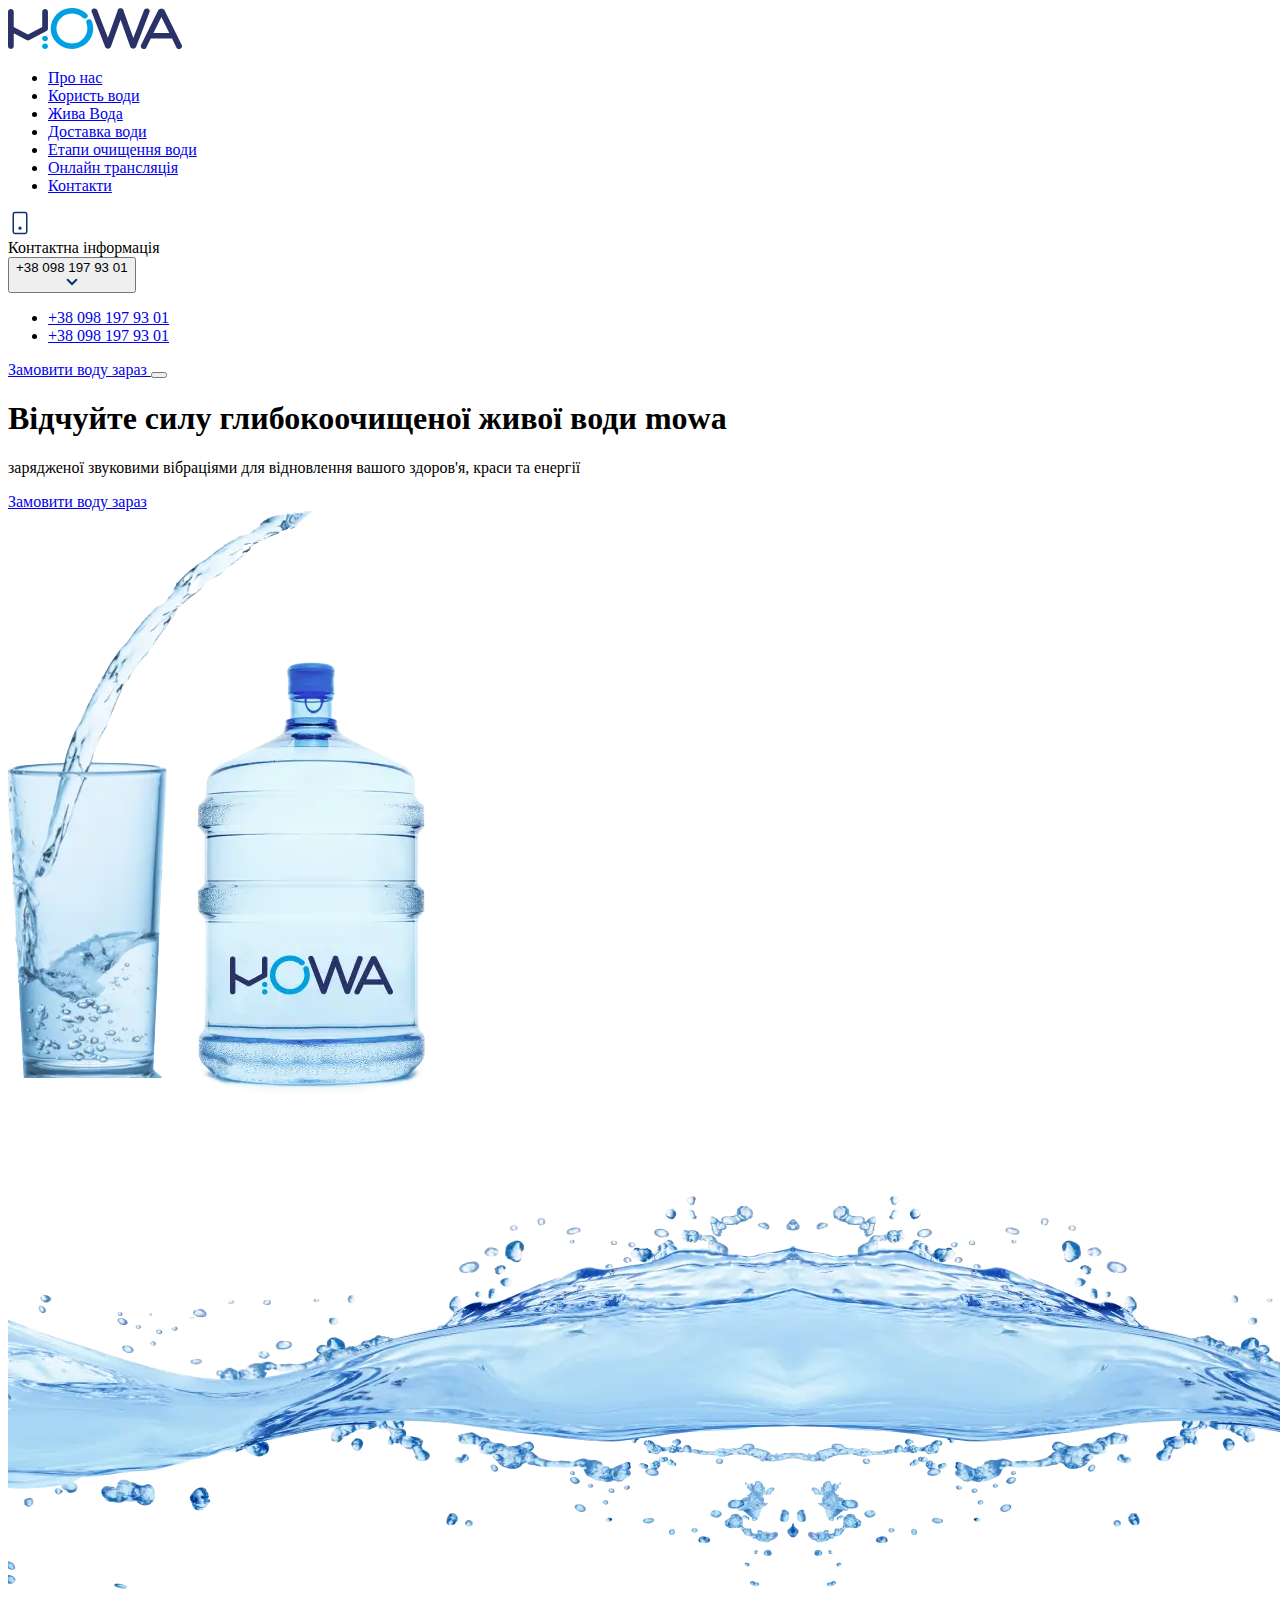
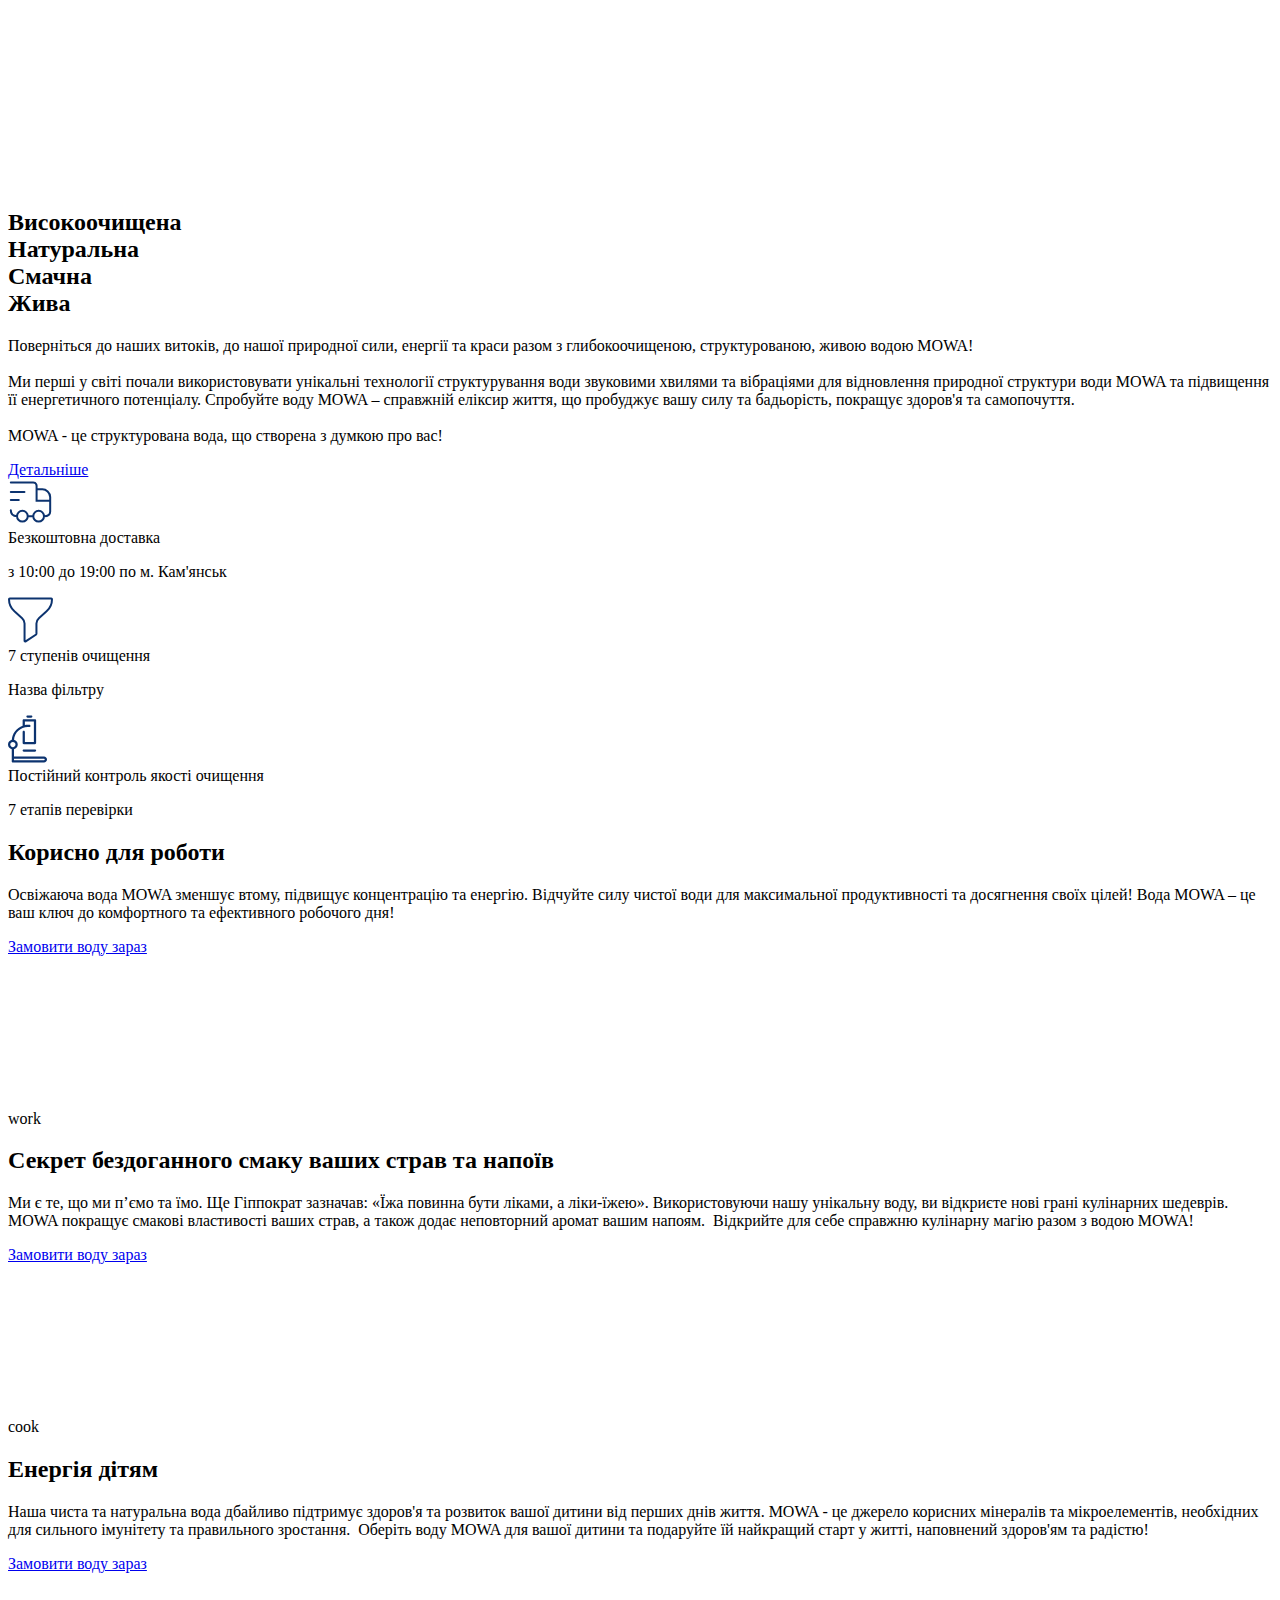
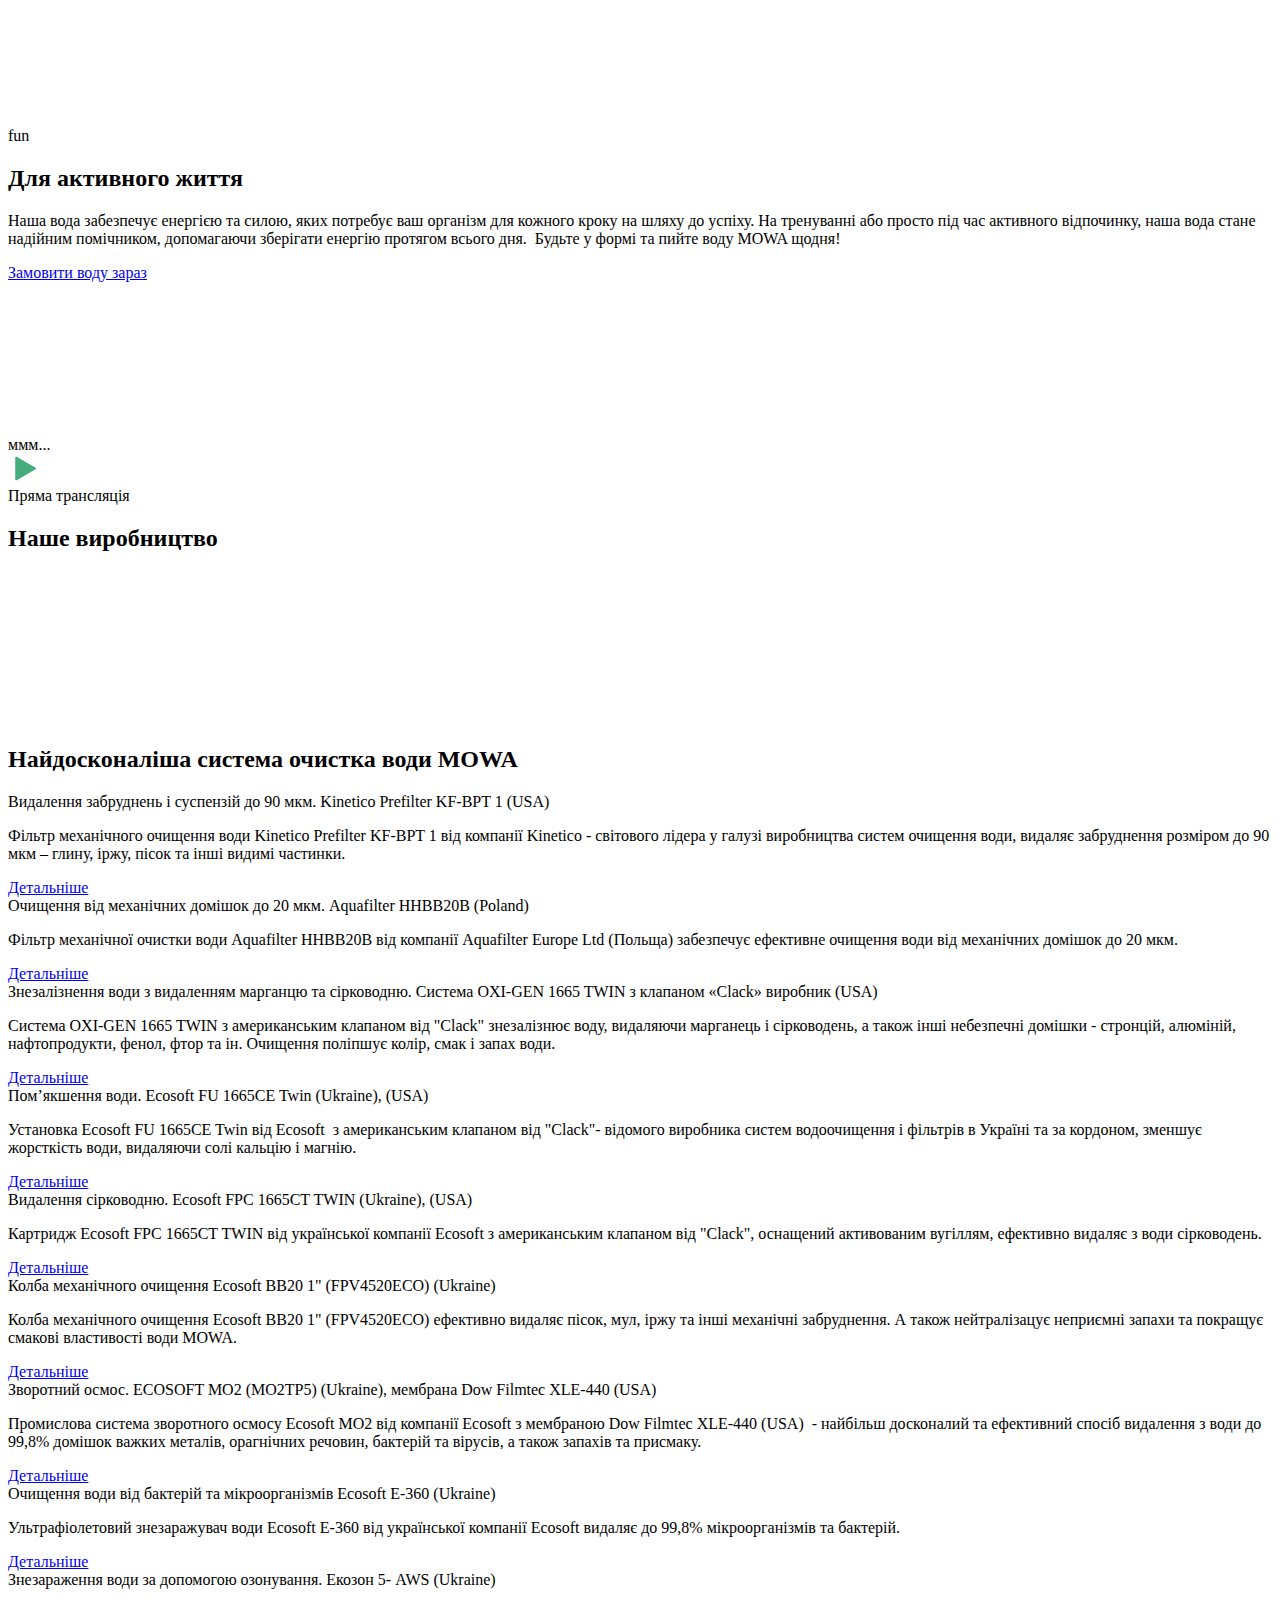
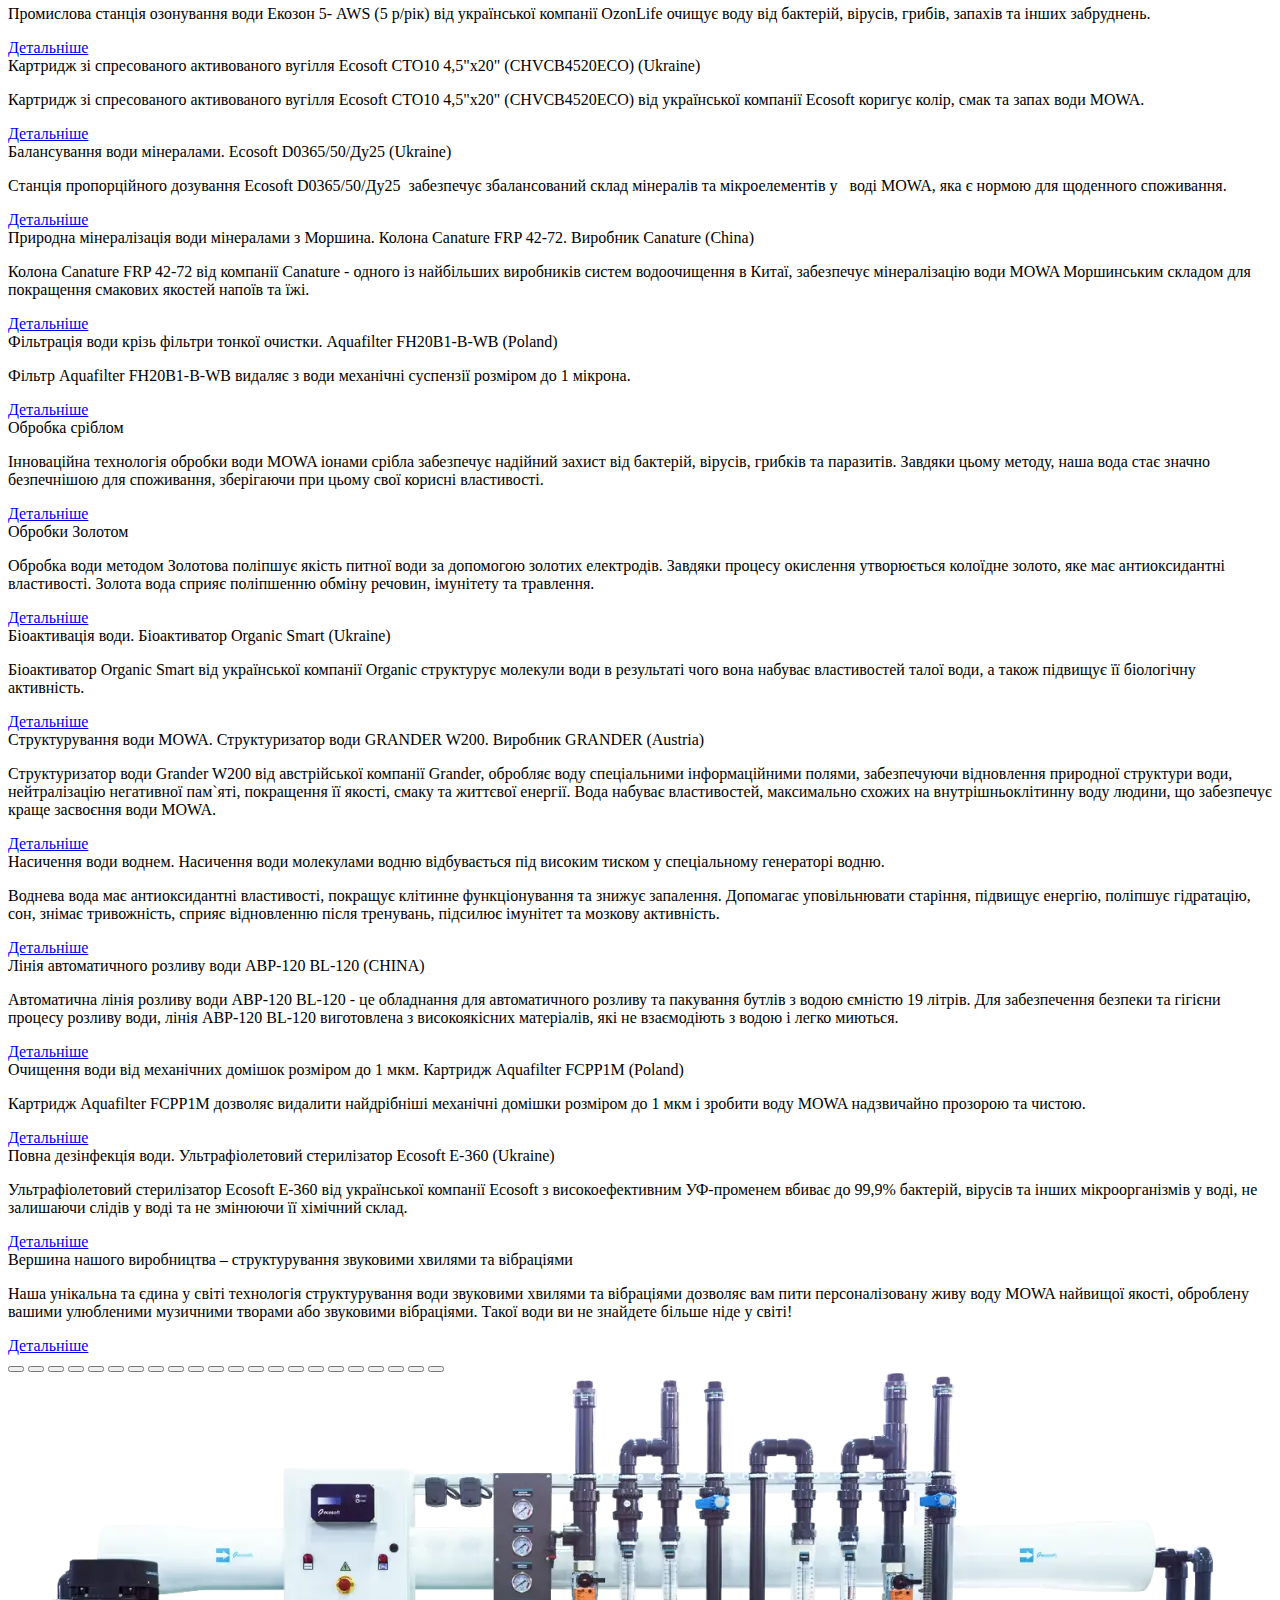
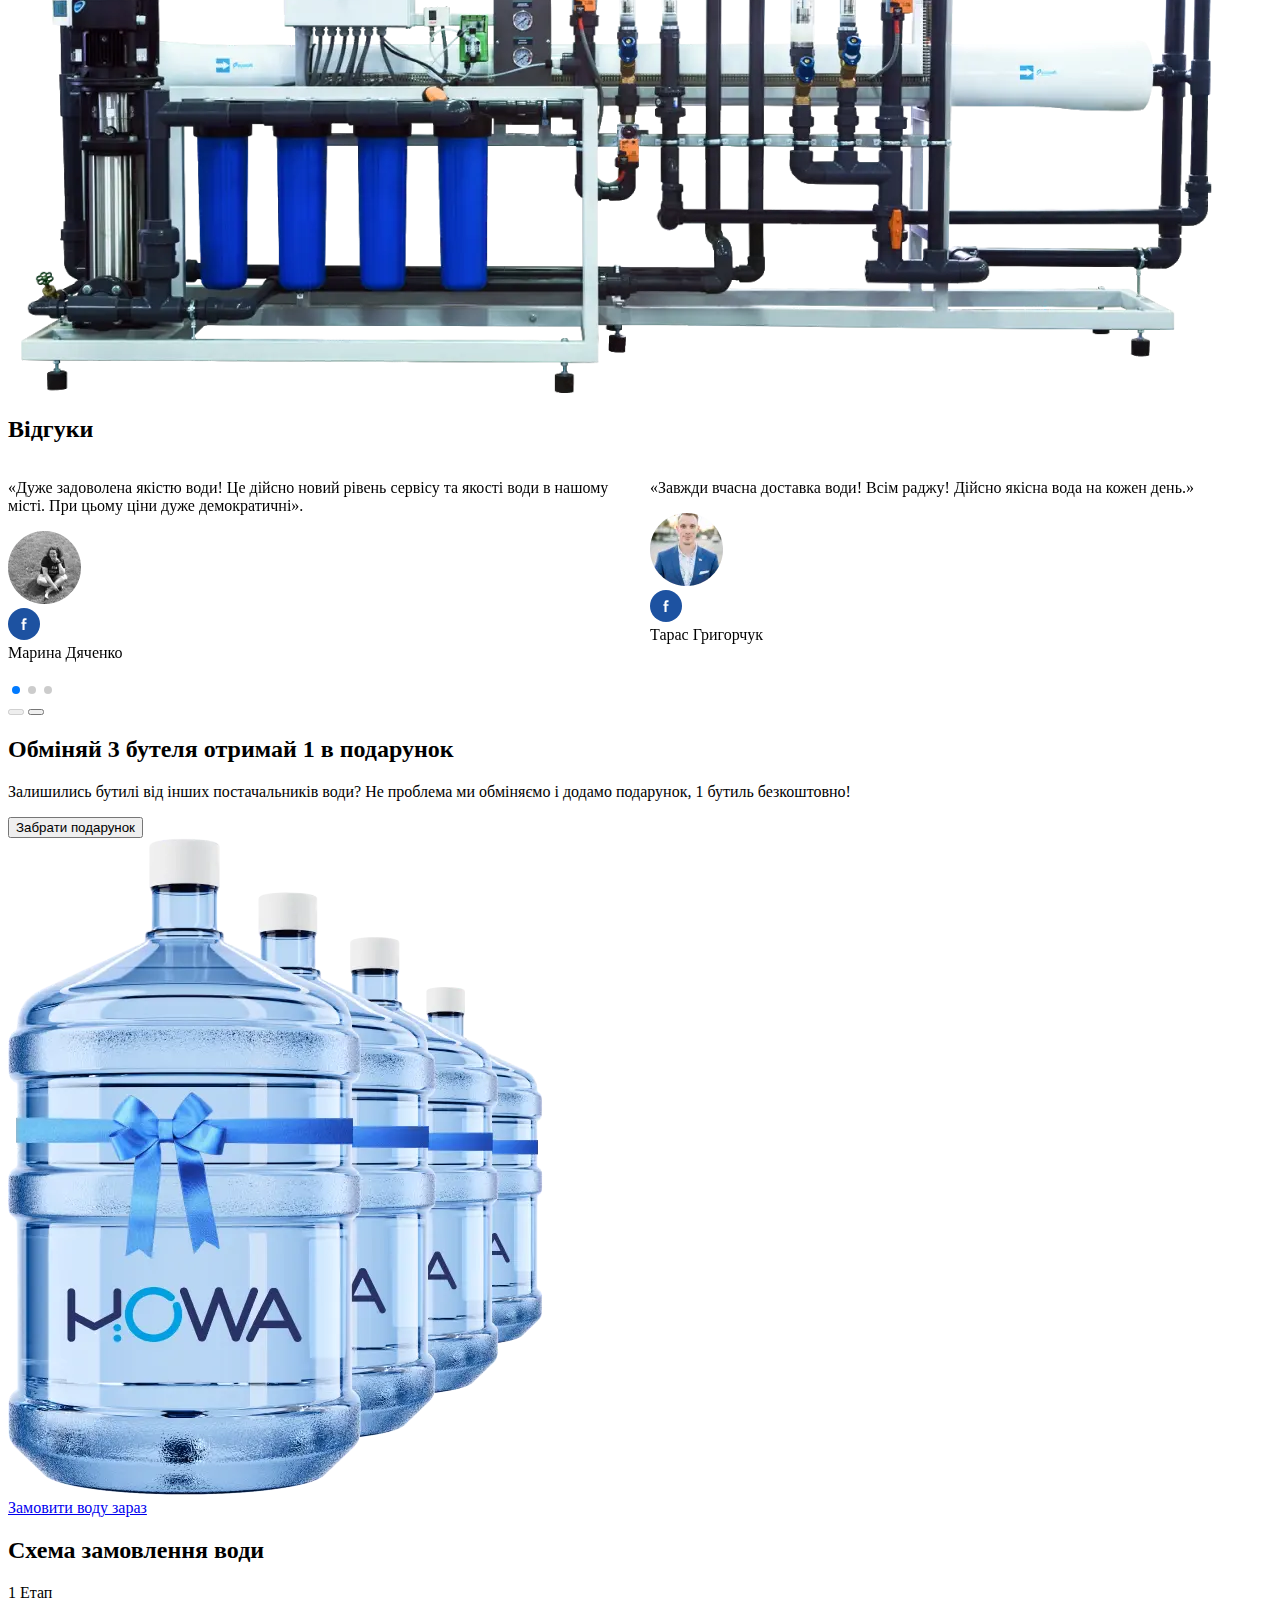
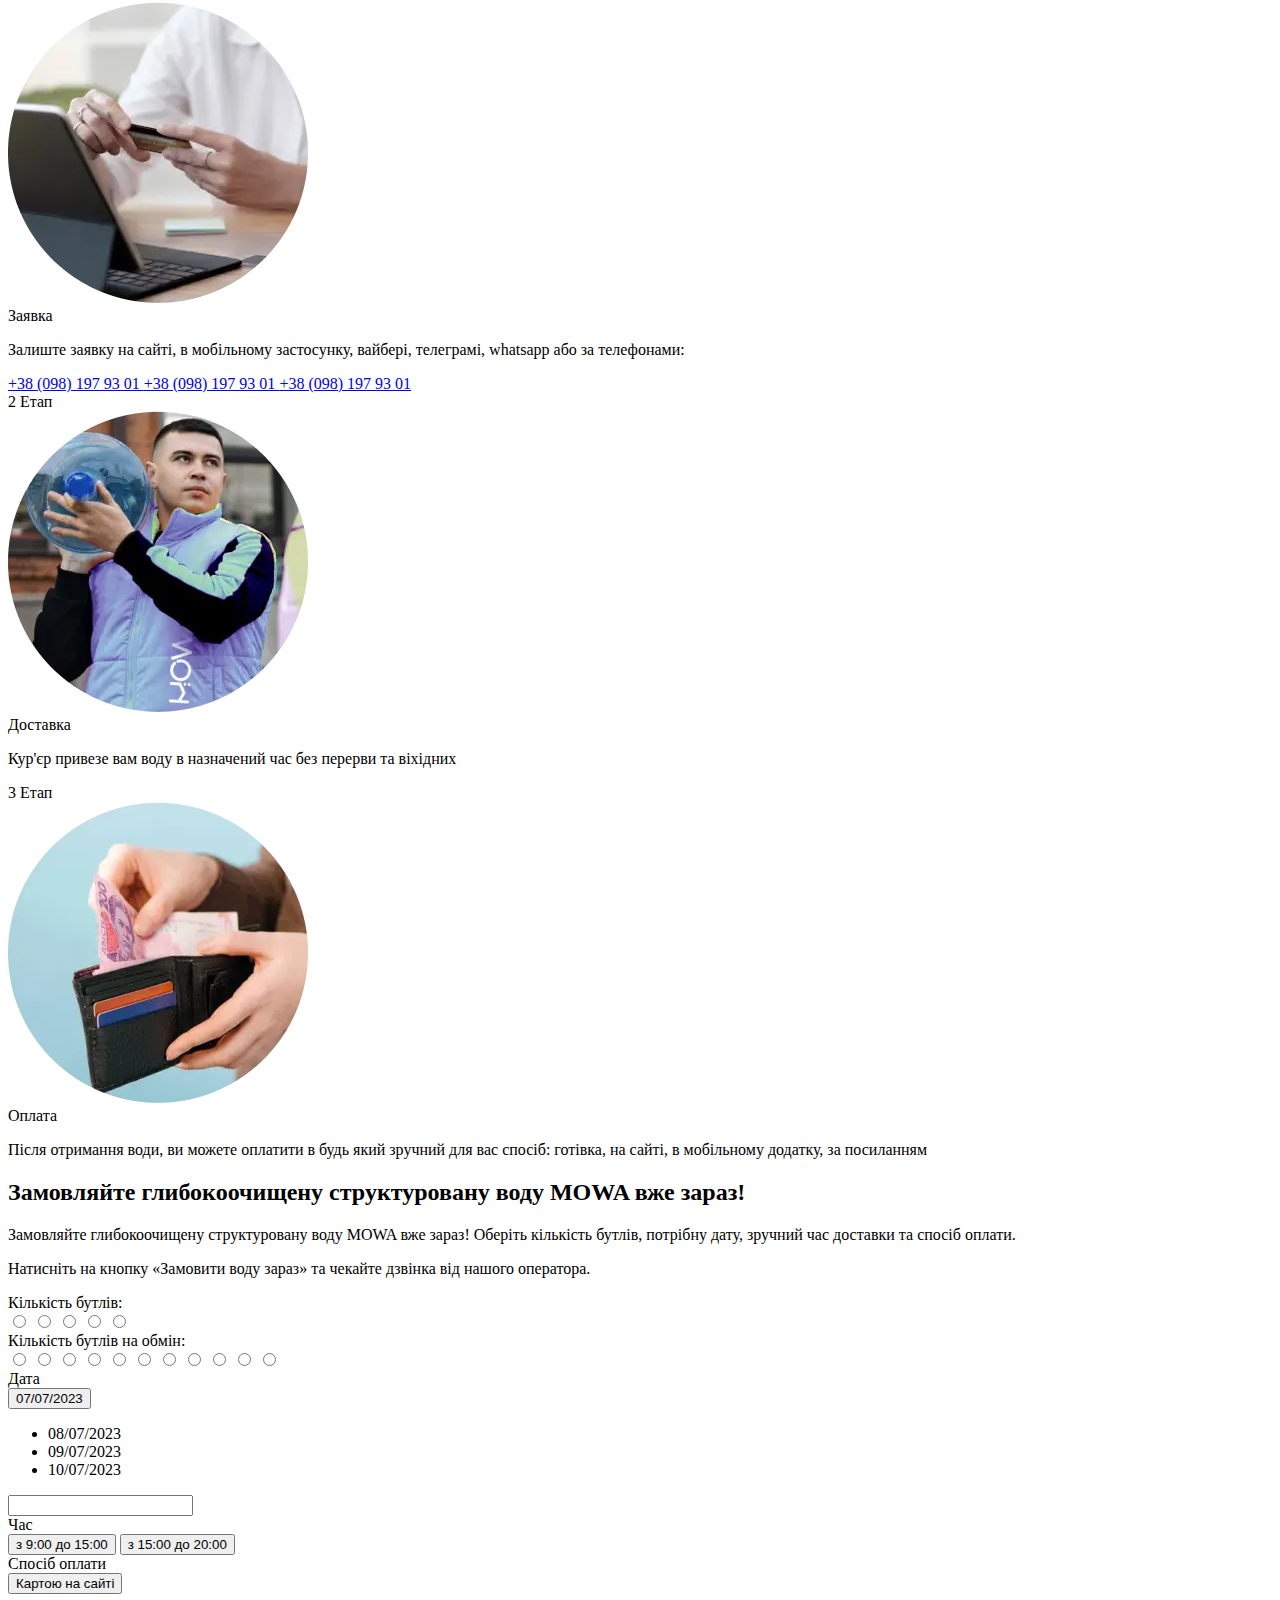
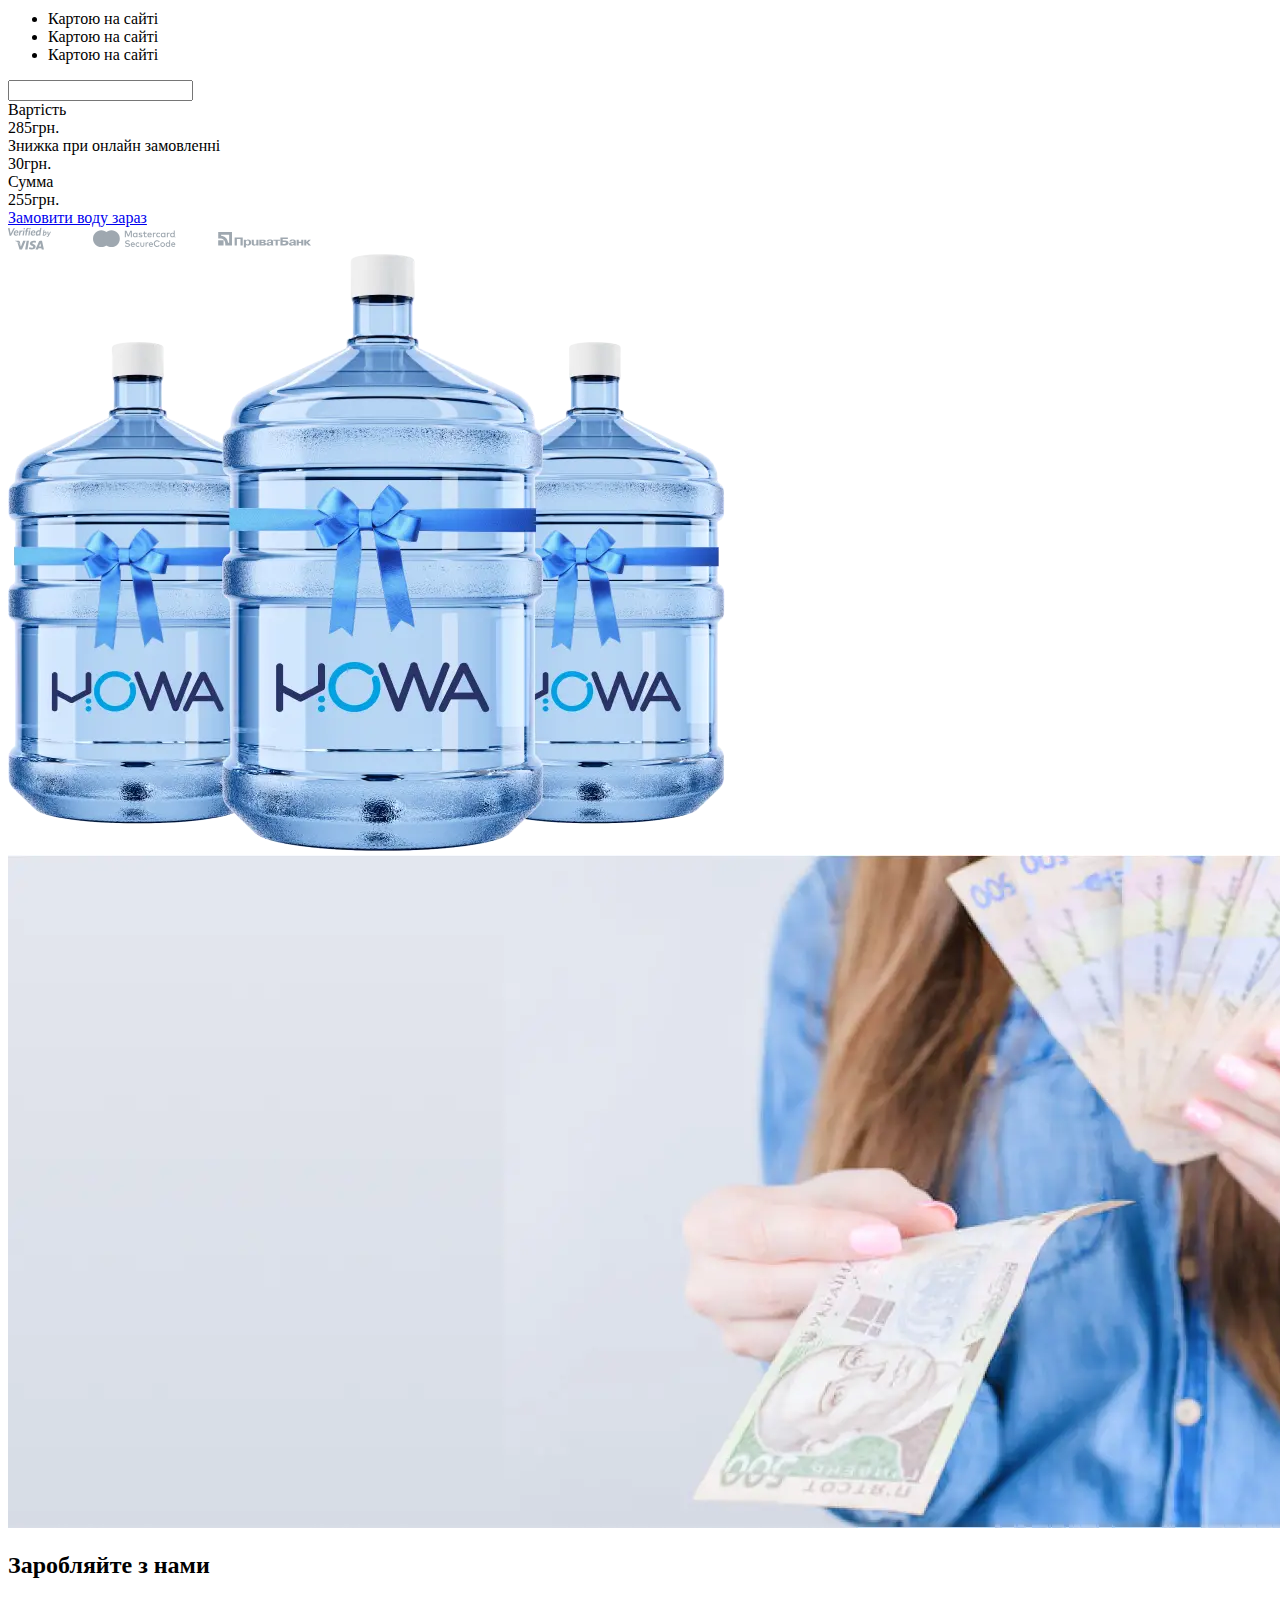
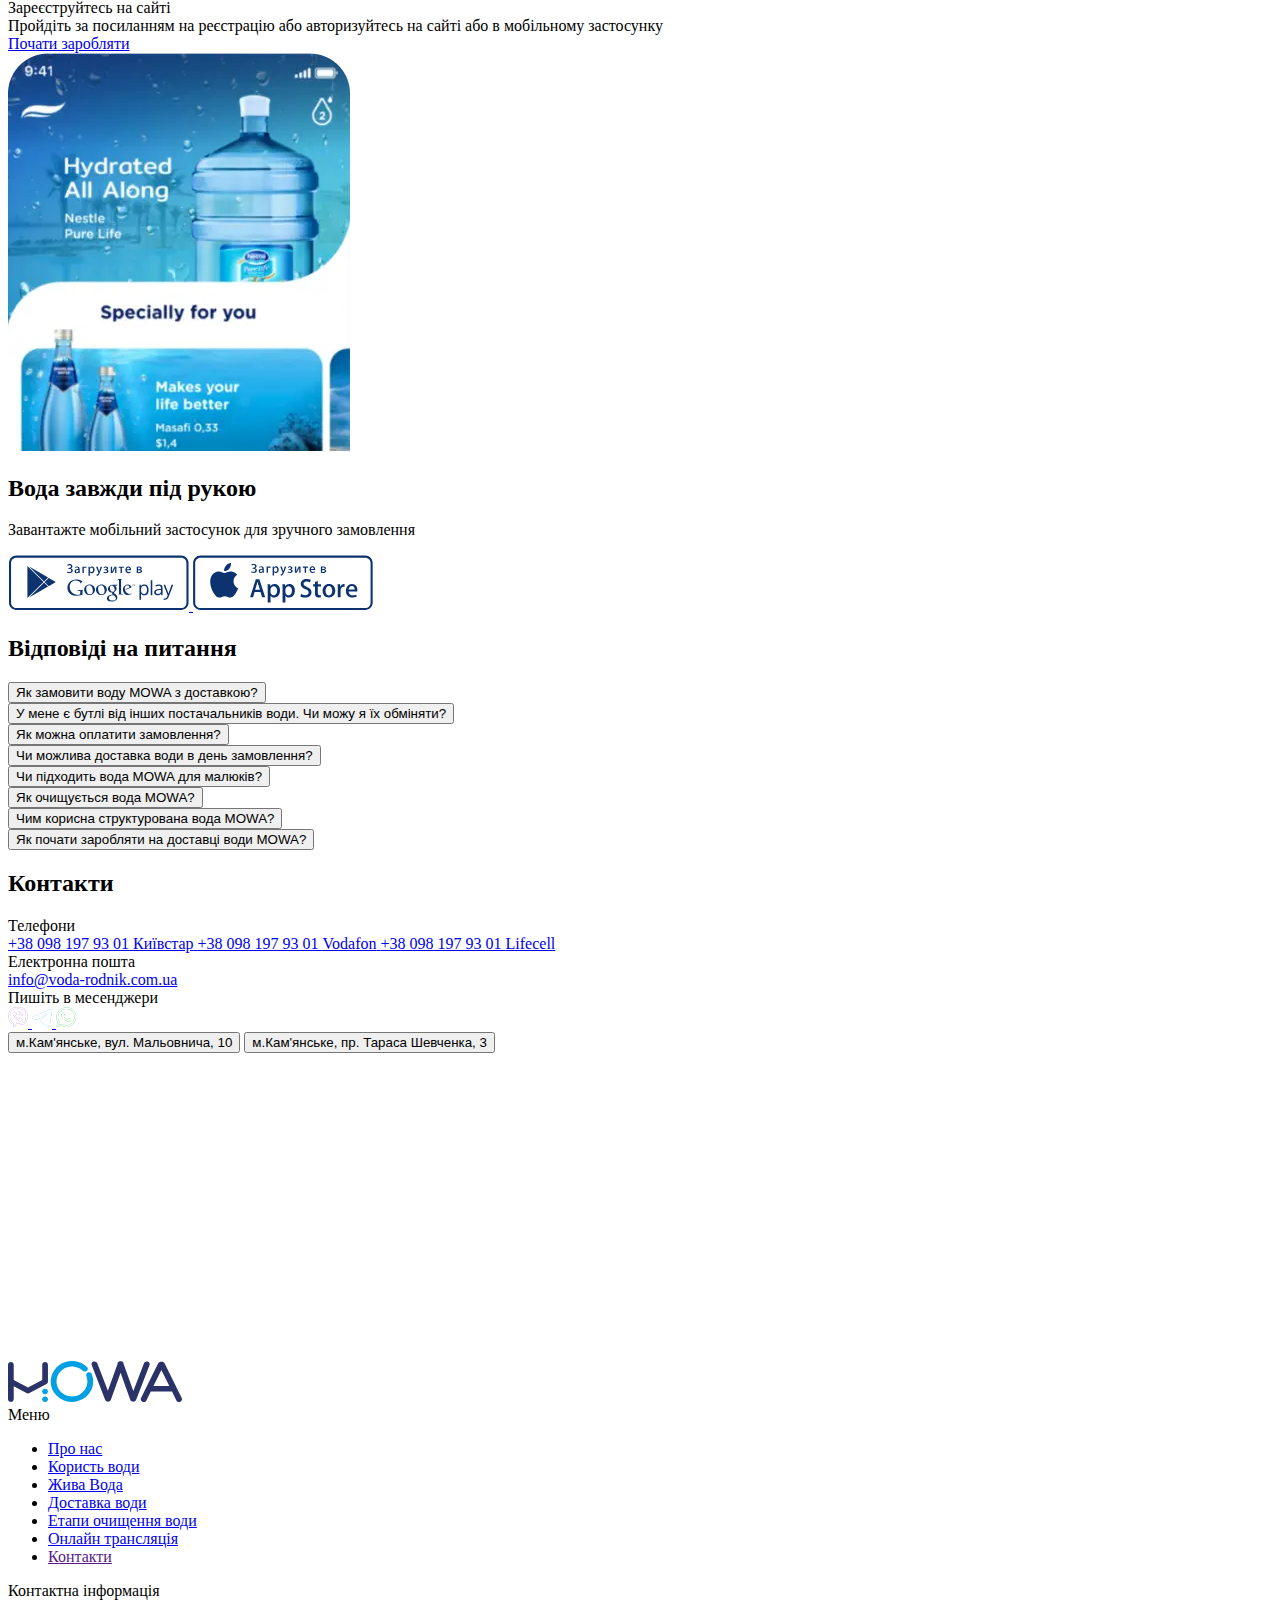
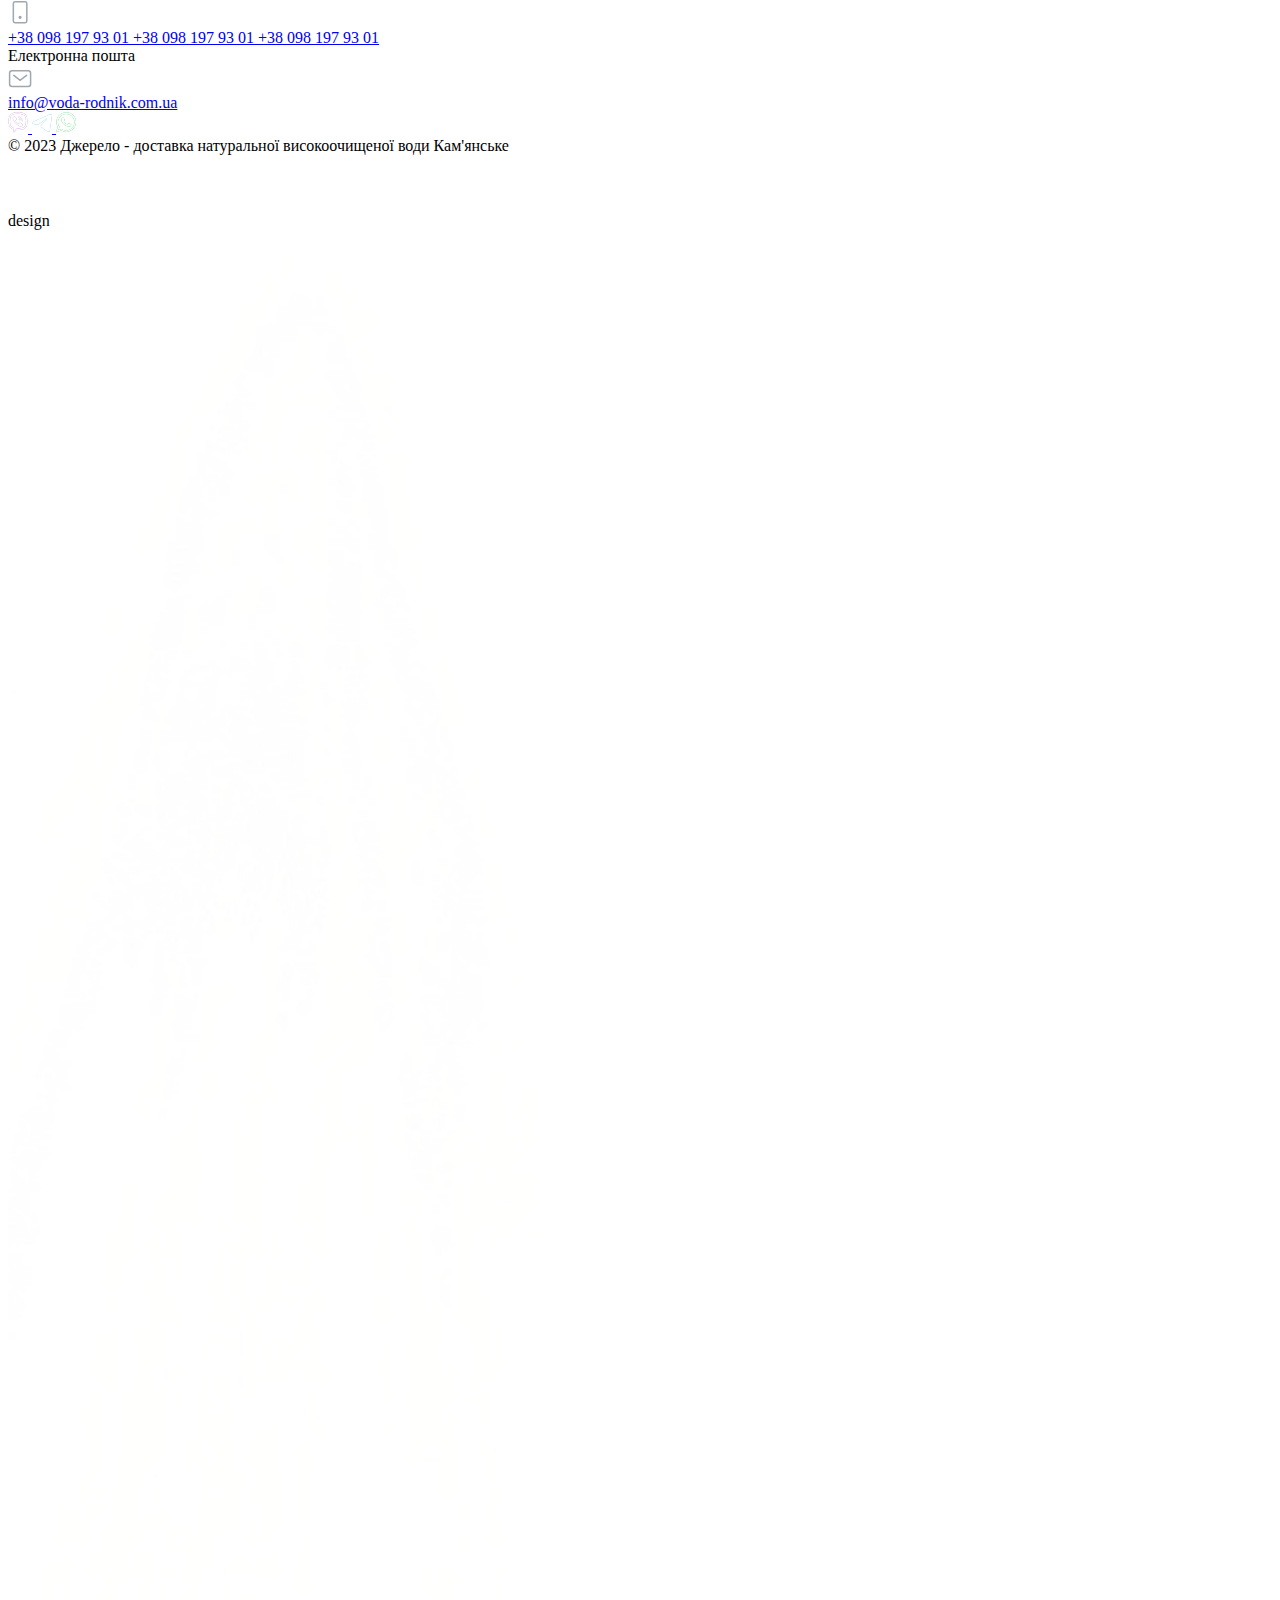
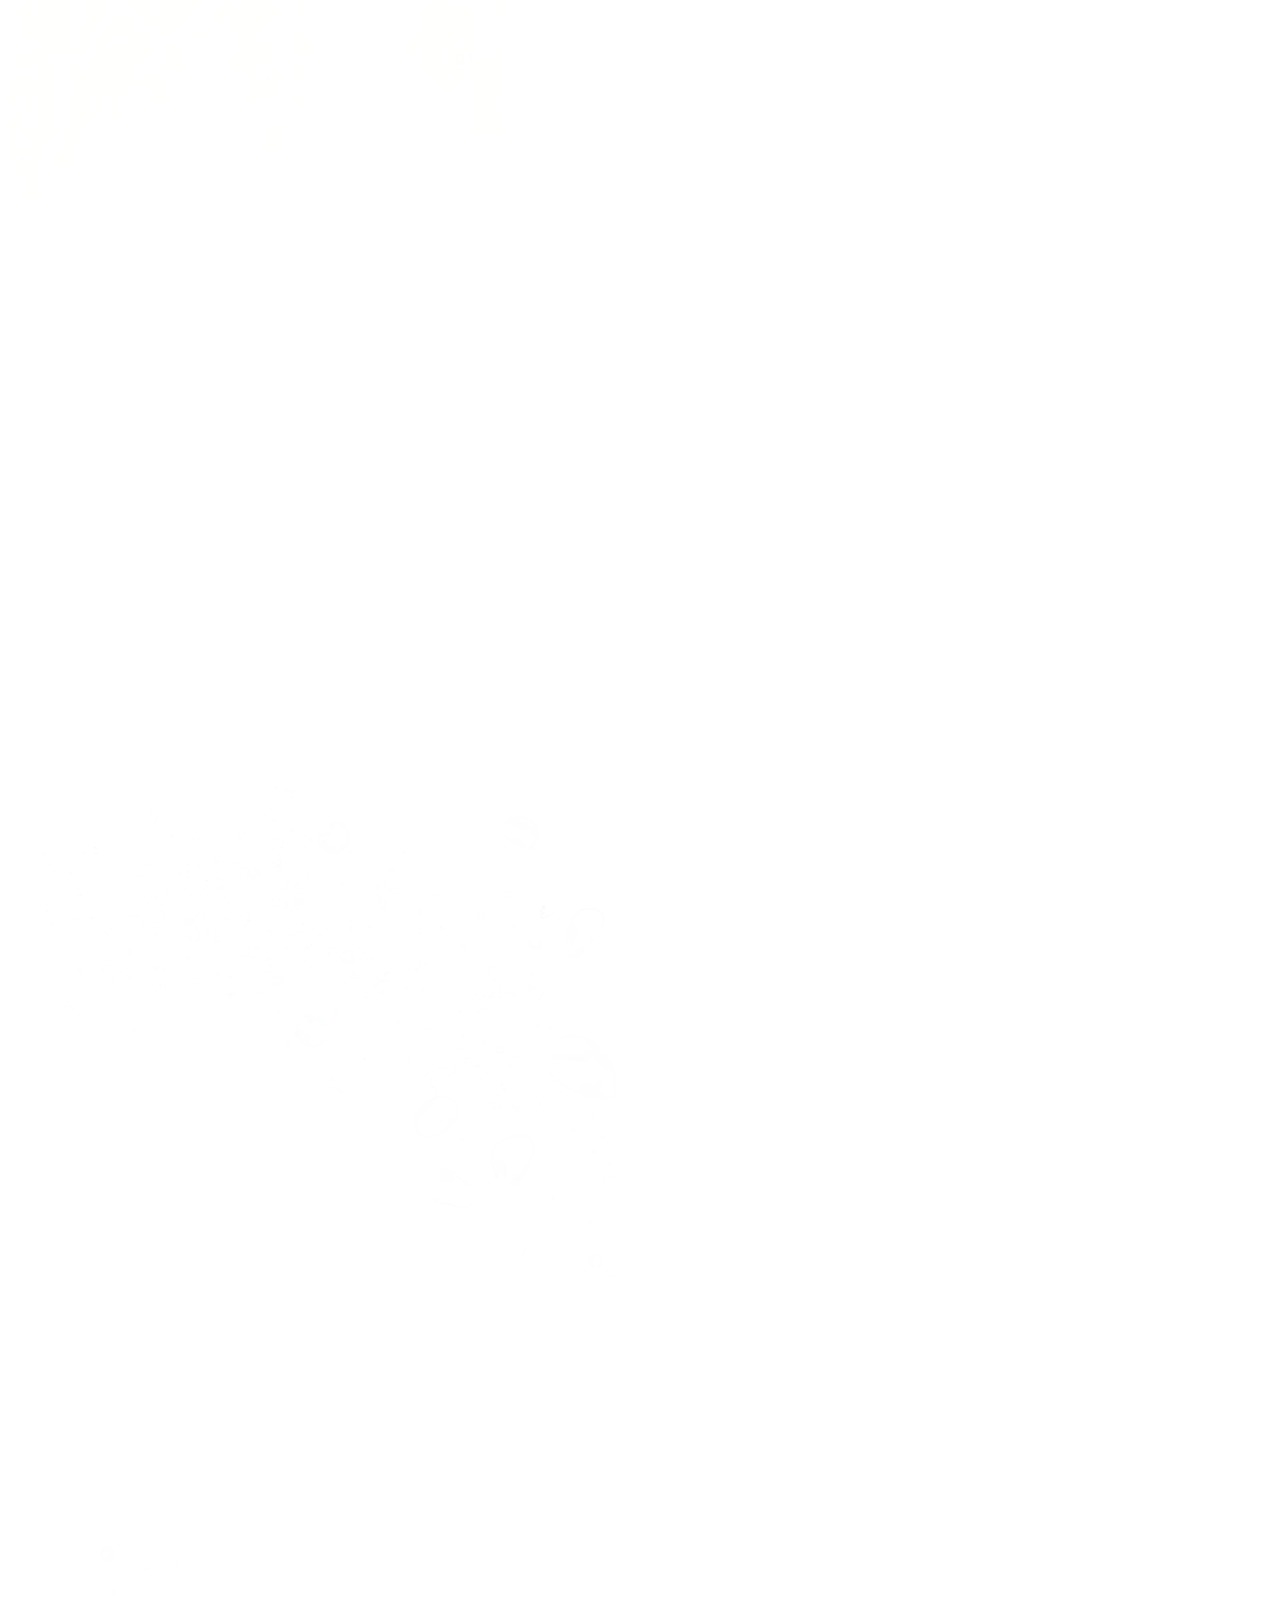
==== commit 2a6ea0ba: "Update index.html" ====
--- a/index.html
+++ b/index.html
@@ -39,7 +39,7 @@
     <meta name="format-detection" content="telephone=no">
     <meta name="format-detection" content="address=no">
     <link rel="stylesheet" href="https://cdn.jsdelivr.net/npm/swiper@8/swiper-bundle.min.css?_v=20230708220928" />
-    <link rel="stylesheet" href="css/style.min.css?_v=20230708220928">
+    <link rel="stylesheet" href="css/style.ss">
 </head>
 
 <body>
@@ -1662,4 +1662,4 @@
     <script src="js/app.js?_v=20230708220928"></script>
 </body>
 
-</html>+</html>
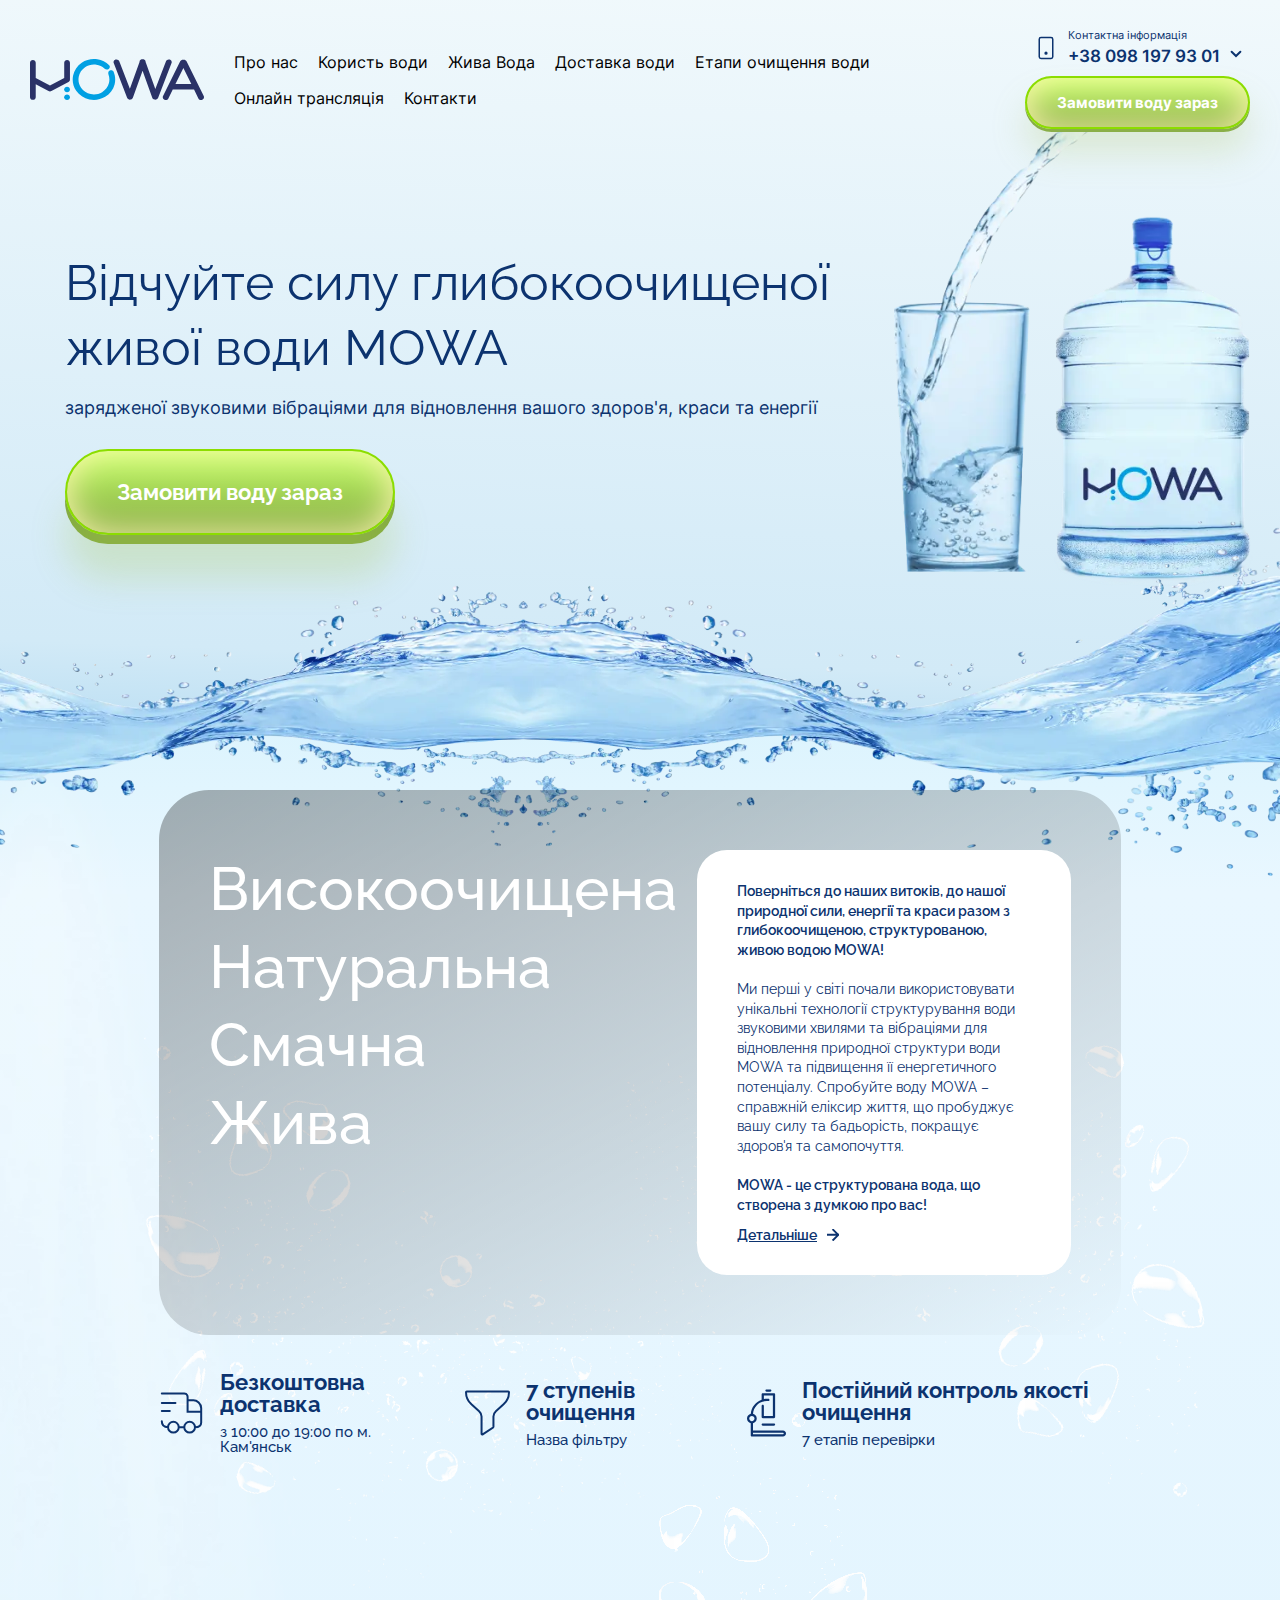
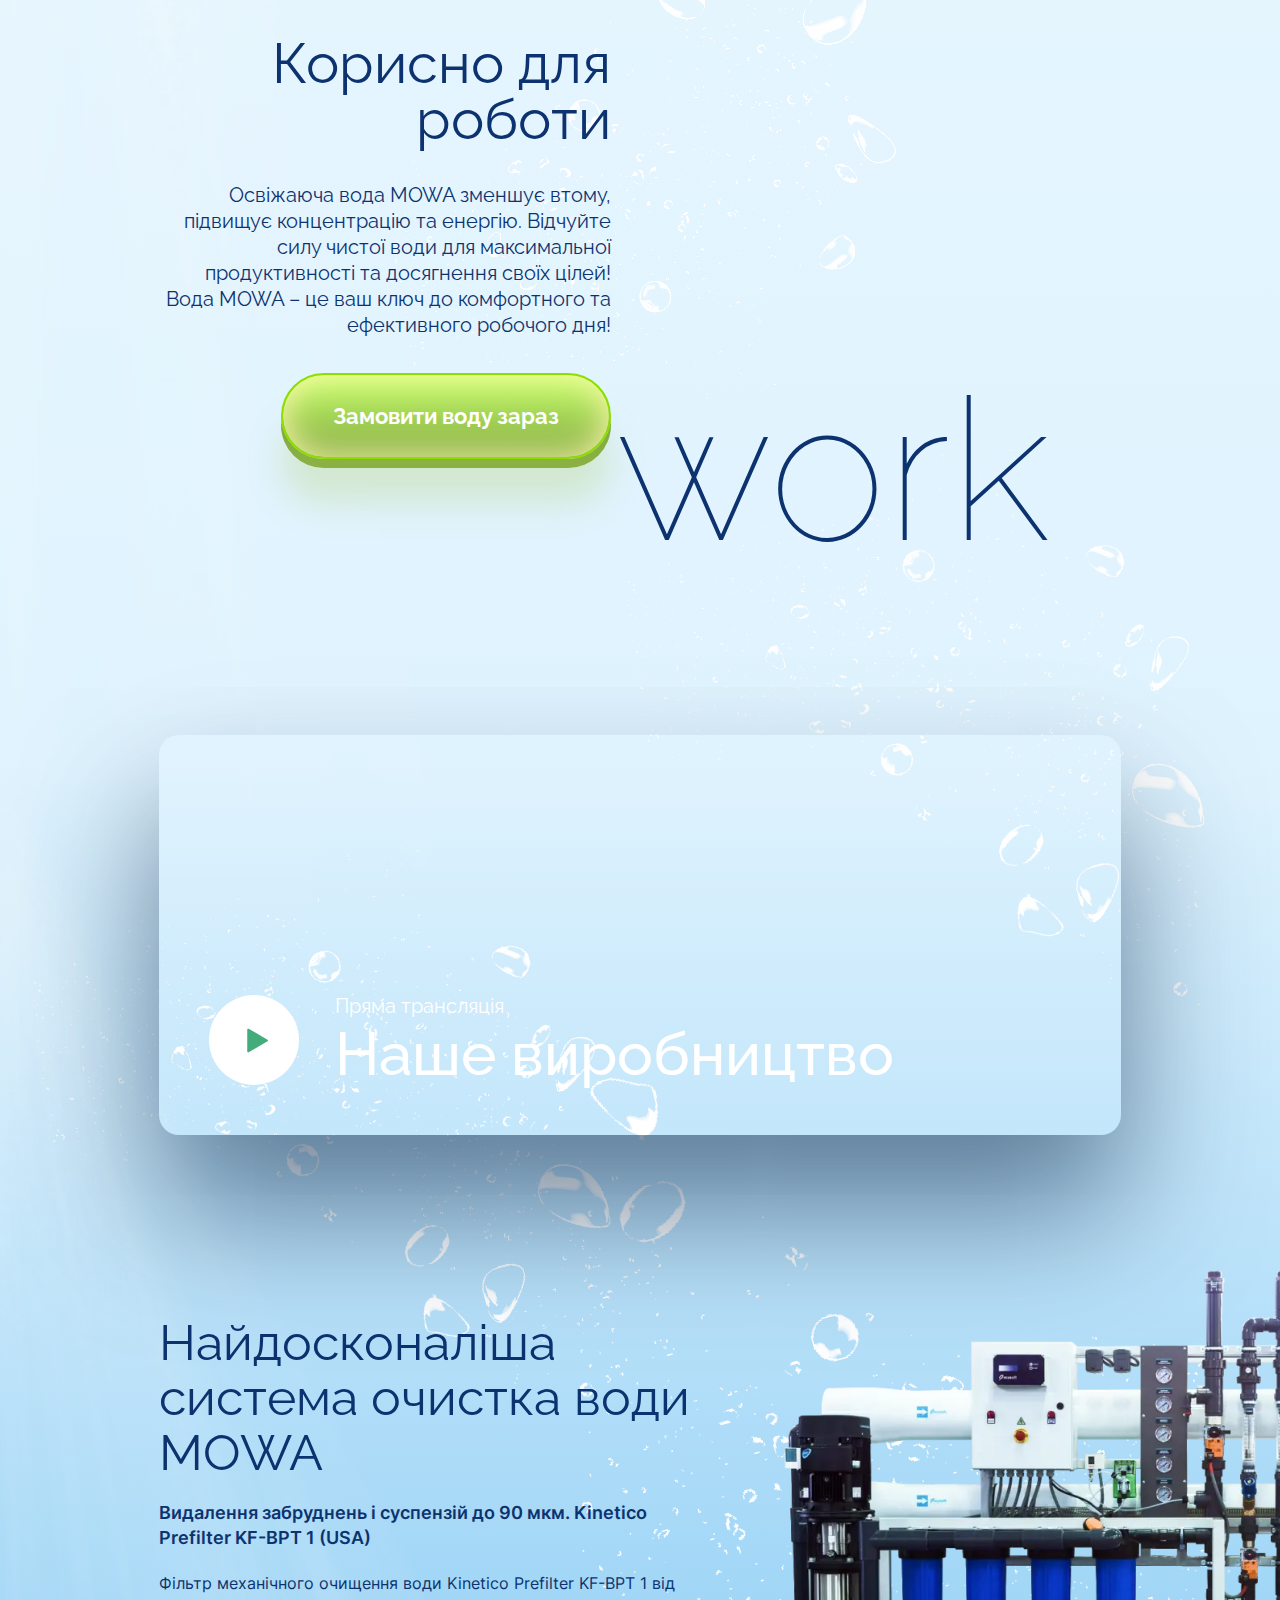
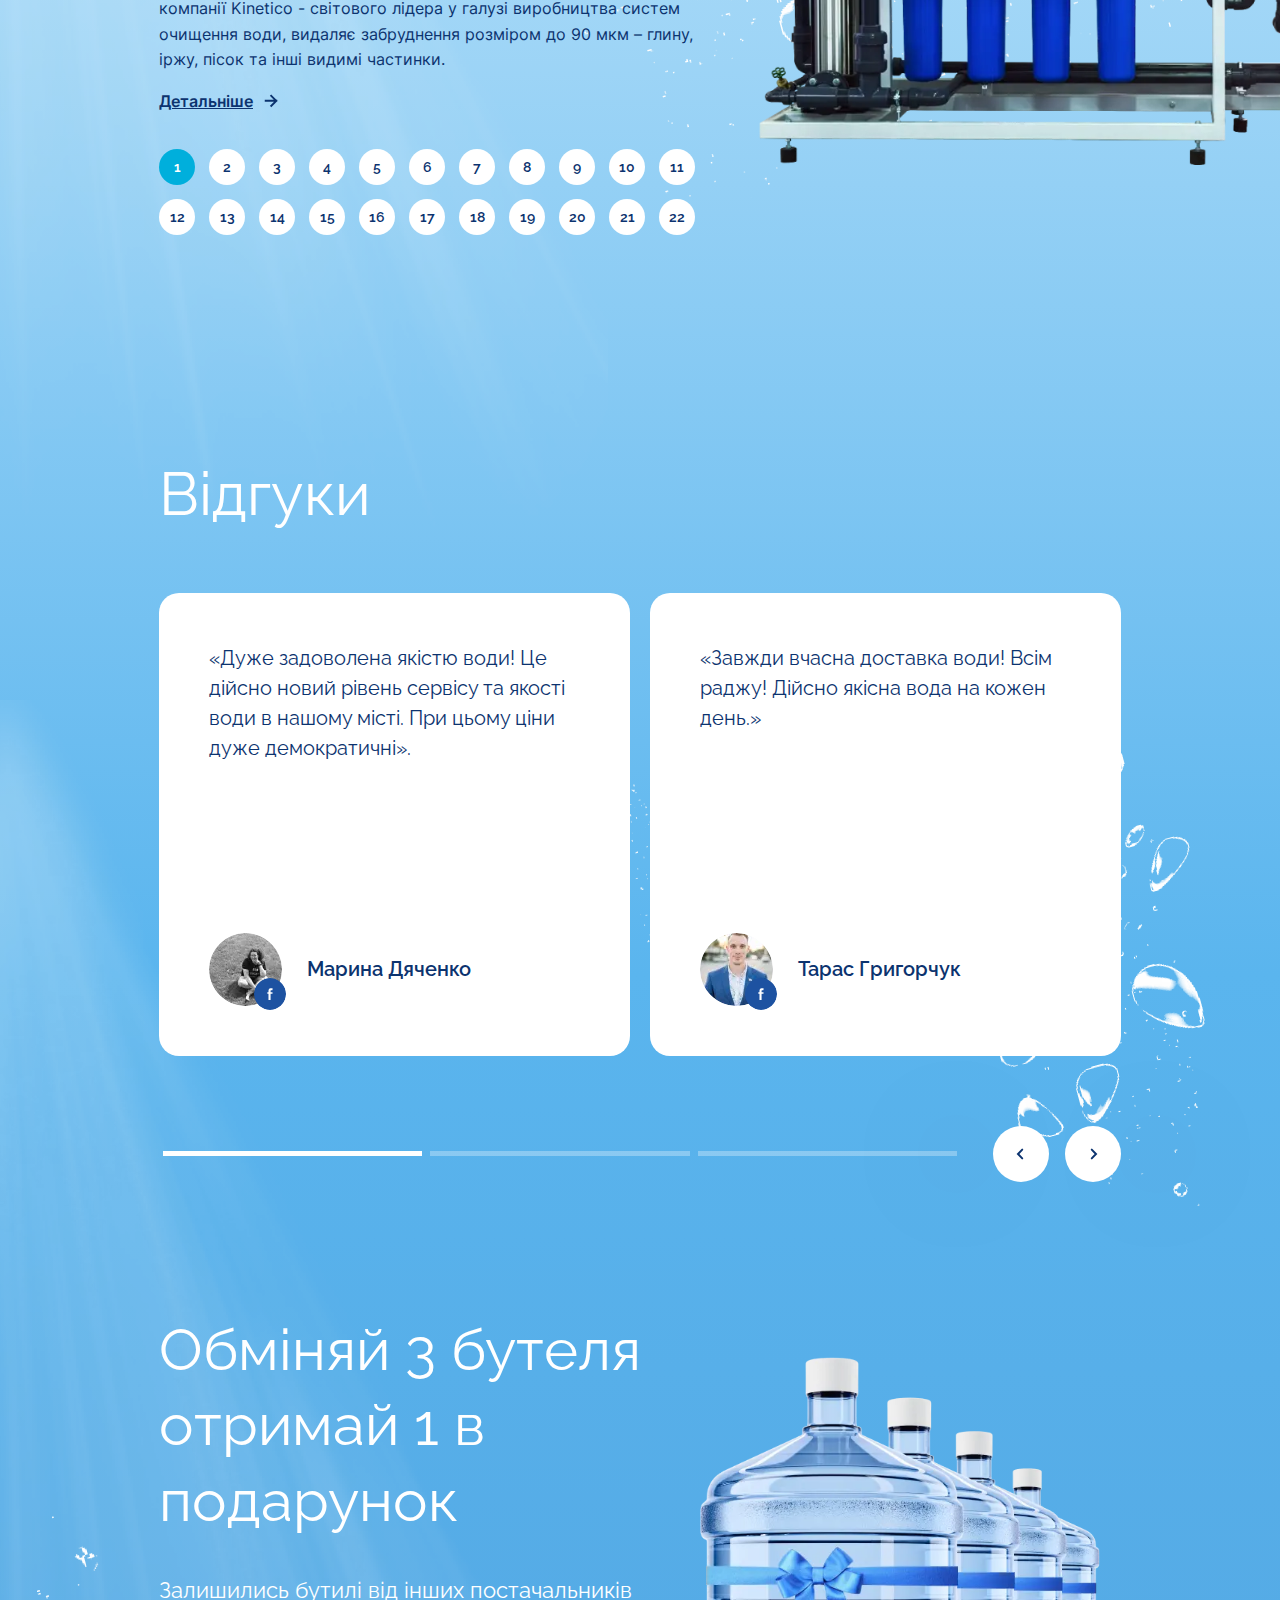
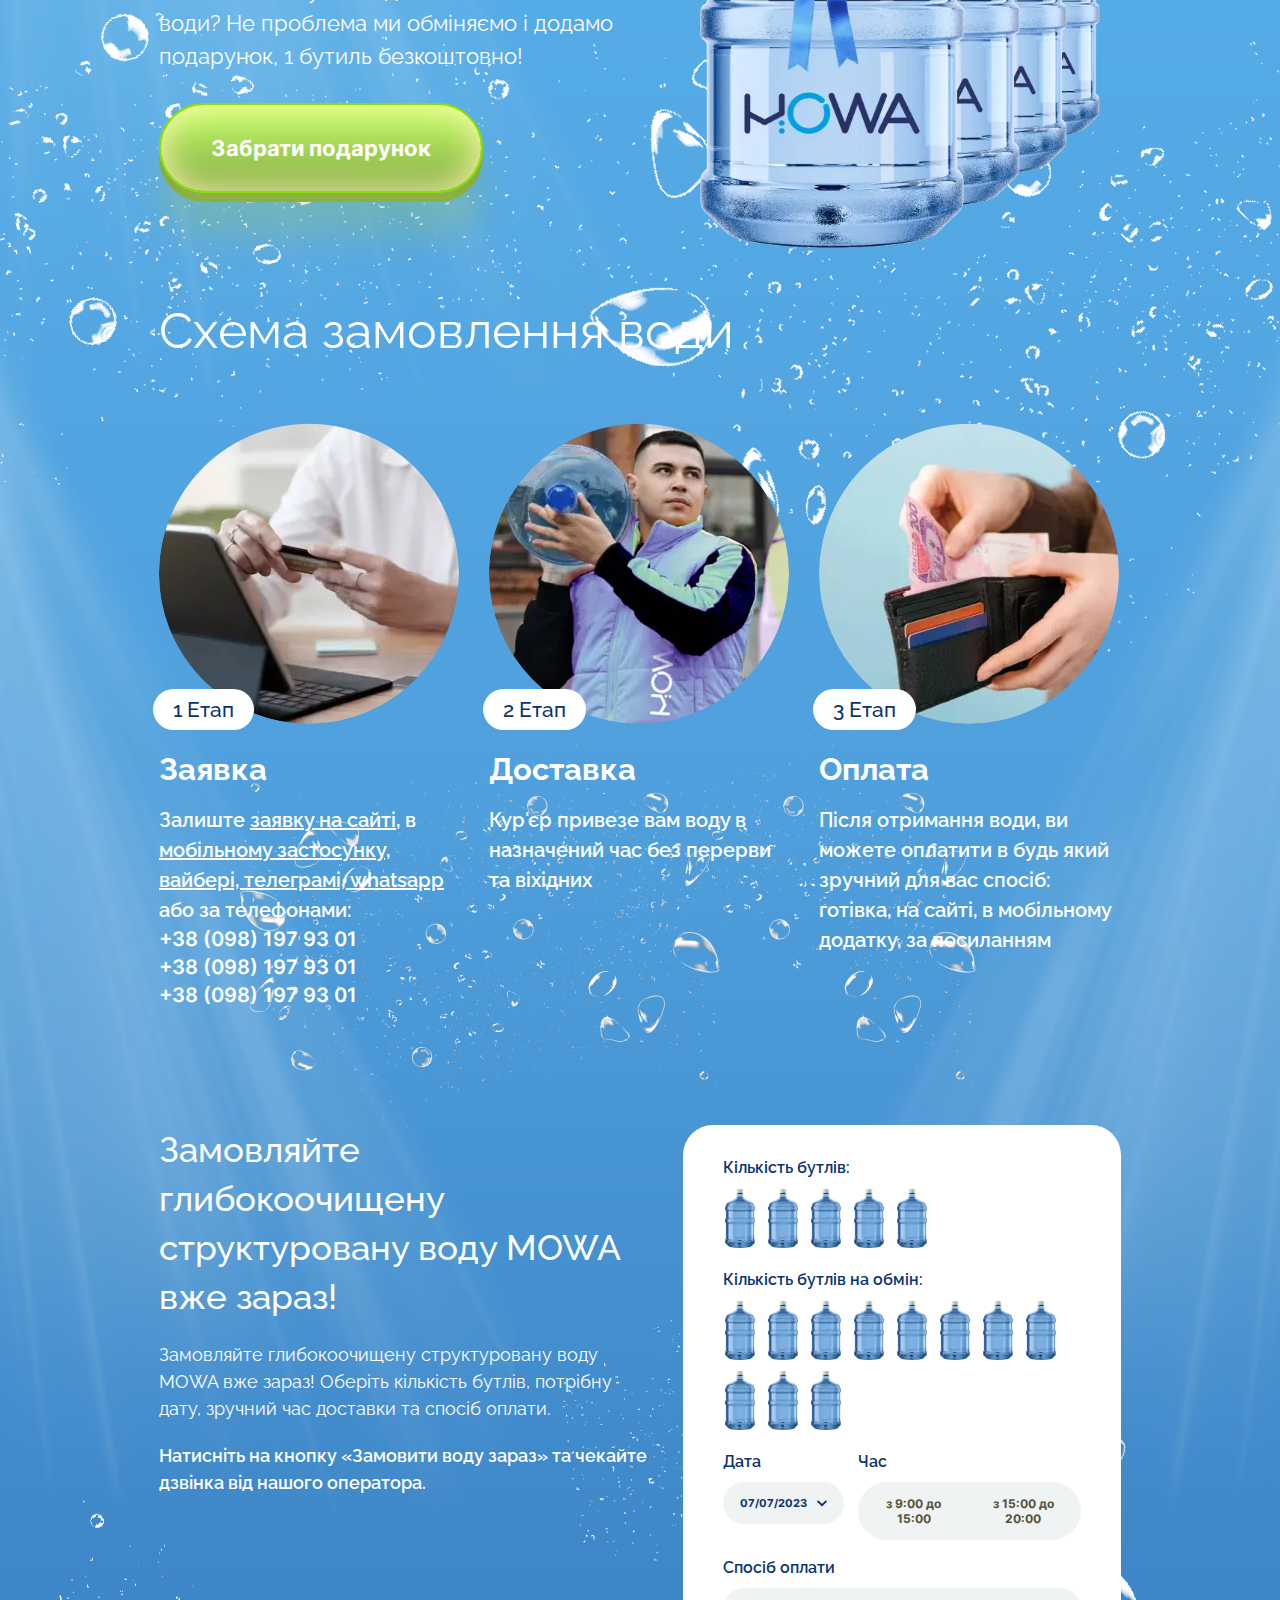
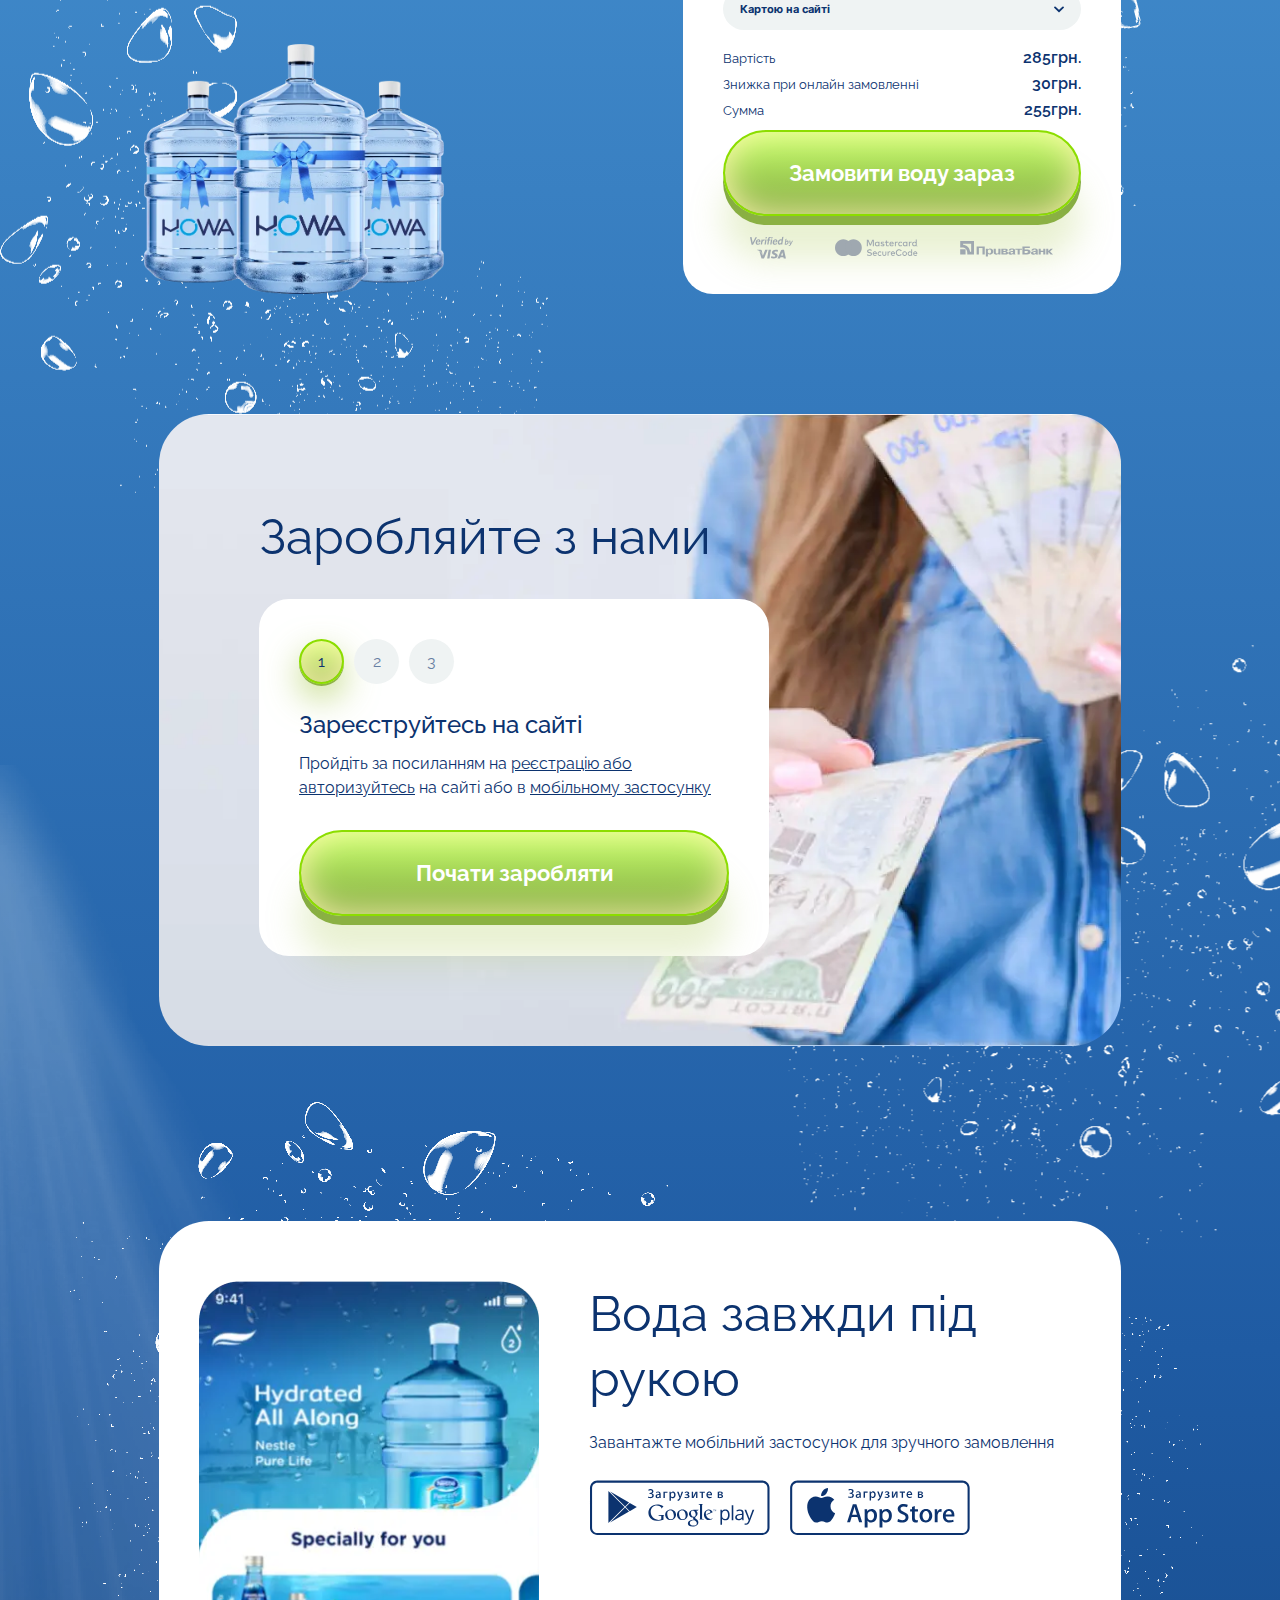
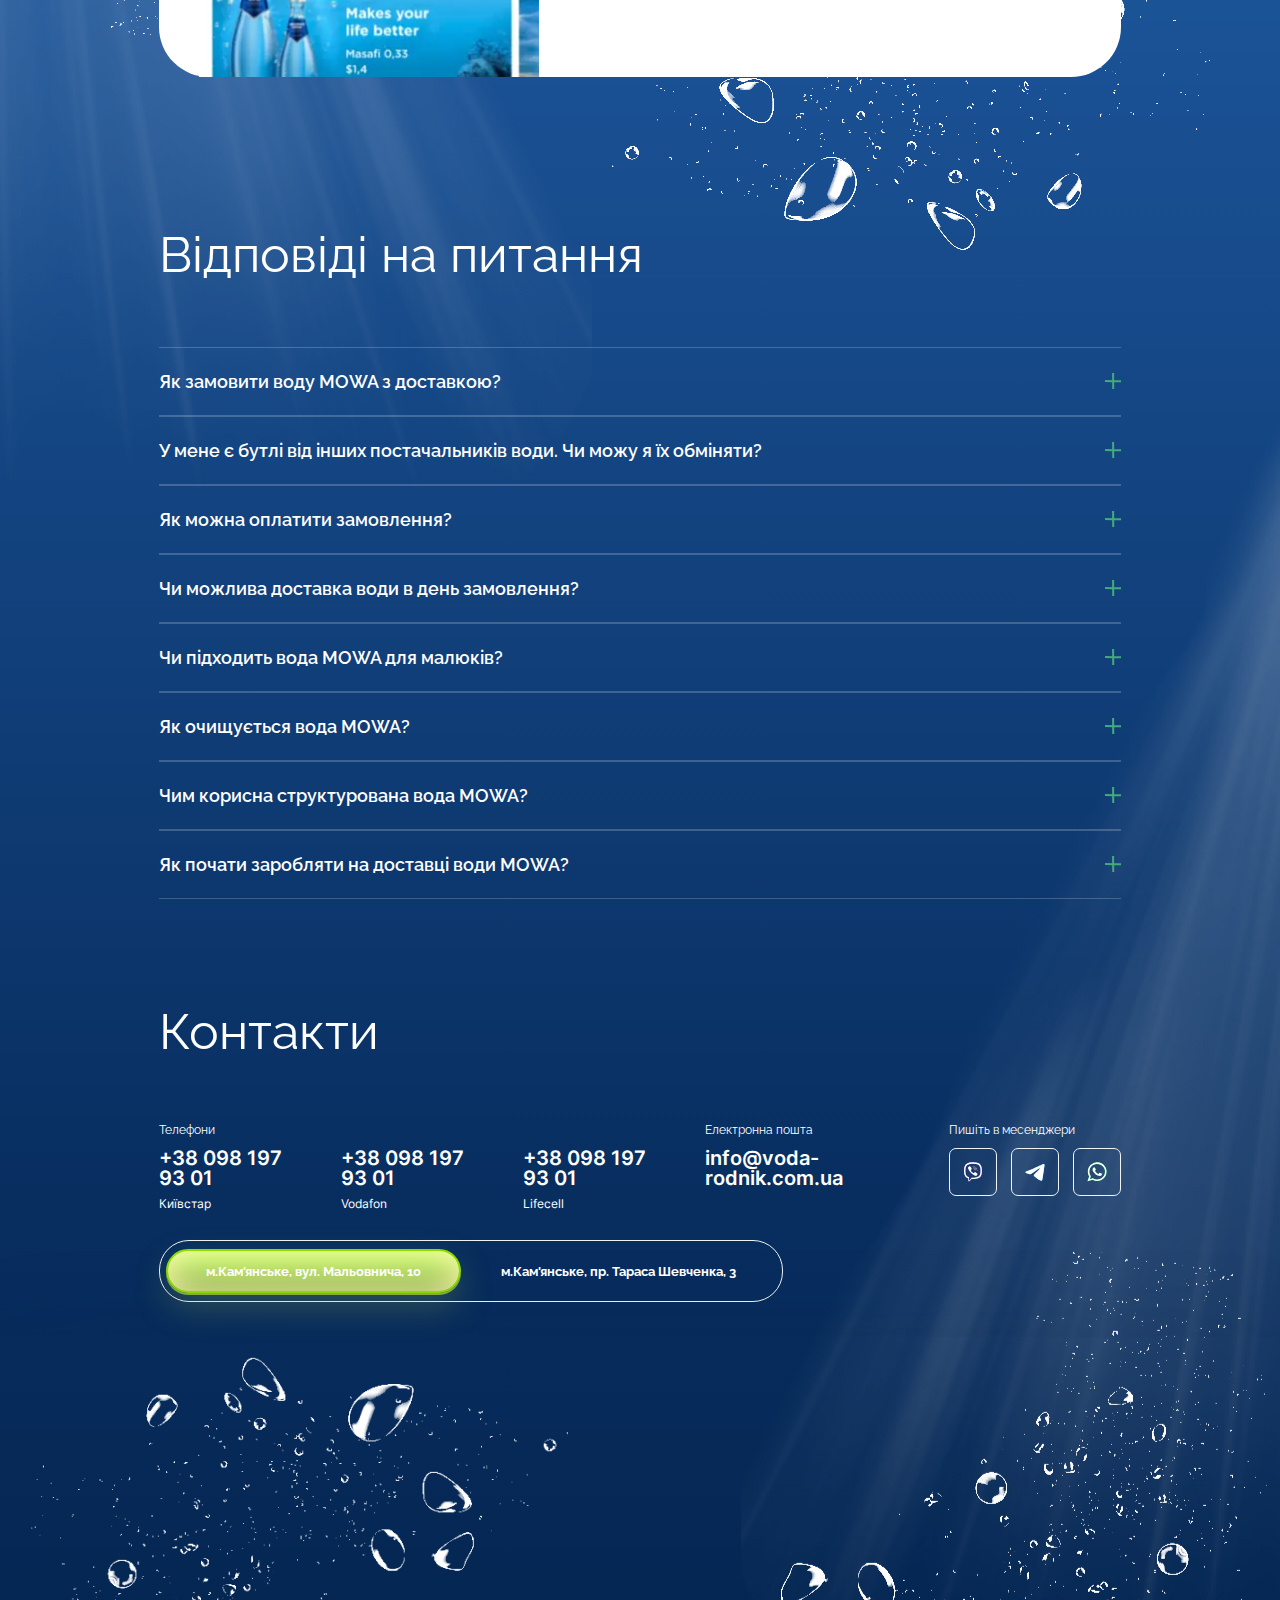
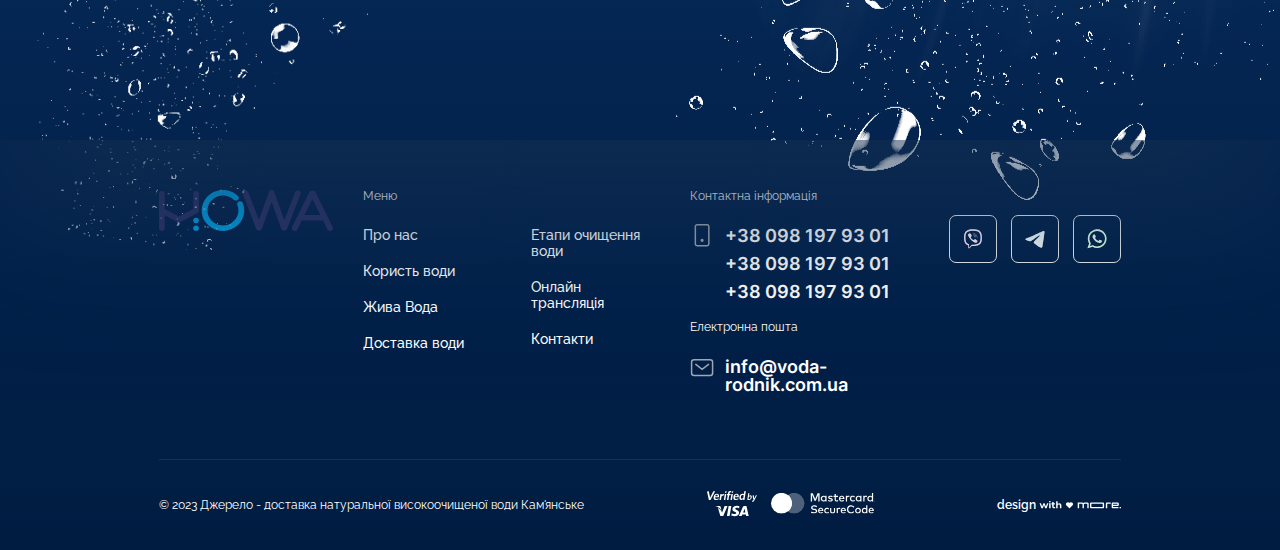
==== commit 80846428: "Update index.html" ====
--- a/index.html
+++ b/index.html
@@ -39,7 +39,7 @@
     <meta name="format-detection" content="telephone=no">
     <meta name="format-detection" content="address=no">
     <link rel="stylesheet" href="https://cdn.jsdelivr.net/npm/swiper@8/swiper-bundle.min.css?_v=20230708220928" />
-    <link rel="stylesheet" href="css/style.ss">
+    <link rel="stylesheet" href="css/style.css">
 </head>
 
 <body>
--- a/css/style.css
+++ b/css/style.css
@@ -0,0 +1,3772 @@
+@charset "UTF-8";
+
+@font-face {
+  font-family: Inter;
+  font-display: swap;
+  src: url("../fonts/Inter-Bold.woff2") format("woff2"), url("../fonts/Inter-Bold.woff") format("woff");
+  font-weight: 700;
+  font-style: normal;
+}
+
+@font-face {
+  font-family: Inter;
+  font-display: swap;
+  src: url("../fonts/Inter-Medium.woff2") format("woff2"), url("../fonts/Inter-Medium.woff") format("woff");
+  font-weight: 500;
+  font-style: normal;
+}
+
+@font-face {
+  font-family: ProximaNovaT;
+  font-display: swap;
+  src: url("../fonts/ProximaNovaT-Thin.woff2") format("woff2"), url("../fonts/ProximaNovaT-Thin.woff") format("woff");
+  font-weight: 100;
+  font-style: normal;
+}
+
+@font-face {
+  font-family: ProximaNova;
+  font-display: swap;
+  src: url("../fonts/ProximaNova-Regular.woff2") format("woff2"), url("../fonts/ProximaNova-Regular.woff") format("woff");
+  font-weight: 400;
+  font-style: normal;
+}
+
+@font-face {
+  font-family: Raleway;
+  font-display: swap;
+  src: url("../fonts/Raleway-Medium.woff2") format("woff2"), url("../fonts/Raleway-Medium.woff") format("woff");
+  font-weight: 500;
+  font-style: normal;
+}
+
+@font-face {
+  font-family: Raleway;
+  font-display: swap;
+  src: url("../fonts/Raleway-Bold.woff2") format("woff2"), url("../fonts/Raleway-Bold.woff") format("woff");
+  font-weight: 700;
+  font-style: normal;
+}
+
+@font-face {
+  font-family: Inter;
+  font-display: swap;
+  src: url("../fonts/Inter-Regular.woff2") format("woff2"), url("../fonts/Inter-Regular.woff") format("woff");
+  font-weight: 400;
+  font-style: normal;
+}
+
+@font-face {
+  font-family: Raleway;
+  font-display: swap;
+  src: url("../fonts/Raleway-SemiBold.woff2") format("woff2"), url("../fonts/Raleway-SemiBold.woff") format("woff");
+  font-weight: 600;
+  font-style: normal;
+}
+
+@font-face {
+  font-family: ProximaNova;
+  font-display: swap;
+  src: url("../fonts/ProximaNova-Semibold.woff2") format("woff2"), url("../fonts/ProximaNova-Semibold.woff") format("woff");
+  font-weight: 600;
+  font-style: normal;
+}
+
+@font-face {
+  font-family: Raleway;
+  font-display: swap;
+  src: url("../fonts/Raleway-Regular.woff2") format("woff2"), url("../fonts/Raleway-Regular.woff") format("woff");
+  font-weight: 400;
+  font-style: normal;
+}
+
+@font-face {
+  font-family: Inter;
+  font-display: swap;
+  src: url("../fonts/Inter-SemiBold.woff2") format("woff2"), url("../fonts/Inter-SemiBold.woff") format("woff");
+  font-weight: 600;
+  font-style: normal;
+}
+
+@font-face {
+  font-family: Raleway;
+  font-display: swap;
+  src: url("../fonts/Raleway-Thin.woff2") format("woff2"), url("../fonts/Raleway-Thin.woff") format("woff");
+  font-weight: 100;
+  font-style: normal;
+}
+
+/*Обнуление*/
+
+* {
+  padding: 0;
+  margin: 0;
+  border: 0;
+}
+
+*,
+*:before,
+*:after {
+  -webkit-box-sizing: border-box;
+  box-sizing: border-box;
+}
+
+:focus,
+:active {
+  outline: none;
+}
+
+a:focus,
+a:active {
+  outline: none;
+}
+
+nav,
+footer,
+header,
+aside {
+  display: block;
+}
+
+html,
+body {
+  height: 100%;
+  width: 100%;
+  line-height: 1;
+  -ms-text-size-adjust: 100%;
+  -moz-text-size-adjust: 100%;
+  -webkit-text-size-adjust: 100%;
+}
+
+input,
+button,
+textarea {
+  font-family: inherit;
+}
+
+input::-ms-clear {
+  display: none;
+}
+
+button {
+  cursor: pointer;
+}
+
+button::-moz-focus-inner {
+  padding: 0;
+  border: 0;
+}
+
+a,
+a:visited {
+  text-decoration: none;
+}
+
+a:hover {
+  text-decoration: none;
+}
+
+ul li {
+  list-style: none;
+}
+
+img {
+  vertical-align: top;
+}
+
+a {
+  cursor: pointer;
+}
+
+h1,
+h2,
+h3,
+h4 {
+  font-weight: 400;
+  margin: 0;
+  line-height: 100%;
+  -webkit-margin-before: 0;
+          margin-block-start: 0;
+  -webkit-margin-after: 0;
+          margin-block-end: 0;
+}
+
+.ibg {
+  position: absolute;
+  width: 100%;
+  height: 100%;
+  top: 0;
+  left: 0;
+  -o-object-fit: cover;
+     object-fit: cover;
+}
+
+button {
+  background: transparent;
+}
+
+#demonote {
+  display: none;
+}
+
+/*--------------------*/
+
+body {
+  font-family: "Raleway", "Helvetica Neue", Helvetica, sans-serif;
+  font-size: 16px;
+  color: #000;
+}
+
+.wrapper {
+  background: -webkit-gradient(linear, left top, left bottom, from(#A5D5F6), color-stop(4.69%, #C9EFFB), color-stop(8.78%, #E9F7FF), color-stop(23.28%, #DFF3FE), color-stop(41.12%, #5AB5EE), color-stop(55.34%, #4F9FDC), color-stop(76.35%, #1F5BA3), color-stop(90.63%, #082E60), to(#001C41));
+  background: -o-linear-gradient(top, #A5D5F6 0%, #C9EFFB 4.69%, #E9F7FF 8.78%, #DFF3FE 23.28%, #5AB5EE 41.12%, #4F9FDC 55.34%, #1F5BA3 76.35%, #082E60 90.63%, #001C41 100%);
+  background: linear-gradient(180deg, #A5D5F6 0%, #C9EFFB 4.69%, #E9F7FF 8.78%, #DFF3FE 23.28%, #5AB5EE 41.12%, #4F9FDC 55.34%, #1F5BA3 76.35%, #082E60 90.63%, #001C41 100%);
+}
+
+body._active {
+  overflow: hidden;
+}
+
+a {
+  color: #000;
+}
+
+.wrapper {
+  position: relative;
+}
+
+.container {
+  max-width: 1280px;
+  margin: 0 auto;
+  padding: 0px 15px;
+}
+
+.main {
+  position: relative;
+  z-index: 1;
+}
+
+.title {
+  font-size: 50px;
+  color: #0C336F;
+  line-height: 130%;
+}
+
+.title span {
+  text-transform: uppercase;
+}
+
+.subtitle {
+  font-size: 60px;
+  color: #0C336F;
+  line-height: 130%;
+}
+
+.section__top {
+  margin-bottom: 60px;
+}
+
+* ._anim-items._visible {
+  -webkit-transform: none;
+      -ms-transform: none;
+          transform: none;
+}
+
+.button {
+  color: #fff;
+  white-space: nowrap;
+  font-weight: 700;
+  font-size: 15px;
+  padding: 17px 30px;
+  display: -webkit-inline-box;
+  display: -ms-inline-flexbox;
+  display: inline-flex;
+  -webkit-box-align: center;
+      -ms-flex-align: center;
+          align-items: center;
+  -webkit-box-pack: center;
+      -ms-flex-pack: center;
+          justify-content: center;
+  border-radius: 300px;
+  border: 2px solid #8CDD00;
+  background: -webkit-gradient(linear, left top, left bottom, from(#C7FF6B), to(#82AA41));
+  background: -o-linear-gradient(top, #C7FF6B 0%, #82AA41 100%);
+  background: linear-gradient(180deg, #C7FF6B 0%, #82AA41 100%);
+  -webkit-box-shadow: 0px 24px 34px 0px rgba(170, 195, 101, 0.25), 0px 3px 0px 0px #82AA41, 0px -1px 34px 0px #FFF7B1 inset;
+          box-shadow: 0px 24px 34px 0px rgba(170, 195, 101, 0.25), 0px 3px 0px 0px #82AA41, 0px -1px 34px 0px #FFF7B1 inset;
+  -webkit-transition: all 0.4s ease 0s;
+  -o-transition: all 0.4s ease 0s;
+  transition: all 0.4s ease 0s;
+}
+
+.button:hover {
+  opacity: 0.8;
+}
+
+.header {
+  padding: 30px 0px;
+  position: absolute;
+  width: 100%;
+  top: 0;
+  left: 0;
+  font-family: "Inter", "Helvetica Neue", Helvetica, sans-serif;
+}
+
+.header__container {
+  margin: 0 auto;
+  padding: 0px 30px;
+}
+
+.header__body {
+  display: -webkit-box;
+  display: -ms-flexbox;
+  display: flex;
+  -webkit-box-align: center;
+      -ms-flex-align: center;
+          align-items: center;
+  -webkit-box-pack: justify;
+      -ms-flex-pack: justify;
+          justify-content: space-between;
+  gap: 30px;
+}
+
+.header__logo {
+  position: relative;
+  z-index: 2;
+}
+
+.header__logo img {
+  max-width: 175px;
+}
+
+.header__right {
+  display: -webkit-box;
+  display: -ms-flexbox;
+  display: flex;
+  -webkit-box-align: center;
+      -ms-flex-align: center;
+          align-items: center;
+  gap: 20px;
+  position: relative;
+  z-index: 2;
+}
+
+.header__menu-icon {
+  display: none;
+}
+
+.menu {
+  position: relative;
+  z-index: 2;
+}
+
+.menu__list {
+  display: -webkit-box;
+  display: -ms-flexbox;
+  display: flex;
+  -webkit-box-align: center;
+      -ms-flex-align: center;
+          align-items: center;
+  gap: 20px;
+  -ms-flex-wrap: wrap;
+      flex-wrap: wrap;
+}
+
+.menu__link {
+  -webkit-transition: all 0.4s ease 0s;
+  -o-transition: all 0.4s ease 0s;
+  transition: all 0.4s ease 0s;
+}
+
+.menu__link:hover {
+  color: #0C336F;
+}
+
+.header-items {
+  display: -webkit-box;
+  display: -ms-flexbox;
+  display: flex;
+  -webkit-box-align: center;
+      -ms-flex-align: center;
+          align-items: center;
+  gap: 10px;
+}
+
+.header-items__label {
+  font-size: 11px;
+  margin-bottom: 5px;
+  color: #0C336F;
+}
+
+.header-items__link {
+  font-size: 17px;
+  color: #0C336F;
+  font-weight: 600;
+  white-space: nowrap;
+}
+
+.header-items__arrow {
+  margin-left: 10px;
+}
+
+.header-items-dropdown {
+  position: relative;
+}
+
+.header-items-dropdown__content {
+  display: -webkit-box;
+  display: -ms-flexbox;
+  display: flex;
+  -webkit-box-align: center;
+      -ms-flex-align: center;
+          align-items: center;
+}
+
+.header-items-dropdown__list {
+  position: absolute;
+  top: 100%;
+  left: 0;
+  background-color: #fff;
+  border-radius: 12px;
+  display: -webkit-box;
+  display: -ms-flexbox;
+  display: flex;
+  -webkit-box-orient: vertical;
+  -webkit-box-direction: normal;
+      -ms-flex-direction: column;
+          flex-direction: column;
+  -webkit-transition: all 0.4s ease 0s;
+  -o-transition: all 0.4s ease 0s;
+  transition: all 0.4s ease 0s;
+  opacity: 0;
+  visibility: hidden;
+  pointer-events: none;
+}
+
+.header-items-dropdown__list li {
+  padding: 16px;
+  display: block;
+}
+
+.header-items-dropdown__link {
+  font-size: 17px;
+  color: #0C336F;
+  font-weight: 600;
+  display: block;
+  white-space: nowrap;
+  -webkit-transition: all 0.4s ease 0s;
+  -o-transition: all 0.4s ease 0s;
+  transition: all 0.4s ease 0s;
+}
+
+.header-items-dropdown__link:hover {
+  opacity: 0.8;
+}
+
+.header-items-dropdown:hover .header-items-dropdown__list {
+  opacity: 1;
+  visibility: visible;
+  pointer-events: all;
+}
+
+.intro {
+  position: relative;
+  background: -o-linear-gradient(268deg, #F1F9FC 0%, #D2EAF7 88.33%, #BCDFF3 100%);
+  background: linear-gradient(182deg, #F1F9FC 0%, #D2EAF7 88.33%, #BCDFF3 100%);
+}
+
+.intro__container {
+  max-width: 1180px;
+  margin: 0 auto;
+  padding: 0 15px;
+}
+
+.intro__body {
+  min-height: 730px;
+  padding: 250px 0px 100px 0;
+  max-width: 770px;
+}
+
+.intro__content {
+  position: relative;
+  z-index: 3;
+}
+
+.intro__title {
+  margin-bottom: 16px;
+}
+
+.intro__text {
+  display: block;
+  line-height: 130%;
+  font-family: "Inter", "Helvetica Neue", Helvetica, sans-serif;
+  margin-bottom: 30px;
+  font-size: 18px;
+  color: #0C336F;
+}
+
+.intro__button {
+  font-size: 27px;
+  padding: 34px 80px;
+  border-radius: 300px;
+  border: 2px solid #8CDD00;
+  background: -webkit-gradient(linear, left top, left bottom, from(#C7FF6B), to(#82AA41));
+  background: -o-linear-gradient(top, #C7FF6B 0%, #82AA41 100%);
+  background: linear-gradient(180deg, #C7FF6B 0%, #82AA41 100%);
+  -webkit-box-shadow: 0px 44px 34px 0px rgba(166, 200, 74, 0.25), 0px 9px 0px 0px #82AA41, 0px -1px 34px 0px #FFF7B1 inset;
+          box-shadow: 0px 44px 34px 0px rgba(166, 200, 74, 0.25), 0px 9px 0px 0px #82AA41, 0px -1px 34px 0px #FFF7B1 inset;
+  display: -webkit-box;
+  display: -ms-flexbox;
+  display: flex;
+  -webkit-box-align: center;
+      -ms-flex-align: center;
+          align-items: center;
+  -webkit-box-pack: center;
+      -ms-flex-pack: center;
+          justify-content: center;
+}
+
+.intro__button_flex {
+  display: -webkit-inline-box;
+  display: -ms-inline-flexbox;
+  display: inline-flex;
+}
+
+.intro__bg img {
+  position: absolute;
+  right: 15%;
+  top: 5%;
+  z-index: 1;
+  max-width: 560px;
+}
+
+.intro__decor img {
+  position: absolute;
+  width: 100%;
+  bottom: -20%;
+  left: 0;
+  -o-object-fit: contain;
+     object-fit: contain;
+  z-index: 2;
+}
+
+.about {
+  padding: 60px 0px;
+}
+
+.about__body {
+  padding: 90px 100px 60px 100px;
+  border-radius: 50px;
+  overflow: hidden;
+  position: relative;
+  margin-bottom: 36px;
+}
+
+.about__title {
+  font-size: 60px;
+  font-weight: 500;
+  line-height: 130%;
+  color: #fff;
+}
+
+.about__content {
+  position: relative;
+  z-index: 4;
+  display: -webkit-box;
+  display: -ms-flexbox;
+  display: flex;
+  -webkit-box-pack: justify;
+      -ms-flex-pack: justify;
+          justify-content: space-between;
+  gap: 20px;
+}
+
+.about__item {
+  max-width: 375px;
+  background-color: #fff;
+  border-radius: 30px;
+  padding: 32px 40px;
+}
+
+.about__item p {
+  line-height: 140%;
+  font-size: 14px;
+  color: #0C336F;
+  margin-bottom: 12px;
+}
+
+.about__item p span {
+  font-weight: 600;
+}
+
+.about__link {
+  font-weight: 600;
+  text-decoration-line: underline;
+  display: -webkit-inline-box;
+  display: -ms-inline-flexbox;
+  display: inline-flex;
+  -webkit-box-align: center;
+      -ms-flex-align: center;
+          align-items: center;
+  gap: 10px;
+  color: #0C336F;
+  font-size: 14px;
+}
+
+.about__link:after {
+  content: "";
+  display: block;
+  background-image: url(../img/icons/arrow-2.svg);
+  background-repeat: no-repeat;
+  background-position: center;
+  width: 12px;
+  height: 12px;
+  -webkit-box-flex: 0;
+      -ms-flex: 0 0 12px;
+          flex: 0 0 12px;
+}
+
+.about__row {
+  display: -webkit-box;
+  display: -ms-flexbox;
+  display: flex;
+  gap: 50px;
+  -webkit-box-pack: center;
+      -ms-flex-pack: center;
+          justify-content: center;
+}
+
+.about__video video,
+.about__video img {
+  position: absolute;
+  width: 100%;
+  height: 100%;
+  top: 0;
+  left: 0;
+  -o-object-fit: cover;
+     object-fit: cover;
+  z-index: 2;
+}
+
+.about__video:before {
+  content: "";
+  position: absolute;
+  width: 100%;
+  height: 100%;
+  top: 0;
+  left: 0;
+  background: -o-linear-gradient(297deg, rgba(0, 0, 0, 0.3) 0%, rgba(0, 0, 0, 0) 100%);
+  background: linear-gradient(153deg, rgba(0, 0, 0, 0.3) 0%, rgba(0, 0, 0, 0) 100%);
+  z-index: 3;
+}
+
+.about-row__item {
+  display: -webkit-box;
+  display: -ms-flexbox;
+  display: flex;
+  -webkit-box-align: center;
+      -ms-flex-align: center;
+          align-items: center;
+  gap: 16px;
+}
+
+.about-row__right p {
+  font-size: 15px;
+  font-weight: 500;
+  color: #0C336F;
+}
+
+.about-row__title {
+  font-size: 22px;
+  font-weight: 700;
+  color: #0C336F;
+  margin-bottom: 10px;
+}
+
+.benefits {
+  overflow: hidden;
+}
+
+.benefits__wrapper {
+  overflow: auto;
+  padding: 120px 0px 120px 0;
+  max-height: 700px;
+}
+
+.benefits__wrapper::-webkit-scrollbar {
+  display: none;
+}
+
+.benefits__body {
+  display: -webkit-box;
+  display: -ms-flexbox;
+  display: flex;
+  gap: 50px;
+  margin-bottom: 220px;
+}
+
+.benefits__body:last-child {
+  margin-bottom: 80px;
+}
+
+.benefits__content {
+  display: -webkit-box;
+  display: -ms-flexbox;
+  display: flex;
+  -webkit-box-orient: vertical;
+  -webkit-box-direction: normal;
+      -ms-flex-direction: column;
+          flex-direction: column;
+  -webkit-box-align: end;
+      -ms-flex-align: end;
+          align-items: end;
+  text-align: right;
+}
+
+.benefits__title {
+  font-size: 56px;
+  color: #0C336F;
+  margin-bottom: 35px;
+}
+
+.benefits__text {
+  margin-bottom: 35px;
+  color: #0C336F;
+  line-height: 130%;
+  font-size: 20px;
+}
+
+.benefits__image {
+  -webkit-box-flex: 0;
+      -ms-flex: 0 0 460px;
+          flex: 0 0 460px;
+  border-radius: 50px;
+  position: relative;
+}
+
+.benefits__image img,
+.benefits__image video {
+  border-radius: 50px;
+  width: 100%;
+  max-height: 600px;
+  -o-object-fit: cover;
+     object-fit: cover;
+  top: 0;
+  left: 0;
+}
+
+.benefits__label {
+  font-size: calc(95px + 180 * ((100vw - 360px) / 1600));
+  color: #0C336F;
+  font-weight: 100;
+  position: absolute;
+  bottom: 0;
+  right: 70px;
+  bottom: -110px;
+}
+
+.broadcast {
+  padding: 120px 0 120px 0px;
+}
+
+.broadcast__content {
+  display: -webkit-box;
+  display: -ms-flexbox;
+  display: flex;
+  -webkit-box-align: center;
+      -ms-flex-align: center;
+          align-items: center;
+  gap: 36px;
+  position: relative;
+  z-index: 2;
+}
+
+.broadcast__body {
+  display: -webkit-box;
+  display: -ms-flexbox;
+  display: flex;
+  padding: 100px;
+  border-radius: 50px;
+  -webkit-box-align: end;
+      -ms-flex-align: end;
+          align-items: end;
+  min-height: 630px;
+  position: relative;
+  -webkit-box-shadow: 0px 74px 134px 0px rgba(21, 48, 81, 0.6);
+          box-shadow: 0px 74px 134px 0px rgba(21, 48, 81, 0.6);
+}
+
+.broadcast__link {
+  width: 90px;
+  height: 90px;
+  background-color: #fff;
+  border-radius: 50%;
+  display: -webkit-box;
+  display: -ms-flexbox;
+  display: flex;
+  -webkit-box-align: center;
+      -ms-flex-align: center;
+          align-items: center;
+  -webkit-box-pack: center;
+      -ms-flex-pack: center;
+          justify-content: center;
+  -webkit-box-flex: 0;
+      -ms-flex: 0 0 90px;
+          flex: 0 0 90px;
+  -webkit-transition: all 0.4s ease 0s;
+  -o-transition: all 0.4s ease 0s;
+  transition: all 0.4s ease 0s;
+}
+
+.broadcast__link:hover {
+  opacity: 0.8;
+}
+
+.broadcast__text {
+  color: #fff;
+  font-size: 20px;
+  margin-bottom: 8px;
+}
+
+.broadcast__title {
+  color: #fff;
+  font-size: 60px;
+  font-weight: 500;
+}
+
+.broadcast__video img,
+.broadcast__video video {
+  position: absolute;
+  width: 100%;
+  border-radius: 50px;
+  height: 100%;
+  top: 0;
+  left: 0;
+  -o-object-fit: cover;
+     object-fit: cover;
+}
+
+.about-company {
+  padding: 60px 0px 120px 0px;
+}
+
+.about-company__body {
+  display: -webkit-box;
+  display: -ms-flexbox;
+  display: flex;
+  gap: 40px;
+}
+
+.about-company__title {
+  line-height: 110%;
+  margin-bottom: 20px;
+}
+
+.about-company__right {
+  -webkit-box-flex: 1;
+      -ms-flex: 1 1 100%;
+          flex: 1 1 100%;
+  position: relative;
+}
+
+.about-company__image {
+  position: absolute;
+  height: 620px;
+  top: -100px;
+}
+
+.about-company__image img {
+  height: 620px;
+}
+
+.about-company-item {
+  font-family: "Inter", "Helvetica Neue", Helvetica, sans-serif;
+  color: #0C336F;
+}
+
+.about-company-item__slides {
+  margin-bottom: 40px;
+}
+
+.about-company-item__label {
+  margin-bottom: 20px;
+  font-weight: 600;
+  font-size: 18px;
+  line-height: 140%;
+}
+
+.about-company-item__text {
+  line-height: 160%;
+  margin-bottom: 20px;
+}
+
+.about-company-item__link {
+  font-weight: 600;
+  text-decoration: underline;
+  color: #0C336F;
+  display: -webkit-inline-box;
+  display: -ms-inline-flexbox;
+  display: inline-flex;
+  -webkit-box-align: center;
+      -ms-flex-align: center;
+          align-items: center;
+  gap: 10px;
+}
+
+.about-company-item__link:after {
+  content: "";
+  display: block;
+  background-image: url(../img/icons/arrow-2.svg);
+  background-repeat: no-repeat;
+  background-position: center;
+  width: 16px;
+  height: 16px;
+  -webkit-box-flex: 0;
+      -ms-flex: 0 0 16px;
+          flex: 0 0 16px;
+}
+
+.about-company-item__buttons {
+  display: -webkit-box;
+  display: -ms-flexbox;
+  display: flex;
+  -ms-flex-wrap: wrap;
+      flex-wrap: wrap;
+  gap: 14px;
+  counter-reset: list;
+}
+
+.about-company-item__button {
+  width: 36px;
+  height: 36px;
+  -webkit-box-flex: 0;
+      -ms-flex: 0 0 36px;
+          flex: 0 0 36px;
+  background-color: #fff;
+  border-radius: 50%;
+  -webkit-transition: all 0.4s ease 0s;
+  -o-transition: all 0.4s ease 0s;
+  transition: all 0.4s ease 0s;
+  font-family: Raleway;
+  font-size: 14px;
+  font-weight: 600;
+  color: #0C336F;
+  display: -webkit-box;
+  display: -ms-flexbox;
+  display: flex;
+  -webkit-box-align: center;
+      -ms-flex-align: center;
+          align-items: center;
+  -webkit-box-pack: center;
+      -ms-flex-pack: center;
+          justify-content: center;
+}
+
+.about-company-item__button:before {
+  display: block;
+  content: counter(list) !important;
+  counter-increment: list;
+  -webkit-transition: all 0.4s ease 0s;
+  -o-transition: all 0.4s ease 0s;
+  transition: all 0.4s ease 0s;
+  color: #0C336F;
+}
+
+.about-company-item__button._active {
+  background-color: #00AFDC;
+  color: #fff;
+}
+
+.about-company-item__button._active::before {
+  color: #fff;
+}
+
+.tab__slides {
+  position: relative;
+}
+
+.tab__slide {
+  position: absolute;
+  opacity: 0;
+  visibility: hidden;
+  pointer-events: none;
+  -webkit-transition: all 0.4s ease 0s;
+  -o-transition: all 0.4s ease 0s;
+  transition: all 0.4s ease 0s;
+  opacity: 0;
+  top: 0;
+  left: 0;
+  visibility: hidden;
+}
+
+.tab__slide._active {
+  opacity: 1;
+  -webkit-transition: all 0.4s ease 0.4s;
+  -o-transition: all 0.4s ease 0.4s;
+  transition: all 0.4s ease 0.4s;
+  visibility: visible;
+  position: relative;
+  top: 0;
+  left: 0;
+  pointer-events: all;
+}
+
+.reviews {
+  padding: 100px 0px 25px 0px;
+}
+
+.reviews__top {
+  color: #fff;
+}
+
+.reviews__slider {
+  height: auto;
+  margin-bottom: 70px;
+}
+
+.reviews__wrapper {
+  -webkit-box-align: stretch;
+      -ms-flex-align: stretch;
+          align-items: stretch;
+}
+
+.reviews__slide {
+  height: 100%;
+}
+
+.reviews-item {
+  background-color: #fff;
+  padding: 50px;
+  border-radius: 20px;
+  color: #0C336F;
+  height: 100%;
+  display: -webkit-box;
+  display: -ms-flexbox;
+  display: flex;
+  -webkit-box-orient: vertical;
+  -webkit-box-direction: normal;
+      -ms-flex-direction: column;
+          flex-direction: column;
+}
+
+.reviews-item__text {
+  line-height: 150%;
+  -webkit-box-flex: 1;
+      -ms-flex: 1 1 100%;
+          flex: 1 1 100%;
+  font-size: 20px;
+  margin-bottom: 80px;
+}
+
+.reviews-item__content {
+  display: -webkit-box;
+  display: -ms-flexbox;
+  display: flex;
+  -webkit-box-align: center;
+      -ms-flex-align: center;
+          align-items: center;
+  gap: 25px;
+}
+
+.reviews-item__avatar {
+  position: relative;
+  border-radius: 50%;
+}
+
+.reviews-item__avatar img {
+  width: 73px;
+  height: 73px;
+  border-radius: 50%;
+}
+
+.reviews-item__icon {
+  right: -4px;
+  bottom: -4px;
+  position: absolute;
+}
+
+.reviews-item__icon img {
+  width: 32px;
+  height: 32px;
+}
+
+.reviews-item__title {
+  font-size: 20px;
+  font-weight: 600;
+}
+
+.controls {
+  display: -webkit-box;
+  display: -ms-flexbox;
+  display: flex;
+  -webkit-box-align: center;
+      -ms-flex-align: center;
+          align-items: center;
+  gap: 32px;
+}
+
+.controls__left {
+  -webkit-box-flex: 1;
+      -ms-flex: 1 1 100%;
+          flex: 1 1 100%;
+}
+
+.controls__pagination {
+  display: -webkit-box;
+  display: -ms-flexbox;
+  display: flex;
+  gap: 0;
+}
+
+.controls__pagination span {
+  background-color: #fff;
+  border-radius: 0;
+  width: 100%;
+  height: 5px;
+  margin: 0;
+  -webkit-transition: all 0.4s ease 0s;
+  -o-transition: all 0.4s ease 0s;
+  transition: all 0.4s ease 0s;
+  opacity: 0.3;
+}
+
+.controls__pagination span.swiper-pagination-bullet-active {
+  opacity: 1;
+}
+
+.controls__buttons {
+  display: -webkit-box;
+  display: -ms-flexbox;
+  display: flex;
+  gap: 16px;
+  -webkit-box-align: center;
+      -ms-flex-align: center;
+          align-items: center;
+}
+
+.controls__button {
+  background-color: #fff;
+  border-radius: 50%;
+  display: -webkit-box;
+  display: -ms-flexbox;
+  display: flex;
+  -webkit-box-align: center;
+      -ms-flex-align: center;
+          align-items: center;
+  -webkit-box-pack: center;
+      -ms-flex-pack: center;
+          justify-content: center;
+  -webkit-box-shadow: 0px 64px 134px 0px rgba(0, 0, 0, 0.1);
+          box-shadow: 0px 64px 134px 0px rgba(0, 0, 0, 0.1);
+  width: 56px;
+  height: 56px;
+  -webkit-box-flex: 0;
+      -ms-flex: 0 0 56px;
+          flex: 0 0 56px;
+  -webkit-transform: rotate(90deg);
+      -ms-transform: rotate(90deg);
+          transform: rotate(90deg);
+  -webkit-transition: all 0.4s ease 0s;
+  -o-transition: all 0.4s ease 0s;
+  transition: all 0.4s ease 0s;
+}
+
+.controls__button:hover {
+  opacity: 0.8;
+}
+
+.controls__button:before {
+  content: "";
+  display: block;
+  background-image: url(../img/icons/arrow.svg);
+  background-repeat: no-repeat;
+  background-position: center;
+  width: 16px;
+  height: 16px;
+  -webkit-box-flex: 0;
+      -ms-flex: 0 0 16px;
+          flex: 0 0 16px;
+}
+
+.controls__button_next {
+  -webkit-transform: rotate(270deg);
+      -ms-transform: rotate(270deg);
+          transform: rotate(270deg);
+}
+
+.special-offer {
+  padding: 50px 0px;
+}
+
+.special-offer__body {
+  display: -webkit-box;
+  display: -ms-flexbox;
+  display: flex;
+  -webkit-box-align: center;
+      -ms-flex-align: center;
+          align-items: center;
+  gap: 36px;
+}
+
+.special-offer__title {
+  color: #fff;
+  margin-bottom: 36px;
+  font-size: 58px;
+}
+
+.special-offer__text {
+  font-size: 22px;
+  color: #fff;
+  line-height: 150%;
+  margin-bottom: 30px;
+}
+
+.special-offer__button {
+  color: #fff;
+  font-family: "Inter", "Helvetica Neue", Helvetica, sans-serif;
+  font-weight: 700;
+}
+
+.special-offer__image img {
+  max-width: 550px;
+  -o-object-fit: cover;
+     object-fit: cover;
+}
+
+.special-offer__mob-button {
+  display: none;
+  color: #fff;
+  font-family: "Inter", "Helvetica Neue", Helvetica, sans-serif;
+  font-weight: 700;
+}
+
+.stages__title {
+  color: #fff;
+}
+
+.stages__content {
+  display: -webkit-box;
+  display: -ms-flexbox;
+  display: flex;
+  color: #fff;
+  gap: 100px;
+  -webkit-box-pack: justify;
+      -ms-flex-pack: justify;
+          justify-content: space-between;
+}
+
+.stages-item__top {
+  position: relative;
+  margin-bottom: 30px;
+}
+
+.stages-item__status {
+  padding: 10px 20px;
+  display: -webkit-box;
+  display: -ms-flexbox;
+  display: flex;
+  -webkit-box-align: center;
+      -ms-flex-align: center;
+          align-items: center;
+  -webkit-box-pack: center;
+      -ms-flex-pack: center;
+          justify-content: center;
+  border-radius: 30px;
+  background-color: #fff;
+  position: absolute;
+  bottom: -6px;
+  left: -6px;
+  font-size: 21px;
+  font-weight: 500;
+  color: #0C336F;
+}
+
+.stages-item__image {
+  -webkit-transition: all 0.4s ease 0s;
+  -o-transition: all 0.4s ease 0s;
+  transition: all 0.4s ease 0s;
+  border-radius: 50%;
+}
+
+.stages-item__image img {
+  max-width: 300px;
+  border-radius: 50%;
+}
+
+.stages-item__title {
+  font-size: 31px;
+  font-weight: 700;
+  margin-bottom: 20px;
+}
+
+.stages-item__text {
+  font-size: 20px;
+  line-height: 150%;
+  font-weight: 600;
+  margin-bottom: 4px;
+}
+
+.stages-item__text span {
+  text-decoration: underline;
+}
+
+.stages-item__links {
+  display: -webkit-box;
+  display: -ms-flexbox;
+  display: flex;
+  -webkit-box-orient: vertical;
+  -webkit-box-direction: normal;
+      -ms-flex-direction: column;
+          flex-direction: column;
+  gap: 8px;
+}
+
+.stages-item__link {
+  font-weight: 600;
+  font-size: 20px;
+  color: #fff;
+  font-family: "Inter", "Helvetica Neue", Helvetica, sans-serif;
+}
+
+.calculator {
+  padding: 120px 0px 0px 0px;
+}
+
+.calculator__container {
+  position: relative;
+}
+
+.calculator__body {
+  display: -webkit-box;
+  display: -ms-flexbox;
+  display: flex;
+  gap: 30px;
+  position: relative;
+  -webkit-box-align: start;
+      -ms-flex-align: start;
+          align-items: start;
+}
+
+.calculator__content {
+  color: #fff;
+  padding-bottom: 400px;
+}
+
+.calculator__title {
+  font-size: 35px;
+  font-weight: 500;
+  line-height: 140%;
+  margin-bottom: 20px;
+}
+
+.calculator__text {
+  font-size: 18px;
+  margin-bottom: 20px;
+  line-height: 150%;
+}
+
+.calculator__main-text {
+  font-size: 18px;
+  font-weight: 600;
+  line-height: 150%;
+}
+
+.calculator__image img {
+  position: absolute;
+  max-width: 650px;
+  left: -50px;
+  bottom: -150px;
+}
+
+.calculator-item {
+  padding: 35px 40px;
+  border-radius: 30px;
+  background-color: #fff;
+  -webkit-box-flex: 0;
+      -ms-flex: 0 1 550px;
+          flex: 0 1 550px;
+  color: #0C336F;
+}
+
+.calculator-item__chose {
+  margin-bottom: 24px;
+}
+
+.calculator-item__label {
+  margin-bottom: 12px;
+  font-weight: 600;
+  font-size: 16px;
+}
+
+.calculator-item__row {
+  display: -webkit-box;
+  display: -ms-flexbox;
+  display: flex;
+  gap: 10px;
+}
+
+.calculator-item__button {
+  position: relative;
+}
+
+.calculator-item__button:before,
+.calculator-item__button:after {
+  content: "";
+  display: block;
+  background-repeat: no-repeat;
+  background-position: center;
+  width: 33px;
+  height: 60px;
+  -webkit-box-flex: 0;
+      -ms-flex: 0 0 33px;
+          flex: 0 0 33px;
+}
+
+.no-webp .calculator-item__button:before{
+  background-image: url(../img/calculator/empty.png); }
+
+.calculator-item__button:after {
+  position: absolute;
+  left: 0;
+  top: 0;
+  -webkit-transform: scale(0);
+      -ms-transform: scale(0);
+          transform: scale(0);
+}
+
+.calculator-item__button._active:after {
+  -webkit-transform: scale(1);
+      -ms-transform: scale(1);
+          transform: scale(1);
+}
+
+.calculator-item__row-2 {
+  display: -webkit-box;
+  display: -ms-flexbox;
+  display: flex;
+  gap: 14px;
+  -webkit-box-align: start;
+      -ms-flex-align: start;
+          align-items: start;
+}
+
+.calculator-item__row-2 .calculator-item__field:first-child {
+  -webkit-box-flex: 0;
+      -ms-flex: 0 1 35%;
+          flex: 0 1 35%;
+}
+
+.calculator-item__row-2 .calculator-item__field:last-child {
+  -webkit-box-flex: 0;
+      -ms-flex: 0 1 65%;
+          flex: 0 1 65%;
+}
+
+.calculator-item__field {
+  margin-bottom: 20px;
+}
+
+.calculator-item__icons {
+  display: -webkit-box;
+  display: -ms-flexbox;
+  display: flex;
+  -webkit-box-align: center;
+      -ms-flex-align: center;
+          align-items: center;
+  -webkit-box-pack: center;
+      -ms-flex-pack: center;
+          justify-content: center;
+}
+
+.calculator-item__submit-button {
+  padding: 20px;
+  color: #fff;
+  font-weight: 700;
+  margin-bottom: 20px;
+  font-size: 25px;
+}
+
+.set-rating-block {
+  display: -webkit-box;
+  display: -ms-flexbox;
+  display: flex;
+  gap: 10px;
+  -ms-flex-wrap: wrap;
+      flex-wrap: wrap;
+}
+
+.no-webp .set-rating-block input{
+  background: url(../img/calculator/bootle.png) no-repeat center center/contain; }
+
+.set-rating-block input {
+  width: 33px;
+  height: 60px;
+  display: block;
+  -webkit-appearance: none;
+  -moz-appearance: none;
+  appearance: none;
+  cursor: pointer;
+  border: 0;
+}
+
+.no-webp .set-rating-block input:checked, .no-webp .set-rating-block input:focus{
+  background: url(../img/calculator/bootle.png) no-repeat center center/contain; }
+
+.set-rating-block input:checked,
+.set-rating-block input:focus {
+  outline: none;
+}
+
+.no-webp .set-rating-block input:checked ~ input, .no-webp .set-rating-block input:focus ~ input{
+  background-image: url(../img/calculator/empty.png); }
+
+.dropdown__content {
+  position: relative;
+}
+
+.dropdown__button {
+  display: -webkit-box;
+  display: -ms-flexbox;
+  display: flex;
+  -webkit-box-align: center;
+      -ms-flex-align: center;
+          align-items: center;
+  font-size: 11px;
+  font-weight: 700;
+  padding: 14px 17px;
+  gap: 10px;
+  -webkit-box-pack: justify;
+      -ms-flex-pack: justify;
+          justify-content: space-between;
+  width: 100%;
+  border-radius: 30px;
+  background-color: #EFF3F3;
+  color: #0C336F;
+  font-family: "Inter", "Helvetica Neue", Helvetica, sans-serif;
+}
+
+.dropdown__button:after {
+  content: "";
+  width: 10px;
+  height: 10px;
+  -webkit-box-flex: 0;
+      -ms-flex: 0 0 10px;
+          flex: 0 0 10px;
+  background-size: cover;
+  display: block;
+  background-image: url(../img/icons/arrow.svg);
+  background-repeat: no-repeat;
+  background-position: center;
+}
+
+.dropdown__list {
+  position: absolute;
+  background-color: #EFF3F3;
+  border-radius: 10px;
+  width: 100%;
+  opacity: 0;
+  visibility: hidden;
+  -webkit-transform: translate(0, 50%);
+      -ms-transform: translate(0, 50%);
+          transform: translate(0, 50%);
+  pointer-events: none;
+  -webkit-transition: all 0.4s ease 0s;
+  -o-transition: all 0.4s ease 0s;
+  transition: all 0.4s ease 0s;
+  z-index: 1;
+}
+
+.dropdown__list._active {
+  -webkit-transform: none;
+      -ms-transform: none;
+          transform: none;
+  pointer-events: all;
+  opacity: 1;
+  visibility: visible;
+}
+
+.dropdown__list-item {
+  padding: 15px 17px;
+  font-size: 11px;
+  font-weight: 700;
+  color: #0C336F;
+  cursor: pointer;
+  font-family: "Inter", "Helvetica Neue", Helvetica, sans-serif;
+}
+
+.dropdown__input-hidden {
+  display: none;
+}
+
+.calculator-item-switcher {
+  padding: 4px;
+  background-color: #EFF3F3;
+  border-radius: 30px;
+  display: -webkit-box;
+  display: -ms-flexbox;
+  display: flex;
+  -webkit-box-align: center;
+      -ms-flex-align: center;
+          align-items: center;
+  gap: 4px;
+}
+
+.calculator-item-switcher__button {
+  display: -webkit-box;
+  display: -ms-flexbox;
+  display: flex;
+  -webkit-box-align: center;
+      -ms-flex-align: center;
+          align-items: center;
+  -webkit-box-pack: center;
+      -ms-flex-pack: center;
+          justify-content: center;
+  position: relative;
+  border-radius: 300px;
+  font-size: 12px;
+  font-weight: 700;
+  font-family: "Inter", "Helvetica Neue", Helvetica, sans-serif;
+  padding: 10px 20px;
+  color: #56533C;
+}
+
+.calculator-item-switcher__button:before {
+  content: "";
+  display: block;
+  position: absolute;
+  width: 100%;
+  height: 100%;
+  top: 0;
+  left: 0;
+  border-radius: 300px;
+  background: -webkit-gradient(linear, left top, left bottom, from(#C7FF6B), to(#82AA41));
+  background: -o-linear-gradient(top, #C7FF6B 0%, #82AA41 100%);
+  background: linear-gradient(180deg, #C7FF6B 0%, #82AA41 100%);
+  -webkit-box-shadow: 0px 14px 20px 0px rgba(166, 200, 74, 0.35), 0px 3px 0px 0px #82AA41, 0px -1px 34px 0px #FFF7B1 inset;
+          box-shadow: 0px 14px 20px 0px rgba(166, 200, 74, 0.35), 0px 3px 0px 0px #82AA41, 0px -1px 34px 0px #FFF7B1 inset;
+  border: 2px solid #8CDD00;
+  -webkit-transition: all 0.4s ease 0s;
+  -o-transition: all 0.4s ease 0s;
+  transition: all 0.4s ease 0s;
+  opacity: 0;
+  visibility: hidden;
+}
+
+.calculator-item-switcher__button span {
+  position: relative;
+  z-index: 1;
+}
+
+.calculator-item-switcher__button._active:before {
+  opacity: 1;
+  visibility: visible;
+}
+
+.calculator-item-bottom {
+  margin-bottom: 12px;
+}
+
+.calculator-item-bottom__row {
+  display: -webkit-box;
+  display: -ms-flexbox;
+  display: flex;
+  -webkit-box-align: center;
+      -ms-flex-align: center;
+          align-items: center;
+  -webkit-box-pack: justify;
+      -ms-flex-pack: justify;
+          justify-content: space-between;
+  gap: 10px;
+  margin-bottom: 10px;
+}
+
+.calculator-item-bottom__label {
+  font-size: 13px;
+}
+
+.calculator-item-bottom__price {
+  text-align: right;
+  font-weight: 600;
+  font-size: 16px;
+}
+
+.registration {
+  padding: 120px 0 75px 0;
+}
+
+.registration__body {
+  padding: 90px 100px;
+  position: relative;
+  border-radius: 50px;
+}
+
+.registration__image img,
+.registration__image video {
+  position: absolute;
+  fill: lightgray 496.318px -22.739px/91.707% 103.274% no-repeat, linear-gradient(180deg, #E3E7EF 0%, #D7DBE6 100%);
+  border-radius: 50px;
+  top: 0;
+  left: 0;
+  width: 100%;
+  height: 100%;
+  -o-object-fit: cover;
+     object-fit: cover;
+}
+
+.registration__title {
+  position: relative;
+  z-index: 1;
+  margin-bottom: 30px;
+}
+
+.registration__item {
+  position: relative;
+  z-index: 1;
+}
+
+.registration-item {
+  padding: 40px;
+  background-color: #fff;
+  border-radius: 30px;
+  max-width: 510px;
+}
+
+.registration-item__row {
+  display: -webkit-box;
+  display: -ms-flexbox;
+  display: flex;
+  -ms-flex-wrap: wrap;
+      flex-wrap: wrap;
+  gap: 10px;
+  counter-reset: list;
+  margin-bottom: 25px;
+}
+
+.registration-item__num {
+  display: -webkit-box;
+  display: -ms-flexbox;
+  display: flex;
+  -webkit-box-align: center;
+      -ms-flex-align: center;
+          align-items: center;
+  -webkit-box-pack: center;
+      -ms-flex-pack: center;
+          justify-content: center;
+  width: 45px;
+  height: 45px;
+  -webkit-box-flex: 0;
+      -ms-flex: 0 0 45px;
+          flex: 0 0 45px;
+  border-radius: 50%;
+  background-color: #EFF3F3;
+}
+
+.registration-item__num:before {
+  display: block;
+  content: counter(list) !important;
+  counter-increment: list;
+  -webkit-transition: all 0.4s ease 0s;
+  -o-transition: all 0.4s ease 0s;
+  transition: all 0.4s ease 0s;
+  color: #0C336F;
+  opacity: 0.6;
+}
+
+.registration-item__num._active {
+  border: 2px solid #8CDD00;
+  background: -webkit-gradient(linear, left top, left bottom, from(#C7FF6B), to(#82AA41));
+  background: -o-linear-gradient(top, #C7FF6B 0%, #82AA41 100%);
+  background: linear-gradient(180deg, #C7FF6B 0%, #82AA41 100%);
+  -webkit-box-shadow: 0px 14px 34px 0px rgba(166, 200, 74, 0.65), 0px 2px 0px 0px #82AA41, 0px -1px 34px 0px #FFF7B1 inset;
+          box-shadow: 0px 14px 34px 0px rgba(166, 200, 74, 0.65), 0px 2px 0px 0px #82AA41, 0px -1px 34px 0px #FFF7B1 inset;
+}
+
+.registration-item__num._active::before {
+  opacity: 1;
+}
+
+.registration-item__title {
+  font-size: 24px;
+  margin-bottom: 12px;
+  font-weight: 500;
+  line-height: 130%;
+  color: #0C336F;
+}
+
+.registration-item__text {
+  line-height: 150%;
+  color: #0C336F;
+  margin-bottom: 30px;
+}
+
+.registration-item__text a,
+.registration-item__text span {
+  text-decoration: underline;
+}
+
+.registration-item__button {
+  padding: 34px;
+  color: #fff;
+  font-weight: 700;
+  font-size: 27px;
+  width: 100%;
+}
+
+.banner {
+  padding: 100px 0px 70px 0px;
+}
+
+.banner__body {
+  background-color: #fff;
+  padding: 100px 20px 0 120px;
+  display: -webkit-box;
+  display: -ms-flexbox;
+  display: flex;
+  gap: 100px;
+  border-radius: 50px;
+  color: #0C336F;
+}
+
+.banner__image img,
+.banner__image video {
+  max-width: 340px;
+}
+
+.banner__title {
+  margin-bottom: 20px;
+}
+
+.banner__text {
+  margin-bottom: 25px;
+  line-height: 150%;
+}
+
+.banner__links {
+  display: -webkit-box;
+  display: -ms-flexbox;
+  display: flex;
+  gap: 20px;
+}
+
+.banner__link {
+  -webkit-transition: all 0.4s ease 0s;
+  -o-transition: all 0.4s ease 0s;
+  transition: all 0.4s ease 0s;
+}
+
+.banner__link:hover {
+  opacity: 0.8;
+}
+
+.questions {
+  color: #fff;
+  padding: 75px 0px 50px 0px;
+}
+
+.questions__title {
+  color: #fff;
+}
+
+.questions-item {
+  border-top: 1px solid rgba(255, 255, 255, 0.2);
+  border-bottom: 1px solid rgba(255, 255, 255, 0.2);
+  padding: 20px 0px;
+}
+
+.questions-item__title {
+  display: -webkit-box;
+  display: -ms-flexbox;
+  display: flex;
+  -webkit-box-align: center;
+      -ms-flex-align: center;
+          align-items: center;
+  gap: 20px;
+  -webkit-box-pack: justify;
+      -ms-flex-pack: justify;
+          justify-content: space-between;
+  font-size: 18px;
+  font-weight: 600;
+  line-height: 150%;
+  color: #fff;
+  text-align: left;
+  width: 100%;
+}
+
+.questions-item__title:after {
+  content: "";
+  display: block;
+  background-image: url(../img/icons/plus.svg);
+  background-repeat: no-repeat;
+  background-position: center;
+  width: 16px;
+  height: 16px;
+  -webkit-box-flex: 0;
+      -ms-flex: 0 0 16px;
+          flex: 0 0 16px;
+  -webkit-transition: all 0.4s ease 0s;
+  -o-transition: all 0.4s ease 0s;
+  transition: all 0.4s ease 0s;
+}
+
+.questions-item__title._active:after {
+  -webkit-transform: rotate(45deg);
+      -ms-transform: rotate(45deg);
+          transform: rotate(45deg);
+}
+
+.questions-item__content {
+  padding: 20px 0;
+  line-height: 150%;
+}
+
+.questions-item__content ul {
+  padding-left: 10px;
+  margin: 10px 0;
+}
+
+.questions-item__content ul li {
+  display: -webkit-box;
+  display: -ms-flexbox;
+  display: flex;
+}
+
+.questions-item__content ul li::before {
+  content: "";
+  display: block;
+  width: 3px;
+  height: 3px;
+  -webkit-box-flex: 0;
+      -ms-flex: 0 0 3px;
+          flex: 0 0 3px;
+  position: relative;
+  top: 9px;
+  border-radius: 50%;
+  margin-right: 10px;
+  background-color: #fff;
+}
+
+.contacts {
+  padding: 50px 0px 25px 0px;
+  color: #fff;
+}
+
+.contacts__body {
+  margin-bottom: 30px;
+}
+
+.contacts__title {
+  color: #fff;
+}
+
+.contacts__row {
+  display: -webkit-box;
+  display: -ms-flexbox;
+  display: flex;
+  -webkit-box-pack: justify;
+      -ms-flex-pack: justify;
+          justify-content: space-between;
+  gap: 30px;
+}
+
+.contacts__label {
+  font-size: 12px;
+  margin-bottom: 12px;
+}
+
+.contacts__links {
+  display: -webkit-box;
+  display: -ms-flexbox;
+  display: flex;
+  gap: 30px;
+}
+
+.contacts__link {
+  font-size: 20px;
+  font-weight: 600;
+  color: #fff;
+  font-family: "Inter", "Helvetica Neue", Helvetica, sans-serif;
+}
+
+.contacts__link span {
+  font-weight: 400;
+  font-size: 12px;
+  display: block;
+  margin-top: 10px;
+}
+
+.contacts__socials {
+  display: -webkit-box;
+  display: -ms-flexbox;
+  display: flex;
+  gap: 14px;
+}
+
+.contacts__social-link {
+  width: 48px;
+  height: 48px;
+  -webkit-box-flex: 0;
+      -ms-flex: 0 0 48px;
+          flex: 0 0 48px;
+  border-radius: 7px;
+  border: 1px solid #EFF3F3;
+  display: -webkit-box;
+  display: -ms-flexbox;
+  display: flex;
+  -webkit-box-align: center;
+      -ms-flex-align: center;
+          align-items: center;
+  -webkit-box-pack: center;
+      -ms-flex-pack: center;
+          justify-content: center;
+  -webkit-transition: all 0.4s ease 0s;
+  -o-transition: all 0.4s ease 0s;
+  transition: all 0.4s ease 0s;
+}
+
+.contacts__social-link:hover {
+  opacity: 0.8;
+}
+
+.contacts__social-link img,
+.contacts__social-link svg {
+  width: 20px;
+  height: 20px;
+}
+
+.contacts__buttons {
+  display: -webkit-inline-box;
+  display: -ms-inline-flexbox;
+  display: inline-flex;
+  -webkit-box-align: center;
+      -ms-flex-align: center;
+          align-items: center;
+  -webkit-box-pack: center;
+      -ms-flex-pack: center;
+          justify-content: center;
+  padding: 8px 6px;
+  border-radius: 30px;
+  border: 1px solid #EFF3F3;
+  margin-bottom: 35px;
+}
+
+.contacts__button {
+  color: #fff;
+  padding: 14px 40px;
+  border-radius: 300px;
+  display: -webkit-box;
+  display: -ms-flexbox;
+  display: flex;
+  color: #fff;
+  font-weight: 700;
+  -webkit-box-align: center;
+      -ms-flex-align: center;
+          align-items: center;
+  -webkit-box-pack: center;
+      -ms-flex-pack: center;
+          justify-content: center;
+  position: relative;
+}
+
+.contacts__button span {
+  position: relative;
+  z-index: 1;
+}
+
+.contacts__button::before {
+  position: absolute;
+  width: 100%;
+  height: 100%;
+  top: 0;
+  left: 0;
+  -webkit-transition: all 0.4s ease 0s;
+  -o-transition: all 0.4s ease 0s;
+  transition: all 0.4s ease 0s;
+  opacity: 0;
+  visibility: hidden;
+  content: "";
+  display: block;
+  border-radius: 300px;
+  border: 2px solid #8CDD00;
+  background: -webkit-gradient(linear, left top, left bottom, from(#C7FF6B), to(#82AA41));
+  background: -o-linear-gradient(top, #C7FF6B 0%, #82AA41 100%);
+  background: linear-gradient(180deg, #C7FF6B 0%, #82AA41 100%);
+  -webkit-box-shadow: 0px 14px 34px 0px rgba(166, 200, 74, 0.25), 0px 2px 0px 0px #82AA41, 0px -1px 34px 0px #FFF7B1 inset;
+          box-shadow: 0px 14px 34px 0px rgba(166, 200, 74, 0.25), 0px 2px 0px 0px #82AA41, 0px -1px 34px 0px #FFF7B1 inset;
+}
+
+.contacts__button._active:before {
+  opacity: 1;
+  visibility: visible;
+}
+
+.contacts__map {
+  max-width: 1440px;
+  margin: 0 auto;
+  padding: 0px 15px;
+  position: relative;
+  -webkit-box-shadow: 0px 74px 134px 0px rgba(21, 48, 81, 0.6);
+          box-shadow: 0px 74px 134px 0px rgba(21, 48, 81, 0.6);
+}
+
+.contacts__map-item {
+  width: 100%;
+  height: 100%;
+}
+
+.contacts__map-item iframe {
+  min-height: 400px;
+  width: 100%;
+  border-radius: 50px;
+}
+
+.i4ewOd-pzNkMb-haAclf {
+  display: none;
+}
+
+.footer {
+  padding-top: 25px;
+  color: #fff;
+}
+
+.footer__body {
+  display: -webkit-box;
+  display: -ms-flexbox;
+  display: flex;
+  -webkit-box-pack: justify;
+      -ms-flex-pack: justify;
+          justify-content: space-between;
+  padding-bottom: 45px;
+  gap: 30px;
+}
+
+.footer__content {
+  display: -webkit-box;
+  display: -ms-flexbox;
+  display: flex;
+  -webkit-box-pack: justify;
+      -ms-flex-pack: justify;
+          justify-content: space-between;
+  gap: 80px;
+}
+
+.footer__label {
+  margin-bottom: 25px;
+  font-size: 12px;
+}
+
+.footer-menu__label {
+  margin-bottom: 25px;
+  margin-bottom: 25px;
+  font-size: 12px;
+}
+
+.footer-menu__list {
+  gap: 100px;
+  -webkit-column-count: 2;
+     -moz-column-count: 2;
+          column-count: 2;
+}
+
+.footer-menu__list li {
+  margin-bottom: 20px;
+}
+
+.footer-menu__list li:last-child {
+  margin: 0;
+}
+
+.footer-menu__link {
+  font-weight: 500;
+  font-size: 14px;
+  color: #fff;
+}
+
+.footer-links__label {
+  margin-bottom: 25px;
+  font-size: 12px;
+}
+
+.footer-links__content {
+  display: -webkit-box;
+  display: -ms-flexbox;
+  display: flex;
+  gap: 10px;
+  margin-bottom: 20px;
+}
+
+.footer-links__icon {
+  position: relative;
+  top: -4px;
+}
+
+.footer-links__row {
+  display: -webkit-box;
+  display: -ms-flexbox;
+  display: flex;
+  -webkit-box-orient: vertical;
+  -webkit-box-direction: normal;
+      -ms-flex-direction: column;
+          flex-direction: column;
+  gap: 10px;
+}
+
+.footer-links__link {
+  font-size: 18px;
+  font-weight: 600;
+  color: #fff;
+  font-family: "Inter", "Helvetica Neue", Helvetica, sans-serif;
+}
+
+.footer-socials__row {
+  display: -webkit-box;
+  display: -ms-flexbox;
+  display: flex;
+  gap: 14px;
+}
+
+.footer-socials__link {
+  width: 48px;
+  height: 48px;
+  -webkit-box-flex: 0;
+      -ms-flex: 0 0 48px;
+          flex: 0 0 48px;
+  display: -webkit-box;
+  display: -ms-flexbox;
+  display: flex;
+  -webkit-box-align: center;
+      -ms-flex-align: center;
+          align-items: center;
+  -webkit-box-pack: center;
+      -ms-flex-pack: center;
+          justify-content: center;
+  border-radius: 7px;
+  border: 1px solid #EFF3F3;
+}
+
+.footer-socials__link img,
+.footer-socials__link svg {
+  width: 20px;
+  height: 20px;
+}
+
+.footer-bottom {
+  border-top: 1px solid rgba(231, 231, 231, 0.1);
+  padding: 30px 0px;
+  display: -webkit-box;
+  display: -ms-flexbox;
+  display: flex;
+  -webkit-box-pack: justify;
+      -ms-flex-pack: justify;
+          justify-content: space-between;
+  -webkit-box-align: center;
+      -ms-flex-align: center;
+          align-items: center;
+  -ms-flex-wrap: wrap;
+      flex-wrap: wrap;
+  gap: 20px;
+}
+
+.footer-bottom__copy {
+  font-size: 12px;
+}
+
+.footer-bottom__icons {
+  display: -webkit-box;
+  display: -ms-flexbox;
+  display: flex;
+  -webkit-box-align: center;
+      -ms-flex-align: center;
+          align-items: center;
+  gap: 14px;
+}
+
+.footer-bottom__text {
+  font-size: 12px;
+  font-weight: 600;
+}
+
+.decors {
+  position: absolute;
+  width: 100%;
+  height: 100%;
+  top: 0;
+  left: 0;
+  overflow: hidden;
+}
+
+.decors__item {
+  position: absolute;
+}
+
+.decors__item_1 {
+  left: -20%;
+  top: 750px;
+}
+
+.decors__item_2 {
+  top: 900px;
+  right: 0;
+}
+
+.decors__item_3 {
+  top: 900px;
+  left: 5%;
+}
+
+.decors__item_4 {
+  top: 1400px;
+  right: 30%;
+}
+
+.decors__item_5 {
+  right: 0;
+  top: 2000px;
+}
+
+.decors__item_6 {
+  top: 2400px;
+  left: 0;
+}
+
+.decors__item_7 {
+  top: 2400px;
+  left: 0;
+}
+
+.decors__item_8 {
+  top: 2400px;
+  right: 0;
+}
+
+.decors__item_9 {
+  display: none;
+}
+
+.decors__item_10 {
+  top: 3900px;
+  left: 0;
+}
+
+.decors__item_11 {
+  top: 3800px;
+  right: 0;
+}
+
+.decors__item_12 {
+  top: 4300px;
+  left: -10%;
+}
+
+.decors__item_13 {
+  top: 4400px;
+  right: 0;
+}
+
+.decors__item_14 {
+  top: 5000px;
+  left: -10%;
+}
+
+.decors__item_15 {
+  top: 5000px;
+  right: -10%;
+}
+
+.decors__item_16 {
+  top: 5500px;
+  right: 20%;
+}
+
+.decors__item_17 {
+  top: 5500px;
+  right: 40%;
+}
+
+.decors__item_18 {
+  top: 5500px;
+  left: 15%;
+}
+
+.decors__item_19 {
+  top: 6000px;
+  right: 5%;
+}
+
+.decors__item_20 {
+  top: 6300px;
+  left: 0%;
+}
+
+.decors__item_21 {
+  bottom: 2500px;
+  right: 0;
+}
+
+.decors__item_22 {
+  bottom: 2100px;
+  left: 5%;
+}
+
+.decors__item_23 {
+  bottom: 1900px;
+  right: 5%;
+}
+
+.decors__item_24 {
+  bottom: 1600px;
+  left: 0;
+}
+
+.decors__item_25 {
+  bottom: 400px;
+  right: 0;
+}
+
+.decors__item_26 {
+  bottom: 300px;
+  left: 2%;
+}
+
+.decors__item_27 {
+  bottom: 350px;
+  right: 0;
+}
+
+.text-page {
+  padding: 120px 0px 50px 0px;
+}
+
+.text-page._has-bottom-item {
+  padding-bottom: 0;
+}
+
+.text-page._has-top-item {
+  padding-top: 0;
+}
+
+.text-page._has-top-item .text-page__body {
+  border-radius: 0 0 50px 50px;
+}
+
+.text-page._has-top-item .text-page-intro__image img,
+.text-page._has-top-item .text-page-intro__image video {
+  border-radius: 0 0 50px 50px;
+}
+
+.text-page__container {
+  max-width: 1440px;
+}
+
+.text-page__body {
+  background-color: #fff;
+  border-radius: 50px;
+}
+
+.text-page__body h2 {
+  font-size: 48px;
+  font-weight: 500;
+  margin-bottom: 60px;
+  line-height: 130%;
+}
+
+.text-page__body h2.text-page-intro__subtitle {
+  margin: 0;
+}
+
+.text-page__body h3 {
+  line-height: 130%;
+  font-size: 28px;
+  font-weight: 500;
+  margin-bottom: 25px;
+}
+
+.text-page__body h4 {
+  line-height: 130%;
+  font-size: 24px;
+  margin-bottom: 14px;
+  font-weight: 500;
+}
+
+.text-page__body p,
+.text-page__body blockquote,
+.text-page__body li {
+  font-size: 18px;
+  line-height: 170%;
+  font-family: "Inter", "Helvetica Neue", Helvetica, sans-serif;
+}
+
+.text-page__body p.bold,
+.text-page__body blockquote.bold,
+.text-page__body li.bold {
+  font-weight: 600;
+}
+
+.text-page__body blockquote {
+  display: -webkit-box;
+  display: -ms-flexbox;
+  display: flex;
+  gap: 10px;
+}
+
+.text-page__body blockquote:before {
+  content: "";
+  display: block;
+  background-image: url(../img/icons/comment.svg);
+  background-repeat: no-repeat;
+  background-position: center;
+  width: 24px;
+  height: 24px;
+  -webkit-box-flex: 0;
+      -ms-flex: 0 0 24px;
+          flex: 0 0 24px;
+}
+
+.text-page__content {
+  padding: 60px 120px;
+  color: #0C336F;
+}
+
+.text-page-intro {
+  position: relative;
+  min-height: 545px;
+  padding: 0px 90px 120px 90px;
+  display: -webkit-box;
+  display: -ms-flexbox;
+  display: flex;
+  -webkit-box-align: end;
+      -ms-flex-align: end;
+          align-items: end;
+}
+
+.text-page-intro__image img,
+.text-page-intro__image video {
+  border-radius: 50px;
+  position: absolute;
+  width: 100%;
+  height: 100%;
+  top: 0;
+  left: 0;
+  -o-object-fit: cover;
+     object-fit: cover;
+}
+
+.text-page-intro__content {
+  color: #fff;
+  position: relative;
+  z-index: 1;
+}
+
+.text-page-intro__content p {
+  font-size: 18px;
+}
+
+.text-page-intro__title {
+  margin-bottom: 10px;
+  color: #fff;
+}
+
+.text-page-intro__subtitle {
+  margin: 0;
+}
+
+.text-page-content__item {
+  margin-bottom: 60px;
+}
+
+.text-page-content__item._has-bg {
+  background-color: #EFF3F3;
+  padding: 60px 120px;
+  color: #0C336F;
+  margin: 0;
+}
+
+.text-page-content__row {
+  display: -ms-grid;
+  display: grid;
+  gap: 25px;
+}
+
+.text-page-content__row_col-2 {
+  -ms-grid-columns: (1fr)[2];
+  grid-template-columns: repeat(2, 1fr);
+}
+
+.text-page-content__row_col-3 {
+  -ms-grid-columns: (1fr)[3];
+  grid-template-columns: repeat(3, 1fr);
+}
+
+.text-page-content__lists {
+  display: -webkit-box;
+  display: -ms-flexbox;
+  display: flex;
+  gap: 40px;
+  -ms-flex-wrap: wrap;
+      flex-wrap: wrap;
+}
+
+.text-page-content__lists ol {
+  padding-left: 20px;
+}
+
+.text-page-content__label {
+  font-size: 18px;
+  font-weight: 600;
+  margin-bottom: 10px;
+}
+
+.text-page-table {
+  font-family: "ProximaNova", "Helvetica Neue", Helvetica, sans-serif;
+}
+
+.text-page-table table {
+  border-spacing: 0;
+  width: 100%;
+}
+
+.text-page-table table th {
+  color: #0C336F;
+  font-weight: 600;
+  font-size: 15px;
+  padding: 12px;
+  text-align: center;
+  border-bottom: 1px solid #0C336F;
+}
+
+.text-page-table table td {
+  text-align: center;
+  padding: 12px;
+  font-size: 15px;
+  color: #3D3D3D;
+}
+
+.text-page-table table tbody tr:nth-child(even) td {
+  background-color: #EFF3F3;
+}
+
+@media (min-width: 1024px) {
+  .about-company {
+    overflow: hidden;
+  }
+
+  .about-company__content {
+    -webkit-box-flex: 0;
+        -ms-flex: 0 0 550px;
+            flex: 0 0 550px;
+  }
+
+  .special-offer__content {
+    -webkit-box-flex: 0;
+        -ms-flex: 0 1 660px;
+            flex: 0 1 660px;
+  }
+
+  .special-offer__right {
+    padding-top: 100px;
+    -webkit-box-flex: 0;
+        -ms-flex: 0 1 550px;
+            flex: 0 1 550px;
+  }
+
+  .calculator__content {
+    -webkit-box-flex: 0;
+        -ms-flex: 0 1 650px;
+            flex: 0 1 650px;
+  }
+}
+
+@media (max-width: 1770px) {
+  .intro__bg img {
+    right: 5%;
+    max-width: 450px;
+  }
+}
+
+@media (max-width: 1680px) {
+  .intro__button {
+    font-size: 22px;
+    padding: 30px 50px;
+  }
+
+  .decors__item_13 {
+    right: -10%;
+  }
+}
+
+@media (max-width: 1441px) {
+  .intro__bg img {
+    top: 12%;
+    right: 2%;
+    max-width: 360px;
+  }
+}
+
+@media (max-width: 1440px) {
+  .about__body {
+    padding: 60px 50px 60px 50px;
+  }
+}
+
+@media (max-width: 1400px) {
+  .container {
+    max-width: 992px;
+  }
+
+  .broadcast__body {
+    padding: 50px;
+    border-radius: 20px;
+    min-height: 400px;
+  }
+
+  .broadcast__video img,
+  .broadcast__video video {
+    border-radius: 20px;
+  }
+
+  .about-company__image img {
+    height: 500px;
+    -o-object-fit: cover;
+       object-fit: cover;
+    top: -50px;
+  }
+
+  .about-company__image {
+    top: -50px;
+    height: inherit;
+  }
+
+  .special-offer__image img {
+    max-width: 400px;
+  }
+
+  .stages__content {
+    gap: 30px;
+  }
+
+  .calculator__content {
+    padding-bottom: 200px;
+  }
+
+  .calculator__image img {
+    max-width: 300px;
+    left: 0;
+    bottom: 0;
+  }
+
+  .banner__body {
+    padding: 60px 20px 0 40px;
+    gap: 50px;
+  }
+
+  .footer__content {
+    gap: 40px;
+  }
+
+  .footer-menu__list {
+    gap: 50px;
+  }
+}
+
+@media (max-width: 1300px) {
+  .header__right {
+    -webkit-box-orient: vertical;
+    -webkit-box-direction: normal;
+        -ms-flex-direction: column;
+            flex-direction: column;
+    gap: 10px;
+  }
+}
+
+@media (max-width: 1270px) {
+  .title {
+    font-size: calc(32px + 18 * ((100vw - 360px) / 950));
+  }
+
+  .subtitle {
+    font-size: calc(28px + 32 * ((100vw - 360px) / 950));
+  }
+
+  .about__title {
+    font-size: calc(25px + 35 * ((100vw - 360px) / 950));
+  }
+
+  .benefits__title {
+    font-size: calc(28px + 28 * ((100vw - 360px) / 950));
+  }
+
+  .benefits__text {
+    font-size: calc(14px + 6 * ((100vw - 360px) / 950));
+  }
+
+  .broadcast__text {
+    font-size: calc(11px + 9 * ((100vw - 360px) / 950));
+  }
+
+  .broadcast__title {
+    font-size: calc(20px + 40 * ((100vw - 360px) / 950));
+  }
+
+  .reviews__slider {
+    margin-bottom: calc(20px + 50 * ((100vw - 360px) / 950));
+  }
+
+  .reviews-item {
+    padding: calc(20px + 30 * ((100vw - 360px) / 950));
+  }
+
+  .reviews-item__text {
+    font-size: calc(14px + 6 * ((100vw - 360px) / 950));
+  }
+
+  .reviews-item__content {
+    gap: calc(14px + 11 * ((100vw - 360px) / 950));
+  }
+
+  .reviews-item__avatar img {
+    width: calc(46px + 27 * ((100vw - 360px) / 950));
+  }
+
+  .reviews-item__avatar img {
+    height: calc(46px + 27 * ((100vw - 360px) / 950));
+  }
+
+  .reviews-item__icon img {
+    width: calc(24px + 8 * ((100vw - 360px) / 950));
+  }
+
+  .reviews-item__icon img {
+    height: calc(24px + 8 * ((100vw - 360px) / 950));
+  }
+
+  .reviews-item__title {
+    font-size: calc(14px + 6 * ((100vw - 360px) / 950));
+  }
+
+  .special-offer__title {
+    margin-bottom: calc(16px + 20 * ((100vw - 360px) / 950));
+  }
+
+  .special-offer__title {
+    font-size: calc(27px + 31 * ((100vw - 360px) / 950));
+  }
+
+  .special-offer__text {
+    font-size: calc(14px + 8 * ((100vw - 360px) / 950));
+  }
+
+  .stages-item__status {
+    font-size: calc(14px + 7 * ((100vw - 360px) / 950));
+  }
+
+  .stages-item__title {
+    font-size: calc(20px + 11 * ((100vw - 360px) / 950));
+  }
+
+  .stages-item__text {
+    font-size: calc(14px + 6 * ((100vw - 360px) / 950));
+  }
+
+  .calculator__title {
+    font-size: calc(27px + 8 * ((100vw - 360px) / 950));
+  }
+
+  .calculator__text {
+    font-size: calc(14px + 4 * ((100vw - 360px) / 950));
+  }
+
+  .calculator__main-text {
+    font-size: calc(14px + 4 * ((100vw - 360px) / 950));
+  }
+
+  .calculator-item__label {
+    font-size: calc(14px + 2 * ((100vw - 360px) / 950));
+  }
+
+  .calculator-item__submit-button {
+    font-size: calc(19px + 6 * ((100vw - 360px) / 950));
+  }
+
+  .dropdown__button {
+    font-size: calc(13px + -2 * ((100vw - 360px) / 950));
+  }
+
+  .dropdown__list-item {
+    font-size: calc(13px + -2 * ((100vw - 360px) / 950));
+  }
+
+  .calculator-item-bottom__price {
+    font-size: calc(14px + 2 * ((100vw - 360px) / 950));
+  }
+
+  .registration-item__button {
+    padding: calc(16px + 18 * ((100vw - 360px) / 950));
+  }
+
+  .registration-item__button {
+    font-size: calc(18px + 9 * ((100vw - 360px) / 950));
+  }
+
+  .text-page__body h2 {
+    font-size: calc(28px + 20 * ((100vw - 360px) / 950));
+  }
+
+  .text-page__body h3 {
+    font-size: calc(20px + 8 * ((100vw - 360px) / 950));
+  }
+
+  .text-page__body h4 {
+    font-size: calc(18px + 6 * ((100vw - 360px) / 950));
+  }
+
+  .text-page__body p,
+  .text-page__body blockquote,
+  .text-page__body li {
+    font-size: calc(14px + 4 * ((100vw - 360px) / 950));
+  }
+
+  .text-page-intro__content p {
+    font-size: calc(14px + 4 * ((100vw - 360px) / 950));
+  }
+}
+
+@media (max-width: 1024px) {
+  .container {
+    max-width: 700px;
+  }
+
+  .section__top {
+    margin-bottom: 25px;
+  }
+
+  .header__logo img {
+    max-width: 104px;
+  }
+
+  .header__right {
+    -webkit-box-orient: horizontal;
+    -webkit-box-direction: normal;
+        -ms-flex-direction: row;
+            flex-direction: row;
+    -webkit-box-align: center;
+        -ms-flex-align: center;
+            align-items: center;
+    gap: 15px;
+  }
+
+  .header__menu-icon {
+    display: block;
+    cursor: pointer;
+    width: 16px;
+    height: 16px;
+    -webkit-box-flex: 0;
+        -ms-flex: 0 0 16px;
+            flex: 0 0 16px;
+    display: block;
+    z-index: 2;
+    position: relative;
+  }
+
+  .header__menu-icon span,
+  .header__menu-icon:before,
+  .header__menu-icon:after {
+    height: 2px;
+    width: 100%;
+    left: 0;
+    display: block;
+    -webkit-transition: 0.4s;
+    -o-transition: 0.4s;
+    transition: 0.4s;
+    position: absolute;
+    background: #0C336F;
+    border-radius: 5px;
+  }
+
+  .header__menu-icon:after,
+  .header__menu-icon:before {
+    content: "";
+  }
+
+  .header__menu-icon:before {
+    top: 0;
+  }
+
+  .header__menu-icon:after {
+    bottom: 0;
+  }
+
+  .header__menu-icon span {
+    top: 50%;
+    -webkit-transform: scale(1) translate(0px, -50%);
+        -ms-transform: scale(1) translate(0px, -50%);
+            transform: scale(1) translate(0px, -50%);
+  }
+
+  .header__menu-icon._active span {
+    -webkit-transform: scale(0) translate(0px, -50%);
+        -ms-transform: scale(0) translate(0px, -50%);
+            transform: scale(0) translate(0px, -50%);
+    background-color: #0C336F;
+  }
+
+  .header__menu-icon._active:before {
+    top: 50%;
+    -webkit-transform: rotate(-45deg) translate(0px, -50%);
+        -ms-transform: rotate(-45deg) translate(0px, -50%);
+            transform: rotate(-45deg) translate(0px, -50%);
+  }
+
+  .header__menu-icon._active:after {
+    bottom: calc(50% - 1px);
+    -webkit-transform: rotate(45deg) translate(0px, 50%);
+        -ms-transform: rotate(45deg) translate(0px, 50%);
+            transform: rotate(45deg) translate(0px, 50%);
+  }
+
+  .menu {
+    position: fixed;
+    top: 0;
+    left: -100%;
+    width: 100%;
+    height: 100%;
+    overflow: auto;
+    -webkit-transition: all 0.4s ease 0s;
+    -o-transition: all 0.4s ease 0s;
+    transition: all 0.4s ease 0s;
+    background-color: #fff;
+    padding: 110px 30px 30px 30px;
+  }
+
+  .menu._active {
+    left: 0;
+  }
+
+  .menu:before {
+    content: "";
+    display: block;
+    height: 95px;
+    top: 0;
+    left: -100%;
+    -webkit-transition: all 0.4s ease 0s;
+    -o-transition: all 0.4s ease 0s;
+    transition: all 0.4s ease 0s;
+    width: 100%;
+    background-color: #fff;
+    position: fixed;
+  }
+
+  .menu._active::before {
+    left: 0;
+  }
+
+  .menu__list {
+    -webkit-box-orient: vertical;
+    -webkit-box-direction: normal;
+        -ms-flex-direction: column;
+            flex-direction: column;
+    -webkit-box-align: stretch;
+        -ms-flex-align: stretch;
+            align-items: stretch;
+  }
+
+  .menu__link {
+    font-size: 18px;
+  }
+
+  .intro__body {
+    padding: 120px 0px 70px 0px;
+    min-height: 650px;
+  }
+
+  .intro__text {
+    font-size: 13px;
+    margin-bottom: 15px;
+  }
+
+  .intro__button {
+    padding: 16px 40px;
+    font-size: 18px;
+    border-radius: 300px;
+    border: 2px solid #8CDD00;
+    background: -webkit-gradient(linear, left top, left bottom, from(#C7FF6B), to(#82AA41));
+    background: -o-linear-gradient(top, #C7FF6B 0%, #82AA41 100%);
+    background: linear-gradient(180deg, #C7FF6B 0%, #82AA41 100%);
+    -webkit-box-shadow: 0px 44px 34px 0px rgba(166, 200, 74, 0.25), 0px 4px 0px 0px #82AA41, 0px -1px 34px 0px #FFF7B1 inset;
+            box-shadow: 0px 44px 34px 0px rgba(166, 200, 74, 0.25), 0px 4px 0px 0px #82AA41, 0px -1px 34px 0px #FFF7B1 inset;
+  }
+
+  .intro__bg img {
+    max-width: 250px;
+    position: static;
+  }
+
+  .intro__bg {
+    padding-left: 30px;
+  }
+
+  .intro__decor img {
+    -o-object-fit: cover;
+       object-fit: cover;
+    min-height: 150px;
+    bottom: -90px;
+  }
+
+  .about__body {
+    padding: 0;
+    border-radius: 10px;
+    margin-bottom: 20px;
+  }
+
+  .about__title {
+    padding: 20px;
+    min-height: 485px;
+  }
+
+  .about__content {
+    -webkit-box-orient: vertical;
+    -webkit-box-direction: normal;
+        -ms-flex-direction: column;
+            flex-direction: column;
+  }
+
+  .about__item {
+    border-radius: 10px;
+    padding: 20px;
+    max-width: 100%;
+  }
+
+  .about__row {
+    -webkit-box-orient: vertical;
+    -webkit-box-direction: normal;
+        -ms-flex-direction: column;
+            flex-direction: column;
+    -webkit-box-pack: start;
+        -ms-flex-pack: start;
+            justify-content: start;
+    gap: 20px;
+  }
+
+  .about-row__item {
+    gap: 12px;
+  }
+
+  .about-row__icon img {
+    width: 20px;
+    height: 20px;
+    -webkit-box-flex: 0;
+        -ms-flex: 0 0 20px;
+            flex: 0 0 20px;
+  }
+
+  .about-row__title {
+    font-size: 16px;
+  }
+
+  .benefits__wrapper {
+    padding: 20px 0px 20px 0px;
+  }
+
+  .benefits__body {
+    -webkit-box-orient: vertical;
+    -webkit-box-direction: reverse;
+        -ms-flex-direction: column-reverse;
+            flex-direction: column-reverse;
+    gap: 55px;
+  }
+
+  .benefits__body {
+    margin-bottom: 40px;
+  }
+
+  .benefits__content {
+    -webkit-box-orient: vertical;
+    -webkit-box-direction: normal;
+        -ms-flex-direction: column;
+            flex-direction: column;
+    -webkit-box-align: center;
+        -ms-flex-align: center;
+            align-items: center;
+    text-align: center;
+  }
+
+  .benefits__title {
+    margin-bottom: 15px;
+  }
+
+  .benefits__text {
+    margin-bottom: 15px;
+  }
+
+  .benefits__label {
+    font-size: 95px;
+    bottom: -30px;
+    text-align: center;
+    right: 0;
+    width: 100%;
+  }
+
+  .broadcast {
+    padding: 25px 0px 25px 0;
+  }
+
+  .broadcast__content {
+    gap: 14px;
+  }
+
+  .broadcast__body {
+    padding: 20px;
+  }
+
+  .broadcast__link {
+    width: 50px;
+    height: 50px;
+    -webkit-box-flex: 0;
+        -ms-flex: 0 0 50px;
+            flex: 0 0 50px;
+  }
+
+  .about-company {
+    padding: 25px 0;
+  }
+
+  .about-company__body {
+    -webkit-box-orient: vertical;
+    -webkit-box-direction: normal;
+        -ms-flex-direction: column;
+            flex-direction: column;
+    gap: 25px;
+  }
+
+  .about-company__image {
+    top: 0;
+    position: static;
+  }
+
+  .about-company__image img {
+    height: auto;
+    max-width: 100%;
+  }
+
+  .special-offer {
+    padding: 25px 0;
+  }
+
+  .special-offer__body {
+    -webkit-box-orient: vertical;
+    -webkit-box-direction: normal;
+        -ms-flex-direction: column;
+            flex-direction: column;
+    gap: 20px;
+    -webkit-box-align: stretch;
+        -ms-flex-align: stretch;
+            align-items: stretch;
+  }
+
+  .special-offer__button {
+    display: none;
+  }
+
+  .special-offer__image {
+    margin-bottom: 40px;
+  }
+
+  .special-offer__mob-button {
+    display: -webkit-box;
+    display: -ms-flexbox;
+    display: flex;
+  }
+
+  .stages__content {
+    -webkit-box-orient: vertical;
+    -webkit-box-direction: normal;
+        -ms-flex-direction: column;
+            flex-direction: column;
+  }
+
+  .calculator__body {
+    -webkit-box-orient: vertical;
+    -webkit-box-direction: normal;
+        -ms-flex-direction: column;
+            flex-direction: column;
+    gap: 30px;
+  }
+
+  .calculator__content {
+    padding: 0;
+  }
+
+  .calculator__image {
+    position: absolute;
+    bottom: -50px;
+    left: 0;
+    width: 100%;
+    display: -webkit-box;
+    display: -ms-flexbox;
+    display: flex;
+    -webkit-box-align: center;
+        -ms-flex-align: center;
+            align-items: center;
+    -webkit-box-pack: center;
+        -ms-flex-pack: center;
+            justify-content: center;
+  }
+
+  .calculator__image img {
+    position: static;
+    max-width: 350px;
+  }
+
+  .calculator-item {
+    padding-bottom: 260px;
+    width: 100%;
+  }
+
+  .registration {
+    padding: 70px 0px 25px 0;
+  }
+
+  .registration__body {
+    padding: 30px;
+  }
+
+  .banner__body {
+    -webkit-box-orient: vertical;
+    -webkit-box-direction: reverse;
+        -ms-flex-direction: column-reverse;
+            flex-direction: column-reverse;
+    -webkit-box-align: center;
+        -ms-flex-align: center;
+            align-items: center;
+    gap: 30px;
+  }
+
+  .banner__content {
+    display: -webkit-box;
+    display: -ms-flexbox;
+    display: flex;
+    -webkit-box-orient: vertical;
+    -webkit-box-direction: normal;
+        -ms-flex-direction: column;
+            flex-direction: column;
+    -webkit-box-align: center;
+        -ms-flex-align: center;
+            align-items: center;
+    text-align: center;
+  }
+
+  .contacts__row {
+    -webkit-box-orient: vertical;
+    -webkit-box-direction: normal;
+        -ms-flex-direction: column;
+            flex-direction: column;
+    gap: 20px;
+  }
+
+  .footer__body {
+    -webkit-box-orient: vertical;
+    -webkit-box-direction: normal;
+        -ms-flex-direction: column;
+            flex-direction: column;
+  }
+
+  .footer__logo svg,
+  .footer__logo img {
+    max-width: 200px;
+  }
+
+  .footer__content {
+    -webkit-box-orient: vertical;
+    -webkit-box-direction: normal;
+        -ms-flex-direction: column;
+            flex-direction: column;
+    gap: 30px;
+  }
+
+  .decors__item {
+    display: none;
+  }
+
+  .text-page__body h2 {
+    margin-bottom: 30px;
+  }
+
+  .text-page__content {
+    padding: 30px 20px;
+  }
+
+  .text-page-intro {
+    padding: 20px 30px;
+    min-height: 400px;
+  }
+
+  .text-page-content__item {
+    margin-bottom: 30px;
+  }
+
+  .text-page-content__item._has-bg {
+    padding: 30px 20px;
+  }
+
+  .text-page-content__row_col-3 {
+    -ms-grid-columns: (1fr)[1];
+    grid-template-columns: repeat(1, 1fr);
+  }
+}
+
+@media (max-width: 767px) {
+  .container {
+    max-width: 492px;
+  }
+
+  .header {
+    padding: 12px 0px;
+  }
+
+  .header__container {
+    padding: 0px 10px;
+  }
+
+  .header__body {
+    gap: 15px;
+  }
+
+  .header-items {
+    gap: 5px;
+  }
+
+  .header-items__icon img {
+    width: 17px;
+    height: 17px;
+  }
+
+  .header-items__label {
+    font-size: 10px;
+  }
+
+  .header-items__link {
+    font-size: 12px;
+  }
+
+  .header-items-dropdown__link {
+    font-size: 12px;
+  }
+
+  .intro__body {
+    padding: 100px 0px 30px 0px;
+  }
+
+  .benefits__wrapper {
+    max-height: 600px;
+  }
+
+  .benefits__image {
+    -webkit-box-flex: 1;
+        -ms-flex: auto;
+            flex: auto;
+    border-radius: 10px;
+  }
+
+  .benefits__image img,
+  .benefits__image video {
+    max-height: 300px;
+    border-radius: 10px;
+  }
+
+  .about-company__title {
+    margin-bottom: 14px;
+  }
+
+  .about-company-item__label {
+    margin-bottom: 14px;
+    font-size: 14px;
+  }
+
+  .about-company-item__text {
+    font-size: 14px;
+    margin-bottom: 14px;
+  }
+
+  .about-company-item__link {
+    font-size: 14px;
+  }
+
+  .reviews__top {
+    color: #0C336F;
+  }
+
+  .reviews-item__text {
+    margin-bottom: 120px;
+  }
+
+  .controls__button {
+    width: 36px;
+    height: 36px;
+    -webkit-box-flex: 0;
+        -ms-flex: 0 0 36px;
+            flex: 0 0 36px;
+  }
+
+  .special-offer__title {
+    color: #0C336F;
+  }
+
+  .special-offer__text {
+    color: #0C336F;
+  }
+
+  .stages-item__image img {
+    max-width: 188px;
+  }
+
+  .calculator__container {
+    max-width: 100%;
+    padding: 0;
+  }
+
+  .calculator__content {
+    max-width: 492px;
+    padding: 0px 15px;
+    margin: 0 auto;
+  }
+
+  .calculator-item {
+    -webkit-box-flex: 1;
+        -ms-flex: auto;
+            flex: auto;
+    width: 100%;
+    padding: 25px 15px;
+    border-radius: 0;
+    padding-bottom: 260px;
+  }
+
+  .calculator-item__row-2 {
+    -webkit-box-orient: vertical;
+    -webkit-box-direction: normal;
+        -ms-flex-direction: column;
+            flex-direction: column;
+    -webkit-box-align: stretch;
+        -ms-flex-align: stretch;
+            align-items: stretch;
+  }
+
+  .banner {
+    padding: 25px 0;
+  }
+
+  .banner__body {
+    border-radius: 10px;
+    padding: 20px 15px 0 15px;
+  }
+
+  .questions {
+    padding: 25px 0px 25px 0;
+  }
+
+  .contacts {
+    padding: 25px 0px 25px 0px;
+  }
+
+  .contacts__body {
+    margin-bottom: 20px;
+  }
+
+  .contacts__links {
+    -webkit-box-orient: vertical;
+    -webkit-box-direction: normal;
+        -ms-flex-direction: column;
+            flex-direction: column;
+    gap: 20px;
+  }
+
+  .contacts__buttons {
+    overflow: scroll;
+  }
+
+  .contacts__buttons {
+    margin-bottom: 20px;
+  }
+
+  .contacts__wrapper {
+    overflow: scroll;
+  }
+
+  .contacts__button {
+    white-space: nowrap;
+    padding: 14px 20px;
+  }
+
+  .contacts__map-item iframe {
+    border-radius: 10px;
+    min-height: 300px;
+  }
+
+  .text-page {
+    padding: 90px 0px 25px 0px;
+  }
+
+  .text-page__body {
+    border-radius: 10px;
+  }
+
+  .text-page-intro__image img,
+  .text-page-intro__image video {
+    border-radius: 10px;
+  }
+
+  .text-page-content__row_col-2 {
+    -ms-grid-columns: (1fr)[1];
+    grid-template-columns: repeat(1, 1fr);
+  }
+
+  .text-page-content__lists {
+    -webkit-box-orient: vertical;
+    -webkit-box-direction: normal;
+        -ms-flex-direction: column;
+            flex-direction: column;
+  }
+
+  .text-page-table {
+    overflow: hidden;
+  }
+
+  .text-page-table__wrapper {
+    overflow: auto;
+  }
+
+  .text-page-table table {
+    width: 700px;
+  }
+}
+
+@media (max-width: 700px) {
+  .header__button {
+    display: none;
+  }
+}
+
+@media (max-width: 680px) {
+  .intro__decor img {
+    bottom: -60px;
+  }
+}
+
+@media (max-width: 600px) {
+  .special-offer__image img {
+    max-width: 100%;
+  }
+}
+
+@media (max-width: 492px) {
+  .intro__content {
+    display: -webkit-box;
+    display: -ms-flexbox;
+    display: flex;
+    -webkit-box-orient: vertical;
+    -webkit-box-direction: normal;
+        -ms-flex-direction: column;
+            flex-direction: column;
+    -webkit-box-align: center;
+        -ms-flex-align: center;
+            align-items: center;
+    text-align: center;
+  }
+
+  .benefits__button {
+    width: 100%;
+  }
+
+  .set-rating-block {
+    gap: 8px;
+  }
+
+  .set-rating-block input {
+    width: 20px;
+    -webkit-box-flex: 0;
+        -ms-flex: 0 0 20px;
+            flex: 0 0 20px;
+    height: 40px;
+  }
+
+  .registration__body {
+    padding: 140px 15px 15px 15px;
+    border-radius: 10px;
+  }
+
+  .registration__image img,
+  .registration__image video {
+    border-radius: 10px;
+  }
+
+  .registration__title {
+    display: none;
+  }
+
+  .registration-item {
+    border-radius: 10px;
+    padding: 20px 15px;
+    text-align: center;
+    display: -webkit-box;
+    display: -ms-flexbox;
+    display: flex;
+    -webkit-box-orient: vertical;
+    -webkit-box-direction: normal;
+        -ms-flex-direction: column;
+            flex-direction: column;
+    -webkit-box-align: center;
+        -ms-flex-align: center;
+            align-items: center;
+  }
+
+  .banner__image img,
+  .banner__image video {
+    max-width: 200px;
+  }
+
+  .banner__link img {
+    max-width: 125px;
+  }
+
+  .questions-item {
+    padding: 14px 0px;
+  }
+
+  .footer-menu__list {
+    display: -webkit-box;
+    display: -ms-flexbox;
+    display: flex;
+    -webkit-box-orient: vertical;
+    -webkit-box-direction: normal;
+        -ms-flex-direction: column;
+            flex-direction: column;
+    gap: 0;
+  }
+
+  .footer-menu__link {
+    font-size: 22px;
+  }
+
+  .footer-bottom {
+    -webkit-box-orient: vertical;
+    -webkit-box-direction: normal;
+        -ms-flex-direction: column;
+            flex-direction: column;
+    -webkit-box-align: center;
+        -ms-flex-align: center;
+            align-items: center;
+    text-align: center;
+    line-height: 140%;
+  }
+}
+
+@media (max-width: 360px) {
+  .calculator__image img {
+    max-width: 100%;
+  }
+}
+
+.webp .calculator-item__button:before{ background-image: url(../img/calculator/empty.webp); }
+
+.webp .set-rating-block input{ background: url(../img/calculator/bootle.webp) no-repeat center center/contain; }
+
+.webp .set-rating-block input:checked, .webp .set-rating-block input:focus{ background: url(../img/calculator/bootle.webp) no-repeat center center/contain; }
+
+.webp .set-rating-block input:checked ~ input, .webp .set-rating-block input:focus ~ input{ background-image: url(../img/calculator/empty.webp); }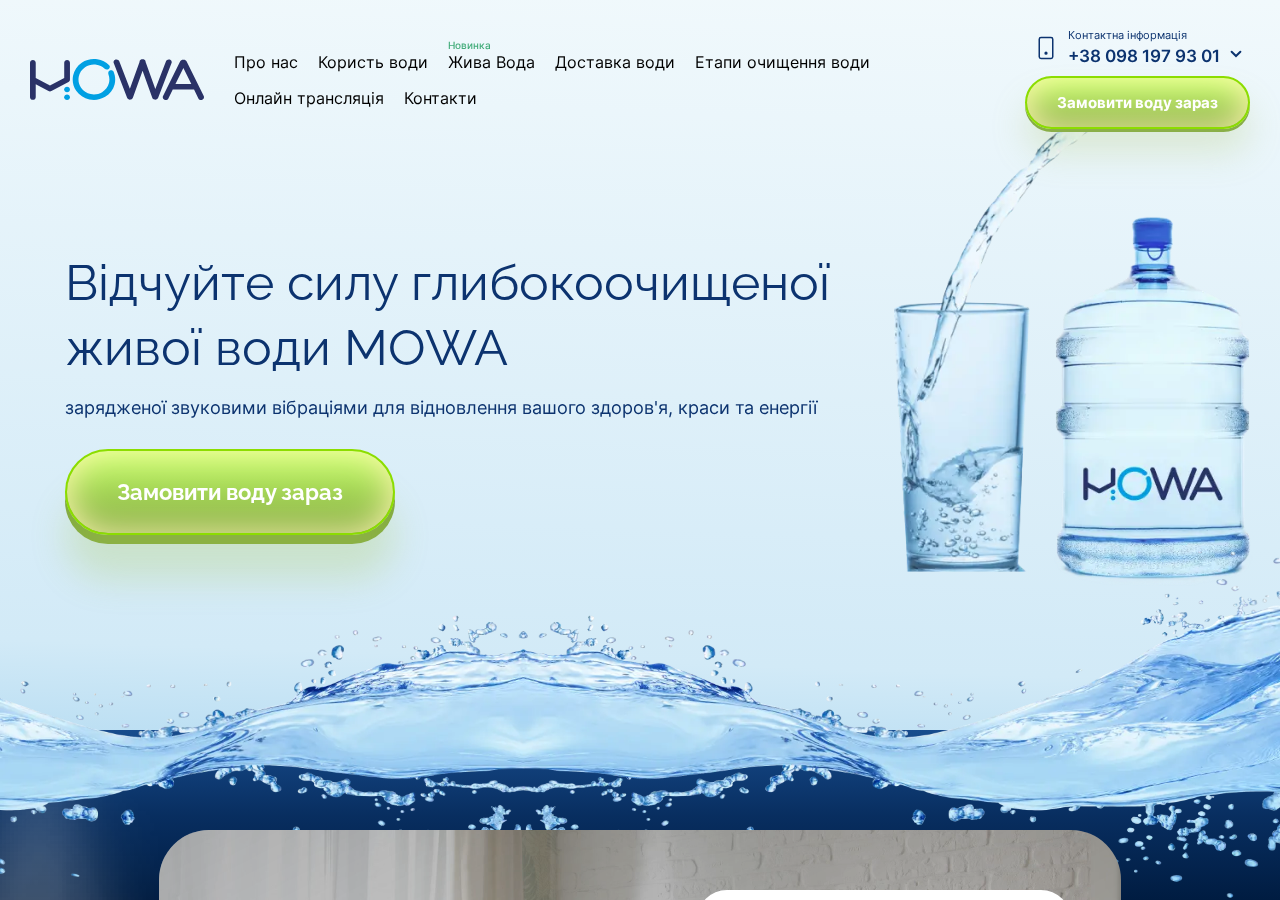
==== commit 879e327b: "s" ====
--- a/index.html
+++ b/index.html
@@ -1,1665 +1,1917 @@
 <!DOCTYPE html>
 <html lang="en">
+  <!DOCTYPE html>
+  <html lang="ru">
+    <head>
+      <meta charset="utf-8" />
+      <meta http-equiv="X-UA-Compatible" content="IE=edge" />
+      <meta name="viewport" content="width=device-width, initial-scale=1.0" />
+      <title>Название</title>
+      <meta name="description" content="Описание" />
+      <meta name="keywords" content="Ключевики" />
+      <meta name="author" content="Автор" />
+      <meta name="image" content="img/logo.png" />
+      <meta property="og:type" content="website" />
+      <meta property="og:title" content="Название" />
+      <meta property="og:description" content="Описание" />
+      <meta property="og:image" content="img/logo.png" />
+      <meta property="og:url" content="https://example.com" />
+      <link rel="apple-touch-icon" sizes="57x57" href="img/apple-icon-57x57.png" />
+      <link rel="apple-touch-icon" sizes="60x60" href="img/apple-icon-60x60.png" />
+      <link rel="apple-touch-icon" sizes="72x72" href="img/apple-icon-72x72.png" />
+      <link rel="apple-touch-icon" sizes="76x76" href="img/apple-icon-76x76.png" />
+      <link rel="apple-touch-icon" sizes="114x114" href="img/apple-icon-114x114.png" />
+      <link rel="apple-touch-icon" sizes="120x120" href="img/apple-icon-120x120.png" />
+      <link rel="apple-touch-icon" sizes="144x144" href="img/apple-icon-144x144.png" />
+      <link rel="apple-touch-icon" sizes="152x152" href="img/apple-icon-152x152.png" />
+      <link rel="apple-touch-icon" sizes="180x180" href="img/apple-icon-180x180.png" />
+      <link rel="icon" type="image/png" sizes="192x192" href="img/android-icon-192x192.png" />
+      <link rel="icon" type="image/png" sizes="32x32" href="img/favicon-32x32.png" />
+      <link rel="icon" type="image/png" sizes="96x96" href="img/favicon-96x96.png" />
+      <link rel="icon" type="image/png" sizes="16x16" href="img/favicon-16x16.png" />
+      <link rel="manifest" href="img/manifest.json" />
+      <meta name="msapplication-TileImage" content="img/ms-icon-144x144.png" />
+      <meta name="msapplication-TileColor" content="#ffffff" />
+      <meta name="theme-color" content="#ffffff" />
+      <meta name="apple-mobile-web-app-title" content="Название" />
+      <meta name="apple-mobile-web-app-capable" content="yes" />
+      <meta name="format-detection" content="telephone=no" />
+      <meta name="format-detection" content="address=no" />
+      <link
+        rel="stylesheet"
+        href="https://cdn.jsdelivr.net/npm/swiper@8/swiper-bundle.min.css?_v=20230717132043"
+      />
+      <link rel="stylesheet" href="css/style.css" />
+      <link rel="stylesheet" href="https://cdn.jsdelivr.net/npm/flatpickr/dist/flatpickr.min.css" />
+    </head>
 
-<!DOCTYPE html>
-<html lang="ru">
-<head>
-    <meta charset="utf-8">
-    <meta http-equiv="X-UA-Compatible" content="IE=edge">
-    <meta name="viewport" content="width=device-width, initial-scale=1.0">
-    <title>Название</title>
-    <meta name="description" content="Описание">
-    <meta name="keywords" content="Ключевики">
-    <meta name="author" content="Автор">
-    <meta name="image" content="img/logo.png">
-    <meta property="og:type" content="website">
-    <meta property="og:title" content="Название">
-    <meta property="og:description" content="Описание">
-    <meta property="og:image" content="img/logo.png">
-    <meta property="og:url" content="https://example.com">
-    <link rel="apple-touch-icon" sizes="57x57" href="img/apple-icon-57x57.png">
-    <link rel="apple-touch-icon" sizes="60x60" href="img/apple-icon-60x60.png">
-    <link rel="apple-touch-icon" sizes="72x72" href="img/apple-icon-72x72.png">
-    <link rel="apple-touch-icon" sizes="76x76" href="img/apple-icon-76x76.png">
-    <link rel="apple-touch-icon" sizes="114x114" href="img/apple-icon-114x114.png">
-    <link rel="apple-touch-icon" sizes="120x120" href="img/apple-icon-120x120.png">
-    <link rel="apple-touch-icon" sizes="144x144" href="img/apple-icon-144x144.png">
-    <link rel="apple-touch-icon" sizes="152x152" href="img/apple-icon-152x152.png">
-    <link rel="apple-touch-icon" sizes="180x180" href="img/apple-icon-180x180.png">
-    <link rel="icon" type="image/png" sizes="192x192" href="img/android-icon-192x192.png">
-    <link rel="icon" type="image/png" sizes="32x32" href="img/favicon-32x32.png">
-    <link rel="icon" type="image/png" sizes="96x96" href="img/favicon-96x96.png">
-    <link rel="icon" type="image/png" sizes="16x16" href="img/favicon-16x16.png">
-    <link rel="manifest" href="img/manifest.json">
-    <meta name="msapplication-TileImage" content="img/ms-icon-144x144.png">
-    <meta name="msapplication-TileColor" content="#ffffff">
-    <meta name="theme-color" content="#ffffff">
-    <meta name="apple-mobile-web-app-title" content="Название">
-    <meta name="apple-mobile-web-app-capable" content="yes">
-    <meta name="format-detection" content="telephone=no">
-    <meta name="format-detection" content="address=no">
-    <link rel="stylesheet" href="https://cdn.jsdelivr.net/npm/swiper@8/swiper-bundle.min.css?_v=20230708220928" />
-    <link rel="stylesheet" href="css/style.css">
-</head>
+    <body>
+      <div class="wrapper">
+        <header class="header">
+          <div class="header__container">
+            <div class="header__body">
+              <a href="#" class="header__logo">
+                <img src="img/logo.svg" alt="" />
+              </a>
+              <nav id="menuBody" class="header__menu menu">
+                <ul class="menu__list">
+                  <li>
+                    <a href="#" class="menu__link"> Про нас </a>
+                  </li>
+                  <li>
+                    <a href="#" class="menu__link"> Користь води </a>
+                  </li>
+                  <li>
+                    <a href="#" class="menu__link _new"> Жива Вода </a>
+                  </li>
+                  <li>
+                    <a href="#" class="menu__link"> Доставка води </a>
+                  </li>
+                  <li>
+                    <a href="#" class="menu__link"> Етапи очищення води </a>
+                  </li>
+                  <li>
+                    <a href="#" data-goto=".broadcast" class="menu__link"> Онлайн трансляція </a>
+                  </li>
 
-<body>
-    <div class="wrapper">
-        <header class="header">
-    <div class="header__container">
-        <div class="header__body">
-            <a href="#" class="header__logo">
-                <img src="img/logo.svg" alt="">
-            </a>
-            <nav id="menuBody" class="header__menu menu">
-                <ul class="menu__list">
+                  <li>
+                    <a href="#" data-goto=".contacts" class="menu__link"> Контакти </a>
+                  </li>
+                </ul>
+              </nav>
+              <div class="header__right">
+                <div class="header__items header-items">
+                  <div class="header-items__icon">
+                    <img src="img/icons/phone.svg" alt="" />
+                  </div>
+                  <div class="header-items__content">
+                    <div class="header-items__label">Контактна інформація</div>
+                    <div class="header-items__dropdown header-items-dropdown">
+                      <button type="button" class="header-items-dropdown__content">
+                        <div class="header-items__link">+38 098 197 93 01</div>
+                        <span class="header-items__arrow">
+                          <img src="img/icons/arrow.svg" alt="" />
+                        </span>
+                      </button>
+                      <ul class="header-items-dropdown__list">
+                        <li>
+                          <a href="tel:+38 098 197 93 01" class="header-items-dropdown__link"
+                            >+38 098 197 93 01</a
+                          >
+                        </li>
+                        <li>
+                          <a href="tel:+38 098 197 93 01" class="header-items-dropdown__link"
+                            >+38 098 197 93 01</a
+                          >
+                        </li>
+                      </ul>
+                    </div>
+                  </div>
+                </div>
+                <a href="#" class="header__button button"> Замовити воду зараз </a>
+                <button id="menuIcon" type="button" class="header__menu-icon">
+                  <span></span>
+                </button>
+              </div>
+            </div>
+          </div>
+        </header>
+        <main class="main">
+          <div class="decors">
+            <div class="decors__item decors__item_1">
+              <picture
+                ><source srcset="img/decor/decor-1.webp" type="image/webp" />
+                <img src="img/decor/decor-1.png" alt=""
+              /></picture>
+            </div>
+            <div class="decors__item decors__item_2">
+              <picture
+                ><source srcset="img/decor/decor-2.webp" type="image/webp" />
+                <img src="img/decor/decor-2.png" alt=""
+              /></picture>
+            </div>
+            <div class="decors__item decors__item_3">
+              <picture
+                ><source srcset="img/decor/decor-3.webp" type="image/webp" />
+                <img src="img/decor/decor-3.png" alt=""
+              /></picture>
+            </div>
+            <div class="decors__item decors__item_4">
+              <picture
+                ><source srcset="img/decor/decor-4.webp" type="image/webp" />
+                <img src="img/decor/decor-4.png" alt=""
+              /></picture>
+            </div>
+            <div class="decors__item decors__item_5">
+              <picture
+                ><source srcset="img/decor/decor-5.webp" type="image/webp" />
+                <img src="img/decor/decor-5.png" alt=""
+              /></picture>
+            </div>
+            <div class="decors__item decors__item_6">
+              <picture
+                ><source srcset="img/decor/decor-6.webp" type="image/webp" />
+                <img src="img/decor/decor-6.png" alt=""
+              /></picture>
+            </div>
+            <div class="decors__item decors__item_7">
+              <picture
+                ><source srcset="img/decor/decor-7.webp" type="image/webp" />
+                <img src="img/decor/decor-7.png" alt=""
+              /></picture>
+            </div>
+            <div class="decors__item decors__item_8">
+              <picture
+                ><source srcset="img/decor/decor-8.webp" type="image/webp" />
+                <img src="img/decor/decor-8.png" alt=""
+              /></picture>
+            </div>
+            <div class="decors__item decors__item_9">
+              <picture
+                ><source srcset="img/decor/decor-9.webp" type="image/webp" />
+                <img src="img/decor/decor-9.png" alt=""
+              /></picture>
+            </div>
+            <div class="decors__item decors__item_10">
+              <picture
+                ><source srcset="img/decor/decor-10.webp" type="image/webp" />
+                <img src="img/decor/decor-10.png" alt=""
+              /></picture>
+            </div>
+            <div class="decors__item decors__item_11">
+              <picture
+                ><source srcset="img/decor/decor-11.webp" type="image/webp" />
+                <img src="img/decor/decor-11.png" alt=""
+              /></picture>
+            </div>
+            <div class="decors__item decors__item_12">
+              <picture
+                ><source srcset="img/decor/decor-12.webp" type="image/webp" />
+                <img src="img/decor/decor-12.png" alt=""
+              /></picture>
+            </div>
+            <div class="decors__item decors__item_13">
+              <picture
+                ><source srcset="img/decor/decor-13.webp" type="image/webp" />
+                <img src="img/decor/decor-13.png" alt=""
+              /></picture>
+            </div>
+            <div class="decors__item decors__item_14">
+              <picture
+                ><source srcset="img/decor/decor-14.webp" type="image/webp" />
+                <img src="img/decor/decor-14.png" alt=""
+              /></picture>
+            </div>
+            <div class="decors__item decors__item_15">
+              <picture
+                ><source srcset="img/decor/decor-15.webp" type="image/webp" />
+                <img src="img/decor/decor-15.png" alt=""
+              /></picture>
+            </div>
+            <div class="decors__item decors__item_16">
+              <picture
+                ><source srcset="img/decor/decor-16.webp" type="image/webp" />
+                <img src="img/decor/decor-16.png" alt=""
+              /></picture>
+            </div>
+            <div class="decors__item decors__item_17">
+              <picture
+                ><source srcset="img/decor/decor-17.webp" type="image/webp" />
+                <img src="img/decor/decor-17.png" alt=""
+              /></picture>
+            </div>
+            <div class="decors__item decors__item_18">
+              <picture
+                ><source srcset="img/decor/decor-18.webp" type="image/webp" />
+                <img src="img/decor/decor-18.png" alt=""
+              /></picture>
+            </div>
+            <div class="decors__item decors__item_19">
+              <picture
+                ><source srcset="img/decor/decor-19.webp" type="image/webp" />
+                <img src="img/decor/decor-19.png" alt=""
+              /></picture>
+            </div>
+            <div class="decors__item decors__item_20">
+              <picture
+                ><source srcset="img/decor/decor-20.webp" type="image/webp" />
+                <img src="img/decor/decor-20.png" alt=""
+              /></picture>
+            </div>
+            <div class="decors__item decors__item_21">
+              <picture
+                ><source srcset="img/decor/decor-21.webp" type="image/webp" />
+                <img src="img/decor/decor-21.png" alt=""
+              /></picture>
+            </div>
+            <div class="decors__item decors__item_22">
+              <picture
+                ><source srcset="img/decor/decor-22.webp" type="image/webp" />
+                <img src="img/decor/decor-22.png" alt=""
+              /></picture>
+            </div>
+            <div class="decors__item decors__item_23">
+              <picture
+                ><source srcset="img/decor/decor-23.webp" type="image/webp" />
+                <img src="img/decor/decor-23.png" alt=""
+              /></picture>
+            </div>
+            <div class="decors__item decors__item_24">
+              <picture
+                ><source srcset="img/decor/decor-24.webp" type="image/webp" />
+                <img src="img/decor/decor-24.png" alt=""
+              /></picture>
+            </div>
+            <div class="decors__item decors__item_25">
+              <picture
+                ><source srcset="img/decor/decor-25.webp" type="image/webp" />
+                <img src="img/decor/decor-25.png" alt=""
+              /></picture>
+            </div>
+            <div class="decors__item decors__item_26">
+              <picture
+                ><source srcset="img/decor/decor-26.webp" type="image/webp" />
+                <img src="img/decor/decor-26.png" alt=""
+              /></picture>
+            </div>
+            <div class="decors__item decors__item_27">
+              <picture
+                ><source srcset="img/decor/decor-27.webp" type="image/webp" />
+                <img src="img/decor/decor-27.png" alt=""
+              /></picture>
+            </div>
+          </div>
+          <section class="intro">
+            <div class="intro__container">
+              <div class="intro__body">
+                <div class="intro__content">
+                  <h1 class="intro__title title">
+                    Відчуйте силу глибокоочищеної живої води <span>mowa</span>
+                  </h1>
+                  <div class="intro__text">
+                    <p>
+                      зарядженої звуковими вібраціями для відновлення вашого здоров'я, краси та
+                      енергії
+                    </p>
+                  </div>
+
+                  <a href="#" class="intro__button intro__button_flex button">
+                    Замовити воду зараз
+                  </a>
+                </div>
+                <div class="intro__bg">
+                  <picture
+                    ><source srcset="img/intro-img.webp" type="image/webp" />
+                    <img src="img/intro-img.png" alt=""
+                  /></picture>
+                </div>
+              </div>
+            </div>
+
+            <div class="intro__decor">
+              <picture
+                ><source srcset="img/waves.webp" type="image/webp" />
+                <img src="img/waves.png" alt=""
+              /></picture>
+            </div>
+          </section>
+          <section class="about">
+            <div class="about__container container">
+              <div class="about__body">
+                <div class="about__video">
+                  <video src="./videos/text-page-intro.mp4" muted autoplay loop></video>
+                </div>
+                <div class="about__content">
+                  <h2 class="about__title">
+                    Високоочищена <br />
+                    Натуральна <br />
+                    Смачна <br />
+                    Жива <br />
+                  </h2>
+                  <div class="about__item">
+                    <p>
+                      <span
+                        >Поверніться до наших витоків, до нашої природної сили, енергії та краси
+                        разом з глибокоочищеною, структурованою, живою водою MOWA!</span
+                      >
+                      <br />
+                      <br />
+                      Ми перші у світі почали <br class="_mob" />
+                      використовувати унікальні технології структурування води звуковими
+                      <br class="_mob" />
+                      хвилями та вібраціями для <br class="_mob" />
+                      відновлення природної структури <br class="_mob" />
+                      води MOWA та підвищення її <br class="_mob" />
+                      енергетичного потенціалу. <br class="_mob" />
+                      Спробуйте воду MOWA – <br class="_mob" />
+                      справжній еліксир життя, що пробуджує вашу <br class="_mob" />
+                      силу та бадьорість, покращує <br class="_mob" />
+                      здоров'я та самопочуття. <br />
+                      <br />
+                      <span>MOWA - це структурована вода, що створена з думкою про вас!</span>
+                    </p>
+                    <a href="#" class="about__link"> Детальніше </a>
+                  </div>
+                </div>
+              </div>
+              <div class="about__row about-row">
+                <div class="about-row__item">
+                  <div class="about-row__icon">
+                    <img src="img/icons/delivery.svg" alt="" />
+                  </div>
+                  <div class="about-row__right">
+                    <div class="about-row__title">Безкоштовна доставка</div>
+                    <p>з 10:00 до 19:00 по м. Кам'янськ</p>
+                  </div>
+                </div>
+                <div class="about-row__item">
+                  <div class="about-row__icon">
+                    <img src="img/icons/filter.svg" alt="" />
+                  </div>
+                  <div class="about-row__right">
+                    <div class="about-row__title">7 ступенів очищення</div>
+                    <p>Назва фільтру</p>
+                  </div>
+                </div>
+                <div class="about-row__item">
+                  <div class="about-row__icon">
+                    <img src="img/icons/loupe.svg" alt="" />
+                  </div>
+                  <div class="about-row__right">
+                    <div class="about-row__title">Постійний контроль якості очищення</div>
+                    <p>7 етапів перевірки</p>
+                  </div>
+                </div>
+              </div>
+            </div>
+          </section>
+          <section class="benefits">
+            <div class="benefits__wrapper">
+              <div class="benefits__container container">
+                <div class="benefits__body">
+                  <div class="benefits__content">
+                    <h2 class="benefits__title">Корисно для роботи</h2>
+                    <div class="benefits__text">
+                      <p>
+                        Освіжаюча вода MOWA зменшує втому, підвищує концентрацію та енергію.
+                        Відчуйте силу чистої води для максимальної продуктивності та досягнення
+                        своїх цілей! Вода MOWA – це ваш ключ до комфортного та ефективного робочого
+                        дня!
+                      </p>
+                    </div>
+                    <a href="#" class="intro__button button"> Замовити воду зараз </a>
+                  </div>
+                  <div class="benefits__image">
+                    <video src="./videos/work.mp4" autoplay muted loop></video>
+                    <div class="benefits__label">work</div>
+                  </div>
+                </div>
+                <div class="benefits__body">
+                  <div class="benefits__content">
+                    <h2 class="benefits__title">Секрет бездоганного смаку ваших страв та напоїв</h2>
+                    <div class="benefits__text">
+                      <p>
+                        Ми є те, що ми п’ємо та їмо. Ще Гіппократ зазначав: «Їжа повинна бути
+                        ліками, а ліки-їжею». Використовуючи нашу унікальну воду, ви відкриєте нові
+                        грані кулінарних шедеврів. MOWA покращує смакові властивості ваших страв, а
+                        також додає неповторний аромат вашим напоям.  Відкрийте для себе справжню
+                        кулінарну магію разом з водою MOWA!
+                      </p>
+                    </div>
+                    <a href="#" class="intro__button button"> Замовити воду зараз </a>
+                  </div>
+                  <div class="benefits__image">
+                    <video src="./videos/cook.mp4" autoplay loop muted></video>
+                    <div class="benefits__label">cook</div>
+                  </div>
+                </div>
+                <div class="benefits__body">
+                  <div class="benefits__content">
+                    <h2 class="benefits__title">Енергія дітям</h2>
+                    <div class="benefits__text">
+                      <p>
+                        Наша чиста та натуральна вода дбайливо підтримує здоров'я та розвиток вашої
+                        дитини від перших днів життя. MOWA - це джерело корисних мінералів та
+                        мікроелементів, необхідних для сильного імунітету та правильного зростання. 
+                        Оберіть воду MOWA для вашої дитини та подаруйте їй найкращий старт у житті,
+                        наповнений здоров'ям та радістю!
+                      </p>
+                    </div>
+                    <a href="#" class="intro__button button"> Замовити воду зараз </a>
+                  </div>
+                  <div class="benefits__image">
+                    <video src="./videos/fun.mp4" autoplay loop muted></video>
+                    <div class="benefits__label">fun</div>
+                  </div>
+                </div>
+                <div class="benefits__body">
+                  <div class="benefits__content">
+                    <h2 class="benefits__title">Для активного життя</h2>
+                    <div class="benefits__text">
+                      <p>
+                        Наша вода забезпечує енергією та силою, яких потребує ваш організм для
+                        кожного кроку на шляху до успіху. На тренуванні або просто під час активного
+                        відпочинку, наша вода стане надійним помічником, допомагаючи зберігати
+                        енергію протягом всього дня.  Будьте у формі та пийте воду MOWA щодня!
+                      </p>
+                    </div>
+                    <a href="#" class="intro__button button"> Замовити воду зараз </a>
+                  </div>
+                  <div class="benefits__image">
+                    <video src="./videos/mmm.mp4" autoplay loop muted></video>
+                    <div class="benefits__label">ммм...</div>
+                  </div>
+                </div>
+              </div>
+            </div>
+          </section>
+          <section class="broadcast">
+            <div class="broadcast__container container">
+              <div class="broadcast__body">
+                <div class="broadcast__content">
+                  <a href="#" class="broadcast__link">
+                    <img src="img/icons/play.svg" alt="" />
+                  </a>
+                  <div class="broadcast__right">
+                    <div class="broadcast__text">Пряма трансляція</div>
+                    <h2 class="broadcast__title">Наше виробництво</h2>
+                  </div>
+                </div>
+
+                <div class="broadcast__video">
+                  <video src="./videos/broadcast.mp4" muted autoplay loop></video>
+                </div>
+              </div>
+            </div>
+          </section>
+          <section class="about-company section tab-section">
+            <div class="about-company__container container">
+              <div class="about-company__body">
+                <div class="about-company__content">
+                  <h2 class="about-company__title title">
+                    Найдосконаліша система очистка води MOWA
+                  </h2>
+                  <div class="about-company__item about-company-item">
+                    <div class="about-company-item__slides tab__slides">
+                      <div class="about-company-item__slide tab__slide _active">
+                        <div class="about-company-item__label">
+                          Видалення забруднень і суспензій до 90 мкм. Kinetico Prefilter KF-BPT 1
+                          (USA)
+                        </div>
+                        <div class="about-company-item__text">
+                          <p>
+                            Фільтр механічного очищення води Kinetico Prefilter KF-BPT 1 від
+                            компанії Kinetico - світового лідера у галузі виробництва систем
+                            очищення води, видаляє забруднення розміром до 90 мкм – глину, іржу,
+                            пісок та інші видимі частинки.
+                          </p>
+                        </div>
+                        <a href="#" class="about-company-item__link"> Детальніше </a>
+                      </div>
+                      <div class="about-company-item__slide tab__slide">
+                        <div class="about-company-item__label">
+                          Очищення від механічних домішок до 20 мкм. Aquafilter HHBB20B (Poland)
+                        </div>
+                        <div class="about-company-item__text">
+                          <p>
+                            Фільтр механічної очистки води Aquafilter HHBB20B від компанії
+                            Aquafilter Europe Ltd (Польща) забезпечує ефективне очищення води від
+                            механічних домішок до 20 мкм.
+                          </p>
+                        </div>
+                        <a href="#" class="about-company-item__link"> Детальніше </a>
+                      </div>
+                      <div class="about-company-item__slide tab__slide">
+                        <div class="about-company-item__label">
+                          Знезалізнення води з видаленням марганцю та сірководню. Система OXI-GEN
+                          1665 TWIN з клапаном «Clack» виробник (USA)
+                        </div>
+                        <div class="about-company-item__text">
+                          <p>
+                            Система OXI-GEN 1665 TWIN з американським клапаном від "Clack"
+                            знезалізнює воду, видаляючи марганець і сірководень, а також інші
+                            небезпечні домішки - стронцій, алюміній, нафтопродукти, фенол, фтор та
+                            ін. Очищення поліпшує колір, смак і запах води.
+                          </p>
+                        </div>
+                        <a href="#" class="about-company-item__link"> Детальніше </a>
+                      </div>
+                      <div class="about-company-item__slide tab__slide">
+                        <div class="about-company-item__label">
+                          Пом’якшення води. Ecosoft FU 1665CE Twin (Ukraine), (USA)
+                        </div>
+                        <div class="about-company-item__text">
+                          <p>
+                            Установка Ecosoft FU 1665CE Twin від Ecosoft  з американським клапаном
+                            від "Clack"- відомого виробника систем водоочищення і фільтрів в Україні
+                            та за кордоном, зменшує жорсткість води, видаляючи солі кальцію і
+                            магнію.
+                          </p>
+                        </div>
+                        <a href="#" class="about-company-item__link"> Детальніше </a>
+                      </div>
+
+                      <div class="about-company-item__slide tab__slide">
+                        <div class="about-company-item__label">
+                          Видалення сірководню. Ecosoft FPC 1665CT TWIN (Ukraine), (USA)
+                        </div>
+                        <div class="about-company-item__text">
+                          <p>
+                            Картридж Ecosoft FPC 1665CT TWIN від української компанії Ecosoft з
+                            американським клапаном від "Clack", оснащений активованим вугіллям,
+                            ефективно видаляє з води сірководень.
+                          </p>
+                        </div>
+                        <a href="#" class="about-company-item__link"> Детальніше </a>
+                      </div>
+                      <div class="about-company-item__slide tab__slide">
+                        <div class="about-company-item__label">
+                          Колба механічного очищення Ecosoft BB20 1" (FPV4520ECO) (Ukraine)
+                        </div>
+                        <div class="about-company-item__text">
+                          <p>
+                            Колба механічного очищення Ecosoft BB20 1" (FPV4520ECO) ефективно
+                            видаляє пісок, мул, іржу та інші механічні забруднення. А також
+                            нейтралізацує неприємні запахи та покращує смакові властивості води
+                            MOWA.
+                          </p>
+                        </div>
+                        <a href="#" class="about-company-item__link"> Детальніше </a>
+                      </div>
+                      <div class="about-company-item__slide tab__slide">
+                        <div class="about-company-item__label">
+                          Зворотний осмос. ECOSOFT MO2 (MO2TP5) (Ukraine), мембрана Dow Filmtec
+                          XLE-440 (USA)
+                        </div>
+                        <div class="about-company-item__text">
+                          <p>
+                            Промислова система зворотного осмосу Ecosoft MO2 від компанії Ecosoft з
+                            мембраною Dow Filmtec XLE-440 (USA)  - найбільш досконалий та ефективний
+                            спосіб видалення з води до 99,8% домішок важких металів, орагнічних
+                            речовин, бактерій та вірусів, а також запахів та присмаку.
+                          </p>
+                        </div>
+                        <a href="#" class="about-company-item__link"> Детальніше </a>
+                      </div>
+                      <div class="about-company-item__slide tab__slide">
+                        <div class="about-company-item__label">
+                          Очищення води від бактерій та мікроорганізмів Ecosoft E-360 (Ukraine)
+                        </div>
+                        <div class="about-company-item__text">
+                          <p>
+                            Ультрафіолетовий знезаражувач води Ecosoft E-360 від української
+                            компанії Ecosoft видаляє до 99,8% мікроорганізмів та бактерій.
+                          </p>
+                        </div>
+                        <a href="#" class="about-company-item__link"> Детальніше </a>
+                      </div>
+
+                      <div class="about-company-item__slide tab__slide">
+                        <div class="about-company-item__label">
+                          Знезараження води за допомогою озонування. Екозон 5- AWS (Ukraine)
+                        </div>
+                        <div class="about-company-item__text">
+                          <p>
+                            Промислова станція озонування води Екозон 5- AWS (5 р/рік) від
+                            української компанії OzonLife очищує воду від бактерій, вірусів, грибів,
+                            запахів та інших забруднень.
+                          </p>
+                        </div>
+                        <a href="#" class="about-company-item__link"> Детальніше </a>
+                      </div>
+                      <div class="about-company-item__slide tab__slide">
+                        <div class="about-company-item__label">
+                          Картридж зі спресованого активованого вугілля Ecosoft CTO10 4,5"х20"
+                          (CHVCB4520ECO) (Ukraine)
+                        </div>
+                        <div class="about-company-item__text">
+                          <p>
+                            Картридж зі спресованого активованого вугілля Ecosoft CTO10 4,5"х20"
+                            (CHVCB4520ECO) від української компанії Ecosoft коригує колір, смак та
+                            запах води MOWA.
+                          </p>
+                        </div>
+                        <a href="#" class="about-company-item__link"> Детальніше </a>
+                      </div>
+                      <div class="about-company-item__slide tab__slide">
+                        <div class="about-company-item__label">
+                          Балансування води мінералами. Ecosoft D0365/50/Ду25 (Ukraine)
+                        </div>
+                        <div class="about-company-item__text">
+                          <p>
+                            Станція пропорційного дозування Ecosoft D0365/50/Ду25  забезпечує
+                            збалансований склад мінералів та мікроелементів у   воді MOWA, яка є
+                            нормою для щоденного споживання.
+                          </p>
+                        </div>
+                        <a href="#" class="about-company-item__link"> Детальніше </a>
+                      </div>
+                      <div class="about-company-item__slide tab__slide">
+                        <div class="about-company-item__label">
+                          Природна мінералізація води мінералами з Моршина. Колона Canature FRP
+                          42-72. Виробник Canature (China)
+                        </div>
+                        <div class="about-company-item__text">
+                          <p>
+                            Колона Canature FRP 42-72 від компанії Canature - одного із найбільших
+                            виробників систем водоочищення в Китаї, забезпечує мінералізацію води
+                            MOWA Моршинським складом для покращення смакових якостей напоїв та їжі.
+                          </p>
+                        </div>
+                        <a href="#" class="about-company-item__link"> Детальніше </a>
+                      </div>
+                      <div class="about-company-item__slide tab__slide">
+                        <div class="about-company-item__label">
+                          Фільтрація води крізь фільтри тонкої очистки. Aquafilter FH20B1-B-WB
+                          (Poland)
+                        </div>
+                        <div class="about-company-item__text">
+                          <p>
+                            Фільтр Aquafilter FH20B1-B-WB видаляє з води механічні суспензії
+                            розміром до 1 мікрона.
+                          </p>
+                        </div>
+                        <a href="#" class="about-company-item__link"> Детальніше </a>
+                      </div>
+                      <div class="about-company-item__slide tab__slide">
+                        <div class="about-company-item__label">Обробка сріблом</div>
+                        <div class="about-company-item__text">
+                          <p>
+                            Інноваційна технологія обробки води MOWA іонами срібла забезпечує
+                            надійний захист від бактерій, вірусів, грибків та паразитів. Завдяки
+                            цьому методу, наша вода стає значно безпечнішою для споживання,
+                            зберігаючи при цьому свої корисні властивості.
+                          </p>
+                        </div>
+                        <a href="#" class="about-company-item__link"> Детальніше </a>
+                      </div>
+                      <div class="about-company-item__slide tab__slide">
+                        <div class="about-company-item__label">Обробки Золотом</div>
+                        <div class="about-company-item__text">
+                          <p>
+                            Обробка води методом Золотова поліпшує якість питної води за допомогою
+                            золотих електродів. Завдяки процесу окислення утворюється колоїдне
+                            золото, яке має антиоксидантні властивості. Золота вода сприяє
+                            поліпшенню обміну речовин, імунітету та травлення.
+                          </p>
+                        </div>
+                        <a href="#" class="about-company-item__link"> Детальніше </a>
+                      </div>
+                      <div class="about-company-item__slide tab__slide">
+                        <div class="about-company-item__label">
+                          Біоактивація води. Біоактиватор Organic Smart (Ukraine)
+                        </div>
+                        <div class="about-company-item__text">
+                          <p>
+                            Біоактиватор Organic Smart від української компанії Organic структурує
+                            молекули води в результаті чого вона набуває властивостей талої води, а
+                            також підвищує її біологічну активність.
+                          </p>
+                        </div>
+                        <a href="#" class="about-company-item__link"> Детальніше </a>
+                      </div>
+                      <div class="about-company-item__slide tab__slide">
+                        <div class="about-company-item__label">
+                          Структурування води MOWA. Структуризатор води GRANDER W200. Виробник
+                          GRANDER (Austria)
+                        </div>
+                        <div class="about-company-item__text">
+                          <p>
+                            Структуризатор води Grander W200 від австрійської компанії Grander,
+                            обробляє воду спеціальними інформаційними полями, забезпечуючи
+                            відновлення природної структури води, нейтралізацію негативної пам`яті,
+                            покращення її якості, смаку та життєвої енергії. Вода набуває
+                            властивостей, максимально схожих на внутрішньоклітинну воду людини, що
+                            забезпечує краще засвоєння води MOWA.
+                          </p>
+                        </div>
+                        <a href="#" class="about-company-item__link"> Детальніше </a>
+                      </div>
+                      <div class="about-company-item__slide tab__slide">
+                        <div class="about-company-item__label">
+                          Насичення води воднем. Насичення води молекулами водню відбувається під
+                          високим тиском у спеціальному генераторі водню.
+                        </div>
+                        <div class="about-company-item__text">
+                          <p>
+                            Воднева вода має антиоксидантні властивості, покращує клітинне
+                            функціонування та знижує запалення. Допомагає уповільнювати старіння,
+                            підвищує енергію, поліпшує гідратацію, сон, знімає тривожність, сприяє
+                            відновленню після тренувань, підсилює імунітет та мозкову активність.
+                          </p>
+                        </div>
+                        <a href="#" class="about-company-item__link"> Детальніше </a>
+                      </div>
+                      <div class="about-company-item__slide tab__slide">
+                        <div class="about-company-item__label">
+                          Лінія автоматичного розливу води ABP-120 BL-120 (CHINA)
+                        </div>
+                        <div class="about-company-item__text">
+                          <p>
+                            Автоматична лінія розливу води ABP-120 BL-120 - це обладнання для
+                            автоматичного розливу та пакування бутлів з водою ємністю 19 літрів. Для
+                            забезпечення безпеки та гігієни процесу розливу води, лінія ABP-120
+                            BL-120 виготовлена з високоякісних матеріалів, які не взаємодіють з
+                            водою і легко миються.
+                          </p>
+                        </div>
+                        <a href="#" class="about-company-item__link"> Детальніше </a>
+                      </div>
+                      <div class="about-company-item__slide tab__slide">
+                        <div class="about-company-item__label">
+                          Очищення води від механічних домішок розміром до 1 мкм. Картридж
+                          Aquafilter FCPP1M (Poland)
+                        </div>
+                        <div class="about-company-item__text">
+                          <p>
+                            Картридж Aquafilter FCPP1M дозволяє видалити найдрібніші механічні
+                            домішки розміром до 1 мкм і зробити воду MOWA надзвичайно прозорою та
+                            чистою.
+                          </p>
+                        </div>
+                        <a href="#" class="about-company-item__link"> Детальніше </a>
+                      </div>
+                      <div class="about-company-item__slide tab__slide">
+                        <div class="about-company-item__label">
+                          Повна дезінфекція води. Ультрафіолетовий стерилізатор Ecosoft E-360
+                          (Ukraine)
+                        </div>
+                        <div class="about-company-item__text">
+                          <p>
+                            Ультрафіолетовий стерилізатор Ecosoft E-360 від української компанії
+                            Ecosoft з високоефективним УФ-променем вбиває до 99,9% бактерій, вірусів
+                            та інших мікроорганізмів у воді, не залишаючи слідів у воді та не
+                            змінюючи її хімічний склад.
+                          </p>
+                        </div>
+                        <a href="#" class="about-company-item__link"> Детальніше </a>
+                      </div>
+                      <div class="about-company-item__slide tab__slide">
+                        <div class="about-company-item__label">
+                          Вершина нашого виробництва – структурування звуковими хвилями та
+                          вібраціями
+                        </div>
+                        <div class="about-company-item__text">
+                          <p>
+                            Наша унікальна та єдина у світі технологія структурування води звуковими
+                            хвилями та вібраціями дозволяє вам пити персоналізовану живу воду MOWA
+                            найвищої якості, оброблену вашими улюбленими музичними творами або
+                            звуковими вібраціями. Такої води ви не знайдете більше ніде у світі!
+                          </p>
+                        </div>
+                        <a href="#" class="about-company-item__link"> Детальніше </a>
+                      </div>
+                    </div>
+                    <div class="about-company-item__buttons tab__btns">
+                      <button
+                        type="button"
+                        class="about-company-item__button tab__btn _active"
+                      ></button>
+                      <button type="button" class="about-company-item__button tab__btn"></button>
+                      <button type="button" class="about-company-item__button tab__btn"></button>
+
+                      <button type="button" class="about-company-item__button tab__btn"></button>
+                      <button type="button" class="about-company-item__button tab__btn"></button>
+                      <button type="button" class="about-company-item__button tab__btn"></button>
+
+                      <button type="button" class="about-company-item__button tab__btn"></button>
+                      <button type="button" class="about-company-item__button tab__btn"></button>
+                      <button type="button" class="about-company-item__button tab__btn"></button>
+                      <button type="button" class="about-company-item__button tab__btn"></button>
+                      <button type="button" class="about-company-item__button tab__btn"></button>
+                      <button type="button" class="about-company-item__button tab__btn"></button>
+                      <button type="button" class="about-company-item__button tab__btn"></button>
+                      <button type="button" class="about-company-item__button tab__btn"></button>
+                      <button type="button" class="about-company-item__button tab__btn"></button>
+                      <button type="button" class="about-company-item__button tab__btn"></button>
+                      <button type="button" class="about-company-item__button tab__btn"></button>
+                      <button type="button" class="about-company-item__button tab__btn"></button>
+                      <button type="button" class="about-company-item__button tab__btn"></button>
+                      <button type="button" class="about-company-item__button tab__btn"></button>
+                      <button type="button" class="about-company-item__button tab__btn"></button>
+
+                      <button type="button" class="about-company-item__button tab__btn"></button>
+                    </div>
+                  </div>
+                </div>
+                <div class="about-company__right">
+                  <div class="about-company__image">
+                    <picture
+                      ><source srcset="img/machine.webp" type="image/webp" />
+                      <img src="img/machine.png" alt="machine"
+                    /></picture>
+                  </div>
+                </div>
+              </div>
+            </div>
+          </section>
+          <section class="reviews section">
+            <div class="reviews__container container">
+              <div class="reviews__body">
+                <h2 class="reviews__top section__top subtitle">Відгуки</h2>
+                <div class="reviews__content">
+                  <div class="reviews__slider swiper">
+                    <div class="reviews__wrapper swiper-wrapper">
+                      <div class="reviews__slide swiper-slide">
+                        <div class="reviews__item reviews-item">
+                          <div class="reviews-item__text">
+                            <p>
+                              «Дуже задоволена якістю води! Це дійсно новий рівень сервісу та якості
+                              води в нашому місті. При цьому ціни дуже демократичні».
+                            </p>
+                          </div>
+                          <div class="reviews-item__content">
+                            <div class="reviews-item__avatar">
+                              <picture
+                                ><source srcset="img/reviews/avatar.webp" type="image/webp" />
+                                <img src="img/reviews/avatar.png" alt="avatar"
+                              /></picture>
+                              <div class="reviews-item__icon">
+                                <img src="img/icons/fb.svg" alt="fb" />
+                              </div>
+                            </div>
+                            <div class="reviews-item__title">Марина Дяченко</div>
+                          </div>
+                        </div>
+                      </div>
+                      <div class="reviews__slide swiper-slide">
+                        <div class="reviews__item reviews-item">
+                          <div class="reviews-item__text">
+                            <p>
+                              «Завжди вчасна доставка води! Всім раджу! Дійсно якісна вода на кожен
+                              день.»
+                            </p>
+                          </div>
+                          <div class="reviews-item__content">
+                            <div class="reviews-item__avatar">
+                              <picture
+                                ><source srcset="img/reviews/avatar-2.webp" type="image/webp" />
+                                <img src="img/reviews/avatar-2.png" alt="avatar"
+                              /></picture>
+                              <div class="reviews-item__icon">
+                                <img src="img/icons/fb.svg" alt="fb" />
+                              </div>
+                            </div>
+                            <div class="reviews-item__title">Тарас Григорчук</div>
+                          </div>
+                        </div>
+                      </div>
+                      <div class="reviews__slide swiper-slide">
+                        <div class="reviews__item reviews-item">
+                          <div class="reviews-item__text">
+                            <p>
+                              Замовляємо в офіс регулярно. Сервіс та якість на висоті. Рекомендую.
+                              Ще й бутлі безкоштовно обміняли. Такої смачної кави я ніколи не пив!
+                              Вода дійсно впливає на смакові якості страв та напоїв. Перевірили на
+                              собі неодноразово!
+                            </p>
+                          </div>
+                          <div class="reviews-item__content">
+                            <div class="reviews-item__avatar">
+                              <picture
+                                ><source srcset="img/reviews/avatar-3.webp" type="image/webp" />
+                                <img src="img/reviews/avatar-3.png" alt="avatar"
+                              /></picture>
+                              <div class="reviews-item__icon">
+                                <img src="img/icons/fb.svg" alt="fb" />
+                              </div>
+                            </div>
+                            <div class="reviews-item__title">Микола Боженко</div>
+                          </div>
+                        </div>
+                      </div>
+                      <div class="reviews__slide swiper-slide">
+                        <div class="reviews__item reviews-item">
+                          <div class="reviews-item__text">
+                            <p>
+                              Ніколи не чули про структурування води звуком. Це щось дивовижне! Наша
+                              вода структурувалась під музику Моцарта. Це дійсно унікальна вода,
+                              аналогів якої немає в світі! Ми всі просто в захваті від цієї води!
+                            </p>
+                          </div>
+                          <div class="reviews-item__content">
+                            <div class="reviews-item__avatar">
+                              <picture
+                                ><source srcset="img/reviews/avatar-4.webp" type="image/webp" />
+                                <img src="img/reviews/avatar-4.png" alt="avatar"
+                              /></picture>
+                              <div class="reviews-item__icon">
+                                <img src="img/icons/fb.svg" alt="fb" />
+                              </div>
+                            </div>
+                            <div class="reviews-item__title">Тетяна Саенко</div>
+                          </div>
+                        </div>
+                      </div>
+                    </div>
+                  </div>
+                  <div class="reviews__controls controls">
+                    <div class="controls__left">
+                      <div class="controls__pagination pagination reviews__pagination"></div>
+                    </div>
+                    <div class="controls__buttons">
+                      <button
+                        type="button"
+                        class="controls__button reviews__button-prev controls__button_prev"
+                      ></button>
+                      <button
+                        type="button"
+                        class="controls__button reviews__button-next controls__button_next"
+                      ></button>
+                    </div>
+                  </div>
+                </div>
+              </div>
+            </div>
+          </section>
+          <section class="special-offer">
+            <div class="special-offer__container container">
+              <div class="special-offer__body">
+                <div class="special-offer__content">
+                  <h2 class="special-offer__title subtitle">
+                    Обміняй 3 бутеля отримай 1 в подарунок
+                  </h2>
+                  <div class="special-offer__text">
+                    <p>
+                      Залишились бутилі від інших постачальників води? Не проблема ми обміняємо і
+                      додамо подарунок, 1 бутиль безкоштовно!
+                    </p>
+                  </div>
+                  <button type="button" class="special-offer__button intro__button">
+                    Забрати подарунок
+                  </button>
+                </div>
+                <div class="special-offer__right">
+                  <div class="special-offer__image">
+                    <picture
+                      ><source srcset="img/bootles.webp" type="image/webp" />
+                      <img src="img/bootles.png" alt="bootles"
+                    /></picture>
+                  </div>
+                  <a href="#" class="special-offer__button intro__button special-offer__mob-button">
+                    Замовити воду зараз
+                  </a>
+                </div>
+              </div>
+            </div>
+          </section>
+          <section class="stages">
+            <div class="stages__container container">
+              <div class="stages__body">
+                <div class="stages__top section__top">
+                  <h2 class="stages__title title">Схема замовлення води</h2>
+                </div>
+                <div class="stages__content">
+                  <div class="stages__item stages-item">
+                    <div class="stages-item__top">
+                      <div class="stages-item__status">1 Етап</div>
+                      <div class="stages-item__image">
+                        <picture
+                          ><source srcset="img/stages/01.webp" type="image/webp" />
+                          <img src="img/stages/01.png" alt="stages-01"
+                        /></picture>
+                      </div>
+                    </div>
+                    <div class="stages-item__title">Заявка</div>
+                    <div class="stages-item__text">
+                      <p>
+                        Залиште <span>заявку на сайті</span>, в
+                        <span>мобільному застосунку, вайбері, телеграмі, whatsapp</span> або за
+                        телефонами:
+                      </p>
+                    </div>
+                    <div class="stages-item__links">
+                      <a href="tel:+38 (098) 197 93 01" class="stages-item__link">
+                        +38 (098) 197 93 01
+                      </a>
+                      <a href="tel:+38 (098) 197 93 01" class="stages-item__link">
+                        +38 (098) 197 93 01
+                      </a>
+                      <a href="tel:+38 (098) 197 93 01" class="stages-item__link">
+                        +38 (098) 197 93 01
+                      </a>
+                    </div>
+                  </div>
+                  <div class="stages__item stages-item">
+                    <div class="stages-item__top">
+                      <div class="stages-item__status">2 Етап</div>
+                      <div class="stages-item__image">
+                        <picture
+                          ><source srcset="img/stages/02.webp" type="image/webp" />
+                          <img src="img/stages/02.png" alt="stages-02"
+                        /></picture>
+                      </div>
+                    </div>
+                    <div class="stages-item__title">Доставка</div>
+                    <div class="stages-item__text">
+                      <p>Кур'єр привезе вам воду в назначений час без перерви та віхідних</p>
+                    </div>
+                  </div>
+                  <div class="stages__item stages-item">
+                    <div class="stages-item__top">
+                      <div class="stages-item__status">3 Етап</div>
+                      <div class="stages-item__image">
+                        <picture
+                          ><source srcset="img/stages/03.webp" type="image/webp" />
+                          <img src="img/stages/03.png" alt="stages-03"
+                        /></picture>
+                      </div>
+                    </div>
+                    <div class="stages-item__title">Оплата</div>
+                    <div class="stages-item__text">
+                      <p>
+                        Після отримання води, ви можете оплатити в будь який зручний для вас спосіб:
+                        готівка, на сайті, в мобільному додатку, за посиланням
+                      </p>
+                    </div>
+                  </div>
+                </div>
+              </div>
+            </div>
+          </section>
+          <section class="calculator">
+            <div class="calculator__container container">
+              <div class="calculator__body">
+                <div class="calculator__content">
+                  <h2 class="calculator__title">
+                    Замовляйте глибокоочищену структуровану воду MOWA вже зараз!
+                  </h2>
+                  <div class="calculator__text">
+                    <p>
+                      Замовляйте глибокоочищену структуровану воду MOWA вже зараз! Оберіть кількість
+                      бутлів, потрібну дату, зручний час доставки та спосіб оплати. 
+                    </p>
+                  </div>
+                  <div class="calculator__main-text">
+                    <p>
+                      Натисніть на кнопку «Замовити воду зараз» та чекайте дзвінка від нашого
+                      оператора.
+                    </p>
+                  </div>
+                </div>
+                <div class="calculator__item calculator-item">
+                  <div class="calculator-item__chose">
+                    <div class="calculator-item__label">Кількість бутлів:</div>
+                    <div class="calculator-item__row">
+                      <div class="set-rating-block">
+                        <input type="radio" name="amount" value="1" />
+                        <input type="radio" name="amount" value="2" />
+                        <input type="radio" name="amount" value="3" />
+                        <input type="radio" name="amount" value="4" />
+                        <input type="radio" name="amount" value="5" />
+                      </div>
+                    </div>
+                  </div>
+                  <div class="calculator-item__chose">
+                    <div class="calculator-item__label">Кількість бутлів на обмін:</div>
+                    <div class="calculator-item__row">
+                      <div class="set-rating-block">
+                        <input type="radio" name="amount-2" value="1" />
+                        <input type="radio" name="amount-2" value="2" />
+                        <input type="radio" name="amount-2" value="3" />
+                        <input type="radio" name="amount-2" value="4" />
+                        <input type="radio" name="amount-2" value="5" />
+                        <input type="radio" name="amount-2" value="6" />
+                        <input type="radio" name="amount-2" value="7" />
+                        <input type="radio" name="amount-2" value="8" />
+                        <input type="radio" name="amount-2" value="9" />
+                        <input type="radio" name="amount-2" value="10" />
+                        <input type="radio" name="amount-2" value="11" />
+                      </div>
+                    </div>
+                  </div>
+                  <div class="calculator-item__row-2">
+                    <div class="calculator-item__field">
+                      <div class="calculator-item__label">Дата</div>
+                      <div class="calculator-item__dropdown dropdown">
+                        <div class="dropdown__body">
+                          <div class="dropdown__content">
+                            <!-- <button type="button" class="dropdown__button input">07/07/2023</button>
+                            <ul class="dropdown__list">
+                              <li class="dropdown__list-item" data-value="1">08/07/2023</li>
+                              <li class="dropdown__list-item" data-value="2">09/07/2023</li>
+                              <li class="dropdown__list-item" data-value="3">10/07/2023</li>
+                            </ul> -->
+                            <div class="input-icon">
+                              <input type="text" class="dropdown__button input" id="datepicker" />
+                              <svg
+                                class="chevron-icon"
+                                xmlns="http://www.w3.org/2000/svg"
+                                width="20"
+                                height="20"
+                                viewBox="0 0 24 24"
+                              >
+                                <path d="M7.41 8.59L12 13.17l4.59-4.58L18 10l-6 6-6-6 1.41-1.41z" />
+                              </svg>
+                            </div>
+                          </div>
+                        </div>
+                      </div>
+                    </div>
+                    <div class="calculator-item__field">
+                      <div class="calculator-item__label">Час</div>
+                      <div class="calculator-item__switcher calculator-item-switcher">
+                        <button type="button" class="calculator-item-switcher__button _active">
+                          <span>з 9:00 до 15:00</span>
+                        </button>
+                        <button type="button" class="calculator-item-switcher__button">
+                          <span>з 15:00 до 20:00</span>
+                        </button>
+                      </div>
+                    </div>
+                  </div>
+                  <div class="calculator-item__field">
+                    <div class="calculator-item__label">Спосіб оплати</div>
+                    <div class="calculator-item__dropdown dropdown">
+                      <div class="dropdown__body">
+                        <div class="dropdown__content">
+                          <button type="button" class="dropdown__button input">
+                            Картою на сайті
+                          </button>
+                          <ul class="dropdown__list">
+                            <li class="dropdown__list-item" data-value="1">Картою на сайті</li>
+                            <li class="dropdown__list-item" data-value="2">Картою на сайті</li>
+                            <li class="dropdown__list-item" data-value="3">Картою на сайті</li>
+                          </ul>
+                          <input
+                            type="text"
+                            name="select-category"
+                            value=""
+                            class="dropdown__input-hidden"
+                          />
+                        </div>
+                      </div>
+                    </div>
+                  </div>
+                  <div class="calculator-item__bottom calculator-item-bottom">
+                    <div class="calculator-item-bottom__row">
+                      <div class="calculator-item-bottom__label">Вартість</div>
+                      <div class="calculator-item-bottom__price">285грн.</div>
+                    </div>
+                    <div class="calculator-item-bottom__row">
+                      <div class="calculator-item-bottom__label">Знижка при онлайн замовленні</div>
+                      <div class="calculator-item-bottom__price">30грн.</div>
+                    </div>
+                    <div class="calculator-item-bottom__row">
+                      <div class="calculator-item-bottom__label">Сумма</div>
+                      <div class="calculator-item-bottom__price">255грн.</div>
+                    </div>
+                  </div>
+                  <a href="#" class="calculator-item__submit-button intro__button">
+                    Замовити воду зараз
+                  </a>
+                  <div class="calculator-item__icons">
+                    <img src="img/icons/payments-method.svg" alt="payments-method" />
+                  </div>
+                </div>
+              </div>
+              <div class="calculator__image">
+                <picture
+                  ><source srcset="img/bootles-2.webp" type="image/webp" />
+                  <img src="img/bootles-2.png" alt="bootles"
+                /></picture>
+              </div>
+            </div>
+          </section>
+          <section class="registration tab-section">
+            <div class="registration__container container">
+              <div class="registration__body">
+                <div class="registration__image">
+                  <picture
+                    ><source
+                      srcset="https://mowa-h2o.com.ua/wp-content/themes/layout/img/banner.webp"
+                      type="image/webp" />
+                    <img
+                      src="https://mowa-h2o.com.ua/wp-content/themes/layout/img/banner.jpg"
+                      alt=""
+                  /></picture>
+                </div>
+                <div class="registration__image registration__image_mob">
+                  <picture
+                    ><source
+                      srcset="
+                        https://mowa-h2o.com.ua/wp-content/themes/layout/img/banner-mobile.webp
+                      "
+                      type="image/webp" />
+                    <img
+                      src="https://mowa-h2o.com.ua/wp-content/themes/layout/img/banner-mobile.jpg"
+                      alt=""
+                  /></picture>
+                </div>
+                <h2 class="registration__title title">Заробляйте з нами</h2>
+                <div class="registration__item registration-item">
+                  <div class="registration-item__row">
+                    <div class="registration-item__num tab__btn _active"></div>
+                    <div class="registration-item__num tab__btn"></div>
+                    <div class="registration-item__num tab__btn"></div>
+                  </div>
+                  <div class="registration-item__slides tab__slides">
+                    <div class="registration-item__slide-content tab__slide _active">
+                      <div class="registration-item__title">Зареєструйтесь на сайті</div>
+                      <div class="registration-item__text">
+                        <p>
+                          Пройдіть за посиланням на
+                          <strong>реєстрацію або авторизуйтесь</strong>&nbsp;на сайті або в
+                          <strong>мобільному застосунку</strong>
+                        </p>
+                      </div>
+                      <a href="#" class="registration-item__button intro__button">
+                        Почати заробляти
+                      </a>
+                    </div>
+                    <div class="registration-item__slide-content tab__slide">
+                      <div class="registration-item__title">Зареєструйтесь на сайті</div>
+                      <div class="registration-item__text">
+                        <p>
+                          Пройдіть за посиланням на
+                          <strong>реєстрацію або авторизуйтесь</strong>&nbsp;на сайті або в
+                          <strong>мобільному застосунку</strong>
+                        </p>
+                      </div>
+                      <a href="#" class="registration-item__button intro__button">
+                        Почати заробляти
+                      </a>
+                    </div>
+                    <div class="registration-item__slide-content tab__slide">
+                      <div class="registration-item__title">Зареєструйтесь на сайті</div>
+                      <div class="registration-item__text">
+                        <p>
+                          Пройдіть за посиланням на
+                          <strong>реєстрацію або авторизуйтесь</strong>&nbsp;на сайті або в
+                          <strong>мобільному застосунку</strong>
+                        </p>
+                      </div>
+                      <a href="#" class="registration-item__button intro__button">
+                        Почати заробляти
+                      </a>
+                    </div>
+                  </div>
+                </div>
+              </div>
+            </div>
+          </section>
+          <section class="gallery tab-section">
+            <div class="gallery__sliders">
+              <div class="gallery__slider tab__slide swiper _active">
+                <div class="gallery__wrapper swiper-wrapper">
+                  <div class="gallery__slide swiper-slide">
+                    <div class="gallery__image">
+                      <picture
+                        ><source srcset="img/gallery/img.webp" type="image/webp" />
+                        <img src="img/gallery/img.jpg" alt=""
+                      /></picture>
+                    </div>
+                  </div>
+                  <div class="gallery__slide swiper-slide">
+                    <div class="gallery__image">
+                      <picture
+                        ><source srcset="img/gallery/img.webp" type="image/webp" />
+                        <img src="img/gallery/img.jpg" alt=""
+                      /></picture>
+                    </div>
+                  </div>
+                  <div class="gallery__slide swiper-slide">
+                    <div class="gallery__image">
+                      <picture
+                        ><source srcset="img/gallery/img.webp" type="image/webp" />
+                        <img src="img/gallery/img.jpg" alt=""
+                      /></picture>
+                    </div>
+                  </div>
+                </div>
+              </div>
+              <div class="gallery__slider tab__slide swiper">
+                <div class="gallery__wrapper swiper-wrapper">
+                  <div class="gallery__slide swiper-slide">
+                    <div class="gallery__image">
+                      <picture
+                        ><source srcset="img/gallery/img.webp" type="image/webp" />
+                        <img src="img/gallery/img.jpg" alt=""
+                      /></picture>
+                    </div>
+                  </div>
+                  <div class="gallery__slide swiper-slide">
+                    <div class="gallery__image">
+                      <picture
+                        ><source srcset="img/gallery/img.webp" type="image/webp" />
+                        <img src="img/gallery/img.jpg" alt=""
+                      /></picture>
+                    </div>
+                  </div>
+                  <div class="gallery__slide swiper-slide">
+                    <div class="gallery__image">
+                      <picture
+                        ><source srcset="img/gallery/img.webp" type="image/webp" />
+                        <img src="img/gallery/img.jpg" alt=""
+                      /></picture>
+                    </div>
+                  </div>
+                </div>
+              </div>
+              <div class="gallery__slider tab__slide swiper">
+                <div class="gallery__wrapper swiper-wrapper">
+                  <div class="gallery__slide swiper-slide">
+                    <div class="gallery__image">
+                      <picture
+                        ><source srcset="img/gallery/img.webp" type="image/webp" />
+                        <img src="img/gallery/img.jpg" alt=""
+                      /></picture>
+                    </div>
+                  </div>
+                  <div class="gallery__slide swiper-slide">
+                    <div class="gallery__image">
+                      <picture
+                        ><source srcset="img/gallery/img.webp" type="image/webp" />
+                        <img src="img/gallery/img.jpg" alt=""
+                      /></picture>
+                    </div>
+                  </div>
+                  <div class="gallery__slide swiper-slide">
+                    <div class="gallery__image">
+                      <picture
+                        ><source srcset="img/gallery/img.webp" type="image/webp" />
+                        <img src="img/gallery/img.jpg" alt=""
+                      /></picture>
+                    </div>
+                  </div>
+                </div>
+              </div>
+            </div>
+            <div class="gallery__container container">
+              <div class="gallery__body">
+                <h2 class="gallery__title subtitle">Галерея</h2>
+                <div class="gallery__buttons">
+                  <button type="button" class="gallery__button tab__btn">
+                    Всі <span>матеріали</span>
+                  </button>
+                  <button type="button" class="gallery__button tab__btn">Відео</button>
+                  <button type="button" class="gallery__button tab__btn">Фото</button>
+                </div>
+              </div>
+              <div class="gallery__controls controls">
+                <div class="controls__left">
+                  <div class="controls__pagination pagination gallery__pagination"></div>
+                </div>
+                <div class="controls__buttons">
+                  <button
+                    type="button"
+                    class="controls__button gallery__button-prev controls__button_prev"
+                  ></button>
+                  <button
+                    type="button"
+                    class="controls__button gallery__button-next controls__button_next"
+                  ></button>
+                </div>
+              </div>
+            </div>
+          </section>
+          <section class="banner">
+            <div class="banner__container container">
+              <div class="banner__body">
+                <div class="banner__image">
+                  <picture
+                    ><source srcset="img/aplication.webp" type="image/webp" />
+                    <img src="img/aplication.png" alt=""
+                  /></picture>
+                </div>
+                <div class="banner__content">
+                  <h2 class="banner__title title">Вода завжди під рукою</h2>
+                  <div class="banner__text">
+                    <p>Завантажте мобільний застосунок для зручного замовлення</p>
+                  </div>
+                  <div class="banner__links">
+                    <a href="#" class="banner__link">
+                      <img src="img/icons/googlePlay.svg" alt="googlePlay" />
+                    </a>
+                    <a href="#" class="banner__link">
+                      <img src="img/icons/appStore.svg" alt="appStore" />
+                    </a>
+                  </div>
+                </div>
+              </div>
+            </div>
+          </section>
+          <section class="questions">
+            <div class="questions__container container">
+              <div class="questions__body">
+                <h2 class="questions__title title section__top">Відповіді на питання</h2>
+                <div data-spollers data-one-spoller class="questions__content">
+                  <div class="questions__item questions-item">
+                    <button data-spoller type="button" class="questions-item__title">
+                      Як замовити воду MOWA з доставкою?
+                    </button>
+                    <div class="questions-item__content">
+                      <p>Замовляйте глибокоочищену структуровану воду MOWA:</p>
+                      <ul>
+                        <li>На сайті або у нашому застосунку; </li>
+                        <li>надсилайте повідомлення до Viber, Telegram або WhatsApp; </li>
+                        <li>телефонуйте до нашого Call-центру.</li>
+                      </ul>
+                      <p>
+                        Ви зможете забронювати найбільш зручні дату та час доставки, а також
+                        сплатити за замовлення будь-яким зручним способом.
+                      </p>
+                    </div>
+                  </div>
+                  <div class="questions__item questions-item">
+                    <button data-spoller type="button" class="questions-item__title">
+                      У мене є бутлі від інших постачальників води. Чи можу я їх обміняти?
+                    </button>
+                    <div class="questions-item__content">
+                      <p>
+                        Так, звичайно. Ми пропонуємо безкоштовно обміняти 3 бутлі від інших
+                        постачальників води та отримати 1 бутель у подарунок.
+                      </p>
+                    </div>
+                  </div>
+                  <div class="questions__item questions-item">
+                    <button data-spoller type="button" class="questions-item__title">
+                      Як можна оплатити замовлення?
+                    </button>
+                    <div class="questions-item__content">
+                      <p>
+                        Ви можете оплатити замовлення будь-яким зручним способом: онлайн, карткою,
+                        готівкою, в мобільному застосунку, за посиланням.
+                      </p>
+                    </div>
+                  </div>
+
+                  <div class="questions__item questions-item">
+                    <button data-spoller type="button" class="questions-item__title">
+                      Чи можлива доставка води в день замовлення?
+                    </button>
+                    <div class="questions-item__content">
+                      <p>
+                        Ми пропонуємо нашим клієнтам бездоганний сервіс доставки води. Тому у нас ви
+                        можете замовити воду з доставкою в день замовлення. Будьте здорові та пийте
+                        корисну воду MOWA щодня!
+                      </p>
+                    </div>
+                  </div>
+                  <div class="questions__item questions-item">
+                    <button data-spoller type="button" class="questions-item__title">
+                      Чи підходить вода MOWA для малюків?
+                    </button>
+                    <div class="questions-item__content">
+                      <p>
+                        Так, звичайно. Вода MOWA має м'який смак, збалансований склад мінералів, які
+                        ідеально підходять для вашого малюка з перших днів життя.
+                      </p>
+                    </div>
+                  </div>
+                  <div class="questions__item questions-item">
+                    <button data-spoller type="button" class="questions-item__title">
+                      Як очищується вода MOWA?
+                    </button>
+                    <div class="questions-item__content">
+                      <p>
+                        Наша вода очищається від забруднень та мікроелементів розміром до 1 мікрона,
+                        а також від вірусів, бактерій, мікроорганізмів, грибів, пестицидів та інших
+                        небезпечних для здоров’я мікродомішок.  <br />
+                        <br />
+                        Ми використовуємо кращі фільтри та обладнання від провідних світових та
+                        вітчизняних виробників: KINETICO (США), Ecosoft (Україна), Aquafilter
+                        (Польща) та інші.  <br />
+                        <br />
+                        Наша інноваційна система глибокої очистки води №1 в Україні забезпечує
+                        бездоганний смак, кришталеву чистоту та преміальну якість води MOWA. Ви
+                        можете прямо зараз приєднатись до онлайн трансляції та побачити, як працює
+                        наше виробництво в режимі реального часу.
+                      </p>
+                    </div>
+                  </div>
+                  <div class="questions__item questions-item">
+                    <button data-spoller type="button" class="questions-item__title">
+                      Чим корисна структурована вода MOWA?
+                    </button>
+                    <div class="questions-item__content">
+                      <p>
+                        Наша революційна технологія структурування води звуковими хвилями дозволяє
+                        змінювати молекулярну структуру та енергетичний потенціал води, перетворюючи
+                        звичайну воду на джерело живої сили для вашого організму. <br />
+                        <br />
+                        Наша вода має правильну гармонійну структуру, яка несе в собі позитивні
+                        вібрації та насичує клітини організму чистою енергією.<br />
+                        <br />
+                        Вода MOWA повністю засвоюється організмом, має корисні мінерали та
+                        мікроелементи, підходить для щоденного вживання та не містить хімічних
+                        консервантів. Вона м'яка, має ідеальний рівень рН та оптимальний рівень
+                        мінералізації. <br />
+                        <br />
+                        Завдяки цьому наша вода є справжніми ліками, здатними відновлювати природний
+                        баланс в організмі, зменшуючи запальний процеси, підвищуючи імунітет,
+                        нормалізуючи обмін речовин, роботу ШКТ та серцево-судинної систем.
+                      </p>
+                    </div>
+                  </div>
+                  <div class="questions__item questions-item">
+                    <button data-spoller type="button" class="questions-item__title">
+                      Як почати заробляти на доставці води MOWA?
+                    </button>
+                    <div class="questions-item__content">
+                      <p>
+                        Ми прагнемо не лише надавати високоякісну воду, а й допомагати нашим
+                        клієнтам розвивати свій бізнес і отримувати додатковий дохід, працюючи з
+                        нами.  <br />
+                        <br />
+                        Ми шукаємо партнерів, які розділяють нашу філософію і хочуть допомогти нам
+                        розповсюджувати цю унікальну воду по всьому світу.  <br />
+                        <br />
+                        Приєднуйтесь до нас вже сьогодні! Реєструйтесь на сайті або в мобільному
+                        застосунку та почніть заробляти
+                      </p>
+                    </div>
+                  </div>
+                </div>
+              </div>
+            </div>
+          </section>
+          <section class="contacts tab-section">
+            <div class="contacts__container container">
+              <div class="contacts__body">
+                <h2 class="contacts__title title section__top">Контакти</h2>
+                <div class="contacts__row">
+                  <div class="contacts__left">
+                    <div class="contacts__label">Телефони</div>
+                    <div class="contacts__links">
+                      <a href="tel:+38 098 197 93 01" class="contacts__link">
+                        +38 098 197 93 01
+                        <span>Київстар</span>
+                      </a>
+                      <a href="tel:+38 098 197 93 01" class="contacts__link">
+                        +38 098 197 93 01
+                        <span>Vodafon</span>
+                      </a>
+                      <a href="tel:+38 098 197 93 01" class="contacts__link">
+                        +38 098 197 93 01
+                        <span>Lifecell</span>
+                      </a>
+                    </div>
+                  </div>
+                  <div class="contacts__middle">
+                    <div class="contacts__label">Електронна пошта</div>
+                    <a href="mailto:info@voda-rodnik.com.ua" class="contacts__link">
+                      info@voda-rodnik.com.ua
+                    </a>
+                  </div>
+                  <div class="contacts__right">
+                    <div class="contacts__label">Пишіть в месенджери</div>
+                    <div class="contacts__socials">
+                      <a href="#" class="contacts__social-link">
+                        <img src="img/icons/viber.svg" alt="" />
+                      </a>
+                      <a href="#" class="contacts__social-link">
+                        <img src="img/icons/telega.svg" alt="" />
+                      </a>
+                      <a href="#" class="contacts__social-link">
+                        <img src="img/icons/WhatsApp.svg" alt="" />
+                      </a>
+                    </div>
+                  </div>
+                </div>
+              </div>
+              <div class="contacts__wrapper">
+                <div class="contacts__buttons">
+                  <button type="button" class="contacts__button tab__btn _active">
+                    <span>м.Кам'янське, вул. Мальовнича, 10</span>
+                  </button>
+                  <button type="button" class="contacts__button tab__btn">
+                    <span> м.Кам'янське, пр. Тараса Шевченка, 3</span>
+                  </button>
+                  <div class="contacts__dropdown dropdown dropdown-contacts">
+                    <div class="dropdown-contacts__content dropdown__content">
+                      <button class="dropdown-contacts__button dropdown__button" type="button">
+                        м.Кам'янське, вул. Мальовнича, 10
+                      </button>
+                      <ul class="dropdown-contacts__list dropdown__list"></ul>
+                    </div>
+                  </div>
+                </div>
+              </div>
+            </div>
+            <div class="contacts__map">
+              <div class="contacts__map-item tab__slide _active">
+                <iframe
+                  src="https://www.google.com/maps/embed?pb=!1m18!1m12!1m3!1d2636.594251889637!2d22.284338776256405!3d48.636745971302894!2m3!1f0!2f0!3f0!3m2!1i1024!2i768!4f13.1!3m3!1m2!1s0x47391830ccabbdd9%3A0xfbc92c53608a198a!2z0JzQsNC70YzQvtCy0L3QuNGH0LAsIDEwLCDQo9C20LPQvtGA0L7QtCwg0JfQsNC60LDRgNC_0LDRgtGB0YzQutCwINC-0LHQu9Cw0YHRgtGMLCDQo9C60YDQsNC40L3QsCwgODgwMDA!5e0!3m2!1sru!2srs!4v1688739239847!5m2!1sru!2srs"
+                  style="border: 0"
+                  allowfullscreen=""
+                  loading="lazy"
+                  referrerpolicy="no-referrer-when-downgrade"
+                ></iframe>
+              </div>
+              <div class="contacts__map-item tab__slide">
+                <iframe
+                  src="https://www.google.com/maps/embed?pb=!1m18!1m12!1m3!1d2642.8604561559637!2d34.608508976249!3d48.51673967128785!2m3!1f0!2f0!3f0!3m2!1i1024!2i768!4f13.1!3m3!1m2!1s0x40dbdba7dee20969%3A0x60dd41897fd92d33!2z0L_RgNC-0YHQvy4g0KLQsNGA0LDRgdCwINCo0LXQstGH0LXQvdC60LAsIDMsINCa0LDQvOKAmdGP0L3RgdGM0LrQtSwg0JTQvdGW0L_RgNC-0L_QtdGC0YDQvtCy0YHRjNC60LAg0L7QsdC70LDRgdGC0YwsINCj0LrRgNCw0LjQvdCwLCA1MTkwOQ!5e0!3m2!1sru!2srs!4v1688739274120!5m2!1sru!2srs"
+                  style="border: 0"
+                  allowfullscreen=""
+                  loading="lazy"
+                  referrerpolicy="no-referrer-when-downgrade"
+                ></iframe>
+              </div>
+            </div>
+          </section>
+        </main>
+        <footer class="footer">
+          <div class="footer__container container">
+            <div class="footer__body">
+              <a href="/index.html" class="footer__logo">
+                <img src="img/logo-white.svg" alt="logo" />
+              </a>
+              <div class="footer__content">
+                <nav class="footer__menu footer-menu">
+                  <div class="footer-menu__label">Меню</div>
+                  <ul class="footer-menu__list">
                     <li>
-                        <a href="#" class="menu__link">
-                            Про нас
-                        </a>
+                      <a href="#" class="footer-menu__link"> Про нас </a>
                     </li>
                     <li>
-                        <a href="#" class="menu__link">
-                            Користь води
-                        </a>
+                      <a href="#" class="footer-menu__link _new">
+                        <span>Новинка</span>
+                        Користь води
+                      </a>
                     </li>
                     <li>
-                        <a href="#" class="menu__link _new">
-                            Жива Вода
-                        </a>
+                      <a href="#" class="footer-menu__link"> Жива Вода </a>
                     </li>
                     <li>
-                        <a href="#" class="menu__link">
-                            Доставка води
-                        </a>
+                      <a href="#" class="footer-menu__link"> Доставка води </a>
                     </li>
                     <li>
-                        <a href="#" class="menu__link">
-                            Етапи очищення води
-                        </a>
+                      <a href="#" data-goto=".about-company" class="footer-menu__link">
+                        Етапи очищення води
+                      </a>
                     </li>
                     <li>
-                        <a href="#" data-goto=".broadcast" class="menu__link">
-                            Онлайн трансляція
-                        </a>
+                      <a href="#" data-goto=".broadcast" class="footer-menu__link">
+                        Онлайн трансляція
+                      </a>
                     </li>
-
                     <li>
-                        <a href="#" data-goto=".contacts" class="menu__link">
-                            Контакти
-                        </a>
+                      <a href="" data-goto=".contacts" class="footer-menu__link"> Контакти </a>
                     </li>
-                </ul>
-            </nav>
-            <div class="header__right">
-                <div class="header__items header-items">
-                    <div class="header-items__icon">
-                        <img src="img/icons/phone.svg" alt="">
-                    </div>
-                    <div class="header-items__content">
-                        <div class="header-items__label">
-                            Контактна інформація
-                        </div>
-                        <div class="header-items__dropdown header-items-dropdown">
-                            <button type="button" class="header-items-dropdown__content">
-                                <div class="header-items__link">+38 098 197 93 01</div>
-                                <span class="header-items__arrow">
-                                    <img src="img/icons/arrow.svg" alt="">
-                                </span>
-                            </button>
-                            <ul class="header-items-dropdown__list">
-                                <li>
-                                    <a href="tel:+38 098 197 93 01" class="header-items-dropdown__link">+38 098 197 93 01</a>
-                                </li>
-                                <li>
-                                    <a href="tel:+38 098 197 93 01" class="header-items-dropdown__link">+38 098 197 93 01</a>
-                                </li>
-                            </ul>
-                        </div>
-                    </div>
-                </div>
-                <a href="#" class="header__button button">
-                    Замовити воду зараз
-                </a>
-                <button id="menuIcon" type="button" class="header__menu-icon">
-                    <span></span>
-                </button>
-            </div>
-        </div>
-    </div>
-</header>
-        <main class="main">
-             <section class="intro">
-    <div class="intro__container">
-        <div class="intro__body">
-            <div class="intro__content">
-                <h1 class="intro__title title">
-                    Відчуйте силу глибокоочищеної живої води <span>mowa</span> 
-                </h1>
-                <div class="intro__text">
-                    <p>
-                        зарядженої звуковими вібраціями для відновлення вашого здоров'я, краси та енергії
-                    </p>
-                </div>
-                
-                <a href="#" class="intro__button intro__button_flex button">
-                    Замовити воду зараз
-                </a>
-            </div>
-            <div class="intro__bg">
-                <picture><source srcset="img/intro-img.webp" type="image/webp"><img src="img/intro-img.png" alt=""></picture>
-            </div>
-        </div>
-    </div>
-   
-    <div class="intro__decor">
-        <picture><source srcset="img/waves.webp" type="image/webp"><img src="img/waves.png" alt=""></picture>
-    </div>
-</section>
-             <section class="about">
-    <div class="about__container container">
-        <div class="about__body">
-            <div class="about__video">
-                <video src="https://s3-figma-videos-production-sig.figma.com/video/603898137281152878/TEAM/993a/3ce8/-a98f-4cba-816b-ba16067e7bf9?Expires=1689552000&Signature=NidlJ-kKW440wuOAyRQgSklhNOkeUUcbQjYP8wHNJno61MFyIhjEhr4Z4fHIQWi-AxfHdJ10B603JhPcK3KDpsRKrhVszKA-xjruhY8kEpSZtmS6y-dBtQvh6spevwfI9R7nD9e~7YMUNRbF9Zf47J-MqYDKax5TIOqhw1iPcaFpcA1sOo3egIrBNJ88JikthAP~zRiOwBhoqR0eF8oyFxMKgBHlu~uquLM70HF-0Menc9uDRC4OJyWD7Owj~pGZOPDdRW-GFL~6GiRwgcP6XqydqM7DXBAc1SRsqQ6~yKbLnFYwRK67tP2~QEUfvdUKBNmAsdU3U9YlbKLBWAEPcw__&Key-Pair-Id=APKAQ4GOSFWCVNEHN3O4"  autoplay loop></video>
-            </div>
-            <div class="about__content">
-                <h2 class="about__title">
-                    Високоочищена <br>
-                    Натуральна <br>
-                    Смачна <br>
-                    Жива <br>
-                </h2>
-                <div class="about__item">
-                    <p>
-                        <span>Поверніться до наших витоків, до нашої природної сили, енергії та краси разом з
-                            глибокоочищеною,
-                            структурованою, живою водою MOWA!</span> <br> <br>
-                        Ми перші у світі почали використовувати унікальні технології структурування води звуковими хвилями
-                        та вібраціями для відновлення природної структури води MOWA та підвищення її енергетичного
-                        потенціалу. Спробуйте воду MOWA – справжній еліксир життя, що пробуджує вашу силу та бадьорість,
-                        покращує здоров'я та самопочуття. <br> <br>
-                        <span>MOWA - це структурована вода, що створена з думкою про вас!</span>
-                        
-                    </p>
-                    <a href="#" class="about__link">
-                        Детальніше
-                    </a>
-                </div>
-            </div>
-            
-        </div>
-        <div class="about__row about-row">
-            <div class="about-row__item">
-                <div class="about-row__icon">
-                    <img src="img/icons/delivery.svg" alt="">
-                </div>
-                <div class="about-row__right">
-                    <div class="about-row__title">
-                        Безкоштовна доставка
-                    </div>
-                    <p>
-                        з 10:00 до 19:00 по м. Кам'янськ
-                    </p>
-                </div>
-            </div>
-            <div class="about-row__item">
-                <div class="about-row__icon">
-                    <img src="img/icons/filter.svg" alt="">
-                </div>
-                <div class="about-row__right">
-                    <div class="about-row__title">
-                        7 ступенів очищення
-                    </div>
-                    <p>
-                        Назва фільтру
-                    </p>
-                </div>
-            </div>
-            <div class="about-row__item">
-                <div class="about-row__icon">
-                    <img src="img/icons/loupe.svg" alt="">
-                </div>
-                <div class="about-row__right">
-                    <div class="about-row__title">
-                        Постійний контроль якості очищення
-                    </div>
-                    <p>
-                        7 етапів перевірки
-                    </p>
-                </div>
-            </div>
-        </div>      
-    </div>
-    
-</section>
-             <section class="benefits">
-    <div class="benefits__wrapper">
-        <div class="benefits__container container">
-            <div class="benefits__body">
-                <div class="benefits__content">
-                    <h2 class="benefits__title">
-                        Корисно для роботи
-                    </h2>
-                    <div class="benefits__text">
-                        <p>
-                            Освіжаюча вода MOWA зменшує втому, підвищує концентрацію та енергію. Відчуйте силу чистої
-                            води для максимальної продуктивності та досягнення своїх цілей! Вода MOWA – це ваш ключ до
-                            комфортного та ефективного робочого дня!
-                        </p>
-                    </div>
-                    <a href="#" class="intro__button button">
-                        Замовити воду зараз
-                    </a>
-                </div>
-                <div class="benefits__image">
-                    <video
-                        src="https://s3-figma-videos-production-sig.figma.com/video/603898137281152878/TEAM/a749/e7ed/-2426-4c43-8ad5-755f92b313bf?Expires=1689552000&Signature=bQqcFqspKQQjQNtC6BlkO8CovzMt2QQKBgYIjAZk83STu89QH9iHz~V8CwdCcLC1IfPMTfk3ZMMXWh~Ax9x5CnRw5urFWxI1Sj7F~c6oi2o7o8Re0SMVC7RPL0Se6DkdBRHmbwbBnZRnfBwWezQI5t8~EqqBEPjaFUe5E0zsaYqy4wtSqEdzetxXEw0fqSXWxot4EHs5u1gL2l~NEW4cCfqAElJgVeYN5bbA55AyRWEAlm1QMLQ~XW138ILP~nJj125cf5Zlb3efdguPl041u3zE3~wDoUHYhbNtT4i4ujPVqbaw6ZNsP3WOGce8FQ0zqbuB70390Q8gJ2mP85P-cQ__&Key-Pair-Id=APKAQ4GOSFWCVNEHN3O4"
-                        autoplay loop></video>
-                    <div class="benefits__label">
-                        work
-                    </div>
-                </div>
-            </div>
-            <div class="benefits__body">
-                <div class="benefits__content">
-                    <h2 class="benefits__title">
-                        Секрет бездоганного смаку ваших страв та напоїв
-                    </h2>
-                    <div class="benefits__text">
-                        <p>
-                            Ми є те, що ми п’ємо та їмо. Ще Гіппократ зазначав: «Їжа повинна бути ліками, а ліки-їжею».
-                            Використовуючи нашу унікальну воду, ви відкриєте нові грані кулінарних шедеврів. MOWA
-                            покращує смакові властивості ваших страв, а також додає неповторний аромат вашим напоям. 
-                            Відкрийте для себе справжню кулінарну магію разом з водою MOWA!
-                        </p>
-                    </div>
-                    <a href="#" class="intro__button button">
-                        Замовити воду зараз
-                    </a>
-                </div>
-                <div class="benefits__image">
-                    <video
-                        src="https://s3-figma-videos-production-sig.figma.com/video/603898137281152878/TEAM/2f55/95ac/-6996-4524-a552-e5fe5af837df?Expires=1689552000&Signature=mGKKOBOSznMKgnaFLgtLKIwsUMJTl59q1G3E5ABQsgful5QBTSDbppWR2~TsnI7iah7h17GQiyhTozOcGSntoYpTtJH5m21z538lJnIXjdeD46UDzym2MzwWBH8enEYo0J50k~u1iLBdVgIK9RRb2Co3Eb9bgD-IpSfBp3XFkziUnNgToosa1wnFdX-5gemP0wADuvY702r8M-6~U-ppJ4OYskt7ay6zUDUCsMDlA4K8P2W1VBqSWMIgFm9URnL9Gezezf5vS8Stl2ylx1C4hc4T~bcMdDQbqIKCozEQQOh1OIvsElUC5pFyS5VAgDritYfhHPbm45awjAlfe92aEQ__&Key-Pair-Id=APKAQ4GOSFWCVNEHN3O4"
-                        autoplay loop muted></video>
-                    <div class="benefits__label">
-                        cook
-                    </div>
-                </div>
-            </div>
-            <div class="benefits__body">
-                <div class="benefits__content">
-                    <h2 class="benefits__title">
-                        Енергія дітям
-                    </h2>
-                    <div class="benefits__text">
-                        <p>
-                            Наша чиста та натуральна вода дбайливо підтримує здоров'я та розвиток вашої дитини від
-                            перших днів життя. MOWA - це джерело корисних мінералів та мікроелементів, необхідних для
-                            сильного імунітету та правильного зростання. 
-                            Оберіть воду MOWA для вашої дитини та подаруйте їй найкращий старт у житті, наповнений
-                            здоров'ям та радістю!
-                        </p>
-                    </div>
-                    <a href="#" class="intro__button button">
-                        Замовити воду зараз
-                    </a>
-                </div>
-                <div class="benefits__image">
-                    <video
-                        src="https://s3-figma-videos-production-sig.figma.com/video/603898137281152878/TEAM/26a5/df7c/-f30a-4c92-9d90-750e1c261d1a?Expires=1689552000&Signature=h200NnsYc~n99YwW2AKzW9RGBqkbeHQ7uZAznGh7EzffMvZUj5ydovL06wrJvKreu3Ll-3MGdvEO2i3CwckPHpIxqUvR0TsU8JSO2z-pH73Xd~3oFW4k1Ly44Dwx~9H6BEtTFLh4tmVMfHMFl7fp33xMbUJuqTZ1EbbbDhFj-HYOmNWnl2VRsJJKkkQzLl1yUp3~5rEwcXKXl6xy4QB4S7aQB346a4E5skUUCg-YxpuTjjlT4yWljgh3tdw0o8t~cKnqDiQeDMfECImPV04tksUrI0CFG1atM3SShGFxaDMULFgg8ln-zBi9n4fS~2HTfH2JTSmuMKo1tntwrSkMxA__&Key-Pair-Id=APKAQ4GOSFWCVNEHN3O4"
-                        autoplay loop muted></video>
-                    <div class="benefits__label">
-                        fun
-                    </div>
-                </div>
-            </div>
-            <div class="benefits__body">
-                <div class="benefits__content">
-                    <h2 class="benefits__title">
-                        Для активного життя
-                    </h2>
-                    <div class="benefits__text">
-                        <p>
-                            Наша вода забезпечує енергією та силою, яких потребує ваш організм для кожного кроку на шляху до успіху. На тренуванні або просто під час активного відпочинку, наша вода стане надійним помічником, допомагаючи зберігати енергію протягом всього дня. 
-                            Будьте у формі та пийте воду MOWA щодня!
-                        </p>
-                    </div>
-                    <a href="#" class="intro__button button">
-                        Замовити воду зараз
-                    </a>
-                </div>
-                <div class="benefits__image">
-                    <video
-                        src="https://s3-figma-videos-production-sig.figma.com/video/603898137281152878/TEAM/424e/1907/-e2fb-4bb1-99d1-dc291b11db04?Expires=1689552000&Signature=iVRJ1V5uv1zlOkEC7OZzs~irgFw2yi-4VShkgTGKBAdnjoxim8viAAIUQdwdIs0l0XISxMLboFrz4cy2b1ARpV5vLStpwTjjycFMAX4j8Wfw7i1i9RLghM2~VxcUUn2qjaV2x3uHYL3cgYqD0GqSPZ5s~LGwCv3qSfR1SKLCeqVlmWSoj6dNumhzoZFKsQ-wIsPb20EtlX4hLxZnMLk5eIbTFqRDmn8FnCe8e8UKQ5cE~wCjRBDnecCHv8A1REL3-u2aHdifY375S2lgPt-xhzmF1GOwJlwUut98IUgbPImXLUgQi14tWToPLPvl-yJJOqEGij~C7hz12v459AZiMw__&Key-Pair-Id=APKAQ4GOSFWCVNEHN3O4"
-                        autoplay loop muted></video>
-                    <div class="benefits__label">
-                        ммм...
-                    </div>
-                </div>
-            </div>
-        </div>
-    </div>
-
-</section>
-             <section class="broadcast">
-    <div class="broadcast__container container">
-        <div class="broadcast__body">
-            <div class="broadcast__content">
-                <a href="#" class="broadcast__link">
-                    <img src="img/icons/play.svg" alt="">
-                </a>
-                <div class="broadcast__right">
-                    <div class="broadcast__text">
-                        Пряма трансляція
-                    </div>
-                    <h2 class="broadcast__title">
-                        Наше виробництво
-                    </h2>
-                </div>
-            </div>
-            
-            <div class="broadcast__video">
-                <video src="https://s3-figma-videos-production-sig.figma.com/video/603898137281152878/TEAM/8e36/ca2c/-94af-4a85-bd5a-aad08755077d?Expires=1689552000&Signature=W~[base64]~pT9IobSQ7Qh4CLlvebZ6s6Mp~fCVUQG61dLdXMPKrgJYpx9a2AJEb~UZF4L-UgOLqmHwZ4wBehv1crdYKFENLiB0FtjT1h6~A__&Key-Pair-Id=APKAQ4GOSFWCVNEHN3O4" autoplay loop></video>
-            </div>
-        </div>
-    </div>
-</section>
-             <section class="about-company section tab-section">
-    <div class="about-company__container container">
-        <div class="about-company__body">
-            <div class="about-company__content">
-                <h2 class="about-company__title title">
-                    Найдосконаліша система очистка води MOWA
-                </h2>
-                <div class="about-company__item about-company-item">
-                    <div class="about-company-item__slides tab__slides">
-                        <div class="about-company-item__slide tab__slide _active">
-                            <div class="about-company-item__label">
-                                Видалення забруднень і суспензій до 90 мкм. Kinetico Prefilter KF-BPT 1 (USA)
-                            </div>
-                            <div class="about-company-item__text">
-                                <p>
-                                    Фільтр механічного очищення води Kinetico Prefilter KF-BPT 1 від компанії Kinetico - світового лідера у галузі виробництва систем очищення води, видаляє забруднення розміром до 90 мкм – глину, іржу, пісок та інші видимі частинки.
-                                </p>
-                            </div>
-                            <a href="#" class="about-company-item__link">
-                                Детальніше
-                            </a>
-                        </div>
-                        <div class="about-company-item__slide tab__slide">
-                            <div class="about-company-item__label">
-                                Очищення від механічних домішок до 20 мкм. Aquafilter HHBB20B (Poland)
-                            </div>
-                            <div class="about-company-item__text">
-                                <p>
-                                    Фільтр механічної очистки води Aquafilter HHBB20B від компанії Aquafilter Europe Ltd (Польща) забезпечує ефективне очищення води від механічних домішок до 20 мкм.
-                                </p>
-                            </div>
-                            <a href="#" class="about-company-item__link">
-                                Детальніше
-                            </a>
-                        </div>
-                        <div class="about-company-item__slide tab__slide">
-                            <div class="about-company-item__label">
-                                Знезалізнення води з видаленням марганцю та сірководню. Система OXI-GEN 1665 TWIN з клапаном «Clack» виробник (USA)
-                            </div>
-                            <div class="about-company-item__text">
-                                <p>
-                                    Система OXI-GEN 1665 TWIN з американським клапаном від "Clack" знезалізнює воду, видаляючи марганець і сірководень, а також інші небезпечні домішки - стронцій, алюміній, нафтопродукти, фенол, фтор та ін. Очищення поліпшує колір, смак і запах води.
-                                </p>
-                            </div>
-                            <a href="#" class="about-company-item__link">
-                                Детальніше
-                            </a>
-                        </div>
-                        <div class="about-company-item__slide tab__slide">
-                            <div class="about-company-item__label">
-                                Пом’якшення води. Ecosoft FU 1665CE Twin (Ukraine), (USA)
-                            </div>
-                            <div class="about-company-item__text">
-                                <p>
-                                    Установка Ecosoft FU 1665CE Twin від Ecosoft  з американським клапаном від "Clack"- відомого виробника систем водоочищення і фільтрів в Україні та за кордоном, зменшує жорсткість води, видаляючи солі кальцію і магнію.
-                                </p>
-                            </div>
-                            <a href="#" class="about-company-item__link">
-                                Детальніше
-                            </a>
-                        </div>
-
-
-                        <div class="about-company-item__slide tab__slide">
-                            <div class="about-company-item__label">
-                                Видалення сірководню. Ecosoft FPC 1665CT TWIN (Ukraine), (USA)
-                            </div>
-                            <div class="about-company-item__text">
-                                <p>
-                                    Картридж Ecosoft FPC 1665CT TWIN від української компанії Ecosoft з американським клапаном від "Clack", оснащений активованим вугіллям, ефективно видаляє з води сірководень.
-                                </p>
-                            </div>
-                            <a href="#" class="about-company-item__link">
-                                Детальніше
-                            </a>
-                        </div>
-                        <div class="about-company-item__slide tab__slide">
-                            <div class="about-company-item__label">
-                                Колба механічного очищення Ecosoft BB20 1" (FPV4520ECO) (Ukraine)
-                            </div>
-                            <div class="about-company-item__text">
-                                <p>
-                                    Колба механічного очищення Ecosoft BB20 1" (FPV4520ECO) ефективно видаляє пісок, мул, іржу та інші механічні забруднення. А також нейтралізацує неприємні запахи та покращує смакові властивості води MOWA.
-                                </p>
-                            </div>
-                            <a href="#" class="about-company-item__link">
-                                Детальніше
-                            </a>
-                        </div>
-                        <div class="about-company-item__slide tab__slide">
-                            <div class="about-company-item__label">
-                                Зворотний осмос. ECOSOFT MO2 (MO2TP5) (Ukraine), мембрана Dow Filmtec XLE-440 (USA)
-                            </div>
-                            <div class="about-company-item__text">
-                                <p>
-                                    Промислова система зворотного осмосу Ecosoft MO2 від компанії Ecosoft з мембраною Dow Filmtec XLE-440 (USA)  - найбільш досконалий та ефективний спосіб видалення з води до 99,8% домішок важких металів, орагнічних речовин, бактерій та вірусів, а також запахів та присмаку.
-                                </p>
-                            </div>
-                            <a href="#" class="about-company-item__link">
-                                Детальніше
-                            </a>
-                        </div>
-                        <div class="about-company-item__slide tab__slide">
-                            <div class="about-company-item__label">
-                                Очищення води від бактерій та мікроорганізмів Ecosoft E-360 (Ukraine)
-                            </div>
-                            <div class="about-company-item__text">
-                                <p>
-                                    Ультрафіолетовий знезаражувач води Ecosoft E-360 від української компанії Ecosoft видаляє до 99,8% мікроорганізмів та бактерій.
-                                </p>
-                            </div>
-                            <a href="#" class="about-company-item__link">
-                                Детальніше
-                            </a>
-                        </div>
-
-
-                        <div class="about-company-item__slide tab__slide">
-                            <div class="about-company-item__label">
-                                Знезараження води за допомогою озонування. Екозон 5- AWS (Ukraine)
-                            </div>
-                            <div class="about-company-item__text">
-                                <p>
-                                    Промислова станція озонування води Екозон 5- AWS (5 р/рік) від української компанії OzonLife очищує воду від бактерій, вірусів, грибів, запахів та інших забруднень.
-                                </p>
-                            </div>
-                            <a href="#" class="about-company-item__link">
-                                Детальніше
-                            </a>
-                        </div>
-                        <div class="about-company-item__slide tab__slide">
-                            <div class="about-company-item__label">
-                                Картридж зі спресованого активованого вугілля Ecosoft CTO10 4,5"х20" (CHVCB4520ECO) (Ukraine)
-                            </div>
-                            <div class="about-company-item__text">
-                                <p>
-                                    Картридж зі спресованого активованого вугілля Ecosoft CTO10 4,5"х20" (CHVCB4520ECO) від української компанії Ecosoft коригує колір, смак та запах води MOWA.
-                                </p>
-                            </div>
-                            <a href="#" class="about-company-item__link">
-                                Детальніше
-                            </a>
-                        </div>
-                        <div class="about-company-item__slide tab__slide">
-                            <div class="about-company-item__label">
-                                Балансування води мінералами. Ecosoft D0365/50/Ду25 (Ukraine)
-                            </div>
-                            <div class="about-company-item__text">
-                                <p>
-                                    Станція пропорційного дозування Ecosoft D0365/50/Ду25  забезпечує збалансований склад мінералів та мікроелементів у   воді MOWA, яка є нормою для щоденного споживання.
-                                </p>
-                            </div>
-                            <a href="#" class="about-company-item__link">
-                                Детальніше
-                            </a>
-                        </div>
-                        <div class="about-company-item__slide tab__slide">
-                            <div class="about-company-item__label">
-                                Природна мінералізація води мінералами з Моршина. Колона Canature FRP 42-72. Виробник Canature (China)
-                            </div>
-                            <div class="about-company-item__text">
-                                <p>
-                                    Колона Canature FRP 42-72 від компанії Canature - одного із найбільших виробників систем водоочищення в Китаї, забезпечує мінералізацію води MOWA Моршинським складом для покращення смакових якостей напоїв та їжі.
-                                </p>
-                            </div>
-                            <a href="#" class="about-company-item__link">
-                                Детальніше
-                            </a>
-                        </div>
-                        <div class="about-company-item__slide tab__slide">
-                            <div class="about-company-item__label">
-                                Фільтрація води крізь фільтри тонкої очистки. Aquafilter FH20B1-B-WB (Poland)
-                            </div>
-                            <div class="about-company-item__text">
-                                <p>
-                                    Фільтр Aquafilter FH20B1-B-WB видаляє з води механічні суспензії розміром до 1 мікрона.
-                                </p>
-                            </div>
-                            <a href="#" class="about-company-item__link">
-                                Детальніше
-                            </a>
-                        </div>
-                        <div class="about-company-item__slide tab__slide">
-                            <div class="about-company-item__label">
-                                Обробка сріблом
-                            </div>
-                            <div class="about-company-item__text">
-                                <p>
-                                    Інноваційна технологія обробки води MOWA іонами срібла забезпечує надійний захист від бактерій, вірусів, грибків та паразитів. Завдяки цьому методу, наша вода стає значно безпечнішою для споживання, зберігаючи при цьому свої корисні властивості.
-                                </p>
-                            </div>
-                            <a href="#" class="about-company-item__link">
-                                Детальніше
-                            </a>
-                        </div>
-                        <div class="about-company-item__slide tab__slide">
-                            <div class="about-company-item__label">
-                                Обробки Золотом
-                            </div>
-                            <div class="about-company-item__text">
-                                <p>
-                                    Обробка води методом Золотова поліпшує якість питної води за допомогою золотих електродів. Завдяки процесу окислення утворюється колоїдне золото, яке має антиоксидантні властивості. Золота вода сприяє поліпшенню обміну речовин, імунітету та травлення.
-                                </p>
-                            </div>
-                            <a href="#" class="about-company-item__link">
-                                Детальніше
-                            </a>
-                        </div>
-                        <div class="about-company-item__slide tab__slide">
-                            <div class="about-company-item__label">
-                                Біоактивація води. Біоактиватор Organic Smart (Ukraine)
-                            </div>
-                            <div class="about-company-item__text">
-                                <p>
-                                    Біоактиватор Organic Smart від української компанії Organic структурує молекули води в результаті чого вона набуває властивостей талої води, а також підвищує її біологічну активність.
-                                </p>
-                            </div>
-                            <a href="#" class="about-company-item__link">
-                                Детальніше
-                            </a>
-                        </div>
-                        <div class="about-company-item__slide tab__slide">
-                            <div class="about-company-item__label">
-                                Структурування води MOWA. Структуризатор води GRANDER W200. Виробник GRANDER (Austria)
-                            </div>
-                            <div class="about-company-item__text">
-                                <p>
-                                    Структуризатор води Grander W200 від австрійської компанії Grander, обробляє воду спеціальними інформаційними полями, забезпечуючи відновлення природної структури води, нейтралізацію негативної пам`яті, покращення її якості, смаку та життєвої енергії. Вода набуває властивостей, максимально схожих на внутрішньоклітинну воду людини, що забезпечує краще засвоєння води MOWA.
-                                </p>
-                            </div>
-                            <a href="#" class="about-company-item__link">
-                                Детальніше
-                            </a>
-                        </div>
-                        <div class="about-company-item__slide tab__slide">
-                            <div class="about-company-item__label">
-                                Насичення води воднем. Насичення води молекулами водню відбувається під високим тиском у спеціальному генераторі водню.
-                            </div>
-                            <div class="about-company-item__text">
-                                <p>
-                                    Воднева вода має антиоксидантні властивості, покращує клітинне функціонування та знижує запалення. Допомагає уповільнювати старіння, підвищує енергію, поліпшує гідратацію, сон, знімає тривожність, сприяє відновленню після тренувань, підсилює імунітет та мозкову активність.
-                                </p>
-                            </div>
-                            <a href="#" class="about-company-item__link">
-                                Детальніше
-                            </a>
-                        </div>
-                        <div class="about-company-item__slide tab__slide">
-                            <div class="about-company-item__label">
-                                Лінія автоматичного розливу води ABP-120 BL-120 (CHINA)
-                            </div>
-                            <div class="about-company-item__text">
-                                <p>
-                                    Автоматична лінія розливу води ABP-120 BL-120 - це обладнання для автоматичного розливу та пакування бутлів з водою ємністю 19 літрів. Для забезпечення безпеки та гігієни процесу розливу води, лінія ABP-120 BL-120 виготовлена з високоякісних матеріалів, які не взаємодіють з водою і легко миються.
-                                </p>
-                            </div>
-                            <a href="#" class="about-company-item__link">
-                                Детальніше
-                            </a>
-                        </div>
-                        <div class="about-company-item__slide tab__slide">
-                            <div class="about-company-item__label">
-                                Очищення води від механічних домішок розміром до 1 мкм. Картридж Aquafilter FCPP1M (Poland)
-                            </div>
-                            <div class="about-company-item__text">
-                                <p>
-                                    Картридж Aquafilter FCPP1M дозволяє видалити найдрібніші механічні домішки розміром до 1 мкм і зробити воду MOWA надзвичайно прозорою та чистою.
-                                </p>
-                            </div>
-                            <a href="#" class="about-company-item__link">
-                                Детальніше
-                            </a>
-                        </div>
-                        <div class="about-company-item__slide tab__slide">
-                            <div class="about-company-item__label">
-                                Повна дезінфекція води. Ультрафіолетовий стерилізатор Ecosoft E-360 (Ukraine)
-                            </div>
-                            <div class="about-company-item__text">
-                                <p>
-                                    Ультрафіолетовий стерилізатор Ecosoft E-360 від української компанії Ecosoft з високоефективним УФ-променем вбиває до 99,9% бактерій, вірусів та інших мікроорганізмів у воді, не залишаючи слідів у воді та не змінюючи її хімічний склад.
-                                </p>
-                            </div>
-                            <a href="#" class="about-company-item__link">
-                                Детальніше
-                            </a>
-                        </div>
-                        <div class="about-company-item__slide tab__slide">
-                            <div class="about-company-item__label">
-                                Вершина нашого виробництва – структурування звуковими хвилями та вібраціями
-                            </div>
-                            <div class="about-company-item__text">
-                                <p>
-                                    Наша унікальна та єдина у світі технологія структурування води звуковими хвилями та вібраціями дозволяє вам пити персоналізовану живу воду MOWA найвищої якості, оброблену вашими улюбленими музичними творами або звуковими вібраціями. Такої води ви не знайдете більше ніде у світі!
-                                </p>
-                            </div>
-                            <a href="#" class="about-company-item__link">
-                                Детальніше
-                            </a>
-                        </div>
-                    </div>
-                    <div class="about-company-item__buttons tab__btns">
-                        <button type="button" class="about-company-item__button tab__btn _active">
-
-                        </button>
-                        <button type="button" class="about-company-item__button tab__btn">
-
-                        </button>
-                        <button type="button" class="about-company-item__button tab__btn">
-
-                        </button>
-
-                        <button type="button" class="about-company-item__button tab__btn">
-
-                        </button>
-                        <button type="button" class="about-company-item__button tab__btn">
-
-                        </button>
-                        <button type="button" class="about-company-item__button tab__btn">
-
-                        </button>
-
-                        <button type="button" class="about-company-item__button tab__btn">
-
-                        </button>
-                        <button type="button" class="about-company-item__button tab__btn">
-
-                        </button>
-                        <button type="button" class="about-company-item__button tab__btn">
-
-                        </button>
-                        <button type="button" class="about-company-item__button tab__btn">
-
-                        </button>
-                        <button type="button" class="about-company-item__button tab__btn">
-
-                        </button>
-                        <button type="button" class="about-company-item__button tab__btn">
-
-                        </button>
-                        <button type="button" class="about-company-item__button tab__btn">
-
-                        </button>
-                        <button type="button" class="about-company-item__button tab__btn">
-
-                        </button>
-                        <button type="button" class="about-company-item__button tab__btn">
-
-                        </button>
-                        <button type="button" class="about-company-item__button tab__btn">
-
-                        </button>
-                        <button type="button" class="about-company-item__button tab__btn">
-
-                        </button>
-                        <button type="button" class="about-company-item__button tab__btn">
-
-                        </button>
-                        <button type="button" class="about-company-item__button tab__btn">
-
-                        </button>
-                        <button type="button" class="about-company-item__button tab__btn">
-
-                        </button>
-                        <button type="button" class="about-company-item__button tab__btn">
-
-                        </button>
-
-                        <button type="button" class="about-company-item__button tab__btn">
-
-                        </button>
-                    </div>
-                </div>
-            </div>
-            <div class="about-company__right">
-                <div class="about-company__image">
-                    <picture><source srcset="img/machine.webp" type="image/webp"><img src="img/machine.png" alt="machine"></picture>
-                </div>
-            </div>
-        </div>
-    </div>
-</section>
-             <section class="reviews section">
-    <div class="reviews__container container">
-        <div class="reviews__body">
-            <h2 class="reviews__top section__top subtitle">
-                Відгуки
-            </h2>
-            <div class="reviews__content">
-                <div class="reviews__slider swiper">
-                    <div class="reviews__wrapper swiper-wrapper">
-                        <div class="reviews__slide swiper-slide">
-                            <div class="reviews__item reviews-item">
-                                <div class="reviews-item__text">
-                                    <p>
-                                        «Дуже задоволена якістю води! Це дійсно новий рівень сервісу та якості води в нашому місті. При цьому ціни дуже демократичні».
-                                    </p>
-                                </div>
-                                <div class="reviews-item__content">
-                                    <div class="reviews-item__avatar">
-                                        <picture><source srcset="img/reviews/avatar.webp" type="image/webp"><img src="img/reviews/avatar.png" alt="avatar"></picture>
-                                        <div class="reviews-item__icon">
-                                            <img src="img/icons/fb.svg" alt="fb">
-                                        </div>
-                                    </div>
-                                    <div class="reviews-item__title">
-                                        Марина Дяченко
-                                    </div>
-                                </div>
-                            </div>
-                        </div>
-                        <div class="reviews__slide swiper-slide">
-                            <div class="reviews__item reviews-item">
-                                <div class="reviews-item__text">
-                                    <p>
-                                        «Завжди вчасна доставка води! Всім раджу! Дійсно якісна вода на кожен день.»
-                                    </p>
-                                </div>
-                                <div class="reviews-item__content">
-                                    <div class="reviews-item__avatar">
-                                        <picture><source srcset="img/reviews/avatar-2.webp" type="image/webp"><img src="img/reviews/avatar-2.png" alt="avatar"></picture>
-                                        <div class="reviews-item__icon">
-                                            <img src="img/icons/fb.svg" alt="fb">
-                                        </div>
-                                    </div>
-                                    <div class="reviews-item__title">
-                                        Тарас Григорчук
-                                    </div>
-                                </div>
-                            </div>
-                        </div>
-                        <div class="reviews__slide swiper-slide">
-                            <div class="reviews__item reviews-item">
-                                <div class="reviews-item__text">
-                                    <p>
-                                        Замовляємо в офіс регулярно. Сервіс та якість на висоті. Рекомендую. Ще й бутлі безкоштовно обміняли. Такої смачної кави я ніколи не пив! Вода дійсно впливає на смакові якості страв та напоїв. Перевірили на собі неодноразово!
-                                    </p>
-                                </div>
-                                <div class="reviews-item__content">
-                                    <div class="reviews-item__avatar">
-                                        <picture><source srcset="img/reviews/avatar-3.webp" type="image/webp"><img src="img/reviews/avatar-3.png" alt="avatar"></picture>
-                                        <div class="reviews-item__icon">
-                                            <img src="img/icons/fb.svg" alt="fb">
-                                        </div>
-                                    </div>
-                                    <div class="reviews-item__title">
-                                        Микола Боженко
-                                    </div>
-                                </div>
-                            </div>
-                        </div>
-                        <div class="reviews__slide swiper-slide">
-                            <div class="reviews__item reviews-item">
-                                <div class="reviews-item__text">
-                                    <p>
-                                        Ніколи не чули про структурування води звуком. Це щось дивовижне! Наша вода структурувалась під музику Моцарта. Це дійсно унікальна вода, аналогів якої немає в світі! Ми всі просто в захваті від цієї води!
-                                    </p>
-                                </div>
-                                <div class="reviews-item__content">
-                                    <div class="reviews-item__avatar">
-                                        <picture><source srcset="img/reviews/avatar-4.webp" type="image/webp"><img src="img/reviews/avatar-4.png" alt="avatar"></picture>
-                                        <div class="reviews-item__icon">
-                                            <img src="img/icons/fb.svg" alt="fb">
-                                        </div>
-                                    </div>
-                                    <div class="reviews-item__title">
-                                        Тетяна Саенко
-                                    </div>
-                                </div>
-                            </div>
-                        </div>
-                    </div>
-                </div>
-                <div class="reviews__controls controls">
-                    <div class="controls__left">
-                        <div class="controls__pagination pagination reviews__pagination">
-
-                        </div>
-                    </div>
-                    <div class="controls__buttons">
-                        <button type="button" class="controls__button reviews__button-prev controls__button_prev">
-                        </button>
-                        <button type="button" class="controls__button reviews__button-next controls__button_next">
-                        </button>
-                    </div>
-                </div>
-            </div>
-        </div>
-    </div>
-</section>
-             <section class="special-offer">
-    <div class="special-offer__container container">
-        <div class="special-offer__body">
-            <div class="special-offer__content">
-                <h2 class="special-offer__title subtitle">
-                    Обміняй 3 бутеля отримай 1 в подарунок
-                </h2>
-                <div class="special-offer__text">
-                    <p>
-                        Залишились бутилі від інших постачальників води? Не проблема ми обміняємо і додамо подарунок, 1 бутиль безкоштовно! 
-                    </p>
-                </div>
-                <button type="button" class="special-offer__button intro__button">
-                    Забрати подарунок
-                </button>
-            </div>
-            <div class="special-offer__right">
-                <div class="special-offer__image">
-                    <picture><source srcset="img/bootles.webp" type="image/webp"><img src="img/bootles.png" alt="bootles"></picture>
-                </div>
-                <a href="#" class="special-offer__button intro__button special-offer__mob-button">
-                    Замовити воду зараз
-                </a>
-            </div>
-        </div>
-    </div>
-</section>
-             <section class="stages">
-    <div class="stages__container container">
-        <div class="stages__body">
-            <div class="stages__top section__top">
-                <h2 class="stages__title title">
-                    Схема замовлення води
-                </h2>
-            </div>
-            <div class="stages__content">
-                <div class="stages__item stages-item">
-                    <div class="stages-item__top">
-                        <div class="stages-item__status">
-                            1 Етап
-                        </div>
-                        <div class="stages-item__image">
-                            <picture><source srcset="img/stages/01.webp" type="image/webp"><img src="img/stages/01.png" alt="stages-01"></picture>
-                        </div>
-                    </div>
-                    <div class="stages-item__title">
-                        Заявка
-                    </div>
-                    <div class="stages-item__text">
-                        <p>
-                            Залиште <span>заявку на сайті</span>, в <span>мобільному застосунку, вайбері, телеграмі, whatsapp</span> або за телефонами:
-                        </p>
-                    </div>
-                    <div class="stages-item__links">
-                        <a href="tel:+38 (098) 197 93 01" class="stages-item__link">
-                            +38 (098) 197 93 01
-                        </a>
-                        <a href="tel:+38 (098) 197 93 01" class="stages-item__link">
-                            +38 (098) 197 93 01
-                        </a>
-                        <a href="tel:+38 (098) 197 93 01" class="stages-item__link">
-                            +38 (098) 197 93 01
-                        </a>
-                    </div>
-                </div>
-                <div class="stages__item stages-item">
-                    <div class="stages-item__top">
-                        <div class="stages-item__status">
-                            2 Етап
-                        </div>
-                        <div class="stages-item__image">
-                            <picture><source srcset="img/stages/02.webp" type="image/webp"><img src="img/stages/02.png" alt="stages-02"></picture>
-                        </div>
-                    </div>
-                    <div class="stages-item__title">
-                        Доставка
-                    </div>
-                    <div class="stages-item__text">
-                        <p>
-                            Кур'єр привезе вам воду в назначений час без перерви та віхідних 
-                        </p>
-                    </div>
-                </div>
-                <div class="stages__item stages-item">
-                    <div class="stages-item__top">
-                        <div class="stages-item__status">
-                            3 Етап
-                        </div>
-                        <div class="stages-item__image">
-                            <picture><source srcset="img/stages/03.webp" type="image/webp"><img src="img/stages/03.png" alt="stages-03"></picture>
-                        </div>
-                    </div>
-                    <div class="stages-item__title">
-                        Оплата
-                    </div>
-                    <div class="stages-item__text">
-                        <p>
-                            Після отримання води, ви можете оплатити в будь який зручний для вас спосіб: готівка, на сайті, в мобільному додатку, за посиланням
-                        </p>
-                    </div>
-                </div>
-            </div>
-        </div>
-    </div>
-</section>
-             <section class="calculator">
-    <div class="calculator__container container">
-        <div class="calculator__body">
-            <div class="calculator__content">
-                <h2 class="calculator__title">
-                    Замовляйте глибокоочищену структуровану воду MOWA вже зараз!
-                </h2>
-                <div class="calculator__text">
-                    <p>
-                        Замовляйте глибокоочищену структуровану воду MOWA вже зараз!
-                        Оберіть кількість бутлів, потрібну дату, зручний час доставки та спосіб оплати. 
-                    </p>
-                </div>
-                <div class="calculator__main-text">
-                    <p>
-                        Натисніть на кнопку «Замовити воду зараз» та чекайте дзвінка від нашого оператора.
-                    </p>
-                </div>
-            </div>
-            <div class="calculator__item calculator-item">
-                <div class="calculator-item__chose">
-                    <div class="calculator-item__label">
-                        Кількість бутлів:
-                    </div>
-                    <div class="calculator-item__row">
-                        <div class="set-rating-block">
-                            <input type="radio" name="amount" value="1">
-                            <input type="radio" name="amount" value="2">
-                            <input type="radio" name="amount" value="3">
-                            <input type="radio" name="amount" value="4">
-                            <input type="radio" name="amount" value="5">
-                        </div>
-                    </div>
-
-                </div>
-                <div class="calculator-item__chose">
-                    <div class="calculator-item__label">
-                        Кількість бутлів на обмін:
-                    </div>
-                    <div class="calculator-item__row">
-                        <div class="set-rating-block">
-                            <input type="radio" name="amount-2" value="1">
-                            <input type="radio" name="amount-2" value="2">
-                            <input type="radio" name="amount-2" value="3">
-                            <input type="radio" name="amount-2" value="4">
-                            <input type="radio" name="amount-2" value="5">
-                            <input type="radio" name="amount-2" value="6">
-                            <input type="radio" name="amount-2" value="7">
-                            <input type="radio" name="amount-2" value="8">
-                            <input type="radio" name="amount-2" value="9">
-                            <input type="radio" name="amount-2" value="10">
-                            <input type="radio" name="amount-2" value="11">
-                        </div>
-                    </div>
-
-                </div>
-                <div class="calculator-item__row-2">
-                    <div class="calculator-item__field">
-                        <div class="calculator-item__label">
-                            Дата
-                        </div>
-                        <div class="calculator-item__dropdown dropdown">
-                            <div class="dropdown__body">
-                                <div class="dropdown__content">
-                                    <button type="button" class="dropdown__button input">
-                                        07/07/2023
-                                    </button>
-                                    <ul class="dropdown__list ">
-                                        <li class="dropdown__list-item " data-value="1">
-                                            08/07/2023
-                                        </li>
-                                        <li class="dropdown__list-item " data-value="2">
-                                            09/07/2023
-                                        </li>
-                                        <li class="dropdown__list-item " data-value="3">
-                                            10/07/2023
-                                        </li>
-                                    </ul>
-                                    <input type="text" name="select-category" value="" class="dropdown__input-hidden">
-                                </div>
-                            </div>
-                        </div>
-                    </div>
-                    <div class="calculator-item__field">
-                        <div class="calculator-item__label">
-                            Час
-                        </div>
-                        <div class="calculator-item__switcher calculator-item-switcher">
-                            <button type="button" class="calculator-item-switcher__button">
-                                <span>з 9:00 до 15:00</span>
-                                
-                            </button>
-                            <button type="button" class="calculator-item-switcher__button">
-                                
-                                <span>з 15:00 до 20:00</span>
-                            </button>
-                        </div>
-                    </div>
-                </div>
-                <div class="calculator-item__field">
-                    <div class="calculator-item__label">
-                        Спосіб оплати
-                    </div>
-                    <div class="calculator-item__dropdown dropdown">
-                        <div class="dropdown__body">
-                            <div class="dropdown__content">
-                                <button type="button" class="dropdown__button input">
-                                    Картою на сайті
-                                </button>
-                                <ul class="dropdown__list ">
-                                    <li class="dropdown__list-item " data-value="1">
-                                        Картою на сайті
-                                    </li>
-                                    <li class="dropdown__list-item " data-value="2">
-                                        Картою на сайті
-                                    </li>
-                                    <li class="dropdown__list-item " data-value="3">
-                                        Картою на сайті
-                                    </li>
-                                </ul>
-                                <input type="text" name="select-category" value="" class="dropdown__input-hidden">
-                            </div>
-                        </div>
-                    </div>
-                </div>
-                <div class="calculator-item__bottom calculator-item-bottom">
-                    <div class="calculator-item-bottom__row">
-                        <div class="calculator-item-bottom__label">
-                            Вартість
-                        </div>
-                        <div class="calculator-item-bottom__price">
-                            285грн.
-                        </div>
-                    </div>
-                    <div class="calculator-item-bottom__row">
-                        <div class="calculator-item-bottom__label">
-                            Знижка при онлайн замовленні
-                        </div>
-                        <div class="calculator-item-bottom__price">
-                            30грн.
-                        </div>
-                    </div>
-                    <div class="calculator-item-bottom__row">
-                        <div class="calculator-item-bottom__label">
-                            Сумма
-                        </div>
-                        <div class="calculator-item-bottom__price">
-                            255грн.
-                        </div>
-                    </div>
-                </div>
-                <a href="#" class="calculator-item__submit-button intro__button">
-                    Замовити воду зараз
-                </a>
-                <div class="calculator-item__icons">
-                    <img src="img/icons/payments-method.svg" alt="payments-method">
-                </div>
-            </div>
-        </div>
-        <div class="calculator__image">
-            <picture><source srcset="img/bootles-2.webp" type="image/webp"><img src="img/bootles-2.png" alt="bootles"></picture>
-        </div>
-    </div>
-</section>
-             <section class="registration">
-    <div class="registration__container container">
-        <div class="registration__body">
-            <div class="registration__image">
-                <picture><source srcset="img/banner.webp" type="image/webp"><img src="img/banner.jpg" alt=""></picture>
-            </div>
-            <h2 class="registration__title title">
-                Заробляйте з нами
-            </h2>
-            <div class="registration__item registration-item">
-                <div class="registration-item__row">
-                    <div class="registration-item__num _active">
-                    </div>
-                    <div class="registration-item__num">
-                    </div>
-                    <div class="registration-item__num">
-                    </div>
-                </div>
-                <div class="registration-item__title">
-                    Зареєструйтесь на сайті
-                </div>
-                <div class="registration-item__text">
-                    Пройдіть за посиланням на <span>реєстрацію або авторизуйтесь</span> на сайті або в <span>мобільному застосунку</span> 
-                </div>
-                <a href="#" class="registration-item__button intro__button">
-                    Почати заробляти
-                </a>
-            </div>
-        </div>
-    </div>
-</section>
-             <section class="banner">
-    <div class="banner__container container">
-        <div class="banner__body">
-            <div class="banner__image">
-                <picture><source srcset="img/aplication.webp" type="image/webp"><img src="img/aplication.png" alt=""></picture>
-            </div>
-            <div class="banner__content">
-                <h2 class="banner__title title">
-                    Вода завжди під рукою
-                </h2>
-                <div class="banner__text">
-                    <p>
-                        Завантажте мобільний застосунок для зручного замовлення
-                    </p>
-                </div>
-                <div class="banner__links">
-                    <a href="#" class="banner__link">
-                        <img src="img/icons/googlePlay.svg" alt="googlePlay">
-                    </a>
-                    <a href="#" class="banner__link">
-                        <img src="img/icons/appStore.svg" alt="appStore">
-                    </a>
-                </div>
-            </div>
-        </div>
-    </div>
-</section>
-             <section class="questions">
-    <div class="questions__container container">
-        <div class="questions__body">
-            <h2 class="questions__title title section__top">
-                Відповіді на питання
-            </h2>
-            <div data-spollers data-one-spoller class="questions__content">
-                <div class="questions__item questions-item">
-                    <button data-spoller type="button" class="questions-item__title">
-                        Як замовити воду MOWA з доставкою?
-                    </button>
-                    <div class="questions-item__content">
-                        <p>
-                            Замовляйте глибокоочищену структуровану воду MOWA:
-                        </p>
-                        <ul>
-                            <li>
-                                На сайті або у нашому застосунку; 
-                            </li>
-                            <li>
-                                надсилайте повідомлення до Viber, Telegram або WhatsApp; 
-                            </li>
-                            <li>
-                                телефонуйте до нашого Call-центру.
-                            </li>
-                        </ul>
-                        <p>
-                            Ви зможете забронювати найбільш зручні дату та час доставки, а також сплатити за замовлення
-                            будь-яким зручним способом.
-                        </p>
-                    </div>
-                </div>
-                <div class="questions__item questions-item">
-                    <button data-spoller type="button" class="questions-item__title">
-                        У мене є бутлі від інших постачальників води. Чи можу я їх обміняти?
-                    </button>
-                    <div class="questions-item__content">
-                        <p>
-                            Так, звичайно. Ми пропонуємо безкоштовно обміняти 3 бутлі від інших постачальників води та
-                            отримати 1 бутель у подарунок.
-                        </p>
-                    </div>
-                </div>
-                <div class="questions__item questions-item">
-                    <button data-spoller type="button" class="questions-item__title">
-                        Як можна оплатити замовлення?
-                    </button>
-                    <div class="questions-item__content">
-                        <p>
-                            Ви можете оплатити замовлення будь-яким зручним способом: онлайн, карткою, готівкою, в
-                            мобільному застосунку, за посиланням.
-                        </p>
-                    </div>
-                </div>
-
-
-                <div class="questions__item questions-item">
-                    <button data-spoller type="button" class="questions-item__title">
-                        Чи можлива доставка води в день замовлення?
-                    </button>
-                    <div class="questions-item__content">
-                        <p>
-                            Ми пропонуємо нашим клієнтам бездоганний сервіс доставки води. Тому у нас ви можете замовити
-                            воду з доставкою в день замовлення. Будьте здорові та пийте корисну воду MOWA щодня!
-                        </p>
-                    </div>
-                </div>
-                <div class="questions__item questions-item">
-                    <button data-spoller type="button" class="questions-item__title">
-                        Чи підходить вода MOWA для малюків?
-                    </button>
-                    <div class="questions-item__content">
-                        <p>
-                            Так, звичайно. Вода MOWA має м'який смак, збалансований склад мінералів, які ідеально
-                            підходять для вашого малюка з перших днів життя.
-                        </p>
-                    </div>
-                </div>
-                <div class="questions__item questions-item">
-                    <button data-spoller type="button" class="questions-item__title">
-                        Як очищується вода MOWA?
-                    </button>
-                    <div class="questions-item__content">
-                        <p>
-                            Наша вода очищається від забруднень та мікроелементів розміром до 1 мікрона, а також від
-                            вірусів, бактерій, мікроорганізмів, грибів, пестицидів та інших небезпечних для здоров’я
-                            мікродомішок.  <br> <br>
-                            Ми використовуємо кращі фільтри та обладнання від провідних світових та вітчизняних
-                            виробників: KINETICO (США), Ecosoft (Україна), Aquafilter (Польща) та інші.  <br> <br>
-                            Наша інноваційна система глибокої очистки води №1 в Україні забезпечує бездоганний смак,
-                            кришталеву чистоту та преміальну якість води MOWA. Ви можете прямо зараз приєднатись до
-                            онлайн трансляції та побачити, як працює наше виробництво в режимі реального часу.
-                        </p>
-                    </div>
-                </div>
-                <div class="questions__item questions-item">
-                    <button data-spoller type="button" class="questions-item__title">
-                        Чим корисна структурована вода MOWA?
-                    </button>
-                    <div class="questions-item__content">
-                        <p>
-                            Наша революційна технологія структурування води звуковими хвилями дозволяє змінювати
-                            молекулярну структуру та енергетичний потенціал води, перетворюючи звичайну воду на джерело
-                            живої сили для вашого організму. <br> <br>
-                            Наша вода має правильну гармонійну структуру, яка несе в собі позитивні вібрації та насичує
-                            клітини організму чистою енергією.<br> <br>
-                            Вода MOWA повністю засвоюється організмом, має корисні мінерали та мікроелементи, підходить
-                            для щоденного вживання та не містить хімічних консервантів. Вона м'яка, має ідеальний рівень
-                            рН та оптимальний рівень мінералізації. <br> <br>
-                            Завдяки цьому наша вода є справжніми ліками, здатними відновлювати природний баланс в
-                            організмі, зменшуючи запальний процеси, підвищуючи імунітет, нормалізуючи обмін речовин,
-                            роботу ШКТ та серцево-судинної систем.
-                        </p>
-
-                    </div>
-                </div>
-                <div class="questions__item questions-item">
-                    <button data-spoller type="button" class="questions-item__title">
-                        Як почати заробляти на доставці води MOWA?
-                    </button>
-                    <div class="questions-item__content">
-                        <p>
-                            Ми прагнемо не лише надавати високоякісну воду, а й допомагати нашим клієнтам розвивати свій
-                            бізнес і отримувати додатковий дохід, працюючи з нами.  <br> <br>
-                            Ми шукаємо партнерів, які розділяють нашу філософію і хочуть допомогти нам розповсюджувати
-                            цю унікальну воду по всьому світу.  <br> <br>
-                            Приєднуйтесь до нас вже сьогодні! Реєструйтесь на сайті або в мобільному застосунку та
-                            почніть заробляти
-                        </p>
-
-                    </div>
-                </div>
-            </div>
-        </div>
-    </div>
-</section>
-             <section class="contacts tab-section">
-    <div class="contacts__container container">
-        <div class="contacts__body">
-            <h2 class="contacts__title title section__top">
-                Контакти
-            </h2>
-            <div class="contacts__row">
-                <div class="contacts__left">
-                    <div class="contacts__label">
-                        Телефони
-                    </div>
-                    <div class="contacts__links">
-                        <a href="tel:+38 098 197 93 01" class="contacts__link">
-                            +38 098 197 93 01
-                            <span>Київстар</span>
-                        </a>
-                        <a href="tel:+38 098 197 93 01" class="contacts__link">
-                            +38 098 197 93 01
-                            <span>Vodafon</span>
-                        </a>
-                        <a href="tel:+38 098 197 93 01" class="contacts__link">
-                            +38 098 197 93 01
-                            <span>Lifecell</span>
-                        </a>
-                    </div>
-
-                </div>
-                <div class="contacts__middle">
-                    <div class="contacts__label">
-                        Електронна пошта
-                    </div>
-                    <a href="mailto:info@voda-rodnik.com.ua" class="contacts__link">
-                        info@voda-rodnik.com.ua
-                    </a>
-                </div>
-                <div class="contacts__right">
-                    <div class="contacts__label">
-                        Пишіть в месенджери
-                    </div>
-                    <div class="contacts__socials">
-                        <a href="#" class="contacts__social-link">
-                            <img src="img/icons/viber.svg" alt="">
-                        </a>
-                        <a href="#" class="contacts__social-link">
-                            <img src="img/icons/telega.svg" alt="">
-                        </a>
-                        <a href="#" class="contacts__social-link">
-                            <img src="img/icons/WhatsApp.svg" alt="">
-                        </a>
-                    </div>
-                </div>
-            </div>
-        </div>
-        <div class="contacts__wrapper">
-            <div class="contacts__buttons">
-                <button type="button" class="contacts__button tab__btn _active">
-                    <span>м.Кам'янське, вул. Мальовнича, 10</span>
-                    
-                </button>
-                <button type="button" class="contacts__button tab__btn ">
-                    <span> м.Кам'янське, пр. Тараса Шевченка, 3</span>
-                   
-                </button>
-            </div>
-        </div>
-       
-    </div>
-    <div class="contacts__map">
-        <div class="contacts__map-item tab__slide _active">
-            <iframe src="https://www.google.com/maps/embed?pb=!1m18!1m12!1m3!1d2636.594251889637!2d22.284338776256405!3d48.636745971302894!2m3!1f0!2f0!3f0!3m2!1i1024!2i768!4f13.1!3m3!1m2!1s0x47391830ccabbdd9%3A0xfbc92c53608a198a!2z0JzQsNC70YzQvtCy0L3QuNGH0LAsIDEwLCDQo9C20LPQvtGA0L7QtCwg0JfQsNC60LDRgNC_0LDRgtGB0YzQutCwINC-0LHQu9Cw0YHRgtGMLCDQo9C60YDQsNC40L3QsCwgODgwMDA!5e0!3m2!1sru!2srs!4v1688739239847!5m2!1sru!2srs" style="border:0;" allowfullscreen="" loading="lazy" referrerpolicy="no-referrer-when-downgrade"></iframe>
-        </div>
-        <div class="contacts__map-item tab__slide ">
-            <iframe src="https://www.google.com/maps/embed?pb=!1m18!1m12!1m3!1d2642.8604561559637!2d34.608508976249!3d48.51673967128785!2m3!1f0!2f0!3f0!3m2!1i1024!2i768!4f13.1!3m3!1m2!1s0x40dbdba7dee20969%3A0x60dd41897fd92d33!2z0L_RgNC-0YHQvy4g0KLQsNGA0LDRgdCwINCo0LXQstGH0LXQvdC60LAsIDMsINCa0LDQvOKAmdGP0L3RgdGM0LrQtSwg0JTQvdGW0L_RgNC-0L_QtdGC0YDQvtCy0YHRjNC60LAg0L7QsdC70LDRgdGC0YwsINCj0LrRgNCw0LjQvdCwLCA1MTkwOQ!5e0!3m2!1sru!2srs!4v1688739274120!5m2!1sru!2srs"style="border:0;" allowfullscreen="" loading="lazy" referrerpolicy="no-referrer-when-downgrade"></iframe>
-        </div>
-    </div>
-</section>
-        </main>
-        <footer class="footer">
-    <div class="footer__container container">
-        <div class="footer__body">
-            <a href="/index.html" class="footer__logo">
-                <img src="img/logo.svg" alt="logo">
-            </a>
-            <div class="footer__content">
-                <nav class="footer__menu footer-menu">
-                    <div class="footer-menu__label">
-                        Меню
-                    </div>
-                    <ul class="footer-menu__list">
-                        <li>
-                            <a href="#" class="footer-menu__link">
-                                Про нас
-                            </a>
-                        </li>
-                        <li>
-                            <a href="#" class="footer-menu__link">
-                                Користь води
-                            </a>
-                        </li>
-                        <li>
-                            <a href="#" class="footer-menu__link">
-                                Жива Вода
-                            </a>
-                        </li>
-                        <li>
-                            <a href="#" class="footer-menu__link">
-                                Доставка води
-                            </a>
-                        </li>
-                        <li>
-                            <a href="#" data-goto=".about-company" class="footer-menu__link">
-                                Етапи очищення води
-                            </a>
-                        </li>
-                        <li>
-                            <a href="#" data-goto=".broadcast" class="footer-menu__link">
-                                Онлайн трансляція
-                            </a>
-                        </li>
-                        <li>
-                            <a href="" data-goto=".contacts" class="footer-menu__link">
-                                Контакти
-                            </a>
-                        </li>
-                    </ul>
+                  </ul>
                 </nav>
                 <div class="footer__links footer-links">
-                    <div class="footer-links__label">
-                        Контактна інформація
-                    </div>
-                    <div class="footer-links__content">
-                        <div class="footer-links__icon">
-                            <svg width="25" height="25" viewBox="0 0 25 25" fill="none"
-                                xmlns="http://www.w3.org/2000/svg">
-                                <path
-                                    d="M5.3418 3.42115C5.3418 2.46961 6.11194 1.69824 7.06195 1.69824H17.1216C18.0717 1.69824 18.8418 2.46962 18.8418 3.42115V14.1165V20.9753C18.8418 21.9269 18.0717 22.6982 17.1216 22.6982H10.1466H7.06195C6.11194 22.6982 5.3418 21.9269 5.3418 20.9753L5.3418 18.2559L5.3418 3.42115Z"
-                                    stroke="#9FA8B0" stroke-width="1.5" />
-                                <circle cx="12.0918" cy="17.3527" r="0.859497" fill="#464646" stroke="#9FA8B0"
-                                    stroke-width="1.5" />
-                            </svg>
-                        </div>
-                        <div class="footer-links__row">
-                            <a href="tel:+38 098 197 93 01" class="footer-links__link">
-                                +38 098 197 93 01
-                            </a>
-                            <a href="tel:+38 098 197 93 01" class="footer-links__link">
-                                +38 098 197 93 01
-                            </a>
-                            <a href="tel:+38 098 197 93 01" class="footer-links__link">
-                                +38 098 197 93 01
-                            </a>
-                        </div>
-                    </div>
-                    <div class="footer-links__label">
-                        Електронна пошта
-                    </div>
-                    <div class="footer-links__content">
-                        <div class="footer-links__icon">
-                            <svg width="25" height="25" viewBox="0 0 25 25" fill="none"
-                                xmlns="http://www.w3.org/2000/svg">
-                                <path
-                                    d="M5.82879 10.3679L12.0918 15.4096L18.5493 10.3679M4.05044 21.4096H20.1332C21.491 21.4096 22.5918 20.3088 22.5918 18.951V8.11294C22.5918 6.75507 21.491 5.6543 20.1331 5.6543H4.05044C2.69257 5.6543 1.5918 6.75507 1.5918 8.11294L1.5918 18.951C1.5918 20.3088 2.69257 21.4096 4.05044 21.4096Z"
-                                    stroke="#9FA8B0" stroke-width="1.5" stroke-linecap="round" />
-                            </svg>
-
-                        </div>
-                        <div class="footer-links__row">
-                            <a href="mailto:info@voda-rodnik.com.ua" class="footer-links__link">
-                                info@voda-rodnik.com.ua
-                            </a>
-                        </div>
-                    </div>
+                  <div class="footer-links__label">Контактна інформація</div>
+                  <div class="footer-links__content">
+                    <div class="footer-links__icon">
+                      <svg
+                        width="25"
+                        height="25"
+                        viewBox="0 0 25 25"
+                        fill="none"
+                        xmlns="http://www.w3.org/2000/svg"
+                      >
+                        <path
+                          d="M5.3418 3.42115C5.3418 2.46961 6.11194 1.69824 7.06195 1.69824H17.1216C18.0717 1.69824 18.8418 2.46962 18.8418 3.42115V14.1165V20.9753C18.8418 21.9269 18.0717 22.6982 17.1216 22.6982H10.1466H7.06195C6.11194 22.6982 5.3418 21.9269 5.3418 20.9753L5.3418 18.2559L5.3418 3.42115Z"
+                          stroke="#9FA8B0"
+                          stroke-width="1.5"
+                        />
+                        <circle
+                          cx="12.0918"
+                          cy="17.3527"
+                          r="0.859497"
+                          fill="#464646"
+                          stroke="#9FA8B0"
+                          stroke-width="1.5"
+                        />
+                      </svg>
+                    </div>
+                    <div class="footer-links__row">
+                      <a href="tel:+38 098 197 93 01" class="footer-links__link">
+                        +38 098 197 93 01
+                      </a>
+                      <a href="tel:+38 098 197 93 01" class="footer-links__link">
+                        +38 098 197 93 01
+                      </a>
+                      <a href="tel:+38 098 197 93 01" class="footer-links__link">
+                        +38 098 197 93 01
+                      </a>
+                    </div>
+                  </div>
+                  <div class="footer-links__label">Електронна пошта</div>
+                  <div class="footer-links__content">
+                    <div class="footer-links__icon">
+                      <svg
+                        width="25"
+                        height="25"
+                        viewBox="0 0 25 25"
+                        fill="none"
+                        xmlns="http://www.w3.org/2000/svg"
+                      >
+                        <path
+                          d="M5.82879 10.3679L12.0918 15.4096L18.5493 10.3679M4.05044 21.4096H20.1332C21.491 21.4096 22.5918 20.3088 22.5918 18.951V8.11294C22.5918 6.75507 21.491 5.6543 20.1331 5.6543H4.05044C2.69257 5.6543 1.5918 6.75507 1.5918 8.11294L1.5918 18.951C1.5918 20.3088 2.69257 21.4096 4.05044 21.4096Z"
+                          stroke="#9FA8B0"
+                          stroke-width="1.5"
+                          stroke-linecap="round"
+                        />
+                      </svg>
+                    </div>
+                    <div class="footer-links__row">
+                      <a href="mailto:info@voda-rodnik.com.ua" class="footer-links__link">
+                        info@voda-rodnik.com.ua
+                      </a>
+                    </div>
+                  </div>
                 </div>
                 <div class="footer__socials footer-socials">
-                    <div class="footer__label">
-
-                    </div>
-                    <div class="footer-socials__row">
-                        <a href="#" class="footer-socials__link">
-                            <img src="img/icons/viber.svg" alt="viber">
-                        </a>
-                        <a href="#" class="footer-socials__link">
-                            <img src="img/icons/telega.svg" alt="telega">
-                        </a>
-                        <a href="#" class="footer-socials__link">
-                            <img src="img/icons/WhatsApp.svg" alt="WhatsApp">
-                        </a>
-                    </div>
-                </div>
-            </div>
-        </div>
-        <div class="footer__bottom footer-bottom">
-            <div class="footer-bottom__copy">
+                  <div class="footer__label"></div>
+                  <div class="footer-socials__row">
+                    <a href="#" class="footer-socials__link">
+                      <img src="img/icons/viber.svg" alt="viber" />
+                    </a>
+                    <a href="#" class="footer-socials__link">
+                      <img src="img/icons/telega.svg" alt="telega" />
+                    </a>
+                    <a href="#" class="footer-socials__link">
+                      <img src="img/icons/WhatsApp.svg" alt="WhatsApp" />
+                    </a>
+                  </div>
+                </div>
+              </div>
+            </div>
+            <div class="footer__bottom footer-bottom">
+              <div class="footer-bottom__copy">
                 © 2023 Джерело - доставка натуральної високоочищеної води Кам'янське
-            </div>
-            <div class="footer-bottom__icons">
+              </div>
+              <div class="footer-bottom__icons">
                 <div class="footer-bottom__icon">
-                    <svg width="50" height="27" viewBox="0 0 50 27" fill="none" xmlns="http://www.w3.org/2000/svg">
-                        <path fill-rule="evenodd" clip-rule="evenodd"
-                            d="M3.51017 9.98974H1.88014L0 1.52305L1.80132 1.22211L3.08788 7.84817L6.36449 1.30964H8.09482L3.51017 9.98974Z"
-                            fill="white" />
-                        <path fill-rule="evenodd" clip-rule="evenodd"
-                            d="M11.9866 7.2227H8.0998C7.99367 8.39998 8.54133 8.91367 9.46922 8.91367C10.2467 8.91367 10.9306 8.62537 11.6665 8.16201L11.6608 9.33928C10.9389 9.79024 10.1048 10.0784 9.12673 10.0784C7.43424 10.0784 6.31645 9.11389 6.65238 6.93431C6.95515 4.96807 8.31702 3.77845 9.89682 3.77845C11.7149 3.77845 12.3194 5.14359 12.0552 6.85954C12.036 6.98473 12 7.13499 11.9866 7.2227ZM9.69928 4.81799C9.09734 4.81799 8.53495 5.29367 8.26974 6.28336H10.6769C10.7213 5.34379 10.4263 4.81799 9.69928 4.81799ZM14.5201 6.4838L13.9857 9.95318H12.4813L13.4131 3.90334H14.6921L14.6929 5.11841C15.2022 4.41708 15.8948 3.82856 16.8427 3.77845L16.8514 5.26875C15.9014 5.33145 15.0467 5.83233 14.5201 6.4838ZM16.8316 9.95318L17.7638 3.90334H19.2682L18.3364 9.95318H16.8316ZM18.6849 2.889C18.1835 2.889 17.8362 2.5382 17.9134 2.03732C17.9925 1.52385 18.4498 1.16047 18.9512 1.16047C19.4402 1.16047 19.7853 1.52385 19.7063 2.03732C19.629 2.5382 19.1739 2.889 18.6849 2.889ZM23.4351 2.25011C22.9208 2.25011 22.6103 2.47549 22.5274 3.01441L22.3902 3.90334H23.5438L23.5427 5.13074H22.2012L21.4581 9.95318H19.9663L20.7093 5.13074H19.8316L20.0207 3.90334H20.8982L21.0584 2.86381C21.2648 1.52385 22.1946 1.02272 23.4359 1.02272C23.6993 1.02272 23.896 1.04791 24.0428 1.07283L24.0541 2.30022C23.9073 2.2753 23.6856 2.25011 23.4351 2.25011ZM23.4513 9.95318L24.3834 3.90334H25.8878L24.956 9.95318H23.4513ZM25.3045 2.889C24.8031 2.889 24.456 2.5382 24.5332 2.03732C24.6122 1.52385 25.0695 1.16047 25.5709 1.16047C26.0599 1.16047 26.4053 1.52385 26.3262 2.03732C26.249 2.5382 25.7936 2.889 25.3045 2.889ZM31.7212 7.2227H27.8343C27.7283 8.39998 28.2758 8.91367 29.2037 8.91367C29.9812 8.91367 30.6649 8.62537 31.401 8.16201L31.395 9.33928C30.6735 9.79024 29.8391 10.0784 28.861 10.0784C27.1686 10.0784 26.0509 9.11389 26.3866 6.93431C26.6897 4.96807 28.0515 3.77845 29.6313 3.77845C31.4494 3.77845 32.054 5.14359 31.7898 6.85954C31.7703 6.98473 31.7346 7.13499 31.7212 7.2227ZM29.4336 4.81799C28.8316 4.81799 28.2693 5.29367 28.0042 6.28336H30.4114C30.4558 5.34379 30.1605 4.81799 29.4336 4.81799ZM36.1778 9.95318L36.1815 9.11389C35.6759 9.62758 35.0174 10.0784 34.1772 10.0784C32.9107 10.0784 32.0403 9.13906 32.3547 7.09724C32.7019 4.84291 34.0976 3.84089 35.5017 3.84089C36.0788 3.84089 36.5274 3.94112 36.8714 4.06628L37.321 1.14787L38.8622 0.910156L37.4692 9.95318H36.1778ZM36.6804 5.30627C36.3314 5.13074 36.0564 5.04311 35.5424 5.04311C34.7524 5.04311 34.0774 5.68199 33.8727 7.00989C33.6916 8.1869 34.1081 8.73815 34.7726 8.73815C35.3241 8.73815 35.8006 8.41283 36.2789 7.91163L36.6804 5.30627ZM42.078 10.0102C41.3657 10.0102 40.7853 9.89602 40.2448 9.70658L41.2344 3.28361L42.4016 3.1031L41.9735 5.88298C42.3147 5.5794 42.7888 5.27583 43.3682 5.27583C44.3368 5.27583 44.9855 5.99711 44.7486 7.53383C44.4886 9.22245 43.4459 10.0102 42.078 10.0102ZM42.9187 6.28126C42.5388 6.28126 42.1574 6.53763 41.8199 6.87949L41.4997 8.95698C41.7243 9.04227 41.8798 9.08028 42.2026 9.08028C42.9243 9.08028 43.4286 8.64397 43.5893 7.60024C43.7254 6.71782 43.4317 6.28126 42.9187 6.28126ZM47.4336 10.1999C46.8514 11.3289 46.2751 11.6799 45.3918 11.6799C45.1922 11.6799 45.0814 11.6608 44.9813 11.6325L44.9739 10.6932C45.1202 10.7312 45.2771 10.7595 45.4955 10.7595C45.828 10.7595 46.1172 10.6079 46.3111 10.2757L46.4621 9.97214L45.4958 5.45608L46.7066 5.30443L47.2674 8.56785L48.7857 5.37082H49.9159L47.4336 10.1999Z"
-                            fill="white" />
-                        <path
-                            d="M39.4467 16.0117H37.342C36.7056 16.0117 36.2162 16.2075 35.9225 16.8438L31.9088 25.997H34.7477C34.7477 25.997 35.2372 24.7733 35.3351 24.4797C35.6288 24.4797 38.4188 24.4797 38.8104 24.4797C38.9083 24.8223 39.153 25.9481 39.153 25.9481H41.6983L39.4467 16.0117ZM36.1183 22.4239C36.363 21.8365 37.1951 19.6338 37.1951 19.6338C37.1951 19.6828 37.4398 19.0465 37.5377 18.7038L37.7335 19.5849C37.7335 19.5849 38.272 21.9833 38.3699 22.4728H36.1183V22.4239Z"
-                            fill="white" />
-                        <path
-                            d="M32.1049 22.7179C32.1049 24.7737 30.2449 26.1442 27.357 26.1442C26.1333 26.1442 24.9586 25.8995 24.3222 25.6058L24.7138 23.3542L25.0565 23.5011C25.9375 23.8926 26.5249 24.0395 27.6017 24.0395C28.3849 24.0395 29.217 23.7458 29.217 23.0605C29.217 22.62 28.8744 22.3263 27.7975 21.8368C26.7696 21.3474 25.3991 20.5642 25.3991 19.1447C25.3991 17.1868 27.3081 15.8652 30.0002 15.8652C31.0281 15.8652 31.9091 16.061 32.4475 16.3058L32.056 18.4595L31.8602 18.2637C31.3707 18.0679 30.7344 17.8721 29.8044 17.8721C28.7765 17.921 28.287 18.3616 28.287 18.7531C28.287 19.1937 28.8744 19.5363 29.8044 19.9768C31.3707 20.711 32.1049 21.5432 32.1049 22.7179Z"
-                            fill="white" />
-                        <path
-                            d="M20.5046 16.0116L16.2462 25.9479H13.3583L10.9109 17.6268C12.673 18.7526 14.1414 20.5147 14.6799 21.7384L14.9735 22.7663L17.6167 15.9626H20.5046V16.0116Z"
-                            fill="white" />
-                        <path d="M21.6297 15.9626H24.3219L22.6087 25.9479H19.9166L21.6297 15.9626Z" fill="white" />
-                        <path
-                            d="M8.21759 16.1099L8.26654 15.9141H12.476C13.0634 15.9141 13.5039 16.1099 13.6508 16.7462L14.5808 21.1515C13.6508 18.802 11.4971 16.893 8.21759 16.1099Z"
-                            fill="white" />
-                    </svg>
+                  <svg
+                    width="50"
+                    height="27"
+                    viewBox="0 0 50 27"
+                    fill="none"
+                    xmlns="http://www.w3.org/2000/svg"
+                  >
+                    <path
+                      fill-rule="evenodd"
+                      clip-rule="evenodd"
+                      d="M3.51017 9.98974H1.88014L0 1.52305L1.80132 1.22211L3.08788 7.84817L6.36449 1.30964H8.09482L3.51017 9.98974Z"
+                      fill="white"
+                    />
+                    <path
+                      fill-rule="evenodd"
+                      clip-rule="evenodd"
+                      d="M11.9866 7.2227H8.0998C7.99367 8.39998 8.54133 8.91367 9.46922 8.91367C10.2467 8.91367 10.9306 8.62537 11.6665 8.16201L11.6608 9.33928C10.9389 9.79024 10.1048 10.0784 9.12673 10.0784C7.43424 10.0784 6.31645 9.11389 6.65238 6.93431C6.95515 4.96807 8.31702 3.77845 9.89682 3.77845C11.7149 3.77845 12.3194 5.14359 12.0552 6.85954C12.036 6.98473 12 7.13499 11.9866 7.2227ZM9.69928 4.81799C9.09734 4.81799 8.53495 5.29367 8.26974 6.28336H10.6769C10.7213 5.34379 10.4263 4.81799 9.69928 4.81799ZM14.5201 6.4838L13.9857 9.95318H12.4813L13.4131 3.90334H14.6921L14.6929 5.11841C15.2022 4.41708 15.8948 3.82856 16.8427 3.77845L16.8514 5.26875C15.9014 5.33145 15.0467 5.83233 14.5201 6.4838ZM16.8316 9.95318L17.7638 3.90334H19.2682L18.3364 9.95318H16.8316ZM18.6849 2.889C18.1835 2.889 17.8362 2.5382 17.9134 2.03732C17.9925 1.52385 18.4498 1.16047 18.9512 1.16047C19.4402 1.16047 19.7853 1.52385 19.7063 2.03732C19.629 2.5382 19.1739 2.889 18.6849 2.889ZM23.4351 2.25011C22.9208 2.25011 22.6103 2.47549 22.5274 3.01441L22.3902 3.90334H23.5438L23.5427 5.13074H22.2012L21.4581 9.95318H19.9663L20.7093 5.13074H19.8316L20.0207 3.90334H20.8982L21.0584 2.86381C21.2648 1.52385 22.1946 1.02272 23.4359 1.02272C23.6993 1.02272 23.896 1.04791 24.0428 1.07283L24.0541 2.30022C23.9073 2.2753 23.6856 2.25011 23.4351 2.25011ZM23.4513 9.95318L24.3834 3.90334H25.8878L24.956 9.95318H23.4513ZM25.3045 2.889C24.8031 2.889 24.456 2.5382 24.5332 2.03732C24.6122 1.52385 25.0695 1.16047 25.5709 1.16047C26.0599 1.16047 26.4053 1.52385 26.3262 2.03732C26.249 2.5382 25.7936 2.889 25.3045 2.889ZM31.7212 7.2227H27.8343C27.7283 8.39998 28.2758 8.91367 29.2037 8.91367C29.9812 8.91367 30.6649 8.62537 31.401 8.16201L31.395 9.33928C30.6735 9.79024 29.8391 10.0784 28.861 10.0784C27.1686 10.0784 26.0509 9.11389 26.3866 6.93431C26.6897 4.96807 28.0515 3.77845 29.6313 3.77845C31.4494 3.77845 32.054 5.14359 31.7898 6.85954C31.7703 6.98473 31.7346 7.13499 31.7212 7.2227ZM29.4336 4.81799C28.8316 4.81799 28.2693 5.29367 28.0042 6.28336H30.4114C30.4558 5.34379 30.1605 4.81799 29.4336 4.81799ZM36.1778 9.95318L36.1815 9.11389C35.6759 9.62758 35.0174 10.0784 34.1772 10.0784C32.9107 10.0784 32.0403 9.13906 32.3547 7.09724C32.7019 4.84291 34.0976 3.84089 35.5017 3.84089C36.0788 3.84089 36.5274 3.94112 36.8714 4.06628L37.321 1.14787L38.8622 0.910156L37.4692 9.95318H36.1778ZM36.6804 5.30627C36.3314 5.13074 36.0564 5.04311 35.5424 5.04311C34.7524 5.04311 34.0774 5.68199 33.8727 7.00989C33.6916 8.1869 34.1081 8.73815 34.7726 8.73815C35.3241 8.73815 35.8006 8.41283 36.2789 7.91163L36.6804 5.30627ZM42.078 10.0102C41.3657 10.0102 40.7853 9.89602 40.2448 9.70658L41.2344 3.28361L42.4016 3.1031L41.9735 5.88298C42.3147 5.5794 42.7888 5.27583 43.3682 5.27583C44.3368 5.27583 44.9855 5.99711 44.7486 7.53383C44.4886 9.22245 43.4459 10.0102 42.078 10.0102ZM42.9187 6.28126C42.5388 6.28126 42.1574 6.53763 41.8199 6.87949L41.4997 8.95698C41.7243 9.04227 41.8798 9.08028 42.2026 9.08028C42.9243 9.08028 43.4286 8.64397 43.5893 7.60024C43.7254 6.71782 43.4317 6.28126 42.9187 6.28126ZM47.4336 10.1999C46.8514 11.3289 46.2751 11.6799 45.3918 11.6799C45.1922 11.6799 45.0814 11.6608 44.9813 11.6325L44.9739 10.6932C45.1202 10.7312 45.2771 10.7595 45.4955 10.7595C45.828 10.7595 46.1172 10.6079 46.3111 10.2757L46.4621 9.97214L45.4958 5.45608L46.7066 5.30443L47.2674 8.56785L48.7857 5.37082H49.9159L47.4336 10.1999Z"
+                      fill="white"
+                    />
+                    <path
+                      d="M39.4467 16.0117H37.342C36.7056 16.0117 36.2162 16.2075 35.9225 16.8438L31.9088 25.997H34.7477C34.7477 25.997 35.2372 24.7733 35.3351 24.4797C35.6288 24.4797 38.4188 24.4797 38.8104 24.4797C38.9083 24.8223 39.153 25.9481 39.153 25.9481H41.6983L39.4467 16.0117ZM36.1183 22.4239C36.363 21.8365 37.1951 19.6338 37.1951 19.6338C37.1951 19.6828 37.4398 19.0465 37.5377 18.7038L37.7335 19.5849C37.7335 19.5849 38.272 21.9833 38.3699 22.4728H36.1183V22.4239Z"
+                      fill="white"
+                    />
+                    <path
+                      d="M32.1049 22.7179C32.1049 24.7737 30.2449 26.1442 27.357 26.1442C26.1333 26.1442 24.9586 25.8995 24.3222 25.6058L24.7138 23.3542L25.0565 23.5011C25.9375 23.8926 26.5249 24.0395 27.6017 24.0395C28.3849 24.0395 29.217 23.7458 29.217 23.0605C29.217 22.62 28.8744 22.3263 27.7975 21.8368C26.7696 21.3474 25.3991 20.5642 25.3991 19.1447C25.3991 17.1868 27.3081 15.8652 30.0002 15.8652C31.0281 15.8652 31.9091 16.061 32.4475 16.3058L32.056 18.4595L31.8602 18.2637C31.3707 18.0679 30.7344 17.8721 29.8044 17.8721C28.7765 17.921 28.287 18.3616 28.287 18.7531C28.287 19.1937 28.8744 19.5363 29.8044 19.9768C31.3707 20.711 32.1049 21.5432 32.1049 22.7179Z"
+                      fill="white"
+                    />
+                    <path
+                      d="M20.5046 16.0116L16.2462 25.9479H13.3583L10.9109 17.6268C12.673 18.7526 14.1414 20.5147 14.6799 21.7384L14.9735 22.7663L17.6167 15.9626H20.5046V16.0116Z"
+                      fill="white"
+                    />
+                    <path
+                      d="M21.6297 15.9626H24.3219L22.6087 25.9479H19.9166L21.6297 15.9626Z"
+                      fill="white"
+                    />
+                    <path
+                      d="M8.21759 16.1099L8.26654 15.9141H12.476C13.0634 15.9141 13.5039 16.1099 13.6508 16.7462L14.5808 21.1515C13.6508 18.802 11.4971 16.893 8.21759 16.1099Z"
+                      fill="white"
+                    />
+                  </svg>
                 </div>
                 <div class="footer-bottom__icon">
-                    <svg width="104" height="22" viewBox="0 0 104 22" fill="none" xmlns="http://www.w3.org/2000/svg">
-                        <g clip-path="url(#clip0_2523_1070)">
-                            <circle cx="10.4061" cy="11.2586" r="10.4061" fill="white" />
-                            <circle opacity="0.3" cx="23.0744" cy="11.2586" r="10.4061" fill="white" />
-                            <path fill-rule="evenodd" clip-rule="evenodd"
-                                d="M16.7403 3.00293C14.2643 4.90519 12.6683 7.89611 12.6683 11.2598C12.6683 14.6235 14.2643 17.6144 16.7403 19.5167C19.2163 17.6144 20.8122 14.6235 20.8122 11.2598C20.8122 7.89612 19.2163 4.90519 16.7403 3.00293Z"
-                                fill="white" />
-                            <path fill-rule="evenodd" clip-rule="evenodd"
-                                d="M16.7403 19.5167C19.2163 17.6144 20.8122 14.6235 20.8122 11.2598C20.8122 7.89612 19.2163 4.90519 16.7403 3.00293C14.2643 4.90519 12.6683 7.89611 12.6683 11.2598C12.6683 14.6235 14.2643 17.6144 16.7403 19.5167Z"
-                                fill="white" />
-                            <path
-                                d="M45.465 15.204C45.1338 14.9933 44.7771 14.8256 44.4037 14.705C44.0298 14.5857 43.6395 14.5257 43.2471 14.5271C43.0035 14.5249 42.7606 14.5526 42.5237 14.6096C42.3237 14.6562 42.1332 14.7369 41.9605 14.8482C41.8128 14.9437 41.6884 15.0712 41.5967 15.2213C41.5092 15.3697 41.4642 15.5394 41.4667 15.7117C41.4603 15.8643 41.4996 16.0154 41.5794 16.1456C41.6623 16.2688 41.7737 16.37 41.9042 16.4407C42.0665 16.5297 42.2399 16.5968 42.4197 16.6403C42.6467 16.6974 42.8767 16.7423 43.1085 16.7748L43.6543 16.8485C43.9712 16.8929 44.2841 16.9626 44.59 17.0568C44.8807 17.1442 45.1556 17.2775 45.4043 17.4517C45.6413 17.6188 45.8382 17.8367 45.9805 18.0896C46.1323 18.3764 46.2069 18.6979 46.1971 19.0224C46.2046 19.3943 46.1166 19.7618 45.9415 20.0898C45.773 20.3984 45.5376 20.6653 45.2527 20.8709C44.9473 21.0899 44.6056 21.253 44.2434 21.3525C43.8474 21.4641 43.4376 21.5196 43.0262 21.5174C42.7476 21.516 42.4695 21.4928 42.1945 21.448C41.901 21.4036 41.6114 21.3369 41.3281 21.2484C41.0595 21.1586 40.7987 21.0469 40.5484 20.9142C40.301 20.7877 40.0698 20.6319 39.8596 20.45L40.5484 19.4303C40.6973 19.565 40.8616 19.6814 41.0379 19.7774C41.4435 19.9999 41.8823 20.1552 42.3374 20.2374C42.5674 20.2804 42.8009 20.3021 43.0348 20.3025C43.2766 20.3056 43.5178 20.2808 43.7539 20.2287C43.9598 20.1837 44.1573 20.1061 44.3387 19.9988C44.4956 19.9063 44.6302 19.7804 44.7329 19.6299C44.8318 19.4826 44.8832 19.3084 44.8802 19.131C44.8863 18.8306 44.7171 18.5543 44.447 18.4236C44.0209 18.2249 43.5636 18.1016 43.0955 18.0592L42.4804 17.9724C42.1859 17.9314 41.8959 17.8632 41.614 17.7684C41.3433 17.6792 41.0899 17.5442 40.8646 17.3692C40.6418 17.1955 40.4599 16.9747 40.3318 16.7227C40.1855 16.4322 40.1112 16.1108 40.1152 15.7855C40.1087 15.4189 40.1935 15.0564 40.3621 14.731C40.5246 14.4248 40.7541 14.1592 41.0335 13.9544C41.3329 13.7368 41.6689 13.5752 42.0255 13.477C42.42 13.3648 42.8284 13.3093 43.2384 13.3121C43.7686 13.3053 44.2964 13.3829 44.8022 13.5422C45.2614 13.6912 45.6985 13.9014 46.1018 14.167L45.465 15.204ZM49.7751 15.8115C50.1309 15.8082 50.4835 15.8791 50.8104 16.0197C51.1178 16.153 51.3927 16.3513 51.6162 16.6012C51.8468 16.8641 52.0248 17.169 52.1404 17.4994C52.2709 17.8715 52.3353 18.2636 52.331 18.658V18.8836V19.1006H48.311C48.34 19.3216 48.4105 19.5351 48.5189 19.7297C48.6125 19.8969 48.7375 20.0442 48.8872 20.1636C49.0304 20.2756 49.1936 20.3595 49.368 20.411C49.548 20.464 49.7348 20.4903 49.9225 20.4891C50.2008 20.4869 50.4764 20.4355 50.7368 20.3371C51.0088 20.2348 51.262 20.0883 51.4863 19.9032L52.071 20.7494C51.765 21.0184 51.4065 21.2208 51.0184 21.3439C50.6377 21.4584 50.242 21.5154 49.8445 21.513C49.4624 21.5172 49.0829 21.448 48.7268 21.3092C48.4014 21.1788 48.1064 20.9823 47.8605 20.732C47.6101 20.4753 47.4154 20.1696 47.2887 19.8339C47.1488 19.4594 47.0798 19.0621 47.0851 18.6623C47.081 18.2672 47.1484 17.8746 47.2843 17.5037C47.4067 17.1686 47.5953 16.8616 47.8388 16.6012C48.0829 16.3477 48.3783 16.1495 48.7052 16.0197C49.0446 15.8797 49.4081 15.8075 49.7751 15.8071V15.8115ZM49.7535 16.8659C49.5615 16.8622 49.3705 16.8946 49.1903 16.9614C49.0283 17.0208 48.8807 17.1139 48.7571 17.2347C48.635 17.3605 48.5366 17.5076 48.467 17.6686C48.3887 17.8396 48.3348 18.0207 48.3067 18.2066H51.1137C51.0801 17.8399 50.9281 17.494 50.6805 17.2217C50.433 16.9779 50.0959 16.8476 49.7492 16.8615L49.7535 16.8659ZM56.0303 15.8115C56.4192 15.8078 56.805 15.8815 57.1652 16.0285C57.5015 16.1716 57.7985 16.3933 58.0316 16.6749L57.2735 17.4821C57.0992 17.3057 56.8973 17.1592 56.6758 17.0482C56.4552 16.9494 56.2156 16.9005 55.9739 16.905C55.7567 16.9027 55.5414 16.9455 55.3416 17.0308C55.151 17.1204 54.9813 17.249 54.8434 17.4083C54.6959 17.5665 54.5811 17.7523 54.5055 17.9551C54.3432 18.411 54.3432 18.9092 54.5055 19.3652C54.5806 19.5695 54.6954 19.7568 54.8434 19.9163C54.9861 20.0686 55.1585 20.1898 55.3502 20.2721C55.5501 20.3574 55.7654 20.4002 55.9826 20.3979C56.2378 20.3984 56.4897 20.3405 56.719 20.2287C56.938 20.1261 57.1397 19.99 57.3168 19.8252L58.049 20.6627C57.8057 20.9447 57.5002 21.1661 57.1566 21.3092C56.798 21.4566 56.4135 21.5304 56.026 21.5261C55.6256 21.5319 55.2281 21.4581 54.8563 21.3092C54.1737 21.0357 53.6386 20.4855 53.3835 19.7948C53.112 19.0643 53.112 18.2603 53.3835 17.5298C53.6387 16.8466 54.1682 16.3019 54.8434 16.0285C55.2189 15.8764 55.6209 15.801 56.026 15.8071L56.0303 15.8115ZM64.1091 19.0745C64.1192 19.4562 64.0452 19.8355 63.8926 20.1853C63.7629 20.4768 63.5706 20.7361 63.3295 20.9446C63.0944 21.1422 62.8217 21.2898 62.528 21.3785C61.9239 21.5639 61.2782 21.5639 60.674 21.3785C60.379 21.2897 60.105 21.1421 59.8683 20.9446C59.6256 20.7375 59.433 20.4778 59.3052 20.1853C59.1553 19.8347 59.0829 19.4558 59.0929 19.0745V15.9504H60.2798V18.9877C60.2738 19.2132 60.3075 19.4379 60.3794 19.6516C60.4394 19.8156 60.5357 19.964 60.661 20.0856C60.7839 20.2011 60.9323 20.2858 61.0942 20.3329C61.4333 20.4347 61.7948 20.4347 62.1338 20.3329C62.2957 20.2858 62.4442 20.2011 62.567 20.0856C62.6924 19.964 62.7886 19.8156 62.8486 19.6516C62.922 19.4382 62.9572 19.2135 62.9525 18.9877V15.9504H64.1395L64.1091 19.0745ZM68.4193 15.8115C68.5832 15.8108 68.747 15.8238 68.9088 15.8505C69.0569 15.8743 69.2021 15.9135 69.342 15.9677L69.0604 17.1392C68.9234 17.0705 68.7776 17.0209 68.6272 16.9918C68.4748 16.9588 68.3196 16.9413 68.1637 16.9397C67.9859 16.9375 67.8094 16.9699 67.6439 17.0351C67.4886 17.0969 67.3493 17.1933 67.2367 17.3172C67.1186 17.4511 67.0287 17.6075 66.9724 17.7771C66.906 17.9756 66.8737 18.1839 66.8772 18.3932V21.3743H65.6729V15.9504H66.8425V16.5621C67.0093 16.3129 67.2417 16.1147 67.514 15.9894C67.7978 15.8648 68.1051 15.8026 68.415 15.8071L68.4193 15.8115ZM72.383 15.8115C72.7388 15.8082 73.0913 15.8791 73.4183 16.0197C73.7255 16.153 74.0004 16.3513 74.2239 16.6012C74.4623 16.8623 74.6477 17.1674 74.7697 17.4994C74.9002 17.8716 74.9647 18.2636 74.9603 18.658V18.8836V19.1006H70.9144C70.9434 19.3216 71.014 19.5351 71.1224 19.7297C71.2159 19.8969 71.341 20.0442 71.4905 20.1636C71.6339 20.2756 71.797 20.3595 71.9714 20.411C72.1514 20.464 72.3382 20.4903 72.5258 20.4891C72.8041 20.4869 73.0798 20.4355 73.3403 20.3371C73.6122 20.2348 73.8654 20.0883 74.0896 19.9032L74.6788 20.7451C74.3729 21.0142 74.0144 21.2166 73.6261 21.3395C73.2454 21.4541 72.8497 21.5112 72.4522 21.5088C72.0701 21.5128 71.6908 21.4436 71.3346 21.3048C71.0092 21.1744 70.7142 20.9779 70.4683 20.7277C70.2179 20.471 70.0232 20.1652 69.8964 19.8295C69.7566 19.4551 69.6875 19.0577 69.6929 18.658C69.6887 18.2628 69.7563 17.8704 69.8922 17.4994C70.0118 17.1649 70.1974 16.8581 70.438 16.5969C70.682 16.3433 70.9774 16.1452 71.3043 16.0154C71.6454 15.8764 72.0103 15.8055 72.3786 15.8071L72.383 15.8115ZM72.3612 16.8659C72.1692 16.8622 71.9782 16.8946 71.7981 16.9614C71.6361 17.0208 71.4884 17.1139 71.365 17.2347C71.2427 17.3605 71.1444 17.5076 71.0747 17.6686C70.9965 17.8396 70.9425 18.0207 70.9144 18.2066H73.7301C73.6966 17.8399 73.5445 17.494 73.2969 17.2217C73.0474 16.9756 72.7067 16.8451 72.3569 16.8615L72.3612 16.8659ZM80.0329 13.2861C80.3754 13.2849 80.7169 13.3228 81.0509 13.3989C81.3679 13.471 81.6748 13.5818 81.9649 13.7287C82.2423 13.8694 82.5001 14.0459 82.7316 14.2538C82.9575 14.4548 83.1517 14.6889 83.3078 14.948L82.2421 15.6596C82.0044 15.3086 81.6847 15.0212 81.3108 14.8222C80.9104 14.612 80.4631 14.5075 80.0113 14.5184C79.6288 14.5144 79.2492 14.5852 78.8937 14.7268C78.5678 14.8625 78.2731 15.0632 78.0273 15.3168C77.7733 15.5781 77.5744 15.8881 77.4425 16.2281C77.1597 16.9834 77.1597 17.8158 77.4425 18.5712C77.5744 18.9112 77.7733 19.221 78.0273 19.4824C78.2731 19.7359 78.5678 19.9367 78.8937 20.0725C79.2492 20.2141 79.6288 20.2848 80.0113 20.2808C80.8909 20.3001 81.7207 19.8723 82.2161 19.1439L83.2558 19.9076C83.0867 20.1557 82.8857 20.3804 82.658 20.5759C82.4345 20.7787 82.1872 20.9535 81.9216 21.0966C81.638 21.239 81.3384 21.3469 81.0292 21.4176C80.1395 21.6148 79.2115 21.5453 78.3608 21.218C77.3684 20.829 76.5832 20.0426 76.1949 19.0485C75.7887 17.9928 75.7887 16.8237 76.1949 15.7681C76.5832 14.774 77.3684 13.9875 78.3608 13.5986C78.8928 13.3871 79.4606 13.2809 80.0329 13.2861ZM87.0071 15.7942C87.4045 15.7896 87.799 15.8633 88.168 16.0111C88.5117 16.1485 88.8251 16.3518 89.0908 16.6099C89.3524 16.8669 89.5601 17.1738 89.7015 17.5125C89.9954 18.2387 89.9954 19.0511 89.7015 19.7774C89.5601 20.1161 89.3524 20.4229 89.0908 20.68C88.8251 20.938 88.5117 21.1414 88.168 21.2788C87.4213 21.5694 86.593 21.5694 85.8462 21.2788C85.5022 21.1422 85.1885 20.9387 84.9235 20.68C84.6595 20.4289 84.4474 20.1281 84.2998 19.7948C84.006 19.0685 84.006 18.2562 84.2998 17.5298C84.4403 17.1917 84.6464 16.885 84.9062 16.6272C85.1712 16.3685 85.4849 16.165 85.8289 16.0285C86.2043 15.8764 86.6065 15.801 87.0115 15.8071L87.0071 15.7942ZM87.0071 16.9093C86.7772 16.9069 86.5492 16.9496 86.3357 17.0351C86.1343 17.1156 85.9514 17.2368 85.7986 17.3909C85.6454 17.5479 85.5246 17.7338 85.4433 17.9376C85.27 18.3917 85.27 18.8938 85.4433 19.3479C85.5246 19.5518 85.6454 19.7375 85.7986 19.8946C85.9515 20.0486 86.1344 20.1697 86.3357 20.2504C86.7674 20.4197 87.2469 20.4197 87.6785 20.2504C88.0876 20.0897 88.4132 19.7683 88.5795 19.3609C88.7529 18.9069 88.7529 18.4047 88.5795 17.9507C88.4976 17.7461 88.3754 17.5601 88.2201 17.404C88.0653 17.25 87.8811 17.1291 87.6785 17.0482C87.4665 16.9632 87.2398 16.9204 87.0115 16.9223L87.0071 16.9093ZM93.4745 15.7942C94.1376 15.7684 94.772 16.066 95.1769 16.5925V13.208H96.3595V21.3699H95.1769V20.719C94.9881 20.9607 94.7486 21.1576 94.4752 21.2961C94.1637 21.4475 93.8206 21.5219 93.4745 21.513C92.7521 21.52 92.0585 21.2299 91.5556 20.7104C91.3044 20.4467 91.1085 20.1355 90.9795 19.7948C90.701 19.0565 90.701 18.242 90.9795 17.5037C91.1102 17.1678 91.306 16.8611 91.5556 16.6012C92.0585 16.0817 92.7521 15.7916 93.4745 15.7984V15.7942ZM93.6175 16.9093C93.382 16.9056 93.1485 16.9529 92.933 17.0482C92.7386 17.1355 92.5646 17.2627 92.4219 17.4213C92.2804 17.5824 92.1715 17.7695 92.1014 17.9724C91.9508 18.4081 91.9508 18.8818 92.1014 19.3175C92.1715 19.5203 92.2804 19.7074 92.4219 19.8686C92.5646 20.0272 92.7386 20.1543 92.933 20.2417C93.3655 20.422 93.8521 20.422 94.2846 20.2417C94.4798 20.1572 94.6552 20.0332 94.8001 19.8772C94.9412 19.7273 95.0528 19.5521 95.1293 19.3609C95.2876 18.9146 95.2876 18.4273 95.1293 17.9811C95.0549 17.7787 94.9416 17.593 94.7957 17.4344C94.6506 17.2787 94.4752 17.1547 94.2803 17.0698C94.0721 16.9748 93.8463 16.9245 93.6175 16.9223V16.9093ZM100.289 15.7942C100.644 15.7908 100.997 15.8617 101.324 16.0024C101.631 16.1355 101.906 16.3339 102.13 16.5839C102.36 16.8467 102.538 17.1517 102.654 17.4821C102.784 17.8541 102.849 18.2462 102.844 18.6405V18.8662V19.0832H98.846C98.8743 19.3043 98.9449 19.5179 99.0539 19.7123C99.1474 19.8796 99.2724 20.027 99.4221 20.1462C99.5654 20.2583 99.7286 20.3422 99.9029 20.3936C100.083 20.4465 100.27 20.4728 100.457 20.4717C100.736 20.4696 101.011 20.4181 101.272 20.3198C101.544 20.2175 101.797 20.0708 102.021 19.8859L102.61 20.7277C102.304 20.9966 101.946 21.199 101.558 21.3221C101.177 21.4368 100.781 21.4938 100.384 21.4914C100.002 21.4955 99.6223 21.4263 99.2662 21.2875C98.9408 21.157 98.6457 20.9606 98.3998 20.7104C98.1495 20.4536 97.9548 20.1478 97.828 19.8122C97.6881 19.4376 97.6191 19.0404 97.6245 18.6405C97.6203 18.2455 97.6878 17.8529 97.8236 17.4821C97.9461 17.1469 98.1347 16.84 98.3781 16.5795C98.6222 16.326 98.9176 16.1277 99.2446 15.9981C99.5773 15.8688 99.9315 15.804 100.289 15.8071V15.7942ZM103.412 21.3569V21.0966H103.52V21.0401H103.238V21.0966H103.36V21.3699L103.412 21.3569ZM103.953 21.3569V21.0271H103.867L103.767 21.2527L103.667 21.0271H103.581V21.3569H103.641V21.1095L103.732 21.3221H103.793L103.884 21.1095V21.3569H103.953ZM100.267 16.8485C100.075 16.8448 99.8838 16.8772 99.7037 16.944C99.5417 17.0034 99.394 17.0966 99.2706 17.2174C99.1483 17.3432 99.05 17.4903 98.9803 17.6513C98.9021 17.8222 98.8482 18.0034 98.82 18.1893H101.627C101.596 17.818 101.444 17.4671 101.194 17.1913C100.942 16.9598 100.608 16.8407 100.267 16.8615V16.8485Z"
-                                fill="white" />
-                            <path
-                                d="M48.5949 9.43849H47.2693V2.67814L44.8738 8.62706H43.479L41.0921 2.74324V9.43849H39.7579V1.22455H41.7896L44.1764 7.09535L46.5589 1.22455H48.5905L48.5949 9.43849ZM55.5691 9.43849H54.3432V8.76595C54.1474 9.01653 53.8989 9.22098 53.6154 9.36476C53.2929 9.52009 52.9379 9.59601 52.5801 9.58605C51.83 9.59402 51.1094 9.29272 50.5875 8.75289C50.3284 8.48308 50.1253 8.16455 49.9897 7.81562C49.7006 7.04952 49.7006 6.20401 49.9897 5.43781C50.1254 5.08902 50.3285 4.7705 50.5875 4.50057C51.1094 3.96071 51.83 3.65948 52.5801 3.66747C52.9383 3.65796 53.2935 3.73538 53.6154 3.8931C53.8988 4.0389 54.1471 4.2447 54.3432 4.49624V3.81933H55.5691V9.43849ZM52.7231 4.82601C52.4787 4.82184 52.2364 4.87069 52.0127 4.9692C51.8116 5.05984 51.6317 5.19135 51.4842 5.35538C51.3373 5.523 51.2241 5.71749 51.1506 5.92812C50.9942 6.38067 50.9942 6.87277 51.1506 7.32531C51.2248 7.53654 51.3395 7.73113 51.4885 7.89812C51.6359 8.06232 51.8159 8.19384 52.017 8.28431C52.466 8.47232 52.9715 8.47232 53.4205 8.28431C53.6221 8.19633 53.8034 8.0679 53.9533 7.90679C54.1043 7.74149 54.222 7.5485 54.2998 7.33837C54.4637 6.87516 54.4637 6.36961 54.2998 5.9064C54.222 5.69637 54.1043 5.50328 53.9533 5.33802C53.8032 5.1771 53.6219 5.04864 53.4205 4.96052C53.2002 4.86656 52.9624 4.8207 52.7231 4.82601ZM61.1874 5.2252C61.0849 5.16619 60.9794 5.1126 60.8712 5.06466C60.7303 5.0033 60.5856 4.95112 60.4381 4.90845C60.2787 4.8602 60.1167 4.82108 59.9529 4.7913C59.7814 4.75961 59.6074 4.74363 59.4331 4.74356C59.1592 4.7279 58.8867 4.79275 58.649 4.93014C58.4766 5.0309 58.3708 5.21615 58.3717 5.41609C58.3686 5.50437 58.3945 5.59135 58.4454 5.66349C58.497 5.73264 58.5636 5.78903 58.6404 5.82839C58.7335 5.87581 58.8326 5.91079 58.9349 5.93251C59.0476 5.95851 59.1688 5.98163 59.2987 6.00195L59.8792 6.08873C60.3952 6.14224 60.8889 6.32746 61.3131 6.62677C61.6692 6.8915 61.8718 7.31535 61.8545 7.75923C61.8571 8.01689 61.7976 8.27146 61.6812 8.50122C61.5596 8.7231 61.3893 8.9145 61.1832 9.06097C60.9412 9.23483 60.6696 9.36277 60.3817 9.43849C60.0286 9.53274 59.6642 9.57808 59.2987 9.573C59.1544 9.573 58.9869 9.56433 58.7963 9.54699C58.5904 9.52736 58.3863 9.49259 58.1855 9.44277C57.9605 9.38638 57.7404 9.31245 57.527 9.22148C57.3006 9.12494 57.0868 9.00109 56.8903 8.85273L57.4578 7.93279C57.5624 8.0139 57.6724 8.08783 57.787 8.15408C57.9154 8.22712 58.0502 8.28819 58.1898 8.33632C58.3521 8.39211 58.5187 8.43426 58.688 8.46216C58.8927 8.49554 59.1 8.51148 59.3074 8.50988C59.6357 8.52852 59.9633 8.46435 60.2604 8.32337C60.4554 8.23329 60.5818 8.0394 60.5853 7.82429C60.5824 7.66059 60.4935 7.51054 60.3514 7.42943C60.1245 7.3031 59.8736 7.22618 59.615 7.20386L59.0302 7.12574C58.514 7.0838 58.0208 6.89399 57.6093 6.57904C57.2866 6.30594 57.1063 5.89993 57.1198 5.47687C57.1163 5.21591 57.1726 4.9576 57.2845 4.72187C57.3917 4.49821 57.5506 4.30336 57.748 4.15344C57.9667 3.99111 58.2134 3.87049 58.4758 3.79764C58.7901 3.70976 59.1154 3.6674 59.4417 3.6718C59.8626 3.6694 60.282 3.72191 60.6893 3.82801C61.0519 3.91819 61.3984 4.06459 61.7159 4.26192L61.1874 5.2252ZM67.0008 4.93014H64.8348V7.37742C64.8345 7.54292 64.8624 7.70722 64.9171 7.86335C64.957 7.98411 65.0219 8.0951 65.1077 8.18886C65.1856 8.27235 65.2821 8.33632 65.3893 8.37538C65.5018 8.41623 65.6205 8.43675 65.7402 8.43615C65.9404 8.43456 66.1385 8.3963 66.325 8.32337C66.5155 8.25223 66.6983 8.16206 66.8708 8.05435L67.356 9.03496C67.1174 9.19478 66.8616 9.3272 66.5936 9.42982C66.2874 9.5435 65.9628 9.5995 65.6362 9.59472C65.0904 9.6265 64.5553 9.43371 64.1547 9.06097C63.7608 8.60304 63.5673 8.00573 63.6176 7.40343V4.93448H62.5043V3.81933H63.6176V2.1184H64.8479V3.81933H67.0137L67.0008 4.93014ZM70.7694 3.66747C71.1384 3.6628 71.5042 3.73521 71.8437 3.88008C72.1627 4.01812 72.448 4.22391 72.6797 4.48321C72.9197 4.75621 73.1051 5.07294 73.2255 5.41609C73.36 5.80228 73.426 6.20909 73.4205 6.6181V6.85234V7.07363H69.249C69.2794 7.3024 69.3529 7.52329 69.4656 7.72455C69.564 7.89204 69.6934 8.0393 69.8468 8.15847C69.9953 8.27415 70.1643 8.36103 70.3449 8.41443C70.5319 8.47003 70.726 8.49783 70.9211 8.49693C71.2169 8.49763 71.5104 8.44472 71.7874 8.3407C72.0678 8.23947 72.3297 8.09281 72.5628 7.90679L73.1736 8.77462C72.8561 9.0532 72.4844 9.26303 72.082 9.39076C71.6873 9.51033 71.2771 9.57021 70.8648 9.56861C70.4618 9.58266 70.0602 9.5178 69.6822 9.37771C69.3405 9.2439 69.0307 9.03995 68.7724 8.7789C68.5126 8.51227 68.3105 8.19464 68.179 7.84601C68.0336 7.45773 67.9616 7.04574 67.9668 6.63105C67.9616 6.22145 68.0306 5.81424 68.1703 5.42915C68.2974 5.08109 68.4934 4.76231 68.7465 4.49189C68.9901 4.23258 69.2852 4.02714 69.6128 3.88876C69.9796 3.73845 70.3732 3.66463 70.7694 3.6718V3.66747ZM70.7478 4.76092C70.5483 4.75724 70.3499 4.7911 70.1629 4.86071C70.0003 4.92516 69.8529 5.02267 69.7298 5.1471C69.6039 5.27266 69.5012 5.41958 69.4265 5.58099C69.3406 5.76103 69.2809 5.95243 69.249 6.14941H72.1599C72.1211 5.76701 71.9565 5.40832 71.6921 5.12974C71.4402 4.88384 71.0994 4.75077 70.7478 4.76092ZM77.6786 3.66747C77.8484 3.66639 78.0179 3.67945 78.1855 3.70651C78.3337 3.73232 78.4787 3.77302 78.6187 3.82801L78.3241 5.04296C78.1871 4.97332 78.0414 4.92225 77.891 4.89109C77.7328 4.85774 77.5717 4.84029 77.4101 4.83902C77.2263 4.83728 77.0439 4.87118 76.873 4.93882C76.7076 5.00214 76.5593 5.10316 76.4398 5.23388C76.3162 5.37264 76.2219 5.53496 76.1625 5.71122C76.0934 5.91656 76.0598 6.13228 76.063 6.34908V9.44277H74.837V3.80197H76.0499V4.43549C76.2216 4.18341 76.458 3.98251 76.7343 3.85404C77.0282 3.72736 77.3458 3.66522 77.6657 3.6718L77.6786 3.66747ZM81.8675 3.66747C82.2714 3.66333 82.672 3.74004 83.0458 3.8931C83.4019 4.03926 83.7171 4.2701 83.9642 4.56566L83.1801 5.40314C82.9983 5.22597 82.7892 5.07944 82.5606 4.9692C82.3318 4.86643 82.0835 4.81462 81.8329 4.81733C81.6083 4.81519 81.3856 4.85951 81.1788 4.9475C80.9789 5.03227 80.7989 5.15789 80.6503 5.31633C80.4986 5.48116 80.3809 5.67435 80.3038 5.88478C80.1349 6.35745 80.1349 6.87426 80.3038 7.34703C80.381 7.55747 80.4987 7.75056 80.6503 7.91546C80.799 8.07378 80.979 8.19942 81.1788 8.28431C81.3856 8.37229 81.6083 8.41662 81.8329 8.41443C82.0933 8.41692 82.351 8.36053 82.5866 8.24954C82.8145 8.13824 83.0235 7.99178 83.206 7.81562L83.9598 8.66183C83.7076 8.95546 83.3901 9.18581 83.0328 9.33437C82.6605 9.48751 82.2613 9.56423 81.8589 9.55995C81.4437 9.56582 81.0314 9.4891 80.646 9.33437C79.9408 9.0528 79.386 8.48766 79.1168 7.77656C78.8353 7.01953 78.8353 6.18618 79.1168 5.42915C79.386 4.71812 79.9408 4.15294 80.646 3.8714C81.0319 3.72605 81.4425 3.65823 81.8546 3.6718L81.8675 3.66747ZM90.4749 9.43849H89.249V8.76595C89.0532 9.01653 88.8047 9.22098 88.5212 9.36476C88.1987 9.52009 87.8437 9.59601 87.4859 9.58605C86.7357 9.59402 86.0152 9.29272 85.4933 8.75289C85.2342 8.48308 85.0311 8.16455 84.8955 7.81562C84.6064 7.04952 84.6064 6.20401 84.8955 5.43781C85.0312 5.08902 85.2343 4.7705 85.4933 4.50057C86.0152 3.96071 86.7357 3.65948 87.4859 3.66747C87.8441 3.65796 88.1993 3.73538 88.5212 3.8931C88.8046 4.0389 89.053 4.2447 89.249 4.49624V3.81933H90.4749V9.43849ZM87.6332 4.82601C87.3889 4.82184 87.1465 4.87069 86.9228 4.9692C86.7218 5.05984 86.5418 5.19135 86.3943 5.35538C86.2474 5.523 86.1341 5.71749 86.0607 5.92812C85.9043 6.38067 85.9043 6.87277 86.0607 7.32531C86.1341 7.53594 86.2474 7.73043 86.3943 7.89812C86.5417 8.06222 86.7217 8.19374 86.9228 8.28431C87.3719 8.47182 87.8772 8.47182 88.3263 8.28431C88.5278 8.19623 88.7091 8.0678 88.8591 7.90679C89.0107 7.74189 89.1285 7.5488 89.2056 7.33837C89.3702 6.87526 89.3702 6.36951 89.2056 5.9064C89.1285 5.69607 89.0107 5.50288 88.8591 5.33802C88.709 5.1771 88.5278 5.04864 88.3263 4.96052C88.1086 4.86789 87.874 4.82207 87.6375 4.82601H87.6332ZM95.1229 3.6718C95.2927 3.67073 95.4621 3.6838 95.6297 3.71086C95.7779 3.73666 95.923 3.77736 96.0629 3.83235L95.7683 5.0473C95.6313 4.97767 95.4856 4.92659 95.3352 4.89543C95.177 4.86213 95.016 4.84469 94.8544 4.84337C94.6705 4.84151 94.4881 4.8754 94.3172 4.94316C94.1519 5.00647 94.0036 5.1075 93.884 5.23822C93.7605 5.37699 93.6661 5.53934 93.6068 5.7155C93.5377 5.92095 93.504 6.13666 93.5072 6.35337V9.44716H92.2813V3.80632H93.5072V4.43982C93.6793 4.1854 93.9174 3.98286 94.1959 3.85404C94.4898 3.72749 94.8073 3.66534 95.1273 3.6718H95.1229ZM99.1429 3.6718C99.5011 3.66231 99.8563 3.73971 100.178 3.89744C100.461 4.04335 100.71 4.24913 100.906 4.50057V0.990234H102.132V9.43849H100.906V8.76595C100.71 9.01653 100.462 9.22098 100.178 9.36476C99.8556 9.52009 99.5007 9.59601 99.1429 9.58605C98.3926 9.59402 97.6722 9.29272 97.1502 8.75289C96.8866 8.48408 96.679 8.16554 96.5394 7.81562C96.2504 7.04952 96.2504 6.20401 96.5394 5.43781C96.6751 5.08902 96.8783 4.7705 97.1372 4.50057C97.6591 3.96071 98.3797 3.65948 99.1298 3.66747L99.1429 3.6718ZM103.561 8.92208C103.61 8.92098 103.659 8.92985 103.704 8.94818C103.748 8.96641 103.788 8.99292 103.821 9.0263C103.854 9.05848 103.881 9.09684 103.899 9.13908C103.937 9.22776 103.937 9.32809 103.899 9.41677C103.881 9.45901 103.854 9.49727 103.821 9.52956C103.788 9.56273 103.748 9.58924 103.704 9.60767C103.659 9.6278 103.611 9.63816 103.561 9.63806C103.415 9.64015 103.282 9.55476 103.223 9.42115C103.185 9.33248 103.185 9.23204 103.223 9.14347C103.26 9.05639 103.331 8.98764 103.418 8.95247C103.465 8.93234 103.515 8.92198 103.566 8.92208H103.561ZM103.561 9.55995C103.598 9.56044 103.635 9.55307 103.67 9.53832C103.702 9.52358 103.731 9.50295 103.756 9.47755C103.864 9.36785 103.864 9.19239 103.756 9.08269C103.732 9.05708 103.702 9.03646 103.67 9.02191C103.634 9.01454 103.597 9.01454 103.561 9.02191C103.526 9.01494 103.489 9.01494 103.453 9.02191C103.375 9.05987 103.319 9.13211 103.302 9.2173C103.285 9.30249 103.309 9.39076 103.366 9.45583C103.391 9.48143 103.421 9.50196 103.453 9.5166C103.487 9.53763 103.526 9.55098 103.566 9.55566L103.561 9.55995ZM103.561 9.12603C103.597 9.12404 103.632 9.1348 103.661 9.15642C103.684 9.17555 103.697 9.20444 103.696 9.23453C103.697 9.26034 103.688 9.28555 103.67 9.30398C103.648 9.32401 103.621 9.33626 103.592 9.33865L103.7 9.46449H103.613L103.514 9.33865H103.483V9.46449H103.414V9.13041L103.561 9.12603ZM103.479 9.18681V9.27359H103.561C103.575 9.27768 103.591 9.27768 103.605 9.27359C103.61 9.26263 103.61 9.24978 103.605 9.23892C103.611 9.22816 103.611 9.21491 103.605 9.20414C103.59 9.20026 103.575 9.20026 103.561 9.20414L103.479 9.18681ZM99.2684 4.8477C99.0241 4.84354 98.7818 4.89238 98.558 4.99089C98.3571 5.08153 98.1771 5.21305 98.0296 5.37708C97.8827 5.54472 97.7694 5.73921 97.696 5.94984C97.5395 6.40239 97.5395 6.89449 97.696 7.34703C97.7694 7.55766 97.8827 7.75215 98.0296 7.91984C98.177 8.08394 98.3571 8.21546 98.558 8.30593C99.0072 8.49354 99.5124 8.49354 99.9616 8.30593C100.163 8.21795 100.344 8.08952 100.494 7.92851C100.661 7.75614 100.789 7.55059 100.871 7.32531C101.035 6.86221 101.035 6.35656 100.871 5.89345C100.794 5.68302 100.676 5.48992 100.525 5.32501C100.375 5.16409 100.193 5.03562 99.9919 4.9475C99.7706 4.85812 99.5329 4.81672 99.2944 4.82601L99.2684 4.8477Z"
-                                fill="white" />
-                        </g>
-                        <defs>
-                            <clipPath id="clip0_2523_1070">
-                                <rect width="103.953" height="20.6968" fill="white" transform="translate(0 0.910156)" />
-                            </clipPath>
-                        </defs>
-                    </svg>
-                </div>
-            </div>
-            <div class="footer-bottom__text">
-                design <svg xmlns="http://www.w3.org/2000/svg" width="82" height="9" viewBox="0 0 82 9" fill="none">
-                    <path d="M33.3915 2.72139C33.0105 2.34415 32.4938 2.13226 31.9552 2.13226C31.4165 2.13226 30.8999 2.34415 30.5188 2.72139L30.448 2.79154L30.3772 2.72139C29.9965 2.34361 29.4799 2.13119 28.941 2.13086C28.4022 2.13053 27.8854 2.34232 27.5041 2.71963C27.1229 3.09695 26.9085 3.60888 26.9082 4.14281C26.9079 4.67675 27.1216 5.18894 27.5024 5.56672L29.8279 7.87189L29.835 7.87961L30.0162 8.0599C30.1307 8.17269 30.2855 8.236 30.447 8.236C30.6084 8.236 30.7633 8.17269 30.8777 8.0599L33.3894 5.56953C33.5789 5.38298 33.7292 5.16118 33.8319 4.91687C33.9346 4.67255 33.9876 4.41055 33.9878 4.1459C33.988 3.88124 33.9354 3.61916 33.8331 3.3747C33.7308 3.13024 33.5807 2.90822 33.3915 2.72139Z" fill="white"/>
-                    <path d="M8.127 3.20477L6.87679 6.55914L5.65521 3.20477H4.39545L3.1357 6.55914L1.92366 3.20477H0.520752L2.37221 8.16261H3.80375L4.9967 5.08469L6.15147 8.16261H7.58301L9.44402 3.20477H8.127Z" fill="white"/>
-                    <path d="M10.8806 2.51362C11.4341 2.51362 11.8063 2.16344 11.8063 1.68424C11.8063 1.24191 11.4341 0.910156 10.8806 0.910156C10.327 0.910156 9.95482 1.26034 9.95482 1.71189C9.95482 2.16344 10.327 2.51362 10.8806 2.51362ZM10.1361 8.16261H11.625V3.20477H10.1361V8.16261Z" fill="white"/>
-                    <path d="M15.9175 6.90932C15.7552 7.02912 15.5357 7.09363 15.3162 7.09363C14.9154 7.09363 14.6768 6.86325 14.6768 6.43934V4.42119H15.9557V3.31535H14.6768V2.10815H13.188V3.31535H12.3959V4.42119H13.188V6.45777C13.188 7.63733 13.8942 8.23633 15.1063 8.23633C15.5644 8.23633 16.0129 8.13496 16.3183 7.92301L15.9175 6.90932Z" fill="white"/>
-                    <path d="M20.2748 3.13105C19.6163 3.13105 19.0437 3.33378 18.6428 3.72083V1.32485H17.154V8.16261H18.6428V5.71133C18.6428 4.79902 19.1582 4.37511 19.874 4.37511C20.5325 4.37511 20.9142 4.74373 20.9142 5.54546V8.16261H22.403V5.32429C22.403 3.81298 21.4868 3.13105 20.2748 3.13105Z" fill="white"/>
-                    <path fill-rule="evenodd" clip-rule="evenodd" d="M78.2285 6.0051H74.0527V7.06391H79.3895V8.23577H74.2648C73.1259 8.23577 72.6571 7.80412 72.6571 6.75559V3.95967C72.6571 2.91114 73.1259 2.47949 74.2648 2.47949H78.2285C79.3671 2.47949 79.8362 2.91114 79.8362 3.95967V4.52492C79.8362 5.57346 79.3671 6.0051 78.2285 6.0051ZM78.4411 4.1454C78.4553 4.07777 78.4513 4.00797 78.4293 3.94212C78.4074 3.87626 78.3683 3.81637 78.3154 3.76767C78.2625 3.71898 78.1974 3.68298 78.1258 3.66283C78.0543 3.64268 77.9785 3.63899 77.905 3.65209H74.0527V4.83447H77.9045C77.9779 4.84756 78.0538 4.84387 78.1253 4.82372C78.1968 4.80357 78.2619 4.76757 78.3148 4.71888C78.3678 4.67019 78.4069 4.61029 78.4288 4.54444C78.4507 4.47858 78.4548 4.40878 78.4406 4.34116L78.4411 4.1454ZM68.2368 8.23577H66.83V3.95967C66.83 2.91114 67.2991 2.47949 68.438 2.47949H71.7651V3.65135H68.2368V8.23577ZM48.301 4.24719C48.301 3.82582 48.1112 3.65111 47.6535 3.65111H45.7106C45.1748 3.65111 44.9066 3.84687 44.9066 4.28732V8.23577H43.5112V4.28855C43.5112 3.84662 43.2433 3.65233 42.7075 3.65233H40.1169V8.23577H38.7215V2.47949H42.4159C43.7893 2.47949 44.0572 3.01391 44.2023 3.34303C44.3485 3.01391 44.6164 2.47949 45.9897 2.47949H48.0894C49.2283 2.47949 49.6972 2.91114 49.6972 3.95967V8.23577H48.301V4.24719Z" fill="white"/>
-                    <path fill-rule="evenodd" clip-rule="evenodd" d="M80.5938 8.23577V6.95086H82.0001V8.23577H80.5938ZM63.4841 8.23577H52.604C51.4562 8.23577 50.9837 7.80412 50.9837 6.75559V3.95967C50.9837 2.91114 51.4562 2.47949 52.604 2.47949H63.4843C64.6319 2.47949 65.1047 2.91114 65.1047 3.95967V6.75559C65.1047 7.80412 64.6316 8.23577 63.4841 8.23577ZM63.6984 3.65135H52.3902V7.06391H63.6981L63.6984 3.65135Z" fill="white"/>
-                    </svg>
-            </div>
-        </div>
-    </div>
-</footer>
-        <div class="decors">
-    <div class="decors__item decors__item_1">
-        <picture><source srcset="img/decor/decor-1.webp" type="image/webp"><img src="img/decor/decor-1.png" alt=""></picture>
-    </div>
-    <div class="decors__item decors__item_2">
-        <picture><source srcset="img/decor/decor-2.webp" type="image/webp"><img src="img/decor/decor-2.png" alt=""></picture>
-    </div>
-    <div class="decors__item decors__item_3">
-        <picture><source srcset="img/decor/decor-3.webp" type="image/webp"><img src="img/decor/decor-3.png" alt=""></picture>
-    </div>
-    <div class="decors__item decors__item_4">
-        <picture><source srcset="img/decor/decor-4.webp" type="image/webp"><img src="img/decor/decor-4.png" alt=""></picture>
-    </div>
-    <div class="decors__item decors__item_5">
-        <picture><source srcset="img/decor/decor-5.webp" type="image/webp"><img src="img/decor/decor-5.png" alt=""></picture>
-    </div>
-    <div class="decors__item decors__item_6">
-        <picture><source srcset="img/decor/decor-6.webp" type="image/webp"><img src="img/decor/decor-6.png" alt=""></picture>
-    </div>
-    <div class="decors__item decors__item_7">
-        <picture><source srcset="img/decor/decor-7.webp" type="image/webp"><img src="img/decor/decor-7.png" alt=""></picture>
-    </div>
-    <div class="decors__item decors__item_8">
-        <picture><source srcset="img/decor/decor-8.webp" type="image/webp"><img src="img/decor/decor-8.png" alt=""></picture>
-    </div>
-    <div class="decors__item decors__item_9">
-        <picture><source srcset="img/decor/decor-9.webp" type="image/webp"><img src="img/decor/decor-9.png" alt=""></picture>
-    </div>
-    <div class="decors__item decors__item_10">
-        <picture><source srcset="img/decor/decor-10.webp" type="image/webp"><img src="img/decor/decor-10.png" alt=""></picture>
-    </div>
-    <div class="decors__item decors__item_11">
-        <picture><source srcset="img/decor/decor-11.webp" type="image/webp"><img src="img/decor/decor-11.png" alt=""></picture>
-    </div>
-    <div class="decors__item decors__item_12">
-        <picture><source srcset="img/decor/decor-12.webp" type="image/webp"><img src="img/decor/decor-12.png" alt=""></picture>
-    </div>
-    <div class="decors__item decors__item_13">
-        <picture><source srcset="img/decor/decor-13.webp" type="image/webp"><img src="img/decor/decor-13.png" alt=""></picture>
-    </div>
-    <div class="decors__item decors__item_14">
-        <picture><source srcset="img/decor/decor-14.webp" type="image/webp"><img src="img/decor/decor-14.png" alt=""></picture>
-    </div>
-    <div class="decors__item decors__item_15">
-        <picture><source srcset="img/decor/decor-15.webp" type="image/webp"><img src="img/decor/decor-15.png" alt=""></picture>
-    </div>
-    <div class="decors__item decors__item_16">
-        <picture><source srcset="img/decor/decor-16.webp" type="image/webp"><img src="img/decor/decor-16.png" alt=""></picture>
-    </div>
-    <div class="decors__item decors__item_17">
-        <picture><source srcset="img/decor/decor-17.webp" type="image/webp"><img src="img/decor/decor-17.png" alt=""></picture>
-    </div>
-    <div class="decors__item decors__item_18">
-        <picture><source srcset="img/decor/decor-18.webp" type="image/webp"><img src="img/decor/decor-18.png" alt=""></picture>
-    </div>
-    <div class="decors__item decors__item_19">
-        <picture><source srcset="img/decor/decor-19.webp" type="image/webp"><img src="img/decor/decor-19.png" alt=""></picture>
-    </div>
-    <div class="decors__item decors__item_20">
-        <picture><source srcset="img/decor/decor-20.webp" type="image/webp"><img src="img/decor/decor-20.png" alt=""></picture>
-    </div>
-    <div class="decors__item decors__item_21">
-        <picture><source srcset="img/decor/decor-21.webp" type="image/webp"><img src="img/decor/decor-21.png" alt=""></picture>
-    </div>
-    <div class="decors__item decors__item_22">
-        <picture><source srcset="img/decor/decor-22.webp" type="image/webp"><img src="img/decor/decor-22.png" alt=""></picture>
-    </div>
-    <div class="decors__item decors__item_23">
-        <picture><source srcset="img/decor/decor-23.webp" type="image/webp"><img src="img/decor/decor-23.png" alt=""></picture>
-    </div>
-    <div class="decors__item decors__item_24">
-        <picture><source srcset="img/decor/decor-24.webp" type="image/webp"><img src="img/decor/decor-24.png" alt=""></picture>
-    </div>
-    <div class="decors__item decors__item_25">
-        <picture><source srcset="img/decor/decor-25.webp" type="image/webp"><img src="img/decor/decor-25.png" alt=""></picture>
-    </div>
-    <div class="decors__item decors__item_26">
-        <picture><source srcset="img/decor/decor-26.webp" type="image/webp"><img src="img/decor/decor-26.png" alt=""></picture>
-    </div>
-    <div class="decors__item decors__item_27">
-        <picture><source srcset="img/decor/decor-27.webp" type="image/webp"><img src="img/decor/decor-27.png" alt=""></picture>
-    </div>
-</div>
-    </div>
-    <script src="https://cdn.jsdelivr.net/npm/swiper@8/swiper-bundle.min.js?_v=20230708220928"></script>
-    <script src="js/app.js?_v=20230708220928"></script>
-</body>
-
+                  <svg
+                    width="104"
+                    height="22"
+                    viewBox="0 0 104 22"
+                    fill="none"
+                    xmlns="http://www.w3.org/2000/svg"
+                  >
+                    <g clip-path="url(#clip0_2523_1070)">
+                      <circle cx="10.4061" cy="11.2586" r="10.4061" fill="white" />
+                      <circle opacity="0.3" cx="23.0744" cy="11.2586" r="10.4061" fill="white" />
+                      <path
+                        fill-rule="evenodd"
+                        clip-rule="evenodd"
+                        d="M16.7403 3.00293C14.2643 4.90519 12.6683 7.89611 12.6683 11.2598C12.6683 14.6235 14.2643 17.6144 16.7403 19.5167C19.2163 17.6144 20.8122 14.6235 20.8122 11.2598C20.8122 7.89612 19.2163 4.90519 16.7403 3.00293Z"
+                        fill="white"
+                      />
+                      <path
+                        fill-rule="evenodd"
+                        clip-rule="evenodd"
+                        d="M16.7403 19.5167C19.2163 17.6144 20.8122 14.6235 20.8122 11.2598C20.8122 7.89612 19.2163 4.90519 16.7403 3.00293C14.2643 4.90519 12.6683 7.89611 12.6683 11.2598C12.6683 14.6235 14.2643 17.6144 16.7403 19.5167Z"
+                        fill="white"
+                      />
+                      <path
+                        d="M45.465 15.204C45.1338 14.9933 44.7771 14.8256 44.4037 14.705C44.0298 14.5857 43.6395 14.5257 43.2471 14.5271C43.0035 14.5249 42.7606 14.5526 42.5237 14.6096C42.3237 14.6562 42.1332 14.7369 41.9605 14.8482C41.8128 14.9437 41.6884 15.0712 41.5967 15.2213C41.5092 15.3697 41.4642 15.5394 41.4667 15.7117C41.4603 15.8643 41.4996 16.0154 41.5794 16.1456C41.6623 16.2688 41.7737 16.37 41.9042 16.4407C42.0665 16.5297 42.2399 16.5968 42.4197 16.6403C42.6467 16.6974 42.8767 16.7423 43.1085 16.7748L43.6543 16.8485C43.9712 16.8929 44.2841 16.9626 44.59 17.0568C44.8807 17.1442 45.1556 17.2775 45.4043 17.4517C45.6413 17.6188 45.8382 17.8367 45.9805 18.0896C46.1323 18.3764 46.2069 18.6979 46.1971 19.0224C46.2046 19.3943 46.1166 19.7618 45.9415 20.0898C45.773 20.3984 45.5376 20.6653 45.2527 20.8709C44.9473 21.0899 44.6056 21.253 44.2434 21.3525C43.8474 21.4641 43.4376 21.5196 43.0262 21.5174C42.7476 21.516 42.4695 21.4928 42.1945 21.448C41.901 21.4036 41.6114 21.3369 41.3281 21.2484C41.0595 21.1586 40.7987 21.0469 40.5484 20.9142C40.301 20.7877 40.0698 20.6319 39.8596 20.45L40.5484 19.4303C40.6973 19.565 40.8616 19.6814 41.0379 19.7774C41.4435 19.9999 41.8823 20.1552 42.3374 20.2374C42.5674 20.2804 42.8009 20.3021 43.0348 20.3025C43.2766 20.3056 43.5178 20.2808 43.7539 20.2287C43.9598 20.1837 44.1573 20.1061 44.3387 19.9988C44.4956 19.9063 44.6302 19.7804 44.7329 19.6299C44.8318 19.4826 44.8832 19.3084 44.8802 19.131C44.8863 18.8306 44.7171 18.5543 44.447 18.4236C44.0209 18.2249 43.5636 18.1016 43.0955 18.0592L42.4804 17.9724C42.1859 17.9314 41.8959 17.8632 41.614 17.7684C41.3433 17.6792 41.0899 17.5442 40.8646 17.3692C40.6418 17.1955 40.4599 16.9747 40.3318 16.7227C40.1855 16.4322 40.1112 16.1108 40.1152 15.7855C40.1087 15.4189 40.1935 15.0564 40.3621 14.731C40.5246 14.4248 40.7541 14.1592 41.0335 13.9544C41.3329 13.7368 41.6689 13.5752 42.0255 13.477C42.42 13.3648 42.8284 13.3093 43.2384 13.3121C43.7686 13.3053 44.2964 13.3829 44.8022 13.5422C45.2614 13.6912 45.6985 13.9014 46.1018 14.167L45.465 15.204ZM49.7751 15.8115C50.1309 15.8082 50.4835 15.8791 50.8104 16.0197C51.1178 16.153 51.3927 16.3513 51.6162 16.6012C51.8468 16.8641 52.0248 17.169 52.1404 17.4994C52.2709 17.8715 52.3353 18.2636 52.331 18.658V18.8836V19.1006H48.311C48.34 19.3216 48.4105 19.5351 48.5189 19.7297C48.6125 19.8969 48.7375 20.0442 48.8872 20.1636C49.0304 20.2756 49.1936 20.3595 49.368 20.411C49.548 20.464 49.7348 20.4903 49.9225 20.4891C50.2008 20.4869 50.4764 20.4355 50.7368 20.3371C51.0088 20.2348 51.262 20.0883 51.4863 19.9032L52.071 20.7494C51.765 21.0184 51.4065 21.2208 51.0184 21.3439C50.6377 21.4584 50.242 21.5154 49.8445 21.513C49.4624 21.5172 49.0829 21.448 48.7268 21.3092C48.4014 21.1788 48.1064 20.9823 47.8605 20.732C47.6101 20.4753 47.4154 20.1696 47.2887 19.8339C47.1488 19.4594 47.0798 19.0621 47.0851 18.6623C47.081 18.2672 47.1484 17.8746 47.2843 17.5037C47.4067 17.1686 47.5953 16.8616 47.8388 16.6012C48.0829 16.3477 48.3783 16.1495 48.7052 16.0197C49.0446 15.8797 49.4081 15.8075 49.7751 15.8071V15.8115ZM49.7535 16.8659C49.5615 16.8622 49.3705 16.8946 49.1903 16.9614C49.0283 17.0208 48.8807 17.1139 48.7571 17.2347C48.635 17.3605 48.5366 17.5076 48.467 17.6686C48.3887 17.8396 48.3348 18.0207 48.3067 18.2066H51.1137C51.0801 17.8399 50.9281 17.494 50.6805 17.2217C50.433 16.9779 50.0959 16.8476 49.7492 16.8615L49.7535 16.8659ZM56.0303 15.8115C56.4192 15.8078 56.805 15.8815 57.1652 16.0285C57.5015 16.1716 57.7985 16.3933 58.0316 16.6749L57.2735 17.4821C57.0992 17.3057 56.8973 17.1592 56.6758 17.0482C56.4552 16.9494 56.2156 16.9005 55.9739 16.905C55.7567 16.9027 55.5414 16.9455 55.3416 17.0308C55.151 17.1204 54.9813 17.249 54.8434 17.4083C54.6959 17.5665 54.5811 17.7523 54.5055 17.9551C54.3432 18.411 54.3432 18.9092 54.5055 19.3652C54.5806 19.5695 54.6954 19.7568 54.8434 19.9163C54.9861 20.0686 55.1585 20.1898 55.3502 20.2721C55.5501 20.3574 55.7654 20.4002 55.9826 20.3979C56.2378 20.3984 56.4897 20.3405 56.719 20.2287C56.938 20.1261 57.1397 19.99 57.3168 19.8252L58.049 20.6627C57.8057 20.9447 57.5002 21.1661 57.1566 21.3092C56.798 21.4566 56.4135 21.5304 56.026 21.5261C55.6256 21.5319 55.2281 21.4581 54.8563 21.3092C54.1737 21.0357 53.6386 20.4855 53.3835 19.7948C53.112 19.0643 53.112 18.2603 53.3835 17.5298C53.6387 16.8466 54.1682 16.3019 54.8434 16.0285C55.2189 15.8764 55.6209 15.801 56.026 15.8071L56.0303 15.8115ZM64.1091 19.0745C64.1192 19.4562 64.0452 19.8355 63.8926 20.1853C63.7629 20.4768 63.5706 20.7361 63.3295 20.9446C63.0944 21.1422 62.8217 21.2898 62.528 21.3785C61.9239 21.5639 61.2782 21.5639 60.674 21.3785C60.379 21.2897 60.105 21.1421 59.8683 20.9446C59.6256 20.7375 59.433 20.4778 59.3052 20.1853C59.1553 19.8347 59.0829 19.4558 59.0929 19.0745V15.9504H60.2798V18.9877C60.2738 19.2132 60.3075 19.4379 60.3794 19.6516C60.4394 19.8156 60.5357 19.964 60.661 20.0856C60.7839 20.2011 60.9323 20.2858 61.0942 20.3329C61.4333 20.4347 61.7948 20.4347 62.1338 20.3329C62.2957 20.2858 62.4442 20.2011 62.567 20.0856C62.6924 19.964 62.7886 19.8156 62.8486 19.6516C62.922 19.4382 62.9572 19.2135 62.9525 18.9877V15.9504H64.1395L64.1091 19.0745ZM68.4193 15.8115C68.5832 15.8108 68.747 15.8238 68.9088 15.8505C69.0569 15.8743 69.2021 15.9135 69.342 15.9677L69.0604 17.1392C68.9234 17.0705 68.7776 17.0209 68.6272 16.9918C68.4748 16.9588 68.3196 16.9413 68.1637 16.9397C67.9859 16.9375 67.8094 16.9699 67.6439 17.0351C67.4886 17.0969 67.3493 17.1933 67.2367 17.3172C67.1186 17.4511 67.0287 17.6075 66.9724 17.7771C66.906 17.9756 66.8737 18.1839 66.8772 18.3932V21.3743H65.6729V15.9504H66.8425V16.5621C67.0093 16.3129 67.2417 16.1147 67.514 15.9894C67.7978 15.8648 68.1051 15.8026 68.415 15.8071L68.4193 15.8115ZM72.383 15.8115C72.7388 15.8082 73.0913 15.8791 73.4183 16.0197C73.7255 16.153 74.0004 16.3513 74.2239 16.6012C74.4623 16.8623 74.6477 17.1674 74.7697 17.4994C74.9002 17.8716 74.9647 18.2636 74.9603 18.658V18.8836V19.1006H70.9144C70.9434 19.3216 71.014 19.5351 71.1224 19.7297C71.2159 19.8969 71.341 20.0442 71.4905 20.1636C71.6339 20.2756 71.797 20.3595 71.9714 20.411C72.1514 20.464 72.3382 20.4903 72.5258 20.4891C72.8041 20.4869 73.0798 20.4355 73.3403 20.3371C73.6122 20.2348 73.8654 20.0883 74.0896 19.9032L74.6788 20.7451C74.3729 21.0142 74.0144 21.2166 73.6261 21.3395C73.2454 21.4541 72.8497 21.5112 72.4522 21.5088C72.0701 21.5128 71.6908 21.4436 71.3346 21.3048C71.0092 21.1744 70.7142 20.9779 70.4683 20.7277C70.2179 20.471 70.0232 20.1652 69.8964 19.8295C69.7566 19.4551 69.6875 19.0577 69.6929 18.658C69.6887 18.2628 69.7563 17.8704 69.8922 17.4994C70.0118 17.1649 70.1974 16.8581 70.438 16.5969C70.682 16.3433 70.9774 16.1452 71.3043 16.0154C71.6454 15.8764 72.0103 15.8055 72.3786 15.8071L72.383 15.8115ZM72.3612 16.8659C72.1692 16.8622 71.9782 16.8946 71.7981 16.9614C71.6361 17.0208 71.4884 17.1139 71.365 17.2347C71.2427 17.3605 71.1444 17.5076 71.0747 17.6686C70.9965 17.8396 70.9425 18.0207 70.9144 18.2066H73.7301C73.6966 17.8399 73.5445 17.494 73.2969 17.2217C73.0474 16.9756 72.7067 16.8451 72.3569 16.8615L72.3612 16.8659ZM80.0329 13.2861C80.3754 13.2849 80.7169 13.3228 81.0509 13.3989C81.3679 13.471 81.6748 13.5818 81.9649 13.7287C82.2423 13.8694 82.5001 14.0459 82.7316 14.2538C82.9575 14.4548 83.1517 14.6889 83.3078 14.948L82.2421 15.6596C82.0044 15.3086 81.6847 15.0212 81.3108 14.8222C80.9104 14.612 80.4631 14.5075 80.0113 14.5184C79.6288 14.5144 79.2492 14.5852 78.8937 14.7268C78.5678 14.8625 78.2731 15.0632 78.0273 15.3168C77.7733 15.5781 77.5744 15.8881 77.4425 16.2281C77.1597 16.9834 77.1597 17.8158 77.4425 18.5712C77.5744 18.9112 77.7733 19.221 78.0273 19.4824C78.2731 19.7359 78.5678 19.9367 78.8937 20.0725C79.2492 20.2141 79.6288 20.2848 80.0113 20.2808C80.8909 20.3001 81.7207 19.8723 82.2161 19.1439L83.2558 19.9076C83.0867 20.1557 82.8857 20.3804 82.658 20.5759C82.4345 20.7787 82.1872 20.9535 81.9216 21.0966C81.638 21.239 81.3384 21.3469 81.0292 21.4176C80.1395 21.6148 79.2115 21.5453 78.3608 21.218C77.3684 20.829 76.5832 20.0426 76.1949 19.0485C75.7887 17.9928 75.7887 16.8237 76.1949 15.7681C76.5832 14.774 77.3684 13.9875 78.3608 13.5986C78.8928 13.3871 79.4606 13.2809 80.0329 13.2861ZM87.0071 15.7942C87.4045 15.7896 87.799 15.8633 88.168 16.0111C88.5117 16.1485 88.8251 16.3518 89.0908 16.6099C89.3524 16.8669 89.5601 17.1738 89.7015 17.5125C89.9954 18.2387 89.9954 19.0511 89.7015 19.7774C89.5601 20.1161 89.3524 20.4229 89.0908 20.68C88.8251 20.938 88.5117 21.1414 88.168 21.2788C87.4213 21.5694 86.593 21.5694 85.8462 21.2788C85.5022 21.1422 85.1885 20.9387 84.9235 20.68C84.6595 20.4289 84.4474 20.1281 84.2998 19.7948C84.006 19.0685 84.006 18.2562 84.2998 17.5298C84.4403 17.1917 84.6464 16.885 84.9062 16.6272C85.1712 16.3685 85.4849 16.165 85.8289 16.0285C86.2043 15.8764 86.6065 15.801 87.0115 15.8071L87.0071 15.7942ZM87.0071 16.9093C86.7772 16.9069 86.5492 16.9496 86.3357 17.0351C86.1343 17.1156 85.9514 17.2368 85.7986 17.3909C85.6454 17.5479 85.5246 17.7338 85.4433 17.9376C85.27 18.3917 85.27 18.8938 85.4433 19.3479C85.5246 19.5518 85.6454 19.7375 85.7986 19.8946C85.9515 20.0486 86.1344 20.1697 86.3357 20.2504C86.7674 20.4197 87.2469 20.4197 87.6785 20.2504C88.0876 20.0897 88.4132 19.7683 88.5795 19.3609C88.7529 18.9069 88.7529 18.4047 88.5795 17.9507C88.4976 17.7461 88.3754 17.5601 88.2201 17.404C88.0653 17.25 87.8811 17.1291 87.6785 17.0482C87.4665 16.9632 87.2398 16.9204 87.0115 16.9223L87.0071 16.9093ZM93.4745 15.7942C94.1376 15.7684 94.772 16.066 95.1769 16.5925V13.208H96.3595V21.3699H95.1769V20.719C94.9881 20.9607 94.7486 21.1576 94.4752 21.2961C94.1637 21.4475 93.8206 21.5219 93.4745 21.513C92.7521 21.52 92.0585 21.2299 91.5556 20.7104C91.3044 20.4467 91.1085 20.1355 90.9795 19.7948C90.701 19.0565 90.701 18.242 90.9795 17.5037C91.1102 17.1678 91.306 16.8611 91.5556 16.6012C92.0585 16.0817 92.7521 15.7916 93.4745 15.7984V15.7942ZM93.6175 16.9093C93.382 16.9056 93.1485 16.9529 92.933 17.0482C92.7386 17.1355 92.5646 17.2627 92.4219 17.4213C92.2804 17.5824 92.1715 17.7695 92.1014 17.9724C91.9508 18.4081 91.9508 18.8818 92.1014 19.3175C92.1715 19.5203 92.2804 19.7074 92.4219 19.8686C92.5646 20.0272 92.7386 20.1543 92.933 20.2417C93.3655 20.422 93.8521 20.422 94.2846 20.2417C94.4798 20.1572 94.6552 20.0332 94.8001 19.8772C94.9412 19.7273 95.0528 19.5521 95.1293 19.3609C95.2876 18.9146 95.2876 18.4273 95.1293 17.9811C95.0549 17.7787 94.9416 17.593 94.7957 17.4344C94.6506 17.2787 94.4752 17.1547 94.2803 17.0698C94.0721 16.9748 93.8463 16.9245 93.6175 16.9223V16.9093ZM100.289 15.7942C100.644 15.7908 100.997 15.8617 101.324 16.0024C101.631 16.1355 101.906 16.3339 102.13 16.5839C102.36 16.8467 102.538 17.1517 102.654 17.4821C102.784 17.8541 102.849 18.2462 102.844 18.6405V18.8662V19.0832H98.846C98.8743 19.3043 98.9449 19.5179 99.0539 19.7123C99.1474 19.8796 99.2724 20.027 99.4221 20.1462C99.5654 20.2583 99.7286 20.3422 99.9029 20.3936C100.083 20.4465 100.27 20.4728 100.457 20.4717C100.736 20.4696 101.011 20.4181 101.272 20.3198C101.544 20.2175 101.797 20.0708 102.021 19.8859L102.61 20.7277C102.304 20.9966 101.946 21.199 101.558 21.3221C101.177 21.4368 100.781 21.4938 100.384 21.4914C100.002 21.4955 99.6223 21.4263 99.2662 21.2875C98.9408 21.157 98.6457 20.9606 98.3998 20.7104C98.1495 20.4536 97.9548 20.1478 97.828 19.8122C97.6881 19.4376 97.6191 19.0404 97.6245 18.6405C97.6203 18.2455 97.6878 17.8529 97.8236 17.4821C97.9461 17.1469 98.1347 16.84 98.3781 16.5795C98.6222 16.326 98.9176 16.1277 99.2446 15.9981C99.5773 15.8688 99.9315 15.804 100.289 15.8071V15.7942ZM103.412 21.3569V21.0966H103.52V21.0401H103.238V21.0966H103.36V21.3699L103.412 21.3569ZM103.953 21.3569V21.0271H103.867L103.767 21.2527L103.667 21.0271H103.581V21.3569H103.641V21.1095L103.732 21.3221H103.793L103.884 21.1095V21.3569H103.953ZM100.267 16.8485C100.075 16.8448 99.8838 16.8772 99.7037 16.944C99.5417 17.0034 99.394 17.0966 99.2706 17.2174C99.1483 17.3432 99.05 17.4903 98.9803 17.6513C98.9021 17.8222 98.8482 18.0034 98.82 18.1893H101.627C101.596 17.818 101.444 17.4671 101.194 17.1913C100.942 16.9598 100.608 16.8407 100.267 16.8615V16.8485Z"
+                        fill="white"
+                      />
+                      <path
+                        d="M48.5949 9.43849H47.2693V2.67814L44.8738 8.62706H43.479L41.0921 2.74324V9.43849H39.7579V1.22455H41.7896L44.1764 7.09535L46.5589 1.22455H48.5905L48.5949 9.43849ZM55.5691 9.43849H54.3432V8.76595C54.1474 9.01653 53.8989 9.22098 53.6154 9.36476C53.2929 9.52009 52.9379 9.59601 52.5801 9.58605C51.83 9.59402 51.1094 9.29272 50.5875 8.75289C50.3284 8.48308 50.1253 8.16455 49.9897 7.81562C49.7006 7.04952 49.7006 6.20401 49.9897 5.43781C50.1254 5.08902 50.3285 4.7705 50.5875 4.50057C51.1094 3.96071 51.83 3.65948 52.5801 3.66747C52.9383 3.65796 53.2935 3.73538 53.6154 3.8931C53.8988 4.0389 54.1471 4.2447 54.3432 4.49624V3.81933H55.5691V9.43849ZM52.7231 4.82601C52.4787 4.82184 52.2364 4.87069 52.0127 4.9692C51.8116 5.05984 51.6317 5.19135 51.4842 5.35538C51.3373 5.523 51.2241 5.71749 51.1506 5.92812C50.9942 6.38067 50.9942 6.87277 51.1506 7.32531C51.2248 7.53654 51.3395 7.73113 51.4885 7.89812C51.6359 8.06232 51.8159 8.19384 52.017 8.28431C52.466 8.47232 52.9715 8.47232 53.4205 8.28431C53.6221 8.19633 53.8034 8.0679 53.9533 7.90679C54.1043 7.74149 54.222 7.5485 54.2998 7.33837C54.4637 6.87516 54.4637 6.36961 54.2998 5.9064C54.222 5.69637 54.1043 5.50328 53.9533 5.33802C53.8032 5.1771 53.6219 5.04864 53.4205 4.96052C53.2002 4.86656 52.9624 4.8207 52.7231 4.82601ZM61.1874 5.2252C61.0849 5.16619 60.9794 5.1126 60.8712 5.06466C60.7303 5.0033 60.5856 4.95112 60.4381 4.90845C60.2787 4.8602 60.1167 4.82108 59.9529 4.7913C59.7814 4.75961 59.6074 4.74363 59.4331 4.74356C59.1592 4.7279 58.8867 4.79275 58.649 4.93014C58.4766 5.0309 58.3708 5.21615 58.3717 5.41609C58.3686 5.50437 58.3945 5.59135 58.4454 5.66349C58.497 5.73264 58.5636 5.78903 58.6404 5.82839C58.7335 5.87581 58.8326 5.91079 58.9349 5.93251C59.0476 5.95851 59.1688 5.98163 59.2987 6.00195L59.8792 6.08873C60.3952 6.14224 60.8889 6.32746 61.3131 6.62677C61.6692 6.8915 61.8718 7.31535 61.8545 7.75923C61.8571 8.01689 61.7976 8.27146 61.6812 8.50122C61.5596 8.7231 61.3893 8.9145 61.1832 9.06097C60.9412 9.23483 60.6696 9.36277 60.3817 9.43849C60.0286 9.53274 59.6642 9.57808 59.2987 9.573C59.1544 9.573 58.9869 9.56433 58.7963 9.54699C58.5904 9.52736 58.3863 9.49259 58.1855 9.44277C57.9605 9.38638 57.7404 9.31245 57.527 9.22148C57.3006 9.12494 57.0868 9.00109 56.8903 8.85273L57.4578 7.93279C57.5624 8.0139 57.6724 8.08783 57.787 8.15408C57.9154 8.22712 58.0502 8.28819 58.1898 8.33632C58.3521 8.39211 58.5187 8.43426 58.688 8.46216C58.8927 8.49554 59.1 8.51148 59.3074 8.50988C59.6357 8.52852 59.9633 8.46435 60.2604 8.32337C60.4554 8.23329 60.5818 8.0394 60.5853 7.82429C60.5824 7.66059 60.4935 7.51054 60.3514 7.42943C60.1245 7.3031 59.8736 7.22618 59.615 7.20386L59.0302 7.12574C58.514 7.0838 58.0208 6.89399 57.6093 6.57904C57.2866 6.30594 57.1063 5.89993 57.1198 5.47687C57.1163 5.21591 57.1726 4.9576 57.2845 4.72187C57.3917 4.49821 57.5506 4.30336 57.748 4.15344C57.9667 3.99111 58.2134 3.87049 58.4758 3.79764C58.7901 3.70976 59.1154 3.6674 59.4417 3.6718C59.8626 3.6694 60.282 3.72191 60.6893 3.82801C61.0519 3.91819 61.3984 4.06459 61.7159 4.26192L61.1874 5.2252ZM67.0008 4.93014H64.8348V7.37742C64.8345 7.54292 64.8624 7.70722 64.9171 7.86335C64.957 7.98411 65.0219 8.0951 65.1077 8.18886C65.1856 8.27235 65.2821 8.33632 65.3893 8.37538C65.5018 8.41623 65.6205 8.43675 65.7402 8.43615C65.9404 8.43456 66.1385 8.3963 66.325 8.32337C66.5155 8.25223 66.6983 8.16206 66.8708 8.05435L67.356 9.03496C67.1174 9.19478 66.8616 9.3272 66.5936 9.42982C66.2874 9.5435 65.9628 9.5995 65.6362 9.59472C65.0904 9.6265 64.5553 9.43371 64.1547 9.06097C63.7608 8.60304 63.5673 8.00573 63.6176 7.40343V4.93448H62.5043V3.81933H63.6176V2.1184H64.8479V3.81933H67.0137L67.0008 4.93014ZM70.7694 3.66747C71.1384 3.6628 71.5042 3.73521 71.8437 3.88008C72.1627 4.01812 72.448 4.22391 72.6797 4.48321C72.9197 4.75621 73.1051 5.07294 73.2255 5.41609C73.36 5.80228 73.426 6.20909 73.4205 6.6181V6.85234V7.07363H69.249C69.2794 7.3024 69.3529 7.52329 69.4656 7.72455C69.564 7.89204 69.6934 8.0393 69.8468 8.15847C69.9953 8.27415 70.1643 8.36103 70.3449 8.41443C70.5319 8.47003 70.726 8.49783 70.9211 8.49693C71.2169 8.49763 71.5104 8.44472 71.7874 8.3407C72.0678 8.23947 72.3297 8.09281 72.5628 7.90679L73.1736 8.77462C72.8561 9.0532 72.4844 9.26303 72.082 9.39076C71.6873 9.51033 71.2771 9.57021 70.8648 9.56861C70.4618 9.58266 70.0602 9.5178 69.6822 9.37771C69.3405 9.2439 69.0307 9.03995 68.7724 8.7789C68.5126 8.51227 68.3105 8.19464 68.179 7.84601C68.0336 7.45773 67.9616 7.04574 67.9668 6.63105C67.9616 6.22145 68.0306 5.81424 68.1703 5.42915C68.2974 5.08109 68.4934 4.76231 68.7465 4.49189C68.9901 4.23258 69.2852 4.02714 69.6128 3.88876C69.9796 3.73845 70.3732 3.66463 70.7694 3.6718V3.66747ZM70.7478 4.76092C70.5483 4.75724 70.3499 4.7911 70.1629 4.86071C70.0003 4.92516 69.8529 5.02267 69.7298 5.1471C69.6039 5.27266 69.5012 5.41958 69.4265 5.58099C69.3406 5.76103 69.2809 5.95243 69.249 6.14941H72.1599C72.1211 5.76701 71.9565 5.40832 71.6921 5.12974C71.4402 4.88384 71.0994 4.75077 70.7478 4.76092ZM77.6786 3.66747C77.8484 3.66639 78.0179 3.67945 78.1855 3.70651C78.3337 3.73232 78.4787 3.77302 78.6187 3.82801L78.3241 5.04296C78.1871 4.97332 78.0414 4.92225 77.891 4.89109C77.7328 4.85774 77.5717 4.84029 77.4101 4.83902C77.2263 4.83728 77.0439 4.87118 76.873 4.93882C76.7076 5.00214 76.5593 5.10316 76.4398 5.23388C76.3162 5.37264 76.2219 5.53496 76.1625 5.71122C76.0934 5.91656 76.0598 6.13228 76.063 6.34908V9.44277H74.837V3.80197H76.0499V4.43549C76.2216 4.18341 76.458 3.98251 76.7343 3.85404C77.0282 3.72736 77.3458 3.66522 77.6657 3.6718L77.6786 3.66747ZM81.8675 3.66747C82.2714 3.66333 82.672 3.74004 83.0458 3.8931C83.4019 4.03926 83.7171 4.2701 83.9642 4.56566L83.1801 5.40314C82.9983 5.22597 82.7892 5.07944 82.5606 4.9692C82.3318 4.86643 82.0835 4.81462 81.8329 4.81733C81.6083 4.81519 81.3856 4.85951 81.1788 4.9475C80.9789 5.03227 80.7989 5.15789 80.6503 5.31633C80.4986 5.48116 80.3809 5.67435 80.3038 5.88478C80.1349 6.35745 80.1349 6.87426 80.3038 7.34703C80.381 7.55747 80.4987 7.75056 80.6503 7.91546C80.799 8.07378 80.979 8.19942 81.1788 8.28431C81.3856 8.37229 81.6083 8.41662 81.8329 8.41443C82.0933 8.41692 82.351 8.36053 82.5866 8.24954C82.8145 8.13824 83.0235 7.99178 83.206 7.81562L83.9598 8.66183C83.7076 8.95546 83.3901 9.18581 83.0328 9.33437C82.6605 9.48751 82.2613 9.56423 81.8589 9.55995C81.4437 9.56582 81.0314 9.4891 80.646 9.33437C79.9408 9.0528 79.386 8.48766 79.1168 7.77656C78.8353 7.01953 78.8353 6.18618 79.1168 5.42915C79.386 4.71812 79.9408 4.15294 80.646 3.8714C81.0319 3.72605 81.4425 3.65823 81.8546 3.6718L81.8675 3.66747ZM90.4749 9.43849H89.249V8.76595C89.0532 9.01653 88.8047 9.22098 88.5212 9.36476C88.1987 9.52009 87.8437 9.59601 87.4859 9.58605C86.7357 9.59402 86.0152 9.29272 85.4933 8.75289C85.2342 8.48308 85.0311 8.16455 84.8955 7.81562C84.6064 7.04952 84.6064 6.20401 84.8955 5.43781C85.0312 5.08902 85.2343 4.7705 85.4933 4.50057C86.0152 3.96071 86.7357 3.65948 87.4859 3.66747C87.8441 3.65796 88.1993 3.73538 88.5212 3.8931C88.8046 4.0389 89.053 4.2447 89.249 4.49624V3.81933H90.4749V9.43849ZM87.6332 4.82601C87.3889 4.82184 87.1465 4.87069 86.9228 4.9692C86.7218 5.05984 86.5418 5.19135 86.3943 5.35538C86.2474 5.523 86.1341 5.71749 86.0607 5.92812C85.9043 6.38067 85.9043 6.87277 86.0607 7.32531C86.1341 7.53594 86.2474 7.73043 86.3943 7.89812C86.5417 8.06222 86.7217 8.19374 86.9228 8.28431C87.3719 8.47182 87.8772 8.47182 88.3263 8.28431C88.5278 8.19623 88.7091 8.0678 88.8591 7.90679C89.0107 7.74189 89.1285 7.5488 89.2056 7.33837C89.3702 6.87526 89.3702 6.36951 89.2056 5.9064C89.1285 5.69607 89.0107 5.50288 88.8591 5.33802C88.709 5.1771 88.5278 5.04864 88.3263 4.96052C88.1086 4.86789 87.874 4.82207 87.6375 4.82601H87.6332ZM95.1229 3.6718C95.2927 3.67073 95.4621 3.6838 95.6297 3.71086C95.7779 3.73666 95.923 3.77736 96.0629 3.83235L95.7683 5.0473C95.6313 4.97767 95.4856 4.92659 95.3352 4.89543C95.177 4.86213 95.016 4.84469 94.8544 4.84337C94.6705 4.84151 94.4881 4.8754 94.3172 4.94316C94.1519 5.00647 94.0036 5.1075 93.884 5.23822C93.7605 5.37699 93.6661 5.53934 93.6068 5.7155C93.5377 5.92095 93.504 6.13666 93.5072 6.35337V9.44716H92.2813V3.80632H93.5072V4.43982C93.6793 4.1854 93.9174 3.98286 94.1959 3.85404C94.4898 3.72749 94.8073 3.66534 95.1273 3.6718H95.1229ZM99.1429 3.6718C99.5011 3.66231 99.8563 3.73971 100.178 3.89744C100.461 4.04335 100.71 4.24913 100.906 4.50057V0.990234H102.132V9.43849H100.906V8.76595C100.71 9.01653 100.462 9.22098 100.178 9.36476C99.8556 9.52009 99.5007 9.59601 99.1429 9.58605C98.3926 9.59402 97.6722 9.29272 97.1502 8.75289C96.8866 8.48408 96.679 8.16554 96.5394 7.81562C96.2504 7.04952 96.2504 6.20401 96.5394 5.43781C96.6751 5.08902 96.8783 4.7705 97.1372 4.50057C97.6591 3.96071 98.3797 3.65948 99.1298 3.66747L99.1429 3.6718ZM103.561 8.92208C103.61 8.92098 103.659 8.92985 103.704 8.94818C103.748 8.96641 103.788 8.99292 103.821 9.0263C103.854 9.05848 103.881 9.09684 103.899 9.13908C103.937 9.22776 103.937 9.32809 103.899 9.41677C103.881 9.45901 103.854 9.49727 103.821 9.52956C103.788 9.56273 103.748 9.58924 103.704 9.60767C103.659 9.6278 103.611 9.63816 103.561 9.63806C103.415 9.64015 103.282 9.55476 103.223 9.42115C103.185 9.33248 103.185 9.23204 103.223 9.14347C103.26 9.05639 103.331 8.98764 103.418 8.95247C103.465 8.93234 103.515 8.92198 103.566 8.92208H103.561ZM103.561 9.55995C103.598 9.56044 103.635 9.55307 103.67 9.53832C103.702 9.52358 103.731 9.50295 103.756 9.47755C103.864 9.36785 103.864 9.19239 103.756 9.08269C103.732 9.05708 103.702 9.03646 103.67 9.02191C103.634 9.01454 103.597 9.01454 103.561 9.02191C103.526 9.01494 103.489 9.01494 103.453 9.02191C103.375 9.05987 103.319 9.13211 103.302 9.2173C103.285 9.30249 103.309 9.39076 103.366 9.45583C103.391 9.48143 103.421 9.50196 103.453 9.5166C103.487 9.53763 103.526 9.55098 103.566 9.55566L103.561 9.55995ZM103.561 9.12603C103.597 9.12404 103.632 9.1348 103.661 9.15642C103.684 9.17555 103.697 9.20444 103.696 9.23453C103.697 9.26034 103.688 9.28555 103.67 9.30398C103.648 9.32401 103.621 9.33626 103.592 9.33865L103.7 9.46449H103.613L103.514 9.33865H103.483V9.46449H103.414V9.13041L103.561 9.12603ZM103.479 9.18681V9.27359H103.561C103.575 9.27768 103.591 9.27768 103.605 9.27359C103.61 9.26263 103.61 9.24978 103.605 9.23892C103.611 9.22816 103.611 9.21491 103.605 9.20414C103.59 9.20026 103.575 9.20026 103.561 9.20414L103.479 9.18681ZM99.2684 4.8477C99.0241 4.84354 98.7818 4.89238 98.558 4.99089C98.3571 5.08153 98.1771 5.21305 98.0296 5.37708C97.8827 5.54472 97.7694 5.73921 97.696 5.94984C97.5395 6.40239 97.5395 6.89449 97.696 7.34703C97.7694 7.55766 97.8827 7.75215 98.0296 7.91984C98.177 8.08394 98.3571 8.21546 98.558 8.30593C99.0072 8.49354 99.5124 8.49354 99.9616 8.30593C100.163 8.21795 100.344 8.08952 100.494 7.92851C100.661 7.75614 100.789 7.55059 100.871 7.32531C101.035 6.86221 101.035 6.35656 100.871 5.89345C100.794 5.68302 100.676 5.48992 100.525 5.32501C100.375 5.16409 100.193 5.03562 99.9919 4.9475C99.7706 4.85812 99.5329 4.81672 99.2944 4.82601L99.2684 4.8477Z"
+                        fill="white"
+                      />
+                    </g>
+                    <defs>
+                      <clipPath id="clip0_2523_1070">
+                        <rect
+                          width="103.953"
+                          height="20.6968"
+                          fill="white"
+                          transform="translate(0 0.910156)"
+                        />
+                      </clipPath>
+                    </defs>
+                  </svg>
+                </div>
+              </div>
+              <div class="footer-bottom__text">
+                design
+                <svg
+                  xmlns="http://www.w3.org/2000/svg"
+                  width="82"
+                  height="9"
+                  viewBox="0 0 82 9"
+                  fill="none"
+                >
+                  <path
+                    d="M33.3915 2.72139C33.0105 2.34415 32.4938 2.13226 31.9552 2.13226C31.4165 2.13226 30.8999 2.34415 30.5188 2.72139L30.448 2.79154L30.3772 2.72139C29.9965 2.34361 29.4799 2.13119 28.941 2.13086C28.4022 2.13053 27.8854 2.34232 27.5041 2.71963C27.1229 3.09695 26.9085 3.60888 26.9082 4.14281C26.9079 4.67675 27.1216 5.18894 27.5024 5.56672L29.8279 7.87189L29.835 7.87961L30.0162 8.0599C30.1307 8.17269 30.2855 8.236 30.447 8.236C30.6084 8.236 30.7633 8.17269 30.8777 8.0599L33.3894 5.56953C33.5789 5.38298 33.7292 5.16118 33.8319 4.91687C33.9346 4.67255 33.9876 4.41055 33.9878 4.1459C33.988 3.88124 33.9354 3.61916 33.8331 3.3747C33.7308 3.13024 33.5807 2.90822 33.3915 2.72139Z"
+                    fill="white"
+                  />
+                  <path
+                    d="M8.127 3.20477L6.87679 6.55914L5.65521 3.20477H4.39545L3.1357 6.55914L1.92366 3.20477H0.520752L2.37221 8.16261H3.80375L4.9967 5.08469L6.15147 8.16261H7.58301L9.44402 3.20477H8.127Z"
+                    fill="white"
+                  />
+                  <path
+                    d="M10.8806 2.51362C11.4341 2.51362 11.8063 2.16344 11.8063 1.68424C11.8063 1.24191 11.4341 0.910156 10.8806 0.910156C10.327 0.910156 9.95482 1.26034 9.95482 1.71189C9.95482 2.16344 10.327 2.51362 10.8806 2.51362ZM10.1361 8.16261H11.625V3.20477H10.1361V8.16261Z"
+                    fill="white"
+                  />
+                  <path
+                    d="M15.9175 6.90932C15.7552 7.02912 15.5357 7.09363 15.3162 7.09363C14.9154 7.09363 14.6768 6.86325 14.6768 6.43934V4.42119H15.9557V3.31535H14.6768V2.10815H13.188V3.31535H12.3959V4.42119H13.188V6.45777C13.188 7.63733 13.8942 8.23633 15.1063 8.23633C15.5644 8.23633 16.0129 8.13496 16.3183 7.92301L15.9175 6.90932Z"
+                    fill="white"
+                  />
+                  <path
+                    d="M20.2748 3.13105C19.6163 3.13105 19.0437 3.33378 18.6428 3.72083V1.32485H17.154V8.16261H18.6428V5.71133C18.6428 4.79902 19.1582 4.37511 19.874 4.37511C20.5325 4.37511 20.9142 4.74373 20.9142 5.54546V8.16261H22.403V5.32429C22.403 3.81298 21.4868 3.13105 20.2748 3.13105Z"
+                    fill="white"
+                  />
+                  <path
+                    fill-rule="evenodd"
+                    clip-rule="evenodd"
+                    d="M78.2285 6.0051H74.0527V7.06391H79.3895V8.23577H74.2648C73.1259 8.23577 72.6571 7.80412 72.6571 6.75559V3.95967C72.6571 2.91114 73.1259 2.47949 74.2648 2.47949H78.2285C79.3671 2.47949 79.8362 2.91114 79.8362 3.95967V4.52492C79.8362 5.57346 79.3671 6.0051 78.2285 6.0051ZM78.4411 4.1454C78.4553 4.07777 78.4513 4.00797 78.4293 3.94212C78.4074 3.87626 78.3683 3.81637 78.3154 3.76767C78.2625 3.71898 78.1974 3.68298 78.1258 3.66283C78.0543 3.64268 77.9785 3.63899 77.905 3.65209H74.0527V4.83447H77.9045C77.9779 4.84756 78.0538 4.84387 78.1253 4.82372C78.1968 4.80357 78.2619 4.76757 78.3148 4.71888C78.3678 4.67019 78.4069 4.61029 78.4288 4.54444C78.4507 4.47858 78.4548 4.40878 78.4406 4.34116L78.4411 4.1454ZM68.2368 8.23577H66.83V3.95967C66.83 2.91114 67.2991 2.47949 68.438 2.47949H71.7651V3.65135H68.2368V8.23577ZM48.301 4.24719C48.301 3.82582 48.1112 3.65111 47.6535 3.65111H45.7106C45.1748 3.65111 44.9066 3.84687 44.9066 4.28732V8.23577H43.5112V4.28855C43.5112 3.84662 43.2433 3.65233 42.7075 3.65233H40.1169V8.23577H38.7215V2.47949H42.4159C43.7893 2.47949 44.0572 3.01391 44.2023 3.34303C44.3485 3.01391 44.6164 2.47949 45.9897 2.47949H48.0894C49.2283 2.47949 49.6972 2.91114 49.6972 3.95967V8.23577H48.301V4.24719Z"
+                    fill="white"
+                  />
+                  <path
+                    fill-rule="evenodd"
+                    clip-rule="evenodd"
+                    d="M80.5938 8.23577V6.95086H82.0001V8.23577H80.5938ZM63.4841 8.23577H52.604C51.4562 8.23577 50.9837 7.80412 50.9837 6.75559V3.95967C50.9837 2.91114 51.4562 2.47949 52.604 2.47949H63.4843C64.6319 2.47949 65.1047 2.91114 65.1047 3.95967V6.75559C65.1047 7.80412 64.6316 8.23577 63.4841 8.23577ZM63.6984 3.65135H52.3902V7.06391H63.6981L63.6984 3.65135Z"
+                    fill="white"
+                  />
+                </svg>
+              </div>
+            </div>
+          </div>
+        </footer>
+      </div>
+      <script src="https://cdn.jsdelivr.net/npm/swiper@8/swiper-bundle.min.js?_v=20230717132043"></script>
+      <script src="js/app.js?_v=20230717132043"></script>
+      <script src="https://cdn.jsdelivr.net/npm/flatpickr"></script>
+    </body>
+  </html>
 </html>
--- a/css/style.css
+++ b/css/style.css
@@ -3,7 +3,8 @@
 @font-face {
   font-family: Inter;
   font-display: swap;
-  src: url("../fonts/Inter-Bold.woff2") format("woff2"), url("../fonts/Inter-Bold.woff") format("woff");
+  src: url('../fonts/Inter-Bold.woff2') format('woff2'),
+    url('../fonts/Inter-Bold.woff') format('woff');
   font-weight: 700;
   font-style: normal;
 }
@@ -11,7 +12,8 @@
 @font-face {
   font-family: Inter;
   font-display: swap;
-  src: url("../fonts/Inter-Medium.woff2") format("woff2"), url("../fonts/Inter-Medium.woff") format("woff");
+  src: url('../fonts/Inter-Medium.woff2') format('woff2'),
+    url('../fonts/Inter-Medium.woff') format('woff');
   font-weight: 500;
   font-style: normal;
 }
@@ -19,7 +21,8 @@
 @font-face {
   font-family: ProximaNovaT;
   font-display: swap;
-  src: url("../fonts/ProximaNovaT-Thin.woff2") format("woff2"), url("../fonts/ProximaNovaT-Thin.woff") format("woff");
+  src: url('../fonts/ProximaNovaT-Thin.woff2') format('woff2'),
+    url('../fonts/ProximaNovaT-Thin.woff') format('woff');
   font-weight: 100;
   font-style: normal;
 }
@@ -27,7 +30,8 @@
 @font-face {
   font-family: ProximaNova;
   font-display: swap;
-  src: url("../fonts/ProximaNova-Regular.woff2") format("woff2"), url("../fonts/ProximaNova-Regular.woff") format("woff");
+  src: url('../fonts/ProximaNova-Regular.woff2') format('woff2'),
+    url('../fonts/ProximaNova-Regular.woff') format('woff');
   font-weight: 400;
   font-style: normal;
 }
@@ -35,7 +39,8 @@
 @font-face {
   font-family: Raleway;
   font-display: swap;
-  src: url("../fonts/Raleway-Medium.woff2") format("woff2"), url("../fonts/Raleway-Medium.woff") format("woff");
+  src: url('../fonts/Raleway-Medium.woff2') format('woff2'),
+    url('../fonts/Raleway-Medium.woff') format('woff');
   font-weight: 500;
   font-style: normal;
 }
@@ -43,7 +48,8 @@
 @font-face {
   font-family: Raleway;
   font-display: swap;
-  src: url("../fonts/Raleway-Bold.woff2") format("woff2"), url("../fonts/Raleway-Bold.woff") format("woff");
+  src: url('../fonts/Raleway-Bold.woff2') format('woff2'),
+    url('../fonts/Raleway-Bold.woff') format('woff');
   font-weight: 700;
   font-style: normal;
 }
@@ -51,7 +57,8 @@
 @font-face {
   font-family: Inter;
   font-display: swap;
-  src: url("../fonts/Inter-Regular.woff2") format("woff2"), url("../fonts/Inter-Regular.woff") format("woff");
+  src: url('../fonts/Inter-Regular.woff2') format('woff2'),
+    url('../fonts/Inter-Regular.woff') format('woff');
   font-weight: 400;
   font-style: normal;
 }
@@ -59,7 +66,8 @@
 @font-face {
   font-family: Raleway;
   font-display: swap;
-  src: url("../fonts/Raleway-SemiBold.woff2") format("woff2"), url("../fonts/Raleway-SemiBold.woff") format("woff");
+  src: url('../fonts/Raleway-SemiBold.woff2') format('woff2'),
+    url('../fonts/Raleway-SemiBold.woff') format('woff');
   font-weight: 600;
   font-style: normal;
 }
@@ -67,7 +75,8 @@
 @font-face {
   font-family: ProximaNova;
   font-display: swap;
-  src: url("../fonts/ProximaNova-Semibold.woff2") format("woff2"), url("../fonts/ProximaNova-Semibold.woff") format("woff");
+  src: url('../fonts/ProximaNova-Semibold.woff2') format('woff2'),
+    url('../fonts/ProximaNova-Semibold.woff') format('woff');
   font-weight: 600;
   font-style: normal;
 }
@@ -75,7 +84,8 @@
 @font-face {
   font-family: Raleway;
   font-display: swap;
-  src: url("../fonts/Raleway-Regular.woff2") format("woff2"), url("../fonts/Raleway-Regular.woff") format("woff");
+  src: url('../fonts/Raleway-Regular.woff2') format('woff2'),
+    url('../fonts/Raleway-Regular.woff') format('woff');
   font-weight: 400;
   font-style: normal;
 }
@@ -83,7 +93,8 @@
 @font-face {
   font-family: Inter;
   font-display: swap;
-  src: url("../fonts/Inter-SemiBold.woff2") format("woff2"), url("../fonts/Inter-SemiBold.woff") format("woff");
+  src: url('../fonts/Inter-SemiBold.woff2') format('woff2'),
+    url('../fonts/Inter-SemiBold.woff') format('woff');
   font-weight: 600;
   font-style: normal;
 }
@@ -91,7 +102,8 @@
 @font-face {
   font-family: Raleway;
   font-display: swap;
-  src: url("../fonts/Raleway-Thin.woff2") format("woff2"), url("../fonts/Raleway-Thin.woff") format("woff");
+  src: url('../fonts/Raleway-Thin.woff2') format('woff2'),
+    url('../fonts/Raleway-Thin.woff') format('woff');
   font-weight: 100;
   font-style: normal;
 }
@@ -186,9 +198,9 @@
   margin: 0;
   line-height: 100%;
   -webkit-margin-before: 0;
-          margin-block-start: 0;
+  margin-block-start: 0;
   -webkit-margin-after: 0;
-          margin-block-end: 0;
+  margin-block-end: 0;
 }
 
 .ibg {
@@ -198,7 +210,7 @@
   top: 0;
   left: 0;
   -o-object-fit: cover;
-     object-fit: cover;
+  object-fit: cover;
 }
 
 button {
@@ -212,15 +224,26 @@
 /*--------------------*/
 
 body {
-  font-family: "Raleway", "Helvetica Neue", Helvetica, sans-serif;
+  font-family: 'Raleway', 'Helvetica Neue', Helvetica, sans-serif;
   font-size: 16px;
   color: #000;
 }
 
 .wrapper {
-  background: -webkit-gradient(linear, left top, left bottom, from(#A5D5F6), color-stop(4.69%, #C9EFFB), color-stop(8.78%, #E9F7FF), color-stop(23.28%, #DFF3FE), color-stop(41.12%, #5AB5EE), color-stop(55.34%, #4F9FDC), color-stop(76.35%, #1F5BA3), color-stop(90.63%, #082E60), to(#001C41));
-  background: -o-linear-gradient(top, #A5D5F6 0%, #C9EFFB 4.69%, #E9F7FF 8.78%, #DFF3FE 23.28%, #5AB5EE 41.12%, #4F9FDC 55.34%, #1F5BA3 76.35%, #082E60 90.63%, #001C41 100%);
-  background: linear-gradient(180deg, #A5D5F6 0%, #C9EFFB 4.69%, #E9F7FF 8.78%, #DFF3FE 23.28%, #5AB5EE 41.12%, #4F9FDC 55.34%, #1F5BA3 76.35%, #082E60 90.63%, #001C41 100%);
+  background: linear-gradient(
+    180deg,
+    #a5d5f6 0%,
+    #c9effb 4.69%,
+    #e9f7ff 8.78%,
+    #dff3fe 23.28%,
+    #5ab5ee 41.12%,
+    #4f9fdc 55.34%,
+    #1f5ba3 76.35%,
+    #082e60 90.63%,
+    #001c41 100%
+  );
+  overflow-x: auto;
+  height: 100vh;
 }
 
 body._active {
@@ -233,6 +256,8 @@
 
 .wrapper {
   position: relative;
+  overflow-y: auto;
+  overflow-x: hidden;
 }
 
 .container {
@@ -241,14 +266,29 @@
   padding: 0px 15px;
 }
 
-.main {
+.main,
+.footer {
   position: relative;
   z-index: 1;
 }
 
+.wrapper:before {
+  position: fixed;
+  content: '';
+  display: block;
+  background: rgba(255, 255, 255, 0.095);
+  -webkit-filter: blur(70px);
+  filter: blur(70px);
+  width: 100%;
+  height: 300px;
+  top: 70px;
+  opacity: 0.9;
+  left: 0;
+}
+
 .title {
   font-size: 50px;
-  color: #0C336F;
+  color: #0c336f;
   line-height: 130%;
 }
 
@@ -258,7 +298,7 @@
 
 .subtitle {
   font-size: 60px;
-  color: #0C336F;
+  color: #0c336f;
   line-height: 130%;
 }
 
@@ -268,8 +308,8 @@
 
 * ._anim-items._visible {
   -webkit-transform: none;
-      -ms-transform: none;
-          transform: none;
+  -ms-transform: none;
+  transform: none;
 }
 
 .button {
@@ -282,21 +322,24 @@
   display: -ms-inline-flexbox;
   display: inline-flex;
   -webkit-box-align: center;
-      -ms-flex-align: center;
-          align-items: center;
+  -ms-flex-align: center;
+  align-items: center;
   -webkit-box-pack: center;
-      -ms-flex-pack: center;
-          justify-content: center;
+  -ms-flex-pack: center;
+  justify-content: center;
   border-radius: 300px;
-  border: 2px solid #8CDD00;
-  background: -webkit-gradient(linear, left top, left bottom, from(#C7FF6B), to(#82AA41));
-  background: -o-linear-gradient(top, #C7FF6B 0%, #82AA41 100%);
-  background: linear-gradient(180deg, #C7FF6B 0%, #82AA41 100%);
-  -webkit-box-shadow: 0px 24px 34px 0px rgba(170, 195, 101, 0.25), 0px 3px 0px 0px #82AA41, 0px -1px 34px 0px #FFF7B1 inset;
-          box-shadow: 0px 24px 34px 0px rgba(170, 195, 101, 0.25), 0px 3px 0px 0px #82AA41, 0px -1px 34px 0px #FFF7B1 inset;
+  border: 2px solid #8cdd00;
+  background: -webkit-gradient(linear, left top, left bottom, from(#c7ff6b), to(#82aa41));
+  background: -o-linear-gradient(top, #c7ff6b 0%, #82aa41 100%);
+  background: linear-gradient(180deg, #c7ff6b 0%, #82aa41 100%);
+  -webkit-box-shadow: 0px 24px 34px 0px rgba(170, 195, 101, 0.25), 0px 3px 0px 0px #82aa41,
+    0px -1px 34px 0px #fff7b1 inset;
+  box-shadow: 0px 24px 34px 0px rgba(170, 195, 101, 0.25), 0px 3px 0px 0px #82aa41,
+    0px -1px 34px 0px #fff7b1 inset;
   -webkit-transition: all 0.4s ease 0s;
   -o-transition: all 0.4s ease 0s;
   transition: all 0.4s ease 0s;
+  cursor: pointer !important;
 }
 
 .button:hover {
@@ -309,7 +352,7 @@
   width: 100%;
   top: 0;
   left: 0;
-  font-family: "Inter", "Helvetica Neue", Helvetica, sans-serif;
+  font-family: 'Inter', 'Helvetica Neue', Helvetica, sans-serif;
 }
 
 .header__container {
@@ -322,11 +365,11 @@
   display: -ms-flexbox;
   display: flex;
   -webkit-box-align: center;
-      -ms-flex-align: center;
-          align-items: center;
+  -ms-flex-align: center;
+  align-items: center;
   -webkit-box-pack: justify;
-      -ms-flex-pack: justify;
-          justify-content: space-between;
+  -ms-flex-pack: justify;
+  justify-content: space-between;
   gap: 30px;
 }
 
@@ -344,8 +387,8 @@
   display: -ms-flexbox;
   display: flex;
   -webkit-box-align: center;
-      -ms-flex-align: center;
-          align-items: center;
+  -ms-flex-align: center;
+  align-items: center;
   gap: 20px;
   position: relative;
   z-index: 2;
@@ -365,11 +408,11 @@
   display: -ms-flexbox;
   display: flex;
   -webkit-box-align: center;
-      -ms-flex-align: center;
-          align-items: center;
+  -ms-flex-align: center;
+  align-items: center;
   gap: 20px;
   -ms-flex-wrap: wrap;
-      flex-wrap: wrap;
+  flex-wrap: wrap;
 }
 
 .menu__link {
@@ -378,8 +421,21 @@
   transition: all 0.4s ease 0s;
 }
 
+.menu__link._new {
+  position: relative;
+}
+
+.menu__link._new:before {
+  content: 'Новинка';
+  position: absolute;
+  top: -12px;
+  font-size: 10px;
+  font-weight: 500;
+  color: #43ac7a;
+}
+
 .menu__link:hover {
-  color: #0C336F;
+  color: #0c336f;
 }
 
 .header-items {
@@ -387,20 +443,20 @@
   display: -ms-flexbox;
   display: flex;
   -webkit-box-align: center;
-      -ms-flex-align: center;
-          align-items: center;
+  -ms-flex-align: center;
+  align-items: center;
   gap: 10px;
 }
 
 .header-items__label {
   font-size: 11px;
   margin-bottom: 5px;
-  color: #0C336F;
+  color: #0c336f;
 }
 
 .header-items__link {
   font-size: 17px;
-  color: #0C336F;
+  color: #0c336f;
   font-weight: 600;
   white-space: nowrap;
 }
@@ -418,8 +474,8 @@
   display: -ms-flexbox;
   display: flex;
   -webkit-box-align: center;
-      -ms-flex-align: center;
-          align-items: center;
+  -ms-flex-align: center;
+  align-items: center;
 }
 
 .header-items-dropdown__list {
@@ -433,8 +489,8 @@
   display: flex;
   -webkit-box-orient: vertical;
   -webkit-box-direction: normal;
-      -ms-flex-direction: column;
-          flex-direction: column;
+  -ms-flex-direction: column;
+  flex-direction: column;
   -webkit-transition: all 0.4s ease 0s;
   -o-transition: all 0.4s ease 0s;
   transition: all 0.4s ease 0s;
@@ -450,7 +506,7 @@
 
 .header-items-dropdown__link {
   font-size: 17px;
-  color: #0C336F;
+  color: #0c336f;
   font-weight: 600;
   display: block;
   white-space: nowrap;
@@ -471,8 +527,8 @@
 
 .intro {
   position: relative;
-  background: -o-linear-gradient(268deg, #F1F9FC 0%, #D2EAF7 88.33%, #BCDFF3 100%);
-  background: linear-gradient(182deg, #F1F9FC 0%, #D2EAF7 88.33%, #BCDFF3 100%);
+  background: -o-linear-gradient(268deg, #f1f9fc 0%, #d2eaf7 88.33%, #bcdff3 100%);
+  background: linear-gradient(182deg, #f1f9fc 0%, #d2eaf7 88.33%, #bcdff3 100%);
 }
 
 .intro__container {
@@ -499,31 +555,33 @@
 .intro__text {
   display: block;
   line-height: 130%;
-  font-family: "Inter", "Helvetica Neue", Helvetica, sans-serif;
+  font-family: 'Inter', 'Helvetica Neue', Helvetica, sans-serif;
   margin-bottom: 30px;
   font-size: 18px;
-  color: #0C336F;
+  color: #0c336f;
 }
 
 .intro__button {
   font-size: 27px;
   padding: 34px 80px;
   border-radius: 300px;
-  border: 2px solid #8CDD00;
-  background: -webkit-gradient(linear, left top, left bottom, from(#C7FF6B), to(#82AA41));
-  background: -o-linear-gradient(top, #C7FF6B 0%, #82AA41 100%);
-  background: linear-gradient(180deg, #C7FF6B 0%, #82AA41 100%);
-  -webkit-box-shadow: 0px 44px 34px 0px rgba(166, 200, 74, 0.25), 0px 9px 0px 0px #82AA41, 0px -1px 34px 0px #FFF7B1 inset;
-          box-shadow: 0px 44px 34px 0px rgba(166, 200, 74, 0.25), 0px 9px 0px 0px #82AA41, 0px -1px 34px 0px #FFF7B1 inset;
+  border: 2px solid #8cdd00;
+  background: -webkit-gradient(linear, left top, left bottom, from(#c7ff6b), to(#82aa41));
+  background: -o-linear-gradient(top, #c7ff6b 0%, #82aa41 100%);
+  background: linear-gradient(180deg, #c7ff6b 0%, #82aa41 100%);
+  -webkit-box-shadow: 0px 44px 34px 0px rgba(166, 200, 74, 0.25), 0px 9px 0px 0px #82aa41,
+    0px -1px 34px 0px #fff7b1 inset;
+  box-shadow: 0px 44px 34px 0px rgba(166, 200, 74, 0.25), 0px 9px 0px 0px #82aa41,
+    0px -1px 34px 0px #fff7b1 inset;
   display: -webkit-box;
   display: -ms-flexbox;
   display: flex;
   -webkit-box-align: center;
-      -ms-flex-align: center;
-          align-items: center;
+  -ms-flex-align: center;
+  align-items: center;
   -webkit-box-pack: center;
-      -ms-flex-pack: center;
-          justify-content: center;
+  -ms-flex-pack: center;
+  justify-content: center;
 }
 
 .intro__button_flex {
@@ -535,7 +593,7 @@
 .intro__bg img {
   position: absolute;
   right: 15%;
-  top: 5%;
+  top: 15%;
   z-index: 1;
   max-width: 560px;
 }
@@ -543,15 +601,25 @@
 .intro__decor img {
   position: absolute;
   width: 100%;
-  bottom: -20%;
+  bottom: -30%;
   left: 0;
   -o-object-fit: contain;
-     object-fit: contain;
+  object-fit: contain;
   z-index: 2;
 }
 
 .about {
-  padding: 60px 0px;
+  padding: 100px 0px;
+}
+
+@media (max-width: 768px) {
+  .about {
+    padding: 60px 0px;
+  }
+}
+
+.about__container {
+  max-width: 1430px;
 }
 
 .about__body {
@@ -576,8 +644,8 @@
   display: -ms-flexbox;
   display: flex;
   -webkit-box-pack: justify;
-      -ms-flex-pack: justify;
-          justify-content: space-between;
+  -ms-flex-pack: justify;
+  justify-content: space-between;
   gap: 20px;
 }
 
@@ -589,14 +657,19 @@
 }
 
 .about__item p {
-  line-height: 140%;
+  line-height: 150%;
   font-size: 14px;
-  color: #0C336F;
+  font-family: 'Inter', 'Helvetica Neue', Helvetica, sans-serif;
+  color: #0c336f;
   margin-bottom: 12px;
 }
 
 .about__item p span {
   font-weight: 600;
+}
+
+.about__item p br._mob {
+  display: none;
 }
 
 .about__link {
@@ -606,15 +679,15 @@
   display: -ms-inline-flexbox;
   display: inline-flex;
   -webkit-box-align: center;
-      -ms-flex-align: center;
-          align-items: center;
+  -ms-flex-align: center;
+  align-items: center;
   gap: 10px;
-  color: #0C336F;
+  color: #0c336f;
   font-size: 14px;
 }
 
 .about__link:after {
-  content: "";
+  content: '';
   display: block;
   background-image: url(../img/icons/arrow-2.svg);
   background-repeat: no-repeat;
@@ -622,8 +695,8 @@
   width: 12px;
   height: 12px;
   -webkit-box-flex: 0;
-      -ms-flex: 0 0 12px;
-          flex: 0 0 12px;
+  -ms-flex: 0 0 12px;
+  flex: 0 0 12px;
 }
 
 .about__row {
@@ -632,8 +705,8 @@
   display: flex;
   gap: 50px;
   -webkit-box-pack: center;
-      -ms-flex-pack: center;
-          justify-content: center;
+  -ms-flex-pack: center;
+  justify-content: center;
 }
 
 .about__video video,
@@ -644,12 +717,12 @@
   top: 0;
   left: 0;
   -o-object-fit: cover;
-     object-fit: cover;
+  object-fit: cover;
   z-index: 2;
 }
 
 .about__video:before {
-  content: "";
+  content: '';
   position: absolute;
   width: 100%;
   height: 100%;
@@ -665,21 +738,21 @@
   display: -ms-flexbox;
   display: flex;
   -webkit-box-align: center;
-      -ms-flex-align: center;
-          align-items: center;
+  -ms-flex-align: center;
+  align-items: center;
   gap: 16px;
 }
 
 .about-row__right p {
   font-size: 15px;
   font-weight: 500;
-  color: #0C336F;
+  color: #0c336f;
 }
 
 .about-row__title {
   font-size: 22px;
   font-weight: 700;
-  color: #0C336F;
+  color: #0c336f;
   margin-bottom: 10px;
 }
 
@@ -688,13 +761,7 @@
 }
 
 .benefits__wrapper {
-  overflow: auto;
   padding: 120px 0px 120px 0;
-  max-height: 700px;
-}
-
-.benefits__wrapper::-webkit-scrollbar {
-  display: none;
 }
 
 .benefits__body {
@@ -715,31 +782,31 @@
   display: flex;
   -webkit-box-orient: vertical;
   -webkit-box-direction: normal;
-      -ms-flex-direction: column;
-          flex-direction: column;
+  -ms-flex-direction: column;
+  flex-direction: column;
   -webkit-box-align: end;
-      -ms-flex-align: end;
-          align-items: end;
+  -ms-flex-align: end;
+  align-items: end;
   text-align: right;
 }
 
 .benefits__title {
   font-size: 56px;
-  color: #0C336F;
+  color: #0c336f;
   margin-bottom: 35px;
 }
 
 .benefits__text {
   margin-bottom: 35px;
-  color: #0C336F;
+  color: #0c336f;
   line-height: 130%;
   font-size: 20px;
 }
 
 .benefits__image {
   -webkit-box-flex: 0;
-      -ms-flex: 0 0 460px;
-          flex: 0 0 460px;
+  -ms-flex: 0 0 460px;
+  flex: 0 0 460px;
   border-radius: 50px;
   position: relative;
 }
@@ -750,14 +817,14 @@
   width: 100%;
   max-height: 600px;
   -o-object-fit: cover;
-     object-fit: cover;
+  object-fit: cover;
   top: 0;
   left: 0;
 }
 
 .benefits__label {
   font-size: calc(95px + 180 * ((100vw - 360px) / 1600));
-  color: #0C336F;
+  color: #0c336f;
   font-weight: 100;
   position: absolute;
   bottom: 0;
@@ -774,8 +841,8 @@
   display: -ms-flexbox;
   display: flex;
   -webkit-box-align: center;
-      -ms-flex-align: center;
-          align-items: center;
+  -ms-flex-align: center;
+  align-items: center;
   gap: 36px;
   position: relative;
   z-index: 2;
@@ -788,12 +855,12 @@
   padding: 100px;
   border-radius: 50px;
   -webkit-box-align: end;
-      -ms-flex-align: end;
-          align-items: end;
+  -ms-flex-align: end;
+  align-items: end;
   min-height: 630px;
   position: relative;
   -webkit-box-shadow: 0px 74px 134px 0px rgba(21, 48, 81, 0.6);
-          box-shadow: 0px 74px 134px 0px rgba(21, 48, 81, 0.6);
+  box-shadow: 0px 74px 134px 0px rgba(21, 48, 81, 0.6);
 }
 
 .broadcast__link {
@@ -805,14 +872,14 @@
   display: -ms-flexbox;
   display: flex;
   -webkit-box-align: center;
-      -ms-flex-align: center;
-          align-items: center;
+  -ms-flex-align: center;
+  align-items: center;
   -webkit-box-pack: center;
-      -ms-flex-pack: center;
-          justify-content: center;
+  -ms-flex-pack: center;
+  justify-content: center;
   -webkit-box-flex: 0;
-      -ms-flex: 0 0 90px;
-          flex: 0 0 90px;
+  -ms-flex: 0 0 90px;
+  flex: 0 0 90px;
   -webkit-transition: all 0.4s ease 0s;
   -o-transition: all 0.4s ease 0s;
   transition: all 0.4s ease 0s;
@@ -843,7 +910,7 @@
   top: 0;
   left: 0;
   -o-object-fit: cover;
-     object-fit: cover;
+  object-fit: cover;
 }
 
 .about-company {
@@ -864,8 +931,8 @@
 
 .about-company__right {
   -webkit-box-flex: 1;
-      -ms-flex: 1 1 100%;
-          flex: 1 1 100%;
+  -ms-flex: 1 1 100%;
+  flex: 1 1 100%;
   position: relative;
 }
 
@@ -880,8 +947,8 @@
 }
 
 .about-company-item {
-  font-family: "Inter", "Helvetica Neue", Helvetica, sans-serif;
-  color: #0C336F;
+  font-family: 'Inter', 'Helvetica Neue', Helvetica, sans-serif;
+  color: #0c336f;
 }
 
 .about-company-item__slides {
@@ -903,18 +970,18 @@
 .about-company-item__link {
   font-weight: 600;
   text-decoration: underline;
-  color: #0C336F;
+  color: #0c336f;
   display: -webkit-inline-box;
   display: -ms-inline-flexbox;
   display: inline-flex;
   -webkit-box-align: center;
-      -ms-flex-align: center;
-          align-items: center;
+  -ms-flex-align: center;
+  align-items: center;
   gap: 10px;
 }
 
 .about-company-item__link:after {
-  content: "";
+  content: '';
   display: block;
   background-image: url(../img/icons/arrow-2.svg);
   background-repeat: no-repeat;
@@ -922,8 +989,8 @@
   width: 16px;
   height: 16px;
   -webkit-box-flex: 0;
-      -ms-flex: 0 0 16px;
-          flex: 0 0 16px;
+  -ms-flex: 0 0 16px;
+  flex: 0 0 16px;
 }
 
 .about-company-item__buttons {
@@ -931,7 +998,7 @@
   display: -ms-flexbox;
   display: flex;
   -ms-flex-wrap: wrap;
-      flex-wrap: wrap;
+  flex-wrap: wrap;
   gap: 14px;
   counter-reset: list;
 }
@@ -940,8 +1007,8 @@
   width: 36px;
   height: 36px;
   -webkit-box-flex: 0;
-      -ms-flex: 0 0 36px;
-          flex: 0 0 36px;
+  -ms-flex: 0 0 36px;
+  flex: 0 0 36px;
   background-color: #fff;
   border-radius: 50%;
   -webkit-transition: all 0.4s ease 0s;
@@ -950,16 +1017,16 @@
   font-family: Raleway;
   font-size: 14px;
   font-weight: 600;
-  color: #0C336F;
+  color: #0c336f;
   display: -webkit-box;
   display: -ms-flexbox;
   display: flex;
   -webkit-box-align: center;
-      -ms-flex-align: center;
-          align-items: center;
+  -ms-flex-align: center;
+  align-items: center;
   -webkit-box-pack: center;
-      -ms-flex-pack: center;
-          justify-content: center;
+  -ms-flex-pack: center;
+  justify-content: center;
 }
 
 .about-company-item__button:before {
@@ -969,11 +1036,11 @@
   -webkit-transition: all 0.4s ease 0s;
   -o-transition: all 0.4s ease 0s;
   transition: all 0.4s ease 0s;
-  color: #0C336F;
+  color: #0c336f;
 }
 
 .about-company-item__button._active {
-  background-color: #00AFDC;
+  background-color: #00afdc;
   color: #fff;
 }
 
@@ -1015,10 +1082,6 @@
   padding: 100px 0px 25px 0px;
 }
 
-.reviews__top {
-  color: #fff;
-}
-
 .reviews__slider {
   height: auto;
   margin-bottom: 70px;
@@ -1026,8 +1089,8 @@
 
 .reviews__wrapper {
   -webkit-box-align: stretch;
-      -ms-flex-align: stretch;
-          align-items: stretch;
+  -ms-flex-align: stretch;
+  align-items: stretch;
 }
 
 .reviews__slide {
@@ -1038,22 +1101,22 @@
   background-color: #fff;
   padding: 50px;
   border-radius: 20px;
-  color: #0C336F;
+  color: #0c336f;
   height: 100%;
   display: -webkit-box;
   display: -ms-flexbox;
   display: flex;
   -webkit-box-orient: vertical;
   -webkit-box-direction: normal;
-      -ms-flex-direction: column;
-          flex-direction: column;
+  -ms-flex-direction: column;
+  flex-direction: column;
 }
 
 .reviews-item__text {
   line-height: 150%;
   -webkit-box-flex: 1;
-      -ms-flex: 1 1 100%;
-          flex: 1 1 100%;
+  -ms-flex: 1 1 100%;
+  flex: 1 1 100%;
   font-size: 20px;
   margin-bottom: 80px;
 }
@@ -1063,8 +1126,8 @@
   display: -ms-flexbox;
   display: flex;
   -webkit-box-align: center;
-      -ms-flex-align: center;
-          align-items: center;
+  -ms-flex-align: center;
+  align-items: center;
   gap: 25px;
 }
 
@@ -1100,15 +1163,15 @@
   display: -ms-flexbox;
   display: flex;
   -webkit-box-align: center;
-      -ms-flex-align: center;
-          align-items: center;
+  -ms-flex-align: center;
+  align-items: center;
   gap: 32px;
 }
 
 .controls__left {
   -webkit-box-flex: 1;
-      -ms-flex: 1 1 100%;
-          flex: 1 1 100%;
+  -ms-flex: 1 1 100%;
+  flex: 1 1 100%;
 }
 
 .controls__pagination {
@@ -1140,8 +1203,8 @@
   display: flex;
   gap: 16px;
   -webkit-box-align: center;
-      -ms-flex-align: center;
-          align-items: center;
+  -ms-flex-align: center;
+  align-items: center;
 }
 
 .controls__button {
@@ -1151,21 +1214,21 @@
   display: -ms-flexbox;
   display: flex;
   -webkit-box-align: center;
-      -ms-flex-align: center;
-          align-items: center;
+  -ms-flex-align: center;
+  align-items: center;
   -webkit-box-pack: center;
-      -ms-flex-pack: center;
-          justify-content: center;
+  -ms-flex-pack: center;
+  justify-content: center;
   -webkit-box-shadow: 0px 64px 134px 0px rgba(0, 0, 0, 0.1);
-          box-shadow: 0px 64px 134px 0px rgba(0, 0, 0, 0.1);
+  box-shadow: 0px 64px 134px 0px rgba(0, 0, 0, 0.1);
   width: 56px;
   height: 56px;
   -webkit-box-flex: 0;
-      -ms-flex: 0 0 56px;
-          flex: 0 0 56px;
+  -ms-flex: 0 0 56px;
+  flex: 0 0 56px;
   -webkit-transform: rotate(90deg);
-      -ms-transform: rotate(90deg);
-          transform: rotate(90deg);
+  -ms-transform: rotate(90deg);
+  transform: rotate(90deg);
   -webkit-transition: all 0.4s ease 0s;
   -o-transition: all 0.4s ease 0s;
   transition: all 0.4s ease 0s;
@@ -1176,7 +1239,7 @@
 }
 
 .controls__button:before {
-  content: "";
+  content: '';
   display: block;
   background-image: url(../img/icons/arrow.svg);
   background-repeat: no-repeat;
@@ -1184,14 +1247,14 @@
   width: 16px;
   height: 16px;
   -webkit-box-flex: 0;
-      -ms-flex: 0 0 16px;
-          flex: 0 0 16px;
+  -ms-flex: 0 0 16px;
+  flex: 0 0 16px;
 }
 
 .controls__button_next {
   -webkit-transform: rotate(270deg);
-      -ms-transform: rotate(270deg);
-          transform: rotate(270deg);
+  -ms-transform: rotate(270deg);
+  transform: rotate(270deg);
 }
 
 .special-offer {
@@ -1203,45 +1266,45 @@
   display: -ms-flexbox;
   display: flex;
   -webkit-box-align: center;
-      -ms-flex-align: center;
-          align-items: center;
+  -ms-flex-align: center;
+  align-items: center;
   gap: 36px;
 }
 
 .special-offer__title {
-  color: #fff;
+  color: #0c336f;
   margin-bottom: 36px;
   font-size: 58px;
 }
 
 .special-offer__text {
   font-size: 22px;
-  color: #fff;
+  color: #0c336f;
   line-height: 150%;
   margin-bottom: 30px;
 }
 
 .special-offer__button {
   color: #fff;
-  font-family: "Inter", "Helvetica Neue", Helvetica, sans-serif;
+  font-family: 'Inter', 'Helvetica Neue', Helvetica, sans-serif;
   font-weight: 700;
 }
 
 .special-offer__image img {
   max-width: 550px;
   -o-object-fit: cover;
-     object-fit: cover;
+  object-fit: cover;
 }
 
 .special-offer__mob-button {
   display: none;
   color: #fff;
-  font-family: "Inter", "Helvetica Neue", Helvetica, sans-serif;
+  font-family: 'Inter', 'Helvetica Neue', Helvetica, sans-serif;
   font-weight: 700;
 }
 
 .stages__title {
-  color: #fff;
+  color: #0c336f;
 }
 
 .stages__content {
@@ -1251,8 +1314,8 @@
   color: #fff;
   gap: 100px;
   -webkit-box-pack: justify;
-      -ms-flex-pack: justify;
-          justify-content: space-between;
+  -ms-flex-pack: justify;
+  justify-content: space-between;
 }
 
 .stages-item__top {
@@ -1266,11 +1329,11 @@
   display: -ms-flexbox;
   display: flex;
   -webkit-box-align: center;
-      -ms-flex-align: center;
-          align-items: center;
+  -ms-flex-align: center;
+  align-items: center;
   -webkit-box-pack: center;
-      -ms-flex-pack: center;
-          justify-content: center;
+  -ms-flex-pack: center;
+  justify-content: center;
   border-radius: 30px;
   background-color: #fff;
   position: absolute;
@@ -1278,7 +1341,7 @@
   left: -6px;
   font-size: 21px;
   font-weight: 500;
-  color: #0C336F;
+  color: #0c336f;
 }
 
 .stages-item__image {
@@ -1297,6 +1360,7 @@
   font-size: 31px;
   font-weight: 700;
   margin-bottom: 20px;
+  color: #0c336f;
 }
 
 .stages-item__text {
@@ -1304,6 +1368,7 @@
   line-height: 150%;
   font-weight: 600;
   margin-bottom: 4px;
+  color: #0c336f;
 }
 
 .stages-item__text span {
@@ -1316,8 +1381,8 @@
   display: flex;
   -webkit-box-orient: vertical;
   -webkit-box-direction: normal;
-      -ms-flex-direction: column;
-          flex-direction: column;
+  -ms-flex-direction: column;
+  flex-direction: column;
   gap: 8px;
 }
 
@@ -1325,7 +1390,8 @@
   font-weight: 600;
   font-size: 20px;
   color: #fff;
-  font-family: "Inter", "Helvetica Neue", Helvetica, sans-serif;
+  font-family: 'Inter', 'Helvetica Neue', Helvetica, sans-serif;
+  color: #0c336f;
 }
 
 .calculator {
@@ -1343,12 +1409,12 @@
   gap: 30px;
   position: relative;
   -webkit-box-align: start;
-      -ms-flex-align: start;
-          align-items: start;
+  -ms-flex-align: start;
+  align-items: start;
 }
 
 .calculator__content {
-  color: #fff;
+  color: #0c336f;
   padding-bottom: 400px;
 }
 
@@ -1357,6 +1423,7 @@
   font-weight: 500;
   line-height: 140%;
   margin-bottom: 20px;
+  color: #0c336f;
 }
 
 .calculator__text {
@@ -1365,10 +1432,22 @@
   line-height: 150%;
 }
 
+@media (max-width: 767px) {
+  .calculator__text {
+    color: #0c336f;
+  }
+}
+
 .calculator__main-text {
   font-size: 18px;
   font-weight: 600;
   line-height: 150%;
+}
+
+@media (max-width: 767px) {
+  .calculator__main-text {
+    color: #0c336f;
+  }
 }
 
 .calculator__image img {
@@ -1383,9 +1462,9 @@
   border-radius: 30px;
   background-color: #fff;
   -webkit-box-flex: 0;
-      -ms-flex: 0 1 550px;
-          flex: 0 1 550px;
-  color: #0C336F;
+  -ms-flex: 0 1 550px;
+  flex: 0 1 550px;
+  color: #0c336f;
 }
 
 .calculator-item__chose {
@@ -1411,33 +1490,34 @@
 
 .calculator-item__button:before,
 .calculator-item__button:after {
-  content: "";
+  content: '';
   display: block;
   background-repeat: no-repeat;
   background-position: center;
   width: 33px;
   height: 60px;
   -webkit-box-flex: 0;
-      -ms-flex: 0 0 33px;
-          flex: 0 0 33px;
-}
-
-.no-webp .calculator-item__button:before{
-  background-image: url(../img/calculator/empty.png); }
+  -ms-flex: 0 0 33px;
+  flex: 0 0 33px;
+}
+
+.no-webp .calculator-item__button:before {
+  background-image: url(../img/calculator/empty.png);
+}
 
 .calculator-item__button:after {
   position: absolute;
   left: 0;
   top: 0;
   -webkit-transform: scale(0);
-      -ms-transform: scale(0);
-          transform: scale(0);
+  -ms-transform: scale(0);
+  transform: scale(0);
 }
 
 .calculator-item__button._active:after {
   -webkit-transform: scale(1);
-      -ms-transform: scale(1);
-          transform: scale(1);
+  -ms-transform: scale(1);
+  transform: scale(1);
 }
 
 .calculator-item__row-2 {
@@ -1446,20 +1526,20 @@
   display: flex;
   gap: 14px;
   -webkit-box-align: start;
-      -ms-flex-align: start;
-          align-items: start;
+  -ms-flex-align: start;
+  align-items: start;
 }
 
 .calculator-item__row-2 .calculator-item__field:first-child {
   -webkit-box-flex: 0;
-      -ms-flex: 0 1 35%;
-          flex: 0 1 35%;
+  -ms-flex: 0 1 35%;
+  flex: 0 1 35%;
 }
 
 .calculator-item__row-2 .calculator-item__field:last-child {
   -webkit-box-flex: 0;
-      -ms-flex: 0 1 65%;
-          flex: 0 1 65%;
+  -ms-flex: 0 1 65%;
+  flex: 0 1 65%;
 }
 
 .calculator-item__field {
@@ -1471,11 +1551,11 @@
   display: -ms-flexbox;
   display: flex;
   -webkit-box-align: center;
-      -ms-flex-align: center;
-          align-items: center;
+  -ms-flex-align: center;
+  align-items: center;
   -webkit-box-pack: center;
-      -ms-flex-pack: center;
-          justify-content: center;
+  -ms-flex-pack: center;
+  justify-content: center;
 }
 
 .calculator-item__submit-button {
@@ -1492,11 +1572,12 @@
   display: flex;
   gap: 10px;
   -ms-flex-wrap: wrap;
-      flex-wrap: wrap;
-}
-
-.no-webp .set-rating-block input{
-  background: url(../img/calculator/bootle.png) no-repeat center center/contain; }
+  flex-wrap: wrap;
+}
+
+.no-webp .set-rating-block input {
+  background: url(../img/calculator/bootle.png) no-repeat center center/contain;
+}
 
 .set-rating-block input {
   width: 33px;
@@ -1509,16 +1590,20 @@
   border: 0;
 }
 
-.no-webp .set-rating-block input:checked, .no-webp .set-rating-block input:focus{
-  background: url(../img/calculator/bootle.png) no-repeat center center/contain; }
+.no-webp .set-rating-block input:checked,
+.no-webp .set-rating-block input:focus {
+  background: url(../img/calculator/bootle.png) no-repeat center center/contain;
+}
 
 .set-rating-block input:checked,
 .set-rating-block input:focus {
   outline: none;
 }
 
-.no-webp .set-rating-block input:checked ~ input, .no-webp .set-rating-block input:focus ~ input{
-  background-image: url(../img/calculator/empty.png); }
+.no-webp .set-rating-block input:checked ~ input,
+.no-webp .set-rating-block input:focus ~ input {
+  background-image: url(../img/calculator/empty.png);
+}
 
 .dropdown__content {
   position: relative;
@@ -1529,29 +1614,29 @@
   display: -ms-flexbox;
   display: flex;
   -webkit-box-align: center;
-      -ms-flex-align: center;
-          align-items: center;
+  -ms-flex-align: center;
+  align-items: center;
   font-size: 11px;
   font-weight: 700;
   padding: 14px 17px;
   gap: 10px;
   -webkit-box-pack: justify;
-      -ms-flex-pack: justify;
-          justify-content: space-between;
+  -ms-flex-pack: justify;
+  justify-content: space-between;
   width: 100%;
   border-radius: 30px;
-  background-color: #EFF3F3;
-  color: #0C336F;
-  font-family: "Inter", "Helvetica Neue", Helvetica, sans-serif;
+  background-color: #eff3f3;
+  color: #0c336f;
+  font-family: 'Inter', 'Helvetica Neue', Helvetica, sans-serif;
 }
 
 .dropdown__button:after {
-  content: "";
+  content: '';
   width: 10px;
   height: 10px;
   -webkit-box-flex: 0;
-      -ms-flex: 0 0 10px;
-          flex: 0 0 10px;
+  -ms-flex: 0 0 10px;
+  flex: 0 0 10px;
   background-size: cover;
   display: block;
   background-image: url(../img/icons/arrow.svg);
@@ -1561,25 +1646,25 @@
 
 .dropdown__list {
   position: absolute;
-  background-color: #EFF3F3;
+  background-color: #eff3f3;
   border-radius: 10px;
   width: 100%;
   opacity: 0;
   visibility: hidden;
   -webkit-transform: translate(0, 50%);
-      -ms-transform: translate(0, 50%);
-          transform: translate(0, 50%);
+  -ms-transform: translate(0, 50%);
+  transform: translate(0, 50%);
   pointer-events: none;
   -webkit-transition: all 0.4s ease 0s;
   -o-transition: all 0.4s ease 0s;
   transition: all 0.4s ease 0s;
-  z-index: 1;
+  z-index: 2;
 }
 
 .dropdown__list._active {
   -webkit-transform: none;
-      -ms-transform: none;
-          transform: none;
+  -ms-transform: none;
+  transform: none;
   pointer-events: all;
   opacity: 1;
   visibility: visible;
@@ -1589,9 +1674,9 @@
   padding: 15px 17px;
   font-size: 11px;
   font-weight: 700;
-  color: #0C336F;
+  color: #0c336f;
   cursor: pointer;
-  font-family: "Inter", "Helvetica Neue", Helvetica, sans-serif;
+  font-family: 'Inter', 'Helvetica Neue', Helvetica, sans-serif;
 }
 
 .dropdown__input-hidden {
@@ -1600,14 +1685,14 @@
 
 .calculator-item-switcher {
   padding: 4px;
-  background-color: #EFF3F3;
+  background-color: #eff3f3;
   border-radius: 30px;
   display: -webkit-box;
   display: -ms-flexbox;
   display: flex;
   -webkit-box-align: center;
-      -ms-flex-align: center;
-          align-items: center;
+  -ms-flex-align: center;
+  align-items: center;
   gap: 4px;
 }
 
@@ -1616,22 +1701,22 @@
   display: -ms-flexbox;
   display: flex;
   -webkit-box-align: center;
-      -ms-flex-align: center;
-          align-items: center;
+  -ms-flex-align: center;
+  align-items: center;
   -webkit-box-pack: center;
-      -ms-flex-pack: center;
-          justify-content: center;
+  -ms-flex-pack: center;
+  justify-content: center;
   position: relative;
   border-radius: 300px;
   font-size: 12px;
   font-weight: 700;
-  font-family: "Inter", "Helvetica Neue", Helvetica, sans-serif;
+  font-family: 'Inter', 'Helvetica Neue', Helvetica, sans-serif;
   padding: 10px 20px;
-  color: #56533C;
+  color: #56533c;
 }
 
 .calculator-item-switcher__button:before {
-  content: "";
+  content: '';
   display: block;
   position: absolute;
   width: 100%;
@@ -1639,12 +1724,14 @@
   top: 0;
   left: 0;
   border-radius: 300px;
-  background: -webkit-gradient(linear, left top, left bottom, from(#C7FF6B), to(#82AA41));
-  background: -o-linear-gradient(top, #C7FF6B 0%, #82AA41 100%);
-  background: linear-gradient(180deg, #C7FF6B 0%, #82AA41 100%);
-  -webkit-box-shadow: 0px 14px 20px 0px rgba(166, 200, 74, 0.35), 0px 3px 0px 0px #82AA41, 0px -1px 34px 0px #FFF7B1 inset;
-          box-shadow: 0px 14px 20px 0px rgba(166, 200, 74, 0.35), 0px 3px 0px 0px #82AA41, 0px -1px 34px 0px #FFF7B1 inset;
-  border: 2px solid #8CDD00;
+  background: -webkit-gradient(linear, left top, left bottom, from(#c7ff6b), to(#82aa41));
+  background: -o-linear-gradient(top, #c7ff6b 0%, #82aa41 100%);
+  background: linear-gradient(180deg, #c7ff6b 0%, #82aa41 100%);
+  -webkit-box-shadow: 0px 14px 20px 0px rgba(166, 200, 74, 0.35), 0px 3px 0px 0px #82aa41,
+    0px -1px 34px 0px #fff7b1 inset;
+  box-shadow: 0px 14px 20px 0px rgba(166, 200, 74, 0.35), 0px 3px 0px 0px #82aa41,
+    0px -1px 34px 0px #fff7b1 inset;
+  border: 2px solid #8cdd00;
   -webkit-transition: all 0.4s ease 0s;
   -o-transition: all 0.4s ease 0s;
   transition: all 0.4s ease 0s;
@@ -1671,11 +1758,11 @@
   display: -ms-flexbox;
   display: flex;
   -webkit-box-align: center;
-      -ms-flex-align: center;
-          align-items: center;
+  -ms-flex-align: center;
+  align-items: center;
   -webkit-box-pack: justify;
-      -ms-flex-pack: justify;
-          justify-content: space-between;
+  -ms-flex-pack: justify;
+  justify-content: space-between;
   gap: 10px;
   margin-bottom: 10px;
 }
@@ -1703,14 +1790,17 @@
 .registration__image img,
 .registration__image video {
   position: absolute;
-  fill: lightgray 496.318px -22.739px/91.707% 103.274% no-repeat, linear-gradient(180deg, #E3E7EF 0%, #D7DBE6 100%);
   border-radius: 50px;
   top: 0;
   left: 0;
   width: 100%;
   height: 100%;
   -o-object-fit: cover;
-     object-fit: cover;
+  object-fit: cover;
+}
+
+.registration__image_mob {
+  display: none;
 }
 
 .registration__title {
@@ -1736,7 +1826,7 @@
   display: -ms-flexbox;
   display: flex;
   -ms-flex-wrap: wrap;
-      flex-wrap: wrap;
+  flex-wrap: wrap;
   gap: 10px;
   counter-reset: list;
   margin-bottom: 25px;
@@ -1747,18 +1837,19 @@
   display: -ms-flexbox;
   display: flex;
   -webkit-box-align: center;
-      -ms-flex-align: center;
-          align-items: center;
+  -ms-flex-align: center;
+  align-items: center;
   -webkit-box-pack: center;
-      -ms-flex-pack: center;
-          justify-content: center;
+  -ms-flex-pack: center;
+  justify-content: center;
   width: 45px;
   height: 45px;
   -webkit-box-flex: 0;
-      -ms-flex: 0 0 45px;
-          flex: 0 0 45px;
+  -ms-flex: 0 0 45px;
+  flex: 0 0 45px;
   border-radius: 50%;
-  background-color: #EFF3F3;
+  background-color: #eff3f3;
+  cursor: pointer;
 }
 
 .registration-item__num:before {
@@ -1768,17 +1859,19 @@
   -webkit-transition: all 0.4s ease 0s;
   -o-transition: all 0.4s ease 0s;
   transition: all 0.4s ease 0s;
-  color: #0C336F;
+  color: #0c336f;
   opacity: 0.6;
 }
 
 .registration-item__num._active {
-  border: 2px solid #8CDD00;
-  background: -webkit-gradient(linear, left top, left bottom, from(#C7FF6B), to(#82AA41));
-  background: -o-linear-gradient(top, #C7FF6B 0%, #82AA41 100%);
-  background: linear-gradient(180deg, #C7FF6B 0%, #82AA41 100%);
-  -webkit-box-shadow: 0px 14px 34px 0px rgba(166, 200, 74, 0.65), 0px 2px 0px 0px #82AA41, 0px -1px 34px 0px #FFF7B1 inset;
-          box-shadow: 0px 14px 34px 0px rgba(166, 200, 74, 0.65), 0px 2px 0px 0px #82AA41, 0px -1px 34px 0px #FFF7B1 inset;
+  border: 2px solid #8cdd00;
+  background: -webkit-gradient(linear, left top, left bottom, from(#c7ff6b), to(#82aa41));
+  background: -o-linear-gradient(top, #c7ff6b 0%, #82aa41 100%);
+  background: linear-gradient(180deg, #c7ff6b 0%, #82aa41 100%);
+  -webkit-box-shadow: 0px 14px 34px 0px rgba(166, 200, 74, 0.65), 0px 2px 0px 0px #82aa41,
+    0px -1px 34px 0px #fff7b1 inset;
+  box-shadow: 0px 14px 34px 0px rgba(166, 200, 74, 0.65), 0px 2px 0px 0px #82aa41,
+    0px -1px 34px 0px #fff7b1 inset;
 }
 
 .registration-item__num._active::before {
@@ -1790,12 +1883,12 @@
   margin-bottom: 12px;
   font-weight: 500;
   line-height: 130%;
-  color: #0C336F;
+  color: #0c336f;
 }
 
 .registration-item__text {
   line-height: 150%;
-  color: #0C336F;
+  color: #0c336f;
   margin-bottom: 30px;
 }
 
@@ -1824,7 +1917,7 @@
   display: flex;
   gap: 100px;
   border-radius: 50px;
-  color: #0C336F;
+  color: #0c336f;
 }
 
 .banner__image img,
@@ -1864,7 +1957,7 @@
 }
 
 .questions__title {
-  color: #fff;
+  color: #0c336f;
 }
 
 .questions-item {
@@ -1878,22 +1971,22 @@
   display: -ms-flexbox;
   display: flex;
   -webkit-box-align: center;
-      -ms-flex-align: center;
-          align-items: center;
+  -ms-flex-align: center;
+  align-items: center;
   gap: 20px;
   -webkit-box-pack: justify;
-      -ms-flex-pack: justify;
-          justify-content: space-between;
+  -ms-flex-pack: justify;
+  justify-content: space-between;
   font-size: 18px;
   font-weight: 600;
   line-height: 150%;
-  color: #fff;
+  color: #0c336f;
   text-align: left;
   width: 100%;
 }
 
 .questions-item__title:after {
-  content: "";
+  content: '';
   display: block;
   background-image: url(../img/icons/plus.svg);
   background-repeat: no-repeat;
@@ -1901,8 +1994,8 @@
   width: 16px;
   height: 16px;
   -webkit-box-flex: 0;
-      -ms-flex: 0 0 16px;
-          flex: 0 0 16px;
+  -ms-flex: 0 0 16px;
+  flex: 0 0 16px;
   -webkit-transition: all 0.4s ease 0s;
   -o-transition: all 0.4s ease 0s;
   transition: all 0.4s ease 0s;
@@ -1910,8 +2003,8 @@
 
 .questions-item__title._active:after {
   -webkit-transform: rotate(45deg);
-      -ms-transform: rotate(45deg);
-          transform: rotate(45deg);
+  -ms-transform: rotate(45deg);
+  transform: rotate(45deg);
 }
 
 .questions-item__content {
@@ -1919,6 +2012,12 @@
   line-height: 150%;
 }
 
+@media (max-width: 767px) {
+  .questions-item__content p {
+    color: #0c336f;
+  }
+}
+
 .questions-item__content ul {
   padding-left: 10px;
   margin: 10px 0;
@@ -1928,16 +2027,17 @@
   display: -webkit-box;
   display: -ms-flexbox;
   display: flex;
+  color: #0c336f;
 }
 
 .questions-item__content ul li::before {
-  content: "";
+  content: '';
   display: block;
   width: 3px;
   height: 3px;
   -webkit-box-flex: 0;
-      -ms-flex: 0 0 3px;
-          flex: 0 0 3px;
+  -ms-flex: 0 0 3px;
+  flex: 0 0 3px;
   position: relative;
   top: 9px;
   border-radius: 50%;
@@ -1958,19 +2058,31 @@
   color: #fff;
 }
 
+@media (max-width: 767px) {
+  .contacts__title {
+    color: #0c336f;
+  }
+}
+
 .contacts__row {
   display: -webkit-box;
   display: -ms-flexbox;
   display: flex;
   -webkit-box-pack: justify;
-      -ms-flex-pack: justify;
-          justify-content: space-between;
+  -ms-flex-pack: justify;
+  justify-content: space-between;
   gap: 30px;
 }
 
 .contacts__label {
   font-size: 12px;
   margin-bottom: 12px;
+}
+
+@media (max-width: 768px) {
+  .contacts__label {
+    color: #0c336f;
+  }
 }
 
 .contacts__links {
@@ -1984,7 +2096,13 @@
   font-size: 20px;
   font-weight: 600;
   color: #fff;
-  font-family: "Inter", "Helvetica Neue", Helvetica, sans-serif;
+  font-family: 'Inter', 'Helvetica Neue', Helvetica, sans-serif;
+}
+
+@media (max-width: 768px) {
+  .contacts__link {
+    color: #0c336f;
+  }
 }
 
 .contacts__link span {
@@ -2005,19 +2123,19 @@
   width: 48px;
   height: 48px;
   -webkit-box-flex: 0;
-      -ms-flex: 0 0 48px;
-          flex: 0 0 48px;
+  -ms-flex: 0 0 48px;
+  flex: 0 0 48px;
   border-radius: 7px;
-  border: 1px solid #EFF3F3;
+  border: 1px solid #eff3f3;
   display: -webkit-box